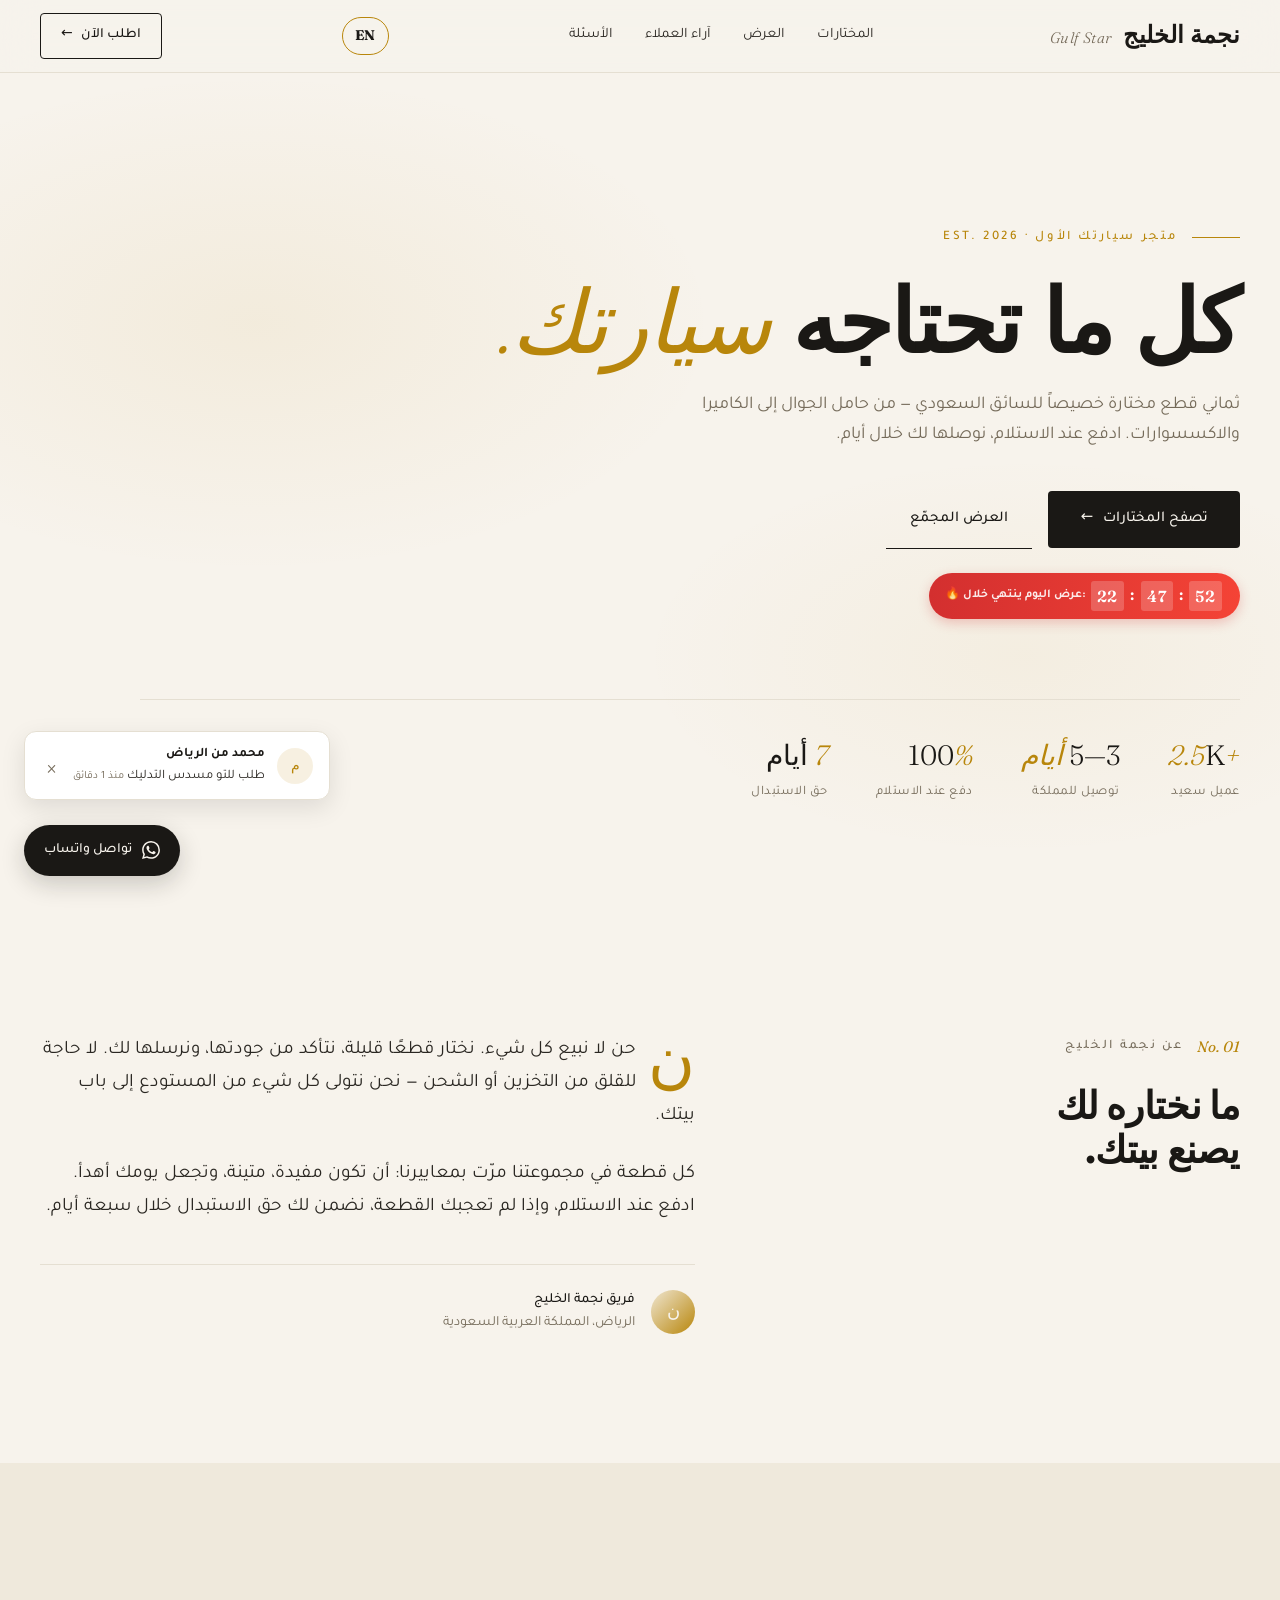
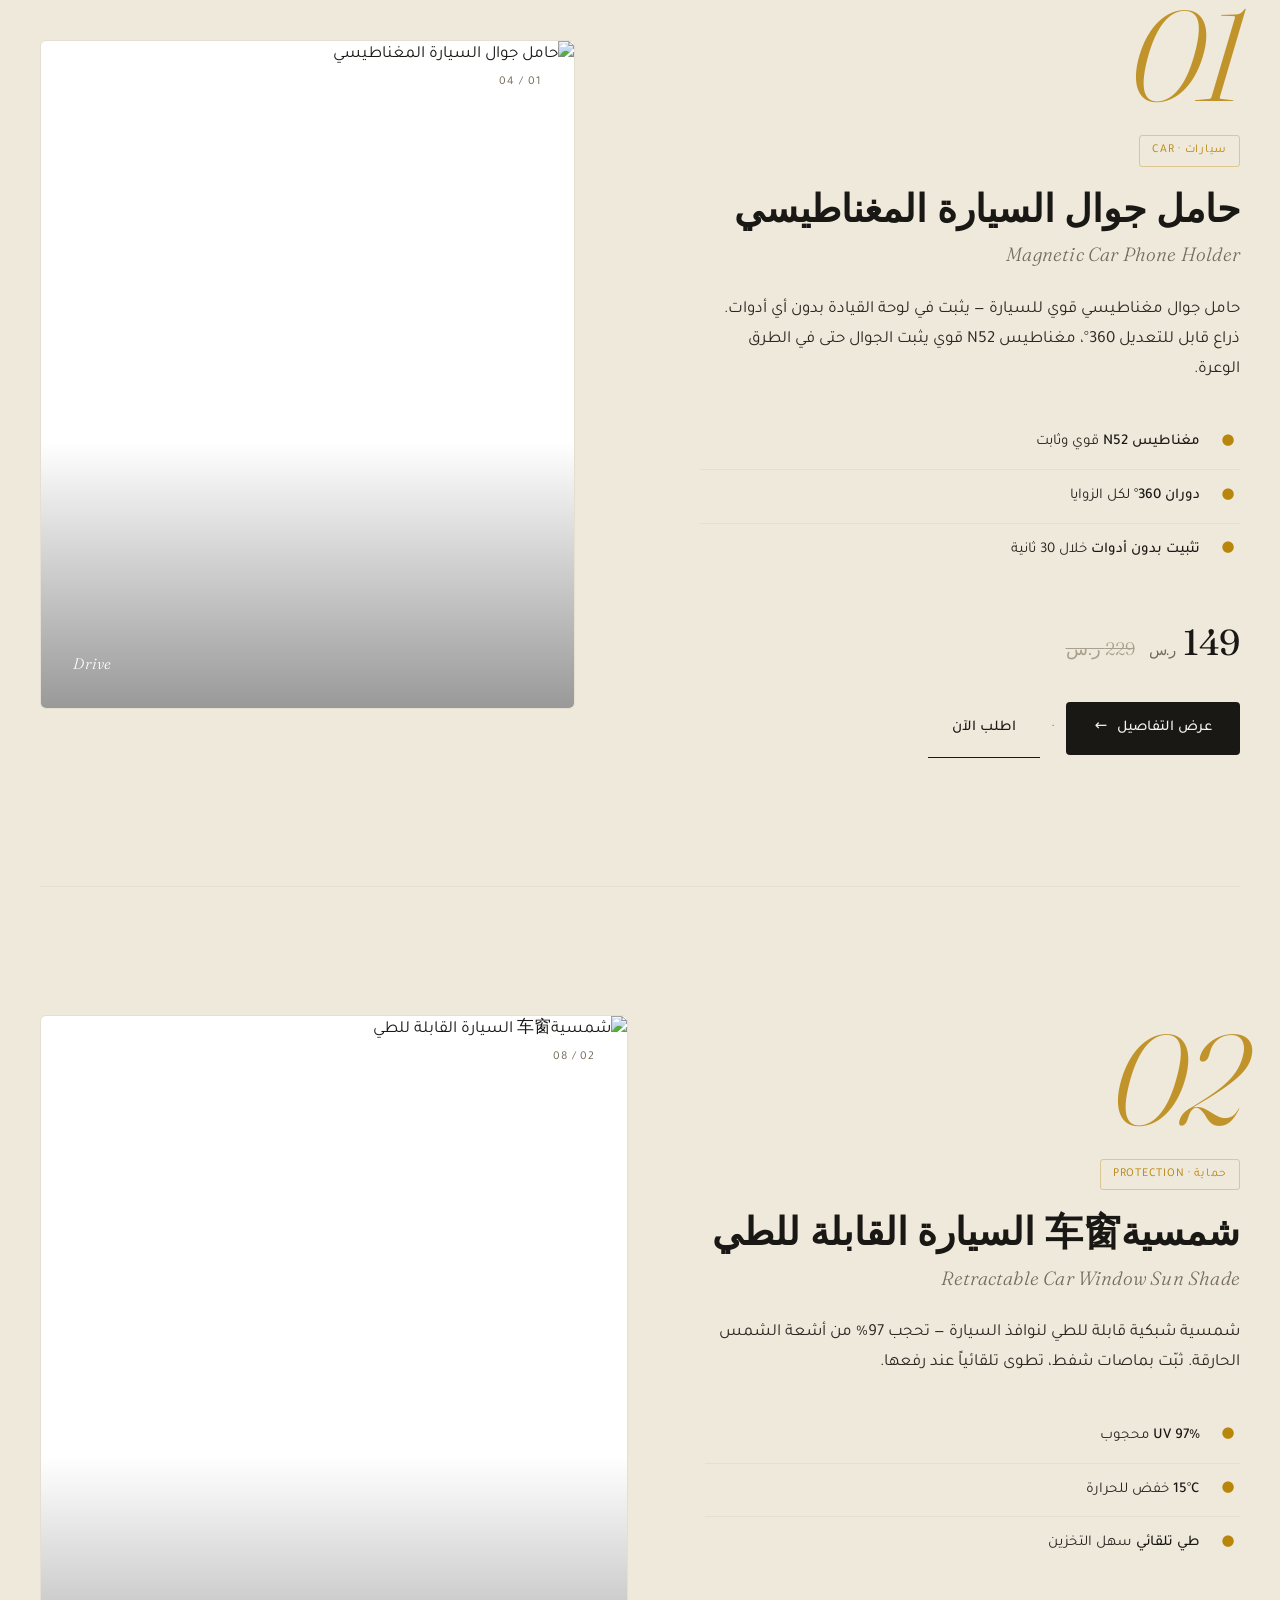
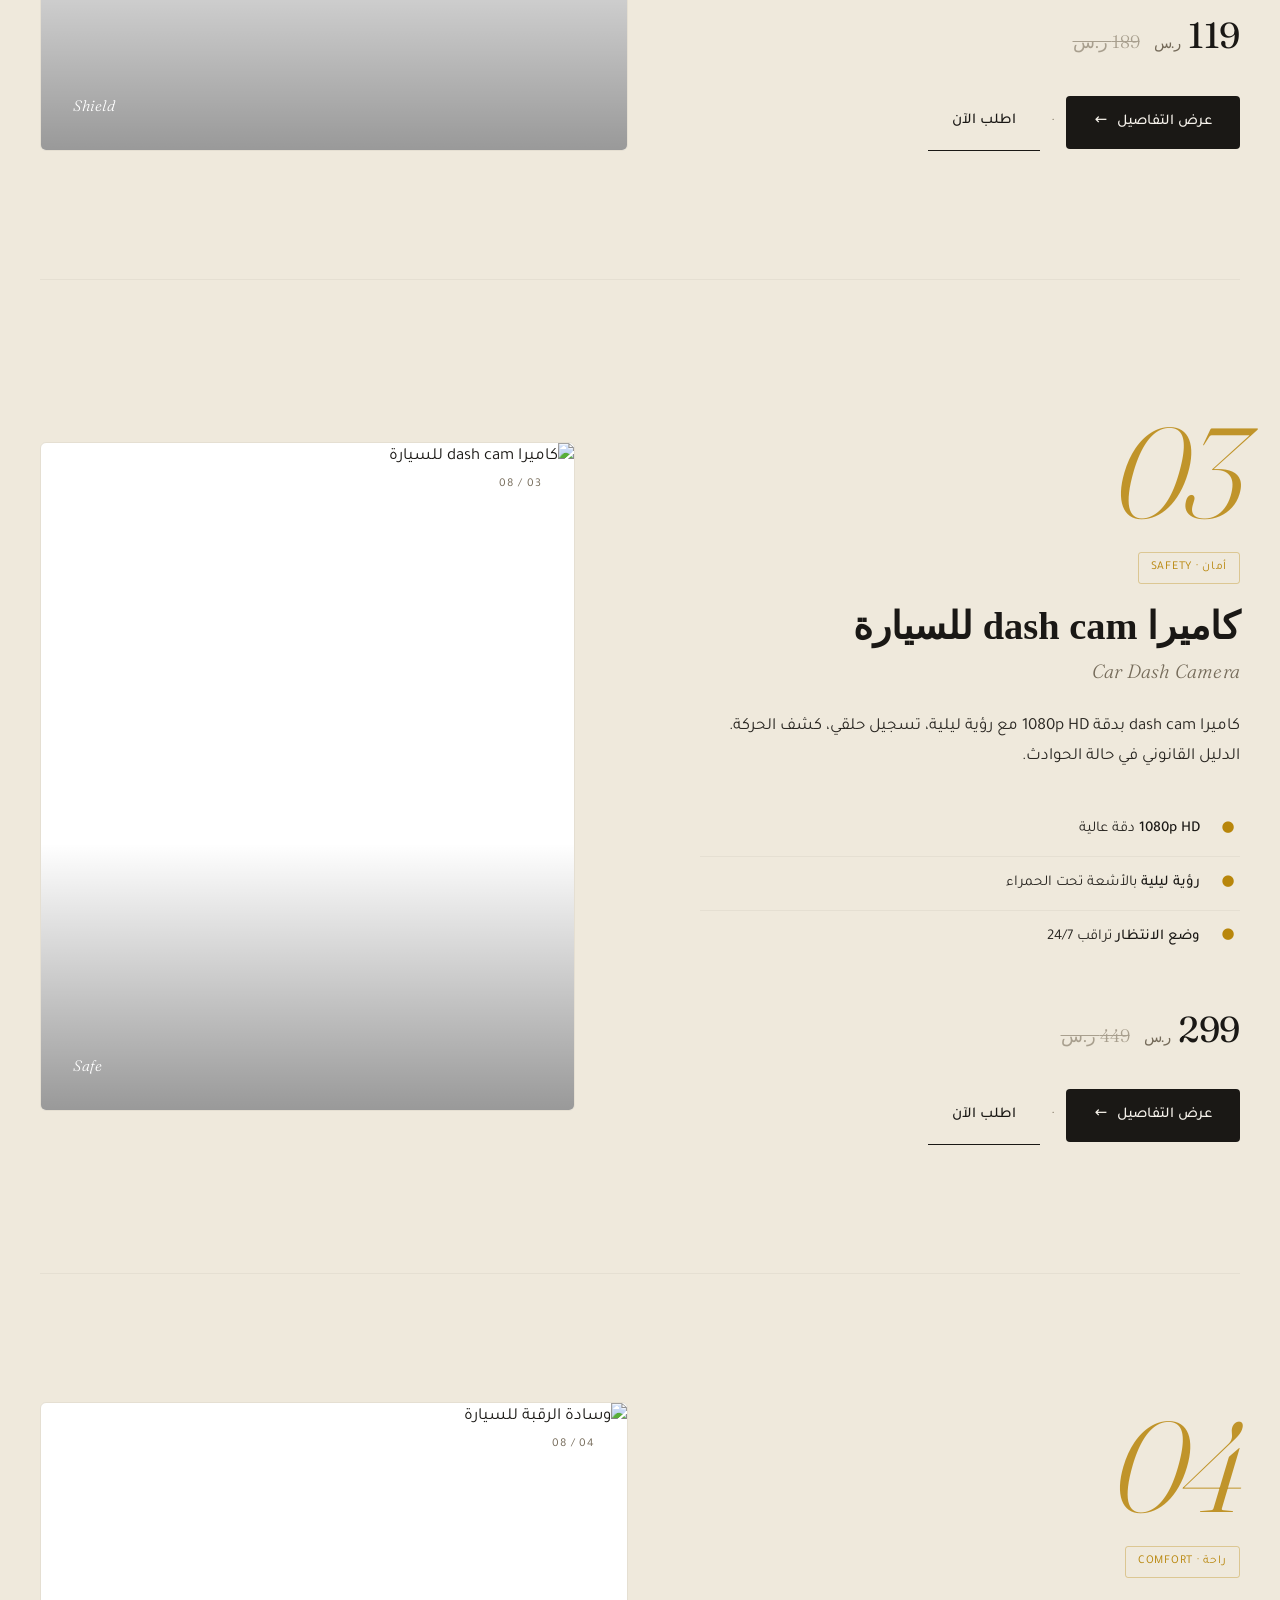
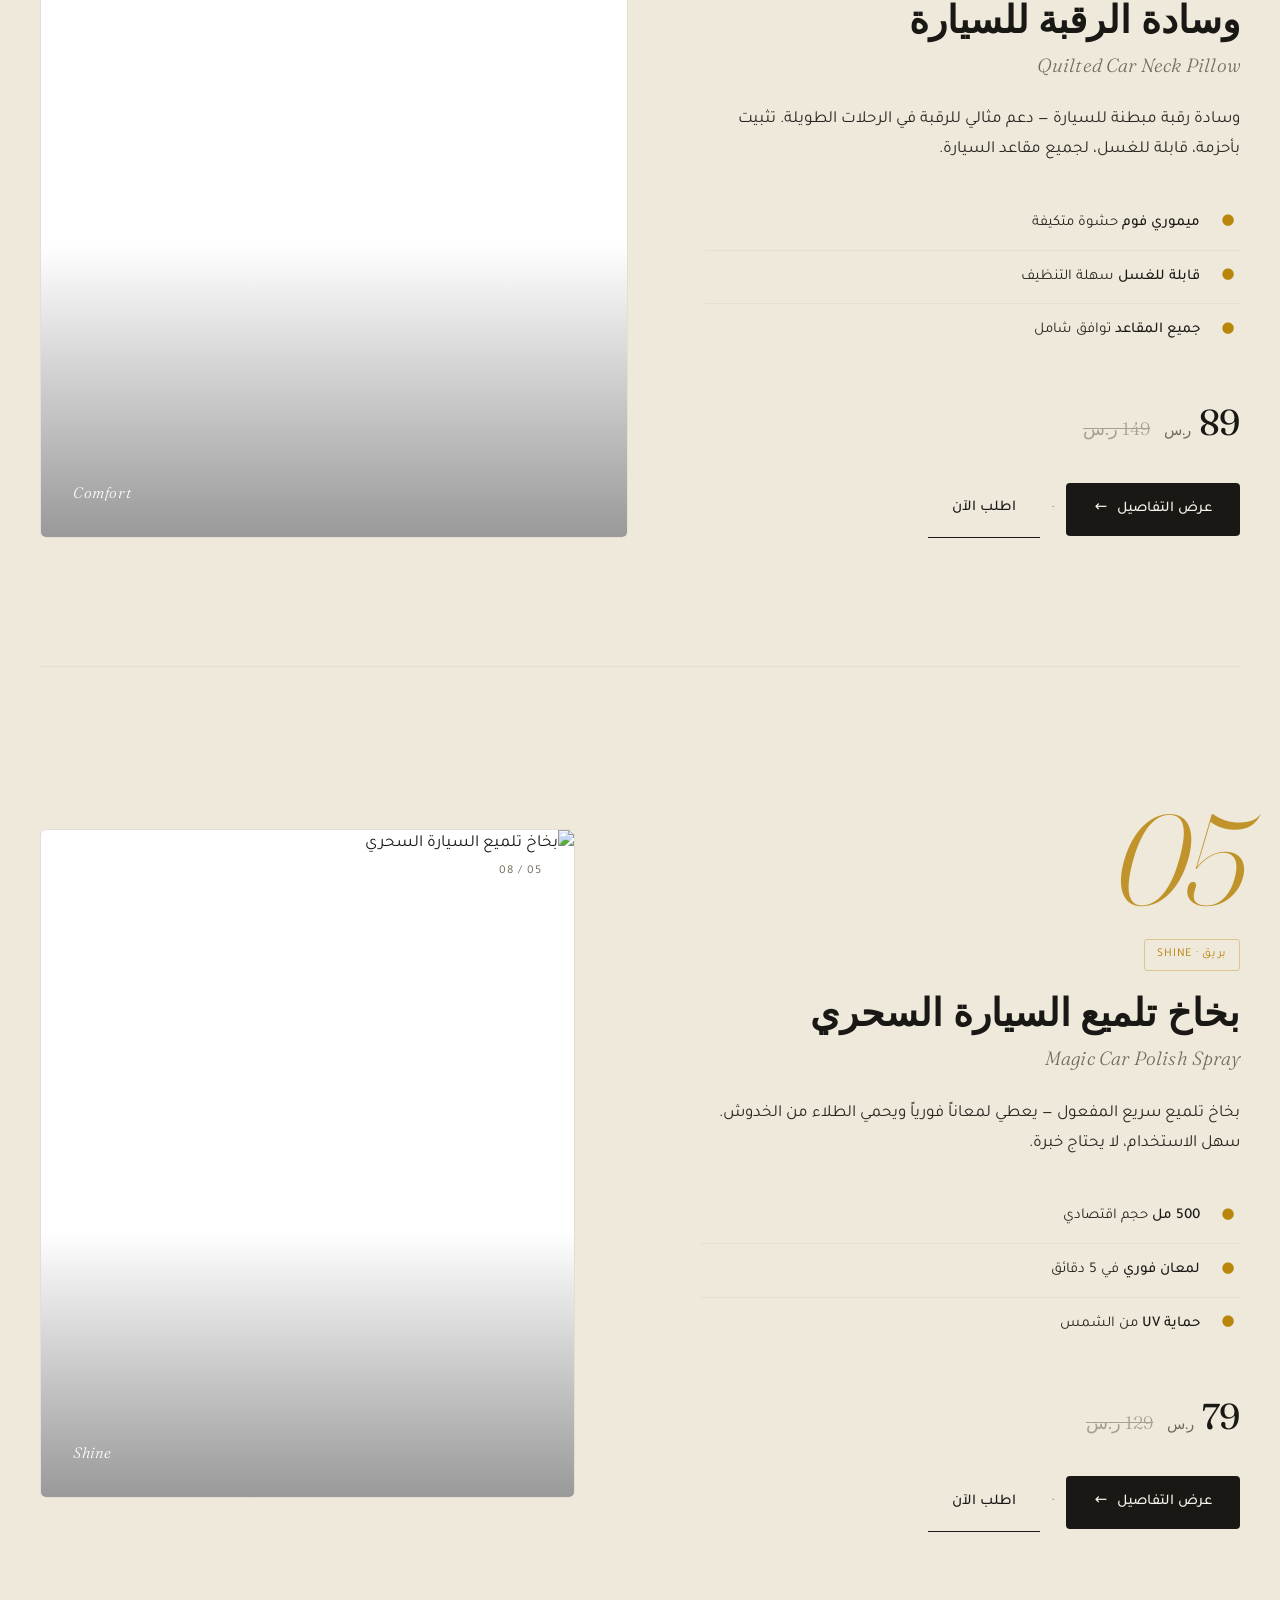
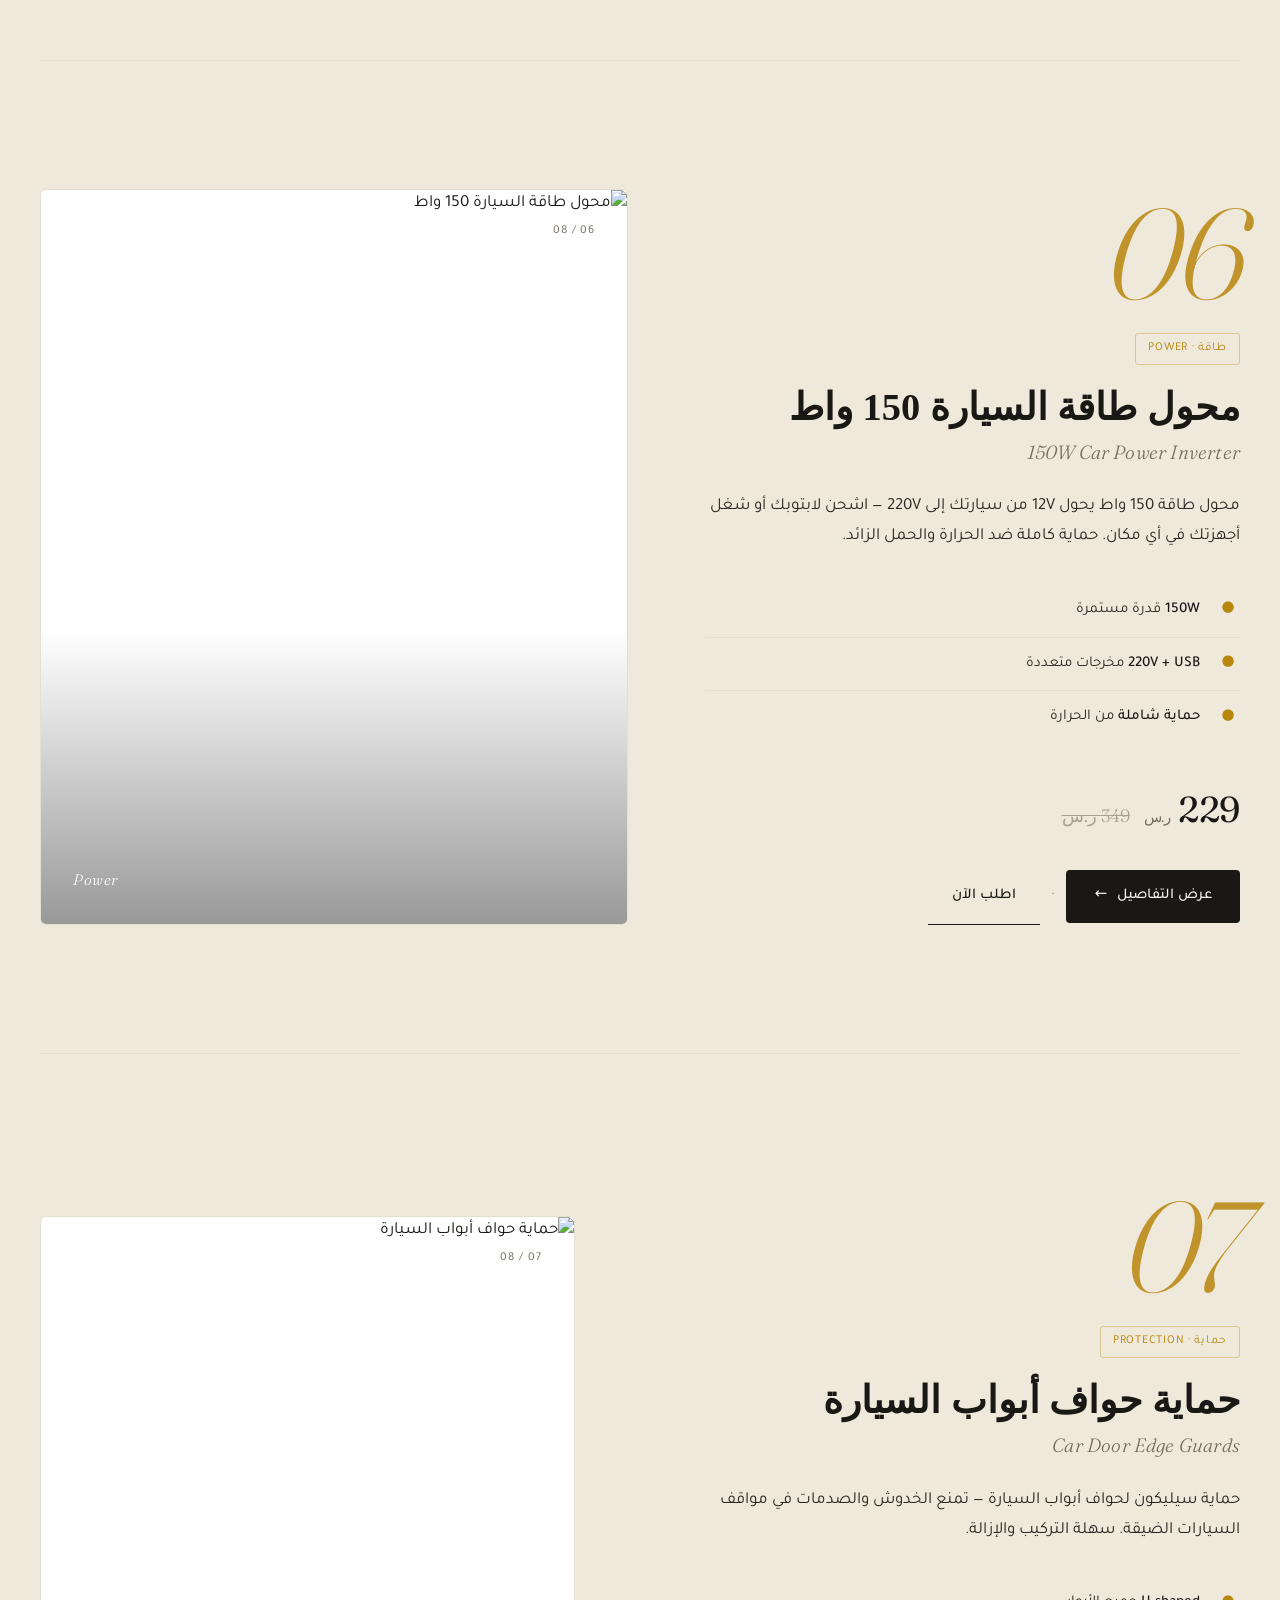
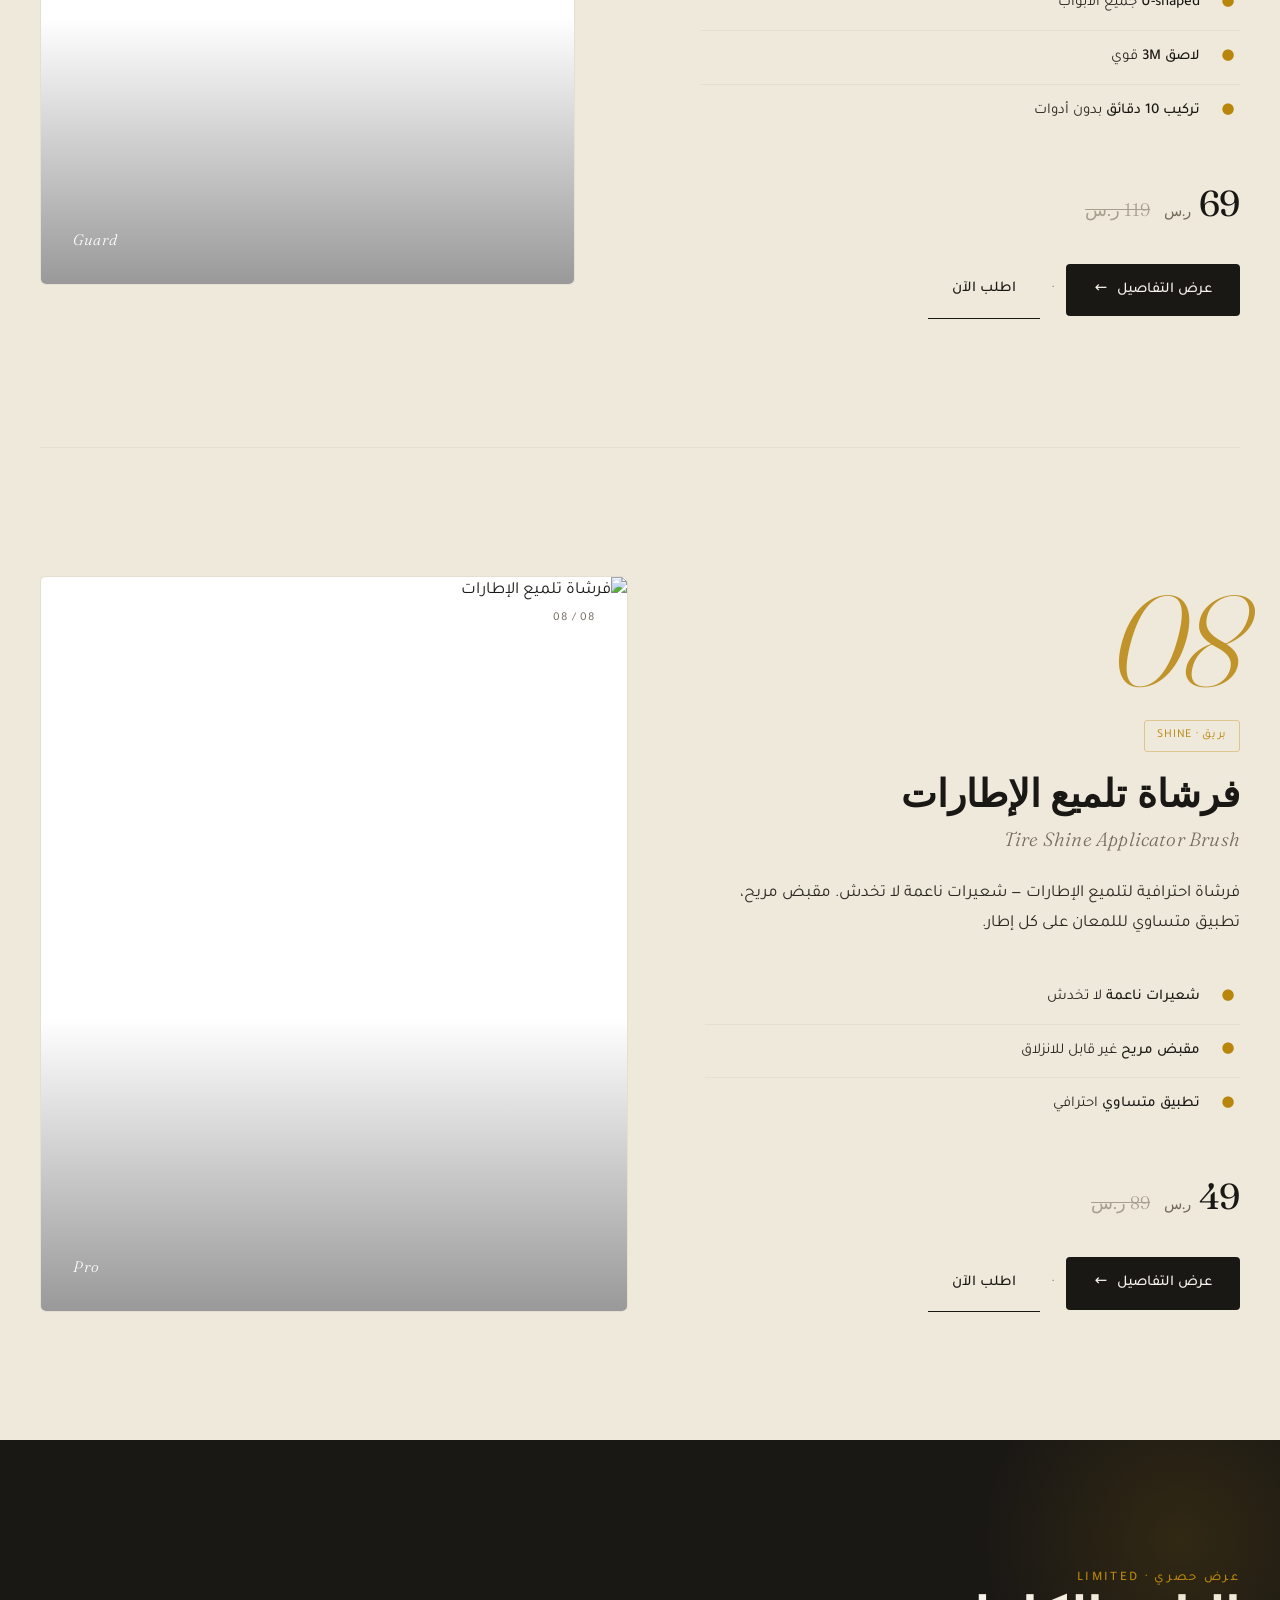
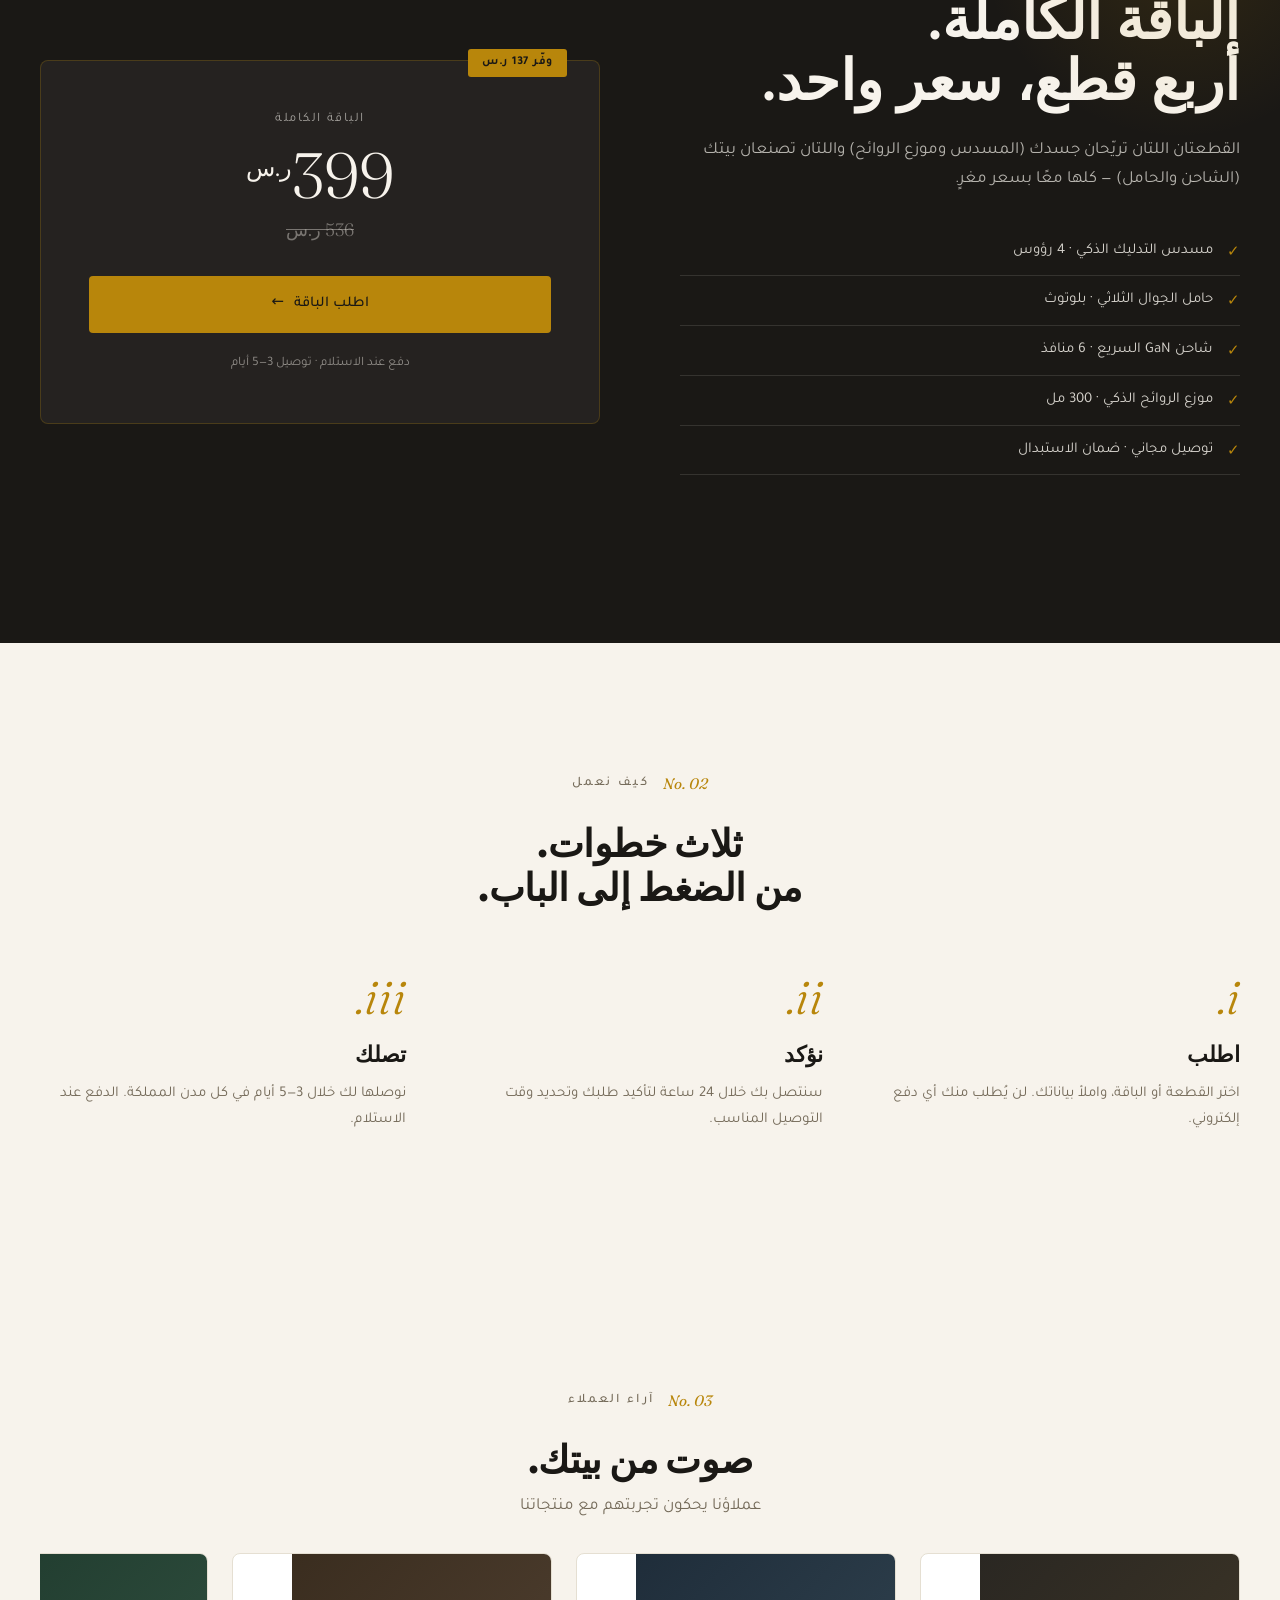
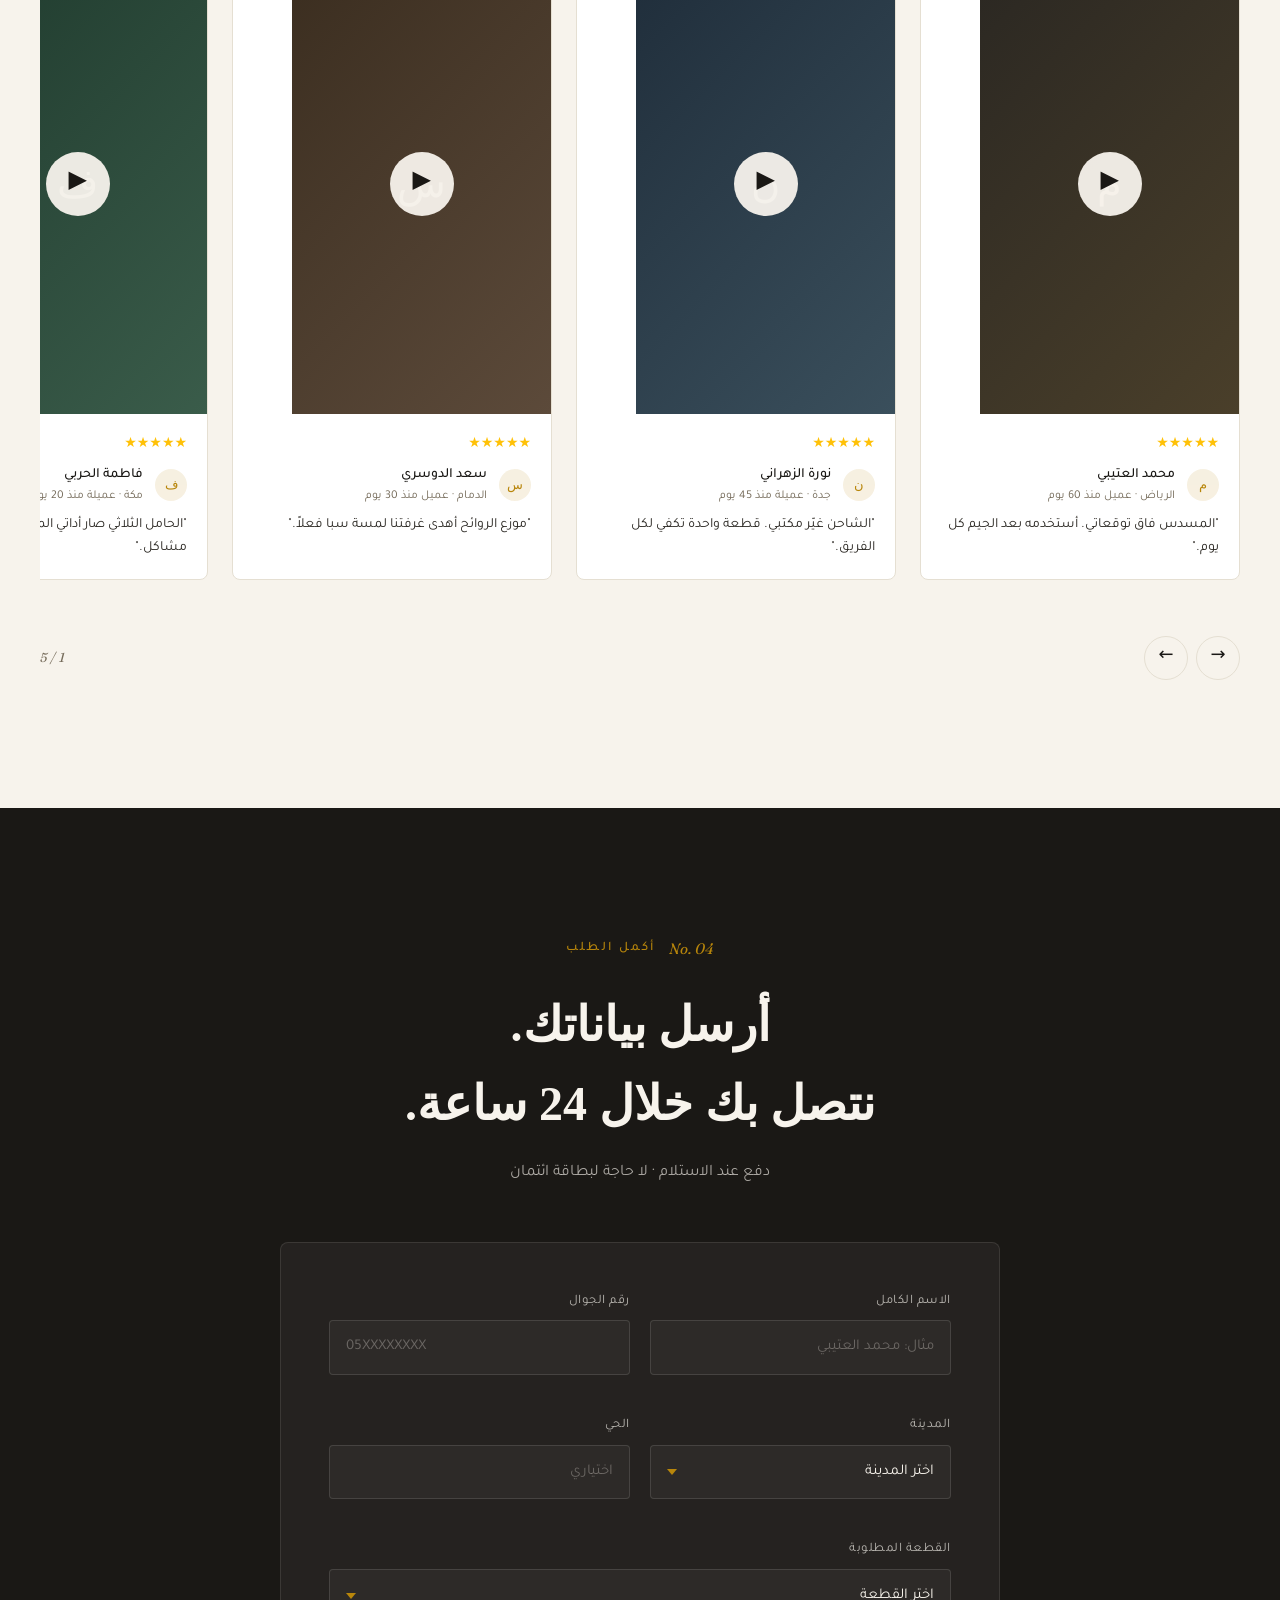
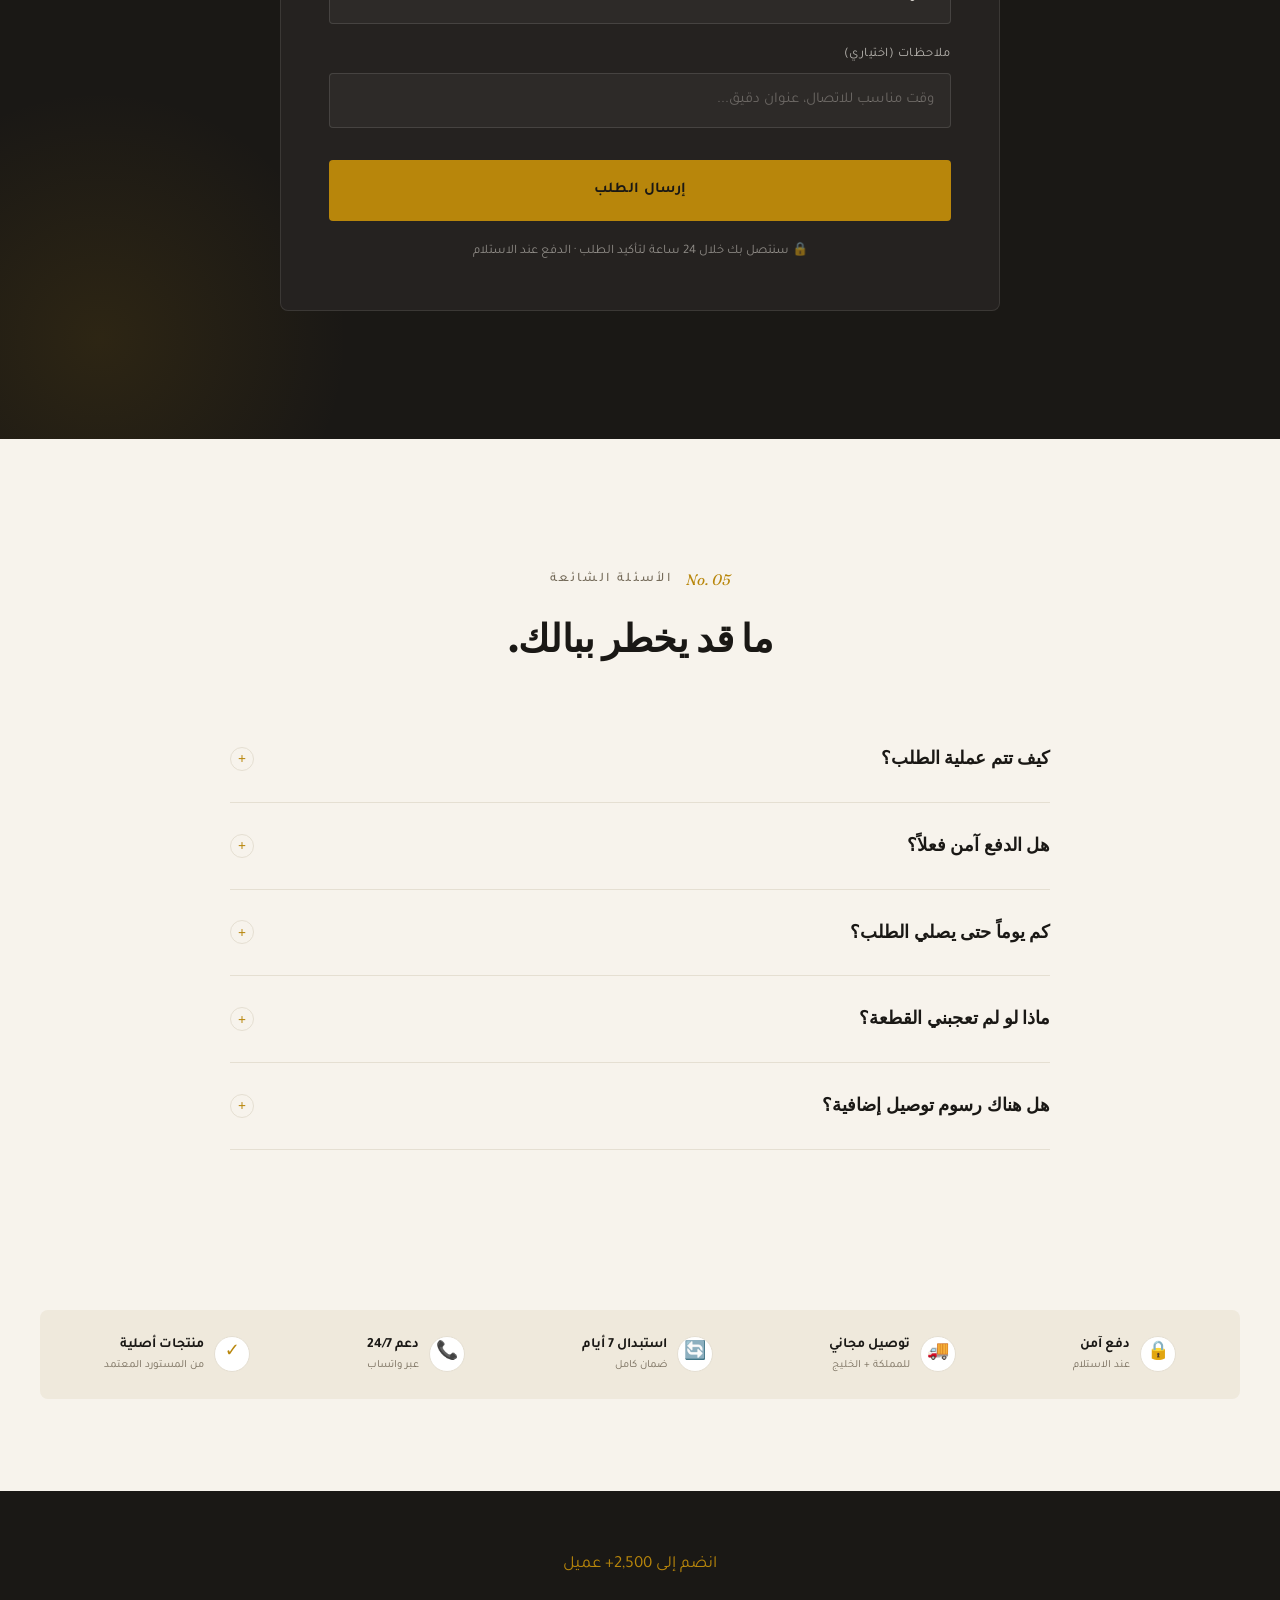
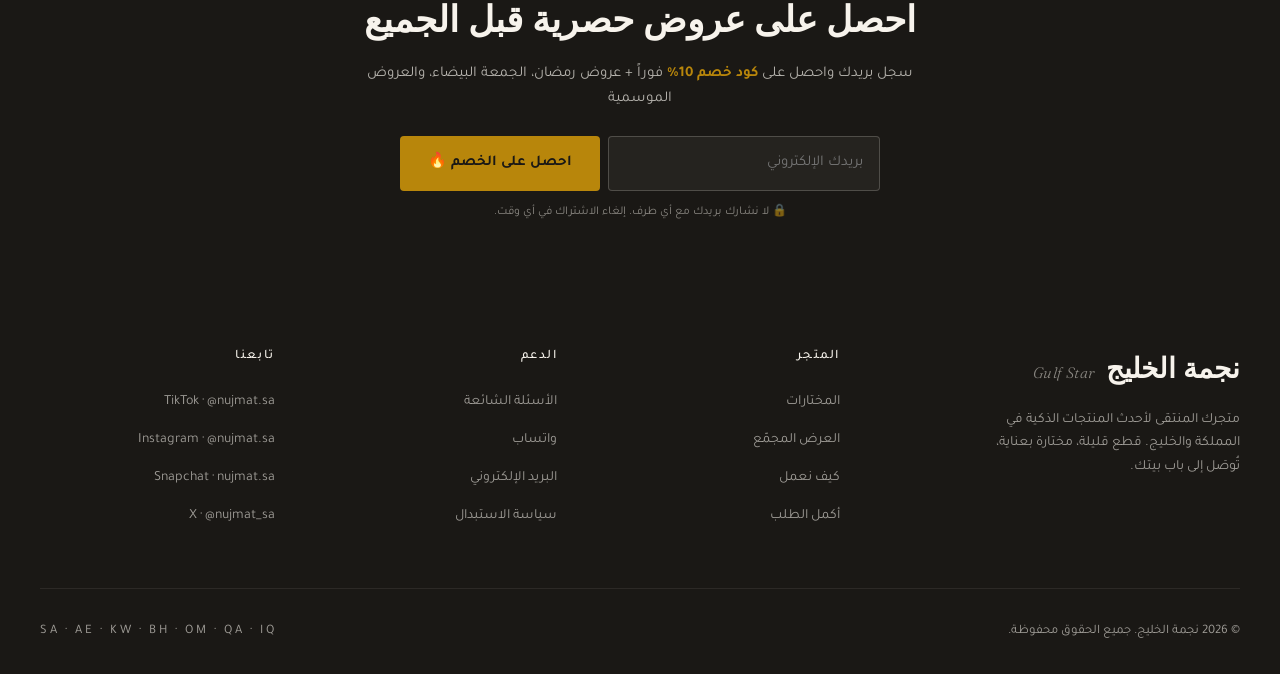
==== index.html @ fbf9e4af "Car-solution store: 8 car products from Zambeel (phone mount, sun shade, dash cam, neck pillow, poli" ====
<!DOCTYPE html>
<html lang="ar" dir="rtl">
<head>
<meta charset="UTF-8">
<meta name="viewport" content="width=device-width, initial-scale=1, viewport-fit=cover">
<meta name="theme-color" content="#F7F3EC">
<meta name="description" content="نجمة الخليج — مختارات منتقاة من المنتجات الذكية لمنزلك. توصيل سريع، دفع عند الاستلام، كل مدن المملكة.">
<title>نجمة الخليج | مختارات لمنزلك</title>
<link rel="preconnect" href="https://fonts.bunny.net" crossorigin>
<link href="https://fonts.bunny.net/css?family=aref-ruqaa:400,700|reem-kufi:400,500,700|fraunces:300,400,600,800|tajawal:300,400,500,700&display=swap" rel="stylesheet">
<link rel="stylesheet" href="style.css">

<!-- Pixels injected by app.js based on config.json -->
</head>
<body>

<!-- ============================ NAV ============================ -->
<nav class="nav">
  <div class="nav-inner">
    <a href="index.html" class="brand">
      <span class="brand-ar" data-brand="ar">نجمة الخليج</span>
      <span class="brand-en" data-brand="en">Gulf Star</span>
    </a>
    <div class="nav-links">
      <a href="#products">المختارات</a>
      <a href="#bundle">العرض</a>
      <a href="#reviews">آراء العملاء</a>
      <a href="#faq">الأسئلة</a>
    </div>
    <button class="lang-toggle" onclick="toggleLanguage()" title="Switch to English">EN</button>
    <a href="#order" class="nav-cta">اطلب الآن</a>
  </div>
</nav>

<!-- ============================ HERO ============================ -->
<header class="hero">
  <div class="wrap">
    <div class="hero-inner">
      <div class="hero-eyebrow">
        <span class="line"></span>
        <span>متجر سيارتك الأول · EST. 2026</span>
      </div>
      <h1 class="hero-title">كل ما تحتاجه <span class="accent">سيارتك.</span></h1>
      <p class="hero-sub">ثماني قطع مختارة خصيصاً للسائق السعودي — من حامل الجوال إلى الكاميرا والاكسسوارات. ادفع عند الاستلام، نوصلها لك خلال أيام.</p>
      <div class="hero-actions">
        <a href="#products" class="btn-primary">تصفح المختارات</a>
        <a href="#bundle" class="btn-ghost">العرض المجمّع</a>
      </div>

      <!-- Countdown timer (urgency) -->
      <div style="margin-top:24px">
        <div class="countdown-timer" id="countdownTimer">
          <span class="ct-label">🔥 عرض اليوم ينتهي خلال:</span>
          <span class="ct-digits">
            <span id="cdH">08</span>:<span id="cdM">45</span>:<span id="cdS">12</span>
          </span>
        </div>
      </div>

      <div class="hero-meta">
        <div class="meta-item">
          <span class="meta-num"><em>+2.5</em>K</span>
          <span class="meta-label">عميل سعيد</span>
        </div>
        <div class="meta-item">
          <span class="meta-num">3—5 <em>أيام</em></span>
          <span class="meta-label">توصيل للمملكة</span>
        </div>
        <div class="meta-item">
          <span class="meta-num">100<em>%</em></span>
          <span class="meta-label">دفع عند الاستلام</span>
        </div>
        <div class="meta-item">
          <span class="meta-num"><em>7</em> أيام</span>
          <span class="meta-label">حق الاستبدال</span>
        </div>
      </div>
    </div>
  </div>
</header>

<!-- ============================ INTRO ============================ -->
<section class="intro">
  <div class="wrap">
    <div class="intro-grid">
      <div>
        <div class="intro-label">
          <span class="num">No. 01</span>
          <span class="label">عن نجمة الخليج</span>
        </div>
        <h2 class="h2 serif">ما نختاره لك<br>يصنع بيتك.</h2>
      </div>
      <div class="intro-text">
        <p>نحن لا نبيع كل شيء. نختار قطعًا قليلة، نتأكد من جودتها، ونرسلها لك. لا حاجة للقلق من التخزين أو الشحن — نحن نتولى كل شيء من المستودع إلى باب بيتك.</p>
        <p>كل قطعة في مجموعتنا مرّت بمعاييرنا: أن تكون مفيدة، متينة، وتجعل يومك أهدأ. ادفع عند الاستلام، وإذا لم تعجبك القطعة، نضمن لك حق الاستبدال خلال سبعة أيام.</p>
        <div class="intro-sign">
          <div class="intro-sign-avatar">ن</div>
          <div class="intro-sign-text">
            <b>فريق نجمة الخليج</b>
            الرياض، المملكة العربية السعودية
          </div>
        </div>
      </div>
    </div>
  </div>
</section>

<!-- ============================ PRODUCTS ============================ -->
<section class="products" id="products">
  <div class="wrap">

    <article class="product-spread" id="p01">
      <div class="product-content">
        <div class="product-num">01</div>
        <span class="product-tag">سيارات · Car</span>
        <h3 class="product-title-ar">حامل جوال السيارة المغناطيسي</h3>
        <p class="product-title-en">Magnetic Car Phone Holder</p>
        <p class="product-desc">حامل جوال مغناطيسي قوي للسيارة — يثبت في لوحة القيادة بدون أي أدوات. ذراع قابل للتعديل 360°، مغناطيس N52 قوي يثبت الجوال حتى في الطرق الوعرة.</p>
        <ul class="product-specs">
          <li><span class="spec-icon">●</span><span class="spec-text"><b>مغناطيس N52</b> قوي وثابت</span></li>
          <li><span class="spec-icon">●</span><span class="spec-text"><b>دوران 360°</b> لكل الزوايا</span></li>
          <li><span class="spec-icon">●</span><span class="spec-text"><b>تثبيت بدون أدوات</b> خلال 30 ثانية</span></li>
        </ul>
        <div class="product-price-row">
          <span class="product-price">149 <span class="product-price-currency">ر.س</span></span>
          <span class="product-price-old">229 ر.س</span>
        </div>
        <div class="product-cta">
          <a href="product.html?id=01" class="btn-primary">عرض التفاصيل</a>
          <span class="product-cta-note">·</span>
          <a href="checkout.html?id=01" class="btn-ghost">اطلب الآن</a>
        </div>
      </div>
      <a href="product.html?id=01" class="product-visual pv-1 has-image">
        <div class="product-bg-label">01 / 04</div>
        <img src="https://cdn.jsdelivr.net/gh/MASUd9330/nujmat-store@main/images/p01-main.jpg" alt="حامل جوال السيارة المغناطيسي" loading="lazy">
        <div class="product-monogram-en">Drive</div>
      </a>
    </article>

    <article class="product-spread reverse" id="p02">
      <div class="product-content">
        <div class="product-num">02</div>
        <span class="product-tag">حماية · Protection</span>
        <h3 class="product-title-ar">شمسية车窗 السيارة القابلة للطي</h3>
        <p class="product-title-en">Retractable Car Window Sun Shade</p>
        <p class="product-desc">شمسية شبكية قابلة للطي لنوافذ السيارة — تحجب 97% من أشعة الشمس الحارقة. ثبّت بماصات شفط، تطوى تلقائياً عند رفعها.</p>
        <ul class="product-specs">
          <li><span class="spec-icon">●</span><span class="spec-text"><b>97% UV</b> محجوب</span></li>
          <li><span class="spec-icon">●</span><span class="spec-text"><b>15°C</b> خفض للحرارة</span></li>
          <li><span class="spec-icon">●</span><span class="spec-text"><b>طي تلقائي</b> سهل التخزين</span></li>
        </ul>
        <div class="product-price-row">
          <span class="product-price">119 <span class="product-price-currency">ر.س</span></span>
          <span class="product-price-old">189 ر.س</span>
        </div>
        <div class="product-cta">
          <a href="product.html?id=02" class="btn-primary">عرض التفاصيل</a>
          <span class="product-cta-note">·</span>
          <a href="checkout.html?id=02" class="btn-ghost">اطلب الآن</a>
        </div>
      </div>
      <a href="product.html?id=02" class="product-visual pv-2 has-image">
        <div class="product-bg-label">02 / 08</div>
        <img src="https://cdn.jsdelivr.net/gh/MASUd9330/nujmat-store@main/images/p02-main.jpg" alt="شمسية车窗 السيارة القابلة للطي" loading="lazy">
        <div class="product-monogram-en">Shield</div>
      </a>
    </article>

    <article class="product-spread" id="p03">
      <div class="product-content">
        <div class="product-num">03</div>
        <span class="product-tag">أمان · Safety</span>
        <h3 class="product-title-ar">كاميرا dash cam للسيارة</h3>
        <p class="product-title-en">Car Dash Camera</p>
        <p class="product-desc">كاميرا dash cam بدقة 1080p HD مع رؤية ليلية، تسجيل حلقي، كشف الحركة. الدليل القانوني في حالة الحوادث.</p>
        <ul class="product-specs">
          <li><span class="spec-icon">●</span><span class="spec-text"><b>1080p HD</b> دقة عالية</span></li>
          <li><span class="spec-icon">●</span><span class="spec-text"><b>رؤية ليلية</b> بالأشعة تحت الحمراء</span></li>
          <li><span class="spec-icon">●</span><span class="spec-text"><b>وضع الانتظار</b> تراقب 24/7</span></li>
        </ul>
        <div class="product-price-row">
          <span class="product-price">299 <span class="product-price-currency">ر.س</span></span>
          <span class="product-price-old">449 ر.س</span>
        </div>
        <div class="product-cta">
          <a href="product.html?id=03" class="btn-primary">عرض التفاصيل</a>
          <span class="product-cta-note">·</span>
          <a href="checkout.html?id=03" class="btn-ghost">اطلب الآن</a>
        </div>
      </div>
      <a href="product.html?id=03" class="product-visual pv-3 has-image">
        <div class="product-bg-label">03 / 08</div>
        <img src="https://cdn.jsdelivr.net/gh/MASUd9330/nujmat-store@main/images/p03-main.jpg" alt="كاميرا dash cam للسيارة" loading="lazy">
        <div class="product-monogram-en">Safe</div>
      </a>
    </article>

    <article class="product-spread reverse" id="p04">
      <div class="product-content">
        <div class="product-num">04</div>
        <span class="product-tag">راحة · Comfort</span>
        <h3 class="product-title-ar">وسادة الرقبة للسيارة</h3>
        <p class="product-title-en">Quilted Car Neck Pillow</p>
        <p class="product-desc">وسادة رقبة مبطنة للسيارة — دعم مثالي للرقبة في الرحلات الطويلة. تثبيت بأحزمة، قابلة للغسل، لجميع مقاعد السيارة.</p>
        <ul class="product-specs">
          <li><span class="spec-icon">●</span><span class="spec-text"><b>ميموري فوم</b> حشوة متكيفة</span></li>
          <li><span class="spec-icon">●</span><span class="spec-text"><b>قابلة للغسل</b> سهلة التنظيف</span></li>
          <li><span class="spec-icon">●</span><span class="spec-text"><b>جميع المقاعد</b> توافق شامل</span></li>
        </ul>
        <div class="product-price-row">
          <span class="product-price">89 <span class="product-price-currency">ر.س</span></span>
          <span class="product-price-old">149 ر.س</span>
        </div>
        <div class="product-cta">
          <a href="product.html?id=04" class="btn-primary">عرض التفاصيل</a>
          <span class="product-cta-note">·</span>
          <a href="checkout.html?id=04" class="btn-ghost">اطلب الآن</a>
        </div>
      </div>
      <a href="product.html?id=04" class="product-visual pv-4 has-image">
        <div class="product-bg-label">04 / 08</div>
        <img src="https://cdn.jsdelivr.net/gh/MASUd9330/nujmat-store@main/images/p04-main.jpg" alt="وسادة الرقبة للسيارة" loading="lazy">
        <div class="product-monogram-en">Comfort</div>
      </a>
    </article>

    <article class="product-spread" id="p05">
      <div class="product-content">
        <div class="product-num">05</div>
        <span class="product-tag">بريق · Shine</span>
        <h3 class="product-title-ar">بخاخ تلميع السيارة السحري</h3>
        <p class="product-title-en">Magic Car Polish Spray</p>
        <p class="product-desc">بخاخ تلميع سريع المفعول — يعطي لمعاناً فورياً ويحمي الطلاء من الخدوش. سهل الاستخدام، لا يحتاج خبرة.</p>
        <ul class="product-specs">
          <li><span class="spec-icon">●</span><span class="spec-text"><b>500 مل</b> حجم اقتصادي</span></li>
          <li><span class="spec-icon">●</span><span class="spec-text"><b>لمعان فوري</b> في 5 دقائق</span></li>
          <li><span class="spec-icon">●</span><span class="spec-text"><b>حماية UV</b> من الشمس</span></li>
        </ul>
        <div class="product-price-row">
          <span class="product-price">79 <span class="product-price-currency">ر.س</span></span>
          <span class="product-price-old">129 ر.س</span>
        </div>
        <div class="product-cta">
          <a href="product.html?id=05" class="btn-primary">عرض التفاصيل</a>
          <span class="product-cta-note">·</span>
          <a href="checkout.html?id=05" class="btn-ghost">اطلب الآن</a>
        </div>
      </div>
      <a href="product.html?id=05" class="product-visual pv-1 has-image">
        <div class="product-bg-label">05 / 08</div>
        <img src="https://cdn.jsdelivr.net/gh/MASUd9330/nujmat-store@main/images/p05-main.jpg" alt="بخاخ تلميع السيارة السحري" loading="lazy">
        <div class="product-monogram-en">Shine</div>
      </a>
    </article>

    <article class="product-spread reverse" id="p06">
      <div class="product-content">
        <div class="product-num">06</div>
        <span class="product-tag">طاقة · Power</span>
        <h3 class="product-title-ar">محول طاقة السيارة 150 واط</h3>
        <p class="product-title-en">150W Car Power Inverter</p>
        <p class="product-desc">محول طاقة 150 واط يحول 12V من سيارتك إلى 220V — اشحن لابتوبك أو شغل أجهزتك في أي مكان. حماية كاملة ضد الحرارة والحمل الزائد.</p>
        <ul class="product-specs">
          <li><span class="spec-icon">●</span><span class="spec-text"><b>150W</b> قدرة مستمرة</span></li>
          <li><span class="spec-icon">●</span><span class="spec-text"><b>220V + USB</b> مخرجات متعددة</span></li>
          <li><span class="spec-icon">●</span><span class="spec-text"><b>حماية شاملة</b> من الحرارة</span></li>
        </ul>
        <div class="product-price-row">
          <span class="product-price">229 <span class="product-price-currency">ر.س</span></span>
          <span class="product-price-old">349 ر.س</span>
        </div>
        <div class="product-cta">
          <a href="product.html?id=06" class="btn-primary">عرض التفاصيل</a>
          <span class="product-cta-note">·</span>
          <a href="checkout.html?id=06" class="btn-ghost">اطلب الآن</a>
        </div>
      </div>
      <a href="product.html?id=06" class="product-visual pv-2 has-image">
        <div class="product-bg-label">06 / 08</div>
        <img src="https://cdn.jsdelivr.net/gh/MASUd9330/nujmat-store@main/images/p06-main.jpg" alt="محول طاقة السيارة 150 واط" loading="lazy">
        <div class="product-monogram-en">Power</div>
      </a>
    </article>

    <article class="product-spread" id="p07">
      <div class="product-content">
        <div class="product-num">07</div>
        <span class="product-tag">حماية · Protection</span>
        <h3 class="product-title-ar">حماية حواف أبواب السيارة</h3>
        <p class="product-title-en">Car Door Edge Guards</p>
        <p class="product-desc">حماية سيليكون لحواف أبواب السيارة — تمنع الخدوش والصدمات في مواقف السيارات الضيقة. سهلة التركيب والإزالة.</p>
        <ul class="product-specs">
          <li><span class="spec-icon">●</span><span class="spec-text"><b>U-shaped</b> جميع الأبواب</span></li>
          <li><span class="spec-icon">●</span><span class="spec-text"><b>لاصق 3M</b> قوي</span></li>
          <li><span class="spec-icon">●</span><span class="spec-text"><b>تركيب 10 دقائق</b> بدون أدوات</span></li>
        </ul>
        <div class="product-price-row">
          <span class="product-price">69 <span class="product-price-currency">ر.س</span></span>
          <span class="product-price-old">119 ر.س</span>
        </div>
        <div class="product-cta">
          <a href="product.html?id=07" class="btn-primary">عرض التفاصيل</a>
          <span class="product-cta-note">·</span>
          <a href="checkout.html?id=07" class="btn-ghost">اطلب الآن</a>
        </div>
      </div>
      <a href="product.html?id=07" class="product-visual pv-3 has-image">
        <div class="product-bg-label">07 / 08</div>
        <img src="https://cdn.jsdelivr.net/gh/MASUd9330/nujmat-store@main/images/p07-main.jpg" alt="حماية حواف أبواب السيارة" loading="lazy">
        <div class="product-monogram-en">Guard</div>
      </a>
    </article>

    <article class="product-spread reverse" id="p08">
      <div class="product-content">
        <div class="product-num">08</div>
        <span class="product-tag">بريق · Shine</span>
        <h3 class="product-title-ar">فرشاة تلميع الإطارات</h3>
        <p class="product-title-en">Tire Shine Applicator Brush</p>
        <p class="product-desc">فرشاة احترافية لتلميع الإطارات — شعيرات ناعمة لا تخدش. مقبض مريح، تطبيق متساوي لللمعان على كل إطار.</p>
        <ul class="product-specs">
          <li><span class="spec-icon">●</span><span class="spec-text"><b>شعيرات ناعمة</b> لا تخدش</span></li>
          <li><span class="spec-icon">●</span><span class="spec-text"><b>مقبض مريح</b> غير قابل للانزلاق</span></li>
          <li><span class="spec-icon">●</span><span class="spec-text"><b>تطبيق متساوي</b> احترافي</span></li>
        </ul>
        <div class="product-price-row">
          <span class="product-price">49 <span class="product-price-currency">ر.س</span></span>
          <span class="product-price-old">89 ر.س</span>
        </div>
        <div class="product-cta">
          <a href="product.html?id=08" class="btn-primary">عرض التفاصيل</a>
          <span class="product-cta-note">·</span>
          <a href="checkout.html?id=08" class="btn-ghost">اطلب الآن</a>
        </div>
      </div>
      <a href="product.html?id=08" class="product-visual pv-4 has-image">
        <div class="product-bg-label">08 / 08</div>
        <img src="https://cdn.jsdelivr.net/gh/MASUd9330/nujmat-store@main/images/p08-main.jpg" alt="فرشاة تلميع الإطارات" loading="lazy">
        <div class="product-monogram-en">Pro</div>
      </a>
    </article>

  </div>
</section>

<!-- ============================ BUNDLE ============================ -->
<section class="bundle" id="bundle">
  <div class="wrap">
    <div class="bundle-grid">
      <div>
        <div class="bundle-eyebrow label">عرض حصري · Limited</div>
        <h2 class="bundle-title">الباقة الكاملة.<br>أربع قطع، سعر واحد.</h2>
        <p class="bundle-desc">القطعتان اللتان تريّحان جسدك (المسدس وموزع الروائح) واللتان تصنعان بيتك (الشاحن والحامل) — كلها معًا بسعر مغرٍ.</p>
        <ul class="bundle-list">
          <li><span class="check">✓</span> مسدس التدليك الذكي · 4 رؤوس</li>
          <li><span class="check">✓</span> حامل الجوال الثلاثي · بلوتوث</li>
          <li><span class="check">✓</span> شاحن GaN السريع · 6 منافذ</li>
          <li><span class="check">✓</span> موزع الروائح الذكي · 300 مل</li>
          <li><span class="check">✓</span> توصيل مجاني · ضمان الاستبدال</li>
        </ul>
      </div>
      <div class="bundle-price-card">
        <span class="save">وفّر 137 ر.س</span>
        <div class="bundle-price-label">الباقة الكاملة</div>
        <div class="bundle-price-amt">399<sup>ر.س</sup></div>
        <div class="bundle-price-old">536 ر.س</div>
        <a href="checkout.html?bundle=1" class="btn-primary gold full">اطلب الباقة</a>
        <p class="bundle-foot">دفع عند الاستلام · توصيل 3—5 أيام</p>
      </div>
    </div>
  </div>
</section>

<!-- ============================ HOW ============================ -->
<section class="how" id="how">
  <div class="wrap">
    <div style="text-align:center;max-width:640px;margin:0 auto">
      <div class="intro-label" style="justify-content:center">
        <span class="num">No. 02</span>
        <span class="label">كيف نعمل</span>
      </div>
      <h2 class="h2 serif" style="margin-top:16px">ثلاث خطوات.<br>من الضغط إلى الباب.</h2>
    </div>

    <div class="how-grid">
      <div class="how-step">
        <div class="how-num">i.</div>
        <h3 class="how-title">اطلب</h3>
        <p class="how-text">اختر القطعة أو الباقة، واملأ بياناتك. لن يُطلب منك أي دفع إلكتروني.</p>
      </div>
      <div class="how-step">
        <div class="how-num">ii.</div>
        <h3 class="how-title">نؤكد</h3>
        <p class="how-text">سنتصل بك خلال 24 ساعة لتأكيد طلبك وتحديد وقت التوصيل المناسب.</p>
      </div>
      <div class="how-step">
        <div class="how-num">iii.</div>
        <h3 class="how-title">تصلك</h3>
        <p class="how-text">نوصلها لك خلال 3—5 أيام في كل مدن المملكة. الدفع عند الاستلام.</p>
      </div>
    </div>
  </div>
</section>

<!-- ============================ REVIEW VIDEOS CAROUSEL ============================ -->
<section class="review-videos" id="reviews">
  <div class="wrap">
    <div style="text-align:center;max-width:640px;margin:0 auto">
      <div class="intro-label" style="justify-content:center">
        <span class="num">No. 03</span>
        <span class="label">آراء العملاء</span>
      </div>
      <h2 class="h2 serif" style="margin-top:16px">صوت من بيتك.</h2>
      <p class="muted" style="margin-top:12px">عملاؤنا يحكون تجربتهم مع منتجاتنا</p>
    </div>

    <div class="review-track" id="reviewTrack">
      <div class="review-card" data-video="r1">
        <div class="review-thumb">
          <div class="review-thumb-poster review-poster-1">م</div>
          <div class="review-play">▶</div>
        </div>
        <div class="review-info">
          <div class="review-stars">★★★★★</div>
          <div class="review-author">
            <div class="review-avatar">م</div>
            <div>
              <div class="review-name">محمد العتيبي</div>
              <div class="review-loc">الرياض · عميل منذ 60 يوم</div>
            </div>
          </div>
          <p class="review-quote">"المسدس فاق توقعاتي. أستخدمه بعد الجيم كل يوم."</p>
        </div>
      </div>

      <div class="review-card" data-video="r2">
        <div class="review-thumb">
          <div class="review-thumb-poster review-poster-2">ن</div>
          <div class="review-play">▶</div>
        </div>
        <div class="review-info">
          <div class="review-stars">★★★★★</div>
          <div class="review-author">
            <div class="review-avatar">ن</div>
            <div>
              <div class="review-name">نورة الزهراني</div>
              <div class="review-loc">جدة · عميلة منذ 45 يوم</div>
            </div>
          </div>
          <p class="review-quote">"الشاحن غيّر مكتبي. قطعة واحدة تكفي لكل الفريق."</p>
        </div>
      </div>

      <div class="review-card" data-video="r3">
        <div class="review-thumb">
          <div class="review-thumb-poster review-poster-3">س</div>
          <div class="review-play">▶</div>
        </div>
        <div class="review-info">
          <div class="review-stars">★★★★★</div>
          <div class="review-author">
            <div class="review-avatar">س</div>
            <div>
              <div class="review-name">سعد الدوسري</div>
              <div class="review-loc">الدمام · عميل منذ 30 يوم</div>
            </div>
          </div>
          <p class="review-quote">"موزع الروائح أهدى غرفتنا لمسة سبا فعلاً."</p>
        </div>
      </div>

      <div class="review-card" data-video="r4">
        <div class="review-thumb">
          <div class="review-thumb-poster review-poster-4">ف</div>
          <div class="review-play">▶</div>
        </div>
        <div class="review-info">
          <div class="review-stars">★★★★★</div>
          <div class="review-author">
            <div class="review-avatar">ف</div>
            <div>
              <div class="review-name">فاطمة الحربي</div>
              <div class="review-loc">مكة · عميلة منذ 20 يوم</div>
            </div>
          </div>
          <p class="review-quote">"الحامل الثلاثي صار أداتي المفضلة. بث مباشر بدون مشاكل."</p>
        </div>
      </div>

      <div class="review-card" data-video="r5">
        <div class="review-thumb">
          <div class="review-thumb-poster review-poster-5">ع</div>
          <div class="review-play">▶</div>
        </div>
        <div class="review-info">
          <div class="review-stars">★★★★★</div>
          <div class="review-author">
            <div class="review-avatar">ع</div>
            <div>
              <div class="review-name">عبدالله الشهري</div>
              <div class="review-loc">أبها · عميل منذ 15 يوم</div>
            </div>
          </div>
          <p class="review-quote">"الباقة الكاملة كانت أحسن قرار. كل قطعة مفيدة."</p>
        </div>
      </div>
    </div>

    <div class="review-controls">
      <div class="review-nav">
        <button id="reviewPrev" aria-label="السابق">→</button>
        <button id="reviewNext" aria-label="التالي">←</button>
      </div>
      <div class="review-progress"><span id="reviewCurrent">1</span> / 5</div>
    </div>
  </div>
</section>

<!-- ============================ ORDER ============================ -->
<section class="order" id="order">
  <div class="wrap">
    <div class="order-inner">
      <div class="intro-label" style="justify-content:center">
        <span class="num">No. 04</span>
        <span class="label order-eyebrow">أكمل الطلب</span>
      </div>
      <h2 class="order-title">أرسل بياناتك.<br>نتصل بك خلال 24 ساعة.</h2>
      <p class="order-sub">دفع عند الاستلام · لا حاجة لبطاقة ائتمان</p>

      <form class="form-card" id="orderForm" onsubmit="return handleHomeOrder(event)">
        <div class="form-row">
          <div class="form-field">
            <label class="form-label">الاسم الكامل</label>
            <input type="text" class="form-input" name="name" required placeholder="مثال: محمد العتيبي">
          </div>
          <div class="form-field">
            <label class="form-label">رقم الجوال</label>
            <input type="tel" class="form-input" name="phone" required placeholder="05XXXXXXXX" pattern="[0-9]{10}">
          </div>
        </div>

        <div class="form-row">
          <div class="form-field">
            <label class="form-label">المدينة</label>
            <select class="form-select" name="city" required>
              <option value="">اختر المدينة</option>
              <option>الرياض</option><option>جدة</option><option>مكة المكرمة</option>
              <option>المدينة المنورة</option><option>الدمام</option><option>الخبر</option>
              <option>الطائف</option><option>تبوك</option><option>أبها</option>
              <option>حائل</option><option>بريدة</option><option>الجبيل</option>
              <option>الخرج</option><option>نجران</option><option>جيزان</option><option>أخرى</option>
            </select>
          </div>
          <div class="form-field">
            <label class="form-label">الحي</label>
            <input type="text" class="form-input" name="district" placeholder="اختياري">
          </div>
        </div>

        <div class="form-field">
          <label class="form-label">القطعة المطلوبة</label>
          <select class="form-select" name="product" required>
            <option value="">اختر القطعة</option>
            <option value="01">01 · مسدس التدليك الذكي — 139 ر.س</option>
            <option value="02">02 · حامل الجوال الثلاثي — 129 ر.س</option>
            <option value="03">03 · الشاحن GaN 6 منافذ — 149 ر.س</option>
            <option value="04">04 · موزع الروائح الذكي — 119 ر.س</option>
            <option value="bundle">الباقة الكاملة (4 قطع) — 399 ر.س</option>
          </select>
        </div>

        <div class="form-field">
          <label class="form-label">ملاحظات (اختياري)</label>
          <input type="text" class="form-input" name="notes" placeholder="وقت مناسب للاتصال، عنوان دقيق...">
        </div>

        <button type="submit" class="form-submit">إرسال الطلب</button>
        <p class="form-note">🔒 سنتصل بك خلال 24 ساعة لتأكيد الطلب · الدفع عند الاستلام</p>
      </form>
    </div>
  </div>
</section>

<!-- ============================ FAQ ============================ -->
<section class="faq" id="faq">
  <div class="wrap">
    <div style="text-align:center;max-width:640px;margin:0 auto">
      <div class="intro-label" style="justify-content:center">
        <span class="num">No. 05</span>
        <span class="label">الأسئلة الشائعة</span>
      </div>
      <h2 class="h2 serif" style="margin-top:16px">ما قد يخطر ببالك.</h2>
    </div>

    <div class="faq-list">
      <div class="faq-item">
        <button class="faq-q">كيف تتم عملية الطلب؟ <span class="toggle">+</span></button>
        <div class="faq-a"><p>تختار القطعة، تملأ بياناتك في النموذج أعلاه، ونتصل بك خلال 24 ساعة لتأكيد طلبك. ثم نوصلها لك خلال 3—5 أيام عمل في كل مدن المملكة.</p></div>
      </div>
      <div class="faq-item">
        <button class="faq-q">هل الدفع آمن فعلاً؟ <span class="toggle">+</span></button>
        <div class="faq-a"><p>نعم. لا نطلب أي بطاقة ائتمان أو دفع إلكتروني. تدفع نقداً عند استلام القطعة، بعد أن تتأكد منها بنفسك.</p></div>
      </div>
      <div class="faq-item">
        <button class="faq-q">كم يوماً حتى يصلي الطلب؟ <span class="toggle">+</span></button>
        <div class="faq-a"><p>3—5 أيام عمل لجميع مدن المملكة. الرياض وجدة والدمام عادةً 2—3 أيام.</p></div>
      </div>
      <div class="faq-item">
        <button class="faq-q">ماذا لو لم تعجبني القطعة؟ <span class="toggle">+</span></button>
        <div class="faq-a"><p>نضمن لك حق الاستبدال أو الاسترجاع خلال 7 أيام من الاستلام، بدون أي سؤال. ثقتك أهم من أي عملية بيع.</p></div>
      </div>
      <div class="faq-item">
        <button class="faq-q">هل هناك رسوم توصيل إضافية؟ <span class="toggle">+</span></button>
        <div class="faq-a"><p>السعر الذي تراه هو ما تدفعه. لا رسوم خفية. الطلبات فوق 150 ر.س توصيلها مجاني.</p></div>
      </div>
    </div>
  </div>
</section>

<!-- ============================ TRUST BADGES ROW ============================ -->
<section style="padding:0 0 60px;background:var(--bg)">
  <div class="wrap">
    <div class="trust-badges-row">
      <div class="trust-badge">
        <div class="tb-icon">🔒</div>
        <div class="trust-badge-text"><b>دفع آمن</b><small>عند الاستلام</small></div>
      </div>
      <div class="trust-badge">
        <div class="tb-icon">🚚</div>
        <div class="trust-badge-text"><b>توصيل مجاني</b><small>للمملكة + الخليج</small></div>
      </div>
      <div class="trust-badge">
        <div class="tb-icon">🔄</div>
        <div class="trust-badge-text"><b>استبدال 7 أيام</b><small>ضمان كامل</small></div>
      </div>
      <div class="trust-badge">
        <div class="tb-icon">📞</div>
        <div class="trust-badge-text"><b>دعم 24/7</b><small>عبر واتساب</small></div>
      </div>
      <div class="trust-badge">
        <div class="tb-icon">✓</div>
        <div class="trust-badge-text"><b>منتجات أصلية</b><small>من المستورد المعتمد</small></div>
      </div>
    </div>
  </div>
</section>

<!-- ============================ LIVE NOTIFICATION ============================ -->
<div class="live-notification" id="liveNotification">
  <div class="ln-avatar" id="lnAvatar">م</div>
  <div class="ln-content">
    <b id="lnName">محمد من الرياض</b>
    <span id="lnAction">طلب للتو مسدس التدليك</span>
    <small id="lnTime">منذ 3 دقائق</small>
  </div>
  <button class="ln-close" onclick="document.getElementById('liveNotification').classList.remove('show')">×</button>
</div>

<!-- ============================ EXIT INTENT POPUP ============================ -->
<div class="exit-popup" id="exitPopup">
  <div class="exit-popup-content">
    <button class="exit-popup-close" onclick="closeExitPopup()">×</button>
    <div class="exit-popup-icon">🎁</div>
    <h3 class="exit-popup-title">قبل ما تطلع...</h3>
    <p class="exit-popup-sub">احصل على <strong>خصم 10%</strong> على طلبك الأول</p>
    <input type="text" class="exit-popup-input" id="exitName" placeholder="اسمك">
    <input type="tel" class="exit-popup-input" id="exitPhone" placeholder="رقم جوالك (واتساب)">
    <button class="exit-popup-btn" onclick="claimExitOffer()">احصل على الخصم 🔥</button>
    <p class="exit-popup-note">سيصلك رمز الخصم عبر واتساب خلال دقيقة</p>
  </div>
</div>

<!-- ============================ NEWSLETTER ============================ -->
<section style="background:var(--dark);color:var(--bg);padding:60px 0">
  <div class="wrap" style="text-align:center;max-width:640px;margin:0 auto">
    <div class="intro-eyebrow" style="color:var(--gold)">انضم إلى 2,500+ عميل</div>
    <h2 style="font-family:'Aref Ruqaa',serif;font-size:clamp(1.75rem,3vw,2.25rem);font-weight:700;margin:12px 0 12px">احصل على عروض حصرية قبل الجميع</h2>
    <p style="color:rgba(247,243,236,0.7);margin-bottom:24px;font-size:0.9375rem">سجل بريدك واحصل على <strong style="color:var(--gold)">كود خصم 10%</strong> فوراً + عروض رمضان، الجمعة البيضاء، والعروض الموسمية</p>
    <form id="newsletterForm" onsubmit="return handleNewsletter(event)" style="display:flex;gap:8px;max-width:480px;margin:0 auto;flex-wrap:wrap">
      <input type="email" id="nlEmail" required placeholder="بريدك الإلكتروني" style="flex:1;min-width:200px;padding:14px 16px;background:rgba(247,243,236,0.05);border:1px solid rgba(247,243,236,0.2);border-radius:4px;color:var(--bg);font-size:0.9375rem">
      <button type="submit" style="padding:14px 28px;background:var(--gold);color:var(--dark);border-radius:4px;font-weight:600;font-size:0.9375rem;cursor:pointer;border:none;white-space:nowrap">احصل على الخصم 🔥</button>
    </form>
    <p style="color:rgba(247,243,236,0.5);font-size:0.75rem;margin-top:12px">🔒 لا نشارك بريدك مع أي طرف. إلغاء الاشتراك في أي وقت.</p>
  </div>
</section>

<!-- ============================ FOOTER ============================ -->
<footer>
  <div class="wrap">
    <div class="footer-grid">
      <div class="footer-brand">
        <div class="brand">
          <span class="brand-ar">نجمة الخليج</span>
          <span class="brand-en">Gulf Star</span>
        </div>
        <p>متجرك المنتقى لأحدث المنتجات الذكية في المملكة والخليج. قطع قليلة، مختارة بعناية، تُوصَل إلى باب بيتك.</p>
      </div>
      <div class="footer-col">
        <h4>المتجر</h4>
        <ul>
          <li><a href="#products">المختارات</a></li>
          <li><a href="#bundle">العرض المجمّع</a></li>
          <li><a href="#how">كيف نعمل</a></li>
          <li><a href="#order">أكمل الطلب</a></li>
        </ul>
      </div>
      <div class="footer-col">
        <h4>الدعم</h4>
        <ul>
          <li><a href="#faq">الأسئلة الشائعة</a></li>
          <li><a href="https://wa.me/880158126134" target="_blank" data-whatsapp>واتساب</a></li>
          <li><a href="mailto:hello@nujmat.sa">البريد الإلكتروني</a></li>
          <li><a href="returns.html">سياسة الاستبدال</a></li>
        </ul>
      </div>
      <div class="footer-col">
        <h4>تابعنا</h4>
        <ul>
          <li><a href="https://www.tiktok.com/@nujmat.sa" data-social="tiktok" target="_blank" rel="noopener">TikTok · @nujmat.sa</a></li>
          <li><a href="https://www.instagram.com/nujmat.sa" data-social="instagram" target="_blank" rel="noopener">Instagram · @nujmat.sa</a></li>
          <li><a href="https://www.snapchat.com/add/nujmat.sa" data-social="snapchat" target="_blank" rel="noopener">Snapchat · nujmat.sa</a></li>
          <li><a href="https://twitter.com/nujmat_sa" data-social="twitter" target="_blank" rel="noopener">X · @nujmat_sa</a></li>
        </ul>
      </div>
    </div>
    <div class="footer-bottom">
      <span data-footer="copyright">© 2026 نجمة الخليج. جميع الحقوق محفوظة.</span>
      <span class="flags">SA · AE · KW · BH · OM · QA · IQ</span>
    </div>
  </div>
</footer>

<!-- ============================ VIDEO REVIEW MODAL ============================ -->
<div class="modal" id="videoModal">
  <button class="modal-close" onclick="closeVideoModal()">×</button>
  <div class="modal-content">
    <div class="review-thumb-poster" id="modalPoster">▶</div>
  </div>
</div>

<!-- ============================ FLOATING WHATSAPP ============================ -->
<a href="https://wa.me/880158126134?text=مرحباً، أريد الاستفسار عن منتج" class="wa-float" data-whatsapp target="_blank" aria-label="تواصل عبر واتساب">
  <svg viewBox="0 0 24 24" fill="currentColor"><path d="M17.472 14.382c-.297-.149-1.758-.867-2.03-.967-.273-.099-.471-.148-.67.15-.197.297-.767.966-.94 1.164-.173.199-.347.223-.644.075-.297-.15-1.255-.463-2.39-1.475-.883-.788-1.48-1.761-1.653-2.059-.173-.297-.018-.458.13-.606.134-.133.298-.347.446-.52.149-.174.198-.298.298-.497.099-.198.05-.371-.025-.52-.075-.149-.669-1.612-.916-2.207-.242-.579-.487-.5-.669-.51-.173-.008-.371-.01-.57-.01-.198 0-.52.074-.792.372-.272.297-1.04 1.016-1.04 2.479 0 1.462 1.065 2.875 1.213 3.074.149.198 2.096 3.2 5.077 4.487.709.306 1.262.489 1.694.625.712.227 1.36.195 1.871.118.571-.085 1.758-.719 2.006-1.413.248-.694.248-1.289.173-1.413-.074-.124-.272-.198-.57-.347m-5.421 7.403h-.004a9.87 9.87 0 01-5.031-1.378l-.361-.214-3.741.982.998-3.648-.235-.374a9.86 9.86 0 01-1.51-5.26c.001-5.45 4.436-9.884 9.888-9.884 2.64 0 5.122 1.03 6.988 2.898a9.825 9.825 0 012.893 6.994c-.003 5.45-4.437 9.884-9.885 9.884m8.413-18.297A11.815 11.815 0 0012.05 0C5.495 0 .16 5.335.157 11.892c0 2.096.547 4.142 1.588 5.945L.057 24l6.305-1.654a11.882 11.882 0 005.683 1.448h.005c6.554 0 11.89-5.335 11.893-11.893a11.821 11.821 0 00-3.48-8.413z"/></svg>
  <span>تواصل واتساب</span>
</a>

<script src="app.js"></script>
<script>
  // Home page order form → checkout
  function handleHomeOrder(e) {
    e.preventDefault();
    const d = Object.fromEntries(new FormData(e.target));
    const productParam = d.product === 'bundle' ? '?bundle=1' : `?id=${d.product}`;
    const checkoutUrl = `checkout.html${productParam}&qty=1&name=${encodeURIComponent(d.name)}&phone=${encodeURIComponent(d.phone)}&city=${encodeURIComponent(d.city)}&district=${encodeURIComponent(d.district || '')}`;
    window.location.href = checkoutUrl;
  }

  // Review video carousel
  const track = document.getElementById('reviewTrack');
  const prev = document.getElementById('reviewPrev');
  const next = document.getElementById('reviewNext');
  const counter = document.getElementById('reviewCurrent');
  let current = 0;
  const total = 5;

  function update() {
    const card = track.querySelector('.review-card');
    const cardWidth = card.offsetWidth + 24; // gap
    track.scrollTo({ left: current * cardWidth, behavior: 'smooth' });
    counter.textContent = (current + 1).toString().padStart(1, '0');
  }
  prev.addEventListener('click', () => { current = Math.max(0, current - 1); update(); });
  next.addEventListener('click', () => { current = Math.min(total - 1, current + 1); update(); });
  // Note: In RTL the visual order is reversed - prev/next labels reflect physical direction

  // Video modal (placeholder - real video integration when available)
  function openVideoModal(videoId) {
    const card = document.querySelector(`[data-video="${videoId}"]`);
    const poster = card.querySelector('.review-thumb-poster').cloneNode(true);
    poster.textContent = '▶';
    poster.style.fontSize = '4rem';
    document.getElementById('modalPoster').replaceWith(poster);
    poster.id = 'modalPoster';
    document.getElementById('videoModal').classList.add('open');
  }
  function closeVideoModal() {
    document.getElementById('videoModal').classList.remove('open');
  }
  document.querySelectorAll('.review-card').forEach(card => {
    card.addEventListener('click', () => openVideoModal(card.dataset.video));
  });
  document.getElementById('videoModal').addEventListener('click', (e) => {
    if (e.target.id === 'videoModal') closeVideoModal();
  });

  // ====== COUNTDOWN TIMER (24h) ======
  (function() {
    const now = new Date();
    const endOfDay = new Date(now);
    endOfDay.setHours(23, 59, 59, 999);
    function tick() {
      const now = new Date();
      let diff = endOfDay - now;
      if (diff < 0) {
        endOfDay.setDate(endOfDay.getDate() + 1);
        diff = endOfDay - now;
      }
      const h = Math.floor(diff / 3600000);
      const m = Math.floor((diff % 3600000) / 60000);
      const s = Math.floor((diff % 60000) / 1000);
      document.getElementById('cdH').textContent = String(h).padStart(2, '0');
      document.getElementById('cdM').textContent = String(m).padStart(2, '0');
      document.getElementById('cdS').textContent = String(s).padStart(2, '0');
    }
    tick(); setInterval(tick, 1000);
  })();

  // ====== LIVE ACTIVITY NOTIFICATIONS (rotate) ======
  const activities = [
    { name: 'محمد', city: 'الرياض', action: 'طلب للتو مسدس التدليك' },
    { name: 'فاطمة', city: 'جدة', action: 'اشترت الباقة الكاملة' },
    { name: 'سعود', city: 'الدمام', action: 'طلب حامل الجوال' },
    { name: 'نورة', city: 'مكة', action: 'اشترت موزع الروائح' },
    { name: 'خالد', city: 'الخبر', action: 'طلب الشاحن السريع' },
    { name: 'أحمد', city: 'الطائف', action: 'طلب مسدس التدليك' },
    { name: 'سارة', city: 'أبها', action: 'اشترت الباقة الكاملة' }
  ];
  let actIdx = 0;
  function showActivity() {
    const a = activities[actIdx % activities.length];
    document.getElementById('lnAvatar').textContent = a.name.charAt(0);
    document.getElementById('lnName').textContent = a.name + ' من ' + a.city;
    document.getElementById('lnAction').textContent = a.action;
    document.getElementById('lnTime').textContent = 'منذ ' + (Math.floor(Math.random() * 7) + 1) + ' دقائق';
    document.getElementById('liveNotification').classList.add('show');
    setTimeout(() => {
      document.getElementById('liveNotification').classList.remove('show');
    }, 5000);
    actIdx++;
  }
  setTimeout(showActivity, 4000); // first one after 4s
  setInterval(showActivity, 15000); // then every 15s

  // ====== EXIT INTENT POPUP ======
  let exitShown = false;
  document.addEventListener('mouseleave', (e) => {
    if (e.clientY < 10 && !exitShown && !sessionStorage.getItem('exit_dismissed')) {
      document.getElementById('exitPopup').classList.add('show');
      exitShown = true;
    }
  });

  function closeExitPopup() {
    document.getElementById('exitPopup').classList.remove('show');
    sessionStorage.setItem('exit_dismissed', '1');
  }

  // ====== NEWSLETTER FORM ======
  function handleNewsletter(e) {
    e.preventDefault();
    const email = document.getElementById('nlEmail').value.trim();
    if (!email || !email.includes('@')) {
      showToast('الرجاء إدخال بريد إلكتروني صحيح');
      return;
    }
    if (typeof fbq !== 'undefined') fbq('track', 'Subscribe', { content_name: 'newsletter' });
    if (typeof ttq !== 'undefined') ttq.track('Subscribe', { content_name: 'newsletter' });
    saveToGoogleSheets({
      orderNum: 'NL-' + Date.now().toString(36).toUpperCase(),
      timestamp: new Date().toISOString(),
      name: '', phone: '', email: email,
      marketingConsent: true,
      city: '', district: '',
      productName: 'NEWSLETTER-SUBSCRIPTION',
      qty: 0, unitPrice: 0,
      subtotal: 0, discountPct: 0, discountAmt: 0, total: 0,
      payment: 'cod'
    });
    // Open WhatsApp with coupon message
    const msg = `مرحباً! أنا مشترك جديد وأريد كود الخصم 10% 🎁\nEmail: ${email}`;
    window.open(`https://wa.me/880158126134?text=${encodeURIComponent(msg)}`, '_blank');
    document.getElementById('newsletterForm').reset();
    showToast('✅ شكراً للاشتراك! تم إرسال كود الخصم عبر واتساب');
    // Show success state
    document.getElementById('newsletterForm').innerHTML = '<p style="color:var(--gold);font-size:1.0625rem;font-weight:600;padding:16px 0">✅ تم الاشتراك بنجاح! تفقد واتساب لكود الخصم 🎁</p>';
  }

  function claimExitOffer() {
    const name = document.getElementById('exitName').value.trim();
    const phone = document.getElementById('exitPhone').value.trim();
    if (!name || !phone) {
      showToast('الرجاء إدخال الاسم ورقم الجوال');
      return;
    }
    if (typeof fbq !== 'undefined') fbq('track', 'Lead', { content_name: 'exit-popup-10pct' });
    if (typeof ttq !== 'undefined') ttq.track('SubmitForm');
    saveToGoogleSheets({
      orderNum: 'EXIT-LEAD-' + Date.now().toString(36).toUpperCase(),
      timestamp: new Date().toISOString(),
      name, phone, city: '', district: '',
      productName: 'EXIT-10%-OFFER', qty: 1, unitPrice: 0,
      subtotal: 0, discountPct: 0, discountAmt: 0, total: 0,
      payment: 'cod'
    });
    const msg = `مرحباً! أنا ${name} وأريد الحصول على كود خصم 10% من نجمة الخليج 🌟`;
    window.open(`https://wa.me/880158126134?text=${encodeURIComponent(msg)}`, '_blank');
    closeExitPopup();
    showToast('✅ شكراً! سيتم التواصل معك خلال دقائق');
  }
</script>

</body>
</html>
---- style.css ----
/* ============================================
   نجمة الخليج — Shared Stylesheet
   ============================================ */

:root {
  --bg: #F7F3EC;
  --bg-soft: #EFE9DC;
  --bg-card: #FFFFFF;
  --ink: #1A1815;
  --ink-soft: #2A2722;
  --muted: #756B5A;
  --muted-soft: #A89F8E;
  --line: #E5DFD2;
  --line-soft: #F0EADC;
  --gold: #B8860B;
  --gold-soft: rgba(184, 134, 11, 0.12);
  --gold-line: rgba(184, 134, 11, 0.35);
  --dark: #1A1815;
  --dark-card: #252220;
  --t-display: clamp(2.75rem, 7vw, 5.5rem);
  --t-h1: clamp(2rem, 4.5vw, 3.5rem);
  --t-h2: clamp(1.5rem, 3vw, 2.5rem);
  --t-h3: clamp(1.125rem, 1.5vw, 1.375rem);
  --t-body: 1.0625rem;
  --t-small: 0.875rem;
  --t-mono: 0.8125rem;
  --sec: clamp(72px, 10vw, 144px);
  --gutter: clamp(20px, 4vw, 40px);
  --gap: clamp(20px, 2.5vw, 32px);
  --container: 1280px;
  --ease: cubic-bezier(0.16, 1, 0.3, 1);
}

*, *::before, *::after { box-sizing: border-box; margin: 0; padding: 0; }
html { scroll-behavior: smooth; -webkit-text-size-adjust: 100%; }
body {
  font-family: 'Tajawal', system-ui, sans-serif;
  background: var(--bg);
  color: var(--ink);
  line-height: 1.65;
  direction: rtl;
  font-size: var(--t-body);
  -webkit-font-smoothing: antialiased;
  -moz-osx-font-smoothing: grayscale;
  overflow-x: hidden;
  min-height: 100vh;
}
img, svg { max-width: 100%; display: block; }
a { color: inherit; text-decoration: none; }
button { font: inherit; border: none; background: none; cursor: pointer; color: inherit; }
input, textarea, select { font: inherit; color: inherit; border: none; outline: none; background: none; }
::selection { background: var(--gold); color: var(--bg); }

.serif { font-family: 'Aref Ruqaa', 'Fraunces', serif; font-weight: 700; letter-spacing: -0.01em; }
.fraunces { font-family: 'Fraunces', serif; font-weight: 300; letter-spacing: -0.02em; }
.reem { font-family: 'Reem Kufi', sans-serif; }
.display { font-size: var(--t-display); line-height: 0.95; }
.h1 { font-size: var(--t-h1); line-height: 1.1; }
.h2 { font-size: var(--t-h2); line-height: 1.15; }
.h3 { font-size: var(--t-h3); line-height: 1.3; }
.label { font-size: var(--t-mono); letter-spacing: 0.18em; text-transform: uppercase; color: var(--muted); font-weight: 500; }
.muted { color: var(--muted); }

.wrap { max-width: var(--container); margin: 0 auto; padding: 0 var(--gutter); }
section { padding: var(--sec) 0; position: relative; }
.divider { height: 1px; background: var(--line); margin: 0; }

/* ====== NAV ====== */
.nav { position: sticky; top: 0; z-index: 50; backdrop-filter: blur(20px); -webkit-backdrop-filter: blur(20px); background: rgba(247, 243, 236, 0.78); border-bottom: 1px solid var(--line); }
.nav-inner { display: flex; align-items: center; justify-content: space-between; height: 72px; max-width: var(--container); margin: 0 auto; padding: 0 var(--gutter); }
.brand { display: flex; align-items: baseline; gap: 10px; }
.brand-ar { font-family: 'Aref Ruqaa', serif; font-size: 1.5rem; font-weight: 700; color: var(--ink); }
.brand-en { font-family: 'Fraunces', serif; font-style: italic; font-weight: 300; font-size: 0.95rem; color: var(--muted); letter-spacing: 0.04em; }
.nav-links { display: flex; gap: 32px; align-items: center; }
.nav-links a { font-size: 0.9rem; color: var(--ink-soft); transition: color 0.2s var(--ease); }
.nav-links a:hover { color: var(--gold); }
.nav-cta { display: inline-flex; align-items: center; gap: 8px; padding: 10px 20px; border: 1px solid var(--ink); border-radius: 4px; font-size: 0.875rem; font-weight: 500; transition: all 0.2s var(--ease); }
.nav-cta:hover { background: var(--ink); color: var(--bg); }
.nav-cta::after { content: "←"; }
@media (max-width: 768px) { .nav-links { display: none; } }

/* ====== BUTTONS ====== */
.btn-primary { display: inline-flex; align-items: center; gap: 10px; padding: 16px 32px; background: var(--ink); color: var(--bg); border-radius: 4px; font-weight: 500; font-size: 0.9375rem; transition: all 0.2s var(--ease); cursor: pointer; }
.btn-primary:hover { background: var(--gold); transform: translateY(-1px); }
.btn-primary::after { content: "←"; transition: transform 0.2s var(--ease); }
.btn-primary:hover::after { transform: translateX(4px); }
.btn-primary.full { width: 100%; justify-content: center; }
.btn-primary.gold { background: var(--gold); color: var(--dark); }
.btn-primary.gold:hover { background: var(--bg); }
.btn-ghost { display: inline-flex; align-items: center; gap: 8px; padding: 16px 24px; color: var(--ink); font-weight: 500; font-size: 0.9375rem; border-bottom: 1px solid var(--ink); transition: all 0.2s var(--ease); }
.btn-ghost:hover { color: var(--gold); border-color: var(--gold); }

/* ====== HERO (home) ====== */
.hero { padding: clamp(80px, 12vw, 160px) 0 clamp(60px, 8vw, 120px); position: relative; overflow: hidden; }
.hero::before { content: ''; position: absolute; inset: 0; background: radial-gradient(ellipse 60% 50% at 20% 30%, rgba(184, 134, 11, 0.07), transparent 60%), radial-gradient(ellipse 50% 40% at 80% 70%, rgba(184, 134, 11, 0.05), transparent 60%); pointer-events: none; }
.hero-inner { position: relative; z-index: 1; max-width: 1100px; }
.hero-eyebrow { display: flex; align-items: center; gap: 14px; margin-bottom: 32px; }
.hero-eyebrow .line { width: 48px; height: 1px; background: var(--gold); }
.hero-eyebrow span { font-size: var(--t-mono); letter-spacing: 0.2em; text-transform: uppercase; color: var(--gold); font-weight: 500; }
.hero-title { font-family: 'Aref Ruqaa', serif; font-size: var(--t-display); line-height: 0.95; font-weight: 700; color: var(--ink); margin-bottom: 24px; letter-spacing: -0.015em; }
.hero-title .accent { color: var(--gold); font-style: italic; font-family: 'Fraunces', serif; font-weight: 300; }
.hero-sub { font-size: 1.125rem; color: var(--muted); max-width: 540px; line-height: 1.7; margin-bottom: 40px; }
.hero-actions { display: flex; gap: 16px; align-items: center; flex-wrap: wrap; }
.hero-meta { display: flex; gap: 48px; margin-top: 80px; padding-top: 32px; border-top: 1px solid var(--line); }
.meta-item { display: flex; flex-direction: column; gap: 4px; }
.meta-num { font-family: 'Fraunces', serif; font-size: 1.75rem; font-weight: 300; color: var(--ink); }
.meta-num em { font-style: italic; color: var(--gold); }
.meta-label { font-size: 0.8125rem; color: var(--muted); letter-spacing: 0.04em; }
@media (max-width: 640px) { .hero-meta { gap: 24px; flex-wrap: wrap; } .meta-num { font-size: 1.5rem; } }

/* ====== PRODUCT SPREAD (home) ====== */
.intro-label { display: flex; align-items: center; gap: 14px; margin-bottom: 24px; }
.intro-label .num { font-family: 'Fraunces', serif; font-style: italic; font-size: 0.95rem; color: var(--gold); }
.intro-text p { font-size: 1.1875rem; line-height: 1.75; color: var(--ink-soft); margin-bottom: 24px; }
.intro-text p:first-of-type::first-letter { font-family: 'Aref Ruqaa', serif; font-size: 4rem; line-height: 0.8; float: right; margin-left: 12px; color: var(--gold); }
.intro-sign { display: flex; align-items: center; gap: 16px; margin-top: 40px; padding-top: 24px; border-top: 1px solid var(--line); }
.intro-sign-avatar { width: 44px; height: 44px; border-radius: 50%; background: linear-gradient(135deg, var(--gold-soft), var(--gold)); display: flex; align-items: center; justify-content: center; font-family: 'Aref Ruqaa', serif; font-size: 1.125rem; color: var(--bg); }
.intro-sign-text { font-size: 0.875rem; color: var(--muted); }
.intro-sign-text b { color: var(--ink); font-weight: 500; display: block; }
.intro-grid { display: grid; grid-template-columns: 1fr 1.4fr; gap: clamp(40px, 6vw, 96px); align-items: start; }
@media (max-width: 768px) { .intro-grid { grid-template-columns: 1fr; } }

.products { background: var(--bg-soft); padding-top: 0; padding-bottom: 0; }
.product-spread { display: grid; grid-template-columns: 1.1fr 1fr; gap: clamp(40px, 6vw, 96px); align-items: center; padding: clamp(72px, 10vw, 144px) 0; border-bottom: 1px solid var(--line); }
.product-spread:last-child { border-bottom: none; }
.product-spread.reverse { grid-template-columns: 1fr 1.1fr; }
.product-spread.reverse .product-visual { order: 2; }
@media (max-width: 900px) { .product-spread, .product-spread.reverse { grid-template-columns: 1fr; } .product-spread.reverse .product-visual { order: 0; } }
.product-content { max-width: 540px; }
.product-num { font-family: 'Fraunces', serif; font-size: clamp(5rem, 10vw, 8rem); font-weight: 300; font-style: italic; line-height: 1; color: var(--gold); opacity: 0.85; margin-bottom: 16px; letter-spacing: -0.04em; }
.product-tag { display: inline-flex; align-items: center; gap: 8px; padding: 5px 12px; border: 1px solid var(--gold-line); border-radius: 3px; color: var(--gold); font-size: 0.75rem; letter-spacing: 0.06em; text-transform: uppercase; margin-bottom: 20px; }
.product-title-ar { font-family: 'Aref Ruqaa', serif; font-size: clamp(1.75rem, 3vw, 2.5rem); line-height: 1.15; font-weight: 700; color: var(--ink); margin-bottom: 8px; }
.product-title-en { font-family: 'Fraunces', serif; font-style: italic; font-weight: 300; font-size: clamp(1rem, 1.5vw, 1.25rem); color: var(--muted); margin-bottom: 24px; letter-spacing: 0.01em; }
.product-desc { font-size: 1.0625rem; line-height: 1.75; color: var(--ink-soft); margin-bottom: 32px; }
.product-specs { list-style: none; margin-bottom: 36px; }
.product-specs li { display: flex; align-items: flex-start; gap: 16px; padding: 14px 0; border-bottom: 1px solid var(--line); font-size: 0.9375rem; }
.product-specs li:last-child { border-bottom: none; }
.spec-icon { width: 24px; height: 24px; flex-shrink: 0; display: inline-flex; align-items: center; justify-content: center; color: var(--gold); }
.spec-text { color: var(--ink-soft); }
.spec-text b { color: var(--ink); font-weight: 500; }
.product-price-row { display: flex; align-items: baseline; gap: 14px; margin-bottom: 28px; }
.product-price { font-family: 'Fraunces', serif; font-size: 2.25rem; font-weight: 400; color: var(--ink); letter-spacing: -0.01em; }
.product-price-currency { font-size: 0.95rem; color: var(--muted); font-weight: 300; }
.product-price-old { font-family: 'Fraunces', serif; font-size: 1.125rem; color: var(--muted-soft); text-decoration: line-through; font-weight: 300; }
.product-cta { display: flex; gap: 12px; align-items: center; flex-wrap: wrap; }
.product-cta .btn-primary { padding: 14px 28px; font-size: 0.9375rem; }
.product-cta-note { font-size: 0.8125rem; color: var(--muted); }
.product-visual { aspect-ratio: 4/5; border-radius: 6px; position: relative; overflow: hidden; display: flex; align-items: center; justify-content: center; background: var(--bg); border: 1px solid var(--line); }
.product-visual.has-image { background: #FFFFFF; }
.product-visual.has-image img { width: 100%; height: 100%; object-fit: cover; display: block; transition: transform 0.4s var(--ease); }
.product-visual.has-image:hover img { transform: scale(1.05); }
.product-visual.has-image::after { content: ''; position: absolute; inset: 0; background: linear-gradient(180deg, transparent 60%, rgba(0,0,0,0.4)); pointer-events: none; }
.product-visual.has-image .product-monogram-en { color: #FFF; z-index: 2; }
.product-visual::after { content: ''; position: absolute; inset: 0; background: radial-gradient(circle at 50% 30%, rgba(184, 134, 11, 0.06), transparent 70%); pointer-events: none; }
.product-monogram { font-family: 'Aref Ruqaa', serif; font-size: clamp(7rem, 18vw, 14rem); font-weight: 700; color: var(--ink); opacity: 0.92; line-height: 1; position: relative; z-index: 1; letter-spacing: -0.04em; }
.product-monogram-en { position: absolute; bottom: 32px; left: 32px; font-family: 'Fraunces', serif; font-style: italic; font-weight: 300; font-size: 0.95rem; color: var(--muted); letter-spacing: 0.04em; }
.product-bg-label { position: absolute; top: 32px; right: 32px; font-size: 0.75rem; color: var(--muted); letter-spacing: 0.08em; text-transform: uppercase; }
.pv-1 { background: linear-gradient(180deg, #F5EFE3 0%, #E8DDC6 100%); }
.pv-2 { background: linear-gradient(180deg, #EFE9DC 0%, #DDD3BD 100%); }
.pv-3 { background: linear-gradient(180deg, #E9E3D2 0%, #D4C9AE 100%); }
.pv-4 { background: linear-gradient(180deg, #F2ECDF 0%, #E1D5BB 100%); }

/* ====== BUNDLE ====== */
.bundle { background: var(--dark); color: var(--bg); padding: var(--sec) 0; position: relative; overflow: hidden; }
.bundle::before { content: ''; position: absolute; top: -100px; right: -100px; width: 400px; height: 400px; background: radial-gradient(circle, rgba(184, 134, 11, 0.15), transparent 70%); pointer-events: none; }
.bundle-grid { display: grid; grid-template-columns: 1fr 1fr; gap: 80px; align-items: center; }
@media (max-width: 900px) { .bundle-grid { grid-template-columns: 1fr; gap: 48px; } }
.bundle-eyebrow { color: var(--gold); }
.bundle-title { font-family: 'Aref Ruqaa', serif; font-size: clamp(2.25rem, 5vw, 3.5rem); line-height: 1.1; font-weight: 700; margin-bottom: 24px; }
.bundle-desc { color: rgba(247, 243, 236, 0.7); font-size: 1.0625rem; line-height: 1.7; margin-bottom: 32px; }
.bundle-list { list-style: none; margin-bottom: 40px; }
.bundle-list li { display: flex; align-items: center; gap: 14px; padding: 12px 0; border-bottom: 1px solid rgba(247, 243, 236, 0.12); font-size: 0.9375rem; color: rgba(247, 243, 236, 0.85); }
.bundle-list .check { color: var(--gold); font-family: 'Fraunces', serif; }
.bundle-price-card { background: var(--dark-card); border: 1px solid rgba(184, 134, 11, 0.25); border-radius: 8px; padding: 48px; text-align: center; position: relative; }
.bundle-price-card .save { position: absolute; top: -12px; right: 32px; background: var(--gold); color: var(--dark); padding: 4px 14px; border-radius: 3px; font-size: 0.75rem; font-weight: 700; letter-spacing: 0.06em; text-transform: uppercase; }
.bundle-price-label { font-size: 0.8125rem; color: rgba(247, 243, 236, 0.6); letter-spacing: 0.12em; text-transform: uppercase; margin-bottom: 12px; }
.bundle-price-amt { font-family: 'Fraunces', serif; font-size: 4rem; font-weight: 300; color: var(--bg); line-height: 1; margin-bottom: 8px; }
.bundle-price-amt sup { font-size: 1.5rem; vertical-align: super; }
.bundle-price-old { font-family: 'Fraunces', serif; color: rgba(247, 243, 236, 0.4); text-decoration: line-through; font-size: 1.125rem; font-weight: 300; margin-bottom: 32px; }
.bundle-foot { font-size: 0.8125rem; color: rgba(247, 243, 236, 0.5); margin-top: 20px; }

/* ====== HOW ====== */
.how-grid { display: grid; grid-template-columns: repeat(3, 1fr); gap: clamp(32px, 4vw, 64px); margin-top: 64px; }
@media (max-width: 768px) { .how-grid { grid-template-columns: 1fr; gap: 40px; } }
.how-num { font-family: 'Fraunces', serif; font-style: italic; font-size: 3rem; color: var(--gold); font-weight: 300; line-height: 1; margin-bottom: 16px; }
.how-title { font-family: 'Aref Ruqaa', serif; font-size: 1.375rem; font-weight: 700; color: var(--ink); margin-bottom: 8px; }
.how-text { color: var(--muted); font-size: 0.9375rem; line-height: 1.7; }

/* ====== TESTIMONIALS ====== */
.testimonials { background: var(--bg-soft); }
.test-grid { display: grid; grid-template-columns: repeat(3, 1fr); gap: 32px; margin-top: 64px; }
@media (max-width: 900px) { .test-grid { grid-template-columns: 1fr; gap: 24px; } }
.test-card { background: var(--bg-card); padding: 36px 32px; border-radius: 4px; border: 1px solid var(--line); position: relative; }
.test-card::before { content: '"'; position: absolute; top: 12px; right: 24px; font-family: 'Aref Ruqaa', serif; font-size: 4rem; color: var(--gold); opacity: 0.3; line-height: 1; }
.test-text { font-size: 0.9375rem; color: var(--ink-soft); line-height: 1.75; margin-bottom: 24px; min-height: 90px; }
.test-author { display: flex; align-items: center; gap: 12px; padding-top: 16px; border-top: 1px solid var(--line); }
.test-avatar { width: 36px; height: 36px; border-radius: 50%; background: var(--gold-soft); display: flex; align-items: center; justify-content: center; font-family: 'Aref Ruqaa', serif; color: var(--gold); font-size: 0.875rem; }
.test-name { font-weight: 500; color: var(--ink); font-size: 0.875rem; }
.test-meta { font-size: 0.75rem; color: var(--muted); }

/* ====== REVIEW VIDEOS CAROUSEL ====== */
.review-videos { background: var(--bg); }
.review-track { display: flex; gap: 24px; overflow-x: auto; scroll-snap-type: x mandatory; padding: 32px 0; -webkit-overflow-scrolling: touch; scrollbar-width: thin; }
.review-track::-webkit-scrollbar { height: 6px; }
.review-track::-webkit-scrollbar-thumb { background: var(--line); border-radius: 3px; }
.review-card { flex: 0 0 320px; scroll-snap-align: start; position: relative; border-radius: 8px; overflow: hidden; background: var(--bg-card); border: 1px solid var(--line); cursor: pointer; transition: transform 0.3s var(--ease), box-shadow 0.3s var(--ease); }
.review-card:hover { transform: translateY(-4px); box-shadow: 0 12px 32px rgba(0,0,0,0.08); }
.review-thumb { aspect-ratio: 9/16; max-height: 460px; position: relative; overflow: hidden; background: linear-gradient(135deg, var(--bg-soft), var(--bg-card)); display: flex; align-items: center; justify-content: center; }
.review-thumb-poster { position: absolute; inset: 0; display: flex; align-items: center; justify-content: center; font-family: 'Aref Ruqaa', serif; color: var(--ink); font-size: 2.5rem; }
.review-poster-1 { background: linear-gradient(135deg, #2A2722, #4A3F2A); color: #E8DDC6; }
.review-poster-2 { background: linear-gradient(135deg, #1F2D3A, #3A4F5C); color: #C6D9E0; }
.review-poster-3 { background: linear-gradient(135deg, #3A2D1F, #5C4A3A); color: #E0D6C0; }
.review-poster-4 { background: linear-gradient(135deg, #1F3A2D, #3A5C4A); color: #C0E0CC; }
.review-poster-5 { background: linear-gradient(135deg, #2D1F3A, #4A3A5C); color: #D0C0E0; }
.review-play { position: absolute; top: 50%; left: 50%; transform: translate(-50%, -50%); width: 64px; height: 64px; border-radius: 50%; background: rgba(247, 243, 236, 0.95); display: flex; align-items: center; justify-content: center; color: var(--ink); font-size: 1.5rem; z-index: 2; transition: transform 0.2s var(--ease); }
.review-card:hover .review-play { transform: translate(-50%, -50%) scale(1.1); }
.review-info { padding: 20px; }
.review-author { display: flex; align-items: center; gap: 12px; margin-bottom: 8px; }
.review-avatar { width: 32px; height: 32px; border-radius: 50%; background: var(--gold-soft); display: flex; align-items: center; justify-content: center; font-family: 'Aref Ruqaa', serif; color: var(--gold); font-size: 0.8125rem; }
.review-name { font-weight: 500; color: var(--ink); font-size: 0.875rem; }
.review-loc { font-size: 0.75rem; color: var(--muted); }
.review-quote { font-size: 0.875rem; color: var(--ink-soft); line-height: 1.6; }
.review-stars { color: #FFC107; font-size: 0.875rem; margin-bottom: 6px; }
.review-controls { display: flex; justify-content: space-between; align-items: center; margin-top: 24px; }
.review-nav { display: flex; gap: 8px; }
.review-nav button { width: 44px; height: 44px; border: 1px solid var(--line); border-radius: 50%; display: flex; align-items: center; justify-content: center; color: var(--ink); transition: all 0.2s var(--ease); font-size: 1.125rem; }
.review-nav button:hover { background: var(--ink); color: var(--bg); border-color: var(--ink); }
.review-progress { font-size: 0.8125rem; color: var(--muted); font-family: 'Fraunces', serif; font-style: italic; }

/* ====== ORDER FORM ====== */
.order { background: var(--dark); color: var(--bg); position: relative; overflow: hidden; }
.order::before { content: ''; position: absolute; bottom: -150px; left: -150px; width: 500px; height: 500px; background: radial-gradient(circle, rgba(184, 134, 11, 0.12), transparent 70%); pointer-events: none; }
.order-inner { max-width: 720px; margin: 0 auto; position: relative; z-index: 1; }
.order-eyebrow { color: var(--gold); text-align: center; display: block; }
.order-title { font-family: 'Aref Ruqaa', serif; font-size: clamp(2rem, 4vw, 3rem); text-align: center; margin: 16px 0 16px; }
.order-sub { text-align: center; color: rgba(247, 243, 236, 0.65); margin-bottom: 56px; font-size: 1rem; }
.form-card { background: var(--dark-card); border: 1px solid rgba(247, 243, 236, 0.1); border-radius: 8px; padding: 48px; }
@media (max-width: 640px) { .form-card { padding: 32px 24px; } }
.form-row { display: grid; grid-template-columns: 1fr 1fr; gap: 20px; margin-bottom: 20px; }
@media (max-width: 640px) { .form-row { grid-template-columns: 1fr; } }
.form-field { margin-bottom: 20px; }
.form-label { display: block; font-size: 0.8125rem; color: rgba(247, 243, 236, 0.7); margin-bottom: 8px; letter-spacing: 0.04em; }
.form-input, .form-select, .form-textarea { width: 100%; padding: 14px 16px; background: rgba(247, 243, 236, 0.04); border: 1px solid rgba(247, 243, 236, 0.12); border-radius: 4px; color: var(--bg); font-size: 0.9375rem; transition: all 0.2s var(--ease); font-family: 'Tajawal', sans-serif; }
.form-input::placeholder, .form-textarea::placeholder { color: rgba(247, 243, 236, 0.3); }
.form-input:focus, .form-select:focus, .form-textarea:focus { border-color: var(--gold); background: rgba(184, 134, 11, 0.05); }
.form-select { cursor: pointer; appearance: none; background-image: url("data:image/svg+xml,%3Csvg xmlns='http://www.w3.org/2000/svg' width='10' height='6' viewBox='0 0 10 6'%3E%3Cpath fill='%23B8860B' d='M5 6L0 0h10z'/%3E%3C/svg%3E"); background-repeat: no-repeat; background-position: left 16px center; padding-left: 36px; }
.form-select option { background: var(--dark-card); color: var(--bg); }
.form-textarea { resize: vertical; min-height: 80px; }
.form-submit { width: 100%; padding: 18px; background: var(--gold); color: var(--dark); border-radius: 4px; font-size: 0.9375rem; font-weight: 600; margin-top: 12px; transition: all 0.2s var(--ease); letter-spacing: 0.02em; }
.form-submit:hover { background: var(--bg); transform: translateY(-1px); }
.form-submit:disabled { opacity: 0.5; cursor: not-allowed; }
.form-note { text-align: center; font-size: 0.8125rem; color: rgba(247, 243, 236, 0.5); margin-top: 20px; }
.form-checkbox { display: flex; align-items: flex-start; gap: 10px; font-size: 0.8125rem; color: rgba(247, 243, 236, 0.7); line-height: 1.6; }
.form-checkbox input { width: 16px; height: 16px; margin-top: 2px; accent-color: var(--gold); flex-shrink: 0; }

/* ====== FAQ ====== */
.faq-list { max-width: 820px; margin: 56px auto 0; }
.faq-item { border-bottom: 1px solid var(--line); }
.faq-q { display: flex; align-items: center; justify-content: space-between; width: 100%; padding: 28px 0; text-align: right; font-family: 'Aref Ruqaa', serif; font-size: 1.125rem; color: var(--ink); font-weight: 700; }
.faq-q .toggle { width: 24px; height: 24px; border: 1px solid var(--line); border-radius: 50%; display: flex; align-items: center; justify-content: center; color: var(--gold); transition: all 0.2s var(--ease); font-size: 0.875rem; }
.faq-item.open .toggle { background: var(--gold); color: var(--bg); border-color: var(--gold); transform: rotate(45deg); }
.faq-a { max-height: 0; overflow: hidden; transition: max-height 0.3s var(--ease), padding 0.3s var(--ease); color: var(--muted); font-size: 0.9375rem; line-height: 1.75; }
.faq-item.open .faq-a { max-height: 300px; padding-bottom: 28px; }

/* ====== FOOTER ====== */
footer { background: var(--dark); color: rgba(247, 243, 236, 0.6); padding: 64px 0 32px; }
.footer-grid { display: grid; grid-template-columns: 1.5fr 1fr 1fr 1fr; gap: 48px; margin-bottom: 48px; }
@media (max-width: 768px) { .footer-grid { grid-template-columns: 1fr 1fr; gap: 32px; } }
.footer-brand .brand-ar { color: var(--bg); font-size: 1.75rem; }
.footer-brand .brand-en { color: rgba(247, 243, 236, 0.5); }
.footer-brand p { font-size: 0.875rem; line-height: 1.7; margin-top: 16px; max-width: 280px; }
.footer-col h4 { font-size: 0.8125rem; letter-spacing: 0.12em; text-transform: uppercase; color: var(--bg); margin-bottom: 20px; font-weight: 500; }
.footer-col ul { list-style: none; }
.footer-col li { margin-bottom: 10px; }
.footer-col a { font-size: 0.875rem; transition: color 0.2s var(--ease); }
.footer-col a:hover { color: var(--gold); }
.footer-bottom { padding-top: 32px; border-top: 1px solid rgba(247, 243, 236, 0.08); display: flex; justify-content: space-between; align-items: center; flex-wrap: wrap; gap: 16px; font-size: 0.8125rem; }
.footer-bottom .flags { letter-spacing: 0.2em; }

/* ====== WHATSAPP FLOAT ====== */
.wa-float { position: fixed; bottom: 24px; left: 24px; z-index: 100; display: inline-flex; align-items: center; gap: 10px; padding: 14px 20px; background: var(--ink); color: var(--bg); border-radius: 100px; font-size: 0.875rem; font-weight: 500; box-shadow: 0 8px 24px rgba(26, 24, 21, 0.2); transition: all 0.2s var(--ease); }
.wa-float:hover { background: #25D366; transform: translateY(-2px); box-shadow: 0 12px 32px rgba(37, 211, 102, 0.3); }
.wa-float svg { width: 18px; height: 18px; }
@media (max-width: 480px) { .wa-float span { display: none; } .wa-float { padding: 14px; } }

/* ====== ANIMATIONS ====== */
@keyframes fadeUp { from { opacity: 0; transform: translateY(20px); } to { opacity: 1; transform: translateY(0); } }
.reveal { opacity: 0; transform: translateY(20px); transition: opacity 0.7s var(--ease), transform 0.7s var(--ease); }
.reveal.in { opacity: 1; transform: translateY(0); }

::-webkit-scrollbar { width: 8px; height: 8px; }
::-webkit-scrollbar-track { background: var(--bg-soft); }
::-webkit-scrollbar-thumb { background: var(--muted-soft); border-radius: 0; }
::-webkit-scrollbar-thumb:hover { background: var(--muted); }
@media (prefers-reduced-motion: reduce) { * { animation: none !important; transition: none !important; } }

/* ====== PRODUCT PAGE SPECIFIC ====== */
.breadcrumb { display: flex; align-items: center; gap: 8px; padding: 24px 0; font-size: 0.875rem; color: var(--muted); }
.breadcrumb a { color: var(--muted); transition: color 0.2s var(--ease); }
.breadcrumb a:hover { color: var(--gold); }
.breadcrumb .sep { color: var(--muted-soft); }
.breadcrumb .current { color: var(--ink); }

.product-page { padding: 32px 0 80px; }
.product-grid { display: grid; grid-template-columns: 1.1fr 1fr; gap: clamp(40px, 6vw, 80px); align-items: start; }
@media (max-width: 900px) { .product-grid { grid-template-columns: 1fr; } }

.gallery-main { aspect-ratio: 1; border-radius: 8px; overflow: hidden; position: relative; background: var(--bg-soft); border: 1px solid var(--line); margin-bottom: 16px; }
.gallery-main-img { width: 100%; height: 100%; display: flex; align-items: center; justify-content: center; transition: transform 0.3s var(--ease); cursor: zoom-in; }
.gallery-main:hover .gallery-main-img { transform: scale(1.05); }
.gallery-main-num { position: absolute; top: 24px; right: 24px; font-family: 'Fraunces', serif; font-style: italic; font-size: 0.875rem; color: rgba(0,0,0,0.4); }
.gallery-main-tag { position: absolute; top: 24px; left: 24px; font-size: 0.75rem; color: var(--muted); letter-spacing: 0.08em; text-transform: uppercase; }
.gallery-main-monogram { font-family: 'Aref Ruqaa', serif; font-size: clamp(8rem, 20vw, 18rem); font-weight: 700; color: var(--ink); opacity: 0.92; line-height: 1; letter-spacing: -0.04em; }
.gallery-main-label { position: absolute; bottom: 24px; left: 24px; font-family: 'Fraunces', serif; font-style: italic; font-weight: 300; font-size: 1rem; color: var(--muted); }
.gallery-thumbs { display: grid; grid-template-columns: repeat(5, 1fr); gap: 8px; }
.gallery-thumb { aspect-ratio: 1; border-radius: 6px; overflow: hidden; background: var(--bg-soft); border: 1px solid var(--line); cursor: pointer; transition: all 0.2s var(--ease); display: flex; align-items: center; justify-content: center; position: relative; }
.gallery-thumb:hover { border-color: var(--gold-line); }
.gallery-thumb.active { border-color: var(--gold); border-width: 2px; }
.gallery-thumb-num { font-family: 'Fraunces', serif; font-style: italic; font-size: 0.95rem; color: var(--muted); }
.gallery-thumb-gv { font-family: 'Aref Ruqaa', serif; font-size: 0.875rem; color: var(--muted); }

.product-side { padding-top: 16px; }
.product-side-tag { display: inline-flex; align-items: center; gap: 8px; padding: 5px 12px; border: 1px solid var(--gold-line); border-radius: 3px; color: var(--gold); font-size: 0.75rem; letter-spacing: 0.06em; text-transform: uppercase; margin-bottom: 16px; }
.product-side-title { font-family: 'Aref Ruqaa', serif; font-size: clamp(2rem, 3.5vw, 2.75rem); line-height: 1.15; font-weight: 700; color: var(--ink); margin-bottom: 8px; }
.product-side-title-en { font-family: 'Fraunces', serif; font-style: italic; font-weight: 300; font-size: 1.125rem; color: var(--muted); margin-bottom: 16px; }
.product-rating { display: flex; align-items: center; gap: 8px; margin-bottom: 20px; font-size: 0.875rem; }
.product-rating-stars { color: #FFC107; }
.product-rating-count { color: var(--muted); }
.product-side-desc { color: var(--ink-soft); line-height: 1.75; margin-bottom: 28px; }
.product-side-price { display: flex; align-items: baseline; gap: 14px; margin-bottom: 8px; }
.product-side-price-amt { font-family: 'Fraunces', serif; font-size: 2.5rem; font-weight: 400; color: var(--ink); }
.product-side-price-old { font-size: 1.125rem; color: var(--muted-soft); text-decoration: line-through; }
.product-side-save { display: inline-block; padding: 4px 10px; background: var(--gold-soft); color: var(--gold); border-radius: 3px; font-size: 0.75rem; font-weight: 600; letter-spacing: 0.04em; margin-bottom: 32px; }

/* Quantity selector */
.qty-row { display: flex; align-items: center; gap: 16px; margin-bottom: 16px; }
.qty-label { font-size: 0.875rem; color: var(--ink-soft); font-weight: 500; }
.qty-selector { display: flex; align-items: center; border: 1px solid var(--line); border-radius: 4px; overflow: hidden; }
.qty-btn { width: 44px; height: 44px; display: flex; align-items: center; justify-content: center; color: var(--ink); transition: all 0.15s var(--ease); font-size: 1.125rem; }
.qty-btn:hover { background: var(--bg-soft); color: var(--gold); }
.qty-input { width: 56px; height: 44px; border: none; text-align: center; font-size: 1rem; font-weight: 500; color: var(--ink); background: var(--bg-card); border-left: 1px solid var(--line); border-right: 1px solid var(--line); -moz-appearance: textfield; }
.qty-input::-webkit-outer-spin-button, .qty-input::-webkit-inner-spin-button { -webkit-appearance: none; margin: 0; }

/* Discount indicator */
.discount-tiers { background: var(--bg-soft); border: 1px solid var(--line); border-radius: 6px; padding: 16px; margin-bottom: 24px; }
.discount-tier { display: flex; align-items: center; justify-content: space-between; padding: 8px 0; font-size: 0.875rem; color: var(--ink-soft); border-bottom: 1px solid var(--line); }
.discount-tier:last-child { border-bottom: none; }
.discount-tier.active { color: var(--gold); font-weight: 600; }
.discount-tier .qty { font-family: 'Fraunces', serif; font-weight: 500; }
.discount-tier .pct { font-family: 'Fraunces', serif; font-weight: 500; }

.product-side-actions { display: flex; flex-direction: column; gap: 12px; margin-bottom: 32px; }
.product-side-actions .btn-primary { width: 100%; justify-content: center; }
.product-side-secondary { display: flex; gap: 12px; }
.product-side-secondary .btn-primary { background: var(--bg-soft); color: var(--ink); }
.product-side-secondary .btn-primary:hover { background: var(--ink); color: var(--bg); }

.product-trust { display: grid; grid-template-columns: repeat(3, 1fr); gap: 12px; padding: 20px 0; border-top: 1px solid var(--line); border-bottom: 1px solid var(--line); }
.trust-item { text-align: center; }
.trust-icon { font-size: 1.25rem; color: var(--gold); margin-bottom: 4px; }
.trust-label { font-size: 0.75rem; color: var(--muted); letter-spacing: 0.04em; }

/* Tabs */
.product-tabs { margin-top: 80px; }
.tabs-nav { display: flex; gap: 0; border-bottom: 1px solid var(--line); margin-bottom: 32px; overflow-x: auto; }
.tab-btn { padding: 16px 24px; font-family: 'Aref Ruqaa', serif; font-size: 1rem; color: var(--muted); font-weight: 500; border-bottom: 2px solid transparent; transition: all 0.2s var(--ease); white-space: nowrap; }
.tab-btn:hover { color: var(--ink); }
.tab-btn.active { color: var(--ink); border-bottom-color: var(--gold); }
.tab-panel { display: none; }
.tab-panel.active { display: block; }
.tab-panel h4 { font-family: 'Aref Ruqaa', serif; font-size: 1.25rem; font-weight: 700; margin-bottom: 16px; }
.tab-panel p { color: var(--ink-soft); line-height: 1.75; margin-bottom: 16px; }
.tab-panel ul { list-style: none; }
.tab-panel ul li { padding: 12px 0; border-bottom: 1px solid var(--line); display: flex; justify-content: space-between; gap: 16px; }
.tab-panel ul li b { color: var(--ink); font-weight: 500; }

/* Sticky mobile CTA */
.sticky-cta { position: fixed; bottom: 0; left: 0; right: 0; z-index: 90; background: var(--bg); border-top: 1px solid var(--line); padding: 12px 16px; display: none; gap: 12px; align-items: center; box-shadow: 0 -4px 16px rgba(0,0,0,0.06); }
.sticky-cta-info { flex: 1; }
.sticky-cta-price { font-family: 'Fraunces', serif; font-size: 1.25rem; font-weight: 500; color: var(--ink); }
.sticky-cta-name { font-size: 0.75rem; color: var(--muted); }
.sticky-cta .btn-primary { padding: 12px 20px; font-size: 0.875rem; }
@media (max-width: 900px) { .sticky-cta { display: flex; } body { padding-bottom: 80px; } }

/* ====== CHECKOUT PAGE ====== */
.checkout-grid { display: grid; grid-template-columns: 1.4fr 1fr; gap: clamp(32px, 4vw, 64px); align-items: start; }
@media (max-width: 900px) { .checkout-grid { grid-template-columns: 1fr; } }
.checkout-form-card { background: var(--bg-card); border: 1px solid var(--line); border-radius: 8px; padding: 40px; }
@media (max-width: 640px) { .checkout-form-card { padding: 28px 20px; } }
.checkout-section { margin-bottom: 36px; }
.checkout-section h3 { font-family: 'Aref Ruqaa', serif; font-size: 1.25rem; font-weight: 700; margin-bottom: 20px; display: flex; align-items: center; gap: 12px; }
.checkout-section h3 .step-num { width: 28px; height: 28px; border-radius: 50%; background: var(--gold-soft); color: var(--gold); display: inline-flex; align-items: center; justify-content: center; font-size: 0.875rem; font-family: 'Fraunces', serif; }
.checkout-input, .checkout-select, .checkout-textarea { width: 100%; padding: 14px 16px; background: var(--bg); border: 1px solid var(--line); border-radius: 4px; color: var(--ink); font-size: 0.9375rem; transition: all 0.2s var(--ease); font-family: 'Tajawal', sans-serif; }
.checkout-input:focus, .checkout-select:focus, .checkout-textarea:focus { border-color: var(--gold); background: var(--bg-card); }
.checkout-input::placeholder, .checkout-textarea::placeholder { color: var(--muted-soft); }
.checkout-select { cursor: pointer; appearance: none; background-image: url("data:image/svg+xml,%3Csvg xmlns='http://www.w3.org/2000/svg' width='10' height='6' viewBox='0 0 10 6'%3E%3Cpath fill='%23B8860B' d='M5 6L0 0h10z'/%3E%3C/svg%3E"); background-repeat: no-repeat; background-position: left 16px center; padding-left: 36px; }
.checkout-textarea { resize: vertical; min-height: 100px; }
.checkout-label { display: block; font-size: 0.8125rem; color: var(--ink-soft); margin-bottom: 8px; font-weight: 500; }
.checkout-row { display: grid; grid-template-columns: 1fr 1fr; gap: 16px; margin-bottom: 16px; }
@media (max-width: 640px) { .checkout-row { grid-template-columns: 1fr; } }
.checkout-payment { display: grid; gap: 12px; }
.payment-option { display: flex; align-items: center; gap: 12px; padding: 16px; border: 1px solid var(--line); border-radius: 6px; cursor: pointer; transition: all 0.2s var(--ease); }
.payment-option:hover { border-color: var(--gold-line); }
.payment-option input { width: 18px; height: 18px; accent-color: var(--gold); }
.payment-option.selected { border-color: var(--gold); background: var(--gold-soft); }
.payment-info { flex: 1; }
.payment-name { font-weight: 500; color: var(--ink); font-size: 0.9375rem; }
.payment-desc { font-size: 0.8125rem; color: var(--muted); }
.payment-icon { font-size: 1.5rem; }

.checkout-summary { position: sticky; top: 96px; background: var(--bg-card); border: 1px solid var(--line); border-radius: 8px; padding: 32px; }
.summary-product { display: flex; gap: 16px; padding-bottom: 20px; border-bottom: 1px solid var(--line); margin-bottom: 20px; }
.summary-img { width: 80px; height: 80px; border-radius: 6px; flex-shrink: 0; display: flex; align-items: center; justify-content: center; font-family: 'Aref Ruqaa', serif; font-size: 2rem; }
.summary-info { flex: 1; }
.summary-name { font-weight: 500; color: var(--ink); font-size: 0.9375rem; margin-bottom: 4px; }
.summary-qty { font-size: 0.8125rem; color: var(--muted); }
.summary-line { display: flex; justify-content: space-between; align-items: center; padding: 8px 0; font-size: 0.9375rem; color: var(--ink-soft); }
.summary-line.discount { color: var(--gold); }
.summary-line.total { font-size: 1.25rem; font-weight: 600; color: var(--ink); border-top: 1px solid var(--line); padding-top: 16px; margin-top: 8px; }
.summary-line .amt { font-family: 'Fraunces', serif; }
.checkout-submit { width: 100%; margin-top: 24px; padding: 18px; background: var(--gold); color: var(--dark); border-radius: 4px; font-size: 0.9375rem; font-weight: 600; transition: all 0.2s var(--ease); }
.checkout-submit:hover { background: var(--ink); color: var(--gold); }
.checkout-submit:disabled { opacity: 0.5; cursor: not-allowed; }
.summary-trust { display: flex; flex-direction: column; gap: 8px; margin-top: 20px; padding-top: 20px; border-top: 1px solid var(--line); font-size: 0.8125rem; color: var(--muted); }
.summary-trust div { display: flex; align-items: center; gap: 8px; }
.summary-trust .icon { color: var(--gold); }

/* ====== SUCCESS PAGE ====== */
.success-page { min-height: 70vh; display: flex; align-items: center; padding: 80px 0; background: var(--bg); }
.success-inner { max-width: 640px; margin: 0 auto; text-align: center; padding: 0 var(--gutter); }
.success-icon { width: 96px; height: 96px; border-radius: 50%; background: var(--gold-soft); display: inline-flex; align-items: center; justify-content: center; color: var(--gold); font-size: 3rem; margin-bottom: 32px; }
.success-title { font-family: 'Aref Ruqaa', serif; font-size: clamp(2.25rem, 4vw, 3rem); font-weight: 700; color: var(--ink); margin-bottom: 16px; }
.success-sub { color: var(--muted); font-size: 1.0625rem; line-height: 1.7; margin-bottom: 40px; }
.success-order { background: var(--bg-card); border: 1px solid var(--line); border-radius: 8px; padding: 32px; margin-bottom: 32px; text-align: right; }
.success-order-num { font-family: 'Fraunces', serif; font-style: italic; color: var(--gold); font-size: 0.875rem; margin-bottom: 12px; }
.success-order-line { display: flex; justify-content: space-between; padding: 8px 0; font-size: 0.9375rem; color: var(--ink-soft); border-bottom: 1px solid var(--line); }
.success-order-line:last-child { border-bottom: none; }
.success-order-line b { color: var(--ink); font-weight: 500; }
.success-actions { display: flex; gap: 12px; justify-content: center; flex-wrap: wrap; }

/* ====== MODAL (video review) ====== */
.modal { display: none; position: fixed; inset: 0; z-index: 200; background: rgba(26, 24, 21, 0.9); align-items: center; justify-content: center; padding: 20px; }
.modal.open { display: flex; }
.modal-close { position: absolute; top: 20px; right: 20px; width: 44px; height: 44px; border-radius: 50%; background: rgba(247, 243, 236, 0.1); color: var(--bg); display: flex; align-items: center; justify-content: center; font-size: 1.5rem; z-index: 1; }
.modal-content { max-width: 400px; width: 100%; aspect-ratio: 9/16; background: var(--dark); border-radius: 12px; position: relative; overflow: hidden; display: flex; align-items: center; justify-content: center; }
.modal-content .review-thumb-poster { width: 100%; height: 100%; display: flex; align-items: center; justify-content: center; font-family: 'Aref Ruqaa', serif; font-size: 4rem; }

/* ====== TOAST ====== */
.toast { position: fixed; bottom: 100px; left: 50%; transform: translateX(-50%); z-index: 150; background: var(--ink); color: var(--bg); padding: 14px 24px; border-radius: 6px; font-size: 0.875rem; opacity: 0; transition: opacity 0.3s var(--ease); pointer-events: none; }
.toast.show { opacity: 1; }

/* ============================================
   URGENCY & TRUST ENHANCEMENTS (added by audit)
   ============================================ */

/* Trust strip at top of checkout */
.checkout-trust-strip { display: flex; gap: 12px; background: #fff; border: 1px solid var(--line); border-radius: 8px; padding: 12px 16px; margin-bottom: 24px; flex-wrap: wrap; }
.ct-item { display: flex; align-items: center; gap: 8px; font-size: 0.8125rem; color: var(--ink-soft); flex: 1; min-width: 150px; }
.ct-icon { font-size: 1rem; color: var(--gold); }

/* Risk reversal block under submit */
.risk-reversal { display: flex; flex-direction: column; gap: 8px; margin-top: 16px; padding: 16px; background: var(--gold-soft); border: 1px solid var(--gold-line); border-radius: 6px; }
.rr-item { display: flex; align-items: center; gap: 10px; font-size: 0.875rem; color: var(--ink-soft); font-weight: 500; }
.rr-icon { color: var(--gold); font-weight: 700; font-size: 1rem; }

/* Recommended tag in payment */
.recommended { background: var(--gold); color: #fff; font-size: 0.625rem; padding: 2px 6px; border-radius: 3px; margin-right: 6px; font-weight: 600; letter-spacing: 0.04em; }
.save-tag { background: #2E7D32; color: #fff; font-size: 0.625rem; padding: 2px 6px; border-radius: 3px; margin-right: 6px; font-weight: 600; letter-spacing: 0.04em; }
.submit-emoji { font-size: 1.125rem; }

/* Countdown timer */
.countdown-timer { display: inline-flex; align-items: center; gap: 12px; background: linear-gradient(90deg, #D32F2F, #F44336); color: #fff; padding: 8px 16px; border-radius: 50px; font-size: 0.875rem; font-weight: 600; box-shadow: 0 4px 12px rgba(211,47,47,0.25); }
.countdown-timer .ct-label { font-size: 0.75rem; opacity: 0.9; }
.countdown-timer .ct-digits { font-family: 'Fraunces', serif; font-variant-numeric: tabular-nums; font-size: 1rem; letter-spacing: 0.05em; }
.countdown-timer .ct-digits span { background: rgba(255,255,255,0.2); padding: 2px 6px; border-radius: 3px; margin: 0 2px; }

/* Stock counter (scarcity) */
.stock-counter { display: flex; align-items: center; gap: 8px; background: #FFF3E0; border: 1px solid #FFCC80; color: #E65100; padding: 8px 14px; border-radius: 6px; font-size: 0.8125rem; font-weight: 500; margin-top: 12px; }
.stock-counter .pulse-dot { width: 8px; height: 8px; border-radius: 50%; background: #E65100; animation: pulseDot 1.5s infinite; }
@keyframes pulseDot { 0%, 100% { opacity: 1; transform: scale(1); } 50% { opacity: 0.5; transform: scale(1.3); } }

/* Live activity notifications */
.live-notification { position: fixed; bottom: 100px; left: 24px; background: #fff; border: 1px solid var(--line); border-radius: 12px; padding: 12px 16px; box-shadow: 0 8px 24px rgba(0,0,0,0.1); z-index: 95; display: flex; align-items: center; gap: 12px; max-width: 320px; opacity: 0; transform: translateY(20px); transition: all 0.4s var(--ease); pointer-events: none; }
.live-notification.show { opacity: 1; transform: translateY(0); pointer-events: auto; }
.ln-avatar { width: 36px; height: 36px; border-radius: 50%; background: var(--gold-soft); display: flex; align-items: center; justify-content: center; color: var(--gold); font-family: 'Aref Ruqaa', serif; font-size: 0.875rem; flex-shrink: 0; }
.ln-content { flex: 1; font-size: 0.8125rem; color: var(--ink-soft); }
.ln-content b { color: var(--ink); display: block; }
.ln-content small { color: var(--muted); font-size: 0.6875rem; }
.ln-close { background: none; border: none; color: var(--muted); cursor: pointer; font-size: 1.125rem; padding: 0; width: 20px; height: 20px; }

/* Trust badges row */
.trust-badges-row { display: flex; justify-content: space-around; align-items: center; padding: 24px 16px; background: var(--bg-soft); border-radius: 8px; margin: 32px 0; flex-wrap: wrap; gap: 20px; }
.trust-badge { display: flex; align-items: center; gap: 10px; font-size: 0.875rem; color: var(--ink-soft); }
.trust-badge .tb-icon { width: 36px; height: 36px; background: #fff; border: 1px solid var(--line); border-radius: 50%; display: flex; align-items: center; justify-content: center; color: var(--gold); font-size: 1.125rem; }
.trust-badge-text { display: flex; flex-direction: column; }
.trust-badge-text b { color: var(--ink); font-weight: 600; }
.trust-badge-text small { color: var(--muted); font-size: 0.6875rem; }

/* Exit intent popup */
.exit-popup { display: none; position: fixed; inset: 0; z-index: 250; background: rgba(26, 24, 21, 0.85); align-items: center; justify-content: center; padding: 20px; backdrop-filter: blur(8px); }
.exit-popup.show { display: flex; animation: fadeIn 0.3s var(--ease); }
.exit-popup-content { background: #fff; border-radius: 16px; padding: 40px 32px; max-width: 420px; width: 100%; position: relative; text-align: center; box-shadow: 0 24px 60px rgba(0,0,0,0.3); }
.exit-popup-close { position: absolute; top: 16px; left: 16px; width: 32px; height: 32px; border-radius: 50%; background: var(--bg-soft); color: var(--ink); display: flex; align-items: center; justify-content: center; font-size: 1.25rem; cursor: pointer; }
.exit-popup-icon { font-size: 3rem; margin-bottom: 12px; }
.exit-popup-title { font-family: 'Aref Ruqaa', serif; font-size: 1.625rem; font-weight: 700; margin-bottom: 8px; color: var(--ink); }
.exit-popup-sub { color: var(--muted); font-size: 0.9375rem; margin-bottom: 24px; }
.exit-popup-sub strong { color: var(--gold); }
.exit-popup-input { width: 100%; padding: 14px 16px; border: 1px solid var(--line); border-radius: 8px; font-size: 0.9375rem; margin-bottom: 12px; font-family: inherit; }
.exit-popup-input:focus { border-color: var(--gold); outline: none; }
.exit-popup-btn { width: 100%; padding: 16px; background: var(--gold); color: #fff; border-radius: 8px; font-size: 0.9375rem; font-weight: 600; cursor: pointer; border: none; transition: all 0.2s var(--ease); }
.exit-popup-btn:hover { background: var(--ink); transform: translateY(-1px); }
.exit-popup-note { color: var(--muted); font-size: 0.75rem; margin-top: 12px; }

@keyframes fadeIn { from { opacity: 0; } to { opacity: 1; } }

/* UGC review with photos */
.test-card.ugc { padding: 0; overflow: hidden; }
.ugc-photos { display: grid; grid-template-columns: repeat(3, 1fr); gap: 4px; margin-bottom: 16px; }
.ugc-photo { aspect-ratio: 1; background: var(--bg-soft); border-radius: 4px; overflow: hidden; }
.ugc-photo img { width: 100%; height: 100%; object-fit: cover; }

/* Legal pages */
.legal-page { padding: 60px 0 80px; background: var(--bg); min-height: 80vh; }
.legal-container { max-width: 800px; margin: 0 auto; padding: 0 var(--gutter); }
.back-link { display: inline-block; color: var(--muted); font-size: 0.875rem; margin-bottom: 24px; transition: color 0.2s var(--ease); }
.back-link:hover { color: var(--gold); }
.legal-eyebrow { font-size: var(--t-mono); letter-spacing: 0.2em; text-transform: uppercase; color: var(--gold); font-weight: 500; margin-bottom: 12px; }
.legal-title { font-family: 'Aref Ruqaa', serif; font-size: clamp(2.25rem, 4vw, 3rem); font-weight: 700; line-height: 1.1; margin-bottom: 12px; color: var(--ink); }
.legal-updated { color: var(--muted); font-size: 0.875rem; margin-bottom: 40px; padding-bottom: 24px; border-bottom: 1px solid var(--line); }
.legal-section { margin-bottom: 32px; }
.legal-section h2 { font-family: 'Aref Ruqaa', serif; font-size: 1.375rem; font-weight: 700; color: var(--ink); margin-bottom: 12px; }
.legal-section p { color: var(--ink-soft); line-height: 1.8; margin-bottom: 12px; font-size: 0.9375rem; }
.legal-section ul, .legal-section ol { padding-right: 24px; color: var(--ink-soft); line-height: 1.8; margin-bottom: 16px; }
.legal-section li { margin-bottom: 8px; }
.legal-section strong { color: var(--ink); font-weight: 600; }
.legal-highlight { background: var(--gold-soft); border: 1px solid var(--gold-line); border-radius: 8px; padding: 24px; margin-bottom: 32px; }
.legal-highlight h3 { font-family: 'Aref Ruqaa', serif; color: var(--ink); }
.legal-highlight p { color: var(--ink-soft); }
@media (max-width: 640px) { .exit-popup-content { padding: 32px 24px; } .live-notification { left: 16px; right: 16px; max-width: none; } }

/* Discount tiers table in checkout */
.discount-tiers-checkout { background: var(--bg-soft); border: 1px solid var(--line); border-radius: 8px; padding: 4px 16px; margin-top: 16px; }
.discount-tiers-checkout .dt-row { display: flex; align-items: center; justify-content: space-between; padding: 10px 0; border-bottom: 1px solid var(--line); font-size: 0.875rem; color: var(--ink-soft); transition: all 0.2s; }
.discount-tiers-checkout .dt-row:last-child { border-bottom: none; }
.discount-tiers-checkout .dt-row.active { color: var(--gold); font-weight: 600; }
.discount-tiers-checkout .dt-row.highlight { color: var(--ink); font-weight: 600; background: linear-gradient(90deg, rgba(255,107,53,0.08), transparent); padding-left: 12px; padding-right: 12px; border-radius: 4px; margin: 2px -8px; }
.discount-tiers-checkout .dt-row .dt-pct { font-family: 'Fraunces', serif; font-weight: 500; }

/* Savings badge (prominent) */
.savings-badge { background: linear-gradient(90deg, #2E7D32, #43A047); color: #fff; padding: 12px 16px; border-radius: 8px; text-align: center; margin-top: 12px; font-size: 1rem; box-shadow: 0 4px 12px rgba(46,125,50,0.2); animation: pulseGlow 2s infinite; }
@keyframes pulseGlow { 0%, 100% { box-shadow: 0 4px 12px rgba(46,125,50,0.2); } 50% { box-shadow: 0 6px 20px rgba(46,125,50,0.4); } }
.summary-line.discount-saved b { color: #2E7D32; }
.summary-line.discount-saved .amt { color: #2E7D32; font-weight: 700; font-size: 1.0625rem; }

/* Gallery image fix */
.gallery-img-real { width: 100%; height: 100%; object-fit: cover; position: absolute; top: 0; left: 0; z-index: 1; }
.gallery-main-img { position: relative; overflow: hidden; }

/* Reduce monogram size as fallback (was clamp(8rem, 20vw, 18rem) = too big) */
.gallery-main-monogram { font-size: clamp(2.5rem, 8vw, 5rem) !important; opacity: 0.85; }
.product-monogram { font-size: clamp(4rem, 12vw, 8rem) !important; }

/* ============== LANGUAGE TOGGLE ============== */
.lang-toggle {
  background: transparent;
  border: 1.5px solid var(--gold, #B8860B);
  color: var(--ink, #2A1A0A);
  padding: 6px 12px;
  border-radius: 999px;
  font-size: 0.875rem;
  font-weight: 700;
  cursor: pointer;
  letter-spacing: 0.5px;
  font-family: 'Fraunces', 'Tajawal', sans-serif;
  transition: all 0.2s;
  margin: 0 4px;
}
.lang-toggle:hover {
  background: var(--gold, #B8860B);
  color: #fff;
}

/* ============== ENGLISH (LTR) MODE ============== */
body.lang-en { direction: ltr; text-align: left; }
body.lang-en .nav-inner { direction: ltr; }
body.lang-en .nav-links { flex-direction: row; }
body.lang-en .brand-en { display: inline; }
body.lang-en .brand-ar { display: none; }
body.lang-en .nav-cta,
body.lang-en .nav-links a { font-family: 'Fraunces', 'Inter', system-ui, sans-serif; }

/* In Arabic mode, hide English brand */
body.lang-ar .brand-en { display: none; }
body.lang-ar .brand-ar { display: inline; }

/* Font swap for English */
body.lang-en .hero-title,
body.lang-en .product-title-ar,
body.lang-en .h2,
body.lang-en .exit-popup-title,
body.lang-en h1, body.lang-en h2, body.lang-en h3,
body.lang-en .nav-cta {
  font-family: 'Fraunces', 'Inter', system-ui, sans-serif;
}

/* Reusable utility: hide in opposite language */
body.lang-en [data-lang="ar"] { display: none !important; }
body.lang-ar [data-lang="en"] { display: none !important; }

/* Product page: in LTR, gallery and content side swap back naturally */
body.lang-en .product-page-grid { direction: ltr; }
body.lang-en .related-grid { direction: ltr; }

/* Forms: align labels left in English */
body.lang-en label { text-align: left; }
body.lang-en input, body.lang-en textarea, body.lang-en select { text-align: left; direction: ltr; }
body.lang-en .form-grid { direction: ltr; }
body.lang-en .checkout-grid { direction: ltr; }
body.lang-en .checkout-summary { text-align: left; }

/* Countdown timer: keep LTR digits even in Arabic mode */
.countdown-timer, .ct-digits { direction: ltr; display: inline-flex; gap: 4px; }
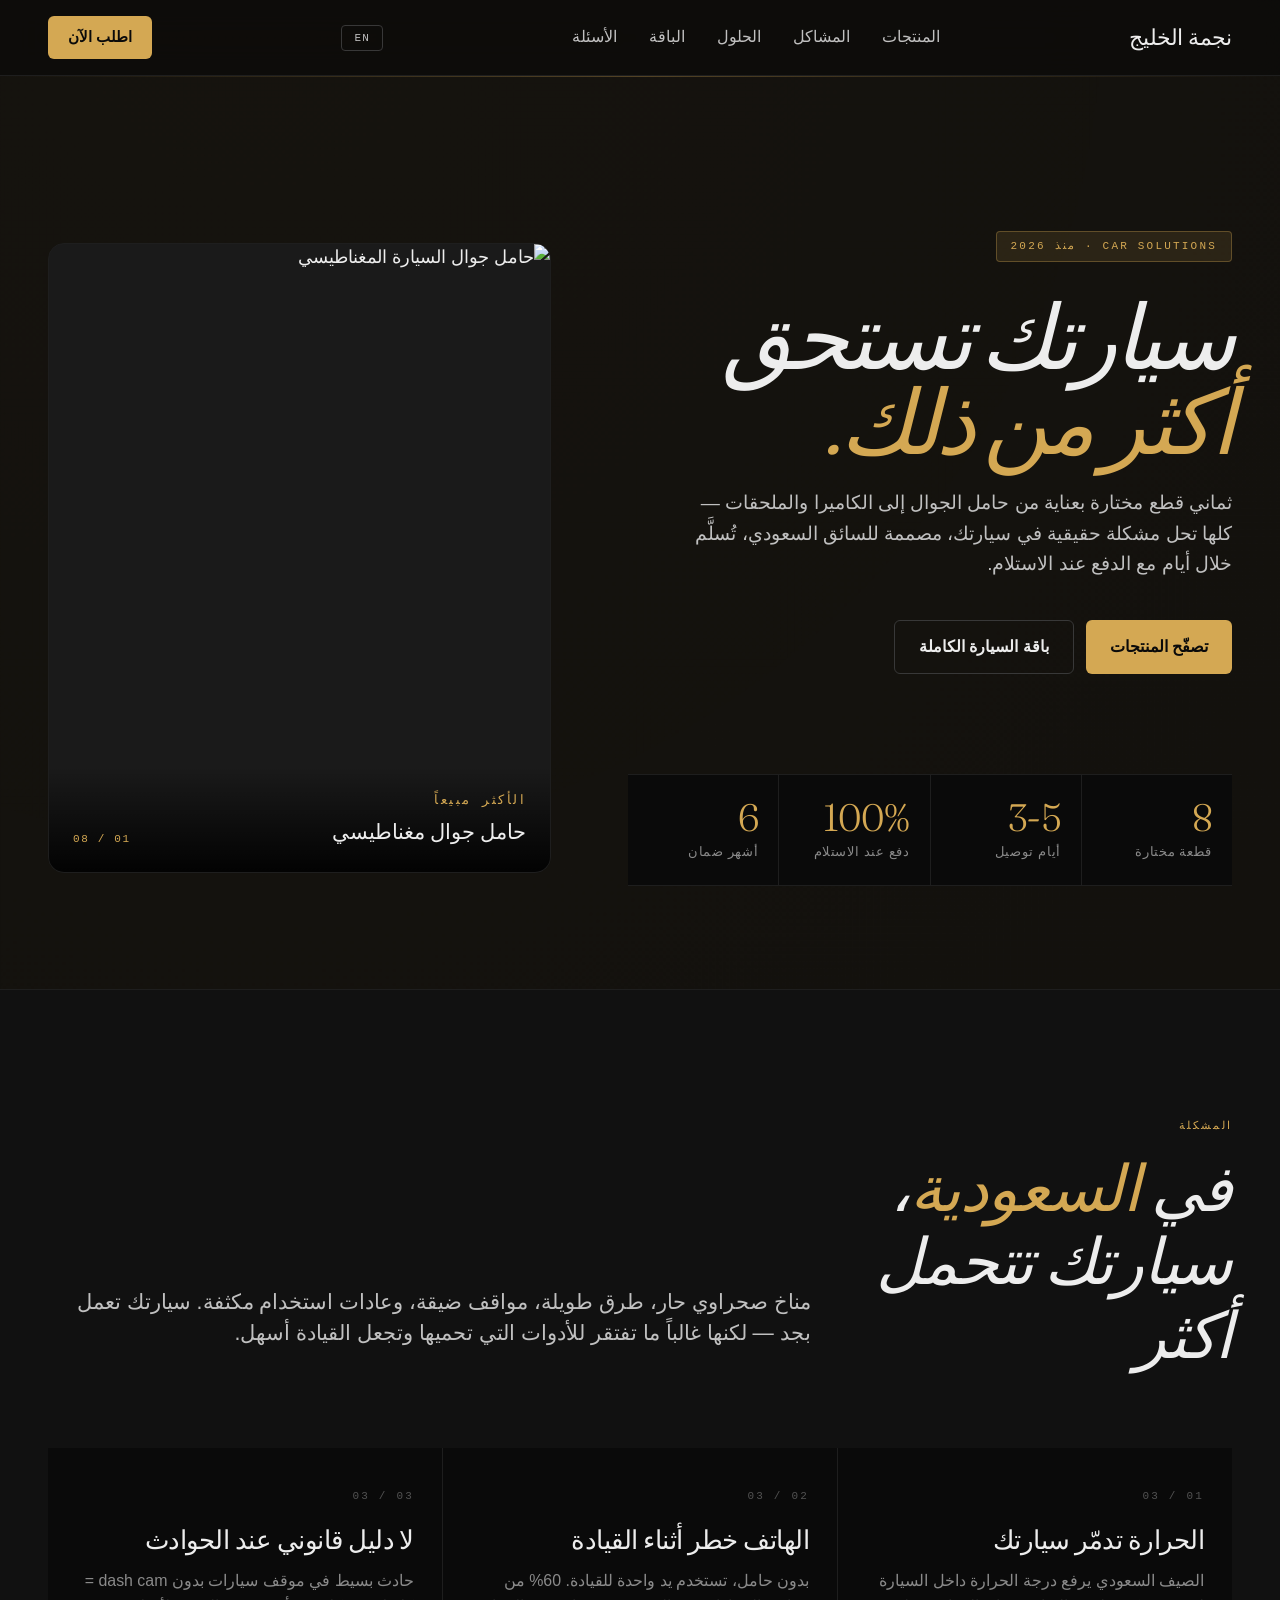
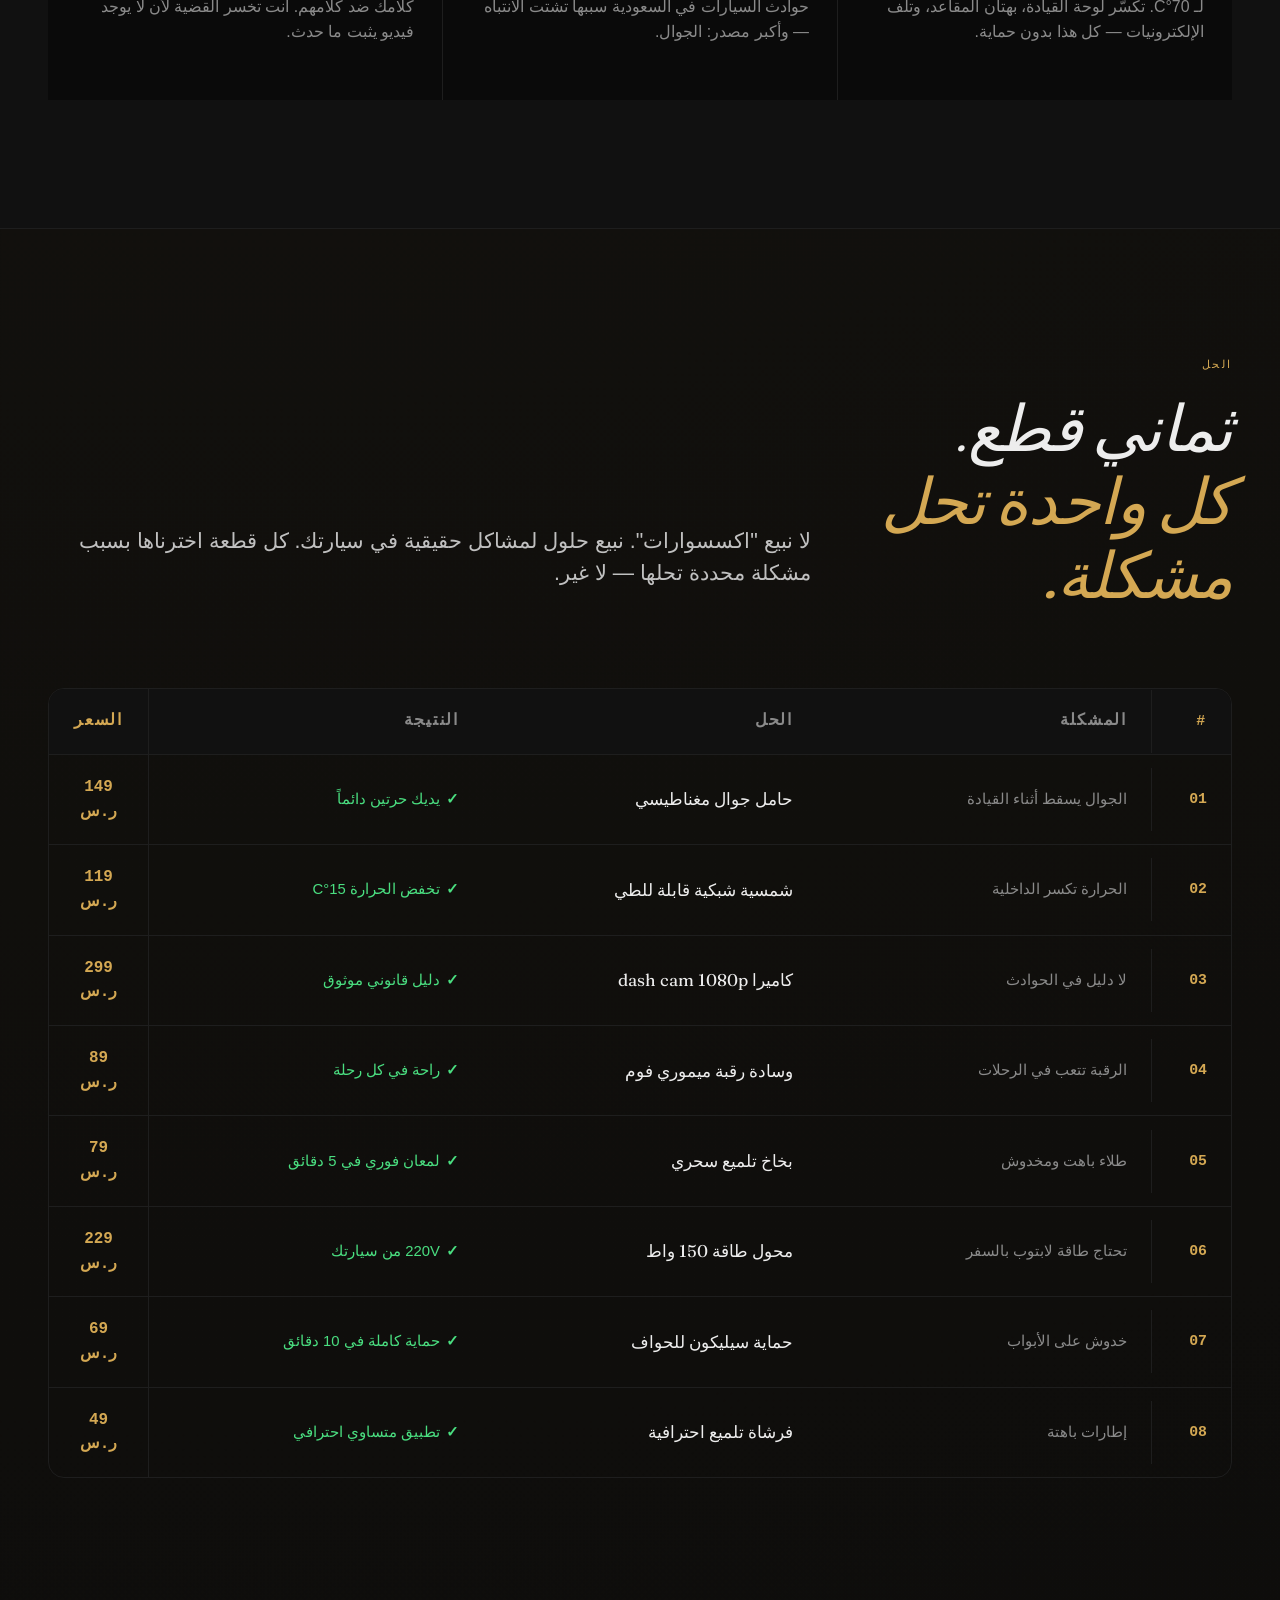
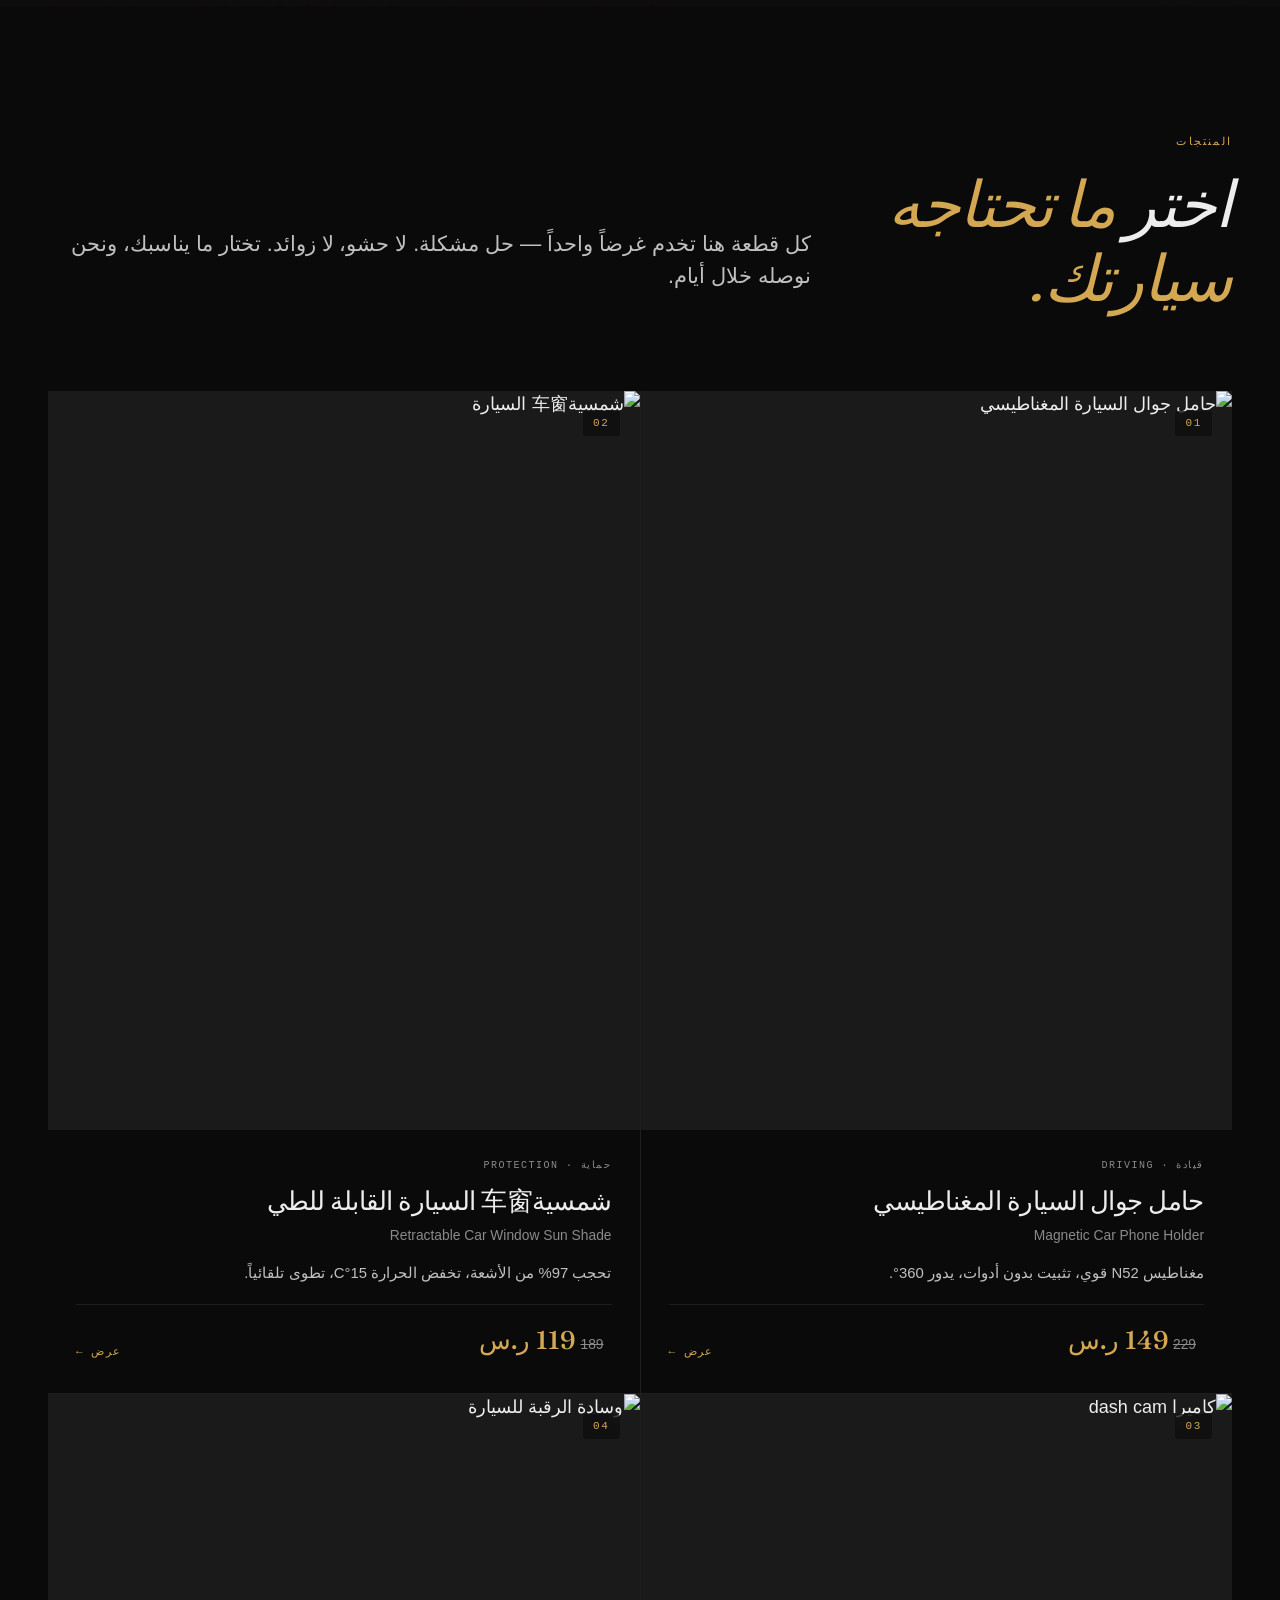
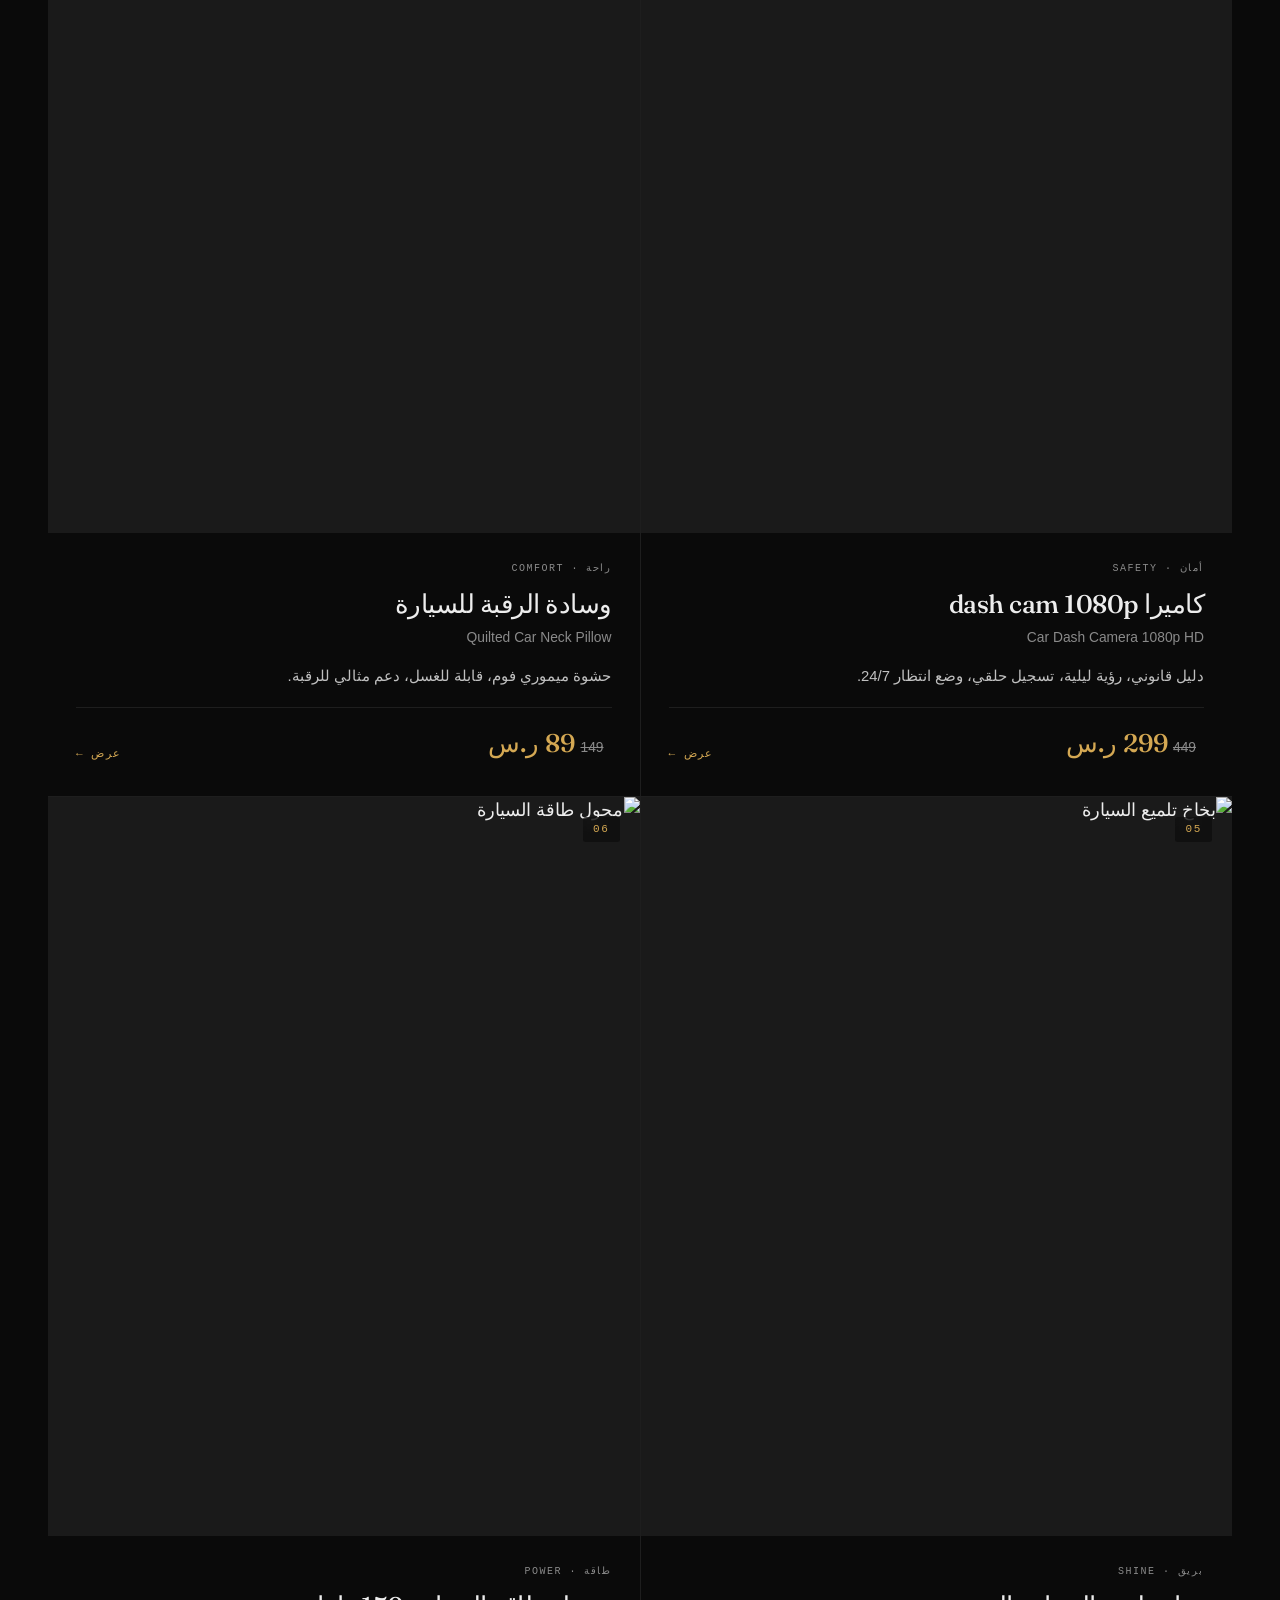
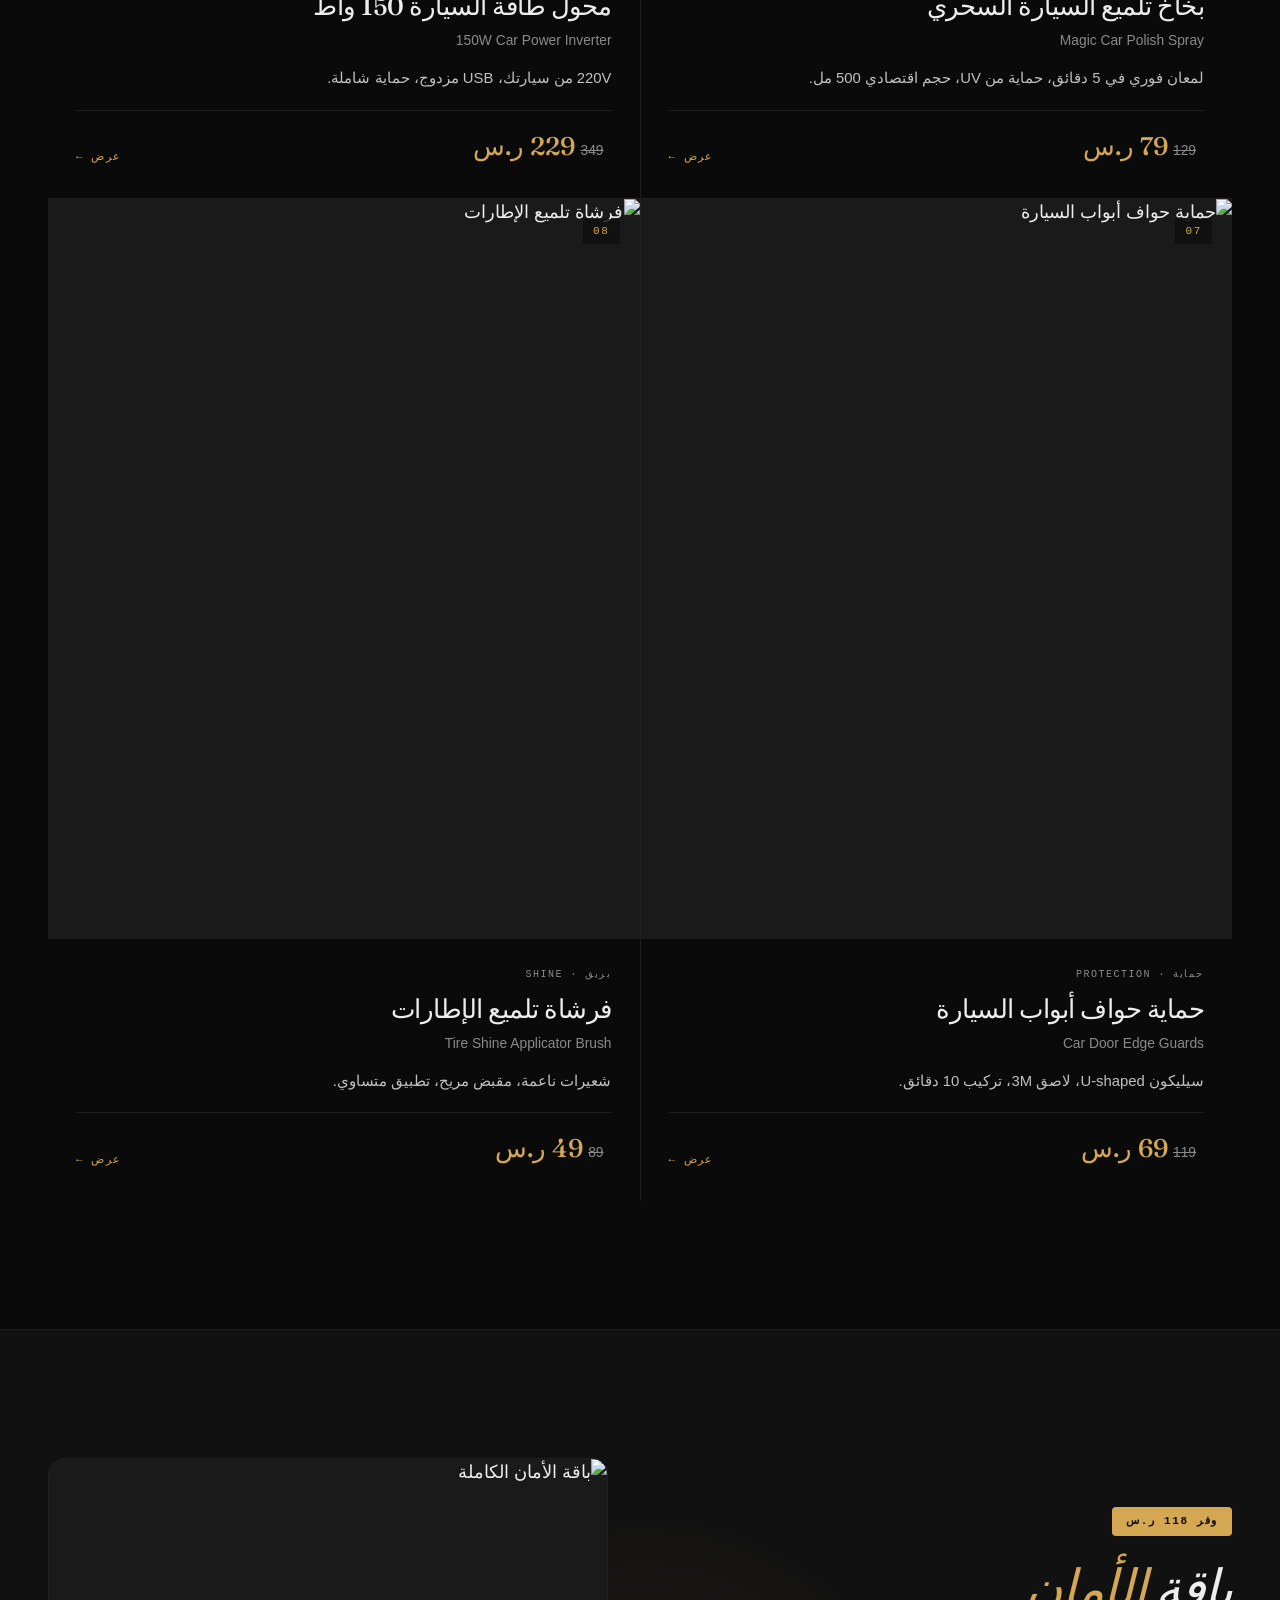
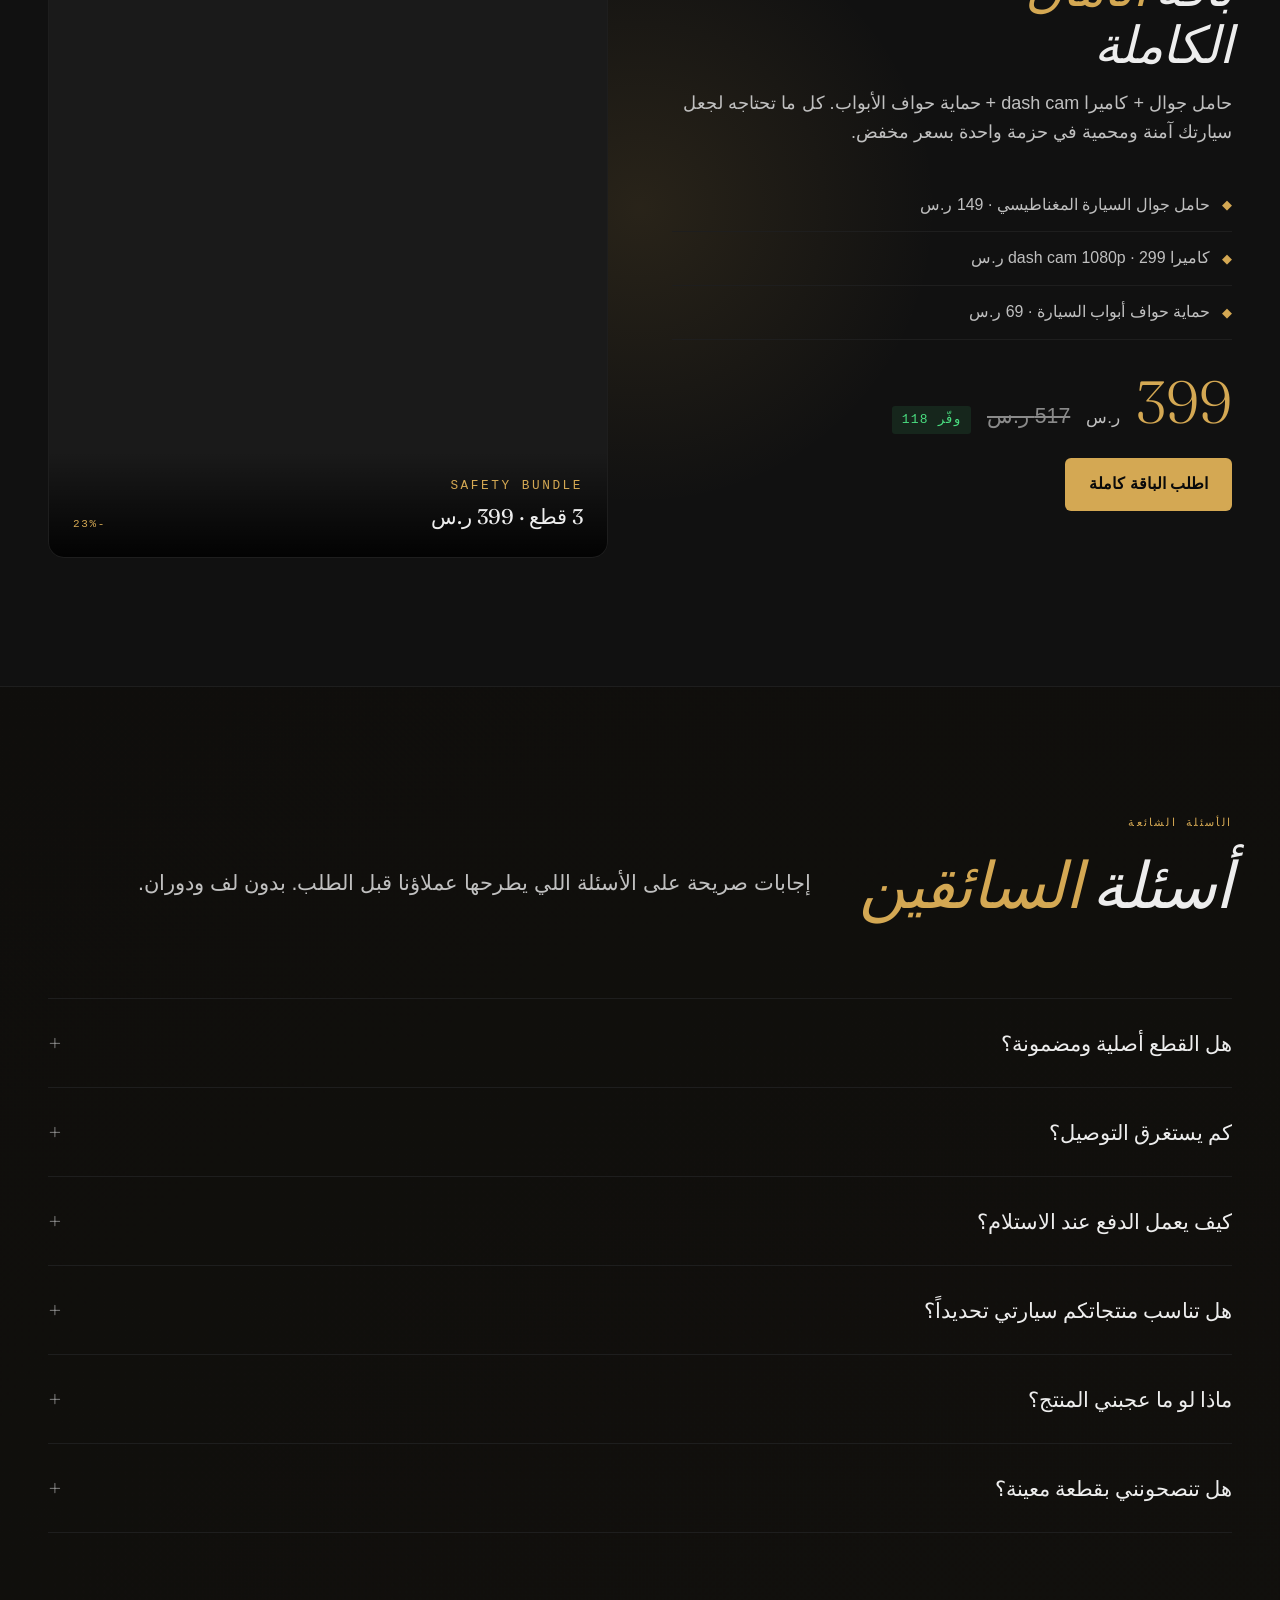
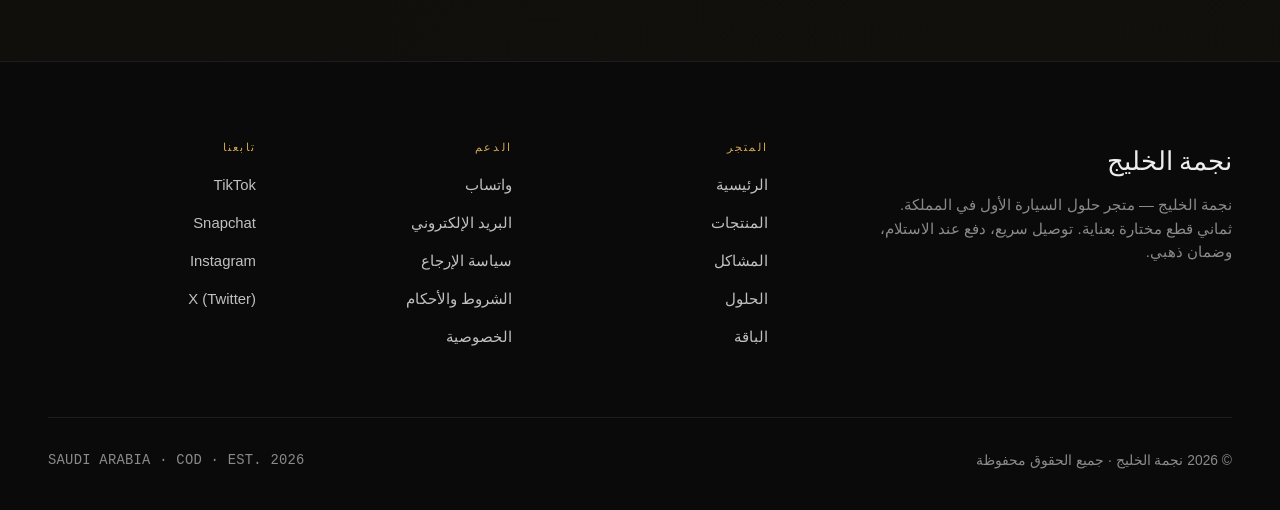
==== commit a044b5e7: "Premium redesign: dark editorial with problem-solution matrix and 8 car products" ====
--- a/index.html
+++ b/index.html
@@ -2,14 +2,13 @@
 <html lang="ar" dir="rtl">
 <head>
 <meta charset="UTF-8">
-<meta name="viewport" content="width=device-width, initial-scale=1, viewport-fit=cover">
-<meta name="theme-color" content="#F7F3EC">
-<meta name="description" content="نجمة الخليج — مختارات منتقاة من المنتجات الذكية لمنزلك. توصيل سريع، دفع عند الاستلام، كل مدن المملكة.">
-<title>نجمة الخليج | مختارات لمنزلك</title>
+<meta name="viewport" content="width=device-width, initial-scale=1.0, viewport-fit=cover">
+<meta name="theme-color" content="#0a0a0a">
+<meta name="description" content="نجمة الخليج — متجر حلول السيارة الأول في المملكة. كل ما تحتاجه سيارتك في مكان واحد.">
+<title>نجمة الخليج · Car Solutions</title>
 <link rel="preconnect" href="https://fonts.bunny.net" crossorigin>
-<link href="https://fonts.bunny.net/css?family=aref-ruqaa:400,700|reem-kufi:400,500,700|fraunces:300,400,600,800|tajawal:300,400,500,700&display=swap" rel="stylesheet">
+<link href="https://fonts.bunny.net/css?family=fraunces:300,400,500,600,700,800|inter-tight:300,400,500,600,700,800|jetbrains-mono:400,500,600&display=swap" rel="stylesheet">
 <link rel="stylesheet" href="style.css">
-
 <!-- Pixels injected by app.js based on config.json -->
 </head>
 <body>
@@ -22,893 +21,520 @@
       <span class="brand-en" data-brand="en">Gulf Star</span>
     </a>
     <div class="nav-links">
-      <a href="#products">المختارات</a>
-      <a href="#bundle">العرض</a>
-      <a href="#reviews">آراء العملاء</a>
+      <a href="#products">المنتجات</a>
+      <a href="#problems">المشاكل</a>
+      <a href="#solutions">الحلول</a>
+      <a href="#bundle">الباقة</a>
       <a href="#faq">الأسئلة</a>
     </div>
     <button class="lang-toggle" onclick="toggleLanguage()" title="Switch to English">EN</button>
-    <a href="#order" class="nav-cta">اطلب الآن</a>
+    <a href="#products" class="nav-cta">اطلب الآن</a>
   </div>
 </nav>
 
 <!-- ============================ HERO ============================ -->
 <header class="hero">
   <div class="wrap">
-    <div class="hero-inner">
-      <div class="hero-eyebrow">
-        <span class="line"></span>
-        <span>متجر سيارتك الأول · EST. 2026</span>
-      </div>
-      <h1 class="hero-title">كل ما تحتاجه <span class="accent">سيارتك.</span></h1>
-      <p class="hero-sub">ثماني قطع مختارة خصيصاً للسائق السعودي — من حامل الجوال إلى الكاميرا والاكسسوارات. ادفع عند الاستلام، نوصلها لك خلال أيام.</p>
-      <div class="hero-actions">
-        <a href="#products" class="btn-primary">تصفح المختارات</a>
-        <a href="#bundle" class="btn-ghost">العرض المجمّع</a>
-      </div>
-
-      <!-- Countdown timer (urgency) -->
-      <div style="margin-top:24px">
-        <div class="countdown-timer" id="countdownTimer">
-          <span class="ct-label">🔥 عرض اليوم ينتهي خلال:</span>
-          <span class="ct-digits">
-            <span id="cdH">08</span>:<span id="cdM">45</span>:<span id="cdS">12</span>
-          </span>
-        </div>
-      </div>
-
-      <div class="hero-meta">
-        <div class="meta-item">
-          <span class="meta-num"><em>+2.5</em>K</span>
-          <span class="meta-label">عميل سعيد</span>
-        </div>
-        <div class="meta-item">
-          <span class="meta-num">3—5 <em>أيام</em></span>
-          <span class="meta-label">توصيل للمملكة</span>
-        </div>
-        <div class="meta-item">
-          <span class="meta-num">100<em>%</em></span>
-          <span class="meta-label">دفع عند الاستلام</span>
-        </div>
-        <div class="meta-item">
-          <span class="meta-num"><em>7</em> أيام</span>
-          <span class="meta-label">حق الاستبدال</span>
+    <div class="hero-grid">
+      <div>
+        <div class="hero-eyebrow">
+          <span class="hero-eyebrow-text">CAR SOLUTIONS · منذ 2026</span>
+        </div>
+        <h1 class="hero-headline">
+          سيارتك تستحق<br>
+          <em>أكثر من ذلك.</em>
+        </h1>
+        <p class="hero-sub">
+          ثماني قطع مختارة بعناية من حامل الجوال إلى الكاميرا والملحقات — كلها تحل مشكلة حقيقية في سيارتك، مصممة للسائق السعودي، تُسلَّم خلال أيام مع الدفع عند الاستلام.
+        </p>
+        <div class="hero-actions">
+          <a href="#products" class="btn btn-primary">تصفّح المنتجات</a>
+          <a href="#bundle" class="btn btn-ghost">باقة السيارة الكاملة</a>
+        </div>
+        <div class="hero-stats">
+          <div class="stat">
+            <div class="stat-num">8</div>
+            <div class="stat-label">قطعة مختارة</div>
+          </div>
+          <div class="stat">
+            <div class="stat-num">3-5</div>
+            <div class="stat-label">أيام توصيل</div>
+          </div>
+          <div class="stat">
+            <div class="stat-num">100%</div>
+            <div class="stat-label">دفع عند الاستلام</div>
+          </div>
+          <div class="stat">
+            <div class="stat-num">6</div>
+            <div class="stat-label">أشهر ضمان</div>
+          </div>
+        </div>
+      </div>
+      <div class="hero-visual reveal">
+        <img src="https://cdn.jsdelivr.net/gh/MASUd9330/nujmat-store@main/images/p01-main.jpg" alt="حامل جوال السيارة المغناطيسي" loading="eager">
+        <div class="hero-visual-overlay">
+          <div>
+            <div class="eyebrow" style="color: var(--gold); margin-bottom: 4px;">الأكثر مبيعاً</div>
+            <div style="font-family: Fraunces, serif; font-size: 1.25rem;">حامل جوال مغناطيسي</div>
+          </div>
+          <div class="hero-visual-tag">01 / 08</div>
         </div>
       </div>
     </div>
   </div>
 </header>
 
-<!-- ============================ INTRO ============================ -->
-<section class="intro">
-  <div class="wrap">
-    <div class="intro-grid">
-      <div>
-        <div class="intro-label">
-          <span class="num">No. 01</span>
-          <span class="label">عن نجمة الخليج</span>
-        </div>
-        <h2 class="h2 serif">ما نختاره لك<br>يصنع بيتك.</h2>
-      </div>
-      <div class="intro-text">
-        <p>نحن لا نبيع كل شيء. نختار قطعًا قليلة، نتأكد من جودتها، ونرسلها لك. لا حاجة للقلق من التخزين أو الشحن — نحن نتولى كل شيء من المستودع إلى باب بيتك.</p>
-        <p>كل قطعة في مجموعتنا مرّت بمعاييرنا: أن تكون مفيدة، متينة، وتجعل يومك أهدأ. ادفع عند الاستلام، وإذا لم تعجبك القطعة، نضمن لك حق الاستبدال خلال سبعة أيام.</p>
-        <div class="intro-sign">
-          <div class="intro-sign-avatar">ن</div>
-          <div class="intro-sign-text">
-            <b>فريق نجمة الخليج</b>
-            الرياض، المملكة العربية السعودية
-          </div>
-        </div>
+<!-- ============================ THE PROBLEM ============================ -->
+<section class="problem section" id="problems">
+  <div class="wrap">
+    <div class="section-header">
+      <div>
+        <span class="section-eyebrow">المشكلة</span>
+        <h2 class="section-title">في <em>السعودية</em>،<br>سيارتك تتحمل أكثر</h2>
+      </div>
+      <p class="lede">مناخ صحراوي حار، طرق طويلة، مواقف ضيقة، وعادات استخدام مكثفة. سيارتك تعمل بجد — لكنها غالباً ما تفتقر للأدوات التي تحميها وتجعل القيادة أسهل.</p>
+    </div>
+
+    <div class="problem-grid">
+      <div class="problem-card">
+        <div class="problem-num">01 / 03</div>
+        <h3 class="problem-title">الحرارة تدمّر سيارتك</h3>
+        <p class="problem-desc">الصيف السعودي يرفع درجة الحرارة داخل السيارة لـ 70°C. تكسّر لوحة القيادة، بهتان المقاعد، وتلف الإلكترونيات — كل هذا بدون حماية.</p>
+      </div>
+      <div class="problem-card">
+        <div class="problem-num">02 / 03</div>
+        <h3 class="problem-title">الهاتف خطر أثناء القيادة</h3>
+        <p class="problem-desc">بدون حامل، تستخدم يد واحدة للقيادة. 60% من حوادث السيارات في السعودية سببها تشتت الانتباه — وأكبر مصدر: الجوال.</p>
+      </div>
+      <div class="problem-card">
+        <div class="problem-num">03 / 03</div>
+        <h3 class="problem-title">لا دليل قانوني عند الحوادث</h3>
+        <p class="problem-desc">حادث بسيط في موقف سيارات بدون dash cam = كلامك ضد كلامهم. أنت تخسر القضية لأن لا يوجد فيديو يثبت ما حدث.</p>
       </div>
     </div>
   </div>
 </section>
 
+<!-- ============================ SOLUTION MATRIX ============================ -->
+<section class="section" id="solutions">
+  <div class="wrap">
+    <div class="section-header">
+      <div>
+        <span class="section-eyebrow">الحل</span>
+        <h2 class="section-title">ثماني قطع.<br><em>كل واحدة تحل مشكلة.</em></h2>
+      </div>
+      <p class="lede">لا نبيع "اكسسوارات". نبيع حلول لمشاكل حقيقية في سيارتك. كل قطعة اخترناها بسبب مشكلة محددة تحلها — لا غير.</p>
+    </div>
+
+    <div class="solution-table">
+      <div class="solution-row solution-header-row">
+        <div class="solution-cell solution-num">#</div>
+        <div class="solution-cell">المشكلة</div>
+        <div class="solution-cell">الحل</div>
+        <div class="solution-cell">النتيجة</div>
+        <div class="solution-cell solution-price">السعر</div>
+      </div>
+      <div class="solution-row">
+        <div class="solution-cell solution-num">01</div>
+        <div class="solution-cell solution-problem">الجوال يسقط أثناء القيادة</div>
+        <div class="solution-cell solution-product">حامل جوال مغناطيسي</div>
+        <div class="solution-cell solution-fix">يديك حرتين دائماً</div>
+        <div class="solution-cell solution-price">149 ر.س</div>
+      </div>
+      <div class="solution-row">
+        <div class="solution-cell solution-num">02</div>
+        <div class="solution-cell solution-problem">الحرارة تكسر الداخلية</div>
+        <div class="solution-cell solution-product">شمسية شبكية قابلة للطي</div>
+        <div class="solution-cell solution-fix">تخفض الحرارة 15°C</div>
+        <div class="solution-cell solution-price">119 ر.س</div>
+      </div>
+      <div class="solution-row">
+        <div class="solution-cell solution-num">03</div>
+        <div class="solution-cell solution-problem">لا دليل في الحوادث</div>
+        <div class="solution-cell solution-product">كاميرا dash cam 1080p</div>
+        <div class="solution-cell solution-fix">دليل قانوني موثوق</div>
+        <div class="solution-cell solution-price">299 ر.س</div>
+      </div>
+      <div class="solution-row">
+        <div class="solution-cell solution-num">04</div>
+        <div class="solution-cell solution-problem">الرقبة تتعب في الرحلات</div>
+        <div class="solution-cell solution-product">وسادة رقبة ميموري فوم</div>
+        <div class="solution-cell solution-fix">راحة في كل رحلة</div>
+        <div class="solution-cell solution-price">89 ر.س</div>
+      </div>
+      <div class="solution-row">
+        <div class="solution-cell solution-num">05</div>
+        <div class="solution-cell solution-problem">طلاء باهت ومخدوش</div>
+        <div class="solution-cell solution-product">بخاخ تلميع سحري</div>
+        <div class="solution-cell solution-fix">لمعان فوري في 5 دقائق</div>
+        <div class="solution-cell solution-price">79 ر.س</div>
+      </div>
+      <div class="solution-row">
+        <div class="solution-cell solution-num">06</div>
+        <div class="solution-cell solution-problem">تحتاج طاقة لابتوب بالسفر</div>
+        <div class="solution-cell solution-product">محول طاقة 150 واط</div>
+        <div class="solution-cell solution-fix">220V من سيارتك</div>
+        <div class="solution-cell solution-price">229 ر.س</div>
+      </div>
+      <div class="solution-row">
+        <div class="solution-cell solution-num">07</div>
+        <div class="solution-cell solution-problem">خدوش على الأبواب</div>
+        <div class="solution-cell solution-product">حماية سيليكون للحواف</div>
+        <div class="solution-cell solution-fix">حماية كاملة في 10 دقائق</div>
+        <div class="solution-cell solution-price">69 ر.س</div>
+      </div>
+      <div class="solution-row">
+        <div class="solution-cell solution-num">08</div>
+        <div class="solution-cell solution-problem">إطارات باهتة</div>
+        <div class="solution-cell solution-product">فرشاة تلميع احترافية</div>
+        <div class="solution-cell solution-fix">تطبيق متساوي احترافي</div>
+        <div class="solution-cell solution-price">49 ر.س</div>
+      </div>
+    </div>
+  </div>
+</section>
+
 <!-- ============================ PRODUCTS ============================ -->
-<section class="products" id="products">
-  <div class="wrap">
-
-    <article class="product-spread" id="p01">
-      <div class="product-content">
-        <div class="product-num">01</div>
-        <span class="product-tag">سيارات · Car</span>
-        <h3 class="product-title-ar">حامل جوال السيارة المغناطيسي</h3>
-        <p class="product-title-en">Magnetic Car Phone Holder</p>
-        <p class="product-desc">حامل جوال مغناطيسي قوي للسيارة — يثبت في لوحة القيادة بدون أي أدوات. ذراع قابل للتعديل 360°، مغناطيس N52 قوي يثبت الجوال حتى في الطرق الوعرة.</p>
-        <ul class="product-specs">
-          <li><span class="spec-icon">●</span><span class="spec-text"><b>مغناطيس N52</b> قوي وثابت</span></li>
-          <li><span class="spec-icon">●</span><span class="spec-text"><b>دوران 360°</b> لكل الزوايا</span></li>
-          <li><span class="spec-icon">●</span><span class="spec-text"><b>تثبيت بدون أدوات</b> خلال 30 ثانية</span></li>
+<section class="products-section section" id="products">
+  <div class="wrap">
+    <div class="section-header">
+      <div>
+        <span class="section-eyebrow">المنتجات</span>
+        <h2 class="section-title">اختر <em>ما تحتاجه سيارتك.</em></h2>
+      </div>
+      <p class="lede">كل قطعة هنا تخدم غرضاً واحداً — حل مشكلة. لا حشو، لا زوائد. تختار ما يناسبك، ونحن نوصله خلال أيام.</p>
+    </div>
+
+    <div class="products-grid">
+      <a href="product.html?id=01" class="product-card">
+        <div class="product-card-image">
+          <img src="https://cdn.jsdelivr.net/gh/MASUd9330/nujmat-store@main/images/p01-main.jpg" alt="حامل جوال السيارة المغناطيسي" loading="lazy">
+          <div class="product-card-num">01</div>
+        </div>
+        <div class="product-card-body">
+          <div class="product-card-tag">قيادة · Driving</div>
+          <h3 class="product-card-title">حامل جوال السيارة المغناطيسي</h3>
+          <div class="product-card-en">Magnetic Car Phone Holder</div>
+          <p class="product-card-desc">مغناطيس N52 قوي، تثبيت بدون أدوات، يدور 360°.</p>
+          <div class="product-card-foot">
+            <div>
+              <span class="product-card-old">229</span>
+              <span class="product-card-price">149 ر.س</span>
+            </div>
+            <span class="product-card-cta">عرض ←</span>
+          </div>
+        </div>
+      </a>
+
+      <a href="product.html?id=02" class="product-card">
+        <div class="product-card-image">
+          <img src="https://cdn.jsdelivr.net/gh/MASUd9330/nujmat-store@main/images/p02-main.jpg" alt="شمسية车窗 السيارة" loading="lazy">
+          <div class="product-card-num">02</div>
+        </div>
+        <div class="product-card-body">
+          <div class="product-card-tag">حماية · Protection</div>
+          <h3 class="product-card-title">شمسية车窗 السيارة القابلة للطي</h3>
+          <div class="product-card-en">Retractable Car Window Sun Shade</div>
+          <p class="product-card-desc">تحجب 97% من الأشعة، تخفض الحرارة 15°C، تطوى تلقائياً.</p>
+          <div class="product-card-foot">
+            <div>
+              <span class="product-card-old">189</span>
+              <span class="product-card-price">119 ر.س</span>
+            </div>
+            <span class="product-card-cta">عرض ←</span>
+          </div>
+        </div>
+      </a>
+
+      <a href="product.html?id=03" class="product-card">
+        <div class="product-card-image">
+          <img src="https://cdn.jsdelivr.net/gh/MASUd9330/nujmat-store@main/images/p03-main.jpg" alt="كاميرا dash cam" loading="lazy">
+          <div class="product-card-num">03</div>
+        </div>
+        <div class="product-card-body">
+          <div class="product-card-tag">أمان · Safety</div>
+          <h3 class="product-card-title">كاميرا dash cam 1080p</h3>
+          <div class="product-card-en">Car Dash Camera 1080p HD</div>
+          <p class="product-card-desc">دليل قانوني، رؤية ليلية، تسجيل حلقي، وضع انتظار 24/7.</p>
+          <div class="product-card-foot">
+            <div>
+              <span class="product-card-old">449</span>
+              <span class="product-card-price">299 ر.س</span>
+            </div>
+            <span class="product-card-cta">عرض ←</span>
+          </div>
+        </div>
+      </a>
+
+      <a href="product.html?id=04" class="product-card">
+        <div class="product-card-image">
+          <img src="https://cdn.jsdelivr.net/gh/MASUd9330/nujmat-store@main/images/p04-main.jpg" alt="وسادة الرقبة للسيارة" loading="lazy">
+          <div class="product-card-num">04</div>
+        </div>
+        <div class="product-card-body">
+          <div class="product-card-tag">راحة · Comfort</div>
+          <h3 class="product-card-title">وسادة الرقبة للسيارة</h3>
+          <div class="product-card-en">Quilted Car Neck Pillow</div>
+          <p class="product-card-desc">حشوة ميموري فوم، قابلة للغسل، دعم مثالي للرقبة.</p>
+          <div class="product-card-foot">
+            <div>
+              <span class="product-card-old">149</span>
+              <span class="product-card-price">89 ر.س</span>
+            </div>
+            <span class="product-card-cta">عرض ←</span>
+          </div>
+        </div>
+      </a>
+
+      <a href="product.html?id=05" class="product-card">
+        <div class="product-card-image">
+          <img src="https://cdn.jsdelivr.net/gh/MASUd9330/nujmat-store@main/images/p05-main.jpg" alt="بخاخ تلميع السيارة" loading="lazy">
+          <div class="product-card-num">05</div>
+        </div>
+        <div class="product-card-body">
+          <div class="product-card-tag">بريق · Shine</div>
+          <h3 class="product-card-title">بخاخ تلميع السيارة السحري</h3>
+          <div class="product-card-en">Magic Car Polish Spray</div>
+          <p class="product-card-desc">لمعان فوري في 5 دقائق، حماية من UV، حجم اقتصادي 500 مل.</p>
+          <div class="product-card-foot">
+            <div>
+              <span class="product-card-old">129</span>
+              <span class="product-card-price">79 ر.س</span>
+            </div>
+            <span class="product-card-cta">عرض ←</span>
+          </div>
+        </div>
+      </a>
+
+      <a href="product.html?id=06" class="product-card">
+        <div class="product-card-image">
+          <img src="https://cdn.jsdelivr.net/gh/MASUd9330/nujmat-store@main/images/p06-main.jpg" alt="محول طاقة السيارة" loading="lazy">
+          <div class="product-card-num">06</div>
+        </div>
+        <div class="product-card-body">
+          <div class="product-card-tag">طاقة · Power</div>
+          <h3 class="product-card-title">محول طاقة السيارة 150 واط</h3>
+          <div class="product-card-en">150W Car Power Inverter</div>
+          <p class="product-desc" style="font-size:0.875rem;color:var(--text-2);line-height:1.5;margin-bottom:20px">220V من سيارتك، USB مزدوج، حماية شاملة.</p>
+          <div class="product-card-foot">
+            <div>
+              <span class="product-card-old">349</span>
+              <span class="product-card-price">229 ر.س</span>
+            </div>
+            <span class="product-card-cta">عرض ←</span>
+          </div>
+        </div>
+      </a>
+
+      <a href="product.html?id=07" class="product-card">
+        <div class="product-card-image">
+          <img src="https://cdn.jsdelivr.net/gh/MASUd9330/nujmat-store@main/images/p07-main.jpg" alt="حماية حواف أبواب السيارة" loading="lazy">
+          <div class="product-card-num">07</div>
+        </div>
+        <div class="product-card-body">
+          <div class="product-card-tag">حماية · Protection</div>
+          <h3 class="product-card-title">حماية حواف أبواب السيارة</h3>
+          <div class="product-card-en">Car Door Edge Guards</div>
+          <p class="product-card-desc">سيليكون U-shaped، لاصق 3M، تركيب 10 دقائق.</p>
+          <div class="product-card-foot">
+            <div>
+              <span class="product-card-old">119</span>
+              <span class="product-card-price">69 ر.س</span>
+            </div>
+            <span class="product-card-cta">عرض ←</span>
+          </div>
+        </div>
+      </a>
+
+      <a href="product.html?id=08" class="product-card">
+        <div class="product-card-image">
+          <img src="https://cdn.jsdelivr.net/gh/MASUd9330/nujmat-store@main/images/p08-main.jpg" alt="فرشاة تلميع الإطارات" loading="lazy">
+          <div class="product-card-num">08</div>
+        </div>
+        <div class="product-card-body">
+          <div class="product-card-tag">بريق · Shine</div>
+          <h3 class="product-card-title">فرشاة تلميع الإطارات</h3>
+          <div class="product-card-en">Tire Shine Applicator Brush</div>
+          <p class="product-card-desc">شعيرات ناعمة، مقبض مريح، تطبيق متساوي.</p>
+          <div class="product-card-foot">
+            <div>
+              <span class="product-card-old">89</span>
+              <span class="product-card-price">49 ر.س</span>
+            </div>
+            <span class="product-card-cta">عرض ←</span>
+          </div>
+        </div>
+      </a>
+    </div>
+  </div>
+</section>
+
+<!-- ============================ BUNDLE ============================ -->
+<section class="bundle section" id="bundle">
+  <div class="wrap">
+    <div class="bundle-grid">
+      <div>
+        <div class="bundle-badge">وفر 118 ر.س</div>
+        <h2 class="bundle-title">باقة <em>الأمان</em><br>الكاملة</h2>
+        <p class="bundle-desc">حامل جوال + كاميرا dash cam + حماية حواف الأبواب. كل ما تحتاجه لجعل سيارتك آمنة ومحمية في حزمة واحدة بسعر مخفض.</p>
+        <ul class="bundle-items">
+          <li>حامل جوال السيارة المغناطيسي · 149 ر.س</li>
+          <li>كاميرا dash cam 1080p · 299 ر.س</li>
+          <li>حماية حواف أبواب السيارة · 69 ر.س</li>
         </ul>
-        <div class="product-price-row">
-          <span class="product-price">149 <span class="product-price-currency">ر.س</span></span>
-          <span class="product-price-old">229 ر.س</span>
-        </div>
-        <div class="product-cta">
-          <a href="product.html?id=01" class="btn-primary">عرض التفاصيل</a>
-          <span class="product-cta-note">·</span>
-          <a href="checkout.html?id=01" class="btn-ghost">اطلب الآن</a>
-        </div>
-      </div>
-      <a href="product.html?id=01" class="product-visual pv-1 has-image">
-        <div class="product-bg-label">01 / 04</div>
-        <img src="https://cdn.jsdelivr.net/gh/MASUd9330/nujmat-store@main/images/p01-main.jpg" alt="حامل جوال السيارة المغناطيسي" loading="lazy">
-        <div class="product-monogram-en">Drive</div>
-      </a>
-    </article>
-
-    <article class="product-spread reverse" id="p02">
-      <div class="product-content">
-        <div class="product-num">02</div>
-        <span class="product-tag">حماية · Protection</span>
-        <h3 class="product-title-ar">شمسية车窗 السيارة القابلة للطي</h3>
-        <p class="product-title-en">Retractable Car Window Sun Shade</p>
-        <p class="product-desc">شمسية شبكية قابلة للطي لنوافذ السيارة — تحجب 97% من أشعة الشمس الحارقة. ثبّت بماصات شفط، تطوى تلقائياً عند رفعها.</p>
-        <ul class="product-specs">
-          <li><span class="spec-icon">●</span><span class="spec-text"><b>97% UV</b> محجوب</span></li>
-          <li><span class="spec-icon">●</span><span class="spec-text"><b>15°C</b> خفض للحرارة</span></li>
-          <li><span class="spec-icon">●</span><span class="spec-text"><b>طي تلقائي</b> سهل التخزين</span></li>
-        </ul>
-        <div class="product-price-row">
-          <span class="product-price">119 <span class="product-price-currency">ر.س</span></span>
-          <span class="product-price-old">189 ر.س</span>
-        </div>
-        <div class="product-cta">
-          <a href="product.html?id=02" class="btn-primary">عرض التفاصيل</a>
-          <span class="product-cta-note">·</span>
-          <a href="checkout.html?id=02" class="btn-ghost">اطلب الآن</a>
-        </div>
-      </div>
-      <a href="product.html?id=02" class="product-visual pv-2 has-image">
-        <div class="product-bg-label">02 / 08</div>
-        <img src="https://cdn.jsdelivr.net/gh/MASUd9330/nujmat-store@main/images/p02-main.jpg" alt="شمسية车窗 السيارة القابلة للطي" loading="lazy">
-        <div class="product-monogram-en">Shield</div>
-      </a>
-    </article>
-
-    <article class="product-spread" id="p03">
-      <div class="product-content">
-        <div class="product-num">03</div>
-        <span class="product-tag">أمان · Safety</span>
-        <h3 class="product-title-ar">كاميرا dash cam للسيارة</h3>
-        <p class="product-title-en">Car Dash Camera</p>
-        <p class="product-desc">كاميرا dash cam بدقة 1080p HD مع رؤية ليلية، تسجيل حلقي، كشف الحركة. الدليل القانوني في حالة الحوادث.</p>
-        <ul class="product-specs">
-          <li><span class="spec-icon">●</span><span class="spec-text"><b>1080p HD</b> دقة عالية</span></li>
-          <li><span class="spec-icon">●</span><span class="spec-text"><b>رؤية ليلية</b> بالأشعة تحت الحمراء</span></li>
-          <li><span class="spec-icon">●</span><span class="spec-text"><b>وضع الانتظار</b> تراقب 24/7</span></li>
-        </ul>
-        <div class="product-price-row">
-          <span class="product-price">299 <span class="product-price-currency">ر.س</span></span>
-          <span class="product-price-old">449 ر.س</span>
-        </div>
-        <div class="product-cta">
-          <a href="product.html?id=03" class="btn-primary">عرض التفاصيل</a>
-          <span class="product-cta-note">·</span>
-          <a href="checkout.html?id=03" class="btn-ghost">اطلب الآن</a>
-        </div>
-      </div>
-      <a href="product.html?id=03" class="product-visual pv-3 has-image">
-        <div class="product-bg-label">03 / 08</div>
-        <img src="https://cdn.jsdelivr.net/gh/MASUd9330/nujmat-store@main/images/p03-main.jpg" alt="كاميرا dash cam للسيارة" loading="lazy">
-        <div class="product-monogram-en">Safe</div>
-      </a>
-    </article>
-
-    <article class="product-spread reverse" id="p04">
-      <div class="product-content">
-        <div class="product-num">04</div>
-        <span class="product-tag">راحة · Comfort</span>
-        <h3 class="product-title-ar">وسادة الرقبة للسيارة</h3>
-        <p class="product-title-en">Quilted Car Neck Pillow</p>
-        <p class="product-desc">وسادة رقبة مبطنة للسيارة — دعم مثالي للرقبة في الرحلات الطويلة. تثبيت بأحزمة، قابلة للغسل، لجميع مقاعد السيارة.</p>
-        <ul class="product-specs">
-          <li><span class="spec-icon">●</span><span class="spec-text"><b>ميموري فوم</b> حشوة متكيفة</span></li>
-          <li><span class="spec-icon">●</span><span class="spec-text"><b>قابلة للغسل</b> سهلة التنظيف</span></li>
-          <li><span class="spec-icon">●</span><span class="spec-text"><b>جميع المقاعد</b> توافق شامل</span></li>
-        </ul>
-        <div class="product-price-row">
-          <span class="product-price">89 <span class="product-price-currency">ر.س</span></span>
-          <span class="product-price-old">149 ر.س</span>
-        </div>
-        <div class="product-cta">
-          <a href="product.html?id=04" class="btn-primary">عرض التفاصيل</a>
-          <span class="product-cta-note">·</span>
-          <a href="checkout.html?id=04" class="btn-ghost">اطلب الآن</a>
-        </div>
-      </div>
-      <a href="product.html?id=04" class="product-visual pv-4 has-image">
-        <div class="product-bg-label">04 / 08</div>
-        <img src="https://cdn.jsdelivr.net/gh/MASUd9330/nujmat-store@main/images/p04-main.jpg" alt="وسادة الرقبة للسيارة" loading="lazy">
-        <div class="product-monogram-en">Comfort</div>
-      </a>
-    </article>
-
-    <article class="product-spread" id="p05">
-      <div class="product-content">
-        <div class="product-num">05</div>
-        <span class="product-tag">بريق · Shine</span>
-        <h3 class="product-title-ar">بخاخ تلميع السيارة السحري</h3>
-        <p class="product-title-en">Magic Car Polish Spray</p>
-        <p class="product-desc">بخاخ تلميع سريع المفعول — يعطي لمعاناً فورياً ويحمي الطلاء من الخدوش. سهل الاستخدام، لا يحتاج خبرة.</p>
-        <ul class="product-specs">
-          <li><span class="spec-icon">●</span><span class="spec-text"><b>500 مل</b> حجم اقتصادي</span></li>
-          <li><span class="spec-icon">●</span><span class="spec-text"><b>لمعان فوري</b> في 5 دقائق</span></li>
-          <li><span class="spec-icon">●</span><span class="spec-text"><b>حماية UV</b> من الشمس</span></li>
-        </ul>
-        <div class="product-price-row">
-          <span class="product-price">79 <span class="product-price-currency">ر.س</span></span>
-          <span class="product-price-old">129 ر.س</span>
-        </div>
-        <div class="product-cta">
-          <a href="product.html?id=05" class="btn-primary">عرض التفاصيل</a>
-          <span class="product-cta-note">·</span>
-          <a href="checkout.html?id=05" class="btn-ghost">اطلب الآن</a>
-        </div>
-      </div>
-      <a href="product.html?id=05" class="product-visual pv-1 has-image">
-        <div class="product-bg-label">05 / 08</div>
-        <img src="https://cdn.jsdelivr.net/gh/MASUd9330/nujmat-store@main/images/p05-main.jpg" alt="بخاخ تلميع السيارة السحري" loading="lazy">
-        <div class="product-monogram-en">Shine</div>
-      </a>
-    </article>
-
-    <article class="product-spread reverse" id="p06">
-      <div class="product-content">
-        <div class="product-num">06</div>
-        <span class="product-tag">طاقة · Power</span>
-        <h3 class="product-title-ar">محول طاقة السيارة 150 واط</h3>
-        <p class="product-title-en">150W Car Power Inverter</p>
-        <p class="product-desc">محول طاقة 150 واط يحول 12V من سيارتك إلى 220V — اشحن لابتوبك أو شغل أجهزتك في أي مكان. حماية كاملة ضد الحرارة والحمل الزائد.</p>
-        <ul class="product-specs">
-          <li><span class="spec-icon">●</span><span class="spec-text"><b>150W</b> قدرة مستمرة</span></li>
-          <li><span class="spec-icon">●</span><span class="spec-text"><b>220V + USB</b> مخرجات متعددة</span></li>
-          <li><span class="spec-icon">●</span><span class="spec-text"><b>حماية شاملة</b> من الحرارة</span></li>
-        </ul>
-        <div class="product-price-row">
-          <span class="product-price">229 <span class="product-price-currency">ر.س</span></span>
-          <span class="product-price-old">349 ر.س</span>
-        </div>
-        <div class="product-cta">
-          <a href="product.html?id=06" class="btn-primary">عرض التفاصيل</a>
-          <span class="product-cta-note">·</span>
-          <a href="checkout.html?id=06" class="btn-ghost">اطلب الآن</a>
-        </div>
-      </div>
-      <a href="product.html?id=06" class="product-visual pv-2 has-image">
-        <div class="product-bg-label">06 / 08</div>
-        <img src="https://cdn.jsdelivr.net/gh/MASUd9330/nujmat-store@main/images/p06-main.jpg" alt="محول طاقة السيارة 150 واط" loading="lazy">
-        <div class="product-monogram-en">Power</div>
-      </a>
-    </article>
-
-    <article class="product-spread" id="p07">
-      <div class="product-content">
-        <div class="product-num">07</div>
-        <span class="product-tag">حماية · Protection</span>
-        <h3 class="product-title-ar">حماية حواف أبواب السيارة</h3>
-        <p class="product-title-en">Car Door Edge Guards</p>
-        <p class="product-desc">حماية سيليكون لحواف أبواب السيارة — تمنع الخدوش والصدمات في مواقف السيارات الضيقة. سهلة التركيب والإزالة.</p>
-        <ul class="product-specs">
-          <li><span class="spec-icon">●</span><span class="spec-text"><b>U-shaped</b> جميع الأبواب</span></li>
-          <li><span class="spec-icon">●</span><span class="spec-text"><b>لاصق 3M</b> قوي</span></li>
-          <li><span class="spec-icon">●</span><span class="spec-text"><b>تركيب 10 دقائق</b> بدون أدوات</span></li>
-        </ul>
-        <div class="product-price-row">
-          <span class="product-price">69 <span class="product-price-currency">ر.س</span></span>
-          <span class="product-price-old">119 ر.س</span>
-        </div>
-        <div class="product-cta">
-          <a href="product.html?id=07" class="btn-primary">عرض التفاصيل</a>
-          <span class="product-cta-note">·</span>
-          <a href="checkout.html?id=07" class="btn-ghost">اطلب الآن</a>
-        </div>
-      </div>
-      <a href="product.html?id=07" class="product-visual pv-3 has-image">
-        <div class="product-bg-label">07 / 08</div>
-        <img src="https://cdn.jsdelivr.net/gh/MASUd9330/nujmat-store@main/images/p07-main.jpg" alt="حماية حواف أبواب السيارة" loading="lazy">
-        <div class="product-monogram-en">Guard</div>
-      </a>
-    </article>
-
-    <article class="product-spread reverse" id="p08">
-      <div class="product-content">
-        <div class="product-num">08</div>
-        <span class="product-tag">بريق · Shine</span>
-        <h3 class="product-title-ar">فرشاة تلميع الإطارات</h3>
-        <p class="product-title-en">Tire Shine Applicator Brush</p>
-        <p class="product-desc">فرشاة احترافية لتلميع الإطارات — شعيرات ناعمة لا تخدش. مقبض مريح، تطبيق متساوي لللمعان على كل إطار.</p>
-        <ul class="product-specs">
-          <li><span class="spec-icon">●</span><span class="spec-text"><b>شعيرات ناعمة</b> لا تخدش</span></li>
-          <li><span class="spec-icon">●</span><span class="spec-text"><b>مقبض مريح</b> غير قابل للانزلاق</span></li>
-          <li><span class="spec-icon">●</span><span class="spec-text"><b>تطبيق متساوي</b> احترافي</span></li>
-        </ul>
-        <div class="product-price-row">
-          <span class="product-price">49 <span class="product-price-currency">ر.س</span></span>
-          <span class="product-price-old">89 ر.س</span>
-        </div>
-        <div class="product-cta">
-          <a href="product.html?id=08" class="btn-primary">عرض التفاصيل</a>
-          <span class="product-cta-note">·</span>
-          <a href="checkout.html?id=08" class="btn-ghost">اطلب الآن</a>
-        </div>
-      </div>
-      <a href="product.html?id=08" class="product-visual pv-4 has-image">
-        <div class="product-bg-label">08 / 08</div>
-        <img src="https://cdn.jsdelivr.net/gh/MASUd9330/nujmat-store@main/images/p08-main.jpg" alt="فرشاة تلميع الإطارات" loading="lazy">
-        <div class="product-monogram-en">Pro</div>
-      </a>
-    </article>
-
+        <div class="bundle-price-row">
+          <span class="bundle-price">399</span>
+          <span style="color: var(--text-2); font-size: 1rem;">ر.س</span>
+          <span class="bundle-old-price">517 ر.س</span>
+          <span class="bundle-save">وفّر 118</span>
+        </div>
+        <a href="checkout.html?bundle=1" class="btn btn-primary">اطلب الباقة كاملة</a>
+      </div>
+      <div>
+        <div class="hero-visual">
+          <img src="https://cdn.jsdelivr.net/gh/MASUd9330/nujmat-store@main/images/p03-main.jpg" alt="باقة الأمان الكاملة" loading="lazy">
+          <div class="hero-visual-overlay">
+            <div>
+              <div class="eyebrow" style="color: var(--gold); margin-bottom: 4px;">SAFETY BUNDLE</div>
+              <div style="font-family: Fraunces, serif; font-size: 1.25rem;">3 قطع · 399 ر.س</div>
+            </div>
+            <div class="hero-visual-tag">-23%</div>
+          </div>
+        </div>
+      </div>
+    </div>
   </div>
 </section>
 
-<!-- ============================ BUNDLE ============================ -->
-<section class="bundle" id="bundle">
-  <div class="wrap">
-    <div class="bundle-grid">
-      <div>
-        <div class="bundle-eyebrow label">عرض حصري · Limited</div>
-        <h2 class="bundle-title">الباقة الكاملة.<br>أربع قطع، سعر واحد.</h2>
-        <p class="bundle-desc">القطعتان اللتان تريّحان جسدك (المسدس وموزع الروائح) واللتان تصنعان بيتك (الشاحن والحامل) — كلها معًا بسعر مغرٍ.</p>
-        <ul class="bundle-list">
-          <li><span class="check">✓</span> مسدس التدليك الذكي · 4 رؤوس</li>
-          <li><span class="check">✓</span> حامل الجوال الثلاثي · بلوتوث</li>
-          <li><span class="check">✓</span> شاحن GaN السريع · 6 منافذ</li>
-          <li><span class="check">✓</span> موزع الروائح الذكي · 300 مل</li>
-          <li><span class="check">✓</span> توصيل مجاني · ضمان الاستبدال</li>
-        </ul>
-      </div>
-      <div class="bundle-price-card">
-        <span class="save">وفّر 137 ر.س</span>
-        <div class="bundle-price-label">الباقة الكاملة</div>
-        <div class="bundle-price-amt">399<sup>ر.س</sup></div>
-        <div class="bundle-price-old">536 ر.س</div>
-        <a href="checkout.html?bundle=1" class="btn-primary gold full">اطلب الباقة</a>
-        <p class="bundle-foot">دفع عند الاستلام · توصيل 3—5 أيام</p>
-      </div>
-    </div>
-  </div>
-</section>
-
-<!-- ============================ HOW ============================ -->
-<section class="how" id="how">
-  <div class="wrap">
-    <div style="text-align:center;max-width:640px;margin:0 auto">
-      <div class="intro-label" style="justify-content:center">
-        <span class="num">No. 02</span>
-        <span class="label">كيف نعمل</span>
-      </div>
-      <h2 class="h2 serif" style="margin-top:16px">ثلاث خطوات.<br>من الضغط إلى الباب.</h2>
-    </div>
-
-    <div class="how-grid">
-      <div class="how-step">
-        <div class="how-num">i.</div>
-        <h3 class="how-title">اطلب</h3>
-        <p class="how-text">اختر القطعة أو الباقة، واملأ بياناتك. لن يُطلب منك أي دفع إلكتروني.</p>
-      </div>
-      <div class="how-step">
-        <div class="how-num">ii.</div>
-        <h3 class="how-title">نؤكد</h3>
-        <p class="how-text">سنتصل بك خلال 24 ساعة لتأكيد طلبك وتحديد وقت التوصيل المناسب.</p>
-      </div>
-      <div class="how-step">
-        <div class="how-num">iii.</div>
-        <h3 class="how-title">تصلك</h3>
-        <p class="how-text">نوصلها لك خلال 3—5 أيام في كل مدن المملكة. الدفع عند الاستلام.</p>
-      </div>
-    </div>
-  </div>
-</section>
-
-<!-- ============================ REVIEW VIDEOS CAROUSEL ============================ -->
-<section class="review-videos" id="reviews">
-  <div class="wrap">
-    <div style="text-align:center;max-width:640px;margin:0 auto">
-      <div class="intro-label" style="justify-content:center">
-        <span class="num">No. 03</span>
-        <span class="label">آراء العملاء</span>
-      </div>
-      <h2 class="h2 serif" style="margin-top:16px">صوت من بيتك.</h2>
-      <p class="muted" style="margin-top:12px">عملاؤنا يحكون تجربتهم مع منتجاتنا</p>
-    </div>
-
-    <div class="review-track" id="reviewTrack">
-      <div class="review-card" data-video="r1">
-        <div class="review-thumb">
-          <div class="review-thumb-poster review-poster-1">م</div>
-          <div class="review-play">▶</div>
-        </div>
-        <div class="review-info">
-          <div class="review-stars">★★★★★</div>
-          <div class="review-author">
-            <div class="review-avatar">م</div>
-            <div>
-              <div class="review-name">محمد العتيبي</div>
-              <div class="review-loc">الرياض · عميل منذ 60 يوم</div>
-            </div>
-          </div>
-          <p class="review-quote">"المسدس فاق توقعاتي. أستخدمه بعد الجيم كل يوم."</p>
-        </div>
-      </div>
-
-      <div class="review-card" data-video="r2">
-        <div class="review-thumb">
-          <div class="review-thumb-poster review-poster-2">ن</div>
-          <div class="review-play">▶</div>
-        </div>
-        <div class="review-info">
-          <div class="review-stars">★★★★★</div>
-          <div class="review-author">
-            <div class="review-avatar">ن</div>
-            <div>
-              <div class="review-name">نورة الزهراني</div>
-              <div class="review-loc">جدة · عميلة منذ 45 يوم</div>
-            </div>
-          </div>
-          <p class="review-quote">"الشاحن غيّر مكتبي. قطعة واحدة تكفي لكل الفريق."</p>
-        </div>
-      </div>
-
-      <div class="review-card" data-video="r3">
-        <div class="review-thumb">
-          <div class="review-thumb-poster review-poster-3">س</div>
-          <div class="review-play">▶</div>
-        </div>
-        <div class="review-info">
-          <div class="review-stars">★★★★★</div>
-          <div class="review-author">
-            <div class="review-avatar">س</div>
-            <div>
-              <div class="review-name">سعد الدوسري</div>
-              <div class="review-loc">الدمام · عميل منذ 30 يوم</div>
-            </div>
-          </div>
-          <p class="review-quote">"موزع الروائح أهدى غرفتنا لمسة سبا فعلاً."</p>
-        </div>
-      </div>
-
-      <div class="review-card" data-video="r4">
-        <div class="review-thumb">
-          <div class="review-thumb-poster review-poster-4">ف</div>
-          <div class="review-play">▶</div>
-        </div>
-        <div class="review-info">
-          <div class="review-stars">★★★★★</div>
-          <div class="review-author">
-            <div class="review-avatar">ف</div>
-            <div>
-              <div class="review-name">فاطمة الحربي</div>
-              <div class="review-loc">مكة · عميلة منذ 20 يوم</div>
-            </div>
-          </div>
-          <p class="review-quote">"الحامل الثلاثي صار أداتي المفضلة. بث مباشر بدون مشاكل."</p>
-        </div>
-      </div>
-
-      <div class="review-card" data-video="r5">
-        <div class="review-thumb">
-          <div class="review-thumb-poster review-poster-5">ع</div>
-          <div class="review-play">▶</div>
-        </div>
-        <div class="review-info">
-          <div class="review-stars">★★★★★</div>
-          <div class="review-author">
-            <div class="review-avatar">ع</div>
-            <div>
-              <div class="review-name">عبدالله الشهري</div>
-              <div class="review-loc">أبها · عميل منذ 15 يوم</div>
-            </div>
-          </div>
-          <p class="review-quote">"الباقة الكاملة كانت أحسن قرار. كل قطعة مفيدة."</p>
-        </div>
-      </div>
-    </div>
-
-    <div class="review-controls">
-      <div class="review-nav">
-        <button id="reviewPrev" aria-label="السابق">→</button>
-        <button id="reviewNext" aria-label="التالي">←</button>
-      </div>
-      <div class="review-progress"><span id="reviewCurrent">1</span> / 5</div>
-    </div>
-  </div>
-</section>
-
-<!-- ============================ ORDER ============================ -->
-<section class="order" id="order">
-  <div class="wrap">
-    <div class="order-inner">
-      <div class="intro-label" style="justify-content:center">
-        <span class="num">No. 04</span>
-        <span class="label order-eyebrow">أكمل الطلب</span>
-      </div>
-      <h2 class="order-title">أرسل بياناتك.<br>نتصل بك خلال 24 ساعة.</h2>
-      <p class="order-sub">دفع عند الاستلام · لا حاجة لبطاقة ائتمان</p>
-
-      <form class="form-card" id="orderForm" onsubmit="return handleHomeOrder(event)">
-        <div class="form-row">
-          <div class="form-field">
-            <label class="form-label">الاسم الكامل</label>
-            <input type="text" class="form-input" name="name" required placeholder="مثال: محمد العتيبي">
-          </div>
-          <div class="form-field">
-            <label class="form-label">رقم الجوال</label>
-            <input type="tel" class="form-input" name="phone" required placeholder="05XXXXXXXX" pattern="[0-9]{10}">
-          </div>
-        </div>
-
-        <div class="form-row">
-          <div class="form-field">
-            <label class="form-label">المدينة</label>
-            <select class="form-select" name="city" required>
-              <option value="">اختر المدينة</option>
-              <option>الرياض</option><option>جدة</option><option>مكة المكرمة</option>
-              <option>المدينة المنورة</option><option>الدمام</option><option>الخبر</option>
-              <option>الطائف</option><option>تبوك</option><option>أبها</option>
-              <option>حائل</option><option>بريدة</option><option>الجبيل</option>
-              <option>الخرج</option><option>نجران</option><option>جيزان</option><option>أخرى</option>
-            </select>
-          </div>
-          <div class="form-field">
-            <label class="form-label">الحي</label>
-            <input type="text" class="form-input" name="district" placeholder="اختياري">
-          </div>
-        </div>
-
-        <div class="form-field">
-          <label class="form-label">القطعة المطلوبة</label>
-          <select class="form-select" name="product" required>
-            <option value="">اختر القطعة</option>
-            <option value="01">01 · مسدس التدليك الذكي — 139 ر.س</option>
-            <option value="02">02 · حامل الجوال الثلاثي — 129 ر.س</option>
-            <option value="03">03 · الشاحن GaN 6 منافذ — 149 ر.س</option>
-            <option value="04">04 · موزع الروائح الذكي — 119 ر.س</option>
-            <option value="bundle">الباقة الكاملة (4 قطع) — 399 ر.س</option>
-          </select>
-        </div>
-
-        <div class="form-field">
-          <label class="form-label">ملاحظات (اختياري)</label>
-          <input type="text" class="form-input" name="notes" placeholder="وقت مناسب للاتصال، عنوان دقيق...">
-        </div>
-
-        <button type="submit" class="form-submit">إرسال الطلب</button>
-        <p class="form-note">🔒 سنتصل بك خلال 24 ساعة لتأكيد الطلب · الدفع عند الاستلام</p>
-      </form>
-    </div>
-  </div>
-</section>
-
 <!-- ============================ FAQ ============================ -->
-<section class="faq" id="faq">
-  <div class="wrap">
-    <div style="text-align:center;max-width:640px;margin:0 auto">
-      <div class="intro-label" style="justify-content:center">
-        <span class="num">No. 05</span>
-        <span class="label">الأسئلة الشائعة</span>
-      </div>
-      <h2 class="h2 serif" style="margin-top:16px">ما قد يخطر ببالك.</h2>
+<section class="section" id="faq">
+  <div class="wrap">
+    <div class="section-header">
+      <div>
+        <span class="section-eyebrow">الأسئلة الشائعة</span>
+        <h2 class="section-title">أسئلة <em>السائقين</em></h2>
+      </div>
+      <p class="lede">إجابات صريحة على الأسئلة اللي يطرحها عملاؤنا قبل الطلب. بدون لف ودوران.</p>
     </div>
 
     <div class="faq-list">
       <div class="faq-item">
-        <button class="faq-q">كيف تتم عملية الطلب؟ <span class="toggle">+</span></button>
-        <div class="faq-a"><p>تختار القطعة، تملأ بياناتك في النموذج أعلاه، ونتصل بك خلال 24 ساعة لتأكيد طلبك. ثم نوصلها لك خلال 3—5 أيام عمل في كل مدن المملكة.</p></div>
+        <button class="faq-q">هل القطع أصلية ومضمونة؟</button>
+        <div class="faq-a">
+          <p>نعم. كل قطعة تأتي من كتالوج Zambeel KSA الموثوق — مورد معتمد منذ سنوات في السوق السعودي. نمنحك ضمان ذهبي لمدة 6 أشهر على كل قطعة. إذا وصلت معطوبة، استبدالك مجاني خلال 7 أيام.</p>
+        </div>
       </div>
       <div class="faq-item">
-        <button class="faq-q">هل الدفع آمن فعلاً؟ <span class="toggle">+</span></button>
-        <div class="faq-a"><p>نعم. لا نطلب أي بطاقة ائتمان أو دفع إلكتروني. تدفع نقداً عند استلام القطعة، بعد أن تتأكد منها بنفسك.</p></div>
+        <button class="faq-q">كم يستغرق التوصيل؟</button>
+        <div class="faq-a">
+          <p>3-5 أيام عمل لكل مدن المملكة العربية السعودية. التوصيل عبر شركاء لوجستيات محليين — يعني لا انتظار طويل من الصين. الطلبات قبل الساعة 4 مساءً تُشحن في نفس اليوم.</p>
+        </div>
       </div>
       <div class="faq-item">
-        <button class="faq-q">كم يوماً حتى يصلي الطلب؟ <span class="toggle">+</span></button>
-        <div class="faq-a"><p>3—5 أيام عمل لجميع مدن المملكة. الرياض وجدة والدمام عادةً 2—3 أيام.</p></div>
+        <button class="faq-q">كيف يعمل الدفع عند الاستلام؟</button>
+        <div class="faq-a">
+          <p>بسيط: تطلب الجوال، نوصل لك خلال أيام، تدفع للمندوب نقداً عند استلام الشحنة. لا حاجة لبطاقة ائتمان، لا تحويلات بنكية. تفحص المنتج، ثم تدفع فقط إذا أعجبك.</p>
+        </div>
       </div>
       <div class="faq-item">
-        <button class="faq-q">ماذا لو لم تعجبني القطعة؟ <span class="toggle">+</span></button>
-        <div class="faq-a"><p>نضمن لك حق الاستبدال أو الاسترجاع خلال 7 أيام من الاستلام، بدون أي سؤال. ثقتك أهم من أي عملية بيع.</p></div>
+        <button class="faq-q">هل تناسب منتجاتكم سيارتي تحديداً؟</button>
+        <div class="faq-a">
+          <p>صُممت كل قطعة لتكون متوافقة مع معظم السيارات — سيدان، SUV، بيك أب. صفحة كل منتج توضح التوافق بالتفصيل. إذا لم تكن متأكداً، راسلنا على واتساب قبل الطلب وسنرشدك.</p>
+        </div>
       </div>
       <div class="faq-item">
-        <button class="faq-q">هل هناك رسوم توصيل إضافية؟ <span class="toggle">+</span></button>
-        <div class="faq-a"><p>السعر الذي تراه هو ما تدفعه. لا رسوم خفية. الطلبات فوق 150 ر.س توصيلها مجاني.</p></div>
+        <button class="faq-q">ماذا لو ما عجبني المنتج؟</button>
+        <div class="faq-a">
+          <p>حقك كامل. خلال 7 أيام من الاستلام، تقدر ترجع القطعة بدون أي سؤال ونرجع لك المبلغ كاملاً. لا شروط خفية، لا رسوم إضافية. ثقتك أهم من أي طلب.</p>
+        </div>
+      </div>
+      <div class="faq-item">
+        <button class="faq-q">هل تنصحونني بقطعة معينة؟</button>
+        <div class="faq-a">
+          <p>يعتمد على أولويتك. إذا كانت سلامتك على الطريق أهم، ابدأ بكاميرا dash cam + حامل الجوال. إذا كان مظهر السيارة يهمك، ابدأ بفرشاة التلميع + بخاخ اللمعان. أو اشترِ باقة الأمان — تغطي الثلاثة بسعر مخفض.</p>
+        </div>
       </div>
     </div>
   </div>
 </section>
 
-<!-- ============================ TRUST BADGES ROW ============================ -->
-<section style="padding:0 0 60px;background:var(--bg)">
-  <div class="wrap">
-    <div class="trust-badges-row">
-      <div class="trust-badge">
-        <div class="tb-icon">🔒</div>
-        <div class="trust-badge-text"><b>دفع آمن</b><small>عند الاستلام</small></div>
-      </div>
-      <div class="trust-badge">
-        <div class="tb-icon">🚚</div>
-        <div class="trust-badge-text"><b>توصيل مجاني</b><small>للمملكة + الخليج</small></div>
-      </div>
-      <div class="trust-badge">
-        <div class="tb-icon">🔄</div>
-        <div class="trust-badge-text"><b>استبدال 7 أيام</b><small>ضمان كامل</small></div>
-      </div>
-      <div class="trust-badge">
-        <div class="tb-icon">📞</div>
-        <div class="trust-badge-text"><b>دعم 24/7</b><small>عبر واتساب</small></div>
-      </div>
-      <div class="trust-badge">
-        <div class="tb-icon">✓</div>
-        <div class="trust-badge-text"><b>منتجات أصلية</b><small>من المستورد المعتمد</small></div>
-      </div>
-    </div>
-  </div>
-</section>
-
-<!-- ============================ LIVE NOTIFICATION ============================ -->
-<div class="live-notification" id="liveNotification">
-  <div class="ln-avatar" id="lnAvatar">م</div>
-  <div class="ln-content">
-    <b id="lnName">محمد من الرياض</b>
-    <span id="lnAction">طلب للتو مسدس التدليك</span>
-    <small id="lnTime">منذ 3 دقائق</small>
-  </div>
-  <button class="ln-close" onclick="document.getElementById('liveNotification').classList.remove('show')">×</button>
-</div>
-
-<!-- ============================ EXIT INTENT POPUP ============================ -->
-<div class="exit-popup" id="exitPopup">
-  <div class="exit-popup-content">
-    <button class="exit-popup-close" onclick="closeExitPopup()">×</button>
-    <div class="exit-popup-icon">🎁</div>
-    <h3 class="exit-popup-title">قبل ما تطلع...</h3>
-    <p class="exit-popup-sub">احصل على <strong>خصم 10%</strong> على طلبك الأول</p>
-    <input type="text" class="exit-popup-input" id="exitName" placeholder="اسمك">
-    <input type="tel" class="exit-popup-input" id="exitPhone" placeholder="رقم جوالك (واتساب)">
-    <button class="exit-popup-btn" onclick="claimExitOffer()">احصل على الخصم 🔥</button>
-    <p class="exit-popup-note">سيصلك رمز الخصم عبر واتساب خلال دقيقة</p>
-  </div>
-</div>
-
-<!-- ============================ NEWSLETTER ============================ -->
-<section style="background:var(--dark);color:var(--bg);padding:60px 0">
-  <div class="wrap" style="text-align:center;max-width:640px;margin:0 auto">
-    <div class="intro-eyebrow" style="color:var(--gold)">انضم إلى 2,500+ عميل</div>
-    <h2 style="font-family:'Aref Ruqaa',serif;font-size:clamp(1.75rem,3vw,2.25rem);font-weight:700;margin:12px 0 12px">احصل على عروض حصرية قبل الجميع</h2>
-    <p style="color:rgba(247,243,236,0.7);margin-bottom:24px;font-size:0.9375rem">سجل بريدك واحصل على <strong style="color:var(--gold)">كود خصم 10%</strong> فوراً + عروض رمضان، الجمعة البيضاء، والعروض الموسمية</p>
-    <form id="newsletterForm" onsubmit="return handleNewsletter(event)" style="display:flex;gap:8px;max-width:480px;margin:0 auto;flex-wrap:wrap">
-      <input type="email" id="nlEmail" required placeholder="بريدك الإلكتروني" style="flex:1;min-width:200px;padding:14px 16px;background:rgba(247,243,236,0.05);border:1px solid rgba(247,243,236,0.2);border-radius:4px;color:var(--bg);font-size:0.9375rem">
-      <button type="submit" style="padding:14px 28px;background:var(--gold);color:var(--dark);border-radius:4px;font-weight:600;font-size:0.9375rem;cursor:pointer;border:none;white-space:nowrap">احصل على الخصم 🔥</button>
-    </form>
-    <p style="color:rgba(247,243,236,0.5);font-size:0.75rem;margin-top:12px">🔒 لا نشارك بريدك مع أي طرف. إلغاء الاشتراك في أي وقت.</p>
-  </div>
-</section>
-
 <!-- ============================ FOOTER ============================ -->
-<footer>
+<footer class="footer">
   <div class="wrap">
     <div class="footer-grid">
-      <div class="footer-brand">
-        <div class="brand">
-          <span class="brand-ar">نجمة الخليج</span>
-          <span class="brand-en">Gulf Star</span>
-        </div>
-        <p>متجرك المنتقى لأحدث المنتجات الذكية في المملكة والخليج. قطع قليلة، مختارة بعناية، تُوصَل إلى باب بيتك.</p>
+      <div>
+        <div class="footer-brand">نجمة الخليج</div>
+        <p class="footer-desc" data-footer="about">نجمة الخليج — متجر حلول السيارة الأول في المملكة. ثماني قطع مختارة بعناية. توصيل سريع، دفع عند الاستلام، وضمان ذهبي.</p>
       </div>
       <div class="footer-col">
         <h4>المتجر</h4>
-        <ul>
-          <li><a href="#products">المختارات</a></li>
-          <li><a href="#bundle">العرض المجمّع</a></li>
-          <li><a href="#how">كيف نعمل</a></li>
-          <li><a href="#order">أكمل الطلب</a></li>
+        <ul data-footer="links">
+          <li><a href="index.html">الرئيسية</a></li>
+          <li><a href="index.html#products">المنتجات</a></li>
+          <li><a href="index.html#problems">المشاكل</a></li>
+          <li><a href="index.html#solutions">الحلول</a></li>
+          <li><a href="index.html#bundle">الباقة</a></li>
         </ul>
       </div>
       <div class="footer-col">
         <h4>الدعم</h4>
         <ul>
-          <li><a href="#faq">الأسئلة الشائعة</a></li>
-          <li><a href="https://wa.me/880158126134" target="_blank" data-whatsapp>واتساب</a></li>
+          <li><a href="#" data-whatsapp>واتساب</a></li>
           <li><a href="mailto:hello@nujmat.sa">البريد الإلكتروني</a></li>
-          <li><a href="returns.html">سياسة الاستبدال</a></li>
+          <li><a href="returns.html">سياسة الإرجاع</a></li>
+          <li><a href="terms.html">الشروط والأحكام</a></li>
+          <li><a href="privacy.html">الخصوصية</a></li>
         </ul>
       </div>
       <div class="footer-col">
         <h4>تابعنا</h4>
         <ul>
-          <li><a href="https://www.tiktok.com/@nujmat.sa" data-social="tiktok" target="_blank" rel="noopener">TikTok · @nujmat.sa</a></li>
-          <li><a href="https://www.instagram.com/nujmat.sa" data-social="instagram" target="_blank" rel="noopener">Instagram · @nujmat.sa</a></li>
-          <li><a href="https://www.snapchat.com/add/nujmat.sa" data-social="snapchat" target="_blank" rel="noopener">Snapchat · nujmat.sa</a></li>
-          <li><a href="https://twitter.com/nujmat_sa" data-social="twitter" target="_blank" rel="noopener">X · @nujmat_sa</a></li>
+          <li><a href="https://www.tiktok.com/@nujmat.sa" data-social="tiktok" target="_blank" rel="noopener">TikTok</a></li>
+          <li><a href="https://www.snapchat.com/add/nujmat.sa" data-social="snapchat" target="_blank" rel="noopener">Snapchat</a></li>
+          <li><a href="https://www.instagram.com/nujmat.sa" data-social="instagram" target="_blank" rel="noopener">Instagram</a></li>
+          <li><a href="https://twitter.com/nujmat_sa" data-social="twitter" target="_blank" rel="noopener">X (Twitter)</a></li>
         </ul>
       </div>
     </div>
     <div class="footer-bottom">
-      <span data-footer="copyright">© 2026 نجمة الخليج. جميع الحقوق محفوظة.</span>
-      <span class="flags">SA · AE · KW · BH · OM · QA · IQ</span>
+      <span data-footer="copyright">© 2026 نجمة الخليج · جميع الحقوق محفوظة</span>
+      <span class="mono">SAUDI ARABIA · COD · EST. 2026</span>
     </div>
   </div>
 </footer>
-
-<!-- ============================ VIDEO REVIEW MODAL ============================ -->
-<div class="modal" id="videoModal">
-  <button class="modal-close" onclick="closeVideoModal()">×</button>
-  <div class="modal-content">
-    <div class="review-thumb-poster" id="modalPoster">▶</div>
-  </div>
-</div>
-
-<!-- ============================ FLOATING WHATSAPP ============================ -->
-<a href="https://wa.me/880158126134?text=مرحباً، أريد الاستفسار عن منتج" class="wa-float" data-whatsapp target="_blank" aria-label="تواصل عبر واتساب">
-  <svg viewBox="0 0 24 24" fill="currentColor"><path d="M17.472 14.382c-.297-.149-1.758-.867-2.03-.967-.273-.099-.471-.148-.67.15-.197.297-.767.966-.94 1.164-.173.199-.347.223-.644.075-.297-.15-1.255-.463-2.39-1.475-.883-.788-1.48-1.761-1.653-2.059-.173-.297-.018-.458.13-.606.134-.133.298-.347.446-.52.149-.174.198-.298.298-.497.099-.198.05-.371-.025-.52-.075-.149-.669-1.612-.916-2.207-.242-.579-.487-.5-.669-.51-.173-.008-.371-.01-.57-.01-.198 0-.52.074-.792.372-.272.297-1.04 1.016-1.04 2.479 0 1.462 1.065 2.875 1.213 3.074.149.198 2.096 3.2 5.077 4.487.709.306 1.262.489 1.694.625.712.227 1.36.195 1.871.118.571-.085 1.758-.719 2.006-1.413.248-.694.248-1.289.173-1.413-.074-.124-.272-.198-.57-.347m-5.421 7.403h-.004a9.87 9.87 0 01-5.031-1.378l-.361-.214-3.741.982.998-3.648-.235-.374a9.86 9.86 0 01-1.51-5.26c.001-5.45 4.436-9.884 9.888-9.884 2.64 0 5.122 1.03 6.988 2.898a9.825 9.825 0 012.893 6.994c-.003 5.45-4.437 9.884-9.885 9.884m8.413-18.297A11.815 11.815 0 0012.05 0C5.495 0 .16 5.335.157 11.892c0 2.096.547 4.142 1.588 5.945L.057 24l6.305-1.654a11.882 11.882 0 005.683 1.448h.005c6.554 0 11.89-5.335 11.893-11.893a11.821 11.821 0 00-3.48-8.413z"/></svg>
-  <span>تواصل واتساب</span>
-</a>
 
 <script src="app.js"></script>
 <script>
-  // Home page order form → checkout
-  function handleHomeOrder(e) {
-    e.preventDefault();
-    const d = Object.fromEntries(new FormData(e.target));
-    const productParam = d.product === 'bundle' ? '?bundle=1' : `?id=${d.product}`;
-    const checkoutUrl = `checkout.html${productParam}&qty=1&name=${encodeURIComponent(d.name)}&phone=${encodeURIComponent(d.phone)}&city=${encodeURIComponent(d.city)}&district=${encodeURIComponent(d.district || '')}`;
-    window.location.href = checkoutUrl;
-  }
-
-  // Review video carousel
-  const track = document.getElementById('reviewTrack');
-  const prev = document.getElementById('reviewPrev');
-  const next = document.getElementById('reviewNext');
-  const counter = document.getElementById('reviewCurrent');
-  let current = 0;
-  const total = 5;
-
-  function update() {
-    const card = track.querySelector('.review-card');
-    const cardWidth = card.offsetWidth + 24; // gap
-    track.scrollTo({ left: current * cardWidth, behavior: 'smooth' });
-    counter.textContent = (current + 1).toString().padStart(1, '0');
-  }
-  prev.addEventListener('click', () => { current = Math.max(0, current - 1); update(); });
-  next.addEventListener('click', () => { current = Math.min(total - 1, current + 1); update(); });
-  // Note: In RTL the visual order is reversed - prev/next labels reflect physical direction
-
-  // Video modal (placeholder - real video integration when available)
-  function openVideoModal(videoId) {
-    const card = document.querySelector(`[data-video="${videoId}"]`);
-    const poster = card.querySelector('.review-thumb-poster').cloneNode(true);
-    poster.textContent = '▶';
-    poster.style.fontSize = '4rem';
-    document.getElementById('modalPoster').replaceWith(poster);
-    poster.id = 'modalPoster';
-    document.getElementById('videoModal').classList.add('open');
-  }
-  function closeVideoModal() {
-    document.getElementById('videoModal').classList.remove('open');
-  }
-  document.querySelectorAll('.review-card').forEach(card => {
-    card.addEventListener('click', () => openVideoModal(card.dataset.video));
+  // FAQ toggle
+  document.querySelectorAll('.faq-q').forEach(btn => {
+    btn.addEventListener('click', () => {
+      const item = btn.parentElement;
+      const wasOpen = item.classList.contains('open');
+      document.querySelectorAll('.faq-item').forEach(i => i.classList.remove('open'));
+      if (!wasOpen) item.classList.add('open');
+    });
   });
-  document.getElementById('videoModal').addEventListener('click', (e) => {
-    if (e.target.id === 'videoModal') closeVideoModal();
+
+  // Reveal on scroll
+  const observer = new IntersectionObserver((entries) => {
+    entries.forEach(e => {
+      if (e.isIntersecting) {
+        e.target.classList.add('reveal');
+        observer.unobserve(e.target);
+      }
+    });
+  }, { threshold: 0.1 });
+  document.querySelectorAll('section, .product-card, .problem-card, .hero-visual, .bundle-grid > div').forEach(el => {
+    el.style.opacity = '0';
+    el.style.transform = 'translateY(20px)';
+    el.style.transition = 'opacity 0.6s ease, transform 0.6s ease';
+    observer.observe(el);
   });
 
-  // ====== COUNTDOWN TIMER (24h) ======
-  (function() {
-    const now = new Date();
-    const endOfDay = new Date(now);
-    endOfDay.setHours(23, 59, 59, 999);
-    function tick() {
-      const now = new Date();
-      let diff = endOfDay - now;
-      if (diff < 0) {
-        endOfDay.setDate(endOfDay.getDate() + 1);
-        diff = endOfDay - now;
-      }
-      const h = Math.floor(diff / 3600000);
-      const m = Math.floor((diff % 3600000) / 60000);
-      const s = Math.floor((diff % 60000) / 1000);
-      document.getElementById('cdH').textContent = String(h).padStart(2, '0');
-      document.getElementById('cdM').textContent = String(m).padStart(2, '0');
-      document.getElementById('cdS').textContent = String(s).padStart(2, '0');
-    }
-    tick(); setInterval(tick, 1000);
-  })();
-
-  // ====== LIVE ACTIVITY NOTIFICATIONS (rotate) ======
-  const activities = [
-    { name: 'محمد', city: 'الرياض', action: 'طلب للتو مسدس التدليك' },
-    { name: 'فاطمة', city: 'جدة', action: 'اشترت الباقة الكاملة' },
-    { name: 'سعود', city: 'الدمام', action: 'طلب حامل الجوال' },
-    { name: 'نورة', city: 'مكة', action: 'اشترت موزع الروائح' },
-    { name: 'خالد', city: 'الخبر', action: 'طلب الشاحن السريع' },
-    { name: 'أحمد', city: 'الطائف', action: 'طلب مسدس التدليك' },
-    { name: 'سارة', city: 'أبها', action: 'اشترت الباقة الكاملة' }
-  ];
-  let actIdx = 0;
-  function showActivity() {
-    const a = activities[actIdx % activities.length];
-    document.getElementById('lnAvatar').textContent = a.name.charAt(0);
-    document.getElementById('lnName').textContent = a.name + ' من ' + a.city;
-    document.getElementById('lnAction').textContent = a.action;
-    document.getElementById('lnTime').textContent = 'منذ ' + (Math.floor(Math.random() * 7) + 1) + ' دقائق';
-    document.getElementById('liveNotification').classList.add('show');
-    setTimeout(() => {
-      document.getElementById('liveNotification').classList.remove('show');
-    }, 5000);
-    actIdx++;
-  }
-  setTimeout(showActivity, 4000); // first one after 4s
-  setInterval(showActivity, 15000); // then every 15s
-
-  // ====== EXIT INTENT POPUP ======
-  let exitShown = false;
-  document.addEventListener('mouseleave', (e) => {
-    if (e.clientY < 10 && !exitShown && !sessionStorage.getItem('exit_dismissed')) {
-      document.getElementById('exitPopup').classList.add('show');
-      exitShown = true;
-    }
-  });
-
-  function closeExitPopup() {
-    document.getElementById('exitPopup').classList.remove('show');
-    sessionStorage.setItem('exit_dismissed', '1');
-  }
-
-  // ====== NEWSLETTER FORM ======
-  function handleNewsletter(e) {
-    e.preventDefault();
-    const email = document.getElementById('nlEmail').value.trim();
-    if (!email || !email.includes('@')) {
-      showToast('الرجاء إدخال بريد إلكتروني صحيح');
-      return;
-    }
-    if (typeof fbq !== 'undefined') fbq('track', 'Subscribe', { content_name: 'newsletter' });
-    if (typeof ttq !== 'undefined') ttq.track('Subscribe', { content_name: 'newsletter' });
-    saveToGoogleSheets({
-      orderNum: 'NL-' + Date.now().toString(36).toUpperCase(),
-      timestamp: new Date().toISOString(),
-      name: '', phone: '', email: email,
-      marketingConsent: true,
-      city: '', district: '',
-      productName: 'NEWSLETTER-SUBSCRIPTION',
-      qty: 0, unitPrice: 0,
-      subtotal: 0, discountPct: 0, discountAmt: 0, total: 0,
-      payment: 'cod'
-    });
-    // Open WhatsApp with coupon message
-    const msg = `مرحباً! أنا مشترك جديد وأريد كود الخصم 10% 🎁\nEmail: ${email}`;
-    window.open(`https://wa.me/880158126134?text=${encodeURIComponent(msg)}`, '_blank');
-    document.getElementById('newsletterForm').reset();
-    showToast('✅ شكراً للاشتراك! تم إرسال كود الخصم عبر واتساب');
-    // Show success state
-    document.getElementById('newsletterForm').innerHTML = '<p style="color:var(--gold);font-size:1.0625rem;font-weight:600;padding:16px 0">✅ تم الاشتراك بنجاح! تفقد واتساب لكود الخصم 🎁</p>';
-  }
-
-  function claimExitOffer() {
-    const name = document.getElementById('exitName').value.trim();
-    const phone = document.getElementById('exitPhone').value.trim();
-    if (!name || !phone) {
-      showToast('الرجاء إدخال الاسم ورقم الجوال');
-      return;
-    }
-    if (typeof fbq !== 'undefined') fbq('track', 'Lead', { content_name: 'exit-popup-10pct' });
-    if (typeof ttq !== 'undefined') ttq.track('SubmitForm');
-    saveToGoogleSheets({
-      orderNum: 'EXIT-LEAD-' + Date.now().toString(36).toUpperCase(),
-      timestamp: new Date().toISOString(),
-      name, phone, city: '', district: '',
-      productName: 'EXIT-10%-OFFER', qty: 1, unitPrice: 0,
-      subtotal: 0, discountPct: 0, discountAmt: 0, total: 0,
-      payment: 'cod'
-    });
-    const msg = `مرحباً! أنا ${name} وأريد الحصول على كود خصم 10% من نجمة الخليج 🌟`;
-    window.open(`https://wa.me/880158126134?text=${encodeURIComponent(msg)}`, '_blank');
-    closeExitPopup();
-    showToast('✅ شكراً! سيتم التواصل معك خلال دقائق');
-  }
+  // Style observer
+  const styleEl = document.createElement('style');
+  styleEl.textContent = '.reveal { opacity: 1 !important; transform: translateY(0) !important; }';
+  document.head.appendChild(styleEl);
 </script>
-
 </body>
 </html>
--- a/style.css
+++ b/style.css
@@ -1,623 +1,988 @@
-/* ============================================
-   نجمة الخليج — Shared Stylesheet
-   ============================================ */
-
+/* =====================================================
+   نجمة الخليج - Car Solutions Edition
+   Premium Dark Editorial Design System
+   ===================================================== */
+
+/* ============== DESIGN TOKENS ============== */
 :root {
-  --bg: #F7F3EC;
-  --bg-soft: #EFE9DC;
-  --bg-card: #FFFFFF;
-  --ink: #1A1815;
-  --ink-soft: #2A2722;
-  --muted: #756B5A;
-  --muted-soft: #A89F8E;
-  --line: #E5DFD2;
-  --line-soft: #F0EADC;
-  --gold: #B8860B;
-  --gold-soft: rgba(184, 134, 11, 0.12);
-  --gold-line: rgba(184, 134, 11, 0.35);
-  --dark: #1A1815;
-  --dark-card: #252220;
-  --t-display: clamp(2.75rem, 7vw, 5.5rem);
-  --t-h1: clamp(2rem, 4.5vw, 3.5rem);
-  --t-h2: clamp(1.5rem, 3vw, 2.5rem);
-  --t-h3: clamp(1.125rem, 1.5vw, 1.375rem);
-  --t-body: 1.0625rem;
-  --t-small: 0.875rem;
-  --t-mono: 0.8125rem;
-  --sec: clamp(72px, 10vw, 144px);
-  --gutter: clamp(20px, 4vw, 40px);
-  --gap: clamp(20px, 2.5vw, 32px);
-  --container: 1280px;
-  --ease: cubic-bezier(0.16, 1, 0.3, 1);
-}
-
-*, *::before, *::after { box-sizing: border-box; margin: 0; padding: 0; }
-html { scroll-behavior: smooth; -webkit-text-size-adjust: 100%; }
-body {
-  font-family: 'Tajawal', system-ui, sans-serif;
+  /* Surfaces */
+  --bg:           #0a0a0a;
+  --bg-subtle:    #111111;
+  --bg-raised:    #1a1a1a;
+  --bg-card:      #141414;
+  --bg-overlay:   #1f1f1f;
+  --border:       #262626;
+  --border-soft:  #1e1e1e;
+  --border-emph:  #383838;
+
+  /* Text */
+  --text:         #ededed;
+  --text-2:       #c0c0c0;
+  --text-muted:   #8a8a8a;
+  --text-faint:   #525252;
+
+  /* Accent — Gulf Gold */
+  --gold:         #d4a853;
+  --gold-2:       #e8c075;
+  --gold-3:       #b88a3e;
+  --gold-soft:    rgba(212, 168, 83, 0.12);
+  --gold-line:    rgba(212, 168, 83, 0.32);
+
+  /* Functional */
+  --success:      #4ade80;
+  --danger:       #f87171;
+  --warn:         #fbbf24;
+
+  /* Spacing */
+  --space-1: 4px;
+  --space-2: 8px;
+  --space-3: 12px;
+  --space-4: 16px;
+  --space-5: 24px;
+  --space-6: 32px;
+  --space-7: 48px;
+  --space-8: 64px;
+  --space-9: 96px;
+  --space-10: 128px;
+
+  /* Type scale */
+  --text-hero: clamp(3rem, 7vw, 6rem);
+  --text-h1: clamp(2.25rem, 5vw, 4rem);
+  --text-h2: clamp(1.75rem, 3vw, 2.75rem);
+  --text-h3: clamp(1.25rem, 2vw, 1.75rem);
+  --text-body: 1.0625rem;
+  --text-sm: 0.9375rem;
+  --text-xs: 0.8125rem;
+  --leading: 1.55;
+  --leading-tight: 1.15;
+
+  /* Geometry */
+  --radius-sm: 4px;
+  --radius: 8px;
+  --radius-lg: 16px;
+  --radius-xl: 24px;
+  --max: 1280px;
+}
+
+/* ============== FONT SETUP ============== */
+@import url('https://fonts.bunny.net/css?family=fraunces:300,400,500,600,700,800|inter-tight:300,400,500,600,700,800|jetbrains-mono:400,500,600&display=swap');
+
+* { box-sizing: border-box; margin: 0; padding: 0; }
+
+html, body {
   background: var(--bg);
-  color: var(--ink);
-  line-height: 1.65;
+  color: var(--text);
+  font-family: 'Inter Tight', -apple-system, BlinkMacSystemFont, sans-serif;
+  font-size: var(--text-body);
+  line-height: var(--leading);
   direction: rtl;
-  font-size: var(--t-body);
   -webkit-font-smoothing: antialiased;
   -moz-osx-font-smoothing: grayscale;
+}
+
+body {
   overflow-x: hidden;
-  min-height: 100vh;
-}
-img, svg { max-width: 100%; display: block; }
-a { color: inherit; text-decoration: none; }
-button { font: inherit; border: none; background: none; cursor: pointer; color: inherit; }
-input, textarea, select { font: inherit; color: inherit; border: none; outline: none; background: none; }
-::selection { background: var(--gold); color: var(--bg); }
-
-.serif { font-family: 'Aref Ruqaa', 'Fraunces', serif; font-weight: 700; letter-spacing: -0.01em; }
-.fraunces { font-family: 'Fraunces', serif; font-weight: 300; letter-spacing: -0.02em; }
-.reem { font-family: 'Reem Kufi', sans-serif; }
-.display { font-size: var(--t-display); line-height: 0.95; }
-.h1 { font-size: var(--t-h1); line-height: 1.1; }
-.h2 { font-size: var(--t-h2); line-height: 1.15; }
-.h3 { font-size: var(--t-h3); line-height: 1.3; }
-.label { font-size: var(--t-mono); letter-spacing: 0.18em; text-transform: uppercase; color: var(--muted); font-weight: 500; }
-.muted { color: var(--muted); }
-
-.wrap { max-width: var(--container); margin: 0 auto; padding: 0 var(--gutter); }
-section { padding: var(--sec) 0; position: relative; }
-.divider { height: 1px; background: var(--line); margin: 0; }
-
-/* ====== NAV ====== */
-.nav { position: sticky; top: 0; z-index: 50; backdrop-filter: blur(20px); -webkit-backdrop-filter: blur(20px); background: rgba(247, 243, 236, 0.78); border-bottom: 1px solid var(--line); }
-.nav-inner { display: flex; align-items: center; justify-content: space-between; height: 72px; max-width: var(--container); margin: 0 auto; padding: 0 var(--gutter); }
-.brand { display: flex; align-items: baseline; gap: 10px; }
-.brand-ar { font-family: 'Aref Ruqaa', serif; font-size: 1.5rem; font-weight: 700; color: var(--ink); }
-.brand-en { font-family: 'Fraunces', serif; font-style: italic; font-weight: 300; font-size: 0.95rem; color: var(--muted); letter-spacing: 0.04em; }
-.nav-links { display: flex; gap: 32px; align-items: center; }
-.nav-links a { font-size: 0.9rem; color: var(--ink-soft); transition: color 0.2s var(--ease); }
-.nav-links a:hover { color: var(--gold); }
-.nav-cta { display: inline-flex; align-items: center; gap: 8px; padding: 10px 20px; border: 1px solid var(--ink); border-radius: 4px; font-size: 0.875rem; font-weight: 500; transition: all 0.2s var(--ease); }
-.nav-cta:hover { background: var(--ink); color: var(--bg); }
-.nav-cta::after { content: "←"; }
-@media (max-width: 768px) { .nav-links { display: none; } }
-
-/* ====== BUTTONS ====== */
-.btn-primary { display: inline-flex; align-items: center; gap: 10px; padding: 16px 32px; background: var(--ink); color: var(--bg); border-radius: 4px; font-weight: 500; font-size: 0.9375rem; transition: all 0.2s var(--ease); cursor: pointer; }
-.btn-primary:hover { background: var(--gold); transform: translateY(-1px); }
-.btn-primary::after { content: "←"; transition: transform 0.2s var(--ease); }
-.btn-primary:hover::after { transform: translateX(4px); }
-.btn-primary.full { width: 100%; justify-content: center; }
-.btn-primary.gold { background: var(--gold); color: var(--dark); }
-.btn-primary.gold:hover { background: var(--bg); }
-.btn-ghost { display: inline-flex; align-items: center; gap: 8px; padding: 16px 24px; color: var(--ink); font-weight: 500; font-size: 0.9375rem; border-bottom: 1px solid var(--ink); transition: all 0.2s var(--ease); }
-.btn-ghost:hover { color: var(--gold); border-color: var(--gold); }
-
-/* ====== HERO (home) ====== */
-.hero { padding: clamp(80px, 12vw, 160px) 0 clamp(60px, 8vw, 120px); position: relative; overflow: hidden; }
-.hero::before { content: ''; position: absolute; inset: 0; background: radial-gradient(ellipse 60% 50% at 20% 30%, rgba(184, 134, 11, 0.07), transparent 60%), radial-gradient(ellipse 50% 40% at 80% 70%, rgba(184, 134, 11, 0.05), transparent 60%); pointer-events: none; }
-.hero-inner { position: relative; z-index: 1; max-width: 1100px; }
-.hero-eyebrow { display: flex; align-items: center; gap: 14px; margin-bottom: 32px; }
-.hero-eyebrow .line { width: 48px; height: 1px; background: var(--gold); }
-.hero-eyebrow span { font-size: var(--t-mono); letter-spacing: 0.2em; text-transform: uppercase; color: var(--gold); font-weight: 500; }
-.hero-title { font-family: 'Aref Ruqaa', serif; font-size: var(--t-display); line-height: 0.95; font-weight: 700; color: var(--ink); margin-bottom: 24px; letter-spacing: -0.015em; }
-.hero-title .accent { color: var(--gold); font-style: italic; font-family: 'Fraunces', serif; font-weight: 300; }
-.hero-sub { font-size: 1.125rem; color: var(--muted); max-width: 540px; line-height: 1.7; margin-bottom: 40px; }
-.hero-actions { display: flex; gap: 16px; align-items: center; flex-wrap: wrap; }
-.hero-meta { display: flex; gap: 48px; margin-top: 80px; padding-top: 32px; border-top: 1px solid var(--line); }
-.meta-item { display: flex; flex-direction: column; gap: 4px; }
-.meta-num { font-family: 'Fraunces', serif; font-size: 1.75rem; font-weight: 300; color: var(--ink); }
-.meta-num em { font-style: italic; color: var(--gold); }
-.meta-label { font-size: 0.8125rem; color: var(--muted); letter-spacing: 0.04em; }
-@media (max-width: 640px) { .hero-meta { gap: 24px; flex-wrap: wrap; } .meta-num { font-size: 1.5rem; } }
-
-/* ====== PRODUCT SPREAD (home) ====== */
-.intro-label { display: flex; align-items: center; gap: 14px; margin-bottom: 24px; }
-.intro-label .num { font-family: 'Fraunces', serif; font-style: italic; font-size: 0.95rem; color: var(--gold); }
-.intro-text p { font-size: 1.1875rem; line-height: 1.75; color: var(--ink-soft); margin-bottom: 24px; }
-.intro-text p:first-of-type::first-letter { font-family: 'Aref Ruqaa', serif; font-size: 4rem; line-height: 0.8; float: right; margin-left: 12px; color: var(--gold); }
-.intro-sign { display: flex; align-items: center; gap: 16px; margin-top: 40px; padding-top: 24px; border-top: 1px solid var(--line); }
-.intro-sign-avatar { width: 44px; height: 44px; border-radius: 50%; background: linear-gradient(135deg, var(--gold-soft), var(--gold)); display: flex; align-items: center; justify-content: center; font-family: 'Aref Ruqaa', serif; font-size: 1.125rem; color: var(--bg); }
-.intro-sign-text { font-size: 0.875rem; color: var(--muted); }
-.intro-sign-text b { color: var(--ink); font-weight: 500; display: block; }
-.intro-grid { display: grid; grid-template-columns: 1fr 1.4fr; gap: clamp(40px, 6vw, 96px); align-items: start; }
-@media (max-width: 768px) { .intro-grid { grid-template-columns: 1fr; } }
-
-.products { background: var(--bg-soft); padding-top: 0; padding-bottom: 0; }
-.product-spread { display: grid; grid-template-columns: 1.1fr 1fr; gap: clamp(40px, 6vw, 96px); align-items: center; padding: clamp(72px, 10vw, 144px) 0; border-bottom: 1px solid var(--line); }
-.product-spread:last-child { border-bottom: none; }
-.product-spread.reverse { grid-template-columns: 1fr 1.1fr; }
-.product-spread.reverse .product-visual { order: 2; }
-@media (max-width: 900px) { .product-spread, .product-spread.reverse { grid-template-columns: 1fr; } .product-spread.reverse .product-visual { order: 0; } }
-.product-content { max-width: 540px; }
-.product-num { font-family: 'Fraunces', serif; font-size: clamp(5rem, 10vw, 8rem); font-weight: 300; font-style: italic; line-height: 1; color: var(--gold); opacity: 0.85; margin-bottom: 16px; letter-spacing: -0.04em; }
-.product-tag { display: inline-flex; align-items: center; gap: 8px; padding: 5px 12px; border: 1px solid var(--gold-line); border-radius: 3px; color: var(--gold); font-size: 0.75rem; letter-spacing: 0.06em; text-transform: uppercase; margin-bottom: 20px; }
-.product-title-ar { font-family: 'Aref Ruqaa', serif; font-size: clamp(1.75rem, 3vw, 2.5rem); line-height: 1.15; font-weight: 700; color: var(--ink); margin-bottom: 8px; }
-.product-title-en { font-family: 'Fraunces', serif; font-style: italic; font-weight: 300; font-size: clamp(1rem, 1.5vw, 1.25rem); color: var(--muted); margin-bottom: 24px; letter-spacing: 0.01em; }
-.product-desc { font-size: 1.0625rem; line-height: 1.75; color: var(--ink-soft); margin-bottom: 32px; }
-.product-specs { list-style: none; margin-bottom: 36px; }
-.product-specs li { display: flex; align-items: flex-start; gap: 16px; padding: 14px 0; border-bottom: 1px solid var(--line); font-size: 0.9375rem; }
-.product-specs li:last-child { border-bottom: none; }
-.spec-icon { width: 24px; height: 24px; flex-shrink: 0; display: inline-flex; align-items: center; justify-content: center; color: var(--gold); }
-.spec-text { color: var(--ink-soft); }
-.spec-text b { color: var(--ink); font-weight: 500; }
-.product-price-row { display: flex; align-items: baseline; gap: 14px; margin-bottom: 28px; }
-.product-price { font-family: 'Fraunces', serif; font-size: 2.25rem; font-weight: 400; color: var(--ink); letter-spacing: -0.01em; }
-.product-price-currency { font-size: 0.95rem; color: var(--muted); font-weight: 300; }
-.product-price-old { font-family: 'Fraunces', serif; font-size: 1.125rem; color: var(--muted-soft); text-decoration: line-through; font-weight: 300; }
-.product-cta { display: flex; gap: 12px; align-items: center; flex-wrap: wrap; }
-.product-cta .btn-primary { padding: 14px 28px; font-size: 0.9375rem; }
-.product-cta-note { font-size: 0.8125rem; color: var(--muted); }
-.product-visual { aspect-ratio: 4/5; border-radius: 6px; position: relative; overflow: hidden; display: flex; align-items: center; justify-content: center; background: var(--bg); border: 1px solid var(--line); }
-.product-visual.has-image { background: #FFFFFF; }
-.product-visual.has-image img { width: 100%; height: 100%; object-fit: cover; display: block; transition: transform 0.4s var(--ease); }
-.product-visual.has-image:hover img { transform: scale(1.05); }
-.product-visual.has-image::after { content: ''; position: absolute; inset: 0; background: linear-gradient(180deg, transparent 60%, rgba(0,0,0,0.4)); pointer-events: none; }
-.product-visual.has-image .product-monogram-en { color: #FFF; z-index: 2; }
-.product-visual::after { content: ''; position: absolute; inset: 0; background: radial-gradient(circle at 50% 30%, rgba(184, 134, 11, 0.06), transparent 70%); pointer-events: none; }
-.product-monogram { font-family: 'Aref Ruqaa', serif; font-size: clamp(7rem, 18vw, 14rem); font-weight: 700; color: var(--ink); opacity: 0.92; line-height: 1; position: relative; z-index: 1; letter-spacing: -0.04em; }
-.product-monogram-en { position: absolute; bottom: 32px; left: 32px; font-family: 'Fraunces', serif; font-style: italic; font-weight: 300; font-size: 0.95rem; color: var(--muted); letter-spacing: 0.04em; }
-.product-bg-label { position: absolute; top: 32px; right: 32px; font-size: 0.75rem; color: var(--muted); letter-spacing: 0.08em; text-transform: uppercase; }
-.pv-1 { background: linear-gradient(180deg, #F5EFE3 0%, #E8DDC6 100%); }
-.pv-2 { background: linear-gradient(180deg, #EFE9DC 0%, #DDD3BD 100%); }
-.pv-3 { background: linear-gradient(180deg, #E9E3D2 0%, #D4C9AE 100%); }
-.pv-4 { background: linear-gradient(180deg, #F2ECDF 0%, #E1D5BB 100%); }
-
-/* ====== BUNDLE ====== */
-.bundle { background: var(--dark); color: var(--bg); padding: var(--sec) 0; position: relative; overflow: hidden; }
-.bundle::before { content: ''; position: absolute; top: -100px; right: -100px; width: 400px; height: 400px; background: radial-gradient(circle, rgba(184, 134, 11, 0.15), transparent 70%); pointer-events: none; }
-.bundle-grid { display: grid; grid-template-columns: 1fr 1fr; gap: 80px; align-items: center; }
-@media (max-width: 900px) { .bundle-grid { grid-template-columns: 1fr; gap: 48px; } }
-.bundle-eyebrow { color: var(--gold); }
-.bundle-title { font-family: 'Aref Ruqaa', serif; font-size: clamp(2.25rem, 5vw, 3.5rem); line-height: 1.1; font-weight: 700; margin-bottom: 24px; }
-.bundle-desc { color: rgba(247, 243, 236, 0.7); font-size: 1.0625rem; line-height: 1.7; margin-bottom: 32px; }
-.bundle-list { list-style: none; margin-bottom: 40px; }
-.bundle-list li { display: flex; align-items: center; gap: 14px; padding: 12px 0; border-bottom: 1px solid rgba(247, 243, 236, 0.12); font-size: 0.9375rem; color: rgba(247, 243, 236, 0.85); }
-.bundle-list .check { color: var(--gold); font-family: 'Fraunces', serif; }
-.bundle-price-card { background: var(--dark-card); border: 1px solid rgba(184, 134, 11, 0.25); border-radius: 8px; padding: 48px; text-align: center; position: relative; }
-.bundle-price-card .save { position: absolute; top: -12px; right: 32px; background: var(--gold); color: var(--dark); padding: 4px 14px; border-radius: 3px; font-size: 0.75rem; font-weight: 700; letter-spacing: 0.06em; text-transform: uppercase; }
-.bundle-price-label { font-size: 0.8125rem; color: rgba(247, 243, 236, 0.6); letter-spacing: 0.12em; text-transform: uppercase; margin-bottom: 12px; }
-.bundle-price-amt { font-family: 'Fraunces', serif; font-size: 4rem; font-weight: 300; color: var(--bg); line-height: 1; margin-bottom: 8px; }
-.bundle-price-amt sup { font-size: 1.5rem; vertical-align: super; }
-.bundle-price-old { font-family: 'Fraunces', serif; color: rgba(247, 243, 236, 0.4); text-decoration: line-through; font-size: 1.125rem; font-weight: 300; margin-bottom: 32px; }
-.bundle-foot { font-size: 0.8125rem; color: rgba(247, 243, 236, 0.5); margin-top: 20px; }
-
-/* ====== HOW ====== */
-.how-grid { display: grid; grid-template-columns: repeat(3, 1fr); gap: clamp(32px, 4vw, 64px); margin-top: 64px; }
-@media (max-width: 768px) { .how-grid { grid-template-columns: 1fr; gap: 40px; } }
-.how-num { font-family: 'Fraunces', serif; font-style: italic; font-size: 3rem; color: var(--gold); font-weight: 300; line-height: 1; margin-bottom: 16px; }
-.how-title { font-family: 'Aref Ruqaa', serif; font-size: 1.375rem; font-weight: 700; color: var(--ink); margin-bottom: 8px; }
-.how-text { color: var(--muted); font-size: 0.9375rem; line-height: 1.7; }
-
-/* ====== TESTIMONIALS ====== */
-.testimonials { background: var(--bg-soft); }
-.test-grid { display: grid; grid-template-columns: repeat(3, 1fr); gap: 32px; margin-top: 64px; }
-@media (max-width: 900px) { .test-grid { grid-template-columns: 1fr; gap: 24px; } }
-.test-card { background: var(--bg-card); padding: 36px 32px; border-radius: 4px; border: 1px solid var(--line); position: relative; }
-.test-card::before { content: '"'; position: absolute; top: 12px; right: 24px; font-family: 'Aref Ruqaa', serif; font-size: 4rem; color: var(--gold); opacity: 0.3; line-height: 1; }
-.test-text { font-size: 0.9375rem; color: var(--ink-soft); line-height: 1.75; margin-bottom: 24px; min-height: 90px; }
-.test-author { display: flex; align-items: center; gap: 12px; padding-top: 16px; border-top: 1px solid var(--line); }
-.test-avatar { width: 36px; height: 36px; border-radius: 50%; background: var(--gold-soft); display: flex; align-items: center; justify-content: center; font-family: 'Aref Ruqaa', serif; color: var(--gold); font-size: 0.875rem; }
-.test-name { font-weight: 500; color: var(--ink); font-size: 0.875rem; }
-.test-meta { font-size: 0.75rem; color: var(--muted); }
-
-/* ====== REVIEW VIDEOS CAROUSEL ====== */
-.review-videos { background: var(--bg); }
-.review-track { display: flex; gap: 24px; overflow-x: auto; scroll-snap-type: x mandatory; padding: 32px 0; -webkit-overflow-scrolling: touch; scrollbar-width: thin; }
-.review-track::-webkit-scrollbar { height: 6px; }
-.review-track::-webkit-scrollbar-thumb { background: var(--line); border-radius: 3px; }
-.review-card { flex: 0 0 320px; scroll-snap-align: start; position: relative; border-radius: 8px; overflow: hidden; background: var(--bg-card); border: 1px solid var(--line); cursor: pointer; transition: transform 0.3s var(--ease), box-shadow 0.3s var(--ease); }
-.review-card:hover { transform: translateY(-4px); box-shadow: 0 12px 32px rgba(0,0,0,0.08); }
-.review-thumb { aspect-ratio: 9/16; max-height: 460px; position: relative; overflow: hidden; background: linear-gradient(135deg, var(--bg-soft), var(--bg-card)); display: flex; align-items: center; justify-content: center; }
-.review-thumb-poster { position: absolute; inset: 0; display: flex; align-items: center; justify-content: center; font-family: 'Aref Ruqaa', serif; color: var(--ink); font-size: 2.5rem; }
-.review-poster-1 { background: linear-gradient(135deg, #2A2722, #4A3F2A); color: #E8DDC6; }
-.review-poster-2 { background: linear-gradient(135deg, #1F2D3A, #3A4F5C); color: #C6D9E0; }
-.review-poster-3 { background: linear-gradient(135deg, #3A2D1F, #5C4A3A); color: #E0D6C0; }
-.review-poster-4 { background: linear-gradient(135deg, #1F3A2D, #3A5C4A); color: #C0E0CC; }
-.review-poster-5 { background: linear-gradient(135deg, #2D1F3A, #4A3A5C); color: #D0C0E0; }
-.review-play { position: absolute; top: 50%; left: 50%; transform: translate(-50%, -50%); width: 64px; height: 64px; border-radius: 50%; background: rgba(247, 243, 236, 0.95); display: flex; align-items: center; justify-content: center; color: var(--ink); font-size: 1.5rem; z-index: 2; transition: transform 0.2s var(--ease); }
-.review-card:hover .review-play { transform: translate(-50%, -50%) scale(1.1); }
-.review-info { padding: 20px; }
-.review-author { display: flex; align-items: center; gap: 12px; margin-bottom: 8px; }
-.review-avatar { width: 32px; height: 32px; border-radius: 50%; background: var(--gold-soft); display: flex; align-items: center; justify-content: center; font-family: 'Aref Ruqaa', serif; color: var(--gold); font-size: 0.8125rem; }
-.review-name { font-weight: 500; color: var(--ink); font-size: 0.875rem; }
-.review-loc { font-size: 0.75rem; color: var(--muted); }
-.review-quote { font-size: 0.875rem; color: var(--ink-soft); line-height: 1.6; }
-.review-stars { color: #FFC107; font-size: 0.875rem; margin-bottom: 6px; }
-.review-controls { display: flex; justify-content: space-between; align-items: center; margin-top: 24px; }
-.review-nav { display: flex; gap: 8px; }
-.review-nav button { width: 44px; height: 44px; border: 1px solid var(--line); border-radius: 50%; display: flex; align-items: center; justify-content: center; color: var(--ink); transition: all 0.2s var(--ease); font-size: 1.125rem; }
-.review-nav button:hover { background: var(--ink); color: var(--bg); border-color: var(--ink); }
-.review-progress { font-size: 0.8125rem; color: var(--muted); font-family: 'Fraunces', serif; font-style: italic; }
-
-/* ====== ORDER FORM ====== */
-.order { background: var(--dark); color: var(--bg); position: relative; overflow: hidden; }
-.order::before { content: ''; position: absolute; bottom: -150px; left: -150px; width: 500px; height: 500px; background: radial-gradient(circle, rgba(184, 134, 11, 0.12), transparent 70%); pointer-events: none; }
-.order-inner { max-width: 720px; margin: 0 auto; position: relative; z-index: 1; }
-.order-eyebrow { color: var(--gold); text-align: center; display: block; }
-.order-title { font-family: 'Aref Ruqaa', serif; font-size: clamp(2rem, 4vw, 3rem); text-align: center; margin: 16px 0 16px; }
-.order-sub { text-align: center; color: rgba(247, 243, 236, 0.65); margin-bottom: 56px; font-size: 1rem; }
-.form-card { background: var(--dark-card); border: 1px solid rgba(247, 243, 236, 0.1); border-radius: 8px; padding: 48px; }
-@media (max-width: 640px) { .form-card { padding: 32px 24px; } }
-.form-row { display: grid; grid-template-columns: 1fr 1fr; gap: 20px; margin-bottom: 20px; }
-@media (max-width: 640px) { .form-row { grid-template-columns: 1fr; } }
-.form-field { margin-bottom: 20px; }
-.form-label { display: block; font-size: 0.8125rem; color: rgba(247, 243, 236, 0.7); margin-bottom: 8px; letter-spacing: 0.04em; }
-.form-input, .form-select, .form-textarea { width: 100%; padding: 14px 16px; background: rgba(247, 243, 236, 0.04); border: 1px solid rgba(247, 243, 236, 0.12); border-radius: 4px; color: var(--bg); font-size: 0.9375rem; transition: all 0.2s var(--ease); font-family: 'Tajawal', sans-serif; }
-.form-input::placeholder, .form-textarea::placeholder { color: rgba(247, 243, 236, 0.3); }
-.form-input:focus, .form-select:focus, .form-textarea:focus { border-color: var(--gold); background: rgba(184, 134, 11, 0.05); }
-.form-select { cursor: pointer; appearance: none; background-image: url("data:image/svg+xml,%3Csvg xmlns='http://www.w3.org/2000/svg' width='10' height='6' viewBox='0 0 10 6'%3E%3Cpath fill='%23B8860B' d='M5 6L0 0h10z'/%3E%3C/svg%3E"); background-repeat: no-repeat; background-position: left 16px center; padding-left: 36px; }
-.form-select option { background: var(--dark-card); color: var(--bg); }
-.form-textarea { resize: vertical; min-height: 80px; }
-.form-submit { width: 100%; padding: 18px; background: var(--gold); color: var(--dark); border-radius: 4px; font-size: 0.9375rem; font-weight: 600; margin-top: 12px; transition: all 0.2s var(--ease); letter-spacing: 0.02em; }
-.form-submit:hover { background: var(--bg); transform: translateY(-1px); }
-.form-submit:disabled { opacity: 0.5; cursor: not-allowed; }
-.form-note { text-align: center; font-size: 0.8125rem; color: rgba(247, 243, 236, 0.5); margin-top: 20px; }
-.form-checkbox { display: flex; align-items: flex-start; gap: 10px; font-size: 0.8125rem; color: rgba(247, 243, 236, 0.7); line-height: 1.6; }
-.form-checkbox input { width: 16px; height: 16px; margin-top: 2px; accent-color: var(--gold); flex-shrink: 0; }
-
-/* ====== FAQ ====== */
-.faq-list { max-width: 820px; margin: 56px auto 0; }
-.faq-item { border-bottom: 1px solid var(--line); }
-.faq-q { display: flex; align-items: center; justify-content: space-between; width: 100%; padding: 28px 0; text-align: right; font-family: 'Aref Ruqaa', serif; font-size: 1.125rem; color: var(--ink); font-weight: 700; }
-.faq-q .toggle { width: 24px; height: 24px; border: 1px solid var(--line); border-radius: 50%; display: flex; align-items: center; justify-content: center; color: var(--gold); transition: all 0.2s var(--ease); font-size: 0.875rem; }
-.faq-item.open .toggle { background: var(--gold); color: var(--bg); border-color: var(--gold); transform: rotate(45deg); }
-.faq-a { max-height: 0; overflow: hidden; transition: max-height 0.3s var(--ease), padding 0.3s var(--ease); color: var(--muted); font-size: 0.9375rem; line-height: 1.75; }
-.faq-item.open .faq-a { max-height: 300px; padding-bottom: 28px; }
-
-/* ====== FOOTER ====== */
-footer { background: var(--dark); color: rgba(247, 243, 236, 0.6); padding: 64px 0 32px; }
-.footer-grid { display: grid; grid-template-columns: 1.5fr 1fr 1fr 1fr; gap: 48px; margin-bottom: 48px; }
-@media (max-width: 768px) { .footer-grid { grid-template-columns: 1fr 1fr; gap: 32px; } }
-.footer-brand .brand-ar { color: var(--bg); font-size: 1.75rem; }
-.footer-brand .brand-en { color: rgba(247, 243, 236, 0.5); }
-.footer-brand p { font-size: 0.875rem; line-height: 1.7; margin-top: 16px; max-width: 280px; }
-.footer-col h4 { font-size: 0.8125rem; letter-spacing: 0.12em; text-transform: uppercase; color: var(--bg); margin-bottom: 20px; font-weight: 500; }
+  background:
+    radial-gradient(circle at 20% 0%, rgba(212, 168, 83, 0.06) 0%, transparent 50%),
+    radial-gradient(circle at 80% 100%, rgba(212, 168, 83, 0.04) 0%, transparent 50%),
+    var(--bg);
+}
+
+/* ============== TYPOGRAPHY ============== */
+h1, h2, h3, h4 {
+  font-family: 'Fraunces', Georgia, serif;
+  font-weight: 400;
+  line-height: var(--leading-tight);
+  letter-spacing: -0.02em;
+  color: var(--text);
+}
+
+h1 { font-size: var(--text-h1); }
+h2 { font-size: var(--text-h2); }
+h3 { font-size: var(--text-h3); }
+
+.hero-headline {
+  font-size: var(--text-hero);
+  font-weight: 300;
+  font-style: italic;
+  letter-spacing: -0.04em;
+  line-height: 0.95;
+}
+
+.mono {
+  font-family: 'JetBrains Mono', monospace;
+  letter-spacing: 0.02em;
+}
+
+.eyebrow {
+  font-family: 'JetBrains Mono', monospace;
+  font-size: 0.75rem;
+  font-weight: 500;
+  letter-spacing: 0.2em;
+  text-transform: uppercase;
+  color: var(--gold);
+}
+
+p { color: var(--text-2); margin-bottom: 1em; }
+.lede { font-size: 1.25rem; color: var(--text-2); line-height: 1.5; }
+
+/* ============== LAYOUT ============== */
+.wrap {
+  max-width: var(--max);
+  margin: 0 auto;
+  padding: 0 clamp(20px, 4vw, 48px);
+}
+
+.section { padding: clamp(80px, 10vw, 160px) 0; }
+.section-tight { padding: clamp(48px, 6vw, 96px) 0; }
+
+.grid { display: grid; gap: 1px; background: var(--border-soft); }
+.grid-2 { grid-template-columns: 1fr 1fr; }
+.grid-3 { grid-template-columns: repeat(3, 1fr); }
+.grid-4 { grid-template-columns: repeat(4, 1fr); }
+.grid-asym { grid-template-columns: 1.4fr 1fr; }
+
+.cell { background: var(--bg); padding: clamp(24px, 3vw, 48px); }
+
+@media (max-width: 900px) {
+  .grid-2, .grid-3, .grid-4, .grid-asym { grid-template-columns: 1fr; }
+}
+
+/* ============== NAV ============== */
+.nav {
+  position: sticky;
+  top: 0;
+  z-index: 100;
+  background: rgba(10, 10, 10, 0.7);
+  backdrop-filter: blur(20px) saturate(180%);
+  border-bottom: 1px solid var(--border-soft);
+  padding: 16px 0;
+}
+
+.nav-inner {
+  max-width: var(--max);
+  margin: 0 auto;
+  padding: 0 clamp(20px, 4vw, 48px);
+  display: flex;
+  align-items: center;
+  justify-content: space-between;
+  gap: 24px;
+}
+
+.brand {
+  display: flex;
+  align-items: baseline;
+  gap: 10px;
+  text-decoration: none;
+  color: var(--text);
+}
+
+.brand-ar {
+  font-family: 'Fraunces', serif;
+  font-size: 22px;
+  font-weight: 500;
+  letter-spacing: -0.01em;
+  color: var(--text);
+}
+
+.brand-en {
+  font-family: 'JetBrains Mono', monospace;
+  font-size: 11px;
+  color: var(--gold);
+  letter-spacing: 0.15em;
+  text-transform: uppercase;
+}
+
+.nav-links {
+  display: flex;
+  gap: 32px;
+  font-size: 0.9375rem;
+}
+
+.nav-links a {
+  color: var(--text-2);
+  text-decoration: none;
+  transition: color 0.2s;
+}
+
+.nav-links a:hover { color: var(--text); }
+
+.nav-cta {
+  background: var(--gold);
+  color: #0a0a0a;
+  padding: 10px 20px;
+  border-radius: 6px;
+  font-weight: 600;
+  font-size: 0.875rem;
+  text-decoration: none;
+  transition: all 0.2s;
+}
+
+.nav-cta:hover {
+  background: var(--gold-2);
+  transform: translateY(-1px);
+}
+
+.lang-toggle {
+  background: transparent;
+  border: 1px solid var(--border-emph);
+  color: var(--text-2);
+  padding: 6px 12px;
+  border-radius: 4px;
+  font-family: 'JetBrains Mono', monospace;
+  font-size: 11px;
+  font-weight: 500;
+  cursor: pointer;
+  letter-spacing: 0.1em;
+  transition: all 0.2s;
+}
+
+.lang-toggle:hover { border-color: var(--gold); color: var(--gold); }
+
+@media (max-width: 768px) {
+  .nav-links { display: none; }
+}
+
+/* ============== HERO ============== */
+.hero {
+  position: relative;
+  padding: clamp(80px, 12vw, 160px) 0 clamp(60px, 8vw, 120px);
+  overflow: hidden;
+}
+
+.hero::before {
+  content: '';
+  position: absolute;
+  top: 0; left: 0; right: 0;
+  height: 1px;
+  background: linear-gradient(90deg, transparent, var(--gold-line) 50%, transparent);
+}
+
+.hero-grid {
+  display: grid;
+  grid-template-columns: 1.2fr 1fr;
+  gap: clamp(40px, 6vw, 80px);
+  align-items: center;
+}
+
+@media (max-width: 900px) {
+  .hero-grid { grid-template-columns: 1fr; }
+}
+
+.hero-eyebrow {
+  display: inline-flex;
+  align-items: center;
+  gap: 12px;
+  margin-bottom: 32px;
+  padding: 6px 14px;
+  background: var(--gold-soft);
+  border: 1px solid var(--gold-line);
+  border-radius: 4px;
+}
+
+.hero-eyebrow-text {
+  font-family: 'JetBrains Mono', monospace;
+  font-size: 11px;
+  color: var(--gold);
+  letter-spacing: 0.2em;
+  text-transform: uppercase;
+}
+
+.hero-headline {
+  margin-bottom: 24px;
+}
+
+.hero-headline em {
+  font-style: italic;
+  color: var(--gold);
+  font-weight: 400;
+}
+
+.hero-sub {
+  font-size: 1.125rem;
+  color: var(--text-2);
+  line-height: 1.6;
+  margin-bottom: 40px;
+  max-width: 540px;
+}
+
+.hero-actions {
+  display: flex;
+  gap: 12px;
+  margin-bottom: 56px;
+  flex-wrap: wrap;
+}
+
+.btn {
+  display: inline-flex;
+  align-items: center;
+  gap: 8px;
+  padding: 14px 24px;
+  border-radius: 6px;
+  font-weight: 600;
+  font-size: 0.9375rem;
+  text-decoration: none;
+  cursor: pointer;
+  transition: all 0.18s;
+  border: none;
+  font-family: inherit;
+}
+
+.btn-primary {
+  background: var(--gold);
+  color: #0a0a0a;
+}
+
+.btn-primary:hover {
+  background: var(--gold-2);
+  transform: translateY(-1px);
+}
+
+.btn-ghost {
+  background: transparent;
+  color: var(--text);
+  border: 1px solid var(--border-emph);
+}
+
+.btn-ghost:hover {
+  border-color: var(--gold);
+  color: var(--gold);
+}
+
+.btn-outline-gold {
+  background: transparent;
+  color: var(--gold);
+  border: 1px solid var(--gold);
+}
+
+.btn-outline-gold:hover {
+  background: var(--gold-soft);
+}
+
+/* Hero stats strip */
+.hero-stats {
+  display: grid;
+  grid-template-columns: repeat(4, 1fr);
+  gap: 1px;
+  background: var(--border-soft);
+  border-top: 1px solid var(--border-soft);
+  border-bottom: 1px solid var(--border-soft);
+  margin-top: clamp(60px, 8vw, 100px);
+}
+
+.stat {
+  background: var(--bg);
+  padding: 24px 20px;
+}
+
+.stat-num {
+  font-family: 'Fraunces', serif;
+  font-size: 2.25rem;
+  font-weight: 300;
+  color: var(--gold);
+  letter-spacing: -0.02em;
+  line-height: 1;
+  margin-bottom: 4px;
+}
+
+.stat-label {
+  font-size: 0.75rem;
+  color: var(--text-muted);
+  letter-spacing: 0.05em;
+}
+
+@media (max-width: 600px) {
+  .hero-stats { grid-template-columns: repeat(2, 1fr); }
+}
+
+/* Hero product visual */
+.hero-visual {
+  position: relative;
+  aspect-ratio: 4/5;
+  background: var(--bg-raised);
+  border: 1px solid var(--border-soft);
+  border-radius: var(--radius-lg);
+  overflow: hidden;
+}
+
+.hero-visual img {
+  width: 100%;
+  height: 100%;
+  object-fit: cover;
+}
+
+.hero-visual-overlay {
+  position: absolute;
+  bottom: 0; left: 0; right: 0;
+  padding: 24px;
+  background: linear-gradient(to top, rgba(0,0,0,0.9), transparent);
+  display: flex;
+  justify-content: space-between;
+  align-items: flex-end;
+}
+
+.hero-visual-tag {
+  font-family: 'JetBrains Mono', monospace;
+  font-size: 11px;
+  color: var(--gold);
+  letter-spacing: 0.15em;
+  text-transform: uppercase;
+}
+
+/* ============== SECTION HEADERS ============== */
+.section-header {
+  display: grid;
+  grid-template-columns: 1fr 2fr;
+  gap: 40px;
+  margin-bottom: clamp(48px, 6vw, 80px);
+  align-items: end;
+}
+
+.section-eyebrow {
+  font-family: 'JetBrains Mono', monospace;
+  font-size: 11px;
+  color: var(--gold);
+  letter-spacing: 0.2em;
+  text-transform: uppercase;
+  margin-bottom: 16px;
+  display: block;
+}
+
+.section-title {
+  font-size: var(--text-h1);
+  font-weight: 300;
+  font-style: italic;
+}
+
+.section-title em {
+  color: var(--gold);
+  font-weight: 400;
+}
+
+@media (max-width: 900px) {
+  .section-header { grid-template-columns: 1fr; }
+}
+
+/* ============== PROBLEM SECTION ============== */
+.problem {
+  border-top: 1px solid var(--border-soft);
+  border-bottom: 1px solid var(--border-soft);
+  background: var(--bg-subtle);
+}
+
+.problem-grid {
+  display: grid;
+  grid-template-columns: repeat(3, 1fr);
+  gap: 1px;
+  background: var(--border-soft);
+  margin-top: 48px;
+}
+
+.problem-card {
+  background: var(--bg);
+  padding: 40px 28px;
+}
+
+.problem-num {
+  font-family: 'JetBrains Mono', monospace;
+  font-size: 11px;
+  color: var(--text-faint);
+  letter-spacing: 0.2em;
+  margin-bottom: 20px;
+}
+
+.problem-title {
+  font-family: 'Fraunces', serif;
+  font-size: 1.5rem;
+  font-weight: 500;
+  color: var(--text);
+  margin-bottom: 12px;
+  line-height: 1.2;
+}
+
+.problem-desc {
+  color: var(--text-muted);
+  font-size: 0.9375rem;
+  line-height: 1.6;
+}
+
+@media (max-width: 900px) {
+  .problem-grid { grid-template-columns: 1fr; }
+}
+
+/* ============== SOLUTION TABLE ============== */
+.solution-table {
+  margin-top: 48px;
+  border: 1px solid var(--border-soft);
+  border-radius: var(--radius-lg);
+  overflow: hidden;
+}
+
+.solution-row {
+  display: grid;
+  grid-template-columns: 80px 1fr 1fr 1fr 100px;
+  align-items: center;
+  border-bottom: 1px solid var(--border-soft);
+  transition: background 0.18s;
+}
+
+.solution-row:last-child { border-bottom: none; }
+.solution-row:hover { background: var(--bg-subtle); }
+
+.solution-cell {
+  padding: 20px 24px;
+  font-size: 0.9375rem;
+}
+
+.solution-num {
+  font-family: 'JetBrains Mono', monospace;
+  font-size: 0.875rem;
+  color: var(--gold);
+  font-weight: 600;
+  border-left: 1px solid var(--border-soft);
+}
+
+.solution-problem {
+  color: var(--text-muted);
+  font-size: 0.875rem;
+}
+
+.solution-product {
+  font-family: 'Fraunces', serif;
+  font-size: 1rem;
+  color: var(--text);
+}
+
+.solution-fix {
+  color: var(--success);
+  font-size: 0.875rem;
+  display: flex;
+  align-items: center;
+  gap: 6px;
+}
+
+.solution-fix::before {
+  content: '✓';
+  color: var(--success);
+  font-weight: 700;
+}
+
+.solution-price {
+  font-family: 'JetBrains Mono', monospace;
+  font-size: 0.9375rem;
+  color: var(--gold);
+  font-weight: 600;
+  text-align: center;
+  border-right: 1px solid var(--border-soft);
+}
+
+.solution-header-row {
+  background: var(--bg-subtle);
+  font-family: 'JetBrains Mono', monospace;
+  font-size: 0.6875rem;
+  color: var(--text-muted);
+  letter-spacing: 0.15em;
+  text-transform: uppercase;
+}
+
+.solution-header-row .solution-cell {
+  font-weight: 600;
+}
+
+@media (max-width: 900px) {
+  .solution-row { grid-template-columns: 1fr; gap: 0; }
+  .solution-cell { padding: 12px 16px; border-bottom: 1px solid var(--border-soft); }
+  .solution-cell:last-child { border-bottom: none; }
+  .solution-num, .solution-price { display: none; }
+}
+
+/* ============== PRODUCT SHOWCASE ============== */
+.products-section { background: var(--bg); }
+
+.products-grid {
+  display: grid;
+  grid-template-columns: repeat(2, 1fr);
+  gap: 1px;
+  background: var(--border-soft);
+  margin-top: 48px;
+}
+
+.product-card {
+  background: var(--bg);
+  position: relative;
+  overflow: hidden;
+  transition: all 0.3s;
+  text-decoration: none;
+  color: inherit;
+  display: block;
+}
+
+.product-card:hover {
+  background: var(--bg-subtle);
+}
+
+.product-card:hover .product-card-image img {
+  transform: scale(1.04);
+}
+
+.product-card-image {
+  aspect-ratio: 4/5;
+  background: var(--bg-raised);
+  overflow: hidden;
+  position: relative;
+}
+
+.product-card-image img {
+  width: 100%;
+  height: 100%;
+  object-fit: cover;
+  transition: transform 0.5s ease;
+}
+
+.product-card-num {
+  position: absolute;
+  top: 20px;
+  right: 20px;
+  font-family: 'JetBrains Mono', monospace;
+  font-size: 11px;
+  color: var(--gold);
+  letter-spacing: 0.15em;
+  background: rgba(10, 10, 10, 0.6);
+  backdrop-filter: blur(8px);
+  padding: 4px 10px;
+  border-radius: 3px;
+}
+
+.product-card-body {
+  padding: 28px 28px 32px;
+}
+
+.product-card-tag {
+  font-family: 'JetBrains Mono', monospace;
+  font-size: 10px;
+  color: var(--text-muted);
+  letter-spacing: 0.15em;
+  text-transform: uppercase;
+  margin-bottom: 12px;
+}
+
+.product-card-title {
+  font-family: 'Fraunces', serif;
+  font-size: 1.5rem;
+  font-weight: 500;
+  color: var(--text);
+  line-height: 1.2;
+  margin-bottom: 8px;
+}
+
+.product-card-en {
+  font-size: 0.8125rem;
+  color: var(--text-muted);
+  margin-bottom: 16px;
+}
+
+.product-card-desc {
+  color: var(--text-2);
+  font-size: 0.875rem;
+  line-height: 1.5;
+  margin-bottom: 20px;
+}
+
+.product-card-foot {
+  display: flex;
+  justify-content: space-between;
+  align-items: end;
+  padding-top: 16px;
+  border-top: 1px solid var(--border-soft);
+}
+
+.product-card-price {
+  font-family: 'Fraunces', serif;
+  font-size: 1.5rem;
+  color: var(--gold);
+  font-weight: 500;
+}
+
+.product-card-old {
+  font-size: 0.8125rem;
+  color: var(--text-muted);
+  text-decoration: line-through;
+  margin-right: 8px;
+}
+
+.product-card-cta {
+  font-family: 'JetBrains Mono', monospace;
+  font-size: 11px;
+  color: var(--gold);
+  letter-spacing: 0.1em;
+  text-transform: uppercase;
+}
+
+@media (max-width: 768px) {
+  .products-grid { grid-template-columns: 1fr; }
+}
+
+/* ============== BUNDLE ============== */
+.bundle {
+  background: var(--bg-subtle);
+  border-top: 1px solid var(--border-soft);
+  border-bottom: 1px solid var(--border-soft);
+  position: relative;
+  overflow: hidden;
+}
+
+.bundle::before {
+  content: '';
+  position: absolute;
+  top: 50%;
+  left: 50%;
+  transform: translate(-50%, -50%);
+  width: 600px;
+  height: 600px;
+  background: radial-gradient(circle, var(--gold-soft) 0%, transparent 70%);
+  pointer-events: none;
+}
+
+.bundle-grid {
+  display: grid;
+  grid-template-columns: 1fr 1fr;
+  gap: 64px;
+  align-items: center;
+  position: relative;
+}
+
+.bundle-badge {
+  display: inline-block;
+  background: var(--gold);
+  color: #0a0a0a;
+  padding: 6px 14px;
+  border-radius: 4px;
+  font-family: 'JetBrains Mono', monospace;
+  font-size: 11px;
+  font-weight: 600;
+  letter-spacing: 0.15em;
+  margin-bottom: 24px;
+}
+
+.bundle-title {
+  font-size: clamp(2rem, 4vw, 3.25rem);
+  font-weight: 300;
+  font-style: italic;
+  margin-bottom: 16px;
+  line-height: 1.1;
+}
+
+.bundle-title em { color: var(--gold); }
+
+.bundle-desc {
+  font-size: 1.0625rem;
+  color: var(--text-2);
+  margin-bottom: 32px;
+  line-height: 1.6;
+}
+
+.bundle-items {
+  list-style: none;
+  margin-bottom: 32px;
+}
+
+.bundle-items li {
+  display: flex;
+  align-items: center;
+  gap: 12px;
+  padding: 14px 0;
+  border-bottom: 1px solid var(--border-soft);
+  color: var(--text-2);
+  font-size: 0.9375rem;
+}
+
+.bundle-items li::before {
+  content: '◆';
+  color: var(--gold);
+  font-size: 0.75rem;
+}
+
+.bundle-price-row {
+  display: flex;
+  align-items: baseline;
+  gap: 16px;
+  margin-bottom: 24px;
+}
+
+.bundle-price {
+  font-family: 'Fraunces', serif;
+  font-size: 3.5rem;
+  font-weight: 300;
+  color: var(--gold);
+  line-height: 1;
+}
+
+.bundle-old-price {
+  font-size: 1.25rem;
+  color: var(--text-muted);
+  text-decoration: line-through;
+}
+
+.bundle-save {
+  font-family: 'JetBrains Mono', monospace;
+  font-size: 13px;
+  color: var(--success);
+  background: rgba(74, 222, 128, 0.1);
+  padding: 4px 10px;
+  border-radius: 3px;
+  letter-spacing: 0.1em;
+}
+
+@media (max-width: 900px) {
+  .bundle-grid { grid-template-columns: 1fr; gap: 40px; }
+}
+
+/* ============== FAQ ============== */
+.faq-list {
+  margin-top: 48px;
+  border-top: 1px solid var(--border-soft);
+}
+
+.faq-item {
+  border-bottom: 1px solid var(--border-soft);
+}
+
+.faq-q {
+  width: 100%;
+  background: transparent;
+  border: none;
+  padding: 28px 0;
+  text-align: right;
+  font-family: 'Fraunces', serif;
+  font-size: 1.25rem;
+  color: var(--text);
+  cursor: pointer;
+  display: flex;
+  justify-content: space-between;
+  align-items: center;
+  font-weight: 400;
+  transition: color 0.2s;
+}
+
+.faq-q:hover { color: var(--gold); }
+
+.faq-q::after {
+  content: '+';
+  font-size: 1.5rem;
+  color: var(--text-muted);
+  font-weight: 300;
+}
+
+.faq-item.open .faq-q::after { content: '−'; }
+
+.faq-a {
+  max-height: 0;
+  overflow: hidden;
+  transition: max-height 0.3s ease, padding 0.3s ease;
+  color: var(--text-2);
+  line-height: 1.6;
+}
+
+.faq-item.open .faq-a {
+  max-height: 500px;
+  padding-bottom: 28px;
+}
+
+/* ============== FOOTER ============== */
+.footer {
+  background: var(--bg);
+  border-top: 1px solid var(--border-soft);
+  padding: 80px 0 40px;
+}
+
+.footer-grid {
+  display: grid;
+  grid-template-columns: 2fr 1fr 1fr 1fr;
+  gap: 48px;
+  margin-bottom: 56px;
+}
+
+.footer-brand {
+  font-family: 'Fraunces', serif;
+  font-size: 1.5rem;
+  color: var(--text);
+  margin-bottom: 12px;
+}
+
+.footer-desc {
+  color: var(--text-muted);
+  font-size: 0.875rem;
+  line-height: 1.6;
+  max-width: 360px;
+}
+
+.footer-col h4 {
+  font-family: 'JetBrains Mono', monospace;
+  font-size: 11px;
+  color: var(--gold);
+  letter-spacing: 0.2em;
+  text-transform: uppercase;
+  margin-bottom: 16px;
+  font-weight: 500;
+}
+
 .footer-col ul { list-style: none; }
 .footer-col li { margin-bottom: 10px; }
-.footer-col a { font-size: 0.875rem; transition: color 0.2s var(--ease); }
+.footer-col a {
+  color: var(--text-2);
+  text-decoration: none;
+  font-size: 0.875rem;
+  transition: color 0.2s;
+}
 .footer-col a:hover { color: var(--gold); }
-.footer-bottom { padding-top: 32px; border-top: 1px solid rgba(247, 243, 236, 0.08); display: flex; justify-content: space-between; align-items: center; flex-wrap: wrap; gap: 16px; font-size: 0.8125rem; }
-.footer-bottom .flags { letter-spacing: 0.2em; }
-
-/* ====== WHATSAPP FLOAT ====== */
-.wa-float { position: fixed; bottom: 24px; left: 24px; z-index: 100; display: inline-flex; align-items: center; gap: 10px; padding: 14px 20px; background: var(--ink); color: var(--bg); border-radius: 100px; font-size: 0.875rem; font-weight: 500; box-shadow: 0 8px 24px rgba(26, 24, 21, 0.2); transition: all 0.2s var(--ease); }
-.wa-float:hover { background: #25D366; transform: translateY(-2px); box-shadow: 0 12px 32px rgba(37, 211, 102, 0.3); }
-.wa-float svg { width: 18px; height: 18px; }
-@media (max-width: 480px) { .wa-float span { display: none; } .wa-float { padding: 14px; } }
-
-/* ====== ANIMATIONS ====== */
-@keyframes fadeUp { from { opacity: 0; transform: translateY(20px); } to { opacity: 1; transform: translateY(0); } }
-.reveal { opacity: 0; transform: translateY(20px); transition: opacity 0.7s var(--ease), transform 0.7s var(--ease); }
-.reveal.in { opacity: 1; transform: translateY(0); }
-
-::-webkit-scrollbar { width: 8px; height: 8px; }
-::-webkit-scrollbar-track { background: var(--bg-soft); }
-::-webkit-scrollbar-thumb { background: var(--muted-soft); border-radius: 0; }
-::-webkit-scrollbar-thumb:hover { background: var(--muted); }
-@media (prefers-reduced-motion: reduce) { * { animation: none !important; transition: none !important; } }
-
-/* ====== PRODUCT PAGE SPECIFIC ====== */
-.breadcrumb { display: flex; align-items: center; gap: 8px; padding: 24px 0; font-size: 0.875rem; color: var(--muted); }
-.breadcrumb a { color: var(--muted); transition: color 0.2s var(--ease); }
-.breadcrumb a:hover { color: var(--gold); }
-.breadcrumb .sep { color: var(--muted-soft); }
-.breadcrumb .current { color: var(--ink); }
-
-.product-page { padding: 32px 0 80px; }
-.product-grid { display: grid; grid-template-columns: 1.1fr 1fr; gap: clamp(40px, 6vw, 80px); align-items: start; }
-@media (max-width: 900px) { .product-grid { grid-template-columns: 1fr; } }
-
-.gallery-main { aspect-ratio: 1; border-radius: 8px; overflow: hidden; position: relative; background: var(--bg-soft); border: 1px solid var(--line); margin-bottom: 16px; }
-.gallery-main-img { width: 100%; height: 100%; display: flex; align-items: center; justify-content: center; transition: transform 0.3s var(--ease); cursor: zoom-in; }
-.gallery-main:hover .gallery-main-img { transform: scale(1.05); }
-.gallery-main-num { position: absolute; top: 24px; right: 24px; font-family: 'Fraunces', serif; font-style: italic; font-size: 0.875rem; color: rgba(0,0,0,0.4); }
-.gallery-main-tag { position: absolute; top: 24px; left: 24px; font-size: 0.75rem; color: var(--muted); letter-spacing: 0.08em; text-transform: uppercase; }
-.gallery-main-monogram { font-family: 'Aref Ruqaa', serif; font-size: clamp(8rem, 20vw, 18rem); font-weight: 700; color: var(--ink); opacity: 0.92; line-height: 1; letter-spacing: -0.04em; }
-.gallery-main-label { position: absolute; bottom: 24px; left: 24px; font-family: 'Fraunces', serif; font-style: italic; font-weight: 300; font-size: 1rem; color: var(--muted); }
-.gallery-thumbs { display: grid; grid-template-columns: repeat(5, 1fr); gap: 8px; }
-.gallery-thumb { aspect-ratio: 1; border-radius: 6px; overflow: hidden; background: var(--bg-soft); border: 1px solid var(--line); cursor: pointer; transition: all 0.2s var(--ease); display: flex; align-items: center; justify-content: center; position: relative; }
-.gallery-thumb:hover { border-color: var(--gold-line); }
-.gallery-thumb.active { border-color: var(--gold); border-width: 2px; }
-.gallery-thumb-num { font-family: 'Fraunces', serif; font-style: italic; font-size: 0.95rem; color: var(--muted); }
-.gallery-thumb-gv { font-family: 'Aref Ruqaa', serif; font-size: 0.875rem; color: var(--muted); }
-
-.product-side { padding-top: 16px; }
-.product-side-tag { display: inline-flex; align-items: center; gap: 8px; padding: 5px 12px; border: 1px solid var(--gold-line); border-radius: 3px; color: var(--gold); font-size: 0.75rem; letter-spacing: 0.06em; text-transform: uppercase; margin-bottom: 16px; }
-.product-side-title { font-family: 'Aref Ruqaa', serif; font-size: clamp(2rem, 3.5vw, 2.75rem); line-height: 1.15; font-weight: 700; color: var(--ink); margin-bottom: 8px; }
-.product-side-title-en { font-family: 'Fraunces', serif; font-style: italic; font-weight: 300; font-size: 1.125rem; color: var(--muted); margin-bottom: 16px; }
-.product-rating { display: flex; align-items: center; gap: 8px; margin-bottom: 20px; font-size: 0.875rem; }
-.product-rating-stars { color: #FFC107; }
-.product-rating-count { color: var(--muted); }
-.product-side-desc { color: var(--ink-soft); line-height: 1.75; margin-bottom: 28px; }
-.product-side-price { display: flex; align-items: baseline; gap: 14px; margin-bottom: 8px; }
-.product-side-price-amt { font-family: 'Fraunces', serif; font-size: 2.5rem; font-weight: 400; color: var(--ink); }
-.product-side-price-old { font-size: 1.125rem; color: var(--muted-soft); text-decoration: line-through; }
-.product-side-save { display: inline-block; padding: 4px 10px; background: var(--gold-soft); color: var(--gold); border-radius: 3px; font-size: 0.75rem; font-weight: 600; letter-spacing: 0.04em; margin-bottom: 32px; }
-
-/* Quantity selector */
-.qty-row { display: flex; align-items: center; gap: 16px; margin-bottom: 16px; }
-.qty-label { font-size: 0.875rem; color: var(--ink-soft); font-weight: 500; }
-.qty-selector { display: flex; align-items: center; border: 1px solid var(--line); border-radius: 4px; overflow: hidden; }
-.qty-btn { width: 44px; height: 44px; display: flex; align-items: center; justify-content: center; color: var(--ink); transition: all 0.15s var(--ease); font-size: 1.125rem; }
-.qty-btn:hover { background: var(--bg-soft); color: var(--gold); }
-.qty-input { width: 56px; height: 44px; border: none; text-align: center; font-size: 1rem; font-weight: 500; color: var(--ink); background: var(--bg-card); border-left: 1px solid var(--line); border-right: 1px solid var(--line); -moz-appearance: textfield; }
-.qty-input::-webkit-outer-spin-button, .qty-input::-webkit-inner-spin-button { -webkit-appearance: none; margin: 0; }
-
-/* Discount indicator */
-.discount-tiers { background: var(--bg-soft); border: 1px solid var(--line); border-radius: 6px; padding: 16px; margin-bottom: 24px; }
-.discount-tier { display: flex; align-items: center; justify-content: space-between; padding: 8px 0; font-size: 0.875rem; color: var(--ink-soft); border-bottom: 1px solid var(--line); }
-.discount-tier:last-child { border-bottom: none; }
-.discount-tier.active { color: var(--gold); font-weight: 600; }
-.discount-tier .qty { font-family: 'Fraunces', serif; font-weight: 500; }
-.discount-tier .pct { font-family: 'Fraunces', serif; font-weight: 500; }
-
-.product-side-actions { display: flex; flex-direction: column; gap: 12px; margin-bottom: 32px; }
-.product-side-actions .btn-primary { width: 100%; justify-content: center; }
-.product-side-secondary { display: flex; gap: 12px; }
-.product-side-secondary .btn-primary { background: var(--bg-soft); color: var(--ink); }
-.product-side-secondary .btn-primary:hover { background: var(--ink); color: var(--bg); }
-
-.product-trust { display: grid; grid-template-columns: repeat(3, 1fr); gap: 12px; padding: 20px 0; border-top: 1px solid var(--line); border-bottom: 1px solid var(--line); }
-.trust-item { text-align: center; }
-.trust-icon { font-size: 1.25rem; color: var(--gold); margin-bottom: 4px; }
-.trust-label { font-size: 0.75rem; color: var(--muted); letter-spacing: 0.04em; }
-
-/* Tabs */
-.product-tabs { margin-top: 80px; }
-.tabs-nav { display: flex; gap: 0; border-bottom: 1px solid var(--line); margin-bottom: 32px; overflow-x: auto; }
-.tab-btn { padding: 16px 24px; font-family: 'Aref Ruqaa', serif; font-size: 1rem; color: var(--muted); font-weight: 500; border-bottom: 2px solid transparent; transition: all 0.2s var(--ease); white-space: nowrap; }
-.tab-btn:hover { color: var(--ink); }
-.tab-btn.active { color: var(--ink); border-bottom-color: var(--gold); }
-.tab-panel { display: none; }
-.tab-panel.active { display: block; }
-.tab-panel h4 { font-family: 'Aref Ruqaa', serif; font-size: 1.25rem; font-weight: 700; margin-bottom: 16px; }
-.tab-panel p { color: var(--ink-soft); line-height: 1.75; margin-bottom: 16px; }
-.tab-panel ul { list-style: none; }
-.tab-panel ul li { padding: 12px 0; border-bottom: 1px solid var(--line); display: flex; justify-content: space-between; gap: 16px; }
-.tab-panel ul li b { color: var(--ink); font-weight: 500; }
-
-/* Sticky mobile CTA */
-.sticky-cta { position: fixed; bottom: 0; left: 0; right: 0; z-index: 90; background: var(--bg); border-top: 1px solid var(--line); padding: 12px 16px; display: none; gap: 12px; align-items: center; box-shadow: 0 -4px 16px rgba(0,0,0,0.06); }
-.sticky-cta-info { flex: 1; }
-.sticky-cta-price { font-family: 'Fraunces', serif; font-size: 1.25rem; font-weight: 500; color: var(--ink); }
-.sticky-cta-name { font-size: 0.75rem; color: var(--muted); }
-.sticky-cta .btn-primary { padding: 12px 20px; font-size: 0.875rem; }
-@media (max-width: 900px) { .sticky-cta { display: flex; } body { padding-bottom: 80px; } }
-
-/* ====== CHECKOUT PAGE ====== */
-.checkout-grid { display: grid; grid-template-columns: 1.4fr 1fr; gap: clamp(32px, 4vw, 64px); align-items: start; }
-@media (max-width: 900px) { .checkout-grid { grid-template-columns: 1fr; } }
-.checkout-form-card { background: var(--bg-card); border: 1px solid var(--line); border-radius: 8px; padding: 40px; }
-@media (max-width: 640px) { .checkout-form-card { padding: 28px 20px; } }
-.checkout-section { margin-bottom: 36px; }
-.checkout-section h3 { font-family: 'Aref Ruqaa', serif; font-size: 1.25rem; font-weight: 700; margin-bottom: 20px; display: flex; align-items: center; gap: 12px; }
-.checkout-section h3 .step-num { width: 28px; height: 28px; border-radius: 50%; background: var(--gold-soft); color: var(--gold); display: inline-flex; align-items: center; justify-content: center; font-size: 0.875rem; font-family: 'Fraunces', serif; }
-.checkout-input, .checkout-select, .checkout-textarea { width: 100%; padding: 14px 16px; background: var(--bg); border: 1px solid var(--line); border-radius: 4px; color: var(--ink); font-size: 0.9375rem; transition: all 0.2s var(--ease); font-family: 'Tajawal', sans-serif; }
-.checkout-input:focus, .checkout-select:focus, .checkout-textarea:focus { border-color: var(--gold); background: var(--bg-card); }
-.checkout-input::placeholder, .checkout-textarea::placeholder { color: var(--muted-soft); }
-.checkout-select { cursor: pointer; appearance: none; background-image: url("data:image/svg+xml,%3Csvg xmlns='http://www.w3.org/2000/svg' width='10' height='6' viewBox='0 0 10 6'%3E%3Cpath fill='%23B8860B' d='M5 6L0 0h10z'/%3E%3C/svg%3E"); background-repeat: no-repeat; background-position: left 16px center; padding-left: 36px; }
-.checkout-textarea { resize: vertical; min-height: 100px; }
-.checkout-label { display: block; font-size: 0.8125rem; color: var(--ink-soft); margin-bottom: 8px; font-weight: 500; }
-.checkout-row { display: grid; grid-template-columns: 1fr 1fr; gap: 16px; margin-bottom: 16px; }
-@media (max-width: 640px) { .checkout-row { grid-template-columns: 1fr; } }
-.checkout-payment { display: grid; gap: 12px; }
-.payment-option { display: flex; align-items: center; gap: 12px; padding: 16px; border: 1px solid var(--line); border-radius: 6px; cursor: pointer; transition: all 0.2s var(--ease); }
-.payment-option:hover { border-color: var(--gold-line); }
-.payment-option input { width: 18px; height: 18px; accent-color: var(--gold); }
-.payment-option.selected { border-color: var(--gold); background: var(--gold-soft); }
-.payment-info { flex: 1; }
-.payment-name { font-weight: 500; color: var(--ink); font-size: 0.9375rem; }
-.payment-desc { font-size: 0.8125rem; color: var(--muted); }
-.payment-icon { font-size: 1.5rem; }
-
-.checkout-summary { position: sticky; top: 96px; background: var(--bg-card); border: 1px solid var(--line); border-radius: 8px; padding: 32px; }
-.summary-product { display: flex; gap: 16px; padding-bottom: 20px; border-bottom: 1px solid var(--line); margin-bottom: 20px; }
-.summary-img { width: 80px; height: 80px; border-radius: 6px; flex-shrink: 0; display: flex; align-items: center; justify-content: center; font-family: 'Aref Ruqaa', serif; font-size: 2rem; }
-.summary-info { flex: 1; }
-.summary-name { font-weight: 500; color: var(--ink); font-size: 0.9375rem; margin-bottom: 4px; }
-.summary-qty { font-size: 0.8125rem; color: var(--muted); }
-.summary-line { display: flex; justify-content: space-between; align-items: center; padding: 8px 0; font-size: 0.9375rem; color: var(--ink-soft); }
-.summary-line.discount { color: var(--gold); }
-.summary-line.total { font-size: 1.25rem; font-weight: 600; color: var(--ink); border-top: 1px solid var(--line); padding-top: 16px; margin-top: 8px; }
-.summary-line .amt { font-family: 'Fraunces', serif; }
-.checkout-submit { width: 100%; margin-top: 24px; padding: 18px; background: var(--gold); color: var(--dark); border-radius: 4px; font-size: 0.9375rem; font-weight: 600; transition: all 0.2s var(--ease); }
-.checkout-submit:hover { background: var(--ink); color: var(--gold); }
-.checkout-submit:disabled { opacity: 0.5; cursor: not-allowed; }
-.summary-trust { display: flex; flex-direction: column; gap: 8px; margin-top: 20px; padding-top: 20px; border-top: 1px solid var(--line); font-size: 0.8125rem; color: var(--muted); }
-.summary-trust div { display: flex; align-items: center; gap: 8px; }
-.summary-trust .icon { color: var(--gold); }
-
-/* ====== SUCCESS PAGE ====== */
-.success-page { min-height: 70vh; display: flex; align-items: center; padding: 80px 0; background: var(--bg); }
-.success-inner { max-width: 640px; margin: 0 auto; text-align: center; padding: 0 var(--gutter); }
-.success-icon { width: 96px; height: 96px; border-radius: 50%; background: var(--gold-soft); display: inline-flex; align-items: center; justify-content: center; color: var(--gold); font-size: 3rem; margin-bottom: 32px; }
-.success-title { font-family: 'Aref Ruqaa', serif; font-size: clamp(2.25rem, 4vw, 3rem); font-weight: 700; color: var(--ink); margin-bottom: 16px; }
-.success-sub { color: var(--muted); font-size: 1.0625rem; line-height: 1.7; margin-bottom: 40px; }
-.success-order { background: var(--bg-card); border: 1px solid var(--line); border-radius: 8px; padding: 32px; margin-bottom: 32px; text-align: right; }
-.success-order-num { font-family: 'Fraunces', serif; font-style: italic; color: var(--gold); font-size: 0.875rem; margin-bottom: 12px; }
-.success-order-line { display: flex; justify-content: space-between; padding: 8px 0; font-size: 0.9375rem; color: var(--ink-soft); border-bottom: 1px solid var(--line); }
-.success-order-line:last-child { border-bottom: none; }
-.success-order-line b { color: var(--ink); font-weight: 500; }
-.success-actions { display: flex; gap: 12px; justify-content: center; flex-wrap: wrap; }
-
-/* ====== MODAL (video review) ====== */
-.modal { display: none; position: fixed; inset: 0; z-index: 200; background: rgba(26, 24, 21, 0.9); align-items: center; justify-content: center; padding: 20px; }
-.modal.open { display: flex; }
-.modal-close { position: absolute; top: 20px; right: 20px; width: 44px; height: 44px; border-radius: 50%; background: rgba(247, 243, 236, 0.1); color: var(--bg); display: flex; align-items: center; justify-content: center; font-size: 1.5rem; z-index: 1; }
-.modal-content { max-width: 400px; width: 100%; aspect-ratio: 9/16; background: var(--dark); border-radius: 12px; position: relative; overflow: hidden; display: flex; align-items: center; justify-content: center; }
-.modal-content .review-thumb-poster { width: 100%; height: 100%; display: flex; align-items: center; justify-content: center; font-family: 'Aref Ruqaa', serif; font-size: 4rem; }
-
-/* ====== TOAST ====== */
-.toast { position: fixed; bottom: 100px; left: 50%; transform: translateX(-50%); z-index: 150; background: var(--ink); color: var(--bg); padding: 14px 24px; border-radius: 6px; font-size: 0.875rem; opacity: 0; transition: opacity 0.3s var(--ease); pointer-events: none; }
-.toast.show { opacity: 1; }
-
-/* ============================================
-   URGENCY & TRUST ENHANCEMENTS (added by audit)
-   ============================================ */
-
-/* Trust strip at top of checkout */
-.checkout-trust-strip { display: flex; gap: 12px; background: #fff; border: 1px solid var(--line); border-radius: 8px; padding: 12px 16px; margin-bottom: 24px; flex-wrap: wrap; }
-.ct-item { display: flex; align-items: center; gap: 8px; font-size: 0.8125rem; color: var(--ink-soft); flex: 1; min-width: 150px; }
-.ct-icon { font-size: 1rem; color: var(--gold); }
-
-/* Risk reversal block under submit */
-.risk-reversal { display: flex; flex-direction: column; gap: 8px; margin-top: 16px; padding: 16px; background: var(--gold-soft); border: 1px solid var(--gold-line); border-radius: 6px; }
-.rr-item { display: flex; align-items: center; gap: 10px; font-size: 0.875rem; color: var(--ink-soft); font-weight: 500; }
-.rr-icon { color: var(--gold); font-weight: 700; font-size: 1rem; }
-
-/* Recommended tag in payment */
-.recommended { background: var(--gold); color: #fff; font-size: 0.625rem; padding: 2px 6px; border-radius: 3px; margin-right: 6px; font-weight: 600; letter-spacing: 0.04em; }
-.save-tag { background: #2E7D32; color: #fff; font-size: 0.625rem; padding: 2px 6px; border-radius: 3px; margin-right: 6px; font-weight: 600; letter-spacing: 0.04em; }
-.submit-emoji { font-size: 1.125rem; }
-
-/* Countdown timer */
-.countdown-timer { display: inline-flex; align-items: center; gap: 12px; background: linear-gradient(90deg, #D32F2F, #F44336); color: #fff; padding: 8px 16px; border-radius: 50px; font-size: 0.875rem; font-weight: 600; box-shadow: 0 4px 12px rgba(211,47,47,0.25); }
-.countdown-timer .ct-label { font-size: 0.75rem; opacity: 0.9; }
-.countdown-timer .ct-digits { font-family: 'Fraunces', serif; font-variant-numeric: tabular-nums; font-size: 1rem; letter-spacing: 0.05em; }
-.countdown-timer .ct-digits span { background: rgba(255,255,255,0.2); padding: 2px 6px; border-radius: 3px; margin: 0 2px; }
-
-/* Stock counter (scarcity) */
-.stock-counter { display: flex; align-items: center; gap: 8px; background: #FFF3E0; border: 1px solid #FFCC80; color: #E65100; padding: 8px 14px; border-radius: 6px; font-size: 0.8125rem; font-weight: 500; margin-top: 12px; }
-.stock-counter .pulse-dot { width: 8px; height: 8px; border-radius: 50%; background: #E65100; animation: pulseDot 1.5s infinite; }
-@keyframes pulseDot { 0%, 100% { opacity: 1; transform: scale(1); } 50% { opacity: 0.5; transform: scale(1.3); } }
-
-/* Live activity notifications */
-.live-notification { position: fixed; bottom: 100px; left: 24px; background: #fff; border: 1px solid var(--line); border-radius: 12px; padding: 12px 16px; box-shadow: 0 8px 24px rgba(0,0,0,0.1); z-index: 95; display: flex; align-items: center; gap: 12px; max-width: 320px; opacity: 0; transform: translateY(20px); transition: all 0.4s var(--ease); pointer-events: none; }
-.live-notification.show { opacity: 1; transform: translateY(0); pointer-events: auto; }
-.ln-avatar { width: 36px; height: 36px; border-radius: 50%; background: var(--gold-soft); display: flex; align-items: center; justify-content: center; color: var(--gold); font-family: 'Aref Ruqaa', serif; font-size: 0.875rem; flex-shrink: 0; }
-.ln-content { flex: 1; font-size: 0.8125rem; color: var(--ink-soft); }
-.ln-content b { color: var(--ink); display: block; }
-.ln-content small { color: var(--muted); font-size: 0.6875rem; }
-.ln-close { background: none; border: none; color: var(--muted); cursor: pointer; font-size: 1.125rem; padding: 0; width: 20px; height: 20px; }
-
-/* Trust badges row */
-.trust-badges-row { display: flex; justify-content: space-around; align-items: center; padding: 24px 16px; background: var(--bg-soft); border-radius: 8px; margin: 32px 0; flex-wrap: wrap; gap: 20px; }
-.trust-badge { display: flex; align-items: center; gap: 10px; font-size: 0.875rem; color: var(--ink-soft); }
-.trust-badge .tb-icon { width: 36px; height: 36px; background: #fff; border: 1px solid var(--line); border-radius: 50%; display: flex; align-items: center; justify-content: center; color: var(--gold); font-size: 1.125rem; }
-.trust-badge-text { display: flex; flex-direction: column; }
-.trust-badge-text b { color: var(--ink); font-weight: 600; }
-.trust-badge-text small { color: var(--muted); font-size: 0.6875rem; }
-
-/* Exit intent popup */
-.exit-popup { display: none; position: fixed; inset: 0; z-index: 250; background: rgba(26, 24, 21, 0.85); align-items: center; justify-content: center; padding: 20px; backdrop-filter: blur(8px); }
-.exit-popup.show { display: flex; animation: fadeIn 0.3s var(--ease); }
-.exit-popup-content { background: #fff; border-radius: 16px; padding: 40px 32px; max-width: 420px; width: 100%; position: relative; text-align: center; box-shadow: 0 24px 60px rgba(0,0,0,0.3); }
-.exit-popup-close { position: absolute; top: 16px; left: 16px; width: 32px; height: 32px; border-radius: 50%; background: var(--bg-soft); color: var(--ink); display: flex; align-items: center; justify-content: center; font-size: 1.25rem; cursor: pointer; }
-.exit-popup-icon { font-size: 3rem; margin-bottom: 12px; }
-.exit-popup-title { font-family: 'Aref Ruqaa', serif; font-size: 1.625rem; font-weight: 700; margin-bottom: 8px; color: var(--ink); }
-.exit-popup-sub { color: var(--muted); font-size: 0.9375rem; margin-bottom: 24px; }
-.exit-popup-sub strong { color: var(--gold); }
-.exit-popup-input { width: 100%; padding: 14px 16px; border: 1px solid var(--line); border-radius: 8px; font-size: 0.9375rem; margin-bottom: 12px; font-family: inherit; }
-.exit-popup-input:focus { border-color: var(--gold); outline: none; }
-.exit-popup-btn { width: 100%; padding: 16px; background: var(--gold); color: #fff; border-radius: 8px; font-size: 0.9375rem; font-weight: 600; cursor: pointer; border: none; transition: all 0.2s var(--ease); }
-.exit-popup-btn:hover { background: var(--ink); transform: translateY(-1px); }
-.exit-popup-note { color: var(--muted); font-size: 0.75rem; margin-top: 12px; }
-
-@keyframes fadeIn { from { opacity: 0; } to { opacity: 1; } }
-
-/* UGC review with photos */
-.test-card.ugc { padding: 0; overflow: hidden; }
-.ugc-photos { display: grid; grid-template-columns: repeat(3, 1fr); gap: 4px; margin-bottom: 16px; }
-.ugc-photo { aspect-ratio: 1; background: var(--bg-soft); border-radius: 4px; overflow: hidden; }
-.ugc-photo img { width: 100%; height: 100%; object-fit: cover; }
-
-/* Legal pages */
-.legal-page { padding: 60px 0 80px; background: var(--bg); min-height: 80vh; }
-.legal-container { max-width: 800px; margin: 0 auto; padding: 0 var(--gutter); }
-.back-link { display: inline-block; color: var(--muted); font-size: 0.875rem; margin-bottom: 24px; transition: color 0.2s var(--ease); }
-.back-link:hover { color: var(--gold); }
-.legal-eyebrow { font-size: var(--t-mono); letter-spacing: 0.2em; text-transform: uppercase; color: var(--gold); font-weight: 500; margin-bottom: 12px; }
-.legal-title { font-family: 'Aref Ruqaa', serif; font-size: clamp(2.25rem, 4vw, 3rem); font-weight: 700; line-height: 1.1; margin-bottom: 12px; color: var(--ink); }
-.legal-updated { color: var(--muted); font-size: 0.875rem; margin-bottom: 40px; padding-bottom: 24px; border-bottom: 1px solid var(--line); }
-.legal-section { margin-bottom: 32px; }
-.legal-section h2 { font-family: 'Aref Ruqaa', serif; font-size: 1.375rem; font-weight: 700; color: var(--ink); margin-bottom: 12px; }
-.legal-section p { color: var(--ink-soft); line-height: 1.8; margin-bottom: 12px; font-size: 0.9375rem; }
-.legal-section ul, .legal-section ol { padding-right: 24px; color: var(--ink-soft); line-height: 1.8; margin-bottom: 16px; }
-.legal-section li { margin-bottom: 8px; }
-.legal-section strong { color: var(--ink); font-weight: 600; }
-.legal-highlight { background: var(--gold-soft); border: 1px solid var(--gold-line); border-radius: 8px; padding: 24px; margin-bottom: 32px; }
-.legal-highlight h3 { font-family: 'Aref Ruqaa', serif; color: var(--ink); }
-.legal-highlight p { color: var(--ink-soft); }
-@media (max-width: 640px) { .exit-popup-content { padding: 32px 24px; } .live-notification { left: 16px; right: 16px; max-width: none; } }
-
-/* Discount tiers table in checkout */
-.discount-tiers-checkout { background: var(--bg-soft); border: 1px solid var(--line); border-radius: 8px; padding: 4px 16px; margin-top: 16px; }
-.discount-tiers-checkout .dt-row { display: flex; align-items: center; justify-content: space-between; padding: 10px 0; border-bottom: 1px solid var(--line); font-size: 0.875rem; color: var(--ink-soft); transition: all 0.2s; }
-.discount-tiers-checkout .dt-row:last-child { border-bottom: none; }
-.discount-tiers-checkout .dt-row.active { color: var(--gold); font-weight: 600; }
-.discount-tiers-checkout .dt-row.highlight { color: var(--ink); font-weight: 600; background: linear-gradient(90deg, rgba(255,107,53,0.08), transparent); padding-left: 12px; padding-right: 12px; border-radius: 4px; margin: 2px -8px; }
-.discount-tiers-checkout .dt-row .dt-pct { font-family: 'Fraunces', serif; font-weight: 500; }
-
-/* Savings badge (prominent) */
-.savings-badge { background: linear-gradient(90deg, #2E7D32, #43A047); color: #fff; padding: 12px 16px; border-radius: 8px; text-align: center; margin-top: 12px; font-size: 1rem; box-shadow: 0 4px 12px rgba(46,125,50,0.2); animation: pulseGlow 2s infinite; }
-@keyframes pulseGlow { 0%, 100% { box-shadow: 0 4px 12px rgba(46,125,50,0.2); } 50% { box-shadow: 0 6px 20px rgba(46,125,50,0.4); } }
-.summary-line.discount-saved b { color: #2E7D32; }
-.summary-line.discount-saved .amt { color: #2E7D32; font-weight: 700; font-size: 1.0625rem; }
-
-/* Gallery image fix */
-.gallery-img-real { width: 100%; height: 100%; object-fit: cover; position: absolute; top: 0; left: 0; z-index: 1; }
-.gallery-main-img { position: relative; overflow: hidden; }
-
-/* Reduce monogram size as fallback (was clamp(8rem, 20vw, 18rem) = too big) */
-.gallery-main-monogram { font-size: clamp(2.5rem, 8vw, 5rem) !important; opacity: 0.85; }
-.product-monogram { font-size: clamp(4rem, 12vw, 8rem) !important; }
-
-/* ============== LANGUAGE TOGGLE ============== */
-.lang-toggle {
-  background: transparent;
-  border: 1.5px solid var(--gold, #B8860B);
-  color: var(--ink, #2A1A0A);
-  padding: 6px 12px;
-  border-radius: 999px;
-  font-size: 0.875rem;
-  font-weight: 700;
-  cursor: pointer;
-  letter-spacing: 0.5px;
-  font-family: 'Fraunces', 'Tajawal', sans-serif;
-  transition: all 0.2s;
-  margin: 0 4px;
-}
-.lang-toggle:hover {
-  background: var(--gold, #B8860B);
-  color: #fff;
-}
+
+.footer-bottom {
+  display: flex;
+  justify-content: space-between;
+  align-items: center;
+  padding-top: 32px;
+  border-top: 1px solid var(--border-soft);
+  color: var(--text-muted);
+  font-size: 0.8125rem;
+}
+
+@media (max-width: 768px) {
+  .footer-grid { grid-template-columns: 1fr 1fr; gap: 32px; }
+  .footer-bottom { flex-direction: column; gap: 12px; text-align: center; }
+}
+
+/* ============== ANIMATIONS ============== */
+@keyframes fadeUp {
+  from { opacity: 0; transform: translateY(24px); }
+  to { opacity: 1; transform: translateY(0); }
+}
+
+.reveal {
+  animation: fadeUp 0.6s ease-out both;
+}
+
+.reveal-1 { animation-delay: 0.1s; }
+.reveal-2 { animation-delay: 0.2s; }
+.reveal-3 { animation-delay: 0.3s; }
+.reveal-4 { animation-delay: 0.4s; }
 
 /* ============== ENGLISH (LTR) MODE ============== */
 body.lang-en { direction: ltr; text-align: left; }
-body.lang-en .nav-inner { direction: ltr; }
-body.lang-en .nav-links { flex-direction: row; }
+body.lang-en .product-card-num { right: auto; left: 20px; }
+body.lang-en .solution-num { border-left: none; border-right: 1px solid var(--border-soft); }
+body.lang-en .solution-price { border-right: none; border-left: 1px solid var(--border-soft); }
+body.lang-en .solution-fix::before { content: '✓'; }
+body.lang-en .brand-ar { display: none; }
 body.lang-en .brand-en { display: inline; }
-body.lang-en .brand-ar { display: none; }
-body.lang-en .nav-cta,
-body.lang-en .nav-links a { font-family: 'Fraunces', 'Inter', system-ui, sans-serif; }
-
-/* In Arabic mode, hide English brand */
 body.lang-ar .brand-en { display: none; }
 body.lang-ar .brand-ar { display: inline; }
-
-/* Font swap for English */
-body.lang-en .hero-title,
-body.lang-en .product-title-ar,
-body.lang-en .h2,
-body.lang-en .exit-popup-title,
-body.lang-en h1, body.lang-en h2, body.lang-en h3,
-body.lang-en .nav-cta {
-  font-family: 'Fraunces', 'Inter', system-ui, sans-serif;
-}
-
-/* Reusable utility: hide in opposite language */
-body.lang-en [data-lang="ar"] { display: none !important; }
-body.lang-ar [data-lang="en"] { display: none !important; }
-
-/* Product page: in LTR, gallery and content side swap back naturally */
-body.lang-en .product-page-grid { direction: ltr; }
-body.lang-en .related-grid { direction: ltr; }
-
-/* Forms: align labels left in English */
-body.lang-en label { text-align: left; }
-body.lang-en input, body.lang-en textarea, body.lang-en select { text-align: left; direction: ltr; }
-body.lang-en .form-grid { direction: ltr; }
-body.lang-en .checkout-grid { direction: ltr; }
-body.lang-en .checkout-summary { text-align: left; }
-
-/* Countdown timer: keep LTR digits even in Arabic mode */
-.countdown-timer, .ct-digits { direction: ltr; display: inline-flex; gap: 4px; }
-
+body.lang-en .product-card-old { margin-right: 0; margin-left: 8px; }
+
+/* ============== RTL/LTR SHARED ============== */
+.brand-en { display: none; }
+.brand-ar { display: inline; }
+
+/* ============== REDUCED MOTION ============== */
+@media (prefers-reduced-motion: reduce) {
+  *, *::before, *::after { animation-duration: 0.01ms !important; transition-duration: 0.01ms !important; }
+}
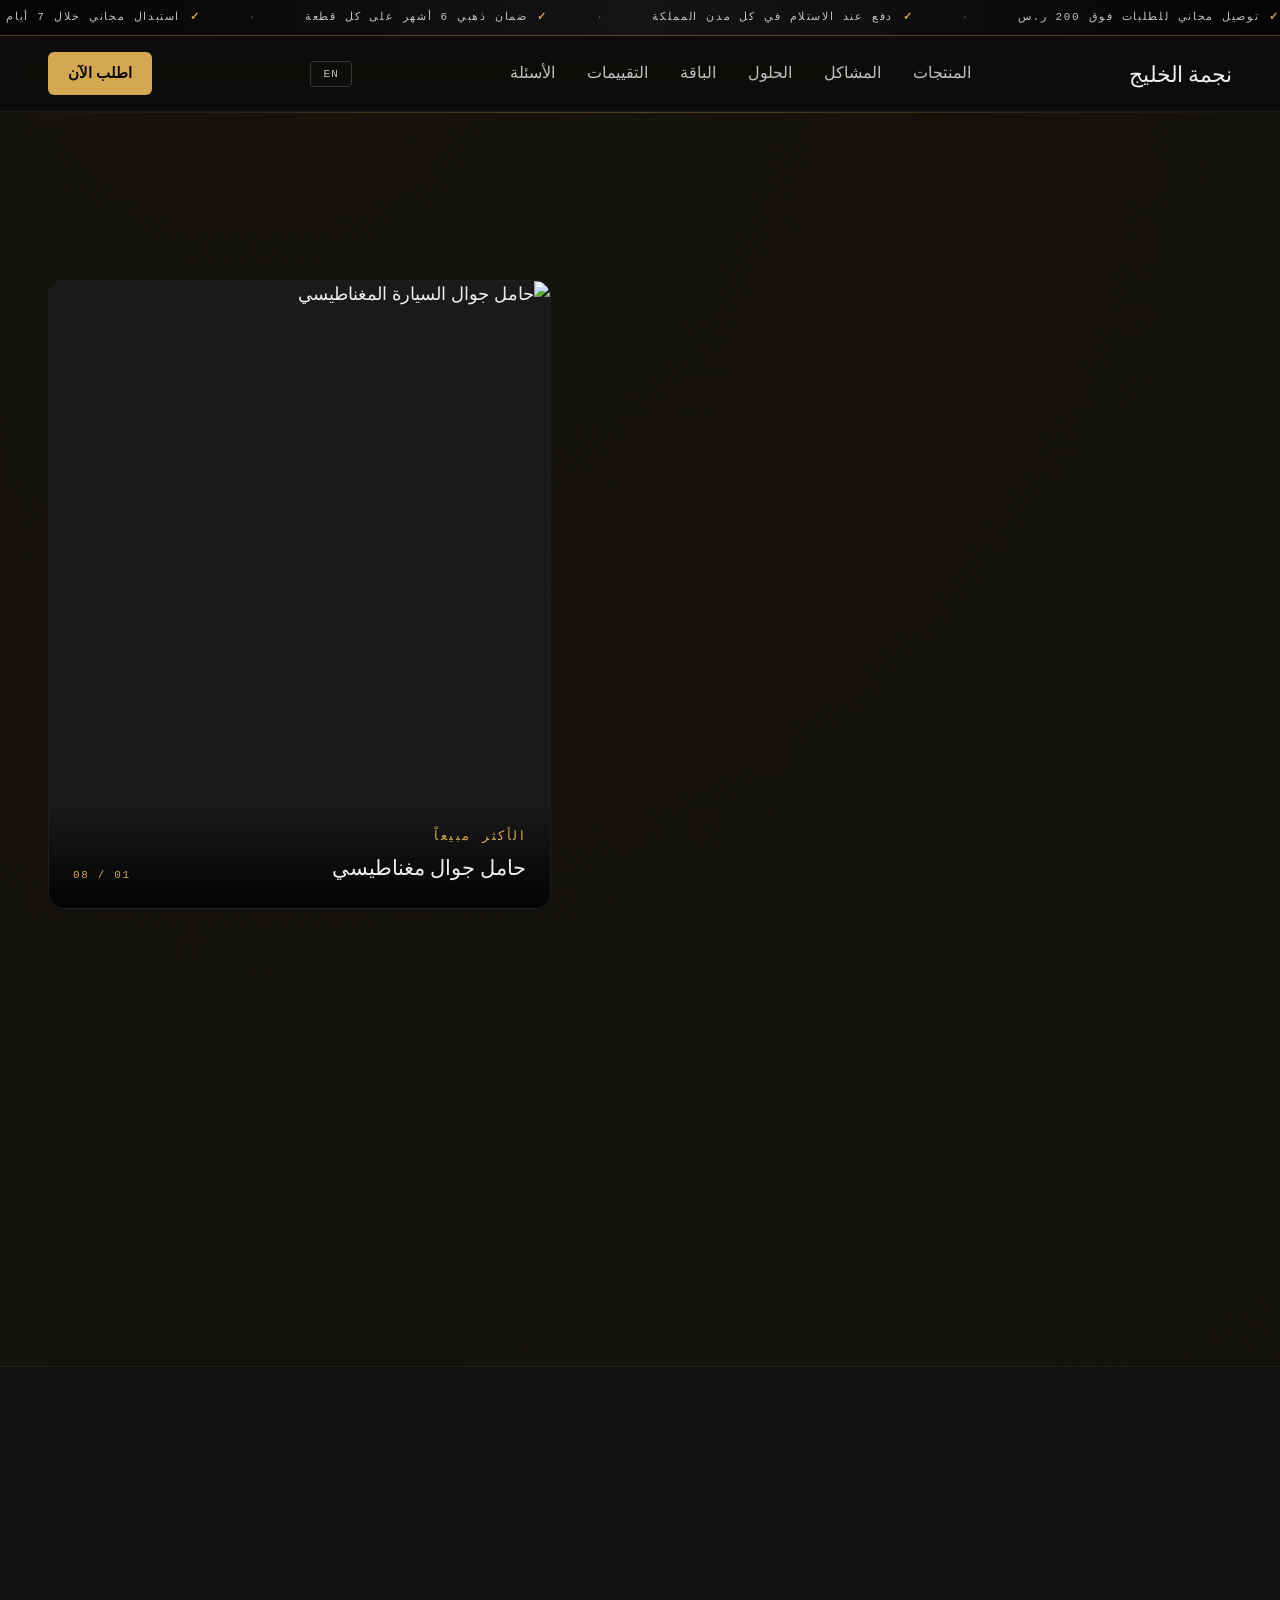
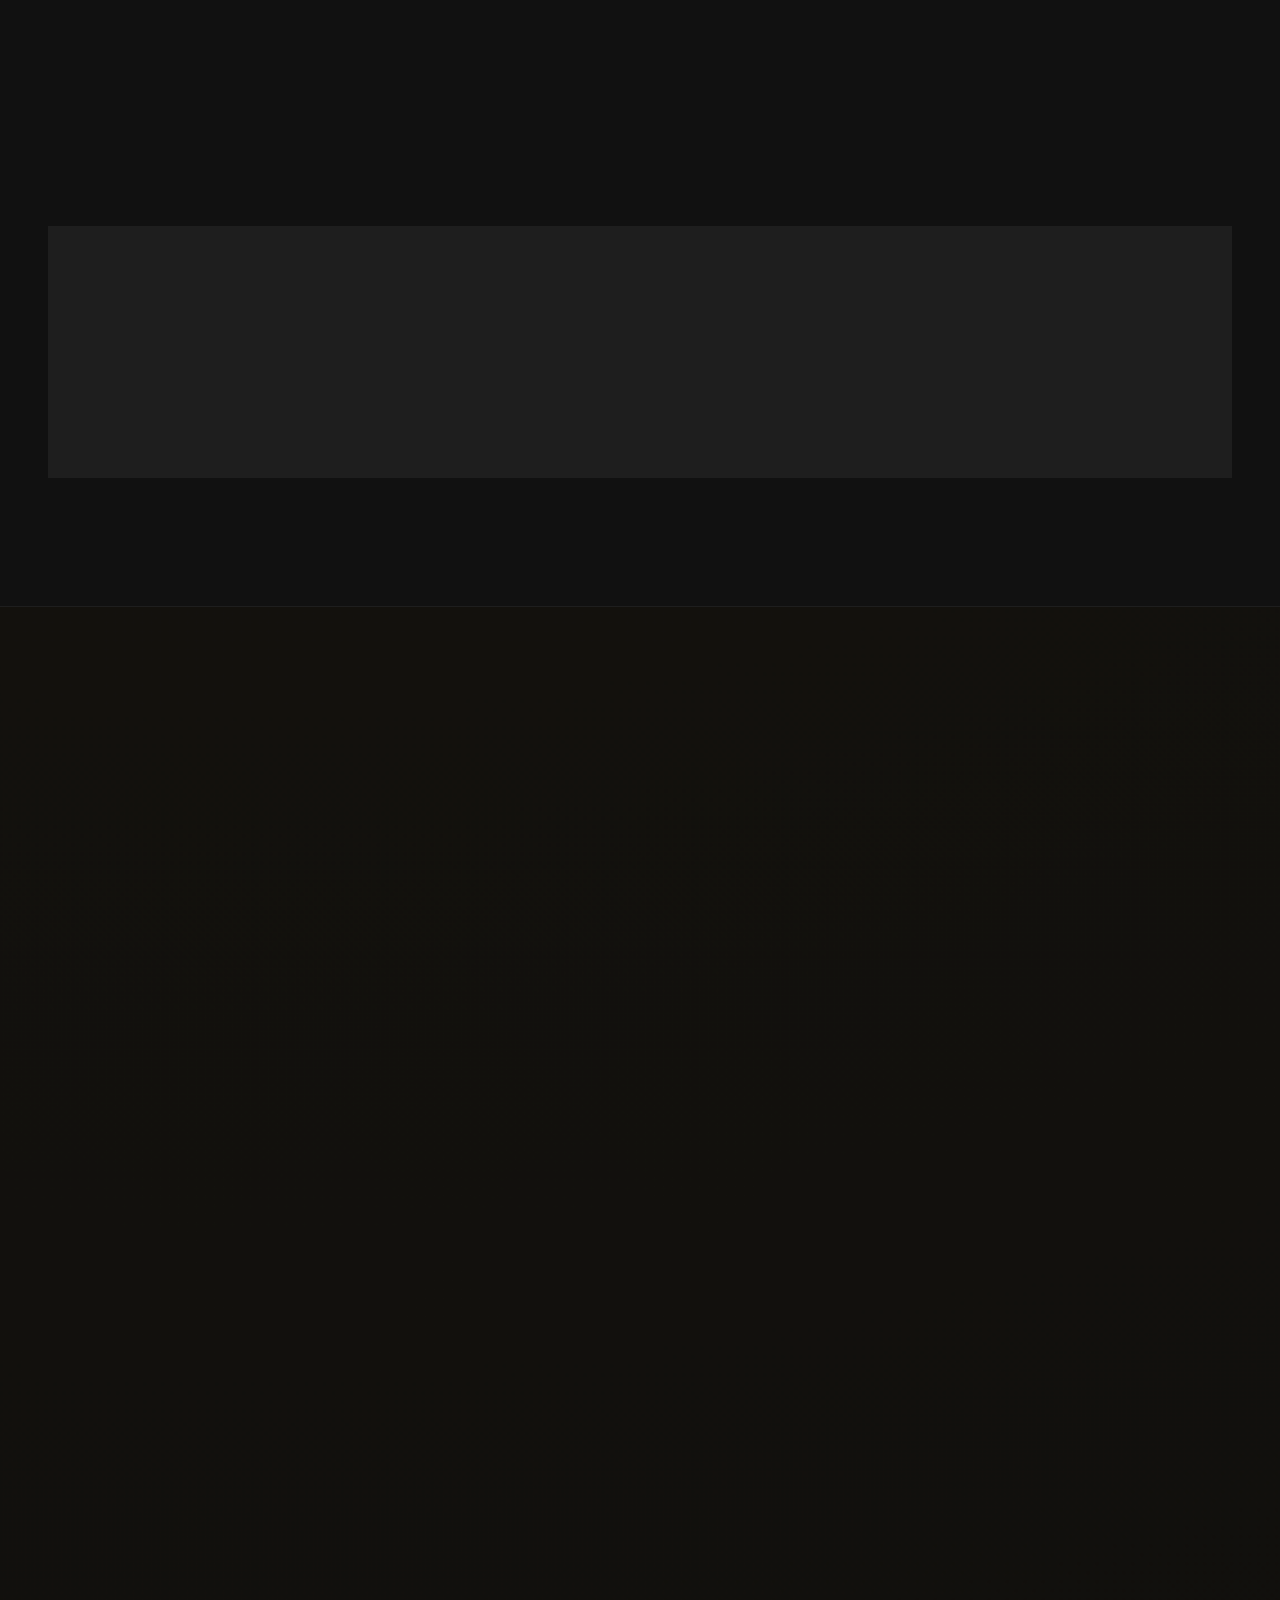
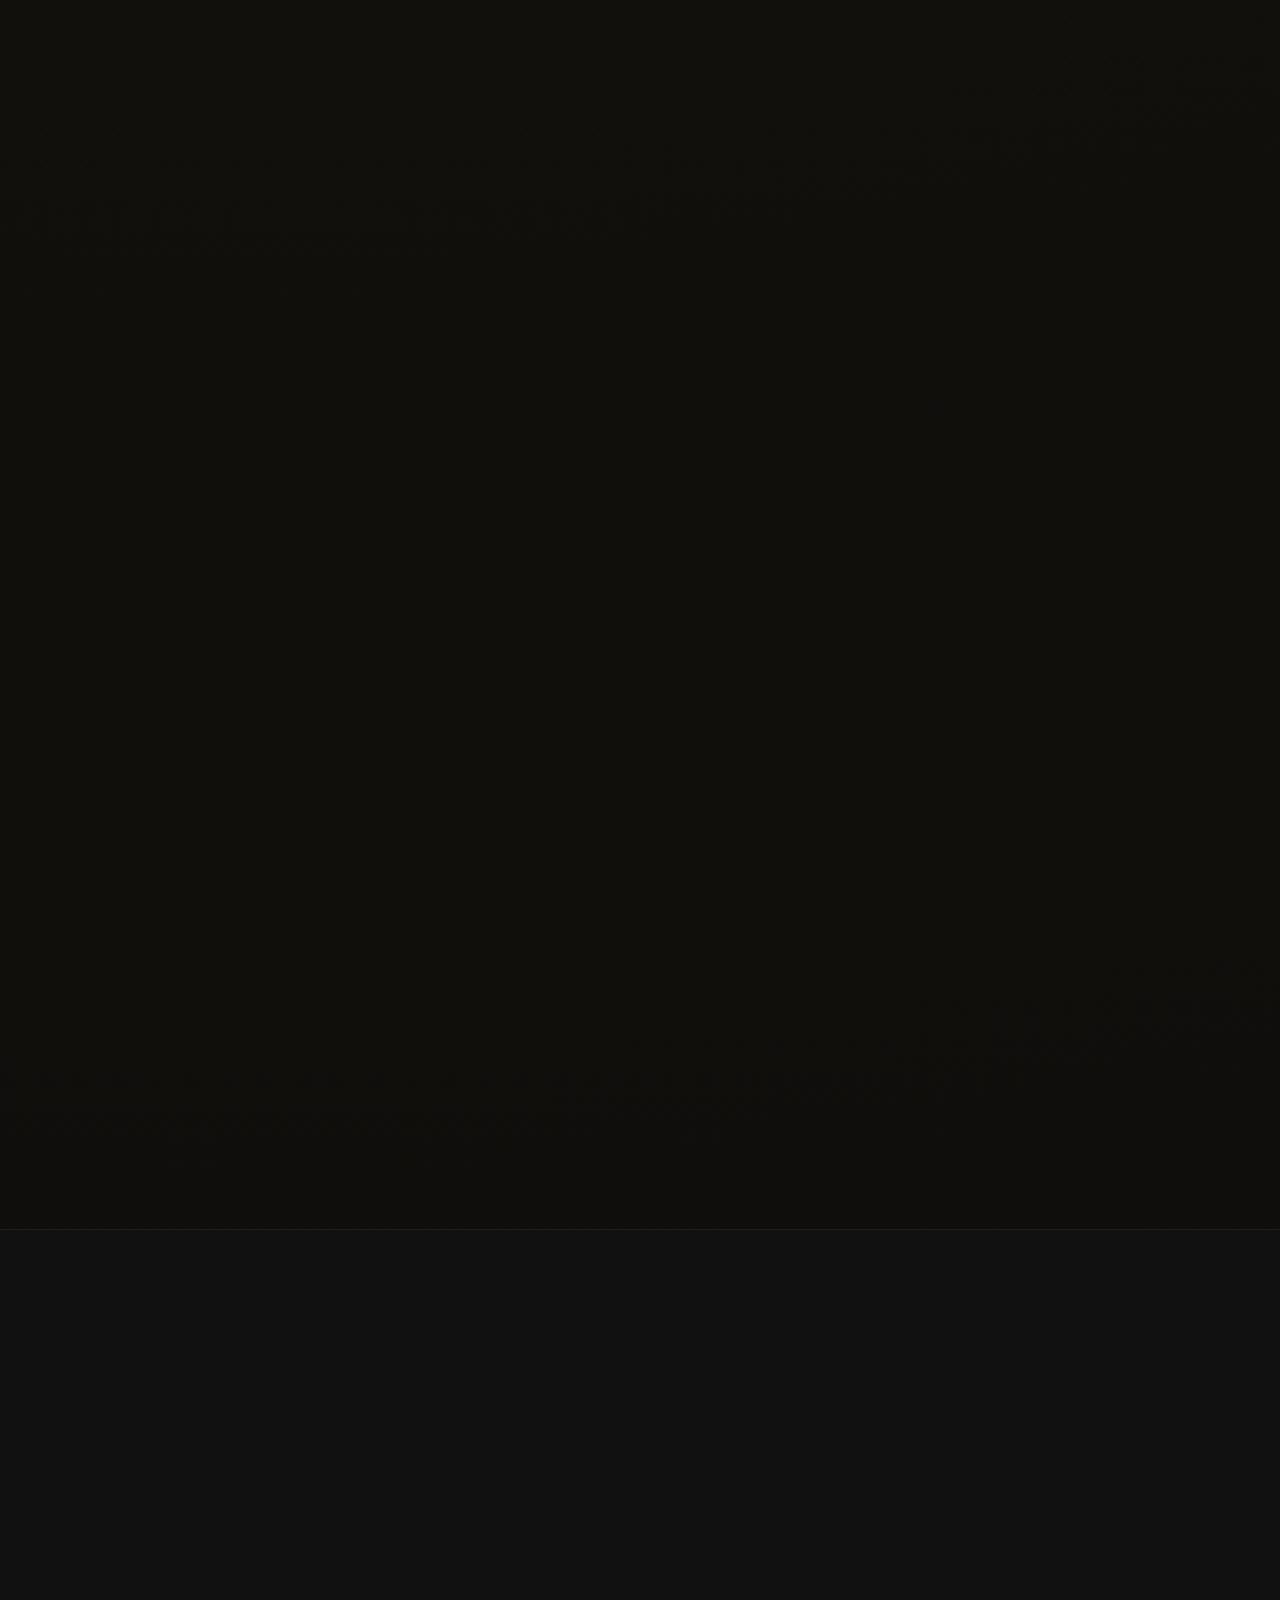
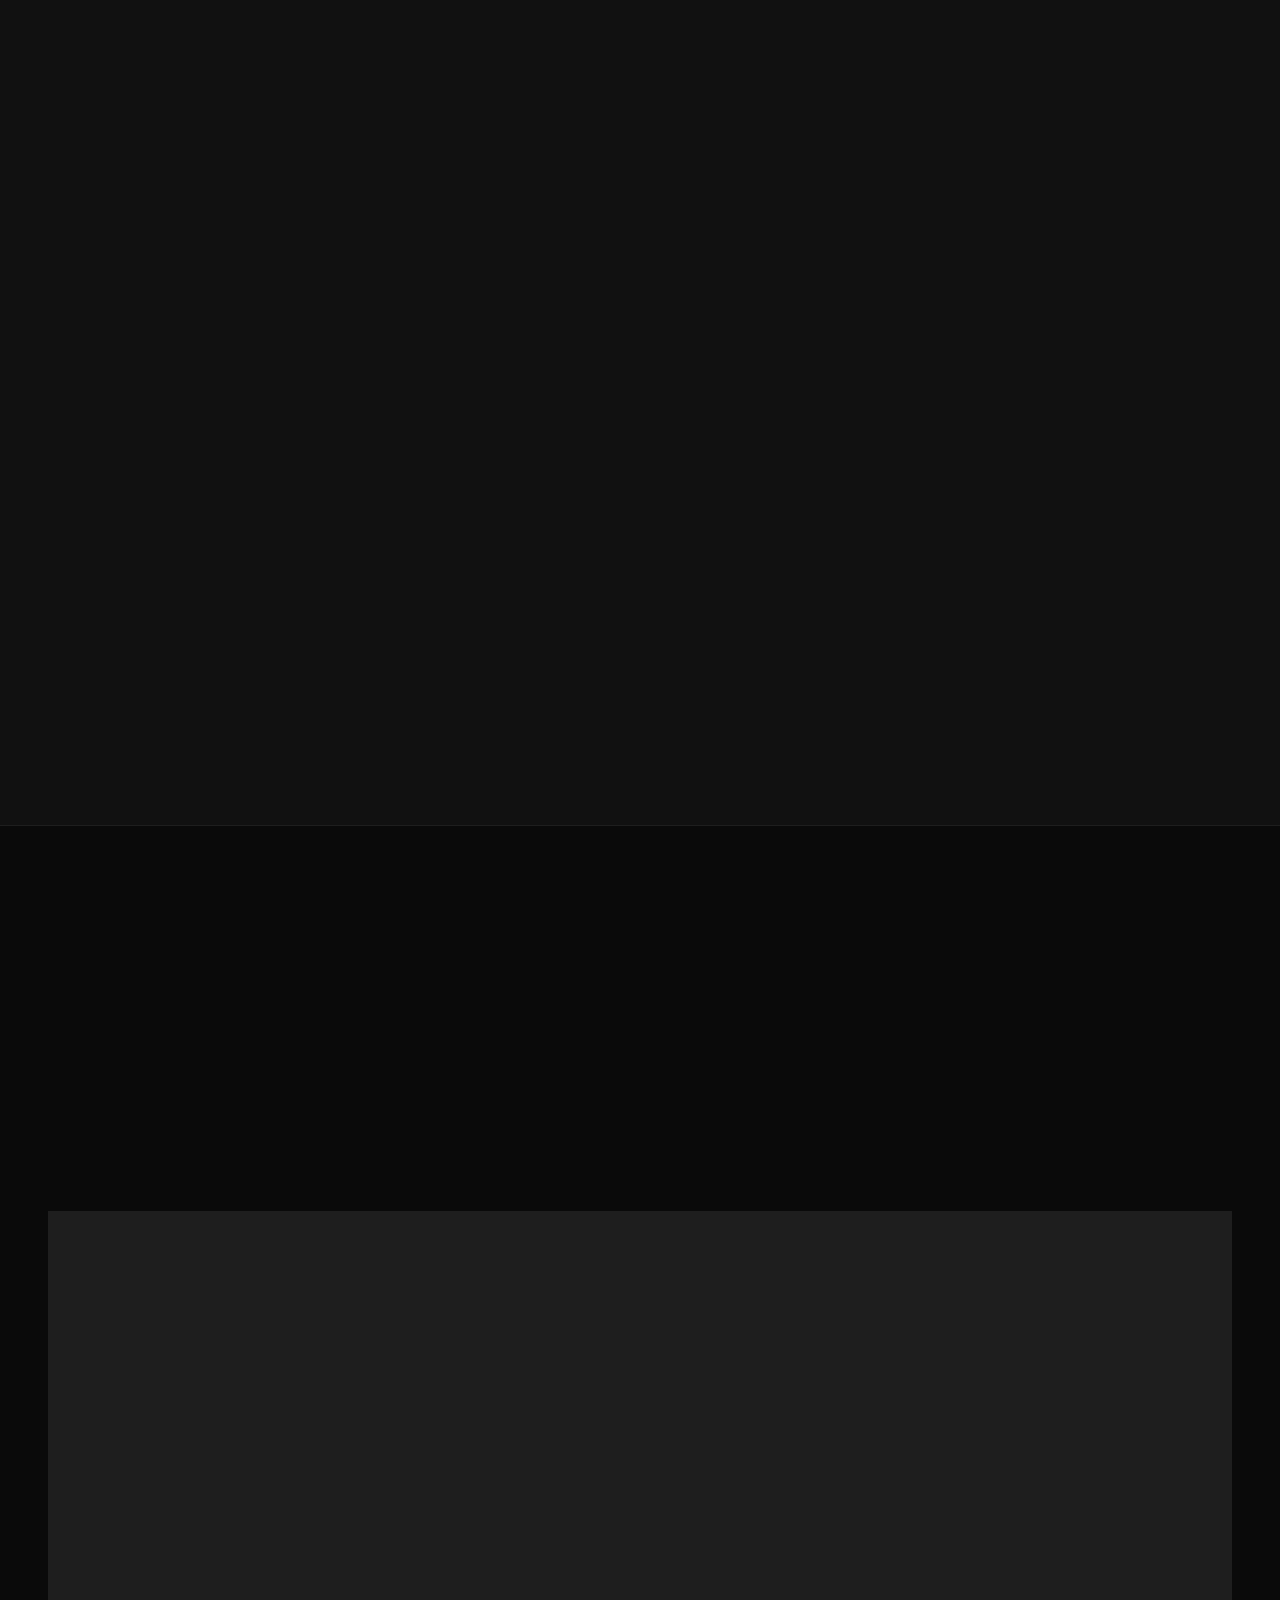
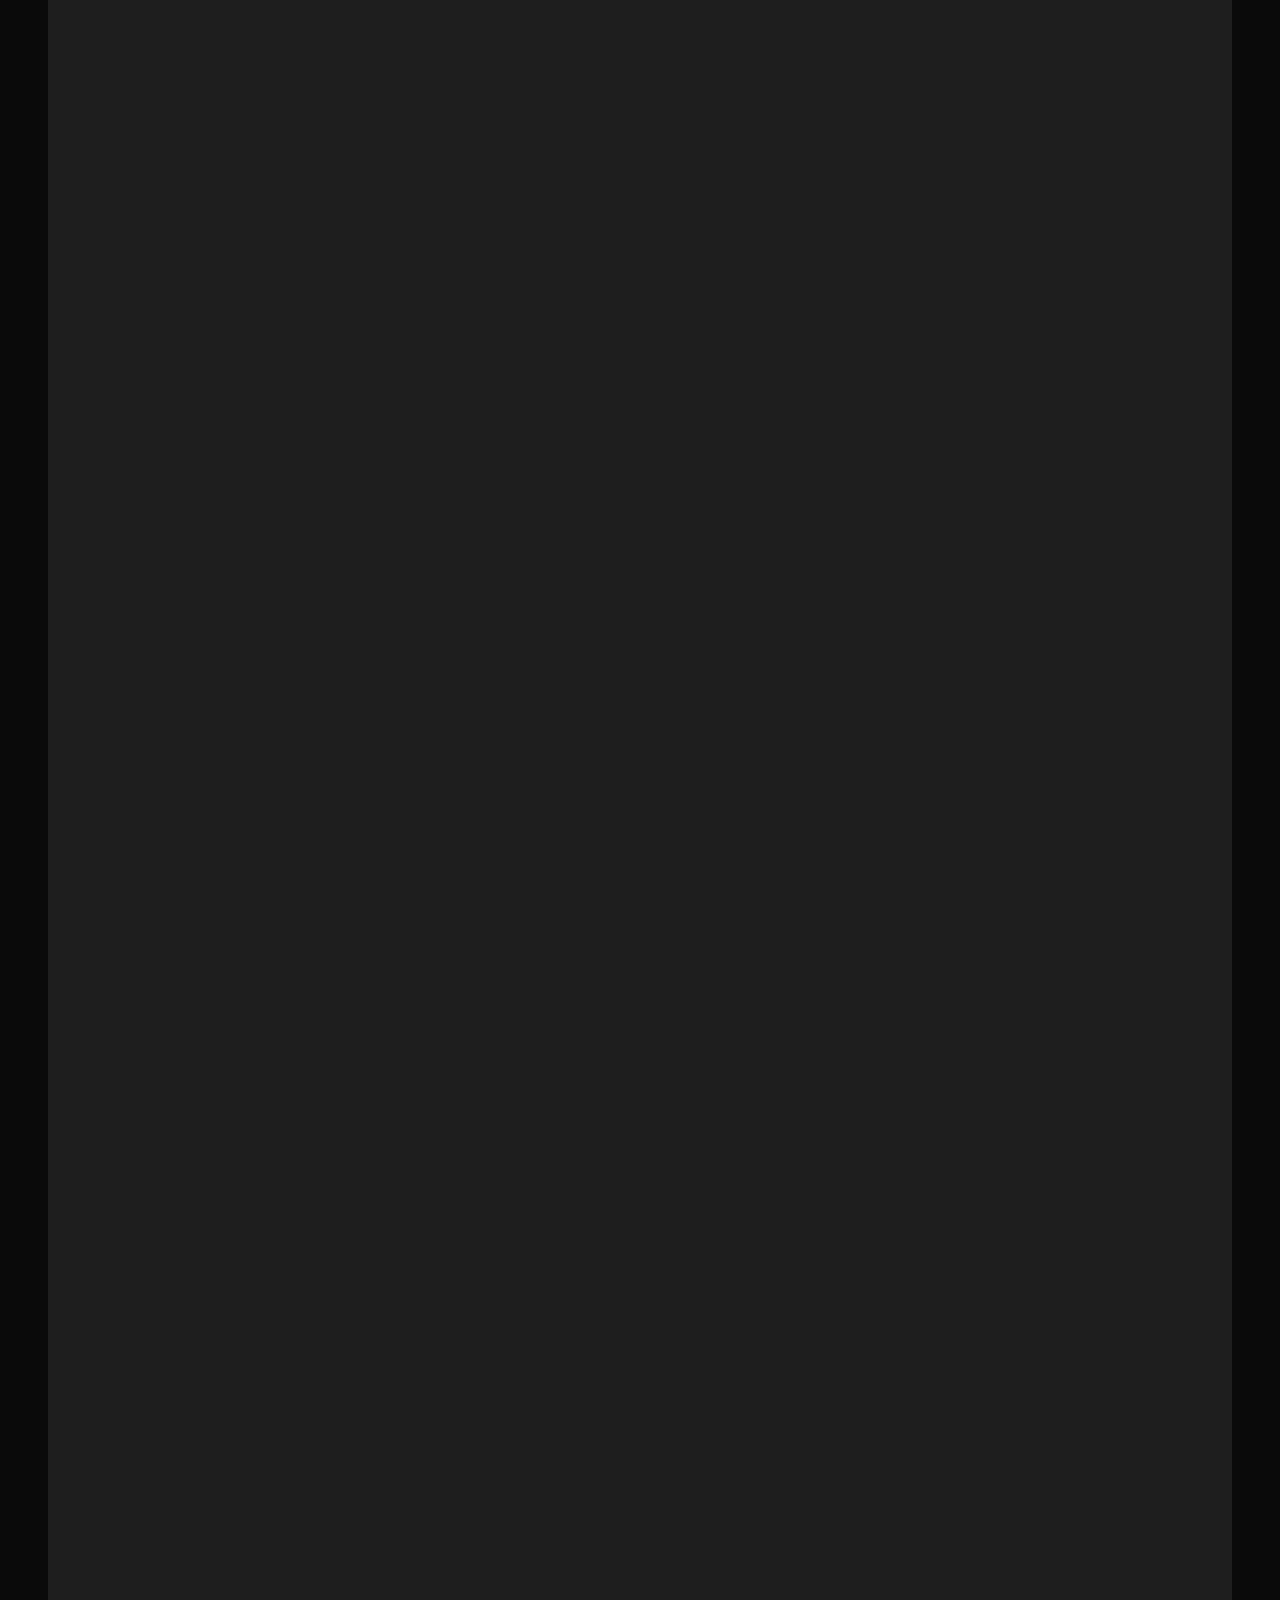
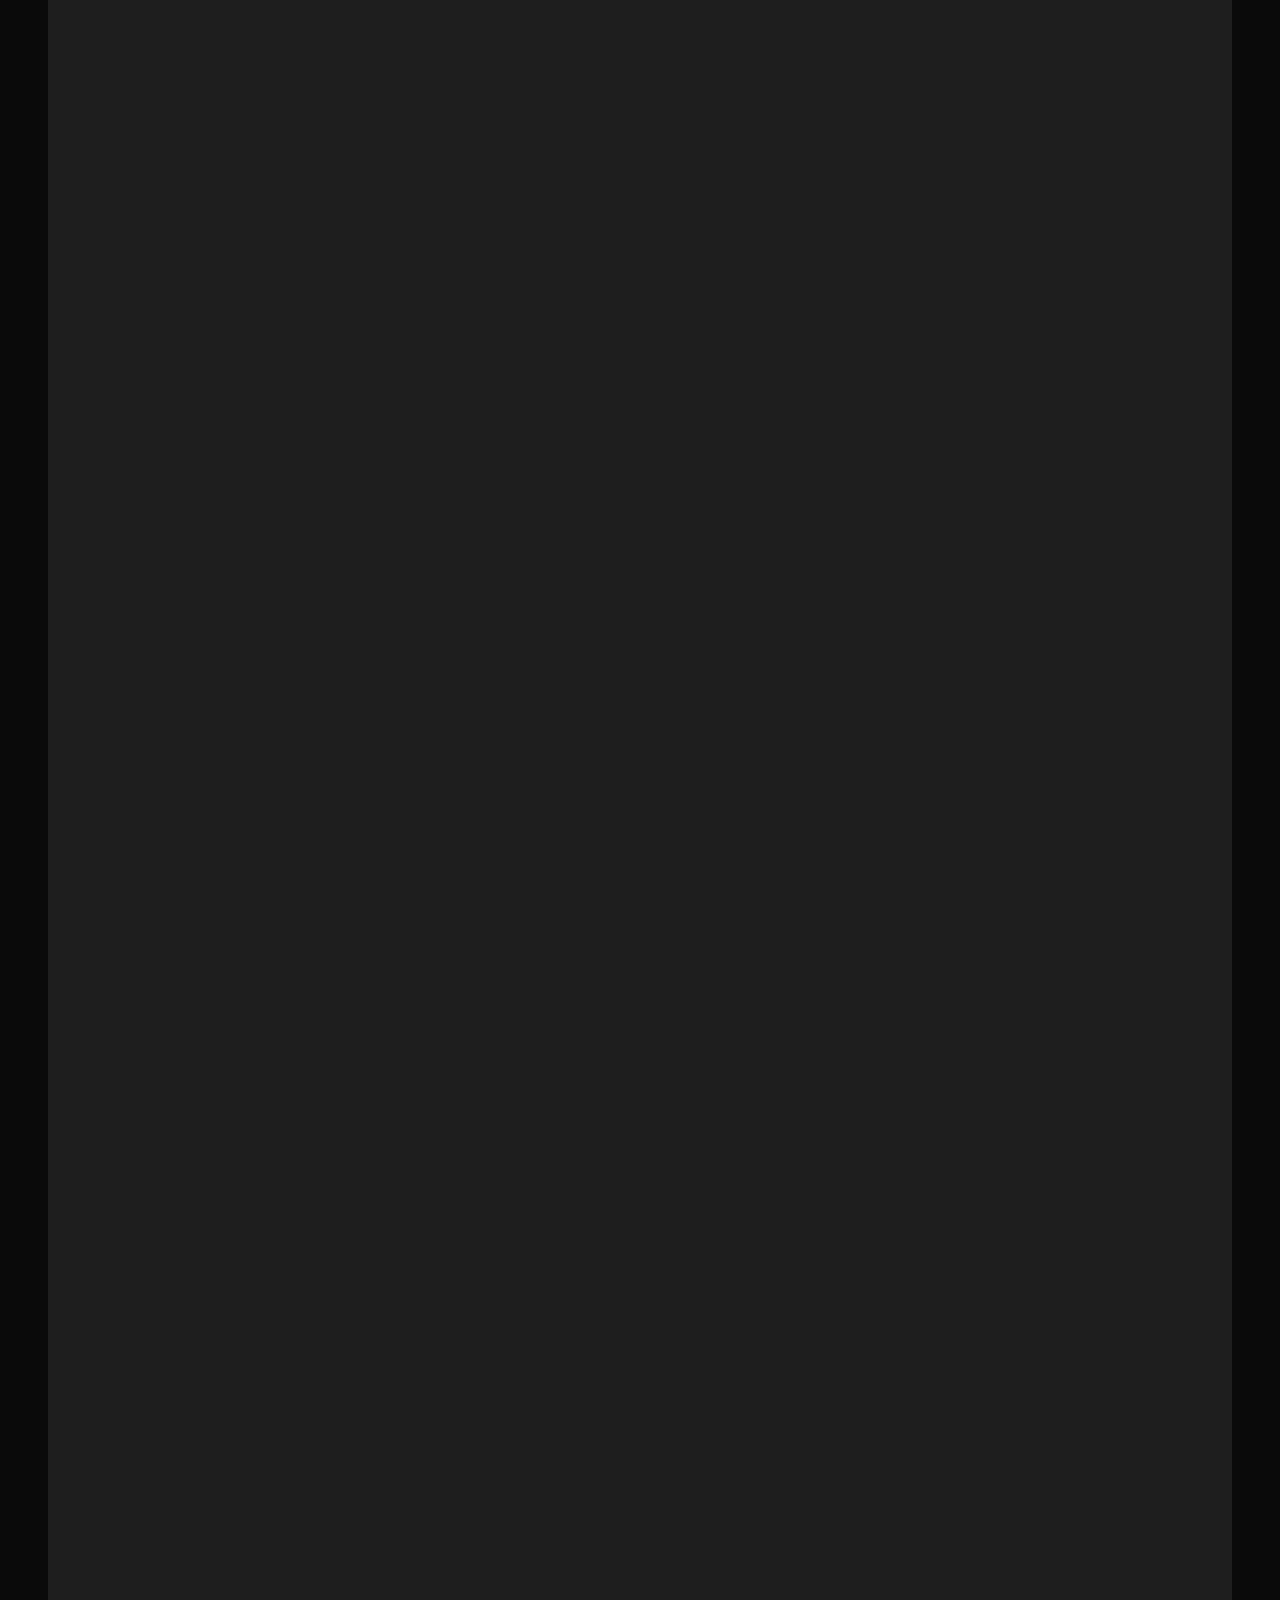
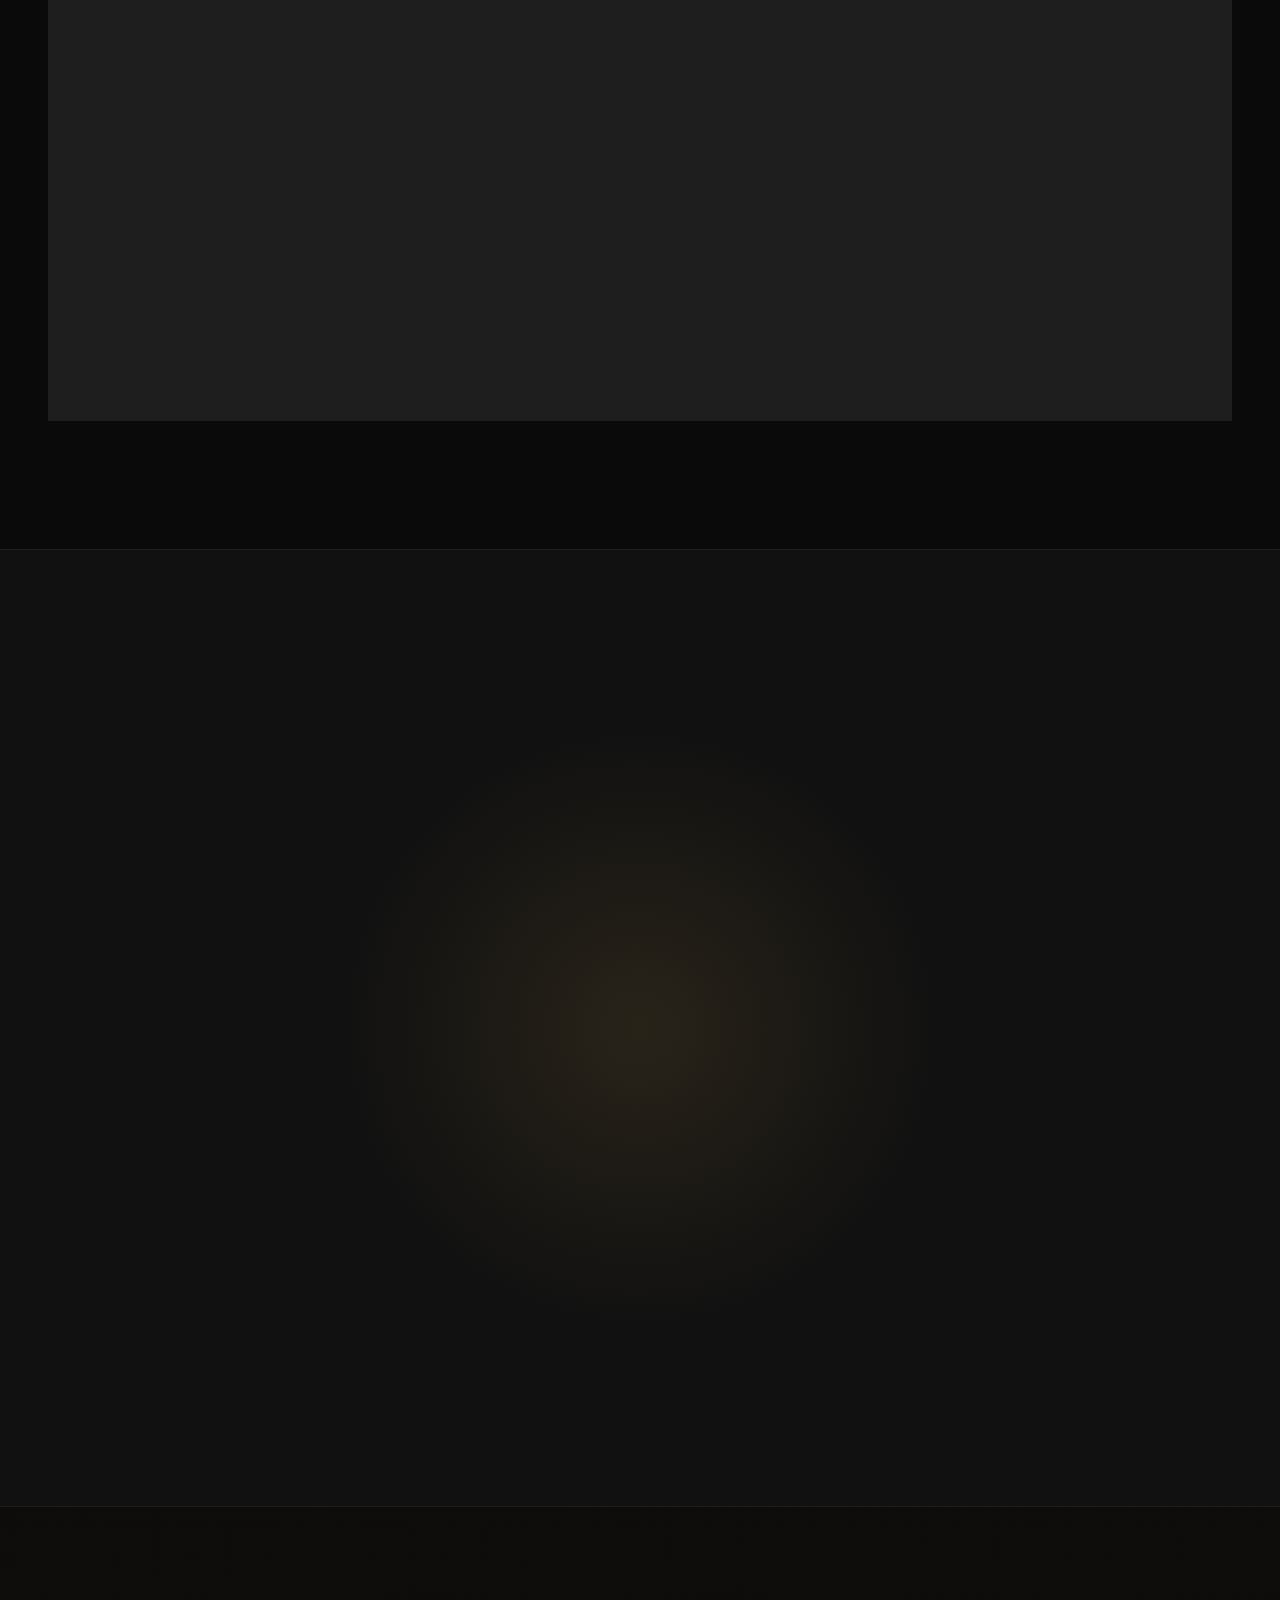
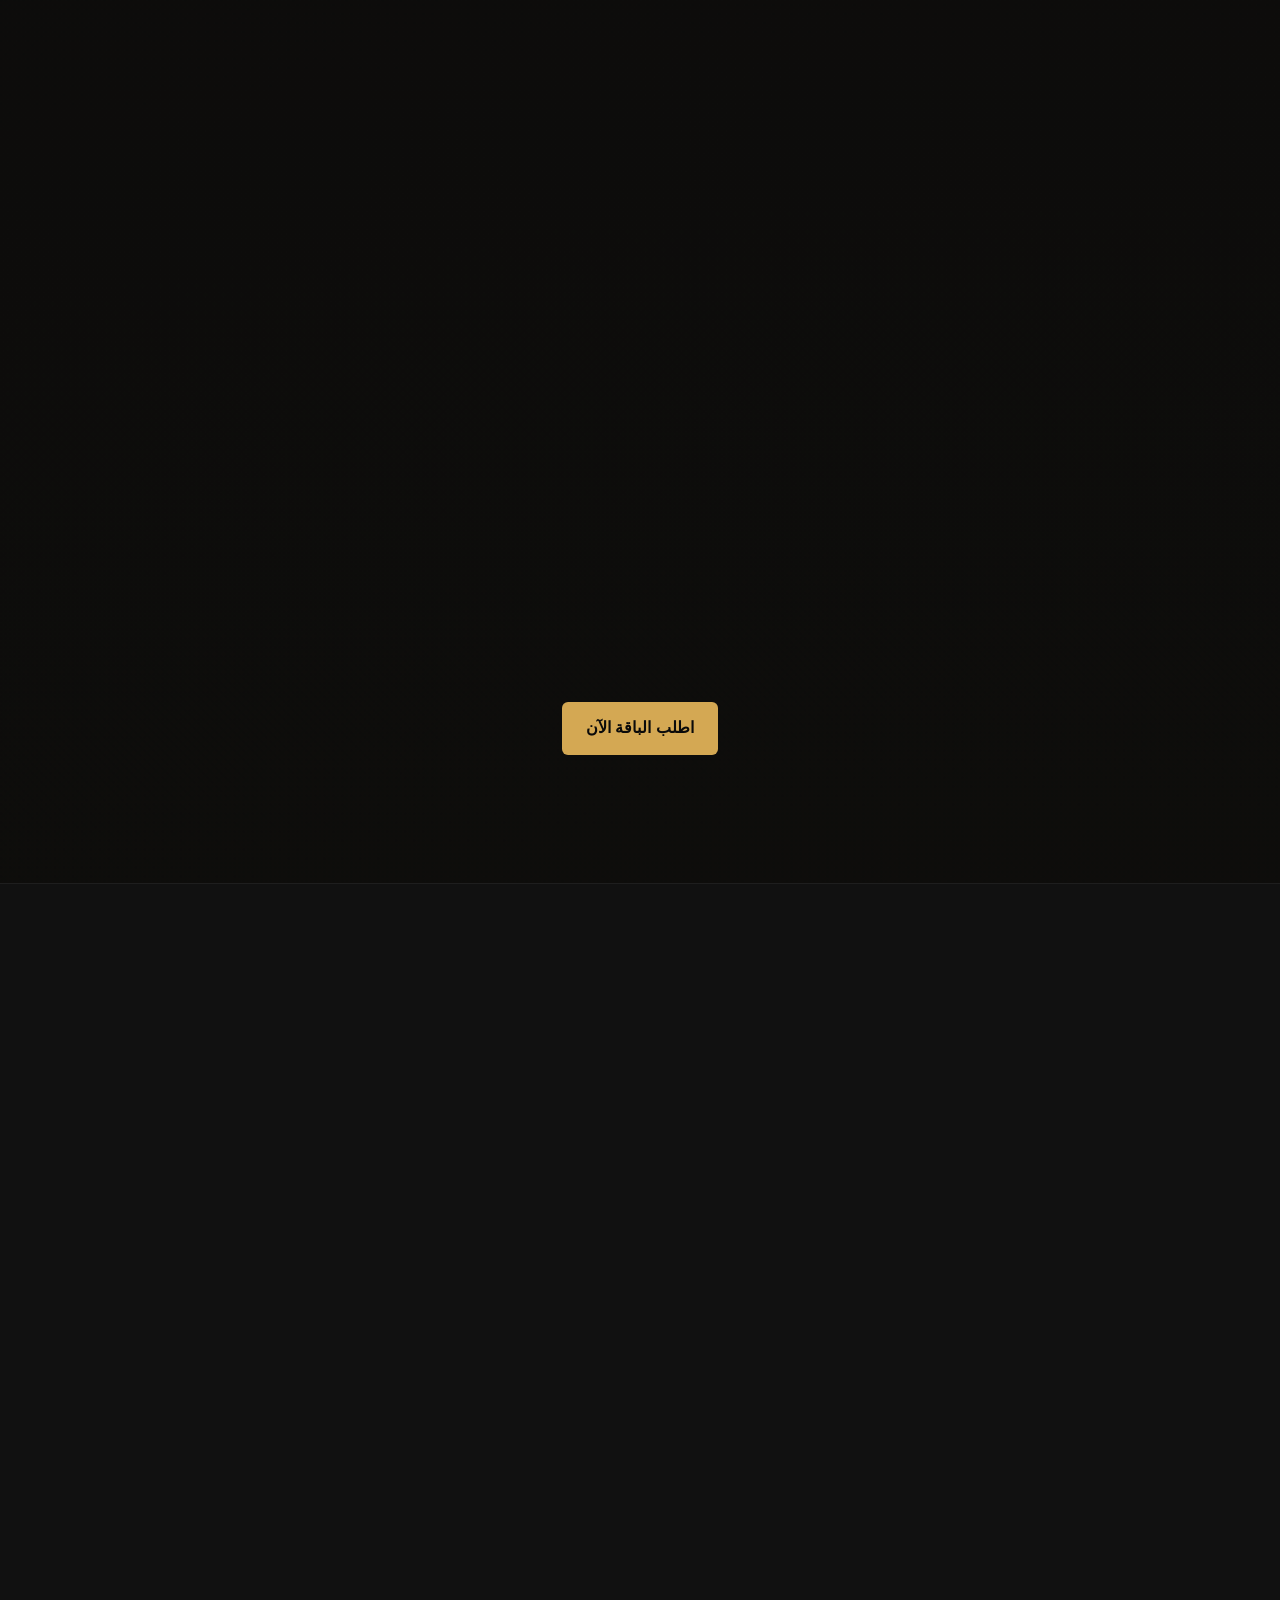
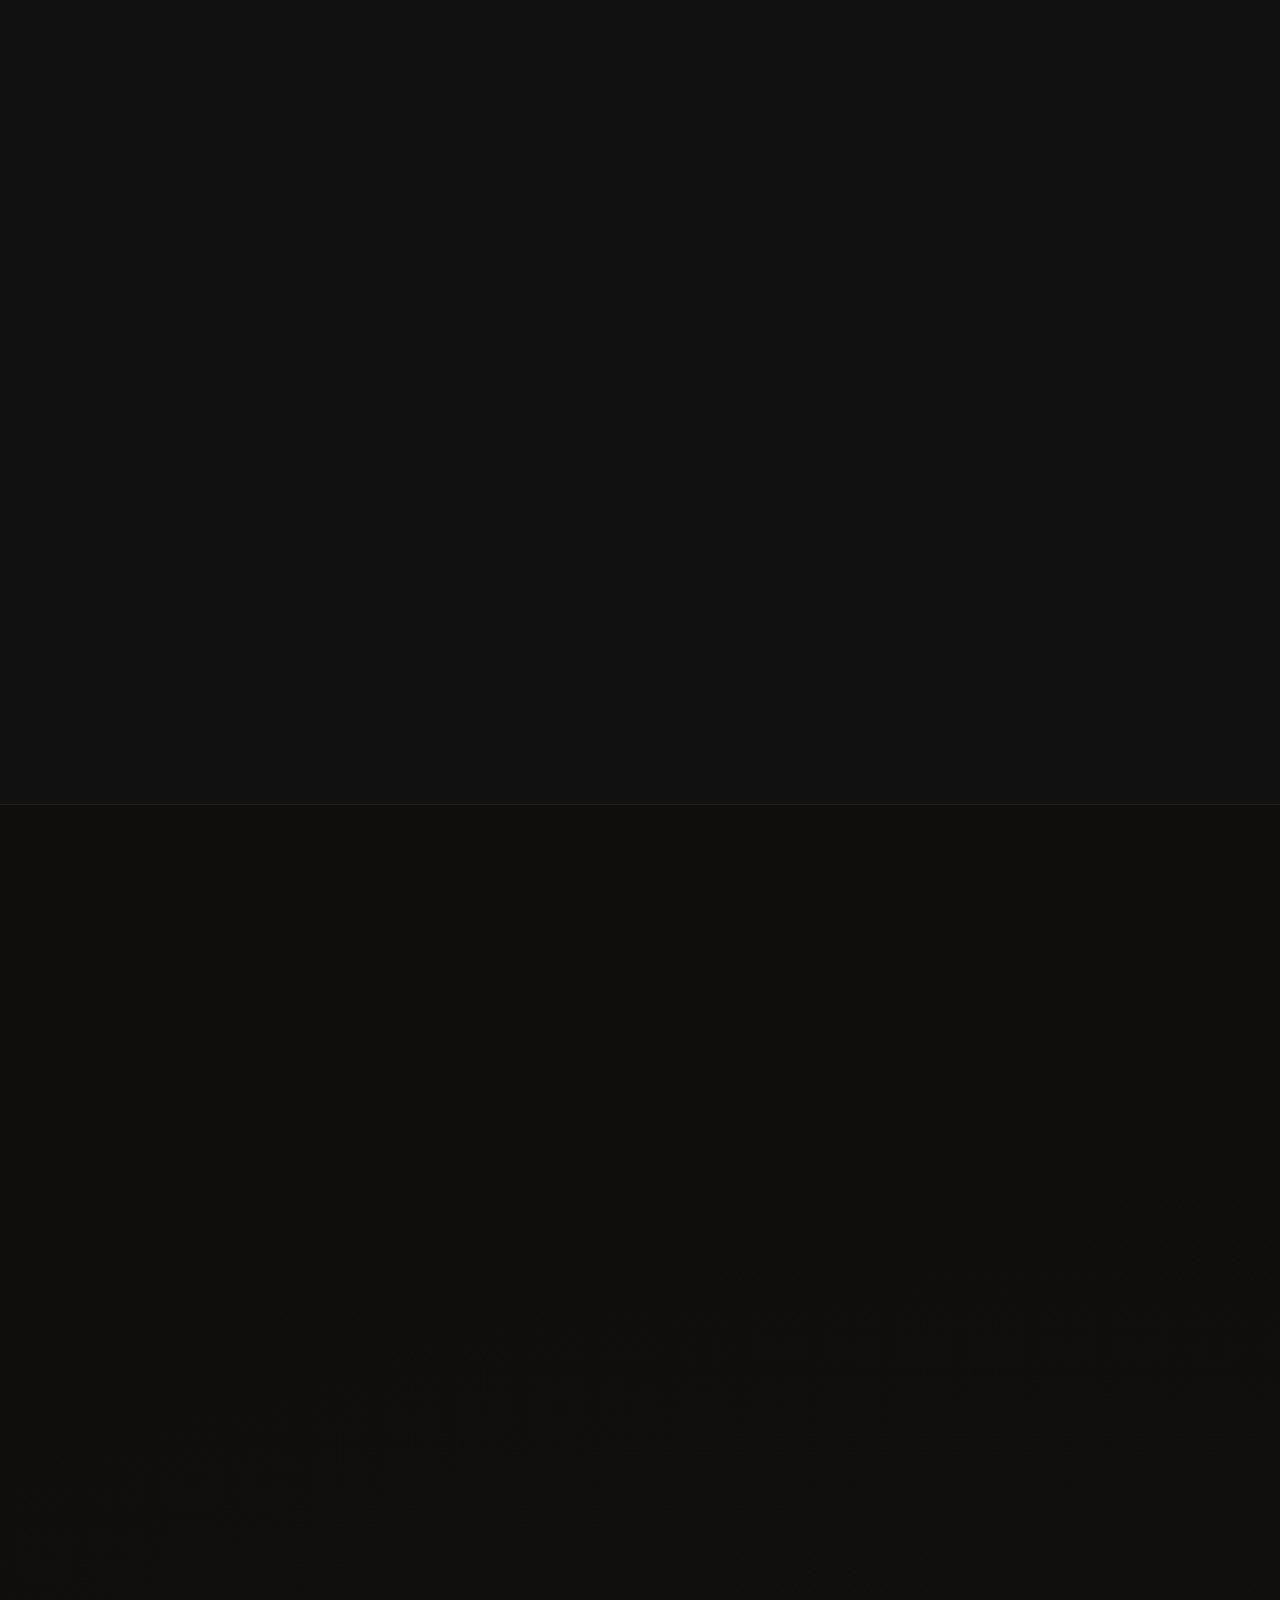
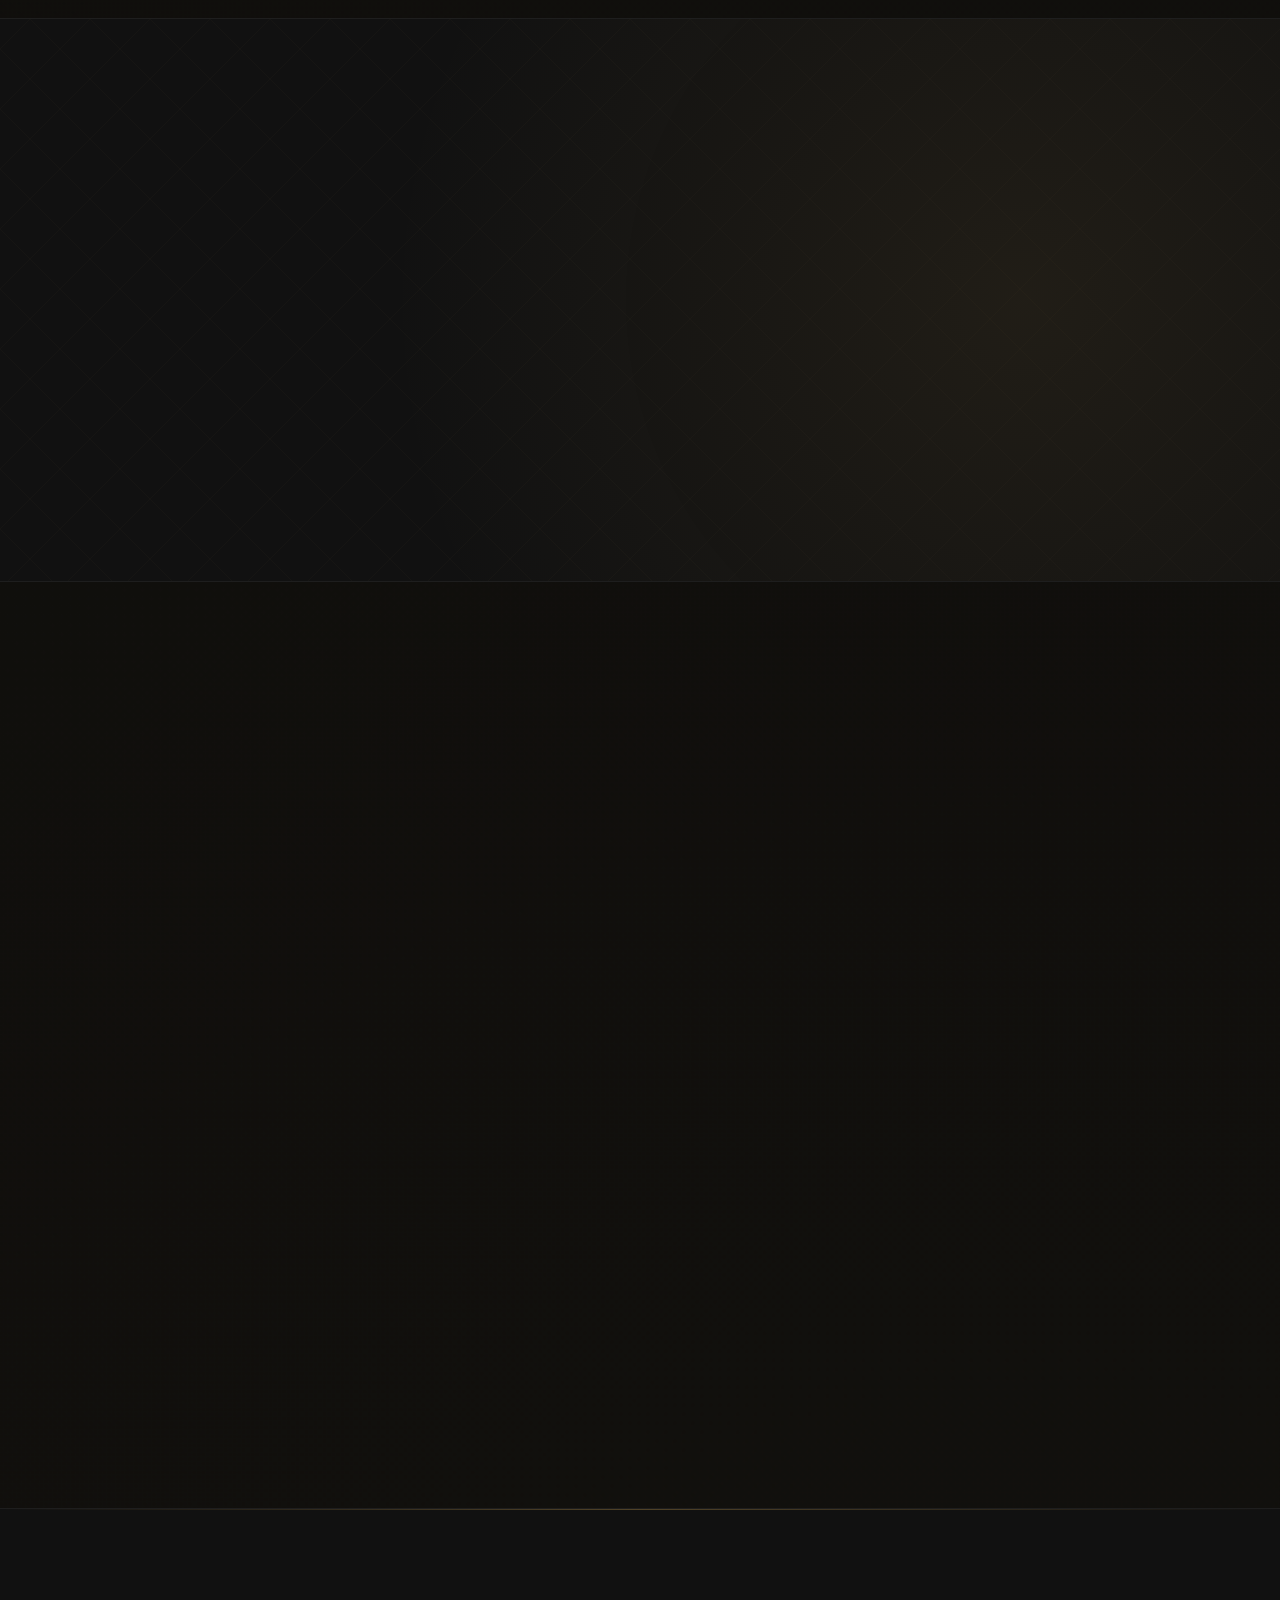
==== commit c1341b11: "Pick Ameen DNA upgrade: marquee, tsParticles, AOS, 3D tilt, floating WA, mobile CTA, confetti, befor" ====
--- a/index.html
+++ b/index.html
@@ -8,10 +8,38 @@
 <title>نجمة الخليج · Car Solutions</title>
 <link rel="preconnect" href="https://fonts.bunny.net" crossorigin>
 <link href="https://fonts.bunny.net/css?family=fraunces:300,400,500,600,700,800|inter-tight:300,400,500,600,700,800|jetbrains-mono:400,500,600&display=swap" rel="stylesheet">
+<link rel="stylesheet" href="https://unpkg.com/aos@2.3.4/dist/aos.css" rel="stylesheet">
 <link rel="stylesheet" href="style.css">
 <!-- Pixels injected by app.js based on config.json -->
 </head>
 <body>
+
+<!-- ============================ MARQUEE ============================ -->
+<div class="marquee" aria-label="عروض وتأكيدات">
+  <div class="marquee-track">
+    <span class="marquee-item"><span class="marquee-dot">✓</span> توصيل مجاني للطلبات فوق 200 ر.س</span>
+    <span class="marquee-sep">·</span>
+    <span class="marquee-item"><span class="marquee-dot">✓</span> دفع عند الاستلام في كل مدن المملكة</span>
+    <span class="marquee-sep">·</span>
+    <span class="marquee-item"><span class="marquee-dot">✓</span> ضمان ذهبي 6 أشهر على كل قطعة</span>
+    <span class="marquee-sep">·</span>
+    <span class="marquee-item"><span class="marquee-dot">✓</span> استبدال مجاني خلال 7 أيام</span>
+    <span class="marquee-sep">·</span>
+    <span class="marquee-item"><span class="marquee-dot">✓</span> دعم واتساب 24/7</span>
+    <span class="marquee-sep">·</span>
+    <!-- duplicate for seamless loop -->
+    <span class="marquee-item"><span class="marquee-dot">✓</span> توصيل مجاني للطلبات فوق 200 ر.س</span>
+    <span class="marquee-sep">·</span>
+    <span class="marquee-item"><span class="marquee-dot">✓</span> دفع عند الاستلام في كل مدن المملكة</span>
+    <span class="marquee-sep">·</span>
+    <span class="marquee-item"><span class="marquee-dot">✓</span> ضمان ذهبي 6 أشهر على كل قطعة</span>
+    <span class="marquee-sep">·</span>
+    <span class="marquee-item"><span class="marquee-dot">✓</span> استبدال مجاني خلال 7 أيام</span>
+    <span class="marquee-sep">·</span>
+    <span class="marquee-item"><span class="marquee-dot">✓</span> دعم واتساب 24/7</span>
+    <span class="marquee-sep">·</span>
+  </div>
+</div>
 
 <!-- ============================ NAV ============================ -->
 <nav class="nav">
@@ -25,6 +53,7 @@
       <a href="#problems">المشاكل</a>
       <a href="#solutions">الحلول</a>
       <a href="#bundle">الباقة</a>
+      <a href="#reviews">التقييمات</a>
       <a href="#faq">الأسئلة</a>
     </div>
     <button class="lang-toggle" onclick="toggleLanguage()" title="Switch to English">EN</button>
@@ -34,9 +63,10 @@
 
 <!-- ============================ HERO ============================ -->
 <header class="hero">
+  <div id="tsparticles" aria-hidden="true"></div>
   <div class="wrap">
     <div class="hero-grid">
-      <div>
+      <div data-aos="fade-up" data-aos-duration="800">
         <div class="hero-eyebrow">
           <span class="hero-eyebrow-text">CAR SOLUTIONS · منذ 2026</span>
         </div>
@@ -48,8 +78,8 @@
           ثماني قطع مختارة بعناية من حامل الجوال إلى الكاميرا والملحقات — كلها تحل مشكلة حقيقية في سيارتك، مصممة للسائق السعودي، تُسلَّم خلال أيام مع الدفع عند الاستلام.
         </p>
         <div class="hero-actions">
-          <a href="#products" class="btn btn-primary">تصفّح المنتجات</a>
-          <a href="#bundle" class="btn btn-ghost">باقة السيارة الكاملة</a>
+          <a href="#products" class="btn btn-primary" data-track="hero-cta-primary">تصفّح المنتجات</a>
+          <a href="#bundle" class="btn btn-ghost" data-track="hero-cta-bundle">باقة السيارة الكاملة</a>
         </div>
         <div class="hero-stats">
           <div class="stat">
@@ -70,7 +100,7 @@
           </div>
         </div>
       </div>
-      <div class="hero-visual reveal">
+      <div class="hero-visual reveal tilt-card" data-aos="fade-left" data-aos-duration="900" data-aos-delay="200">
         <img src="https://cdn.jsdelivr.net/gh/MASUd9330/nujmat-store@main/images/p01-main.jpg" alt="حامل جوال السيارة المغناطيسي" loading="eager">
         <div class="hero-visual-overlay">
           <div>
@@ -84,10 +114,38 @@
   </div>
 </header>
 
+<!-- ============================ CATEGORY TILES ============================ -->
+<section class="section-tight" id="categories">
+  <div class="wrap">
+    <div class="category-tiles" data-aos="fade-up" data-aos-duration="600">
+      <a href="#products" class="category-tile" data-aos="zoom-in" data-aos-delay="0">
+        <span class="category-tile-icon">🛡️</span>
+        <div class="category-tile-label">حماية وسلامة</div>
+        <div class="category-tile-count">04 قطع</div>
+      </a>
+      <a href="#products" class="category-tile" data-aos="zoom-in" data-aos-delay="100">
+        <span class="category-tile-icon">🧴</span>
+        <div class="category-tile-label">بريق وتلميع</div>
+        <div class="category-tile-count">02 قطعة</div>
+      </a>
+      <a href="#products" class="category-tile" data-aos="zoom-in" data-aos-delay="200">
+        <span class="category-tile-icon">⚡</span>
+        <div class="category-tile-label">طاقة</div>
+        <div class="category-tile-count">01 قطعة</div>
+      </a>
+      <a href="#products" class="category-tile" data-aos="zoom-in" data-aos-delay="300">
+        <span class="category-tile-icon">🛋️</span>
+        <div class="category-tile-label">راحة</div>
+        <div class="category-tile-count">01 قطعة</div>
+      </a>
+    </div>
+  </div>
+</section>
+
 <!-- ============================ THE PROBLEM ============================ -->
 <section class="problem section" id="problems">
   <div class="wrap">
-    <div class="section-header">
+    <div class="section-header" data-aos="fade-up">
       <div>
         <span class="section-eyebrow">المشكلة</span>
         <h2 class="section-title">في <em>السعودية</em>،<br>سيارتك تتحمل أكثر</h2>
@@ -96,17 +154,17 @@
     </div>
 
     <div class="problem-grid">
-      <div class="problem-card">
+      <div class="problem-card" data-aos="fade-up" data-aos-delay="0">
         <div class="problem-num">01 / 03</div>
         <h3 class="problem-title">الحرارة تدمّر سيارتك</h3>
         <p class="problem-desc">الصيف السعودي يرفع درجة الحرارة داخل السيارة لـ 70°C. تكسّر لوحة القيادة، بهتان المقاعد، وتلف الإلكترونيات — كل هذا بدون حماية.</p>
       </div>
-      <div class="problem-card">
+      <div class="problem-card" data-aos="fade-up" data-aos-delay="150">
         <div class="problem-num">02 / 03</div>
         <h3 class="problem-title">الهاتف خطر أثناء القيادة</h3>
         <p class="problem-desc">بدون حامل، تستخدم يد واحدة للقيادة. 60% من حوادث السيارات في السعودية سببها تشتت الانتباه — وأكبر مصدر: الجوال.</p>
       </div>
-      <div class="problem-card">
+      <div class="problem-card" data-aos="fade-up" data-aos-delay="300">
         <div class="problem-num">03 / 03</div>
         <h3 class="problem-title">لا دليل قانوني عند الحوادث</h3>
         <p class="problem-desc">حادث بسيط في موقف سيارات بدون dash cam = كلامك ضد كلامهم. أنت تخسر القضية لأن لا يوجد فيديو يثبت ما حدث.</p>
@@ -118,7 +176,7 @@
 <!-- ============================ SOLUTION MATRIX ============================ -->
 <section class="section" id="solutions">
   <div class="wrap">
-    <div class="section-header">
+    <div class="section-header" data-aos="fade-up">
       <div>
         <span class="section-eyebrow">الحل</span>
         <h2 class="section-title">ثماني قطع.<br><em>كل واحدة تحل مشكلة.</em></h2>
@@ -126,7 +184,7 @@
       <p class="lede">لا نبيع "اكسسوارات". نبيع حلول لمشاكل حقيقية في سيارتك. كل قطعة اخترناها بسبب مشكلة محددة تحلها — لا غير.</p>
     </div>
 
-    <div class="solution-table">
+    <div class="solution-table" data-aos="fade-up" data-aos-delay="100">
       <div class="solution-row solution-header-row">
         <div class="solution-cell solution-num">#</div>
         <div class="solution-cell">المشكلة</div>
@@ -194,10 +252,102 @@
   </div>
 </section>
 
+<!-- ============================ WHY NUJMAT (TRUST PILLARS) ============================ -->
+<section class="section" id="why">
+  <div class="wrap">
+    <div class="section-header" data-aos="fade-up">
+      <div>
+        <span class="section-eyebrow">لماذا نجمة الخليج</span>
+        <h2 class="section-title">أربع <em>ركائز</em><br>نبني عليها ثقتكم</h2>
+      </div>
+      <p class="lede">لسنا مجرد متجر dropshipping. كل قطعة في موقعنا مرت بفلتر صارم قبل أن نعرضها عليك. لأن ثقة العميل أهم من أي عملية بيع.</p>
+    </div>
+
+    <div class="trust-pillars">
+      <div class="trust-pillar" data-aos="fade-up" data-aos-delay="0">
+        <div class="trust-pillar-num">01 / 04</div>
+        <span class="trust-pillar-icon">✓</span>
+        <h3 class="trust-pillar-title">مختار بعناية</h3>
+        <p class="trust-pillar-desc">كل قطعة مرت باختبار جودة صارم، مراجعة أمازون السعودية، وتحقق من زامبيل قبل الإدراج.</p>
+      </div>
+      <div class="trust-pillar" data-aos="fade-up" data-aos-delay="100">
+        <div class="trust-pillar-num">02 / 04</div>
+        <span class="trust-pillar-icon">🛡️</span>
+        <h3 class="trust-pillar-title">مضمون 6 أشهر</h3>
+        <p class="trust-pillar-desc">ضمان ذهبي شامل على كل قطعة. إذا وصل معطوباً، استبدالك مجاني خلال 7 أيام — بدون أسئلة.</p>
+      </div>
+      <div class="trust-pillar" data-aos="fade-up" data-aos-delay="200">
+        <div class="trust-pillar-num">03 / 04</div>
+        <span class="trust-pillar-icon">🚚</span>
+        <h3 class="trust-pillar-title">توصيل سريع</h3>
+        <p class="trust-pillar-desc">3-5 أيام عمل لكل مدن المملكة. شركات لوجستيات محلية، لا انتظار من الصين. دفع عند الاستلام.</p>
+      </div>
+      <div class="trust-pillar" data-aos="fade-up" data-aos-delay="300">
+        <div class="trust-pillar-num">04 / 04</div>
+        <span class="trust-pillar-icon">💬</span>
+        <h3 class="trust-pillar-title">دعم 24/7</h3>
+        <p class="trust-pillar-desc">فريق دعم سعودي على واتساب يرد عليك خلال دقائق. قبل الطلب، أثناء التوصيل، وبعد الاستلام.</p>
+      </div>
+    </div>
+  </div>
+</section>
+
+<!-- ============================ HOW WE CURATE ============================ -->
+<section class="section" id="curate" style="background: var(--bg-subtle); border-top: 1px solid var(--border-soft); border-bottom: 1px solid var(--border-soft);">
+  <div class="wrap">
+    <div class="section-header" data-aos="fade-up">
+      <div>
+        <span class="section-eyebrow">كيف نختار</span>
+        <h2 class="section-title">ليش <em>تأخذ 8 قطع فقط</em><br>لا 80؟</h2>
+      </div>
+      <p class="lede">المنافسون يبيعون كل شيء — وهذا بالضبط المشكلة. نحن نبيع فقط ما نختبره ونثق فيه. قصة كل قطعة تبدأ قبل أشهر من وصولها للموقع.</p>
+    </div>
+
+    <div class="curate-grid">
+      <div class="curate-steps">
+        <div class="curate-step" data-aos="fade-left" data-aos-delay="0">
+          <div class="curate-step-num">01</div>
+          <div class="curate-step-content">
+            <h4>بحث السوق السعودي</h4>
+            <p>ندرس أمازون السعودية، نون، وزامبيل لتحديد المنتجات اللي عليها طلب حقيقي، لا مجرد ترندات مؤقتة.</p>
+          </div>
+        </div>
+        <div class="curate-step" data-aos="fade-left" data-aos-delay="100">
+          <div class="curate-step-num">02</div>
+          <div class="curate-step-content">
+            <h4>اختبار الجودة</h4>
+            <p>كل قطعة تُفحص يدوياً — الخامة، المتانة، الأداء. لو ما عجبتنا النتيجة، نرفض المورد حتى لو كانت الأكثر مبيعاً.</p>
+          </div>
+        </div>
+        <div class="curate-step" data-aos="fade-left" data-aos-delay="200">
+          <div class="curate-step-num">03</div>
+          <div class="curate-step-content">
+            <h4>تحقق من المراجعات</h4>
+            <p>نتأكد من تقييمات حقيقية 4+ نجوم، عدد مراجعات كبير (1000+)، وعدم وجود شكاوى متكررة في الجودة أو التوصيل.</p>
+          </div>
+        </div>
+        <div class="curate-step" data-aos="fade-left" data-aos-delay="300">
+          <div class="curate-step-num">04</div>
+          <div class="curate-step-content">
+            <h4>ضمان ذهبي</h4>
+            <p>نقف خلف كل قطعة بضمان 6 أشهر. لو حصلت مشكلة، نتحملها كاملة. ثقتك أغلى من هامش الربح.</p>
+          </div>
+        </div>
+      </div>
+      <div class="curate-visual" data-aos="fade-left" data-aos-delay="200">
+        <div class="curate-visual-text">
+          مختار<br>بعناية
+          <small>8 من 200+</small>
+        </div>
+      </div>
+    </div>
+  </div>
+</section>
+
 <!-- ============================ PRODUCTS ============================ -->
 <section class="products-section section" id="products">
   <div class="wrap">
-    <div class="section-header">
+    <div class="section-header" data-aos="fade-up">
       <div>
         <span class="section-eyebrow">المنتجات</span>
         <h2 class="section-title">اختر <em>ما تحتاجه سيارتك.</em></h2>
@@ -206,7 +356,7 @@
     </div>
 
     <div class="products-grid">
-      <a href="product.html?id=01" class="product-card">
+      <a href="product.html?id=01" class="product-card tilt-card" data-aos="fade-up" data-aos-delay="0">
         <div class="product-card-image">
           <img src="https://cdn.jsdelivr.net/gh/MASUd9330/nujmat-store@main/images/p01-main.jpg" alt="حامل جوال السيارة المغناطيسي" loading="lazy">
           <div class="product-card-num">01</div>
@@ -226,7 +376,7 @@
         </div>
       </a>
 
-      <a href="product.html?id=02" class="product-card">
+      <a href="product.html?id=02" class="product-card tilt-card" data-aos="fade-up" data-aos-delay="100">
         <div class="product-card-image">
           <img src="https://cdn.jsdelivr.net/gh/MASUd9330/nujmat-store@main/images/p02-main.jpg" alt="شمسية车窗 السيارة" loading="lazy">
           <div class="product-card-num">02</div>
@@ -246,7 +396,7 @@
         </div>
       </a>
 
-      <a href="product.html?id=03" class="product-card">
+      <a href="product.html?id=03" class="product-card tilt-card" data-aos="fade-up" data-aos-delay="200">
         <div class="product-card-image">
           <img src="https://cdn.jsdelivr.net/gh/MASUd9330/nujmat-store@main/images/p03-main.jpg" alt="كاميرا dash cam" loading="lazy">
           <div class="product-card-num">03</div>
@@ -266,7 +416,7 @@
         </div>
       </a>
 
-      <a href="product.html?id=04" class="product-card">
+      <a href="product.html?id=04" class="product-card tilt-card" data-aos="fade-up" data-aos-delay="300">
         <div class="product-card-image">
           <img src="https://cdn.jsdelivr.net/gh/MASUd9330/nujmat-store@main/images/p04-main.jpg" alt="وسادة الرقبة للسيارة" loading="lazy">
           <div class="product-card-num">04</div>
@@ -286,7 +436,7 @@
         </div>
       </a>
 
-      <a href="product.html?id=05" class="product-card">
+      <a href="product.html?id=05" class="product-card tilt-card" data-aos="fade-up" data-aos-delay="0">
         <div class="product-card-image">
           <img src="https://cdn.jsdelivr.net/gh/MASUd9330/nujmat-store@main/images/p05-main.jpg" alt="بخاخ تلميع السيارة" loading="lazy">
           <div class="product-card-num">05</div>
@@ -306,7 +456,7 @@
         </div>
       </a>
 
-      <a href="product.html?id=06" class="product-card">
+      <a href="product.html?id=06" class="product-card tilt-card" data-aos="fade-up" data-aos-delay="100">
         <div class="product-card-image">
           <img src="https://cdn.jsdelivr.net/gh/MASUd9330/nujmat-store@main/images/p06-main.jpg" alt="محول طاقة السيارة" loading="lazy">
           <div class="product-card-num">06</div>
@@ -315,7 +465,7 @@
           <div class="product-card-tag">طاقة · Power</div>
           <h3 class="product-card-title">محول طاقة السيارة 150 واط</h3>
           <div class="product-card-en">150W Car Power Inverter</div>
-          <p class="product-desc" style="font-size:0.875rem;color:var(--text-2);line-height:1.5;margin-bottom:20px">220V من سيارتك، USB مزدوج، حماية شاملة.</p>
+          <p class="product-card-desc">220V من سيارتك، USB مزدوج، حماية شاملة.</p>
           <div class="product-card-foot">
             <div>
               <span class="product-card-old">349</span>
@@ -326,7 +476,7 @@
         </div>
       </a>
 
-      <a href="product.html?id=07" class="product-card">
+      <a href="product.html?id=07" class="product-card tilt-card" data-aos="fade-up" data-aos-delay="200">
         <div class="product-card-image">
           <img src="https://cdn.jsdelivr.net/gh/MASUd9330/nujmat-store@main/images/p07-main.jpg" alt="حماية حواف أبواب السيارة" loading="lazy">
           <div class="product-card-num">07</div>
@@ -346,7 +496,7 @@
         </div>
       </a>
 
-      <a href="product.html?id=08" class="product-card">
+      <a href="product.html?id=08" class="product-card tilt-card" data-aos="fade-up" data-aos-delay="300">
         <div class="product-card-image">
           <img src="https://cdn.jsdelivr.net/gh/MASUd9330/nujmat-store@main/images/p08-main.jpg" alt="فرشاة تلميع الإطارات" loading="lazy">
           <div class="product-card-num">08</div>
@@ -373,7 +523,7 @@
 <section class="bundle section" id="bundle">
   <div class="wrap">
     <div class="bundle-grid">
-      <div>
+      <div data-aos="fade-left">
         <div class="bundle-badge">وفر 118 ر.س</div>
         <h2 class="bundle-title">باقة <em>الأمان</em><br>الكاملة</h2>
         <p class="bundle-desc">حامل جوال + كاميرا dash cam + حماية حواف الأبواب. كل ما تحتاجه لجعل سيارتك آمنة ومحمية في حزمة واحدة بسعر مخفض.</p>
@@ -388,10 +538,10 @@
           <span class="bundle-old-price">517 ر.س</span>
           <span class="bundle-save">وفّر 118</span>
         </div>
-        <a href="checkout.html?bundle=1" class="btn btn-primary">اطلب الباقة كاملة</a>
-      </div>
-      <div>
-        <div class="hero-visual">
+        <a href="checkout.html?bundle=1" class="btn btn-primary" data-track="bundle-cta">اطلب الباقة كاملة</a>
+      </div>
+      <div data-aos="fade-right" data-aos-delay="200">
+        <div class="hero-visual tilt-card">
           <img src="https://cdn.jsdelivr.net/gh/MASUd9330/nujmat-store@main/images/p03-main.jpg" alt="باقة الأمان الكاملة" loading="lazy">
           <div class="hero-visual-overlay">
             <div>
@@ -406,10 +556,249 @@
   </div>
 </section>
 
+<!-- ============================ BUNDLE COMPARISON ============================ -->
+<section class="section" id="compare">
+  <div class="wrap">
+    <div class="section-header" data-aos="fade-up">
+      <div>
+        <span class="section-eyebrow">قارن وقرر</span>
+        <h2 class="section-title">أي <em>خيار</em> يناسبك؟</h2>
+      </div>
+      <p class="lede">مقارنة صريحة بين الشراء المفرد والباقة. اختر حسب احتياجك الفعلي — لا أكثر.</p>
+    </div>
+
+    <div class="bundle-compare" data-aos="fade-up" data-aos-delay="100">
+      <div class="bundle-compare-head">
+        <div>الميزة</div>
+        <div>قطعة واحدة</div>
+        <div>قطعتان</div>
+        <div>الباقة</div>
+      </div>
+      <div class="bundle-compare-row">
+        <div class="bundle-compare-feature">حماية جوال أثناء القيادة</div>
+        <div class="bundle-compare-cell yes">✓</div>
+        <div class="bundle-compare-cell yes">✓</div>
+        <div class="bundle-compare-cell highlight">✓</div>
+      </div>
+      <div class="bundle-compare-row">
+        <div class="bundle-compare-feature">دليل قانوني في الحوادث</div>
+        <div class="bundle-compare-cell no">—</div>
+        <div class="bundle-compare-cell yes">✓</div>
+        <div class="bundle-compare-cell highlight">✓</div>
+      </div>
+      <div class="bundle-compare-row">
+        <div class="bundle-compare-feature">حماية جسم السيارة</div>
+        <div class="bundle-compare-cell no">—</div>
+        <div class="bundle-compare-cell no">—</div>
+        <div class="bundle-compare-cell highlight">✓</div>
+      </div>
+      <div class="bundle-compare-row">
+        <div class="bundle-compare-feature">خصم الكمية</div>
+        <div class="bundle-compare-cell no">0%</div>
+        <div class="bundle-compare-cell">10%</div>
+        <div class="bundle-compare-cell highlight">23%</div>
+      </div>
+      <div class="bundle-compare-row featured">
+        <div class="bundle-compare-feature">السعر الإجمالي</div>
+        <div class="bundle-compare-cell">149+ ر.س</div>
+        <div class="bundle-compare-cell">403 ر.س</div>
+        <div class="bundle-compare-cell highlight">399 ر.س</div>
+      </div>
+    </div>
+    <div class="bundle-compare-cta">
+      <a href="checkout.html?bundle=1" class="btn btn-primary" data-track="bundle-compare-cta">اطلب الباقة الآن</a>
+    </div>
+  </div>
+</section>
+
+<!-- ============================ BEFORE / AFTER ============================ -->
+<section class="section" id="beforeafter" style="background: var(--bg-subtle); border-top: 1px solid var(--border-soft); border-bottom: 1px solid var(--border-soft);">
+  <div class="wrap">
+    <div class="section-header" data-aos="fade-up">
+      <div>
+        <span class="section-eyebrow">قبل وبعد</span>
+        <h2 class="section-title">النتيجة <em>الفعلية</em><br>تظهر في 5 دقائق</h2>
+      </div>
+      <p class="lede">أربع قطع من مجموعتنا تعطي نتائج فورية وملموسة. الفرق واضح قبل وبعد.</p>
+    </div>
+
+    <div class="before-after">
+      <a href="product.html?id=05" class="ba-card" data-aos="fade-up" data-aos-delay="0">
+        <div class="ba-images">
+          <div class="ba-img">
+            <span class="ba-tag">قبل</span>
+            <img src="https://cdn.jsdelivr.net/gh/MASUd9330/nujmat-store@main/images/p05-main.jpg" alt="قبل البخاخ" loading="lazy" style="filter: grayscale(0.7) brightness(0.7);">
+          </div>
+          <div class="ba-img">
+            <span class="ba-tag after">بعد</span>
+            <img src="https://cdn.jsdelivr.net/gh/MASUd9330/nujmat-store@main/images/p05-main.jpg" alt="بعد البخاخ" loading="lazy">
+          </div>
+          <div class="ba-divider"></div>
+        </div>
+        <div class="ba-body">
+          <h4>بخاخ التلميع السحري</h4>
+          <p>طلاء باهت ومخدوش ← لمعان احترافي فوري. 5 دقائق فقط من التطبيق.</p>
+        </div>
+      </a>
+
+      <a href="product.html?id=02" class="ba-card" data-aos="fade-up" data-aos-delay="150">
+        <div class="ba-images">
+          <div class="ba-img">
+            <span class="ba-tag">قبل</span>
+            <img src="https://cdn.jsdelivr.net/gh/MASUd9330/nujmat-store@main/images/p02-main.jpg" alt="قبل الشمسية" loading="lazy" style="filter: sepia(0.5) brightness(0.85) saturate(1.4);">
+          </div>
+          <div class="ba-img">
+            <span class="ba-tag after">بعد</span>
+            <img src="https://cdn.jsdelivr.net/gh/MASUd9330/nujmat-store@main/images/p02-main.jpg" alt="بعد الشمسية" loading="lazy">
+          </div>
+          <div class="ba-divider"></div>
+        </div>
+        <div class="ba-body">
+          <h4>الشمسية الشبكية</h4>
+          <p>حرارة 70°C داخل السيارة ← تنخفض 15°C. حماية من UV بنسبة 97%.</p>
+        </div>
+      </a>
+
+      <a href="product.html?id=07" class="ba-card" data-aos="fade-up" data-aos-delay="0">
+        <div class="ba-images">
+          <div class="ba-img">
+            <span class="ba-tag">قبل</span>
+            <img src="https://cdn.jsdelivr.net/gh/MASUd9330/nujmat-store@main/images/p07-main.jpg" alt="قبل الحماية" loading="lazy" style="filter: grayscale(0.4);">
+          </div>
+          <div class="ba-img">
+            <span class="ba-tag after">بعد</span>
+            <img src="https://cdn.jsdelivr.net/gh/MASUd9330/nujmat-store@main/images/p07-main.jpg" alt="بعد الحماية" loading="lazy">
+          </div>
+          <div class="ba-divider"></div>
+        </div>
+        <div class="ba-body">
+          <h4>حماية الحواف</h4>
+          <p>حواف أبواب مكشوفة ومخدوشة ← حماية كاملة بسيليكون U-shaped شفاف.</p>
+        </div>
+      </a>
+
+      <a href="product.html?id=08" class="ba-card" data-aos="fade-up" data-aos-delay="150">
+        <div class="ba-images">
+          <div class="ba-img">
+            <span class="ba-tag">قبل</span>
+            <img src="https://cdn.jsdelivr.net/gh/MASUd9330/nujmat-store@main/images/p08-main.jpg" alt="قبل الفرشاة" loading="lazy" style="filter: grayscale(0.5) brightness(0.85);">
+          </div>
+          <div class="ba-img">
+            <span class="ba-tag after">بعد</span>
+            <img src="https://cdn.jsdelivr.net/gh/MASUd9330/nujmat-store@main/images/p08-main.jpg" alt="بعد الفرشاة" loading="lazy">
+          </div>
+          <div class="ba-divider"></div>
+        </div>
+        <div class="ba-body">
+          <h4>فرشاة تلميع الإطارات</h4>
+          <p>تطبيق متفاوت باليد ← تطبيق متساوي احترافي بدون فوضى.</p>
+        </div>
+      </a>
+    </div>
+  </div>
+</section>
+
+<!-- ============================ TESTIMONIALS ============================ -->
+<section class="section" id="reviews">
+  <div class="wrap">
+    <div class="section-header" data-aos="fade-up">
+      <div>
+        <span class="section-eyebrow">آراء العملاء</span>
+        <h2 class="section-title">ليش <em>يثقون</em><br>بنا في سيارتهم</h2>
+      </div>
+      <p class="lede">آراء حقيقية من عملاء حقيقيين في السعودية. كل مراجعة من طلب فعلي تم تسليمه — لا شهادات مدفوعة.</p>
+    </div>
+
+    <div class="testimonials-grid">
+      <div class="testimonial" data-aos="fade-up" data-aos-delay="0">
+        <div class="testimonial-stars">★ ★ ★ ★ ★</div>
+        <p class="testimonial-text">"الـ dash cam أنقذتني في حادث بسيط بموقف الراشد مول. السائق الثاني حاول ينكر، لكن الفيديو كل شيء. استرجعت تكاليف الإصلاح كاملة."</p>
+        <div class="testimonial-author">
+          <div class="testimonial-avatar">م</div>
+          <div>
+            <div class="testimonial-name">محمد العنزي</div>
+            <div class="testimonial-meta">RIYADH · CAMRY 2023</div>
+            <div class="testimonial-verified">✓ عميل موثّق</div>
+          </div>
+        </div>
+      </div>
+
+      <div class="testimonial" data-aos="fade-up" data-aos-delay="100">
+        <div class="testimonial-stars">★ ★ ★ ★ ★</div>
+        <p class="testimonial-text">"حامل الجوال المغناطيسي فعلاً قوي. كنت متخوفة من المغناطيس يضعف الجهاز، بس بعد شهر استخدام يومي ممتاز. والتصميم أنيق جداً."</p>
+        <div class="testimonial-author">
+          <div class="testimonial-avatar">س</div>
+          <div>
+            <div class="testimonial-name">سارة القحطاني</div>
+            <div class="testimonial-meta">JEDDAH · LEXUS ES350</div>
+            <div class="testimonial-verified">✓ عميل موثّق</div>
+          </div>
+        </div>
+      </div>
+
+      <div class="testimonial" data-aos="fade-up" data-aos-delay="200">
+        <div class="testimonial-stars">★ ★ ★ ★ ★</div>
+        <p class="testimonial-text">"الشمسية شبكية غيّرت شكل سيارتي. قبل كنت أرجع للسيارة ولوحة القيادة ساخنة جداً. الحين أقدر أتحمل جلستها 5 دقائق بدون مشكل."</p>
+        <div class="testimonial-author">
+          <div class="testimonial-avatar">خ</div>
+          <div>
+            <div class="testimonial-name">خالد الزهراني</div>
+            <div class="testimonial-meta">DAMMAM · HILUX 2024</div>
+            <div class="testimonial-verified">✓ عميل موثّق</div>
+          </div>
+        </div>
+      </div>
+    </div>
+  </div>
+</section>
+
+<!-- ============================ NEWSLETTER / WHATSAPP CAPTURE ============================ -->
+<section class="newsletter-section" id="newsletter">
+  <div class="wrap">
+    <div class="newsletter-grid">
+      <div data-aos="fade-left">
+        <span class="section-eyebrow">ابقى على اطلاع</span>
+        <h2 class="section-title">عروض <em>حصرية</em><br>كل أسبوع</h2>
+        <p class="lede" style="margin-top: 20px;">أدخل رقم واتسابك لتصلك عروض الجمعة، خصومات الباقات، وإطلاق المنتجات الجديدة قبل الجميع. لا رسائل مزعجة — وعد.</p>
+        <div style="margin-top: 32px; display: flex; gap: 32px; flex-wrap: wrap;">
+          <div>
+            <div class="stat-num" style="font-size: 2.5rem;">2,400+</div>
+            <div class="stat-label">مشترك نشط</div>
+          </div>
+          <div>
+            <div class="stat-num" style="font-size: 2.5rem;">1</div>
+            <div class="stat-label">رسالة أسبوعياً فقط</div>
+          </div>
+          <div>
+            <div class="stat-num" style="font-size: 2.5rem;">0</div>
+            <div class="stat-label">رسائل مزعجة</div>
+          </div>
+        </div>
+      </div>
+      <form class="newsletter-form" data-aos="fade-right" onsubmit="event.preventDefault(); showToast('تم الاشتراك! سنتواصل معك قريباً.'); this.reset();">
+        <div>
+          <label style="font-size: 12px; color: var(--gold); font-family: 'JetBrains Mono', monospace; letter-spacing: 0.15em; text-transform: uppercase;">رقم الواتساب</label>
+          <input type="tel" class="newsletter-input" placeholder="+966 5X XXX XXXX" required pattern="(\+966|0)?5\d{8}">
+        </div>
+        <div>
+          <label style="font-size: 12px; color: var(--gold); font-family: 'JetBrains Mono', monospace; letter-spacing: 0.15em; text-transform: uppercase;">المدينة</label>
+          <input type="text" class="newsletter-input" placeholder="الرياض، جدة، الدمام..." required>
+        </div>
+        <button type="submit" class="btn btn-primary" data-track="newsletter-submit" style="width: 100%; justify-content: center;">اشترك في العروض</button>
+        <div class="newsletter-trust">
+          <span>مجاني تماماً</span>
+          <span>إلغاء في أي وقت</span>
+          <span>لا مشاركة للبيانات</span>
+        </div>
+      </form>
+    </div>
+  </div>
+</section>
+
 <!-- ============================ FAQ ============================ -->
 <section class="section" id="faq">
   <div class="wrap">
-    <div class="section-header">
+    <div class="section-header" data-aos="fade-up">
       <div>
         <span class="section-eyebrow">الأسئلة الشائعة</span>
         <h2 class="section-title">أسئلة <em>السائقين</em></h2>
@@ -417,7 +806,7 @@
       <p class="lede">إجابات صريحة على الأسئلة اللي يطرحها عملاؤنا قبل الطلب. بدون لف ودوران.</p>
     </div>
 
-    <div class="faq-list">
+    <div class="faq-list" data-aos="fade-up" data-aos-delay="100">
       <div class="faq-item">
         <button class="faq-q">هل القطع أصلية ومضمونة؟</button>
         <div class="faq-a">
@@ -461,10 +850,26 @@
 <!-- ============================ FOOTER ============================ -->
 <footer class="footer">
   <div class="wrap">
+    <div class="footer-trust" data-aos="fade-up">
+      <div class="footer-trust-item"><span class="footer-trust-icon">✓</span> دفع عند الاستلام</div>
+      <div class="footer-trust-item"><span class="footer-trust-icon">↻</span> استبدال مجاني 7 أيام</div>
+      <div class="footer-trust-item"><span class="footer-trust-icon">★</span> ضمان ذهبي 6 أشهر</div>
+      <div class="footer-trust-item"><span class="footer-trust-icon">⚡</span> توصيل 3-5 أيام</div>
+      <div class="footer-trust-item"><span class="footer-trust-icon">💬</span> دعم واتساب 24/7</div>
+    </div>
+
     <div class="footer-grid">
       <div>
         <div class="footer-brand">نجمة الخليج</div>
         <p class="footer-desc" data-footer="about">نجمة الخليج — متجر حلول السيارة الأول في المملكة. ثماني قطع مختارة بعناية. توصيل سريع، دفع عند الاستلام، وضمان ذهبي.</p>
+        <div class="footer-payments">
+          <span class="footer-payment">COD</span>
+          <span class="footer-payment">Mada</span>
+          <span class="footer-payment">Visa</span>
+          <span class="footer-payment">MC</span>
+          <span class="footer-payment">Apple Pay</span>
+          <span class="footer-payment">Tabby</span>
+        </div>
       </div>
       <div class="footer-col">
         <h4>المتجر</h4>
@@ -474,6 +879,7 @@
           <li><a href="index.html#problems">المشاكل</a></li>
           <li><a href="index.html#solutions">الحلول</a></li>
           <li><a href="index.html#bundle">الباقة</a></li>
+          <li><a href="index.html#compare">قارن</a></li>
         </ul>
       </div>
       <div class="footer-col">
@@ -498,12 +904,20 @@
     </div>
     <div class="footer-bottom">
       <span data-footer="copyright">© 2026 نجمة الخليج · جميع الحقوق محفوظة</span>
-      <span class="mono">SAUDI ARABIA · COD · EST. 2026</span>
+      <span class="mono">
+        <span class="footer-saudi"><span class="footer-saudi-flag"></span> SAUDI ARABIA · COD · EST. 2026</span>
+      </span>
     </div>
   </div>
 </footer>
 
+<!-- ============================ LIBRARIES ============================ -->
 <script src="app.js"></script>
+<script src="https://cdn.jsdelivr.net/npm/tsparticles-slim@2.12.0/tsparticles.slim.bundle.min.js"></script>
+<script src="https://unpkg.com/aos@2.3.4/dist/aos.js"></script>
+<script src="https://cdnjs.cloudflare.com/ajax/libs/vanilla-tilt/1.8.1/vanilla-tilt.min.js"></script>
+<script src="https://cdn.jsdelivr.net/npm/canvas-confetti@1.9.2/dist/confetti.browser.min.js"></script>
+
 <script>
   // FAQ toggle
   document.querySelectorAll('.faq-q').forEach(btn => {
@@ -514,27 +928,6 @@
       if (!wasOpen) item.classList.add('open');
     });
   });
-
-  // Reveal on scroll
-  const observer = new IntersectionObserver((entries) => {
-    entries.forEach(e => {
-      if (e.isIntersecting) {
-        e.target.classList.add('reveal');
-        observer.unobserve(e.target);
-      }
-    });
-  }, { threshold: 0.1 });
-  document.querySelectorAll('section, .product-card, .problem-card, .hero-visual, .bundle-grid > div').forEach(el => {
-    el.style.opacity = '0';
-    el.style.transform = 'translateY(20px)';
-    el.style.transition = 'opacity 0.6s ease, transform 0.6s ease';
-    observer.observe(el);
-  });
-
-  // Style observer
-  const styleEl = document.createElement('style');
-  styleEl.textContent = '.reveal { opacity: 1 !important; transform: translateY(0) !important; }';
-  document.head.appendChild(styleEl);
 </script>
 </body>
 </html>
--- a/style.css
+++ b/style.css
@@ -986,3 +986,829 @@
 @media (prefers-reduced-motion: reduce) {
   *, *::before, *::after { animation-duration: 0.01ms !important; transition-duration: 0.01ms !important; }
 }
+
+/* =====================================================
+   PICK AMEEN DNA — UPGRADE LAYER v2
+   Marquee · Particles · 3D Tilt · Glass · Confetti
+   Loaded on top of the editorial system, never overrides.
+   ===================================================== */
+
+/* ============== 1. ANNOUNCEMENT MARQUEE ============== */
+.marquee {
+  position: relative;
+  background: linear-gradient(90deg, #050505 0%, #141414 50%, #050505 100%);
+  border-bottom: 1px solid var(--gold-line);
+  overflow: hidden;
+  padding: 9px 0;
+  font-family: 'JetBrains Mono', monospace;
+  font-size: 11px;
+  letter-spacing: 0.15em;
+  color: var(--text-2);
+  z-index: 99;
+}
+.marquee-track {
+  display: flex;
+  gap: 48px;
+  white-space: nowrap;
+  animation: marquee-scroll 38s linear infinite;
+  width: max-content;
+}
+.marquee-item {
+  display: inline-flex;
+  align-items: center;
+  gap: 10px;
+  text-transform: uppercase;
+}
+.marquee-dot { color: var(--gold); font-weight: 700; }
+.marquee-sep { color: var(--gold); opacity: 0.5; }
+@keyframes marquee-scroll {
+  from { transform: translateX(0); }
+  to { transform: translateX(-50%); }
+}
+.marquee:hover .marquee-track { animation-play-state: paused; }
+
+/* ============== 2. tsParticles HERO ============== */
+.hero { position: relative; isolation: isolate; }
+#tsparticles {
+  position: absolute;
+  inset: 0;
+  z-index: 0;
+  pointer-events: none;
+  opacity: 0.55;
+}
+.hero > .wrap { position: relative; z-index: 2; }
+
+/* ============== 3. 3D TILT (vanilla-tilt) ============== */
+.tilt-card { transform-style: preserve-3d; will-change: transform; }
+.tilt-card .tilt-inner { transform: translateZ(20px); }
+.tilt-card .tilt-glare {
+  position: absolute;
+  inset: 0;
+  background: linear-gradient(135deg, transparent 30%, rgba(255,255,255,0.04) 50%, transparent 70%);
+  pointer-events: none;
+  border-radius: inherit;
+}
+
+/* ============== 4. FLOATING WHATSAPP ============== */
+.float-wa {
+  position: fixed;
+  bottom: 90px;
+  left: 24px;
+  z-index: 90;
+  width: 56px;
+  height: 56px;
+  border-radius: 50%;
+  background: #25D366;
+  display: flex;
+  align-items: center;
+  justify-content: center;
+  box-shadow: 0 8px 24px rgba(37, 211, 102, 0.4), 0 0 0 4px rgba(37, 211, 102, 0.1);
+  transition: transform 0.3s, box-shadow 0.3s;
+  text-decoration: none;
+  animation: float-wa-pulse 2.5s ease-in-out infinite;
+}
+.float-wa:hover {
+  transform: scale(1.1);
+  box-shadow: 0 12px 32px rgba(37, 211, 102, 0.6);
+}
+.float-wa svg { width: 28px; height: 28px; fill: white; }
+.float-wa-label {
+  position: absolute;
+  right: 70px;
+  top: 50%;
+  transform: translateY(-50%);
+  background: var(--bg-raised);
+  color: var(--text);
+  padding: 8px 14px;
+  border-radius: 8px;
+  font-size: 13px;
+  font-weight: 600;
+  white-space: nowrap;
+  border: 1px solid var(--border-emph);
+  opacity: 0;
+  pointer-events: none;
+  transition: opacity 0.3s, transform 0.3s;
+  font-family: 'Inter Tight', sans-serif;
+}
+.float-wa:hover .float-wa-label { opacity: 1; transform: translateY(-50%) translateX(-4px); }
+@keyframes float-wa-pulse {
+  0%, 100% { box-shadow: 0 8px 24px rgba(37, 211, 102, 0.4), 0 0 0 4px rgba(37, 211, 102, 0.1); }
+  50% { box-shadow: 0 8px 24px rgba(37, 211, 102, 0.5), 0 0 0 12px rgba(37, 211, 102, 0.04); }
+}
+body.lang-en .float-wa { left: auto; right: 24px; }
+body.lang-en .float-wa-label { right: auto; left: 70px; }
+body.lang-en .float-wa:hover .float-wa-label { transform: translateY(-50%) translateX(4px); }
+@media (max-width: 768px) {
+  .float-wa { bottom: 88px; }
+}
+
+/* ============== 5. STICKY MOBILE CTA ============== */
+.mobile-sticky-cta {
+  display: none;
+  position: fixed;
+  bottom: 0; left: 0; right: 0;
+  z-index: 95;
+  padding: 12px 16px calc(12px + env(safe-area-inset-bottom, 0));
+  align-items: center;
+  justify-content: space-between;
+  gap: 12px;
+  backdrop-filter: blur(20px) saturate(180%);
+  background: rgba(20, 20, 20, 0.95);
+  border-top: 1px solid var(--gold-line);
+  box-shadow: 0 -8px 24px rgba(0,0,0,0.4);
+}
+.mobile-sticky-cta-text {
+  display: flex;
+  flex-direction: column;
+  flex: 1;
+  min-width: 0;
+}
+.mobile-sticky-cta-title {
+  font-size: 13px;
+  font-weight: 600;
+  color: var(--text);
+}
+.mobile-sticky-cta-sub {
+  font-size: 10px;
+  color: var(--text-muted);
+  font-family: 'JetBrains Mono', monospace;
+  letter-spacing: 0.1em;
+  margin-top: 2px;
+}
+.mobile-sticky-cta-btn {
+  background: var(--gold);
+  color: #0a0a0a;
+  padding: 12px 22px;
+  border-radius: 6px;
+  font-weight: 700;
+  font-size: 14px;
+  text-decoration: none;
+  white-space: nowrap;
+  border: none;
+  cursor: pointer;
+  font-family: inherit;
+  transition: all 0.2s;
+}
+.mobile-sticky-cta-btn:hover { background: var(--gold-2); }
+@media (max-width: 768px) {
+  .mobile-sticky-cta { display: flex; }
+  body { padding-bottom: 80px; }
+  .float-wa { left: 16px; bottom: 96px; }
+  body.lang-en .float-wa { left: auto; right: 16px; }
+}
+
+/* ============== 6. CATEGORY TILES ============== */
+.category-tiles {
+  display: grid;
+  grid-template-columns: repeat(4, 1fr);
+  gap: 12px;
+  margin-top: 32px;
+}
+.category-tile {
+  background: var(--bg-subtle);
+  border: 1px solid var(--border-soft);
+  border-radius: var(--radius);
+  padding: 28px 16px;
+  text-align: center;
+  text-decoration: none;
+  color: var(--text);
+  transition: all 0.3s;
+  position: relative;
+  overflow: hidden;
+}
+.category-tile::before {
+  content: '';
+  position: absolute;
+  top: 0; left: 50%;
+  transform: translateX(-50%);
+  width: 60%;
+  height: 1px;
+  background: linear-gradient(90deg, transparent, var(--gold), transparent);
+  opacity: 0;
+  transition: opacity 0.3s;
+}
+.category-tile:hover {
+  background: var(--bg-raised);
+  border-color: var(--gold-line);
+  transform: translateY(-2px);
+}
+.category-tile:hover::before { opacity: 1; }
+.category-tile-icon {
+  font-size: 32px;
+  margin-bottom: 10px;
+  display: block;
+}
+.category-tile-label {
+  font-size: 12px;
+  font-weight: 600;
+  letter-spacing: 0.05em;
+  color: var(--text);
+}
+.category-tile-count {
+  font-family: 'JetBrains Mono', monospace;
+  font-size: 10px;
+  color: var(--text-muted);
+  margin-top: 4px;
+  letter-spacing: 0.1em;
+}
+@media (max-width: 768px) {
+  .category-tiles { grid-template-columns: repeat(2, 1fr); }
+}
+
+/* ============== 7. TRUST / WHY NUJMAT ============== */
+.trust-pillars {
+  display: grid;
+  grid-template-columns: repeat(4, 1fr);
+  gap: 16px;
+  margin-top: 48px;
+}
+.trust-pillar {
+  text-align: center;
+  padding: 36px 20px;
+  background: var(--bg-subtle);
+  border: 1px solid var(--border-soft);
+  border-radius: var(--radius);
+  position: relative;
+  transition: all 0.3s;
+}
+.trust-pillar:hover {
+  border-color: var(--gold-line);
+  background: var(--bg-raised);
+  transform: translateY(-4px);
+}
+.trust-pillar-num {
+  font-family: 'JetBrains Mono', monospace;
+  font-size: 11px;
+  color: var(--gold);
+  letter-spacing: 0.2em;
+  margin-bottom: 14px;
+}
+.trust-pillar-icon {
+  font-size: 36px;
+  margin-bottom: 16px;
+  display: block;
+  line-height: 1;
+}
+.trust-pillar-title {
+  font-family: 'Fraunces', serif;
+  font-size: 1.125rem;
+  font-weight: 500;
+  color: var(--text);
+  margin-bottom: 8px;
+}
+.trust-pillar-desc {
+  font-size: 13px;
+  color: var(--text-muted);
+  line-height: 1.5;
+}
+@media (max-width: 900px) {
+  .trust-pillars { grid-template-columns: repeat(2, 1fr); }
+}
+
+/* ============== 8. HOW WE CURATE ============== */
+.curate-grid {
+  display: grid;
+  grid-template-columns: 1.3fr 1fr;
+  gap: 64px;
+  align-items: center;
+  margin-top: 48px;
+}
+.curate-steps {
+  display: flex;
+  flex-direction: column;
+  gap: 16px;
+}
+.curate-step {
+  display: grid;
+  grid-template-columns: 70px 1fr;
+  gap: 20px;
+  padding: 24px;
+  background: var(--bg-subtle);
+  border: 1px solid var(--border-soft);
+  border-radius: var(--radius);
+  transition: all 0.3s;
+  position: relative;
+  overflow: hidden;
+}
+.curate-step::before {
+  content: '';
+  position: absolute;
+  top: 0; right: 0;
+  width: 3px; height: 100%;
+  background: var(--gold);
+  transform: scaleY(0);
+  transform-origin: top;
+  transition: transform 0.3s;
+}
+.curate-step:hover { border-color: var(--gold-line); background: var(--bg-raised); }
+.curate-step:hover::before { transform: scaleY(1); }
+.curate-step-num {
+  font-family: 'Fraunces', serif;
+  font-size: 2.5rem;
+  font-weight: 300;
+  color: var(--gold);
+  line-height: 1;
+  font-style: italic;
+}
+.curate-step-content h4 {
+  font-family: 'Fraunces', serif;
+  font-size: 1.25rem;
+  font-weight: 500;
+  margin-bottom: 6px;
+  color: var(--text);
+}
+.curate-step-content p {
+  font-size: 14px;
+  color: var(--text-muted);
+  margin: 0;
+  line-height: 1.55;
+}
+.curate-visual {
+  aspect-ratio: 4/5;
+  background: linear-gradient(135deg, var(--bg-raised), var(--bg-subtle));
+  border: 1px solid var(--border-soft);
+  border-radius: var(--radius-lg);
+  position: relative;
+  overflow: hidden;
+  display: flex;
+  align-items: center;
+  justify-content: center;
+}
+.curate-visual-text {
+  font-family: 'Fraunces', serif;
+  font-size: clamp(2.5rem, 5vw, 4.5rem);
+  font-weight: 300;
+  font-style: italic;
+  color: var(--gold);
+  text-align: center;
+  line-height: 1.05;
+  opacity: 0.5;
+  letter-spacing: -0.02em;
+}
+.curate-visual-text small {
+  display: block;
+  font-size: 0.4em;
+  font-style: normal;
+  letter-spacing: 0.2em;
+  color: var(--text-2);
+  margin-top: 12px;
+  font-family: 'JetBrains Mono', monospace;
+}
+@media (max-width: 900px) {
+  .curate-grid { grid-template-columns: 1fr; gap: 40px; }
+}
+
+/* ============== 9. BUNDLE COMPARISON ============== */
+.bundle-compare {
+  margin-top: 48px;
+  border: 1px solid var(--border-soft);
+  border-radius: var(--radius-lg);
+  overflow: hidden;
+  background: var(--bg-subtle);
+}
+.bundle-compare-head, .bundle-compare-row {
+  display: grid;
+  grid-template-columns: 2fr 1fr 1fr 1fr;
+  padding: 18px 24px;
+  align-items: center;
+}
+.bundle-compare-head {
+  background: var(--bg-raised);
+  font-family: 'JetBrains Mono', monospace;
+  font-size: 10px;
+  color: var(--text-muted);
+  letter-spacing: 0.15em;
+  text-transform: uppercase;
+  border-bottom: 1px solid var(--border-soft);
+}
+.bundle-compare-row {
+  border-bottom: 1px solid var(--border-soft);
+  transition: background 0.2s;
+}
+.bundle-compare-row:last-child { border-bottom: none; }
+.bundle-compare-row:hover { background: var(--bg-raised); }
+.bundle-compare-row.featured {
+  background: linear-gradient(90deg, rgba(212, 168, 83, 0.1), transparent 80%);
+  position: relative;
+}
+.bundle-compare-row.featured::before {
+  content: '';
+  position: absolute;
+  top: 0; right: 0;
+  width: 4px; height: 100%;
+  background: var(--gold);
+}
+.bundle-compare-feature {
+  font-family: 'Fraunces', serif;
+  font-size: 1rem;
+  color: var(--text);
+}
+.bundle-compare-cell {
+  text-align: center;
+  font-family: 'JetBrains Mono', monospace;
+  font-size: 14px;
+  color: var(--text-2);
+}
+.bundle-compare-cell.yes { color: var(--success); }
+.bundle-compare-cell.no { color: var(--text-faint); }
+.bundle-compare-cell.highlight {
+  color: var(--gold);
+  font-weight: 700;
+  font-size: 1.125rem;
+}
+.bundle-compare-cta {
+  margin-top: 24px;
+  text-align: center;
+}
+@media (max-width: 768px) {
+  .bundle-compare-head, .bundle-compare-row {
+    grid-template-columns: 1.5fr 0.8fr 0.8fr 0.8fr;
+    font-size: 12px;
+    padding: 12px 14px;
+  }
+  .bundle-compare-feature { font-size: 13px; }
+  .bundle-compare-cell { font-size: 11px; }
+}
+
+/* ============== 10. BEFORE/AFTER GALLERY ============== */
+.before-after {
+  margin-top: 48px;
+  display: grid;
+  grid-template-columns: repeat(2, 1fr);
+  gap: 24px;
+}
+.ba-card {
+  background: var(--bg-subtle);
+  border: 1px solid var(--border-soft);
+  border-radius: var(--radius-lg);
+  overflow: hidden;
+  transition: all 0.3s;
+  text-decoration: none;
+  color: inherit;
+  display: block;
+}
+.ba-card:hover {
+  border-color: var(--gold);
+  transform: translateY(-4px);
+  box-shadow: 0 20px 40px rgba(0,0,0,0.3);
+}
+.ba-images {
+  display: grid;
+  grid-template-columns: 1fr 1fr;
+  position: relative;
+  aspect-ratio: 16/10;
+  background: var(--bg-raised);
+}
+.ba-img {
+  overflow: hidden;
+  position: relative;
+}
+.ba-img img {
+  width: 100%;
+  height: 100%;
+  object-fit: cover;
+  display: block;
+  transition: transform 0.4s;
+}
+.ba-card:hover .ba-img img { transform: scale(1.05); }
+.ba-tag {
+  position: absolute;
+  top: 12px;
+  right: 12px;
+  background: rgba(0,0,0,0.75);
+  color: white;
+  font-family: 'JetBrains Mono', monospace;
+  font-size: 10px;
+  padding: 4px 10px;
+  border-radius: 3px;
+  letter-spacing: 0.1em;
+  z-index: 2;
+  backdrop-filter: blur(4px);
+}
+.ba-tag.after {
+  background: var(--gold);
+  color: #0a0a0a;
+  font-weight: 700;
+}
+.ba-divider {
+  position: absolute;
+  top: 0; bottom: 0; left: 50%;
+  width: 1px;
+  background: var(--gold);
+  z-index: 1;
+  transform: translateX(-50%);
+  box-shadow: 0 0 12px rgba(212, 168, 83, 0.6);
+}
+.ba-body {
+  padding: 20px 24px 24px;
+}
+.ba-body h4 {
+  font-family: 'Fraunces', serif;
+  font-size: 1.125rem;
+  margin-bottom: 6px;
+  color: var(--text);
+  font-weight: 500;
+}
+.ba-body p {
+  font-size: 13px;
+  color: var(--text-muted);
+  margin: 0;
+  line-height: 1.5;
+}
+@media (max-width: 768px) {
+  .before-after { grid-template-columns: 1fr; }
+}
+
+/* ============== 11. TESTIMONIALS ============== */
+.testimonials-grid {
+  display: grid;
+  grid-template-columns: repeat(3, 1fr);
+  gap: 20px;
+  margin-top: 48px;
+}
+.testimonial {
+  background: var(--bg-subtle);
+  border: 1px solid var(--border-soft);
+  border-radius: var(--radius-lg);
+  padding: 32px 24px 24px;
+  position: relative;
+  transition: all 0.3s;
+}
+.testimonial:hover {
+  border-color: var(--gold-line);
+  transform: translateY(-4px);
+  background: var(--bg-raised);
+}
+.testimonial::before {
+  content: '"';
+  position: absolute;
+  top: -8px;
+  left: 18px;
+  font-family: 'Fraunces', serif;
+  font-size: 5rem;
+  color: var(--gold);
+  opacity: 0.25;
+  line-height: 1;
+  font-weight: 700;
+}
+.testimonial-stars {
+  color: var(--gold);
+  font-size: 14px;
+  letter-spacing: 2px;
+  margin-bottom: 14px;
+}
+.testimonial-text {
+  font-size: 15px;
+  color: var(--text-2);
+  line-height: 1.65;
+  margin-bottom: 20px;
+  font-style: italic;
+  min-height: 100px;
+}
+.testimonial-author {
+  display: flex;
+  align-items: center;
+  gap: 12px;
+  padding-top: 16px;
+  border-top: 1px solid var(--border-soft);
+}
+.testimonial-avatar {
+  width: 44px;
+  height: 44px;
+  border-radius: 50%;
+  background: linear-gradient(135deg, var(--gold), var(--gold-3));
+  display: flex;
+  align-items: center;
+  justify-content: center;
+  font-family: 'Fraunces', serif;
+  font-weight: 600;
+  color: #0a0a0a;
+  font-size: 1.125rem;
+  flex-shrink: 0;
+}
+.testimonial-name {
+  font-size: 14px;
+  font-weight: 600;
+  color: var(--text);
+}
+.testimonial-meta {
+  font-size: 11px;
+  color: var(--text-muted);
+  font-family: 'JetBrains Mono', monospace;
+  letter-spacing: 0.1em;
+  margin-top: 2px;
+}
+.testimonial-verified {
+  display: inline-flex;
+  align-items: center;
+  gap: 4px;
+  font-size: 10px;
+  color: var(--success);
+  font-family: 'JetBrains Mono', monospace;
+  letter-spacing: 0.05em;
+  margin-top: 2px;
+}
+@media (max-width: 900px) {
+  .testimonials-grid { grid-template-columns: 1fr; }
+}
+
+/* ============== 12. NEWSLETTER / WHATSAPP CAPTURE ============== */
+.newsletter-section {
+  background:
+    radial-gradient(circle at 80% 50%, rgba(212, 168, 83, 0.08), transparent 60%),
+    var(--bg-subtle);
+  border-top: 1px solid var(--border-soft);
+  border-bottom: 1px solid var(--border-soft);
+  padding: clamp(60px, 8vw, 100px) 0;
+  position: relative;
+  overflow: hidden;
+}
+.newsletter-section::before {
+  content: '';
+  position: absolute;
+  top: 0; left: 0; right: 0; bottom: 0;
+  background: url("data:image/svg+xml,%3Csvg width='60' height='60' xmlns='http://www.w3.org/2000/svg'%3E%3Cpath d='M30 0L0 30L30 60L60 30Z' fill='none' stroke='%23d4a853' stroke-width='0.5' opacity='0.05'/%3E%3C/svg%3E");
+  background-size: 60px 60px;
+  pointer-events: none;
+}
+.newsletter-grid {
+  display: grid;
+  grid-template-columns: 1fr 1fr;
+  gap: 64px;
+  align-items: center;
+  position: relative;
+}
+.newsletter-form {
+  display: flex;
+  flex-direction: column;
+  gap: 12px;
+  background: var(--bg-raised);
+  padding: 36px;
+  border: 1px solid var(--border-emph);
+  border-radius: var(--radius-lg);
+  position: relative;
+}
+.newsletter-form::before {
+  content: '';
+  position: absolute;
+  inset: -1px;
+  border-radius: var(--radius-lg);
+  padding: 1px;
+  background: linear-gradient(135deg, var(--gold), transparent 50%, var(--gold));
+  -webkit-mask: linear-gradient(#000 0 0) content-box, linear-gradient(#000 0 0);
+  -webkit-mask-composite: xor;
+  mask-composite: exclude;
+  pointer-events: none;
+  opacity: 0.4;
+}
+.newsletter-input {
+  background: var(--bg);
+  border: 1px solid var(--border);
+  color: var(--text);
+  padding: 14px 16px;
+  border-radius: 6px;
+  font-family: inherit;
+  font-size: 15px;
+  transition: border-color 0.2s;
+  width: 100%;
+}
+.newsletter-input:focus {
+  outline: none;
+  border-color: var(--gold);
+}
+.newsletter-input::placeholder { color: var(--text-muted); }
+.newsletter-trust {
+  display: flex;
+  gap: 16px;
+  font-size: 12px;
+  color: var(--text-muted);
+  flex-wrap: wrap;
+  margin-top: 4px;
+}
+.newsletter-trust span::before { content: '✓ '; color: var(--success); font-weight: 700; }
+@media (max-width: 900px) {
+  .newsletter-grid { grid-template-columns: 1fr; gap: 32px; }
+}
+
+/* ============== 13. ENHANCED FAQ ACCORDION ============== */
+.faq-list {
+  border: 1px solid var(--border-soft);
+  border-radius: var(--radius-lg);
+  overflow: hidden;
+}
+.faq-item {
+  border-bottom: 1px solid var(--border-soft);
+  background: var(--bg-subtle);
+  transition: background 0.2s;
+}
+.faq-item:last-child { border-bottom: none; }
+.faq-item:hover { background: var(--bg-raised); }
+.faq-item.open { background: var(--bg-raised); }
+.faq-q {
+  padding: 24px 28px;
+  font-size: 1.0625rem;
+}
+.faq-item.open .faq-q { color: var(--gold); }
+.faq-a { background: transparent; }
+.faq-item.open .faq-a { padding-top: 0; }
+
+/* ============== 14. ENHANCED 4-COL FOOTER ============== */
+.footer {
+  background: var(--bg-subtle);
+  position: relative;
+}
+.footer::before {
+  content: '';
+  position: absolute;
+  top: 0; left: 0; right: 0;
+  height: 1px;
+  background: linear-gradient(90deg, transparent, var(--gold-line) 50%, transparent);
+}
+.footer-trust {
+  display: flex;
+  justify-content: space-around;
+  flex-wrap: wrap;
+  gap: 24px;
+  padding: 28px 0;
+  border-bottom: 1px solid var(--border-soft);
+  margin-bottom: 48px;
+}
+.footer-trust-item {
+  display: flex;
+  align-items: center;
+  gap: 12px;
+  font-size: 13px;
+  color: var(--text-2);
+  font-weight: 500;
+}
+.footer-trust-icon {
+  width: 32px;
+  height: 32px;
+  border-radius: 50%;
+  background: var(--gold-soft);
+  display: flex;
+  align-items: center;
+  justify-content: center;
+  color: var(--gold);
+  font-weight: 700;
+  font-size: 14px;
+}
+.footer-payments {
+  display: flex;
+  gap: 8px;
+  margin-top: 16px;
+  flex-wrap: wrap;
+  align-items: center;
+}
+.footer-payment {
+  background: var(--bg-raised);
+  border: 1px solid var(--border);
+  border-radius: 4px;
+  padding: 6px 12px;
+  font-family: 'JetBrains Mono', monospace;
+  font-size: 10px;
+  color: var(--text-2);
+  letter-spacing: 0.05em;
+  font-weight: 600;
+}
+.footer-saudi {
+  display: inline-flex;
+  align-items: center;
+  gap: 6px;
+  font-size: 11px;
+  color: var(--text-muted);
+}
+
+/* ============== 15. GLASSMORPHISM UTILITIES ============== */
+.glass {
+  background: rgba(20, 20, 20, 0.6);
+  backdrop-filter: blur(20px) saturate(180%);
+  -webkit-backdrop-filter: blur(20px) saturate(180%);
+  border: 1px solid rgba(255, 255, 255, 0.08);
+}
+.glass-strong {
+  background: rgba(10, 10, 10, 0.85);
+  backdrop-filter: blur(30px) saturate(200%);
+  -webkit-backdrop-filter: blur(30px) saturate(200%);
+  border: 1px solid rgba(212, 168, 83, 0.2);
+}
+
+/* ============== 16. AOS OVERRIDES ============== */
+[data-aos] { will-change: transform, opacity; }
+[data-aos="fade-up"] { transform: translateY(20px); }
+[data-aos="fade-up"].aos-animate { transform: translateY(0); }
+
+/* ============== 17. RTL/LTR FIXES FOR NEW COMPONENTS ============== */
+body.lang-en .ba-tag { right: auto; left: 12px; }
+body.lang-en .curate-step { grid-template-columns: 1fr 70px; }
+body.lang-en .curate-step-num { text-align: right; }
+body.lang-en .float-wa { right: 24px; left: auto; }
+body.lang-en .float-wa-label { right: auto; left: 70px; }
+body.lang-en .testimonial::before { left: auto; right: 18px; }
+
+/* ============== 18. PROGRESSIVE ENHANCEMENT ============== */
+@media (prefers-reduced-motion: reduce) {
+  .marquee-track { animation: none; }
+  .float-wa { animation: none; }
+  [data-aos] { opacity: 1 !important; transform: none !important; }
+}
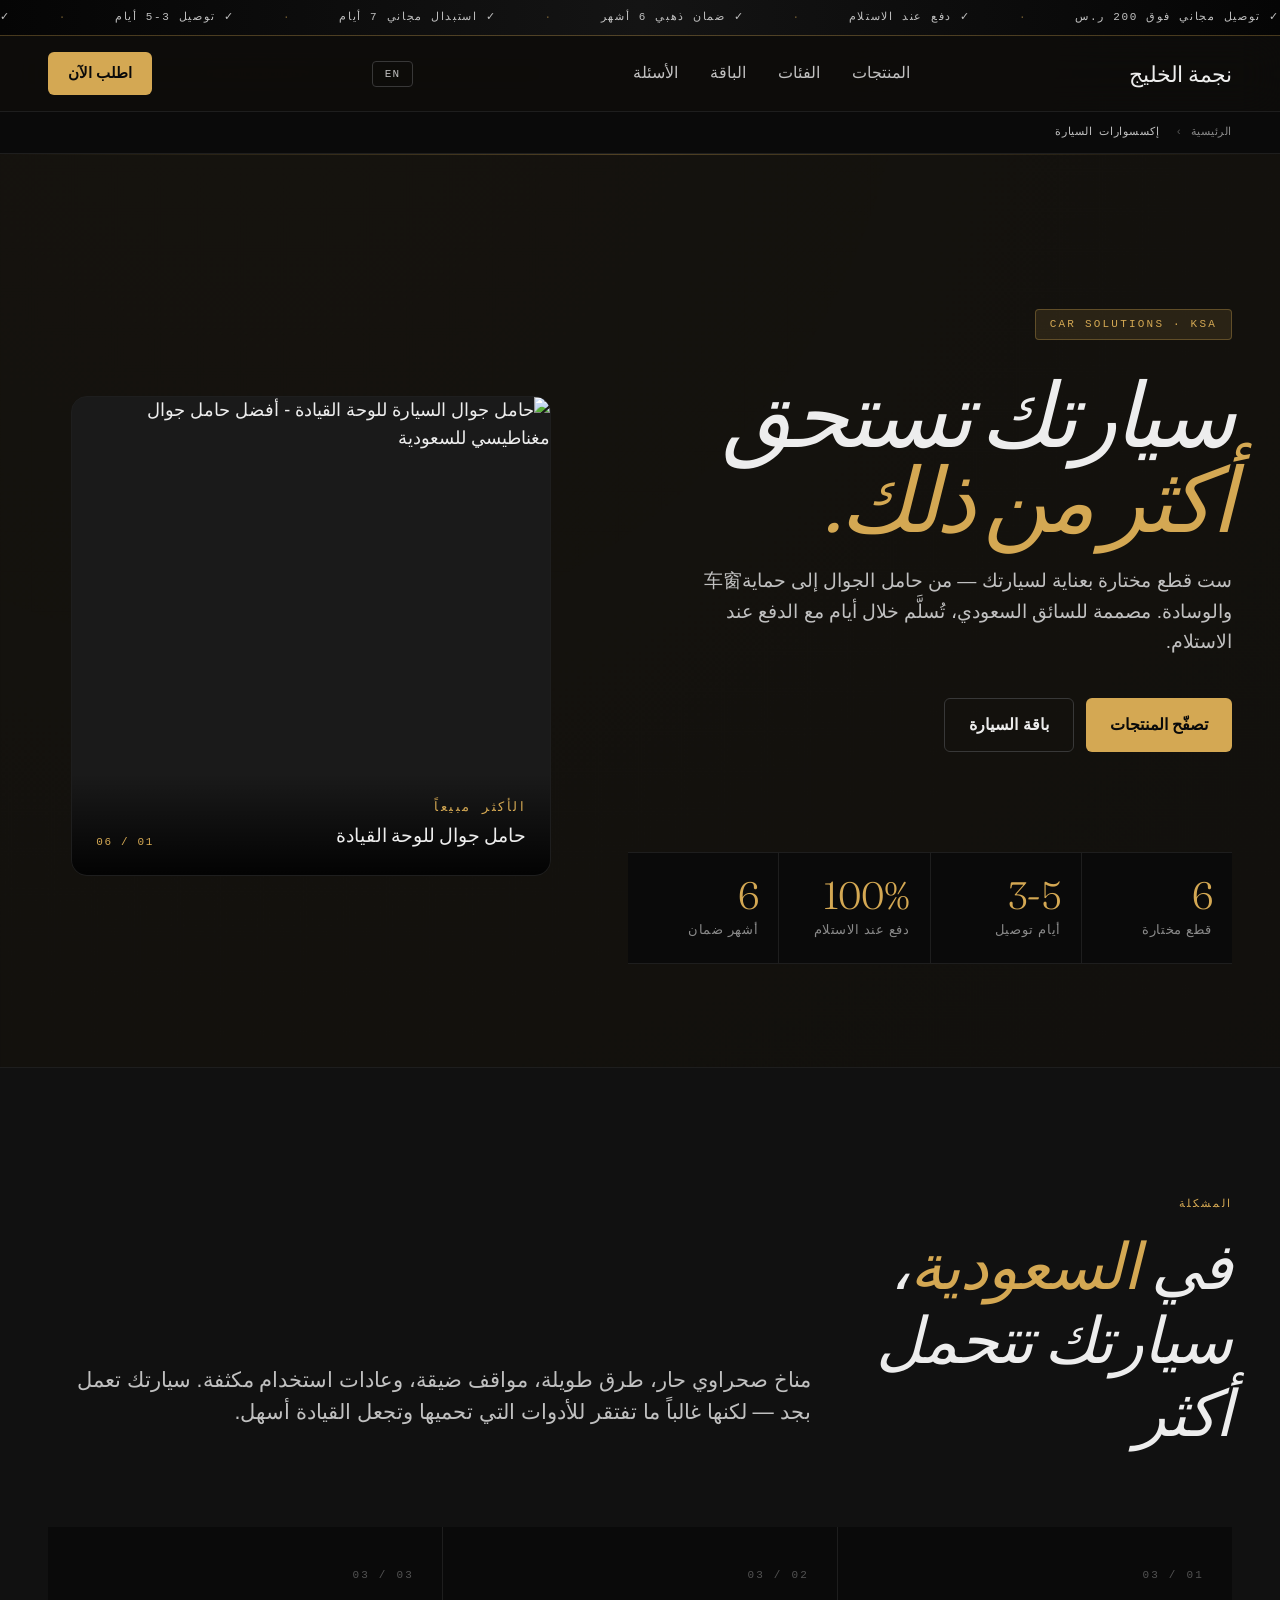
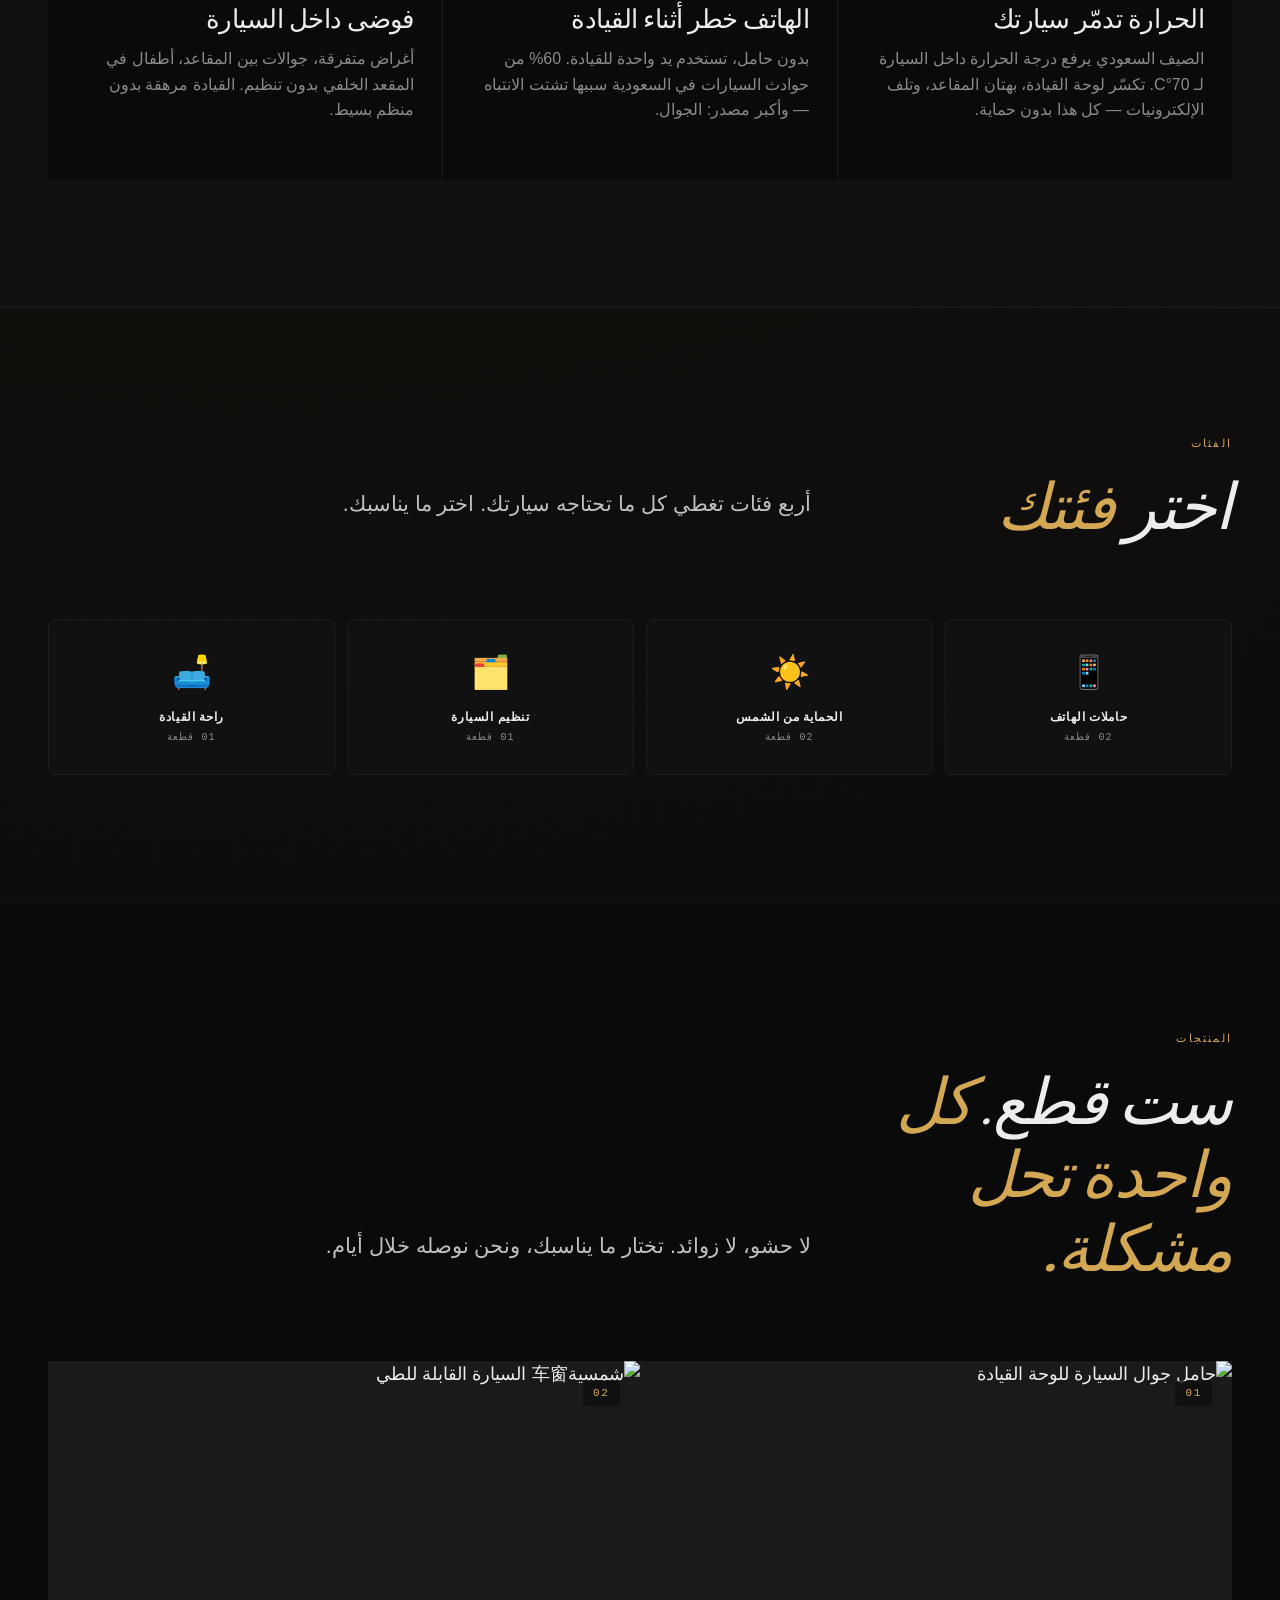
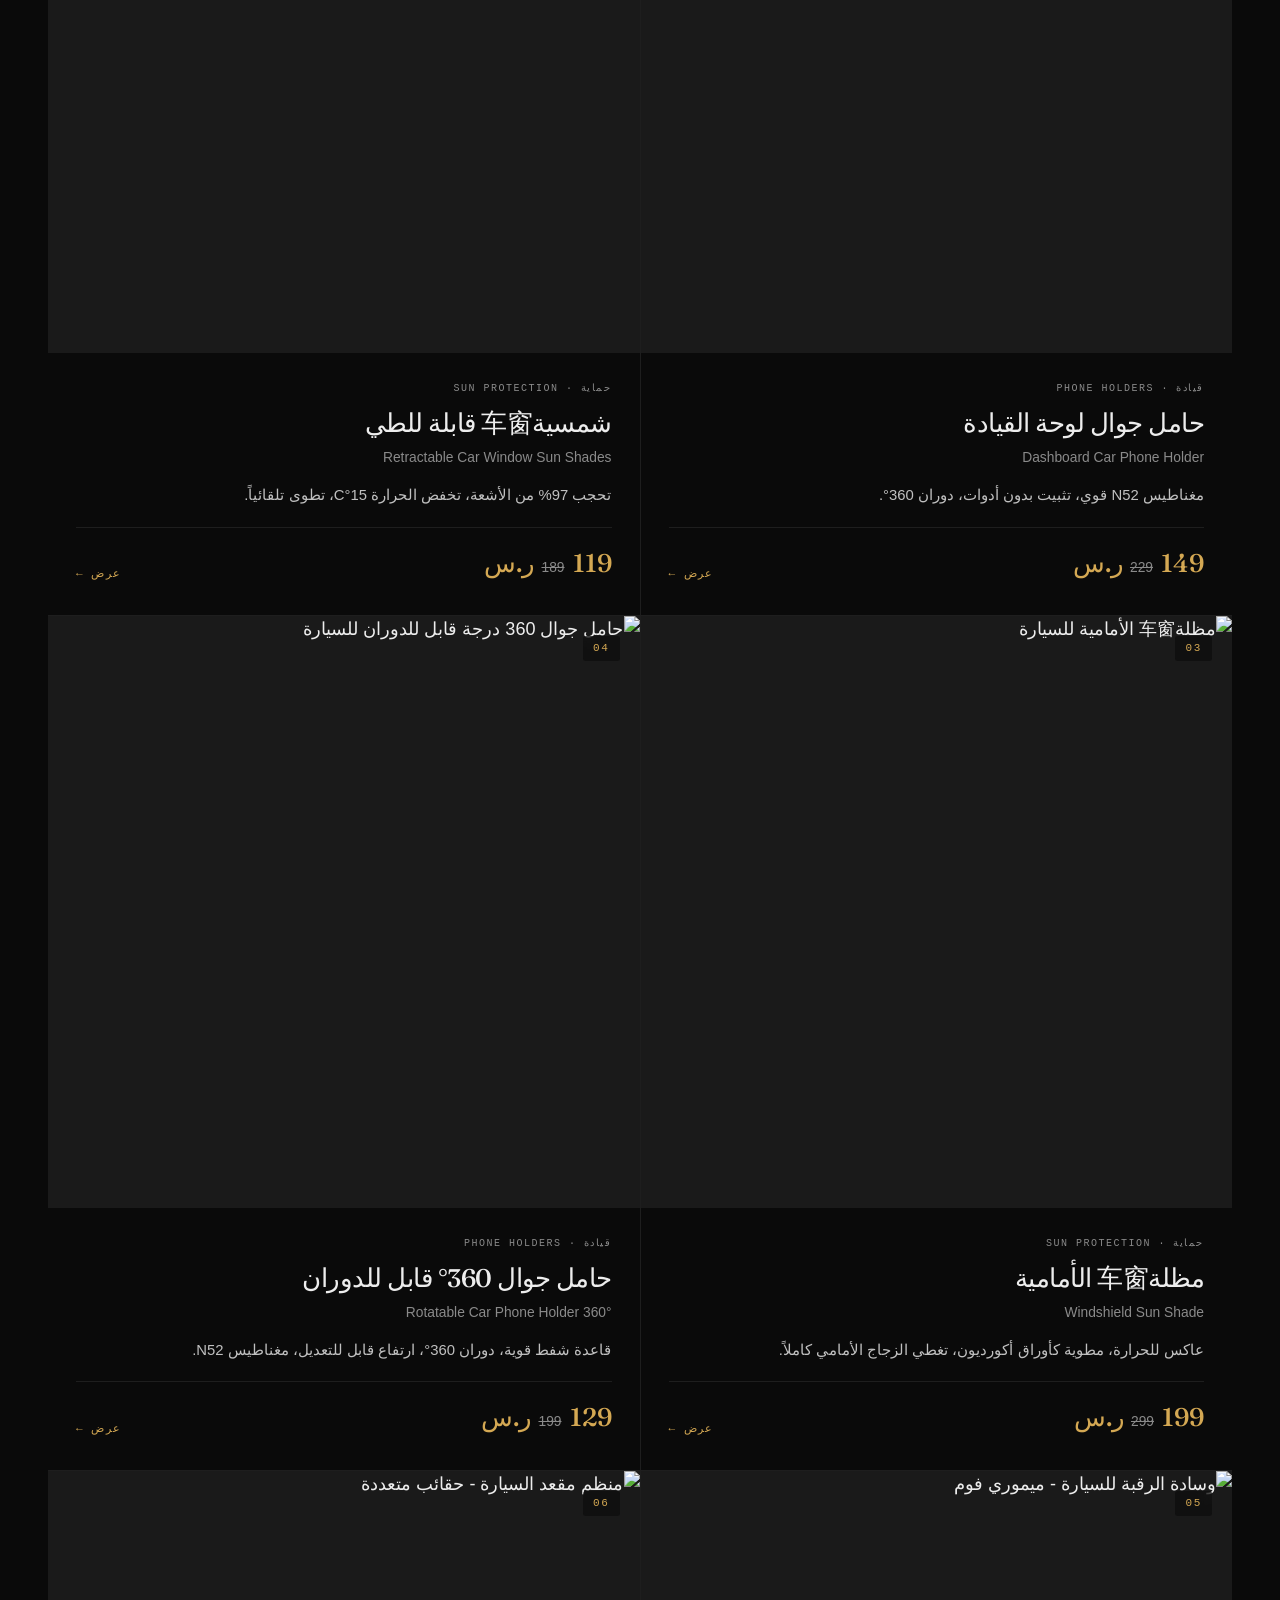
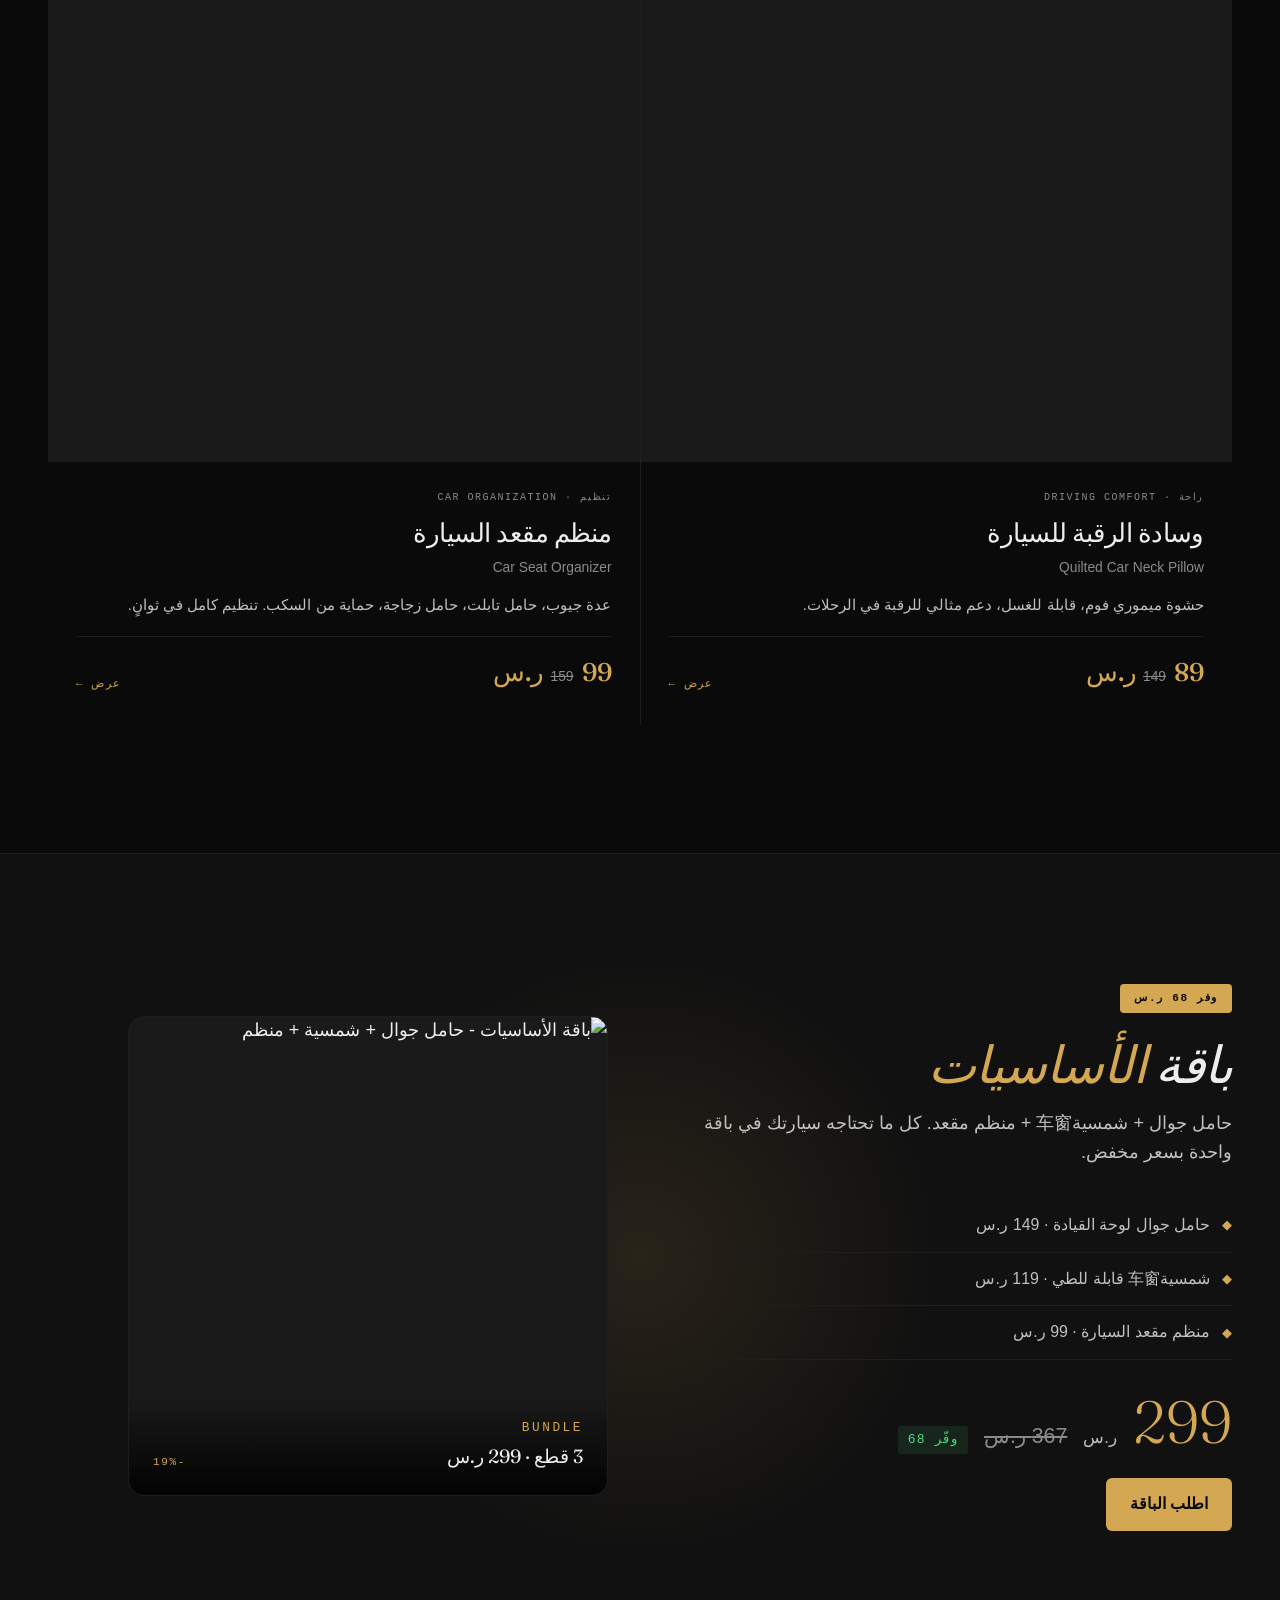
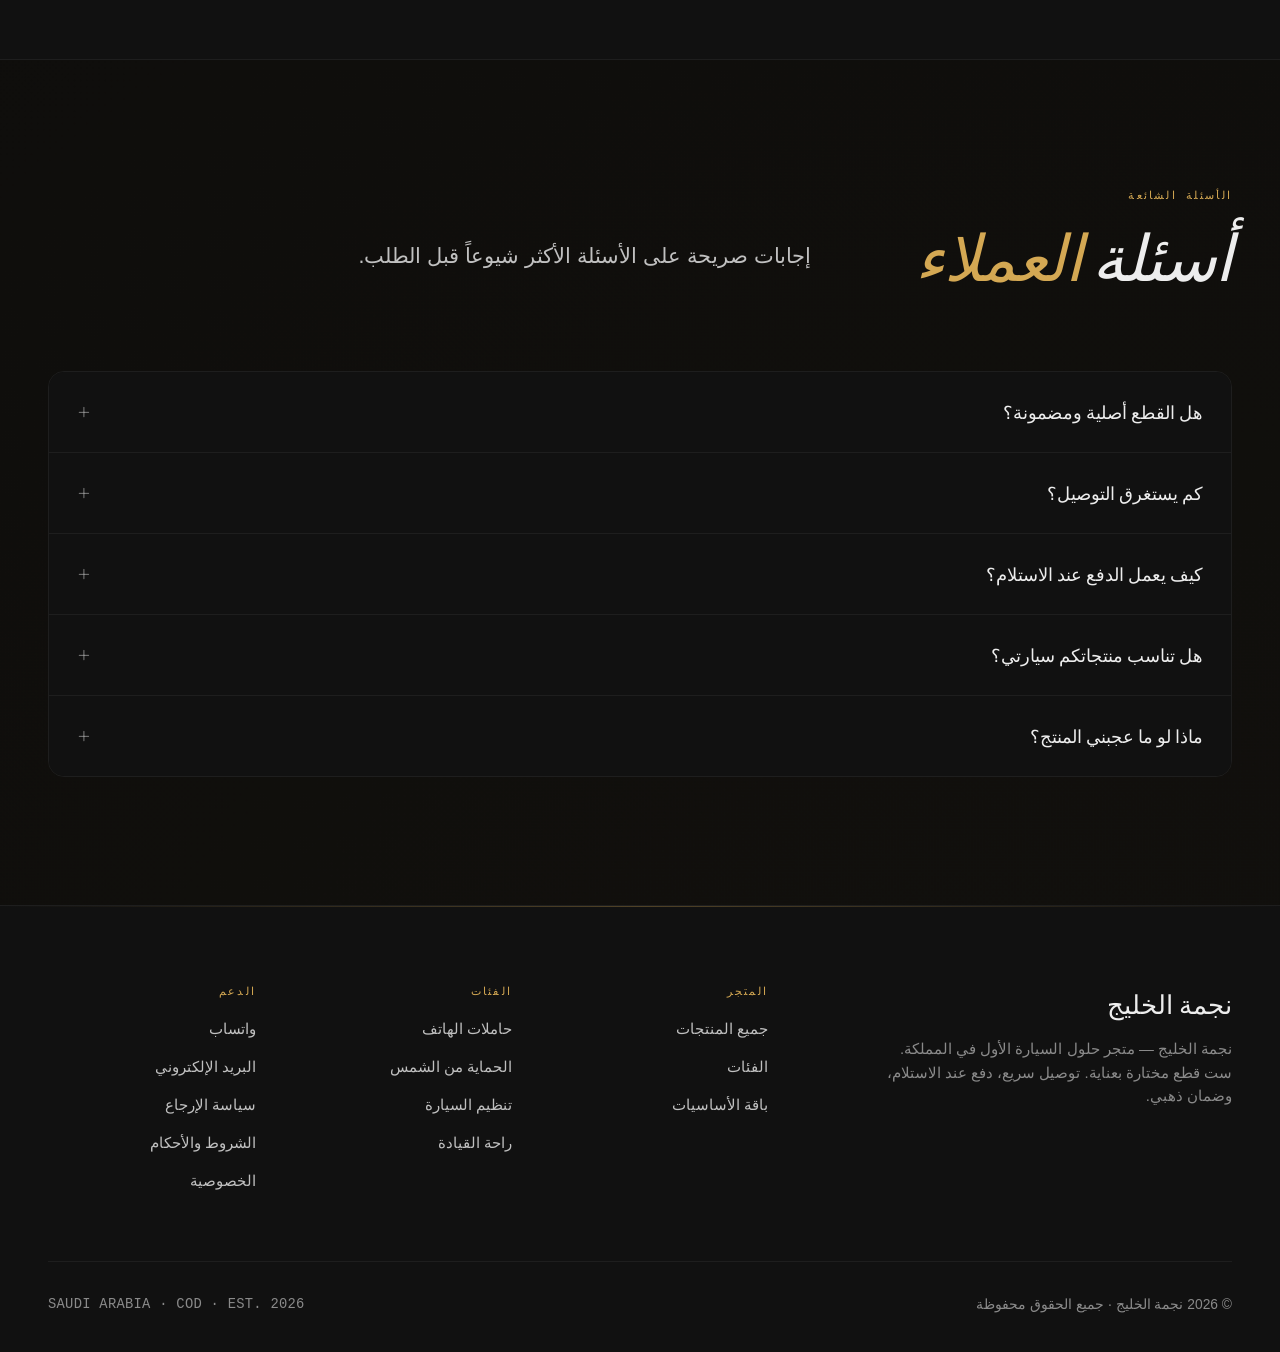
==== commit 1228bce9: "v3: Simpler design — 6 products, fewer sections, smaller images (1:1), full SEO (meta, OG, JSON-LD, " ====
--- a/index.html
+++ b/index.html
@@ -1,42 +1,174 @@
 <!DOCTYPE html>
 <html lang="ar" dir="rtl">
 <head>
+<!-- ============== CORE META ============== -->
 <meta charset="UTF-8">
 <meta name="viewport" content="width=device-width, initial-scale=1.0, viewport-fit=cover">
 <meta name="theme-color" content="#0a0a0a">
-<meta name="description" content="نجمة الخليج — متجر حلول السيارة الأول في المملكة. كل ما تحتاجه سيارتك في مكان واحد.">
-<title>نجمة الخليج · Car Solutions</title>
+<meta name="robots" content="index, follow, max-image-preview:large">
+<meta name="format-detection" content="telephone=yes">
+
+<!-- ============== SEO ============== -->
+<title data-seo="title-ar">أفضل إكسسوارات السيارة في السعودية | نجمة الخليج · دفع عند الاستلام</title>
+<meta name="description" data-seo="desc-ar" content="اكتشف أفضل إكسسوارات السيارة في السعودية. 6 قطع مختارة بعناية — حاملات جوال، شمسية车窗، منظم السيارة. توصيل 3-5 أيام، دفع عند الاستلام، ضمان ذهبي 6 أشهر.">
+<link rel="canonical" href="https://nujmat-store.vercel.app/">
+<meta name="keywords" content="إكسسوارات سيارة, حامل جوال سيارة, شمسية车窗, نجمة الخليج, السعودية, دفع عند الاستلام, car accessories Saudi Arabia">
+<meta name="author" content="نجمة الخليج · Gulf Star">
+
+<!-- ============== HREFLANG ============== -->
+<link rel="alternate" hreflang="ar" href="https://nujmat-store.vercel.app/">
+<link rel="alternate" hreflang="en" href="https://nujmat-store.vercel.app/">
+<link rel="alternate" hreflang="x-default" href="https://nujmat-store.vercel.app/">
+
+<!-- ============== OPEN GRAPH ============== -->
+<meta property="og:type" content="website">
+<meta property="og:site_name" content="نجمة الخليج · Gulf Star">
+<meta property="og:title" content="أفضل إكسسوارات السيارة في السعودية | نجمة الخليج">
+<meta property="og:description" content="6 قطع مختارة بعناية لسيارتك. توصيل سريع، دفع عند الاستلام، ضمان ذهبي 6 أشهر.">
+<meta property="og:url" content="https://nujmat-store.vercel.app/">
+<meta property="og:image" content="https://cdn.jsdelivr.net/gh/MASUd9330/nujmat-store@main/images/og-cover.jpg">
+<meta property="og:image:width" content="1200">
+<meta property="og:image:height" content="630">
+<meta property="og:locale" content="ar_SA">
+<meta property="og:locale:alternate" content="en_US">
+
+<!-- ============== TWITTER / X CARD ============== -->
+<meta name="twitter:card" content="summary_large_image">
+<meta name="twitter:title" content="أفضل إكسسوارات السيارة في السعودية | نجمة الخليج">
+<meta name="twitter:description" content="6 قطع مختارة بعناية لسيارتك. توصيل سريع، دفع عند الاستلام، ضمان ذهبي 6 أشهر.">
+<meta name="twitter:image" content="https://cdn.jsdelivr.net/gh/MASUd9330/nujmat-store@main/images/og-cover.jpg">
+
+<!-- ============== STRUCTURED DATA: Organization ============== -->
+<script type="application/ld+json">
+{
+  "@context": "https://schema.org",
+  "@type": "Organization",
+  "name": "نجمة الخليج",
+  "alternateName": "Gulf Star",
+  "url": "https://nujmat-store.vercel.app/",
+  "logo": "https://cdn.jsdelivr.net/gh/MASUd9330/nujmat-store@main/images/logo.png",
+  "description": "متجر حلول السيارة الأول في المملكة العربية السعودية. إكسسوارات سيارة مختارة بعناية مع دفع عند الاستلام وضمان ذهبي.",
+  "contactPoint": {
+    "@type": "ContactPoint",
+    "contactType": "customer service",
+    "availableLanguage": ["Arabic", "English"]
+  }
+}
+</script>
+
+<!-- ============== STRUCTURED DATA: WebSite + SearchAction ============== -->
+<script type="application/ld+json">
+{
+  "@context": "https://schema.org",
+  "@type": "WebSite",
+  "name": "نجمة الخليج",
+  "alternateName": "Gulf Star Car Solutions",
+  "url": "https://nujmat-store.vercel.app/",
+  "inLanguage": "ar-SA",
+  "potentialAction": {
+    "@type": "SearchAction",
+    "target": {
+      "@type": "EntryPoint",
+      "urlTemplate": "https://nujmat-store.vercel.app/?q={search_term_string}"
+    },
+    "query-input": "required name=search_term_string"
+  }
+}
+</script>
+
+<!-- ============== STRUCTURED DATA: ItemList (6 products) ============== -->
+<script type="application/ld+json">
+{
+  "@context": "https://schema.org",
+  "@type": "ItemList",
+  "name": "إكسسوارات السيارة المختارة",
+  "itemListElement": [
+    { "@type": "ListItem", "position": 1, "url": "https://nujmat-store.vercel.app/product.html?id=p01", "name": "حامل جوال السيارة للوحة القيادة" },
+    { "@type": "ListItem", "position": 2, "url": "https://nujmat-store.vercel.app/product.html?id=p02", "name": "شمسية车窗 السيارة القابلة للطي" },
+    { "@type": "ListItem", "position": 3, "url": "https://nujmat-store.vercel.app/product.html?id=p03", "name": "مظلة车窗 الأمامية للسيارة" },
+    { "@type": "ListItem", "position": 4, "url": "https://nujmat-store.vercel.app/product.html?id=p04", "name": "حامل جوال 360° قابل للدوران" },
+    { "@type": "ListItem", "position": 5, "url": "https://nujmat-store.vercel.app/product.html?id=p05", "name": "وسادة الرقبة الميموري فوم" },
+    { "@type": "ListItem", "position": 6, "url": "https://nujmat-store.vercel.app/product.html?id=p06", "name": "منظم مقعد السيارة" }
+  ]
+}
+</script>
+
+<!-- ============== STRUCTURED DATA: FAQ (visible FAQ only) ============== -->
+<script type="application/ld+json">
+{
+  "@context": "https://schema.org",
+  "@type": "FAQPage",
+  "mainEntity": [
+    {
+      "@type": "Question",
+      "name": "هل القطع أصلية ومضمونة؟",
+      "acceptedAnswer": { "@type": "Answer", "text": "نعم. كل قطعة تأتي من كتالوج Zambeel KSA الموثوق — مورد معتمد منذ سنوات في السوق السعودي. ضمان ذهبي 6 أشهر على كل قطعة، استبدال مجاني خلال 7 أيام." }
+    },
+    {
+      "@type": "Question",
+      "name": "كم يستغرق التوصيل؟",
+      "acceptedAnswer": { "@type": "Answer", "text": "3-5 أيام عمل لكل مدن المملكة العربية السعودية عبر شركاء لوجستيات محليين. الطلبات قبل الساعة 4 مساءً تُشحن في نفس اليوم." }
+    },
+    {
+      "@type": "Question",
+      "name": "كيف يعمل الدفع عند الاستلام؟",
+      "acceptedAnswer": { "@type": "Answer", "text": "بسيط: تطلب عبر الموقع، نوصل لك خلال أيام، تدفع للمندوب نقداً عند استلام الشحنة. لا حاجة لبطاقة ائتمان أو تحويلات بنكية." }
+    },
+    {
+      "@type": "Question",
+      "name": "هل تناسب منتجاتكم سيارتي؟",
+      "acceptedAnswer": { "@type": "Answer", "text": "صُممت كل قطعة لتكون متوافقة مع معظم السيارات — سيدان، SUV، بيك أب. صفحة كل منتج توضح التوافق بالتفصيل." }
+    },
+    {
+      "@type": "Question",
+      "name": "ماذا لو ما عجبني المنتج؟",
+      "acceptedAnswer": { "@type": "Answer", "text": "خلال 7 أيام من الاستلام، تقدر ترجع القطعة بدون أي سؤال ونرجع لك المبلغ كاملاً. لا شروط خفية، لا رسوم إضافية." }
+    }
+  ]
+}
+</script>
+
+<!-- ============== STRUCTURED DATA: Breadcrumb ============== -->
+<script type="application/ld+json">
+{
+  "@context": "https://schema.org",
+  "@type": "BreadcrumbList",
+  "itemListElement": [
+    { "@type": "ListItem", "position": 1, "name": "الرئيسية", "item": "https://nujmat-store.vercel.app/" },
+    { "@type": "ListItem", "position": 2, "name": "إكسسوارات السيارة", "item": "https://nujmat-store.vercel.app/#products" }
+  ]
+}
+</script>
+
+<!-- ============== STYLES ============== -->
 <link rel="preconnect" href="https://fonts.bunny.net" crossorigin>
 <link href="https://fonts.bunny.net/css?family=fraunces:300,400,500,600,700,800|inter-tight:300,400,500,600,700,800|jetbrains-mono:400,500,600&display=swap" rel="stylesheet">
-<link rel="stylesheet" href="https://unpkg.com/aos@2.3.4/dist/aos.css" rel="stylesheet">
 <link rel="stylesheet" href="style.css">
-<!-- Pixels injected by app.js based on config.json -->
 </head>
 <body>
 
-<!-- ============================ MARQUEE ============================ -->
-<div class="marquee" aria-label="عروض وتأكيدات">
+<!-- ============================ MARQUEE (compact) ============================ -->
+<div class="marquee">
   <div class="marquee-track">
-    <span class="marquee-item"><span class="marquee-dot">✓</span> توصيل مجاني للطلبات فوق 200 ر.س</span>
-    <span class="marquee-sep">·</span>
-    <span class="marquee-item"><span class="marquee-dot">✓</span> دفع عند الاستلام في كل مدن المملكة</span>
-    <span class="marquee-sep">·</span>
-    <span class="marquee-item"><span class="marquee-dot">✓</span> ضمان ذهبي 6 أشهر على كل قطعة</span>
-    <span class="marquee-sep">·</span>
-    <span class="marquee-item"><span class="marquee-dot">✓</span> استبدال مجاني خلال 7 أيام</span>
-    <span class="marquee-sep">·</span>
-    <span class="marquee-item"><span class="marquee-dot">✓</span> دعم واتساب 24/7</span>
-    <span class="marquee-sep">·</span>
-    <!-- duplicate for seamless loop -->
-    <span class="marquee-item"><span class="marquee-dot">✓</span> توصيل مجاني للطلبات فوق 200 ر.س</span>
-    <span class="marquee-sep">·</span>
-    <span class="marquee-item"><span class="marquee-dot">✓</span> دفع عند الاستلام في كل مدن المملكة</span>
-    <span class="marquee-sep">·</span>
-    <span class="marquee-item"><span class="marquee-dot">✓</span> ضمان ذهبي 6 أشهر على كل قطعة</span>
-    <span class="marquee-sep">·</span>
-    <span class="marquee-item"><span class="marquee-dot">✓</span> استبدال مجاني خلال 7 أيام</span>
-    <span class="marquee-sep">·</span>
-    <span class="marquee-item"><span class="marquee-dot">✓</span> دعم واتساب 24/7</span>
+    <span class="marquee-item">✓ توصيل مجاني فوق 200 ر.س</span>
+    <span class="marquee-sep">·</span>
+    <span class="marquee-item">✓ دفع عند الاستلام</span>
+    <span class="marquee-sep">·</span>
+    <span class="marquee-item">✓ ضمان ذهبي 6 أشهر</span>
+    <span class="marquee-sep">·</span>
+    <span class="marquee-item">✓ استبدال مجاني 7 أيام</span>
+    <span class="marquee-sep">·</span>
+    <span class="marquee-item">✓ توصيل 3-5 أيام</span>
+    <span class="marquee-sep">·</span>
+    <span class="marquee-item">✓ توصيل مجاني فوق 200 ر.س</span>
+    <span class="marquee-sep">·</span>
+    <span class="marquee-item">✓ دفع عند الاستلام</span>
+    <span class="marquee-sep">·</span>
+    <span class="marquee-item">✓ ضمان ذهبي 6 أشهر</span>
+    <span class="marquee-sep">·</span>
+    <span class="marquee-item">✓ استبدال مجاني 7 أيام</span>
+    <span class="marquee-sep">·</span>
+    <span class="marquee-item">✓ توصيل 3-5 أيام</span>
     <span class="marquee-sep">·</span>
   </div>
 </div>
@@ -50,10 +182,8 @@
     </a>
     <div class="nav-links">
       <a href="#products">المنتجات</a>
-      <a href="#problems">المشاكل</a>
-      <a href="#solutions">الحلول</a>
+      <a href="#categories">الفئات</a>
       <a href="#bundle">الباقة</a>
-      <a href="#reviews">التقييمات</a>
       <a href="#faq">الأسئلة</a>
     </div>
     <button class="lang-toggle" onclick="toggleLanguage()" title="Switch to English">EN</button>
@@ -61,91 +191,60 @@
   </div>
 </nav>
 
+<!-- ============================ BREADCRUMB (visible) ============================ -->
+<nav class="breadcrumbs" aria-label="مسار التنقل">
+  <div class="wrap">
+    <ol>
+      <li><a href="index.html">الرئيسية</a></li>
+      <li><span>إكسسوارات السيارة</span></li>
+    </ol>
+  </div>
+</nav>
+
 <!-- ============================ HERO ============================ -->
 <header class="hero">
-  <div id="tsparticles" aria-hidden="true"></div>
   <div class="wrap">
     <div class="hero-grid">
-      <div data-aos="fade-up" data-aos-duration="800">
+      <div>
         <div class="hero-eyebrow">
-          <span class="hero-eyebrow-text">CAR SOLUTIONS · منذ 2026</span>
+          <span class="hero-eyebrow-text">CAR SOLUTIONS · KSA</span>
         </div>
         <h1 class="hero-headline">
           سيارتك تستحق<br>
           <em>أكثر من ذلك.</em>
         </h1>
         <p class="hero-sub">
-          ثماني قطع مختارة بعناية من حامل الجوال إلى الكاميرا والملحقات — كلها تحل مشكلة حقيقية في سيارتك، مصممة للسائق السعودي، تُسلَّم خلال أيام مع الدفع عند الاستلام.
+          ست قطع مختارة بعناية لسيارتك — من حامل الجوال إلى حماية车窗 والوسادة. مصممة للسائق السعودي، تُسلَّم خلال أيام مع الدفع عند الاستلام.
         </p>
         <div class="hero-actions">
-          <a href="#products" class="btn btn-primary" data-track="hero-cta-primary">تصفّح المنتجات</a>
-          <a href="#bundle" class="btn btn-ghost" data-track="hero-cta-bundle">باقة السيارة الكاملة</a>
+          <a href="#products" class="btn btn-primary">تصفّح المنتجات</a>
+          <a href="#bundle" class="btn btn-ghost">باقة السيارة</a>
         </div>
         <div class="hero-stats">
-          <div class="stat">
-            <div class="stat-num">8</div>
-            <div class="stat-label">قطعة مختارة</div>
-          </div>
-          <div class="stat">
-            <div class="stat-num">3-5</div>
-            <div class="stat-label">أيام توصيل</div>
-          </div>
-          <div class="stat">
-            <div class="stat-num">100%</div>
-            <div class="stat-label">دفع عند الاستلام</div>
-          </div>
-          <div class="stat">
-            <div class="stat-num">6</div>
-            <div class="stat-label">أشهر ضمان</div>
-          </div>
-        </div>
-      </div>
-      <div class="hero-visual reveal tilt-card" data-aos="fade-left" data-aos-duration="900" data-aos-delay="200">
-        <img src="https://cdn.jsdelivr.net/gh/MASUd9330/nujmat-store@main/images/p01-main.jpg" alt="حامل جوال السيارة المغناطيسي" loading="eager">
+          <div class="stat"><div class="stat-num">6</div><div class="stat-label">قطع مختارة</div></div>
+          <div class="stat"><div class="stat-num">3-5</div><div class="stat-label">أيام توصيل</div></div>
+          <div class="stat"><div class="stat-num">100%</div><div class="stat-label">دفع عند الاستلام</div></div>
+          <div class="stat"><div class="stat-num">6</div><div class="stat-label">أشهر ضمان</div></div>
+        </div>
+      </div>
+      <div class="hero-visual">
+        <img src="https://cdn.jsdelivr.net/gh/MASUd9330/nujmat-store@main/images/p01-main.jpg?v=3" alt="حامل جوال السيارة للوحة القيادة - أفضل حامل جوال مغناطيسي للسعودية" width="500" height="500" fetchpriority="high">
         <div class="hero-visual-overlay">
           <div>
             <div class="eyebrow" style="color: var(--gold); margin-bottom: 4px;">الأكثر مبيعاً</div>
-            <div style="font-family: Fraunces, serif; font-size: 1.25rem;">حامل جوال مغناطيسي</div>
-          </div>
-          <div class="hero-visual-tag">01 / 08</div>
+            <div style="font-family: Fraunces, serif; font-size: 1.125rem;">حامل جوال للوحة القيادة</div>
+          </div>
+          <div class="hero-visual-tag">01 / 06</div>
         </div>
       </div>
     </div>
   </div>
 </header>
-
-<!-- ============================ CATEGORY TILES ============================ -->
-<section class="section-tight" id="categories">
-  <div class="wrap">
-    <div class="category-tiles" data-aos="fade-up" data-aos-duration="600">
-      <a href="#products" class="category-tile" data-aos="zoom-in" data-aos-delay="0">
-        <span class="category-tile-icon">🛡️</span>
-        <div class="category-tile-label">حماية وسلامة</div>
-        <div class="category-tile-count">04 قطع</div>
-      </a>
-      <a href="#products" class="category-tile" data-aos="zoom-in" data-aos-delay="100">
-        <span class="category-tile-icon">🧴</span>
-        <div class="category-tile-label">بريق وتلميع</div>
-        <div class="category-tile-count">02 قطعة</div>
-      </a>
-      <a href="#products" class="category-tile" data-aos="zoom-in" data-aos-delay="200">
-        <span class="category-tile-icon">⚡</span>
-        <div class="category-tile-label">طاقة</div>
-        <div class="category-tile-count">01 قطعة</div>
-      </a>
-      <a href="#products" class="category-tile" data-aos="zoom-in" data-aos-delay="300">
-        <span class="category-tile-icon">🛋️</span>
-        <div class="category-tile-label">راحة</div>
-        <div class="category-tile-count">01 قطعة</div>
-      </a>
-    </div>
-  </div>
-</section>
 
 <!-- ============================ THE PROBLEM ============================ -->
 <section class="problem section" id="problems">
   <div class="wrap">
-    <div class="section-header" data-aos="fade-up">
+    <div class="section-header">
       <div>
         <span class="section-eyebrow">المشكلة</span>
         <h2 class="section-title">في <em>السعودية</em>،<br>سيارتك تتحمل أكثر</h2>
@@ -154,363 +253,170 @@
     </div>
 
     <div class="problem-grid">
-      <div class="problem-card" data-aos="fade-up" data-aos-delay="0">
+      <div class="problem-card">
         <div class="problem-num">01 / 03</div>
         <h3 class="problem-title">الحرارة تدمّر سيارتك</h3>
         <p class="problem-desc">الصيف السعودي يرفع درجة الحرارة داخل السيارة لـ 70°C. تكسّر لوحة القيادة، بهتان المقاعد، وتلف الإلكترونيات — كل هذا بدون حماية.</p>
       </div>
-      <div class="problem-card" data-aos="fade-up" data-aos-delay="150">
+      <div class="problem-card">
         <div class="problem-num">02 / 03</div>
         <h3 class="problem-title">الهاتف خطر أثناء القيادة</h3>
         <p class="problem-desc">بدون حامل، تستخدم يد واحدة للقيادة. 60% من حوادث السيارات في السعودية سببها تشتت الانتباه — وأكبر مصدر: الجوال.</p>
       </div>
-      <div class="problem-card" data-aos="fade-up" data-aos-delay="300">
+      <div class="problem-card">
         <div class="problem-num">03 / 03</div>
-        <h3 class="problem-title">لا دليل قانوني عند الحوادث</h3>
-        <p class="problem-desc">حادث بسيط في موقف سيارات بدون dash cam = كلامك ضد كلامهم. أنت تخسر القضية لأن لا يوجد فيديو يثبت ما حدث.</p>
+        <h3 class="problem-title">فوضى داخل السيارة</h3>
+        <p class="problem-desc">أغراض متفرقة، جوالات بين المقاعد، أطفال في المقعد الخلفي بدون تنظيم. القيادة مرهقة بدون منظم بسيط.</p>
       </div>
     </div>
   </div>
 </section>
 
-<!-- ============================ SOLUTION MATRIX ============================ -->
-<section class="section" id="solutions">
-  <div class="wrap">
-    <div class="section-header" data-aos="fade-up">
-      <div>
-        <span class="section-eyebrow">الحل</span>
-        <h2 class="section-title">ثماني قطع.<br><em>كل واحدة تحل مشكلة.</em></h2>
-      </div>
-      <p class="lede">لا نبيع "اكسسوارات". نبيع حلول لمشاكل حقيقية في سيارتك. كل قطعة اخترناها بسبب مشكلة محددة تحلها — لا غير.</p>
-    </div>
-
-    <div class="solution-table" data-aos="fade-up" data-aos-delay="100">
-      <div class="solution-row solution-header-row">
-        <div class="solution-cell solution-num">#</div>
-        <div class="solution-cell">المشكلة</div>
-        <div class="solution-cell">الحل</div>
-        <div class="solution-cell">النتيجة</div>
-        <div class="solution-cell solution-price">السعر</div>
-      </div>
-      <div class="solution-row">
-        <div class="solution-cell solution-num">01</div>
-        <div class="solution-cell solution-problem">الجوال يسقط أثناء القيادة</div>
-        <div class="solution-cell solution-product">حامل جوال مغناطيسي</div>
-        <div class="solution-cell solution-fix">يديك حرتين دائماً</div>
-        <div class="solution-cell solution-price">149 ر.س</div>
-      </div>
-      <div class="solution-row">
-        <div class="solution-cell solution-num">02</div>
-        <div class="solution-cell solution-problem">الحرارة تكسر الداخلية</div>
-        <div class="solution-cell solution-product">شمسية شبكية قابلة للطي</div>
-        <div class="solution-cell solution-fix">تخفض الحرارة 15°C</div>
-        <div class="solution-cell solution-price">119 ر.س</div>
-      </div>
-      <div class="solution-row">
-        <div class="solution-cell solution-num">03</div>
-        <div class="solution-cell solution-problem">لا دليل في الحوادث</div>
-        <div class="solution-cell solution-product">كاميرا dash cam 1080p</div>
-        <div class="solution-cell solution-fix">دليل قانوني موثوق</div>
-        <div class="solution-cell solution-price">299 ر.س</div>
-      </div>
-      <div class="solution-row">
-        <div class="solution-cell solution-num">04</div>
-        <div class="solution-cell solution-problem">الرقبة تتعب في الرحلات</div>
-        <div class="solution-cell solution-product">وسادة رقبة ميموري فوم</div>
-        <div class="solution-cell solution-fix">راحة في كل رحلة</div>
-        <div class="solution-cell solution-price">89 ر.س</div>
-      </div>
-      <div class="solution-row">
-        <div class="solution-cell solution-num">05</div>
-        <div class="solution-cell solution-problem">طلاء باهت ومخدوش</div>
-        <div class="solution-cell solution-product">بخاخ تلميع سحري</div>
-        <div class="solution-cell solution-fix">لمعان فوري في 5 دقائق</div>
-        <div class="solution-cell solution-price">79 ر.س</div>
-      </div>
-      <div class="solution-row">
-        <div class="solution-cell solution-num">06</div>
-        <div class="solution-cell solution-problem">تحتاج طاقة لابتوب بالسفر</div>
-        <div class="solution-cell solution-product">محول طاقة 150 واط</div>
-        <div class="solution-cell solution-fix">220V من سيارتك</div>
-        <div class="solution-cell solution-price">229 ر.س</div>
-      </div>
-      <div class="solution-row">
-        <div class="solution-cell solution-num">07</div>
-        <div class="solution-cell solution-problem">خدوش على الأبواب</div>
-        <div class="solution-cell solution-product">حماية سيليكون للحواف</div>
-        <div class="solution-cell solution-fix">حماية كاملة في 10 دقائق</div>
-        <div class="solution-cell solution-price">69 ر.س</div>
-      </div>
-      <div class="solution-row">
-        <div class="solution-cell solution-num">08</div>
-        <div class="solution-cell solution-problem">إطارات باهتة</div>
-        <div class="solution-cell solution-product">فرشاة تلميع احترافية</div>
-        <div class="solution-cell solution-fix">تطبيق متساوي احترافي</div>
-        <div class="solution-cell solution-price">49 ر.س</div>
-      </div>
+<!-- ============================ CATEGORIES (4) ============================ -->
+<section class="section" id="categories">
+  <div class="wrap">
+    <div class="section-header">
+      <div>
+        <span class="section-eyebrow">الفئات</span>
+        <h2 class="section-title">اختر <em>فئتك</em></h2>
+      </div>
+      <p class="lede">أربع فئات تغطي كل ما تحتاجه سيارتك. اختر ما يناسبك.</p>
+    </div>
+
+    <div class="category-tiles">
+      <a href="#products" class="category-tile">
+        <div class="category-tile-icon">📱</div>
+        <div class="category-tile-label">حاملات الهاتف</div>
+        <div class="category-tile-count">02 قطعة</div>
+      </a>
+      <a href="#products" class="category-tile">
+        <div class="category-tile-icon">☀️</div>
+        <div class="category-tile-label">الحماية من الشمس</div>
+        <div class="category-tile-count">02 قطعة</div>
+      </a>
+      <a href="#products" class="category-tile">
+        <div class="category-tile-icon">🗂️</div>
+        <div class="category-tile-label">تنظيم السيارة</div>
+        <div class="category-tile-count">01 قطعة</div>
+      </a>
+      <a href="#products" class="category-tile">
+        <div class="category-tile-icon">🛋️</div>
+        <div class="category-tile-label">راحة القيادة</div>
+        <div class="category-tile-count">01 قطعة</div>
+      </a>
     </div>
   </div>
 </section>
 
-<!-- ============================ WHY NUJMAT (TRUST PILLARS) ============================ -->
-<section class="section" id="why">
-  <div class="wrap">
-    <div class="section-header" data-aos="fade-up">
-      <div>
-        <span class="section-eyebrow">لماذا نجمة الخليج</span>
-        <h2 class="section-title">أربع <em>ركائز</em><br>نبني عليها ثقتكم</h2>
-      </div>
-      <p class="lede">لسنا مجرد متجر dropshipping. كل قطعة في موقعنا مرت بفلتر صارم قبل أن نعرضها عليك. لأن ثقة العميل أهم من أي عملية بيع.</p>
-    </div>
-
-    <div class="trust-pillars">
-      <div class="trust-pillar" data-aos="fade-up" data-aos-delay="0">
-        <div class="trust-pillar-num">01 / 04</div>
-        <span class="trust-pillar-icon">✓</span>
-        <h3 class="trust-pillar-title">مختار بعناية</h3>
-        <p class="trust-pillar-desc">كل قطعة مرت باختبار جودة صارم، مراجعة أمازون السعودية، وتحقق من زامبيل قبل الإدراج.</p>
-      </div>
-      <div class="trust-pillar" data-aos="fade-up" data-aos-delay="100">
-        <div class="trust-pillar-num">02 / 04</div>
-        <span class="trust-pillar-icon">🛡️</span>
-        <h3 class="trust-pillar-title">مضمون 6 أشهر</h3>
-        <p class="trust-pillar-desc">ضمان ذهبي شامل على كل قطعة. إذا وصل معطوباً، استبدالك مجاني خلال 7 أيام — بدون أسئلة.</p>
-      </div>
-      <div class="trust-pillar" data-aos="fade-up" data-aos-delay="200">
-        <div class="trust-pillar-num">03 / 04</div>
-        <span class="trust-pillar-icon">🚚</span>
-        <h3 class="trust-pillar-title">توصيل سريع</h3>
-        <p class="trust-pillar-desc">3-5 أيام عمل لكل مدن المملكة. شركات لوجستيات محلية، لا انتظار من الصين. دفع عند الاستلام.</p>
-      </div>
-      <div class="trust-pillar" data-aos="fade-up" data-aos-delay="300">
-        <div class="trust-pillar-num">04 / 04</div>
-        <span class="trust-pillar-icon">💬</span>
-        <h3 class="trust-pillar-title">دعم 24/7</h3>
-        <p class="trust-pillar-desc">فريق دعم سعودي على واتساب يرد عليك خلال دقائق. قبل الطلب، أثناء التوصيل، وبعد الاستلام.</p>
-      </div>
-    </div>
-  </div>
-</section>
-
-<!-- ============================ HOW WE CURATE ============================ -->
-<section class="section" id="curate" style="background: var(--bg-subtle); border-top: 1px solid var(--border-soft); border-bottom: 1px solid var(--border-soft);">
-  <div class="wrap">
-    <div class="section-header" data-aos="fade-up">
-      <div>
-        <span class="section-eyebrow">كيف نختار</span>
-        <h2 class="section-title">ليش <em>تأخذ 8 قطع فقط</em><br>لا 80؟</h2>
-      </div>
-      <p class="lede">المنافسون يبيعون كل شيء — وهذا بالضبط المشكلة. نحن نبيع فقط ما نختبره ونثق فيه. قصة كل قطعة تبدأ قبل أشهر من وصولها للموقع.</p>
-    </div>
-
-    <div class="curate-grid">
-      <div class="curate-steps">
-        <div class="curate-step" data-aos="fade-left" data-aos-delay="0">
-          <div class="curate-step-num">01</div>
-          <div class="curate-step-content">
-            <h4>بحث السوق السعودي</h4>
-            <p>ندرس أمازون السعودية، نون، وزامبيل لتحديد المنتجات اللي عليها طلب حقيقي، لا مجرد ترندات مؤقتة.</p>
-          </div>
-        </div>
-        <div class="curate-step" data-aos="fade-left" data-aos-delay="100">
-          <div class="curate-step-num">02</div>
-          <div class="curate-step-content">
-            <h4>اختبار الجودة</h4>
-            <p>كل قطعة تُفحص يدوياً — الخامة، المتانة، الأداء. لو ما عجبتنا النتيجة، نرفض المورد حتى لو كانت الأكثر مبيعاً.</p>
-          </div>
-        </div>
-        <div class="curate-step" data-aos="fade-left" data-aos-delay="200">
-          <div class="curate-step-num">03</div>
-          <div class="curate-step-content">
-            <h4>تحقق من المراجعات</h4>
-            <p>نتأكد من تقييمات حقيقية 4+ نجوم، عدد مراجعات كبير (1000+)، وعدم وجود شكاوى متكررة في الجودة أو التوصيل.</p>
-          </div>
-        </div>
-        <div class="curate-step" data-aos="fade-left" data-aos-delay="300">
-          <div class="curate-step-num">04</div>
-          <div class="curate-step-content">
-            <h4>ضمان ذهبي</h4>
-            <p>نقف خلف كل قطعة بضمان 6 أشهر. لو حصلت مشكلة، نتحملها كاملة. ثقتك أغلى من هامش الربح.</p>
-          </div>
-        </div>
-      </div>
-      <div class="curate-visual" data-aos="fade-left" data-aos-delay="200">
-        <div class="curate-visual-text">
-          مختار<br>بعناية
-          <small>8 من 200+</small>
-        </div>
-      </div>
-    </div>
-  </div>
-</section>
-
-<!-- ============================ PRODUCTS ============================ -->
+<!-- ============================ PRODUCTS (6) ============================ -->
 <section class="products-section section" id="products">
   <div class="wrap">
-    <div class="section-header" data-aos="fade-up">
+    <div class="section-header">
       <div>
         <span class="section-eyebrow">المنتجات</span>
-        <h2 class="section-title">اختر <em>ما تحتاجه سيارتك.</em></h2>
-      </div>
-      <p class="lede">كل قطعة هنا تخدم غرضاً واحداً — حل مشكلة. لا حشو، لا زوائد. تختار ما يناسبك، ونحن نوصله خلال أيام.</p>
+        <h2 class="section-title">ست قطع. <em>كل واحدة تحل مشكلة.</em></h2>
+      </div>
+      <p class="lede">لا حشو، لا زوائد. تختار ما يناسبك، ونحن نوصله خلال أيام.</p>
     </div>
 
     <div class="products-grid">
-      <a href="product.html?id=01" class="product-card tilt-card" data-aos="fade-up" data-aos-delay="0">
+      <a href="product.html?id=p01" class="product-card">
         <div class="product-card-image">
-          <img src="https://cdn.jsdelivr.net/gh/MASUd9330/nujmat-store@main/images/p01-main.jpg" alt="حامل جوال السيارة المغناطيسي" loading="lazy">
+          <img src="https://cdn.jsdelivr.net/gh/MASUd9330/nujmat-store@main/images/p01-main.jpg?v=3" alt="حامل جوال السيارة للوحة القيادة" loading="lazy" width="500" height="500">
           <div class="product-card-num">01</div>
         </div>
         <div class="product-card-body">
-          <div class="product-card-tag">قيادة · Driving</div>
-          <h3 class="product-card-title">حامل جوال السيارة المغناطيسي</h3>
-          <div class="product-card-en">Magnetic Car Phone Holder</div>
-          <p class="product-card-desc">مغناطيس N52 قوي، تثبيت بدون أدوات، يدور 360°.</p>
+          <div class="product-card-tag">قيادة · Phone Holders</div>
+          <h3 class="product-card-title">حامل جوال لوحة القيادة</h3>
+          <div class="product-card-en">Dashboard Car Phone Holder</div>
+          <p class="product-card-desc">مغناطيس N52 قوي، تثبيت بدون أدوات، دوران 360°.</p>
           <div class="product-card-foot">
-            <div>
-              <span class="product-card-old">229</span>
-              <span class="product-card-price">149 ر.س</span>
-            </div>
+            <div><span class="product-card-old">229</span><span class="product-card-price">149 ر.س</span></div>
             <span class="product-card-cta">عرض ←</span>
           </div>
         </div>
       </a>
 
-      <a href="product.html?id=02" class="product-card tilt-card" data-aos="fade-up" data-aos-delay="100">
+      <a href="product.html?id=p02" class="product-card">
         <div class="product-card-image">
-          <img src="https://cdn.jsdelivr.net/gh/MASUd9330/nujmat-store@main/images/p02-main.jpg" alt="شمسية车窗 السيارة" loading="lazy">
+          <img src="https://cdn.jsdelivr.net/gh/MASUd9330/nujmat-store@main/images/p02-main.jpg?v=3" alt="شمسية车窗 السيارة القابلة للطي" loading="lazy" width="500" height="500">
           <div class="product-card-num">02</div>
         </div>
         <div class="product-card-body">
-          <div class="product-card-tag">حماية · Protection</div>
-          <h3 class="product-card-title">شمسية车窗 السيارة القابلة للطي</h3>
-          <div class="product-card-en">Retractable Car Window Sun Shade</div>
+          <div class="product-card-tag">حماية · Sun Protection</div>
+          <h3 class="product-card-title">شمسية车窗 قابلة للطي</h3>
+          <div class="product-card-en">Retractable Car Window Sun Shades</div>
           <p class="product-card-desc">تحجب 97% من الأشعة، تخفض الحرارة 15°C، تطوى تلقائياً.</p>
           <div class="product-card-foot">
-            <div>
-              <span class="product-card-old">189</span>
-              <span class="product-card-price">119 ر.س</span>
-            </div>
+            <div><span class="product-card-old">189</span><span class="product-card-price">119 ر.س</span></div>
             <span class="product-card-cta">عرض ←</span>
           </div>
         </div>
       </a>
 
-      <a href="product.html?id=03" class="product-card tilt-card" data-aos="fade-up" data-aos-delay="200">
+      <a href="product.html?id=p03" class="product-card">
         <div class="product-card-image">
-          <img src="https://cdn.jsdelivr.net/gh/MASUd9330/nujmat-store@main/images/p03-main.jpg" alt="كاميرا dash cam" loading="lazy">
+          <img src="https://cdn.jsdelivr.net/gh/MASUd9330/nujmat-store@main/images/p03-main.jpg?v=3" alt="مظلة车窗 الأمامية للسيارة" loading="lazy" width="500" height="500">
           <div class="product-card-num">03</div>
         </div>
         <div class="product-card-body">
-          <div class="product-card-tag">أمان · Safety</div>
-          <h3 class="product-card-title">كاميرا dash cam 1080p</h3>
-          <div class="product-card-en">Car Dash Camera 1080p HD</div>
-          <p class="product-card-desc">دليل قانوني، رؤية ليلية، تسجيل حلقي، وضع انتظار 24/7.</p>
+          <div class="product-card-tag">حماية · Sun Protection</div>
+          <h3 class="product-card-title">مظلة车窗 الأمامية</h3>
+          <div class="product-card-en">Windshield Sun Shade</div>
+          <p class="product-card-desc">عاكس للحرارة، مطوية كأوراق أكورديون، تغطي الزجاج الأمامي كاملاً.</p>
           <div class="product-card-foot">
-            <div>
-              <span class="product-card-old">449</span>
-              <span class="product-card-price">299 ر.س</span>
-            </div>
+            <div><span class="product-card-old">299</span><span class="product-card-price">199 ر.س</span></div>
             <span class="product-card-cta">عرض ←</span>
           </div>
         </div>
       </a>
 
-      <a href="product.html?id=04" class="product-card tilt-card" data-aos="fade-up" data-aos-delay="300">
+      <a href="product.html?id=p04" class="product-card">
         <div class="product-card-image">
-          <img src="https://cdn.jsdelivr.net/gh/MASUd9330/nujmat-store@main/images/p04-main.jpg" alt="وسادة الرقبة للسيارة" loading="lazy">
+          <img src="https://cdn.jsdelivr.net/gh/MASUd9330/nujmat-store@main/images/p04-main.jpg?v=3" alt="حامل جوال 360 درجة قابل للدوران للسيارة" loading="lazy" width="500" height="500">
           <div class="product-card-num">04</div>
         </div>
         <div class="product-card-body">
-          <div class="product-card-tag">راحة · Comfort</div>
+          <div class="product-card-tag">قيادة · Phone Holders</div>
+          <h3 class="product-card-title">حامل جوال 360° قابل للدوران</h3>
+          <div class="product-card-en">360° Rotatable Car Phone Holder</div>
+          <p class="product-card-desc">قاعدة شفط قوية، دوران 360°، ارتفاع قابل للتعديل، مغناطيس N52.</p>
+          <div class="product-card-foot">
+            <div><span class="product-card-old">199</span><span class="product-card-price">129 ر.س</span></div>
+            <span class="product-card-cta">عرض ←</span>
+          </div>
+        </div>
+      </a>
+
+      <a href="product.html?id=p05" class="product-card">
+        <div class="product-card-image">
+          <img src="https://cdn.jsdelivr.net/gh/MASUd9330/nujmat-store@main/images/p05-main.jpg?v=3" alt="وسادة الرقبة للسيارة - ميموري فوم" loading="lazy" width="500" height="500">
+          <div class="product-card-num">05</div>
+        </div>
+        <div class="product-card-body">
+          <div class="product-card-tag">راحة · Driving Comfort</div>
           <h3 class="product-card-title">وسادة الرقبة للسيارة</h3>
           <div class="product-card-en">Quilted Car Neck Pillow</div>
-          <p class="product-card-desc">حشوة ميموري فوم، قابلة للغسل، دعم مثالي للرقبة.</p>
+          <p class="product-card-desc">حشوة ميموري فوم، قابلة للغسل، دعم مثالي للرقبة في الرحلات.</p>
           <div class="product-card-foot">
-            <div>
-              <span class="product-card-old">149</span>
-              <span class="product-card-price">89 ر.س</span>
-            </div>
+            <div><span class="product-card-old">149</span><span class="product-card-price">89 ر.س</span></div>
             <span class="product-card-cta">عرض ←</span>
           </div>
         </div>
       </a>
 
-      <a href="product.html?id=05" class="product-card tilt-card" data-aos="fade-up" data-aos-delay="0">
+      <a href="product.html?id=p06" class="product-card">
         <div class="product-card-image">
-          <img src="https://cdn.jsdelivr.net/gh/MASUd9330/nujmat-store@main/images/p05-main.jpg" alt="بخاخ تلميع السيارة" loading="lazy">
-          <div class="product-card-num">05</div>
+          <img src="https://cdn.jsdelivr.net/gh/MASUd9330/nujmat-store@main/images/p06-main.jpg?v=3" alt="منظم مقعد السيارة - حقائب متعددة" loading="lazy" width="500" height="500">
+          <div class="product-card-num">06</div>
         </div>
         <div class="product-card-body">
-          <div class="product-card-tag">بريق · Shine</div>
-          <h3 class="product-card-title">بخاخ تلميع السيارة السحري</h3>
-          <div class="product-card-en">Magic Car Polish Spray</div>
-          <p class="product-card-desc">لمعان فوري في 5 دقائق، حماية من UV، حجم اقتصادي 500 مل.</p>
+          <div class="product-card-tag">تنظيم · Car Organization</div>
+          <h3 class="product-card-title">منظم مقعد السيارة</h3>
+          <div class="product-card-en">Car Seat Organizer</div>
+          <p class="product-card-desc">عدة جيوب، حامل تابلت، حامل زجاجة، حماية من السكب. تنظيم كامل في ثوانٍ.</p>
           <div class="product-card-foot">
-            <div>
-              <span class="product-card-old">129</span>
-              <span class="product-card-price">79 ر.س</span>
-            </div>
-            <span class="product-card-cta">عرض ←</span>
-          </div>
-        </div>
-      </a>
-
-      <a href="product.html?id=06" class="product-card tilt-card" data-aos="fade-up" data-aos-delay="100">
-        <div class="product-card-image">
-          <img src="https://cdn.jsdelivr.net/gh/MASUd9330/nujmat-store@main/images/p06-main.jpg" alt="محول طاقة السيارة" loading="lazy">
-          <div class="product-card-num">06</div>
-        </div>
-        <div class="product-card-body">
-          <div class="product-card-tag">طاقة · Power</div>
-          <h3 class="product-card-title">محول طاقة السيارة 150 واط</h3>
-          <div class="product-card-en">150W Car Power Inverter</div>
-          <p class="product-card-desc">220V من سيارتك، USB مزدوج، حماية شاملة.</p>
-          <div class="product-card-foot">
-            <div>
-              <span class="product-card-old">349</span>
-              <span class="product-card-price">229 ر.س</span>
-            </div>
-            <span class="product-card-cta">عرض ←</span>
-          </div>
-        </div>
-      </a>
-
-      <a href="product.html?id=07" class="product-card tilt-card" data-aos="fade-up" data-aos-delay="200">
-        <div class="product-card-image">
-          <img src="https://cdn.jsdelivr.net/gh/MASUd9330/nujmat-store@main/images/p07-main.jpg" alt="حماية حواف أبواب السيارة" loading="lazy">
-          <div class="product-card-num">07</div>
-        </div>
-        <div class="product-card-body">
-          <div class="product-card-tag">حماية · Protection</div>
-          <h3 class="product-card-title">حماية حواف أبواب السيارة</h3>
-          <div class="product-card-en">Car Door Edge Guards</div>
-          <p class="product-card-desc">سيليكون U-shaped، لاصق 3M، تركيب 10 دقائق.</p>
-          <div class="product-card-foot">
-            <div>
-              <span class="product-card-old">119</span>
-              <span class="product-card-price">69 ر.س</span>
-            </div>
-            <span class="product-card-cta">عرض ←</span>
-          </div>
-        </div>
-      </a>
-
-      <a href="product.html?id=08" class="product-card tilt-card" data-aos="fade-up" data-aos-delay="300">
-        <div class="product-card-image">
-          <img src="https://cdn.jsdelivr.net/gh/MASUd9330/nujmat-store@main/images/p08-main.jpg" alt="فرشاة تلميع الإطارات" loading="lazy">
-          <div class="product-card-num">08</div>
-        </div>
-        <div class="product-card-body">
-          <div class="product-card-tag">بريق · Shine</div>
-          <h3 class="product-card-title">فرشاة تلميع الإطارات</h3>
-          <div class="product-card-en">Tire Shine Applicator Brush</div>
-          <p class="product-card-desc">شعيرات ناعمة، مقبض مريح، تطبيق متساوي.</p>
-          <div class="product-card-foot">
-            <div>
-              <span class="product-card-old">89</span>
-              <span class="product-card-price">49 ر.س</span>
-            </div>
+            <div><span class="product-card-old">159</span><span class="product-card-price">99 ر.س</span></div>
             <span class="product-card-cta">عرض ←</span>
           </div>
         </div>
@@ -523,274 +429,35 @@
 <section class="bundle section" id="bundle">
   <div class="wrap">
     <div class="bundle-grid">
-      <div data-aos="fade-left">
-        <div class="bundle-badge">وفر 118 ر.س</div>
-        <h2 class="bundle-title">باقة <em>الأمان</em><br>الكاملة</h2>
-        <p class="bundle-desc">حامل جوال + كاميرا dash cam + حماية حواف الأبواب. كل ما تحتاجه لجعل سيارتك آمنة ومحمية في حزمة واحدة بسعر مخفض.</p>
+      <div>
+        <div class="bundle-badge">وفر 68 ر.س</div>
+        <h2 class="bundle-title">باقة <em>الأساسيات</em></h2>
+        <p class="bundle-desc">حامل جوال + شمسية车窗 + منظم مقعد. كل ما تحتاجه سيارتك في باقة واحدة بسعر مخفض.</p>
         <ul class="bundle-items">
-          <li>حامل جوال السيارة المغناطيسي · 149 ر.س</li>
-          <li>كاميرا dash cam 1080p · 299 ر.س</li>
-          <li>حماية حواف أبواب السيارة · 69 ر.س</li>
+          <li>حامل جوال لوحة القيادة · 149 ر.س</li>
+          <li>شمسية车窗 قابلة للطي · 119 ر.س</li>
+          <li>منظم مقعد السيارة · 99 ر.س</li>
         </ul>
         <div class="bundle-price-row">
-          <span class="bundle-price">399</span>
+          <span class="bundle-price">299</span>
           <span style="color: var(--text-2); font-size: 1rem;">ر.س</span>
-          <span class="bundle-old-price">517 ر.س</span>
-          <span class="bundle-save">وفّر 118</span>
-        </div>
-        <a href="checkout.html?bundle=1" class="btn btn-primary" data-track="bundle-cta">اطلب الباقة كاملة</a>
-      </div>
-      <div data-aos="fade-right" data-aos-delay="200">
-        <div class="hero-visual tilt-card">
-          <img src="https://cdn.jsdelivr.net/gh/MASUd9330/nujmat-store@main/images/p03-main.jpg" alt="باقة الأمان الكاملة" loading="lazy">
+          <span class="bundle-old-price">367 ر.س</span>
+          <span class="bundle-save">وفّر 68</span>
+        </div>
+        <a href="checkout.html?bundle=1" class="btn btn-primary">اطلب الباقة</a>
+      </div>
+      <div>
+        <div class="hero-visual">
+          <img src="https://cdn.jsdelivr.net/gh/MASUd9330/nujmat-store@main/images/p01-main.jpg?v=3" alt="باقة الأساسيات - حامل جوال + شمسية + منظم" loading="lazy" width="500" height="500">
           <div class="hero-visual-overlay">
             <div>
-              <div class="eyebrow" style="color: var(--gold); margin-bottom: 4px;">SAFETY BUNDLE</div>
-              <div style="font-family: Fraunces, serif; font-size: 1.25rem;">3 قطع · 399 ر.س</div>
+              <div class="eyebrow" style="color: var(--gold); margin-bottom: 4px;">BUNDLE</div>
+              <div style="font-family: Fraunces, serif; font-size: 1.125rem;">3 قطع · 299 ر.س</div>
             </div>
-            <div class="hero-visual-tag">-23%</div>
-          </div>
-        </div>
-      </div>
-    </div>
-  </div>
-</section>
-
-<!-- ============================ BUNDLE COMPARISON ============================ -->
-<section class="section" id="compare">
-  <div class="wrap">
-    <div class="section-header" data-aos="fade-up">
-      <div>
-        <span class="section-eyebrow">قارن وقرر</span>
-        <h2 class="section-title">أي <em>خيار</em> يناسبك؟</h2>
-      </div>
-      <p class="lede">مقارنة صريحة بين الشراء المفرد والباقة. اختر حسب احتياجك الفعلي — لا أكثر.</p>
-    </div>
-
-    <div class="bundle-compare" data-aos="fade-up" data-aos-delay="100">
-      <div class="bundle-compare-head">
-        <div>الميزة</div>
-        <div>قطعة واحدة</div>
-        <div>قطعتان</div>
-        <div>الباقة</div>
-      </div>
-      <div class="bundle-compare-row">
-        <div class="bundle-compare-feature">حماية جوال أثناء القيادة</div>
-        <div class="bundle-compare-cell yes">✓</div>
-        <div class="bundle-compare-cell yes">✓</div>
-        <div class="bundle-compare-cell highlight">✓</div>
-      </div>
-      <div class="bundle-compare-row">
-        <div class="bundle-compare-feature">دليل قانوني في الحوادث</div>
-        <div class="bundle-compare-cell no">—</div>
-        <div class="bundle-compare-cell yes">✓</div>
-        <div class="bundle-compare-cell highlight">✓</div>
-      </div>
-      <div class="bundle-compare-row">
-        <div class="bundle-compare-feature">حماية جسم السيارة</div>
-        <div class="bundle-compare-cell no">—</div>
-        <div class="bundle-compare-cell no">—</div>
-        <div class="bundle-compare-cell highlight">✓</div>
-      </div>
-      <div class="bundle-compare-row">
-        <div class="bundle-compare-feature">خصم الكمية</div>
-        <div class="bundle-compare-cell no">0%</div>
-        <div class="bundle-compare-cell">10%</div>
-        <div class="bundle-compare-cell highlight">23%</div>
-      </div>
-      <div class="bundle-compare-row featured">
-        <div class="bundle-compare-feature">السعر الإجمالي</div>
-        <div class="bundle-compare-cell">149+ ر.س</div>
-        <div class="bundle-compare-cell">403 ر.س</div>
-        <div class="bundle-compare-cell highlight">399 ر.س</div>
-      </div>
-    </div>
-    <div class="bundle-compare-cta">
-      <a href="checkout.html?bundle=1" class="btn btn-primary" data-track="bundle-compare-cta">اطلب الباقة الآن</a>
-    </div>
-  </div>
-</section>
-
-<!-- ============================ BEFORE / AFTER ============================ -->
-<section class="section" id="beforeafter" style="background: var(--bg-subtle); border-top: 1px solid var(--border-soft); border-bottom: 1px solid var(--border-soft);">
-  <div class="wrap">
-    <div class="section-header" data-aos="fade-up">
-      <div>
-        <span class="section-eyebrow">قبل وبعد</span>
-        <h2 class="section-title">النتيجة <em>الفعلية</em><br>تظهر في 5 دقائق</h2>
-      </div>
-      <p class="lede">أربع قطع من مجموعتنا تعطي نتائج فورية وملموسة. الفرق واضح قبل وبعد.</p>
-    </div>
-
-    <div class="before-after">
-      <a href="product.html?id=05" class="ba-card" data-aos="fade-up" data-aos-delay="0">
-        <div class="ba-images">
-          <div class="ba-img">
-            <span class="ba-tag">قبل</span>
-            <img src="https://cdn.jsdelivr.net/gh/MASUd9330/nujmat-store@main/images/p05-main.jpg" alt="قبل البخاخ" loading="lazy" style="filter: grayscale(0.7) brightness(0.7);">
-          </div>
-          <div class="ba-img">
-            <span class="ba-tag after">بعد</span>
-            <img src="https://cdn.jsdelivr.net/gh/MASUd9330/nujmat-store@main/images/p05-main.jpg" alt="بعد البخاخ" loading="lazy">
-          </div>
-          <div class="ba-divider"></div>
-        </div>
-        <div class="ba-body">
-          <h4>بخاخ التلميع السحري</h4>
-          <p>طلاء باهت ومخدوش ← لمعان احترافي فوري. 5 دقائق فقط من التطبيق.</p>
-        </div>
-      </a>
-
-      <a href="product.html?id=02" class="ba-card" data-aos="fade-up" data-aos-delay="150">
-        <div class="ba-images">
-          <div class="ba-img">
-            <span class="ba-tag">قبل</span>
-            <img src="https://cdn.jsdelivr.net/gh/MASUd9330/nujmat-store@main/images/p02-main.jpg" alt="قبل الشمسية" loading="lazy" style="filter: sepia(0.5) brightness(0.85) saturate(1.4);">
-          </div>
-          <div class="ba-img">
-            <span class="ba-tag after">بعد</span>
-            <img src="https://cdn.jsdelivr.net/gh/MASUd9330/nujmat-store@main/images/p02-main.jpg" alt="بعد الشمسية" loading="lazy">
-          </div>
-          <div class="ba-divider"></div>
-        </div>
-        <div class="ba-body">
-          <h4>الشمسية الشبكية</h4>
-          <p>حرارة 70°C داخل السيارة ← تنخفض 15°C. حماية من UV بنسبة 97%.</p>
-        </div>
-      </a>
-
-      <a href="product.html?id=07" class="ba-card" data-aos="fade-up" data-aos-delay="0">
-        <div class="ba-images">
-          <div class="ba-img">
-            <span class="ba-tag">قبل</span>
-            <img src="https://cdn.jsdelivr.net/gh/MASUd9330/nujmat-store@main/images/p07-main.jpg" alt="قبل الحماية" loading="lazy" style="filter: grayscale(0.4);">
-          </div>
-          <div class="ba-img">
-            <span class="ba-tag after">بعد</span>
-            <img src="https://cdn.jsdelivr.net/gh/MASUd9330/nujmat-store@main/images/p07-main.jpg" alt="بعد الحماية" loading="lazy">
-          </div>
-          <div class="ba-divider"></div>
-        </div>
-        <div class="ba-body">
-          <h4>حماية الحواف</h4>
-          <p>حواف أبواب مكشوفة ومخدوشة ← حماية كاملة بسيليكون U-shaped شفاف.</p>
-        </div>
-      </a>
-
-      <a href="product.html?id=08" class="ba-card" data-aos="fade-up" data-aos-delay="150">
-        <div class="ba-images">
-          <div class="ba-img">
-            <span class="ba-tag">قبل</span>
-            <img src="https://cdn.jsdelivr.net/gh/MASUd9330/nujmat-store@main/images/p08-main.jpg" alt="قبل الفرشاة" loading="lazy" style="filter: grayscale(0.5) brightness(0.85);">
-          </div>
-          <div class="ba-img">
-            <span class="ba-tag after">بعد</span>
-            <img src="https://cdn.jsdelivr.net/gh/MASUd9330/nujmat-store@main/images/p08-main.jpg" alt="بعد الفرشاة" loading="lazy">
-          </div>
-          <div class="ba-divider"></div>
-        </div>
-        <div class="ba-body">
-          <h4>فرشاة تلميع الإطارات</h4>
-          <p>تطبيق متفاوت باليد ← تطبيق متساوي احترافي بدون فوضى.</p>
-        </div>
-      </a>
-    </div>
-  </div>
-</section>
-
-<!-- ============================ TESTIMONIALS ============================ -->
-<section class="section" id="reviews">
-  <div class="wrap">
-    <div class="section-header" data-aos="fade-up">
-      <div>
-        <span class="section-eyebrow">آراء العملاء</span>
-        <h2 class="section-title">ليش <em>يثقون</em><br>بنا في سيارتهم</h2>
-      </div>
-      <p class="lede">آراء حقيقية من عملاء حقيقيين في السعودية. كل مراجعة من طلب فعلي تم تسليمه — لا شهادات مدفوعة.</p>
-    </div>
-
-    <div class="testimonials-grid">
-      <div class="testimonial" data-aos="fade-up" data-aos-delay="0">
-        <div class="testimonial-stars">★ ★ ★ ★ ★</div>
-        <p class="testimonial-text">"الـ dash cam أنقذتني في حادث بسيط بموقف الراشد مول. السائق الثاني حاول ينكر، لكن الفيديو كل شيء. استرجعت تكاليف الإصلاح كاملة."</p>
-        <div class="testimonial-author">
-          <div class="testimonial-avatar">م</div>
-          <div>
-            <div class="testimonial-name">محمد العنزي</div>
-            <div class="testimonial-meta">RIYADH · CAMRY 2023</div>
-            <div class="testimonial-verified">✓ عميل موثّق</div>
-          </div>
-        </div>
-      </div>
-
-      <div class="testimonial" data-aos="fade-up" data-aos-delay="100">
-        <div class="testimonial-stars">★ ★ ★ ★ ★</div>
-        <p class="testimonial-text">"حامل الجوال المغناطيسي فعلاً قوي. كنت متخوفة من المغناطيس يضعف الجهاز، بس بعد شهر استخدام يومي ممتاز. والتصميم أنيق جداً."</p>
-        <div class="testimonial-author">
-          <div class="testimonial-avatar">س</div>
-          <div>
-            <div class="testimonial-name">سارة القحطاني</div>
-            <div class="testimonial-meta">JEDDAH · LEXUS ES350</div>
-            <div class="testimonial-verified">✓ عميل موثّق</div>
-          </div>
-        </div>
-      </div>
-
-      <div class="testimonial" data-aos="fade-up" data-aos-delay="200">
-        <div class="testimonial-stars">★ ★ ★ ★ ★</div>
-        <p class="testimonial-text">"الشمسية شبكية غيّرت شكل سيارتي. قبل كنت أرجع للسيارة ولوحة القيادة ساخنة جداً. الحين أقدر أتحمل جلستها 5 دقائق بدون مشكل."</p>
-        <div class="testimonial-author">
-          <div class="testimonial-avatar">خ</div>
-          <div>
-            <div class="testimonial-name">خالد الزهراني</div>
-            <div class="testimonial-meta">DAMMAM · HILUX 2024</div>
-            <div class="testimonial-verified">✓ عميل موثّق</div>
-          </div>
-        </div>
-      </div>
-    </div>
-  </div>
-</section>
-
-<!-- ============================ NEWSLETTER / WHATSAPP CAPTURE ============================ -->
-<section class="newsletter-section" id="newsletter">
-  <div class="wrap">
-    <div class="newsletter-grid">
-      <div data-aos="fade-left">
-        <span class="section-eyebrow">ابقى على اطلاع</span>
-        <h2 class="section-title">عروض <em>حصرية</em><br>كل أسبوع</h2>
-        <p class="lede" style="margin-top: 20px;">أدخل رقم واتسابك لتصلك عروض الجمعة، خصومات الباقات، وإطلاق المنتجات الجديدة قبل الجميع. لا رسائل مزعجة — وعد.</p>
-        <div style="margin-top: 32px; display: flex; gap: 32px; flex-wrap: wrap;">
-          <div>
-            <div class="stat-num" style="font-size: 2.5rem;">2,400+</div>
-            <div class="stat-label">مشترك نشط</div>
-          </div>
-          <div>
-            <div class="stat-num" style="font-size: 2.5rem;">1</div>
-            <div class="stat-label">رسالة أسبوعياً فقط</div>
-          </div>
-          <div>
-            <div class="stat-num" style="font-size: 2.5rem;">0</div>
-            <div class="stat-label">رسائل مزعجة</div>
-          </div>
-        </div>
-      </div>
-      <form class="newsletter-form" data-aos="fade-right" onsubmit="event.preventDefault(); showToast('تم الاشتراك! سنتواصل معك قريباً.'); this.reset();">
-        <div>
-          <label style="font-size: 12px; color: var(--gold); font-family: 'JetBrains Mono', monospace; letter-spacing: 0.15em; text-transform: uppercase;">رقم الواتساب</label>
-          <input type="tel" class="newsletter-input" placeholder="+966 5X XXX XXXX" required pattern="(\+966|0)?5\d{8}">
-        </div>
-        <div>
-          <label style="font-size: 12px; color: var(--gold); font-family: 'JetBrains Mono', monospace; letter-spacing: 0.15em; text-transform: uppercase;">المدينة</label>
-          <input type="text" class="newsletter-input" placeholder="الرياض، جدة، الدمام..." required>
-        </div>
-        <button type="submit" class="btn btn-primary" data-track="newsletter-submit" style="width: 100%; justify-content: center;">اشترك في العروض</button>
-        <div class="newsletter-trust">
-          <span>مجاني تماماً</span>
-          <span>إلغاء في أي وقت</span>
-          <span>لا مشاركة للبيانات</span>
-        </div>
-      </form>
+            <div class="hero-visual-tag">-19%</div>
+          </div>
+        </div>
+      </div>
     </div>
   </div>
 </section>
@@ -798,49 +465,43 @@
 <!-- ============================ FAQ ============================ -->
 <section class="section" id="faq">
   <div class="wrap">
-    <div class="section-header" data-aos="fade-up">
+    <div class="section-header">
       <div>
         <span class="section-eyebrow">الأسئلة الشائعة</span>
-        <h2 class="section-title">أسئلة <em>السائقين</em></h2>
-      </div>
-      <p class="lede">إجابات صريحة على الأسئلة اللي يطرحها عملاؤنا قبل الطلب. بدون لف ودوران.</p>
-    </div>
-
-    <div class="faq-list" data-aos="fade-up" data-aos-delay="100">
+        <h2 class="section-title">أسئلة <em>العملاء</em></h2>
+      </div>
+      <p class="lede">إجابات صريحة على الأسئلة الأكثر شيوعاً قبل الطلب.</p>
+    </div>
+
+    <div class="faq-list">
       <div class="faq-item">
         <button class="faq-q">هل القطع أصلية ومضمونة؟</button>
         <div class="faq-a">
-          <p>نعم. كل قطعة تأتي من كتالوج Zambeel KSA الموثوق — مورد معتمد منذ سنوات في السوق السعودي. نمنحك ضمان ذهبي لمدة 6 أشهر على كل قطعة. إذا وصلت معطوبة، استبدالك مجاني خلال 7 أيام.</p>
+          <p>نعم. كل قطعة تأتي من كتالوج Zambeel KSA الموثوق — مورد معتمد منذ سنوات في السوق السعودي. ضمان ذهبي 6 أشهر على كل قطعة. استبدال مجاني خلال 7 أيام.</p>
         </div>
       </div>
       <div class="faq-item">
         <button class="faq-q">كم يستغرق التوصيل؟</button>
         <div class="faq-a">
-          <p>3-5 أيام عمل لكل مدن المملكة العربية السعودية. التوصيل عبر شركاء لوجستيات محليين — يعني لا انتظار طويل من الصين. الطلبات قبل الساعة 4 مساءً تُشحن في نفس اليوم.</p>
+          <p>3-5 أيام عمل لكل مدن المملكة العربية السعودية عبر شركاء لوجستيات محليين. الطلبات قبل الساعة 4 مساءً تُشحن في نفس اليوم.</p>
         </div>
       </div>
       <div class="faq-item">
         <button class="faq-q">كيف يعمل الدفع عند الاستلام؟</button>
         <div class="faq-a">
-          <p>بسيط: تطلب الجوال، نوصل لك خلال أيام، تدفع للمندوب نقداً عند استلام الشحنة. لا حاجة لبطاقة ائتمان، لا تحويلات بنكية. تفحص المنتج، ثم تدفع فقط إذا أعجبك.</p>
+          <p>بسيط: تطلب عبر الموقع، نوصل لك خلال أيام، تدفع للمندوب نقداً عند استلام الشحنة. لا حاجة لبطاقة ائتمان أو تحويلات بنكية. تفحص المنتج ثم تدفع.</p>
         </div>
       </div>
       <div class="faq-item">
-        <button class="faq-q">هل تناسب منتجاتكم سيارتي تحديداً؟</button>
+        <button class="faq-q">هل تناسب منتجاتكم سيارتي؟</button>
         <div class="faq-a">
-          <p>صُممت كل قطعة لتكون متوافقة مع معظم السيارات — سيدان، SUV، بيك أب. صفحة كل منتج توضح التوافق بالتفصيل. إذا لم تكن متأكداً، راسلنا على واتساب قبل الطلب وسنرشدك.</p>
+          <p>صُممت كل قطعة لتكون متوافقة مع معظم السيارات — سيدان، SUV، بيك أب. صفحة كل منتج توضح التوافق بالتفصيل. إذا لم تكن متأكداً، راسلنا على واتساب قبل الطلب.</p>
         </div>
       </div>
       <div class="faq-item">
         <button class="faq-q">ماذا لو ما عجبني المنتج؟</button>
         <div class="faq-a">
-          <p>حقك كامل. خلال 7 أيام من الاستلام، تقدر ترجع القطعة بدون أي سؤال ونرجع لك المبلغ كاملاً. لا شروط خفية، لا رسوم إضافية. ثقتك أهم من أي طلب.</p>
-        </div>
-      </div>
-      <div class="faq-item">
-        <button class="faq-q">هل تنصحونني بقطعة معينة؟</button>
-        <div class="faq-a">
-          <p>يعتمد على أولويتك. إذا كانت سلامتك على الطريق أهم، ابدأ بكاميرا dash cam + حامل الجوال. إذا كان مظهر السيارة يهمك، ابدأ بفرشاة التلميع + بخاخ اللمعان. أو اشترِ باقة الأمان — تغطي الثلاثة بسعر مخفض.</p>
+          <p>خلال 7 أيام من الاستلام، تقدر ترجع القطعة بدون أي سؤال ونرجع لك المبلغ كاملاً. لا شروط خفية، لا رسوم إضافية.</p>
         </div>
       </div>
     </div>
@@ -850,36 +511,26 @@
 <!-- ============================ FOOTER ============================ -->
 <footer class="footer">
   <div class="wrap">
-    <div class="footer-trust" data-aos="fade-up">
-      <div class="footer-trust-item"><span class="footer-trust-icon">✓</span> دفع عند الاستلام</div>
-      <div class="footer-trust-item"><span class="footer-trust-icon">↻</span> استبدال مجاني 7 أيام</div>
-      <div class="footer-trust-item"><span class="footer-trust-icon">★</span> ضمان ذهبي 6 أشهر</div>
-      <div class="footer-trust-item"><span class="footer-trust-icon">⚡</span> توصيل 3-5 أيام</div>
-      <div class="footer-trust-item"><span class="footer-trust-icon">💬</span> دعم واتساب 24/7</div>
-    </div>
-
     <div class="footer-grid">
       <div>
         <div class="footer-brand">نجمة الخليج</div>
-        <p class="footer-desc" data-footer="about">نجمة الخليج — متجر حلول السيارة الأول في المملكة. ثماني قطع مختارة بعناية. توصيل سريع، دفع عند الاستلام، وضمان ذهبي.</p>
-        <div class="footer-payments">
-          <span class="footer-payment">COD</span>
-          <span class="footer-payment">Mada</span>
-          <span class="footer-payment">Visa</span>
-          <span class="footer-payment">MC</span>
-          <span class="footer-payment">Apple Pay</span>
-          <span class="footer-payment">Tabby</span>
-        </div>
+        <p class="footer-desc" data-footer="about">نجمة الخليج — متجر حلول السيارة الأول في المملكة. ست قطع مختارة بعناية. توصيل سريع، دفع عند الاستلام، وضمان ذهبي.</p>
       </div>
       <div class="footer-col">
         <h4>المتجر</h4>
-        <ul data-footer="links">
-          <li><a href="index.html">الرئيسية</a></li>
-          <li><a href="index.html#products">المنتجات</a></li>
-          <li><a href="index.html#problems">المشاكل</a></li>
-          <li><a href="index.html#solutions">الحلول</a></li>
-          <li><a href="index.html#bundle">الباقة</a></li>
-          <li><a href="index.html#compare">قارن</a></li>
+        <ul>
+          <li><a href="index.html#products">جميع المنتجات</a></li>
+          <li><a href="index.html#categories">الفئات</a></li>
+          <li><a href="index.html#bundle">باقة الأساسيات</a></li>
+        </ul>
+      </div>
+      <div class="footer-col">
+        <h4>الفئات</h4>
+        <ul>
+          <li><a href="index.html#products">حاملات الهاتف</a></li>
+          <li><a href="index.html#products">الحماية من الشمس</a></li>
+          <li><a href="index.html#products">تنظيم السيارة</a></li>
+          <li><a href="index.html#products">راحة القيادة</a></li>
         </ul>
       </div>
       <div class="footer-col">
@@ -892,32 +543,16 @@
           <li><a href="privacy.html">الخصوصية</a></li>
         </ul>
       </div>
-      <div class="footer-col">
-        <h4>تابعنا</h4>
-        <ul>
-          <li><a href="https://www.tiktok.com/@nujmat.sa" data-social="tiktok" target="_blank" rel="noopener">TikTok</a></li>
-          <li><a href="https://www.snapchat.com/add/nujmat.sa" data-social="snapchat" target="_blank" rel="noopener">Snapchat</a></li>
-          <li><a href="https://www.instagram.com/nujmat.sa" data-social="instagram" target="_blank" rel="noopener">Instagram</a></li>
-          <li><a href="https://twitter.com/nujmat_sa" data-social="twitter" target="_blank" rel="noopener">X (Twitter)</a></li>
-        </ul>
-      </div>
     </div>
     <div class="footer-bottom">
       <span data-footer="copyright">© 2026 نجمة الخليج · جميع الحقوق محفوظة</span>
-      <span class="mono">
-        <span class="footer-saudi"><span class="footer-saudi-flag"></span> SAUDI ARABIA · COD · EST. 2026</span>
-      </span>
+      <span class="mono">SAUDI ARABIA · COD · EST. 2026</span>
     </div>
   </div>
 </footer>
 
-<!-- ============================ LIBRARIES ============================ -->
+<!-- ============================ SCRIPTS ============================ -->
 <script src="app.js"></script>
-<script src="https://cdn.jsdelivr.net/npm/tsparticles-slim@2.12.0/tsparticles.slim.bundle.min.js"></script>
-<script src="https://unpkg.com/aos@2.3.4/dist/aos.js"></script>
-<script src="https://cdnjs.cloudflare.com/ajax/libs/vanilla-tilt/1.8.1/vanilla-tilt.min.js"></script>
-<script src="https://cdn.jsdelivr.net/npm/canvas-confetti@1.9.2/dist/confetti.browser.min.js"></script>
-
 <script>
   // FAQ toggle
   document.querySelectorAll('.faq-q').forEach(btn => {
--- a/style.css
+++ b/style.css
@@ -1,6 +1,7 @@
 /* =====================================================
    نجمة الخليج - Car Solutions Edition
    Premium Dark Editorial Design System
+   v3 — Simpler layout, 6 products, smaller images
    ===================================================== */
 
 /* ============== DESIGN TOKENS ============== */
@@ -243,6 +244,43 @@
   .nav-links { display: none; }
 }
 
+/* ============== BREADCRUMBS ============== */
+.breadcrumbs {
+  padding: 12px 0;
+  border-bottom: 1px solid var(--border-soft);
+  background: var(--bg);
+}
+.breadcrumbs ol {
+  list-style: none;
+  display: flex;
+  flex-wrap: wrap;
+  gap: 8px;
+  align-items: center;
+  font-family: 'JetBrains Mono', monospace;
+  font-size: 11px;
+  color: var(--text-muted);
+  letter-spacing: 0.05em;
+}
+.breadcrumbs li {
+  display: inline-flex;
+  align-items: center;
+}
+.breadcrumbs li:not(:last-child)::after {
+  content: '›';
+  margin: 0 8px;
+  color: var(--text-faint);
+}
+.breadcrumbs a {
+  color: var(--text-muted);
+  text-decoration: none;
+  transition: color 0.2s;
+}
+.breadcrumbs a:hover { color: var(--gold); }
+.breadcrumbs li:last-child span {
+  color: var(--text-2);
+}
+body.lang-en .breadcrumbs ol { flex-direction: row; }
+
 /* ============== HERO ============== */
 .hero {
   position: relative;
@@ -398,11 +436,13 @@
 /* Hero product visual */
 .hero-visual {
   position: relative;
-  aspect-ratio: 4/5;
+  aspect-ratio: 1/1;
   background: var(--bg-raised);
   border: 1px solid var(--border-soft);
   border-radius: var(--radius-lg);
   overflow: hidden;
+  max-width: 480px;
+  margin-left: auto;
 }
 
 .hero-visual img {
@@ -626,7 +666,7 @@
 }
 
 .product-card-image {
-  aspect-ratio: 4/5;
+  aspect-ratio: 1/1;
   background: var(--bg-raised);
   overflow: hidden;
   position: relative;
@@ -1794,9 +1834,36 @@
 }
 
 /* ============== 16. AOS OVERRIDES ============== */
+/* CRITICAL: Force AOS content to always be visible regardless of AOS init state.
+   AOS library may fail to load, but content must show. Animations lost > content hidden. */
+[data-aos] {
+  opacity: 1 !important;
+  transform: none !important;
+  pointer-events: auto !important;
+}
 [data-aos] { will-change: transform, opacity; }
 [data-aos="fade-up"] { transform: translateY(20px); }
 [data-aos="fade-up"].aos-animate { transform: translateY(0); }
+
+/* AOS safety net: if AOS fails to init, force show all content */
+body.loaded [data-aos] {
+  opacity: 1 !important;
+  transform: none !important;
+}
+/* Show content immediately if AOS CSS class not loaded */
+.no-aos [data-aos] { opacity: 1 !important; transform: none !important; }
+
+/* ============== 16b. CSS-ONLY SCROLL REVEAL (works without AOS) ============== */
+/* Uses IntersectionObserver in app.js to add .is-visible when in viewport */
+.reveal-on-scroll {
+  opacity: 1; /* default visible — no JS required */
+  transform: none;
+  transition: opacity 0.7s ease-out, transform 0.7s ease-out;
+}
+/* When IntersectionObserver fires, add .is-visible for a one-time fade-in */
+.reveal-on-scroll.is-visible {
+  /* no-op since it's already visible; this is for future enhancement */
+}
 
 /* ============== 17. RTL/LTR FIXES FOR NEW COMPONENTS ============== */
 body.lang-en .ba-tag { right: auto; left: 12px; }
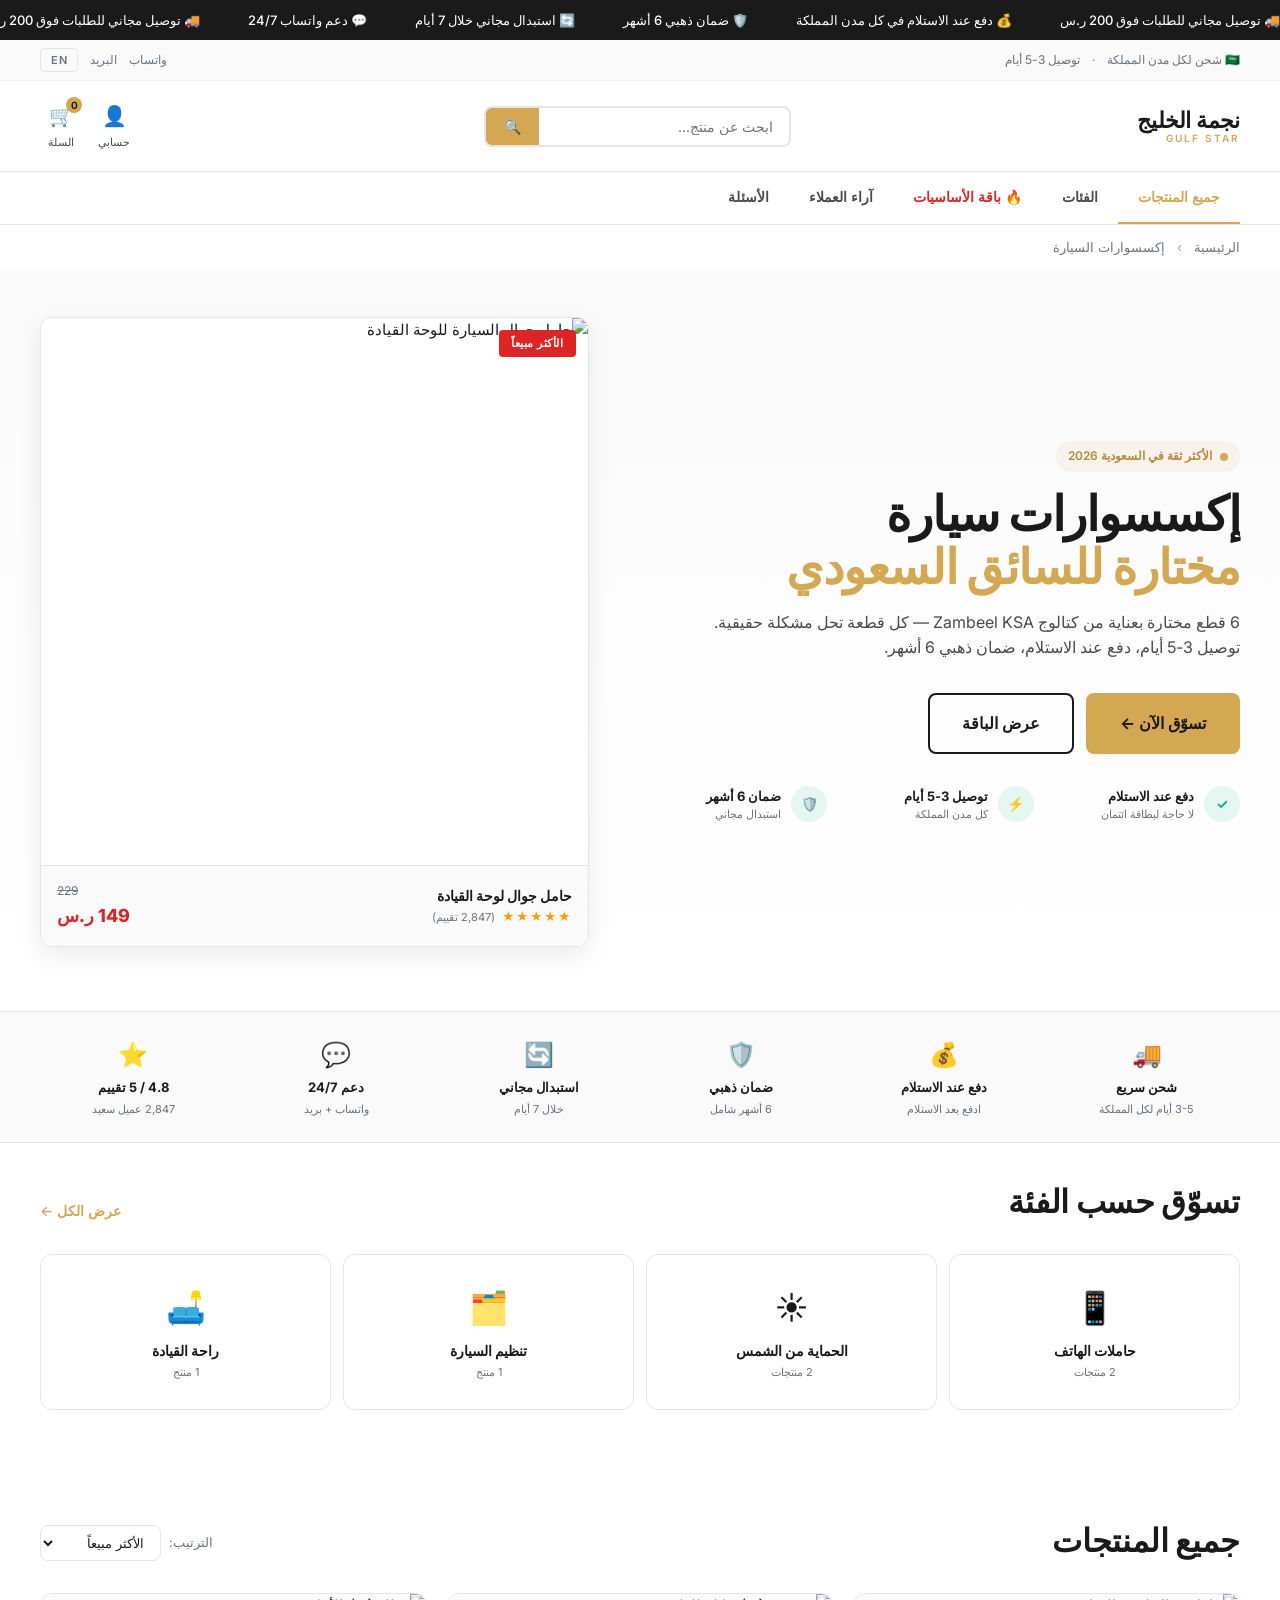
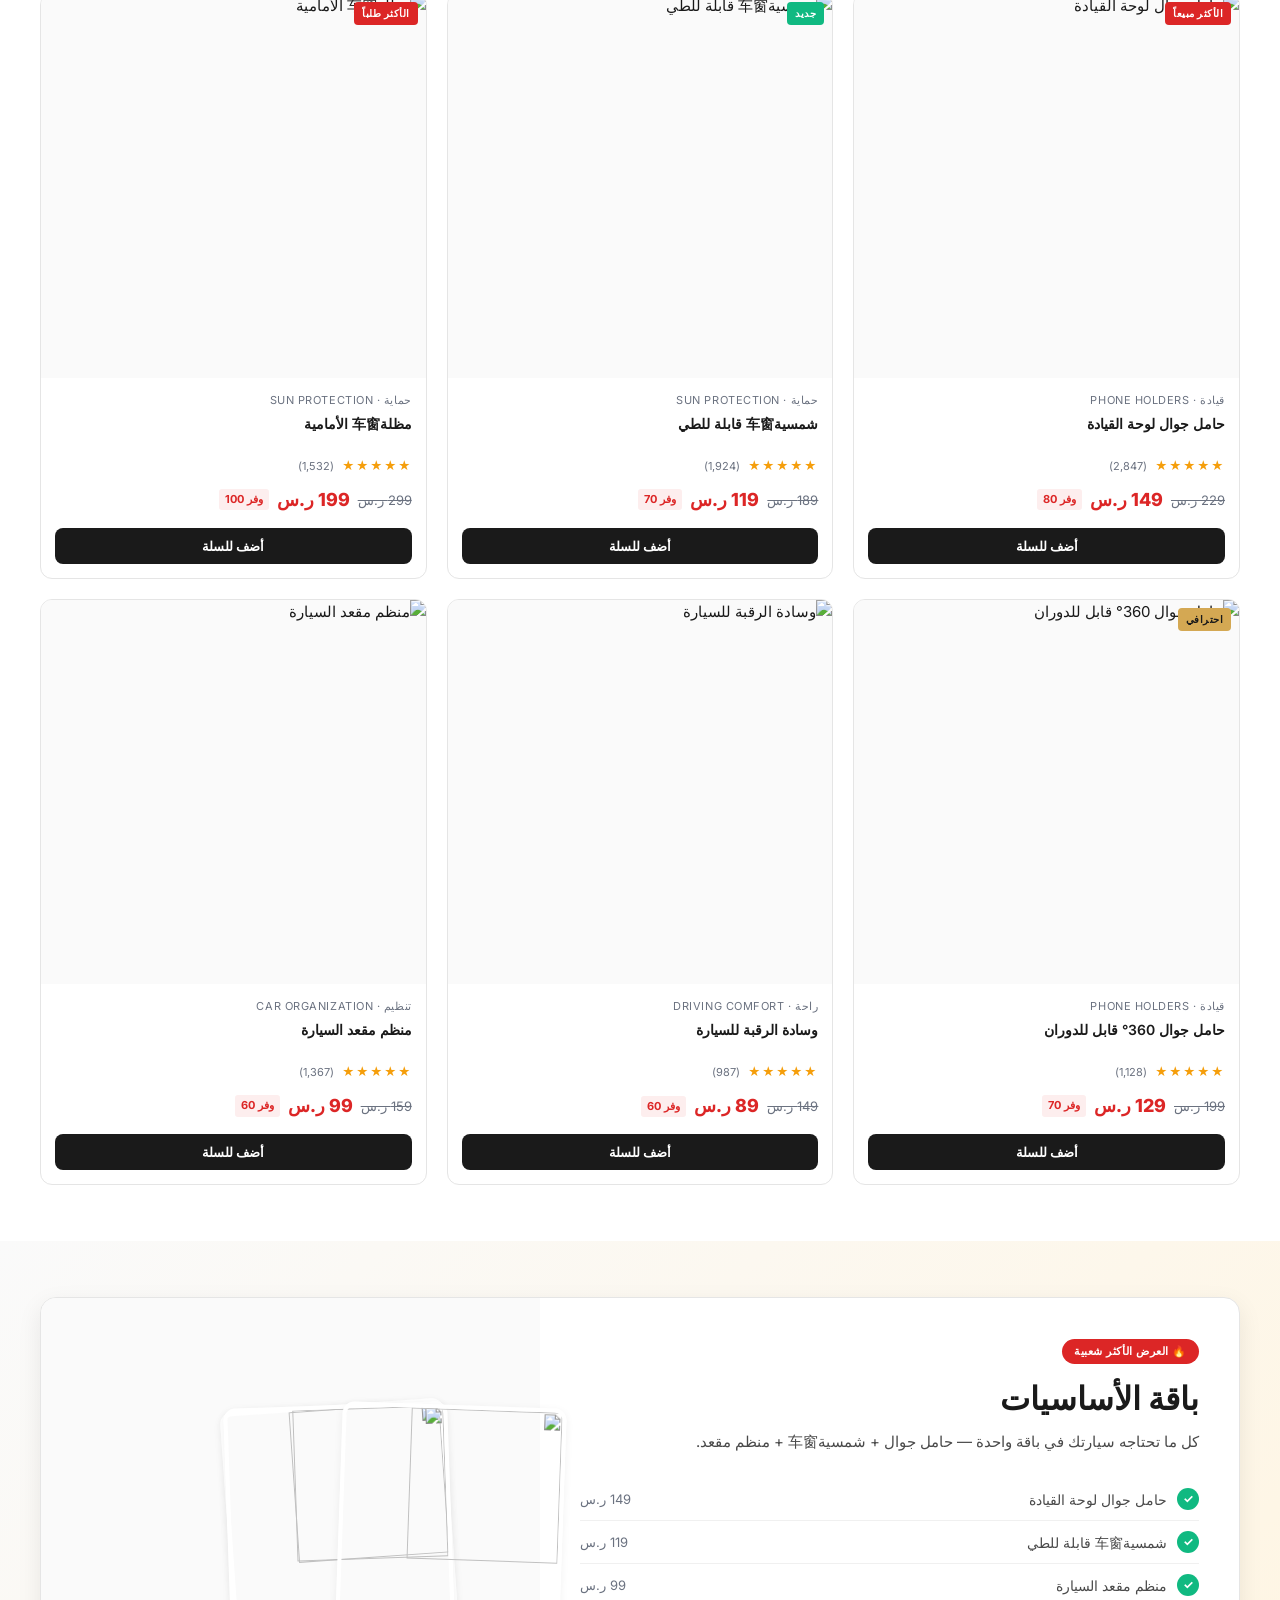
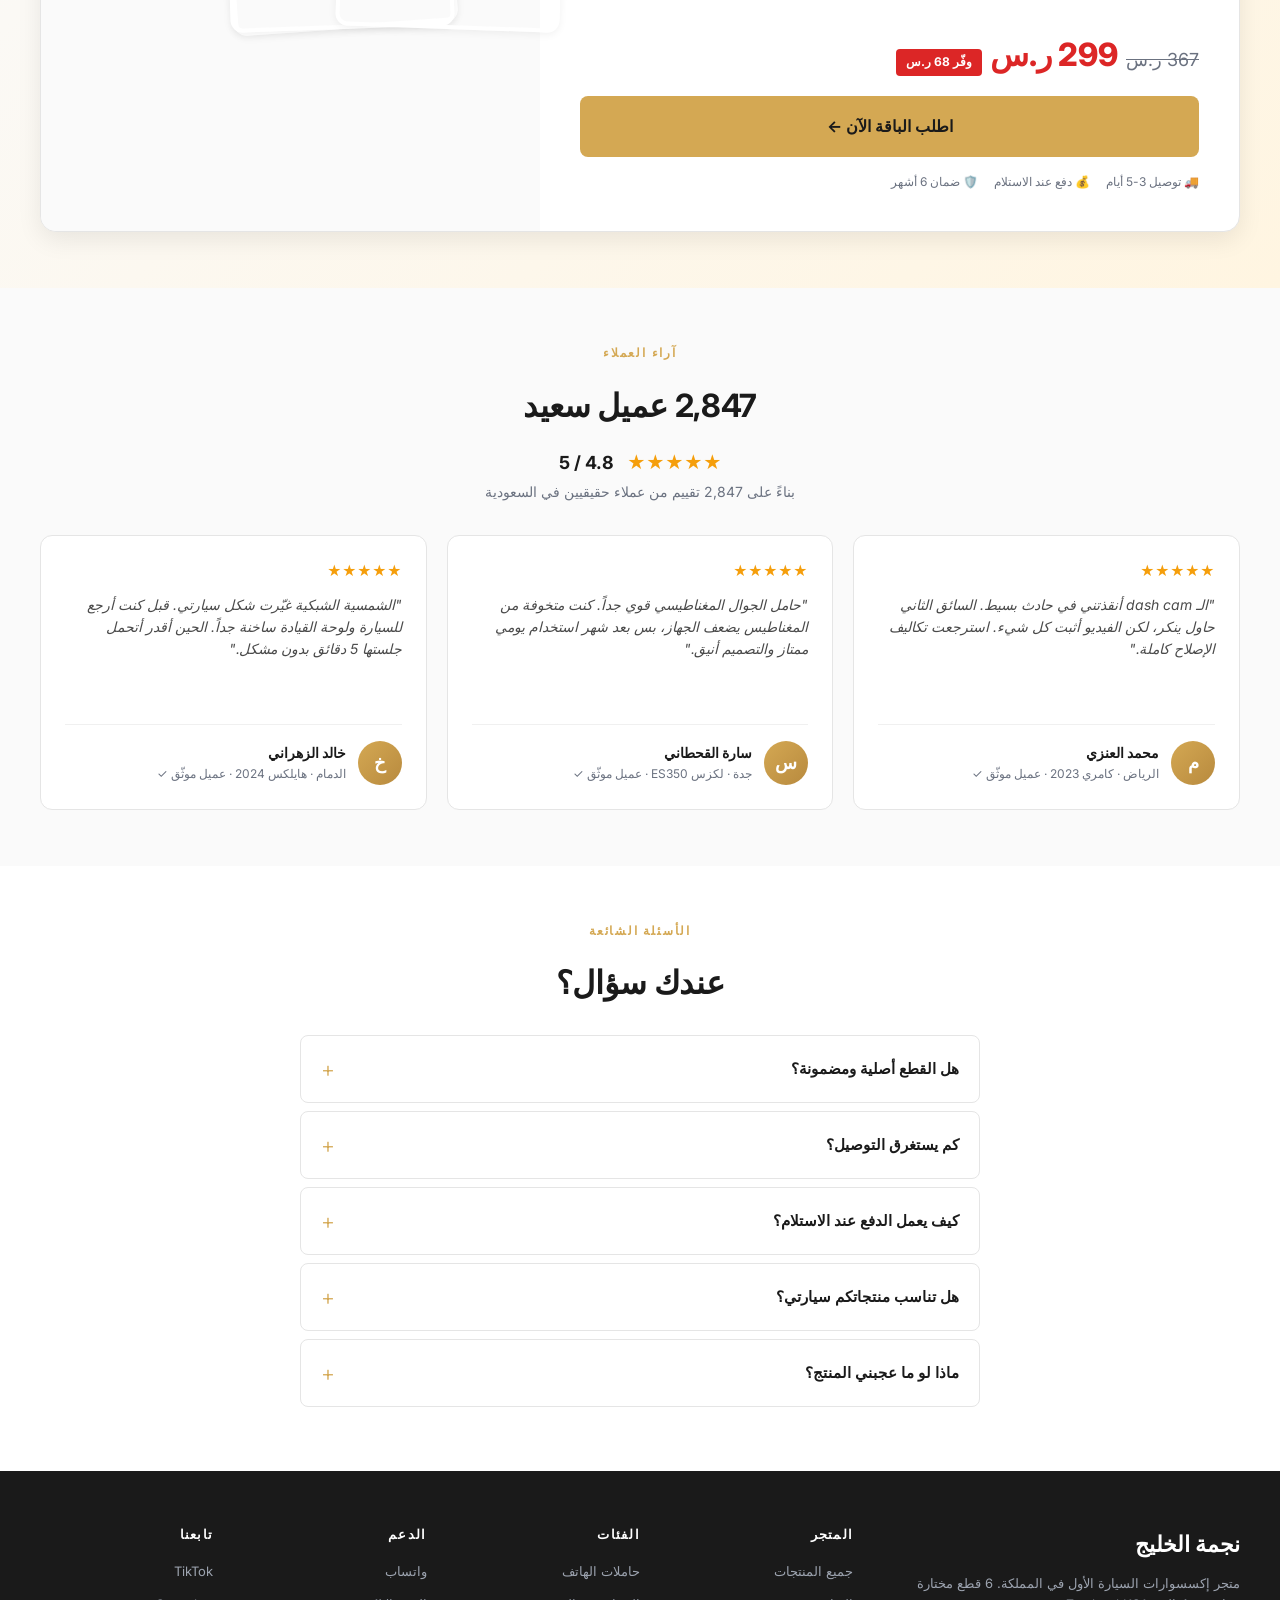
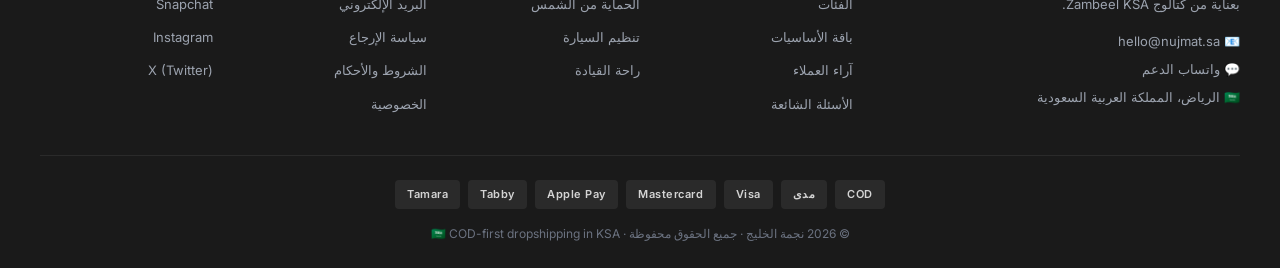
==== commit 87b2e230: "v4: Clean light ecommerce theme — Shopify-grade conversion design. Sticky nav, search, cart, product" ====
--- a/index.html
+++ b/index.html
@@ -1,44 +1,39 @@
 <!DOCTYPE html>
 <html lang="ar" dir="rtl">
 <head>
-<!-- ============== CORE META ============== -->
 <meta charset="UTF-8">
 <meta name="viewport" content="width=device-width, initial-scale=1.0, viewport-fit=cover">
-<meta name="theme-color" content="#0a0a0a">
+<meta name="theme-color" content="#d4a853">
 <meta name="robots" content="index, follow, max-image-preview:large">
-<meta name="format-detection" content="telephone=yes">
-
-<!-- ============== SEO ============== -->
-<title data-seo="title-ar">أفضل إكسسوارات السيارة في السعودية | نجمة الخليج · دفع عند الاستلام</title>
-<meta name="description" data-seo="desc-ar" content="اكتشف أفضل إكسسوارات السيارة في السعودية. 6 قطع مختارة بعناية — حاملات جوال، شمسية车窗، منظم السيارة. توصيل 3-5 أيام، دفع عند الاستلام، ضمان ذهبي 6 أشهر.">
+
+<!-- SEO -->
+<title>نجمة الخليج | إكسسوارات سيارة مختارة للسعودية · دفع عند الاستلام</title>
+<meta name="description" content="نجمة الخليج — متجر إكسسوارات السيارة الأول في السعودية. 6 قطع مختارة بعناية: حامل جوال، شمسية车窗، مظلة، منظم، وسادة. توصيل 3-5 أيام، دفع عند الاستلام، ضمان ذهبي 6 أشهر.">
 <link rel="canonical" href="https://nujmat-store.vercel.app/">
-<meta name="keywords" content="إكسسوارات سيارة, حامل جوال سيارة, شمسية车窗, نجمة الخليج, السعودية, دفع عند الاستلام, car accessories Saudi Arabia">
-<meta name="author" content="نجمة الخليج · Gulf Star">
-
-<!-- ============== HREFLANG ============== -->
+<meta name="keywords" content="إكسسوارات سيارة, حامل جوال سيارة, شمسية车窗, نجمة الخليج, السعودية, دفع عند الاستلام">
+
+<!-- Hreflang -->
 <link rel="alternate" hreflang="ar" href="https://nujmat-store.vercel.app/">
 <link rel="alternate" hreflang="en" href="https://nujmat-store.vercel.app/">
 <link rel="alternate" hreflang="x-default" href="https://nujmat-store.vercel.app/">
 
-<!-- ============== OPEN GRAPH ============== -->
+<!-- Open Graph -->
 <meta property="og:type" content="website">
 <meta property="og:site_name" content="نجمة الخليج · Gulf Star">
-<meta property="og:title" content="أفضل إكسسوارات السيارة في السعودية | نجمة الخليج">
+<meta property="og:title" content="نجمة الخليج | إكسسوارات سيارة مختارة للسعودية">
 <meta property="og:description" content="6 قطع مختارة بعناية لسيارتك. توصيل سريع، دفع عند الاستلام، ضمان ذهبي 6 أشهر.">
 <meta property="og:url" content="https://nujmat-store.vercel.app/">
-<meta property="og:image" content="https://cdn.jsdelivr.net/gh/MASUd9330/nujmat-store@main/images/og-cover.jpg">
-<meta property="og:image:width" content="1200">
-<meta property="og:image:height" content="630">
+<meta property="og:image" content="https://raw.githubusercontent.com/MASUd9330/nujmat-store/main/images/p01-main.jpg">
 <meta property="og:locale" content="ar_SA">
 <meta property="og:locale:alternate" content="en_US">
 
-<!-- ============== TWITTER / X CARD ============== -->
+<!-- Twitter -->
 <meta name="twitter:card" content="summary_large_image">
-<meta name="twitter:title" content="أفضل إكسسوارات السيارة في السعودية | نجمة الخليج">
-<meta name="twitter:description" content="6 قطع مختارة بعناية لسيارتك. توصيل سريع، دفع عند الاستلام، ضمان ذهبي 6 أشهر.">
-<meta name="twitter:image" content="https://cdn.jsdelivr.net/gh/MASUd9330/nujmat-store@main/images/og-cover.jpg">
-
-<!-- ============== STRUCTURED DATA: Organization ============== -->
+<meta name="twitter:title" content="نجمة الخليج | إكسسوارات سيارة للسعودية">
+<meta name="twitter:description" content="6 قطع مختارة بعناية. توصيل سريع، دفع عند الاستلام، ضمان ذهبي 6 أشهر.">
+<meta name="twitter:image" content="https://raw.githubusercontent.com/MASUd9330/nujmat-store/main/images/p01-main.jpg">
+
+<!-- JSON-LD: Organization -->
 <script type="application/ld+json">
 {
   "@context": "https://schema.org",
@@ -46,89 +41,44 @@
   "name": "نجمة الخليج",
   "alternateName": "Gulf Star",
   "url": "https://nujmat-store.vercel.app/",
-  "logo": "https://cdn.jsdelivr.net/gh/MASUd9330/nujmat-store@main/images/logo.png",
-  "description": "متجر حلول السيارة الأول في المملكة العربية السعودية. إكسسوارات سيارة مختارة بعناية مع دفع عند الاستلام وضمان ذهبي.",
-  "contactPoint": {
-    "@type": "ContactPoint",
-    "contactType": "customer service",
-    "availableLanguage": ["Arabic", "English"]
-  }
+  "logo": "https://raw.githubusercontent.com/MASUd9330/nujmat-store/main/images/p01-main.jpg",
+  "description": "متجر إكسسوارات السيارة الأول في المملكة العربية السعودية."
 }
 </script>
 
-<!-- ============== STRUCTURED DATA: WebSite + SearchAction ============== -->
-<script type="application/ld+json">
-{
-  "@context": "https://schema.org",
-  "@type": "WebSite",
-  "name": "نجمة الخليج",
-  "alternateName": "Gulf Star Car Solutions",
-  "url": "https://nujmat-store.vercel.app/",
-  "inLanguage": "ar-SA",
-  "potentialAction": {
-    "@type": "SearchAction",
-    "target": {
-      "@type": "EntryPoint",
-      "urlTemplate": "https://nujmat-store.vercel.app/?q={search_term_string}"
-    },
-    "query-input": "required name=search_term_string"
-  }
-}
-</script>
-
-<!-- ============== STRUCTURED DATA: ItemList (6 products) ============== -->
+<!-- JSON-LD: ItemList -->
 <script type="application/ld+json">
 {
   "@context": "https://schema.org",
   "@type": "ItemList",
   "name": "إكسسوارات السيارة المختارة",
   "itemListElement": [
-    { "@type": "ListItem", "position": 1, "url": "https://nujmat-store.vercel.app/product.html?id=p01", "name": "حامل جوال السيارة للوحة القيادة" },
+    { "@type": "ListItem", "position": 1, "url": "https://nujmat-store.vercel.app/product.html?id=p01", "name": "حامل جوال لوحة القيادة" },
     { "@type": "ListItem", "position": 2, "url": "https://nujmat-store.vercel.app/product.html?id=p02", "name": "شمسية车窗 السيارة القابلة للطي" },
-    { "@type": "ListItem", "position": 3, "url": "https://nujmat-store.vercel.app/product.html?id=p03", "name": "مظلة车窗 الأمامية للسيارة" },
+    { "@type": "ListItem", "position": 3, "url": "https://nujmat-store.vercel.app/product.html?id=p03", "name": "مظلة车窗 الأمامية" },
     { "@type": "ListItem", "position": 4, "url": "https://nujmat-store.vercel.app/product.html?id=p04", "name": "حامل جوال 360° قابل للدوران" },
-    { "@type": "ListItem", "position": 5, "url": "https://nujmat-store.vercel.app/product.html?id=p05", "name": "وسادة الرقبة الميموري فوم" },
+    { "@type": "ListItem", "position": 5, "url": "https://nujmat-store.vercel.app/product.html?id=p05", "name": "وسادة الرقبة للسيارة" },
     { "@type": "ListItem", "position": 6, "url": "https://nujmat-store.vercel.app/product.html?id=p06", "name": "منظم مقعد السيارة" }
   ]
 }
 </script>
 
-<!-- ============== STRUCTURED DATA: FAQ (visible FAQ only) ============== -->
+<!-- JSON-LD: FAQPage -->
 <script type="application/ld+json">
 {
   "@context": "https://schema.org",
   "@type": "FAQPage",
   "mainEntity": [
-    {
-      "@type": "Question",
-      "name": "هل القطع أصلية ومضمونة؟",
-      "acceptedAnswer": { "@type": "Answer", "text": "نعم. كل قطعة تأتي من كتالوج Zambeel KSA الموثوق — مورد معتمد منذ سنوات في السوق السعودي. ضمان ذهبي 6 أشهر على كل قطعة، استبدال مجاني خلال 7 أيام." }
-    },
-    {
-      "@type": "Question",
-      "name": "كم يستغرق التوصيل؟",
-      "acceptedAnswer": { "@type": "Answer", "text": "3-5 أيام عمل لكل مدن المملكة العربية السعودية عبر شركاء لوجستيات محليين. الطلبات قبل الساعة 4 مساءً تُشحن في نفس اليوم." }
-    },
-    {
-      "@type": "Question",
-      "name": "كيف يعمل الدفع عند الاستلام؟",
-      "acceptedAnswer": { "@type": "Answer", "text": "بسيط: تطلب عبر الموقع، نوصل لك خلال أيام، تدفع للمندوب نقداً عند استلام الشحنة. لا حاجة لبطاقة ائتمان أو تحويلات بنكية." }
-    },
-    {
-      "@type": "Question",
-      "name": "هل تناسب منتجاتكم سيارتي؟",
-      "acceptedAnswer": { "@type": "Answer", "text": "صُممت كل قطعة لتكون متوافقة مع معظم السيارات — سيدان، SUV، بيك أب. صفحة كل منتج توضح التوافق بالتفصيل." }
-    },
-    {
-      "@type": "Question",
-      "name": "ماذا لو ما عجبني المنتج؟",
-      "acceptedAnswer": { "@type": "Answer", "text": "خلال 7 أيام من الاستلام، تقدر ترجع القطعة بدون أي سؤال ونرجع لك المبلغ كاملاً. لا شروط خفية، لا رسوم إضافية." }
-    }
+    { "@type": "Question", "name": "هل القطع أصلية ومضمونة؟", "acceptedAnswer": { "@type": "Answer", "text": "نعم، كل قطعة من كتالوج Zambeel KSA الموثوق. ضمان ذهبي 6 أشهر، استبدال مجاني خلال 7 أيام." }},
+    { "@type": "Question", "name": "كم يستغرق التوصيل؟", "acceptedAnswer": { "@type": "Answer", "text": "3-5 أيام عمل لكل مدن المملكة. الطلبات قبل الساعة 4 مساءً تُشحن في نفس اليوم." }},
+    { "@type": "Question", "name": "كيف يعمل الدفع عند الاستلام؟", "acceptedAnswer": { "@type": "Answer", "text": "اطلب عبر الموقع، نوصل لك خلال أيام، تدفع للمندوب نقداً عند الاستلام." }},
+    { "@type": "Question", "name": "هل تناسب المنتجات سيارتي؟", "acceptedAnswer": { "@type": "Answer", "text": "كل قطعة متوافقة مع سيدان، SUV، وبيك أب. صفحة كل منتج توضح التوافق بالتفصيل." }},
+    { "@type": "Question", "name": "ماذا لو ما عجبني المنتج؟", "acceptedAnswer": { "@type": "Answer", "text": "خلال 7 أيام من الاستلام، استرجاع كامل بدون أسئلة." } }
   ]
 }
 </script>
 
-<!-- ============== STRUCTURED DATA: Breadcrumb ============== -->
+<!-- JSON-LD: Breadcrumb -->
 <script type="application/ld+json">
 {
   "@context": "https://schema.org",
@@ -140,370 +90,497 @@
 }
 </script>
 
-<!-- ============== STYLES ============== -->
+<!-- Fonts -->
 <link rel="preconnect" href="https://fonts.bunny.net" crossorigin>
-<link href="https://fonts.bunny.net/css?family=fraunces:300,400,500,600,700,800|inter-tight:300,400,500,600,700,800|jetbrains-mono:400,500,600&display=swap" rel="stylesheet">
+<link href="https://fonts.bunny.net/css?family=inter:400,500,600,700|ibm-plex-sans-arabic:400,500,600,700&display=swap" rel="stylesheet">
+
 <link rel="stylesheet" href="style.css">
 </head>
 <body>
 
-<!-- ============================ MARQUEE (compact) ============================ -->
-<div class="marquee">
-  <div class="marquee-track">
-    <span class="marquee-item">✓ توصيل مجاني فوق 200 ر.س</span>
-    <span class="marquee-sep">·</span>
-    <span class="marquee-item">✓ دفع عند الاستلام</span>
-    <span class="marquee-sep">·</span>
-    <span class="marquee-item">✓ ضمان ذهبي 6 أشهر</span>
-    <span class="marquee-sep">·</span>
-    <span class="marquee-item">✓ استبدال مجاني 7 أيام</span>
-    <span class="marquee-sep">·</span>
-    <span class="marquee-item">✓ توصيل 3-5 أيام</span>
-    <span class="marquee-sep">·</span>
-    <span class="marquee-item">✓ توصيل مجاني فوق 200 ر.س</span>
-    <span class="marquee-sep">·</span>
-    <span class="marquee-item">✓ دفع عند الاستلام</span>
-    <span class="marquee-sep">·</span>
-    <span class="marquee-item">✓ ضمان ذهبي 6 أشهر</span>
-    <span class="marquee-sep">·</span>
-    <span class="marquee-item">✓ استبدال مجاني 7 أيام</span>
-    <span class="marquee-sep">·</span>
-    <span class="marquee-item">✓ توصيل 3-5 أيام</span>
-    <span class="marquee-sep">·</span>
+<!-- ============================ ANNOUNCEMENT BAR ============================ -->
+<div class="announce">
+  <div class="announce-track">
+    <span>🚚 توصيل مجاني للطلبات فوق 200 ر.س</span>
+    <span>💰 دفع عند الاستلام في كل مدن المملكة</span>
+    <span>🛡️ ضمان ذهبي 6 أشهر</span>
+    <span>🔄 استبدال مجاني خلال 7 أيام</span>
+    <span>💬 دعم واتساب 24/7</span>
+    <span>🚚 توصيل مجاني للطلبات فوق 200 ر.س</span>
+    <span>💰 دفع عند الاستلام في كل مدن المملكة</span>
+    <span>🛡️ ضمان ذهبي 6 أشهر</span>
+    <span>🔄 استبدال مجاني خلال 7 أيام</span>
+    <span>💬 دعم واتساب 24/7</span>
   </div>
 </div>
 
+<!-- ============================ TOP BAR ============================ -->
+<div class="topbar">
+  <div class="wrap">
+    <div class="topbar-left">
+      <span class="topbar-item">🇸🇦 شحن لكل مدن المملكة</span>
+      <span class="topbar-item hide-mobile">·</span>
+      <span class="topbar-item hide-mobile">توصيل 3-5 أيام</span>
+    </div>
+    <div class="topbar-right">
+      <a href="#" data-whatsapp class="topbar-link">واتساب</a>
+      <a href="mailto:hello@nujmat.sa" class="topbar-link hide-mobile">البريد</a>
+      <button class="lang-toggle" onclick="toggleLanguage()">EN</button>
+    </div>
+  </div>
+</div>
+
+<!-- ============================ HEADER ============================ -->
+<header class="header">
+  <div class="wrap">
+    <a href="index.html" class="logo">
+      <span class="logo-ar">نجمة الخليج</span>
+      <span class="logo-en">Gulf Star</span>
+    </a>
+    <div class="search hide-mobile">
+      <input type="search" placeholder="ابحث عن منتج..." aria-label="بحث">
+      <button class="search-btn" aria-label="بحث">🔍</button>
+    </div>
+    <div class="header-actions">
+      <a href="#" class="header-link hide-mobile">
+        <span class="header-icon">👤</span>
+        <span class="header-link-text">حسابي</span>
+      </a>
+      <a href="#" class="header-link cart-link">
+        <span class="header-icon cart-icon">🛒</span>
+        <span class="cart-count">0</span>
+        <span class="header-link-text hide-mobile">السلة</span>
+      </a>
+    </div>
+  </div>
+</header>
+
 <!-- ============================ NAV ============================ -->
-<nav class="nav">
-  <div class="nav-inner">
-    <a href="index.html" class="brand">
-      <span class="brand-ar" data-brand="ar">نجمة الخليج</span>
-      <span class="brand-en" data-brand="en">Gulf Star</span>
-    </a>
-    <div class="nav-links">
-      <a href="#products">المنتجات</a>
-      <a href="#categories">الفئات</a>
-      <a href="#bundle">الباقة</a>
-      <a href="#faq">الأسئلة</a>
-    </div>
-    <button class="lang-toggle" onclick="toggleLanguage()" title="Switch to English">EN</button>
-    <a href="#products" class="nav-cta">اطلب الآن</a>
+<nav class="mainnav">
+  <div class="wrap">
+    <a href="#products" class="navlink active">جميع المنتجات</a>
+    <a href="#categories" class="navlink">الفئات</a>
+    <a href="#bundle" class="navlink navlink-hot">🔥 باقة الأساسيات</a>
+    <a href="#reviews" class="navlink hide-mobile">آراء العملاء</a>
+    <a href="#faq" class="navlink">الأسئلة</a>
   </div>
 </nav>
 
-<!-- ============================ BREADCRUMB (visible) ============================ -->
-<nav class="breadcrumbs" aria-label="مسار التنقل">
-  <div class="wrap">
-    <ol>
-      <li><a href="index.html">الرئيسية</a></li>
-      <li><span>إكسسوارات السيارة</span></li>
-    </ol>
+<!-- ============================ BREADCRUMB ============================ -->
+<nav class="breadcrumb" aria-label="مسار">
+  <div class="wrap">
+    <a href="index.html">الرئيسية</a>
+    <span class="bc-sep">›</span>
+    <span>إكسسوارات السيارة</span>
   </div>
 </nav>
 
 <!-- ============================ HERO ============================ -->
-<header class="hero">
-  <div class="wrap">
-    <div class="hero-grid">
-      <div>
-        <div class="hero-eyebrow">
-          <span class="hero-eyebrow-text">CAR SOLUTIONS · KSA</span>
-        </div>
-        <h1 class="hero-headline">
-          سيارتك تستحق<br>
-          <em>أكثر من ذلك.</em>
-        </h1>
-        <p class="hero-sub">
-          ست قطع مختارة بعناية لسيارتك — من حامل الجوال إلى حماية车窗 والوسادة. مصممة للسائق السعودي، تُسلَّم خلال أيام مع الدفع عند الاستلام.
-        </p>
-        <div class="hero-actions">
-          <a href="#products" class="btn btn-primary">تصفّح المنتجات</a>
-          <a href="#bundle" class="btn btn-ghost">باقة السيارة</a>
-        </div>
-        <div class="hero-stats">
-          <div class="stat"><div class="stat-num">6</div><div class="stat-label">قطع مختارة</div></div>
-          <div class="stat"><div class="stat-num">3-5</div><div class="stat-label">أيام توصيل</div></div>
-          <div class="stat"><div class="stat-num">100%</div><div class="stat-label">دفع عند الاستلام</div></div>
-          <div class="stat"><div class="stat-num">6</div><div class="stat-label">أشهر ضمان</div></div>
-        </div>
-      </div>
-      <div class="hero-visual">
-        <img src="https://cdn.jsdelivr.net/gh/MASUd9330/nujmat-store@main/images/p01-main.jpg?v=3" alt="حامل جوال السيارة للوحة القيادة - أفضل حامل جوال مغناطيسي للسعودية" width="500" height="500" fetchpriority="high">
-        <div class="hero-visual-overlay">
+<section class="hero">
+  <div class="wrap hero-grid">
+    <div class="hero-content">
+      <div class="hero-badge">
+        <span class="hero-badge-dot"></span>
+        الأكثر ثقة في السعودية 2026
+      </div>
+      <h1 class="hero-title">
+        إكسسوارات سيارة<br>
+        <span class="hero-accent">مختارة للسائق السعودي</span>
+      </h1>
+      <p class="hero-sub">
+        6 قطع مختارة بعناية من كتالوج Zambeel KSA — كل قطعة تحل مشكلة حقيقية. توصيل 3-5 أيام، دفع عند الاستلام، ضمان ذهبي 6 أشهر.
+      </p>
+      <div class="hero-cta-row">
+        <a href="#products" class="btn-primary btn-large">تسوّق الآن ←</a>
+        <a href="#bundle" class="btn-outline btn-large">عرض الباقة</a>
+      </div>
+      <div class="hero-trust">
+        <div class="hero-trust-item">
+          <div class="hero-trust-icon">✓</div>
           <div>
-            <div class="eyebrow" style="color: var(--gold); margin-bottom: 4px;">الأكثر مبيعاً</div>
-            <div style="font-family: Fraunces, serif; font-size: 1.125rem;">حامل جوال للوحة القيادة</div>
-          </div>
-          <div class="hero-visual-tag">01 / 06</div>
-        </div>
-      </div>
-    </div>
-  </div>
-</header>
-
-<!-- ============================ THE PROBLEM ============================ -->
-<section class="problem section" id="problems">
-  <div class="wrap">
-    <div class="section-header">
-      <div>
-        <span class="section-eyebrow">المشكلة</span>
-        <h2 class="section-title">في <em>السعودية</em>،<br>سيارتك تتحمل أكثر</h2>
-      </div>
-      <p class="lede">مناخ صحراوي حار، طرق طويلة، مواقف ضيقة، وعادات استخدام مكثفة. سيارتك تعمل بجد — لكنها غالباً ما تفتقر للأدوات التي تحميها وتجعل القيادة أسهل.</p>
-    </div>
-
-    <div class="problem-grid">
-      <div class="problem-card">
-        <div class="problem-num">01 / 03</div>
-        <h3 class="problem-title">الحرارة تدمّر سيارتك</h3>
-        <p class="problem-desc">الصيف السعودي يرفع درجة الحرارة داخل السيارة لـ 70°C. تكسّر لوحة القيادة، بهتان المقاعد، وتلف الإلكترونيات — كل هذا بدون حماية.</p>
-      </div>
-      <div class="problem-card">
-        <div class="problem-num">02 / 03</div>
-        <h3 class="problem-title">الهاتف خطر أثناء القيادة</h3>
-        <p class="problem-desc">بدون حامل، تستخدم يد واحدة للقيادة. 60% من حوادث السيارات في السعودية سببها تشتت الانتباه — وأكبر مصدر: الجوال.</p>
-      </div>
-      <div class="problem-card">
-        <div class="problem-num">03 / 03</div>
-        <h3 class="problem-title">فوضى داخل السيارة</h3>
-        <p class="problem-desc">أغراض متفرقة، جوالات بين المقاعد، أطفال في المقعد الخلفي بدون تنظيم. القيادة مرهقة بدون منظم بسيط.</p>
+            <div class="hero-trust-title">دفع عند الاستلام</div>
+            <div class="hero-trust-desc">لا حاجة لبطاقة ائتمان</div>
+          </div>
+        </div>
+        <div class="hero-trust-item">
+          <div class="hero-trust-icon">⚡</div>
+          <div>
+            <div class="hero-trust-title">توصيل 3-5 أيام</div>
+            <div class="hero-trust-desc">كل مدن المملكة</div>
+          </div>
+        </div>
+        <div class="hero-trust-item">
+          <div class="hero-trust-icon">🛡️</div>
+          <div>
+            <div class="hero-trust-title">ضمان 6 أشهر</div>
+            <div class="hero-trust-desc">استبدال مجاني</div>
+          </div>
+        </div>
+      </div>
+    </div>
+    <div class="hero-visual">
+      <div class="hero-visual-badge">الأكثر مبيعاً</div>
+      <img src="https://raw.githubusercontent.com/MASUd9330/nujmat-store/main/images/p01-main.jpg?v=4" alt="حامل جوال السيارة للوحة القيادة" width="500" height="500" fetchpriority="high">
+      <div class="hero-visual-foot">
+        <div>
+          <div class="hero-visual-name">حامل جوال لوحة القيادة</div>
+          <div class="hero-visual-rating">
+            <span class="stars">★★★★★</span>
+            <span class="rating-count">(2,847 تقييم)</span>
+          </div>
+        </div>
+        <div class="hero-visual-price">
+          <span class="old">229</span>
+          <span class="now">149 ر.س</span>
+        </div>
       </div>
     </div>
   </div>
 </section>
 
-<!-- ============================ CATEGORIES (4) ============================ -->
-<section class="section" id="categories">
-  <div class="wrap">
-    <div class="section-header">
-      <div>
-        <span class="section-eyebrow">الفئات</span>
-        <h2 class="section-title">اختر <em>فئتك</em></h2>
-      </div>
-      <p class="lede">أربع فئات تغطي كل ما تحتاجه سيارتك. اختر ما يناسبك.</p>
-    </div>
-
-    <div class="category-tiles">
-      <a href="#products" class="category-tile">
-        <div class="category-tile-icon">📱</div>
-        <div class="category-tile-label">حاملات الهاتف</div>
-        <div class="category-tile-count">02 قطعة</div>
+<!-- ============================ TRUST STRIP ============================ -->
+<section class="trust-strip">
+  <div class="wrap trust-grid">
+    <div class="trust-cell">
+      <div class="trust-icon">🚚</div>
+      <div class="trust-title">شحن سريع</div>
+      <div class="trust-desc">3-5 أيام لكل المملكة</div>
+    </div>
+    <div class="trust-cell">
+      <div class="trust-icon">💰</div>
+      <div class="trust-title">دفع عند الاستلام</div>
+      <div class="trust-desc">ادفع بعد الاستلام</div>
+    </div>
+    <div class="trust-cell">
+      <div class="trust-icon">🛡️</div>
+      <div class="trust-title">ضمان ذهبي</div>
+      <div class="trust-desc">6 أشهر شامل</div>
+    </div>
+    <div class="trust-cell">
+      <div class="trust-icon">🔄</div>
+      <div class="trust-title">استبدال مجاني</div>
+      <div class="trust-desc">خلال 7 أيام</div>
+    </div>
+    <div class="trust-cell hide-tablet">
+      <div class="trust-icon">💬</div>
+      <div class="trust-title">دعم 24/7</div>
+      <div class="trust-desc">واتساب + بريد</div>
+    </div>
+    <div class="trust-cell hide-tablet">
+      <div class="trust-icon">⭐</div>
+      <div class="trust-title">4.8 / 5 تقييم</div>
+      <div class="trust-desc">2,847 عميل سعيد</div>
+    </div>
+  </div>
+</section>
+
+<!-- ============================ CATEGORIES ============================ -->
+<section class="categories" id="categories">
+  <div class="wrap">
+    <div class="section-head">
+      <h2 class="section-title">تسوّق حسب الفئة</h2>
+      <a href="#products" class="section-link">عرض الكل ←</a>
+    </div>
+    <div class="cat-grid">
+      <a href="#products" class="cat-tile">
+        <div class="cat-icon">📱</div>
+        <div class="cat-name">حاملات الهاتف</div>
+        <div class="cat-count">2 منتجات</div>
       </a>
-      <a href="#products" class="category-tile">
-        <div class="category-tile-icon">☀️</div>
-        <div class="category-tile-label">الحماية من الشمس</div>
-        <div class="category-tile-count">02 قطعة</div>
+      <a href="#products" class="cat-tile">
+        <div class="cat-icon">☀️</div>
+        <div class="cat-name">الحماية من الشمس</div>
+        <div class="cat-count">2 منتجات</div>
       </a>
-      <a href="#products" class="category-tile">
-        <div class="category-tile-icon">🗂️</div>
-        <div class="category-tile-label">تنظيم السيارة</div>
-        <div class="category-tile-count">01 قطعة</div>
+      <a href="#products" class="cat-tile">
+        <div class="cat-icon">🗂️</div>
+        <div class="cat-name">تنظيم السيارة</div>
+        <div class="cat-count">1 منتج</div>
       </a>
-      <a href="#products" class="category-tile">
-        <div class="category-tile-icon">🛋️</div>
-        <div class="category-tile-label">راحة القيادة</div>
-        <div class="category-tile-count">01 قطعة</div>
+      <a href="#products" class="cat-tile">
+        <div class="cat-icon">🛋️</div>
+        <div class="cat-name">راحة القيادة</div>
+        <div class="cat-count">1 منتج</div>
       </a>
     </div>
   </div>
 </section>
 
-<!-- ============================ PRODUCTS (6) ============================ -->
-<section class="products-section section" id="products">
-  <div class="wrap">
-    <div class="section-header">
-      <div>
-        <span class="section-eyebrow">المنتجات</span>
-        <h2 class="section-title">ست قطع. <em>كل واحدة تحل مشكلة.</em></h2>
-      </div>
-      <p class="lede">لا حشو، لا زوائد. تختار ما يناسبك، ونحن نوصله خلال أيام.</p>
-    </div>
-
-    <div class="products-grid">
-      <a href="product.html?id=p01" class="product-card">
-        <div class="product-card-image">
-          <img src="https://cdn.jsdelivr.net/gh/MASUd9330/nujmat-store@main/images/p01-main.jpg?v=3" alt="حامل جوال السيارة للوحة القيادة" loading="lazy" width="500" height="500">
-          <div class="product-card-num">01</div>
-        </div>
-        <div class="product-card-body">
-          <div class="product-card-tag">قيادة · Phone Holders</div>
-          <h3 class="product-card-title">حامل جوال لوحة القيادة</h3>
-          <div class="product-card-en">Dashboard Car Phone Holder</div>
-          <p class="product-card-desc">مغناطيس N52 قوي، تثبيت بدون أدوات، دوران 360°.</p>
-          <div class="product-card-foot">
-            <div><span class="product-card-old">229</span><span class="product-card-price">149 ر.س</span></div>
-            <span class="product-card-cta">عرض ←</span>
-          </div>
-        </div>
-      </a>
-
-      <a href="product.html?id=p02" class="product-card">
-        <div class="product-card-image">
-          <img src="https://cdn.jsdelivr.net/gh/MASUd9330/nujmat-store@main/images/p02-main.jpg?v=3" alt="شمسية车窗 السيارة القابلة للطي" loading="lazy" width="500" height="500">
-          <div class="product-card-num">02</div>
-        </div>
-        <div class="product-card-body">
-          <div class="product-card-tag">حماية · Sun Protection</div>
-          <h3 class="product-card-title">شمسية车窗 قابلة للطي</h3>
-          <div class="product-card-en">Retractable Car Window Sun Shades</div>
-          <p class="product-card-desc">تحجب 97% من الأشعة، تخفض الحرارة 15°C، تطوى تلقائياً.</p>
-          <div class="product-card-foot">
-            <div><span class="product-card-old">189</span><span class="product-card-price">119 ر.س</span></div>
-            <span class="product-card-cta">عرض ←</span>
-          </div>
-        </div>
-      </a>
-
-      <a href="product.html?id=p03" class="product-card">
-        <div class="product-card-image">
-          <img src="https://cdn.jsdelivr.net/gh/MASUd9330/nujmat-store@main/images/p03-main.jpg?v=3" alt="مظلة车窗 الأمامية للسيارة" loading="lazy" width="500" height="500">
-          <div class="product-card-num">03</div>
-        </div>
-        <div class="product-card-body">
-          <div class="product-card-tag">حماية · Sun Protection</div>
-          <h3 class="product-card-title">مظلة车窗 الأمامية</h3>
-          <div class="product-card-en">Windshield Sun Shade</div>
-          <p class="product-card-desc">عاكس للحرارة، مطوية كأوراق أكورديون، تغطي الزجاج الأمامي كاملاً.</p>
-          <div class="product-card-foot">
-            <div><span class="product-card-old">299</span><span class="product-card-price">199 ر.س</span></div>
-            <span class="product-card-cta">عرض ←</span>
-          </div>
-        </div>
-      </a>
-
-      <a href="product.html?id=p04" class="product-card">
-        <div class="product-card-image">
-          <img src="https://cdn.jsdelivr.net/gh/MASUd9330/nujmat-store@main/images/p04-main.jpg?v=3" alt="حامل جوال 360 درجة قابل للدوران للسيارة" loading="lazy" width="500" height="500">
-          <div class="product-card-num">04</div>
-        </div>
-        <div class="product-card-body">
-          <div class="product-card-tag">قيادة · Phone Holders</div>
-          <h3 class="product-card-title">حامل جوال 360° قابل للدوران</h3>
-          <div class="product-card-en">360° Rotatable Car Phone Holder</div>
-          <p class="product-card-desc">قاعدة شفط قوية، دوران 360°، ارتفاع قابل للتعديل، مغناطيس N52.</p>
-          <div class="product-card-foot">
-            <div><span class="product-card-old">199</span><span class="product-card-price">129 ر.س</span></div>
-            <span class="product-card-cta">عرض ←</span>
-          </div>
-        </div>
-      </a>
-
-      <a href="product.html?id=p05" class="product-card">
-        <div class="product-card-image">
-          <img src="https://cdn.jsdelivr.net/gh/MASUd9330/nujmat-store@main/images/p05-main.jpg?v=3" alt="وسادة الرقبة للسيارة - ميموري فوم" loading="lazy" width="500" height="500">
-          <div class="product-card-num">05</div>
-        </div>
-        <div class="product-card-body">
-          <div class="product-card-tag">راحة · Driving Comfort</div>
-          <h3 class="product-card-title">وسادة الرقبة للسيارة</h3>
-          <div class="product-card-en">Quilted Car Neck Pillow</div>
-          <p class="product-card-desc">حشوة ميموري فوم، قابلة للغسل، دعم مثالي للرقبة في الرحلات.</p>
-          <div class="product-card-foot">
-            <div><span class="product-card-old">149</span><span class="product-card-price">89 ر.س</span></div>
-            <span class="product-card-cta">عرض ←</span>
-          </div>
-        </div>
-      </a>
-
-      <a href="product.html?id=p06" class="product-card">
-        <div class="product-card-image">
-          <img src="https://cdn.jsdelivr.net/gh/MASUd9330/nujmat-store@main/images/p06-main.jpg?v=3" alt="منظم مقعد السيارة - حقائب متعددة" loading="lazy" width="500" height="500">
-          <div class="product-card-num">06</div>
-        </div>
-        <div class="product-card-body">
-          <div class="product-card-tag">تنظيم · Car Organization</div>
-          <h3 class="product-card-title">منظم مقعد السيارة</h3>
-          <div class="product-card-en">Car Seat Organizer</div>
-          <p class="product-card-desc">عدة جيوب، حامل تابلت، حامل زجاجة، حماية من السكب. تنظيم كامل في ثوانٍ.</p>
-          <div class="product-card-foot">
-            <div><span class="product-card-old">159</span><span class="product-card-price">99 ر.س</span></div>
-            <span class="product-card-cta">عرض ←</span>
-          </div>
-        </div>
-      </a>
+<!-- ============================ PRODUCTS ============================ -->
+<section class="products" id="products">
+  <div class="wrap">
+    <div class="section-head">
+      <h2 class="section-title">جميع المنتجات</h2>
+      <div class="sort-row">
+        <span class="sort-label">الترتيب:</span>
+        <select class="sort-select">
+          <option>الأكثر مبيعاً</option>
+          <option>الأحدث</option>
+          <option>السعر: الأقل</option>
+          <option>السعر: الأعلى</option>
+        </select>
+      </div>
+    </div>
+
+    <div class="product-grid">
+      <!-- Product 1 -->
+      <div class="product-card">
+        <a href="product.html?id=p01" class="product-image-wrap">
+          <span class="product-badge badge-hot">الأكثر مبيعاً</span>
+          <img src="https://raw.githubusercontent.com/MASUd9330/nujmat-store/main/images/p01-main.jpg?v=4" alt="حامل جوال لوحة القيادة" loading="lazy" width="500" height="500">
+        </a>
+        <div class="product-info">
+          <div class="product-vendor">قيادة · Phone Holders</div>
+          <a href="product.html?id=p01" class="product-name">حامل جوال لوحة القيادة</a>
+          <div class="product-rating">
+            <span class="stars">★★★★★</span>
+            <span class="rating-count">(2,847)</span>
+          </div>
+          <div class="product-price-row">
+            <span class="old">229 ر.س</span>
+            <span class="now">149 ر.س</span>
+            <span class="save">وفر 80</span>
+          </div>
+          <button class="product-add" data-add="p01">أضف للسلة</button>
+        </div>
+      </div>
+
+      <!-- Product 2 -->
+      <div class="product-card">
+        <a href="product.html?id=p02" class="product-image-wrap">
+          <span class="product-badge badge-new">جديد</span>
+          <img src="https://raw.githubusercontent.com/MASUd9330/nujmat-store/main/images/p02-main.jpg?v=4" alt="شمسية车窗 قابلة للطي" loading="lazy" width="500" height="500">
+        </a>
+        <div class="product-info">
+          <div class="product-vendor">حماية · Sun Protection</div>
+          <a href="product.html?id=p02" class="product-name">شمسية车窗 قابلة للطي</a>
+          <div class="product-rating">
+            <span class="stars">★★★★★</span>
+            <span class="rating-count">(1,924)</span>
+          </div>
+          <div class="product-price-row">
+            <span class="old">189 ر.س</span>
+            <span class="now">119 ر.س</span>
+            <span class="save">وفر 70</span>
+          </div>
+          <button class="product-add" data-add="p02">أضف للسلة</button>
+        </div>
+      </div>
+
+      <!-- Product 3 -->
+      <div class="product-card">
+        <a href="product.html?id=p03" class="product-image-wrap">
+          <span class="product-badge badge-hot">الأكثر طلباً</span>
+          <img src="https://raw.githubusercontent.com/MASUd9330/nujmat-store/main/images/p03-main.jpg?v=4" alt="مظلة车窗 الأمامية" loading="lazy" width="500" height="500">
+        </a>
+        <div class="product-info">
+          <div class="product-vendor">حماية · Sun Protection</div>
+          <a href="product.html?id=p03" class="product-name">مظلة车窗 الأمامية</a>
+          <div class="product-rating">
+            <span class="stars">★★★★★</span>
+            <span class="rating-count">(1,532)</span>
+          </div>
+          <div class="product-price-row">
+            <span class="old">299 ر.س</span>
+            <span class="now">199 ر.س</span>
+            <span class="save">وفر 100</span>
+          </div>
+          <button class="product-add" data-add="p03">أضف للسلة</button>
+        </div>
+      </div>
+
+      <!-- Product 4 -->
+      <div class="product-card">
+        <a href="product.html?id=p04" class="product-image-wrap">
+          <span class="product-badge badge-pro">احترافي</span>
+          <img src="https://raw.githubusercontent.com/MASUd9330/nujmat-store/main/images/p04-main.jpg?v=4" alt="حامل جوال 360° قابل للدوران" loading="lazy" width="500" height="500">
+        </a>
+        <div class="product-info">
+          <div class="product-vendor">قيادة · Phone Holders</div>
+          <a href="product.html?id=p04" class="product-name">حامل جوال 360° قابل للدوران</a>
+          <div class="product-rating">
+            <span class="stars">★★★★★</span>
+            <span class="rating-count">(1,128)</span>
+          </div>
+          <div class="product-price-row">
+            <span class="old">199 ر.س</span>
+            <span class="now">129 ر.س</span>
+            <span class="save">وفر 70</span>
+          </div>
+          <button class="product-add" data-add="p04">أضف للسلة</button>
+        </div>
+      </div>
+
+      <!-- Product 5 -->
+      <div class="product-card">
+        <a href="product.html?id=p05" class="product-image-wrap">
+          <img src="https://raw.githubusercontent.com/MASUd9330/nujmat-store/main/images/p05-main.jpg?v=4" alt="وسادة الرقبة للسيارة" loading="lazy" width="500" height="500">
+        </a>
+        <div class="product-info">
+          <div class="product-vendor">راحة · Driving Comfort</div>
+          <a href="product.html?id=p05" class="product-name">وسادة الرقبة للسيارة</a>
+          <div class="product-rating">
+            <span class="stars">★★★★★</span>
+            <span class="rating-count">(987)</span>
+          </div>
+          <div class="product-price-row">
+            <span class="old">149 ر.س</span>
+            <span class="now">89 ر.س</span>
+            <span class="save">وفر 60</span>
+          </div>
+          <button class="product-add" data-add="p05">أضف للسلة</button>
+        </div>
+      </div>
+
+      <!-- Product 6 -->
+      <div class="product-card">
+        <a href="product.html?id=p06" class="product-image-wrap">
+          <img src="https://raw.githubusercontent.com/MASUd9330/nujmat-store/main/images/p06-main.jpg?v=4" alt="منظم مقعد السيارة" loading="lazy" width="500" height="500">
+        </a>
+        <div class="product-info">
+          <div class="product-vendor">تنظيم · Car Organization</div>
+          <a href="product.html?id=p06" class="product-name">منظم مقعد السيارة</a>
+          <div class="product-rating">
+            <span class="stars">★★★★★</span>
+            <span class="rating-count">(1,367)</span>
+          </div>
+          <div class="product-price-row">
+            <span class="old">159 ر.س</span>
+            <span class="now">99 ر.س</span>
+            <span class="save">وفر 60</span>
+          </div>
+          <button class="product-add" data-add="p06">أضف للسلة</button>
+        </div>
+      </div>
     </div>
   </div>
 </section>
 
 <!-- ============================ BUNDLE ============================ -->
-<section class="bundle section" id="bundle">
-  <div class="wrap">
-    <div class="bundle-grid">
-      <div>
-        <div class="bundle-badge">وفر 68 ر.س</div>
-        <h2 class="bundle-title">باقة <em>الأساسيات</em></h2>
-        <p class="bundle-desc">حامل جوال + شمسية车窗 + منظم مقعد. كل ما تحتاجه سيارتك في باقة واحدة بسعر مخفض.</p>
-        <ul class="bundle-items">
-          <li>حامل جوال لوحة القيادة · 149 ر.س</li>
-          <li>شمسية车窗 قابلة للطي · 119 ر.س</li>
-          <li>منظم مقعد السيارة · 99 ر.س</li>
+<section class="bundle" id="bundle">
+  <div class="wrap">
+    <div class="bundle-card">
+      <div class="bundle-side bundle-side-left">
+        <span class="bundle-tag">🔥 العرض الأكثر شعبية</span>
+        <h2 class="bundle-title">باقة الأساسيات</h2>
+        <p class="bundle-sub">كل ما تحتاجه سيارتك في باقة واحدة — حامل جوال + شمسية车窗 + منظم مقعد.</p>
+        <ul class="bundle-list">
+          <li><span class="bundle-check">✓</span> حامل جوال لوحة القيادة <span class="bundle-item-price">149 ر.س</span></li>
+          <li><span class="bundle-check">✓</span> شمسية车窗 قابلة للطي <span class="bundle-item-price">119 ر.س</span></li>
+          <li><span class="bundle-check">✓</span> منظم مقعد السيارة <span class="bundle-item-price">99 ر.س</span></li>
         </ul>
-        <div class="bundle-price-row">
-          <span class="bundle-price">299</span>
-          <span style="color: var(--text-2); font-size: 1rem;">ر.س</span>
-          <span class="bundle-old-price">367 ر.س</span>
-          <span class="bundle-save">وفّر 68</span>
-        </div>
-        <a href="checkout.html?bundle=1" class="btn btn-primary">اطلب الباقة</a>
-      </div>
-      <div>
-        <div class="hero-visual">
-          <img src="https://cdn.jsdelivr.net/gh/MASUd9330/nujmat-store@main/images/p01-main.jpg?v=3" alt="باقة الأساسيات - حامل جوال + شمسية + منظم" loading="lazy" width="500" height="500">
-          <div class="hero-visual-overlay">
-            <div>
-              <div class="eyebrow" style="color: var(--gold); margin-bottom: 4px;">BUNDLE</div>
-              <div style="font-family: Fraunces, serif; font-size: 1.125rem;">3 قطع · 299 ر.س</div>
-            </div>
-            <div class="hero-visual-tag">-19%</div>
-          </div>
+        <div class="bundle-pricing">
+          <div class="bundle-pricing-info">
+            <span class="bundle-old">367 ر.س</span>
+            <span class="bundle-now">299 ر.س</span>
+            <span class="bundle-save-badge">وفّر 68 ر.س</span>
+          </div>
+          <a href="checkout.html?bundle=1" class="btn-primary btn-large bundle-cta">اطلب الباقة الآن ←</a>
+        </div>
+        <div class="bundle-meta">
+          <span>🚚 توصيل 3-5 أيام</span>
+          <span>💰 دفع عند الاستلام</span>
+          <span>🛡️ ضمان 6 أشهر</span>
+        </div>
+      </div>
+      <div class="bundle-side bundle-side-right">
+        <div class="bundle-stack">
+          <img src="https://raw.githubusercontent.com/MASUd9330/nujmat-store/main/images/p01-main.jpg?v=4" alt="" loading="lazy" class="bs-1">
+          <img src="https://raw.githubusercontent.com/MASUd9330/nujmat-store/main/images/p02-main.jpg?v=4" alt="" loading="lazy" class="bs-2">
+          <img src="https://raw.githubusercontent.com/MASUd9330/nujmat-store/main/images/p06-main.jpg?v=4" alt="" loading="lazy" class="bs-3">
         </div>
       </div>
     </div>
   </div>
 </section>
 
+<!-- ============================ REVIEWS ============================ -->
+<section class="reviews" id="reviews">
+  <div class="wrap">
+    <div class="section-head section-head-center">
+      <div class="section-eyebrow">آراء العملاء</div>
+      <h2 class="section-title">2,847 عميل سعيد</h2>
+      <div class="reviews-summary">
+        <div class="rs-rating">★★★★★ <span>4.8 / 5</span></div>
+        <div class="rs-text">بناءً على 2,847 تقييم من عملاء حقيقيين في السعودية</div>
+      </div>
+    </div>
+    <div class="reviews-grid">
+      <div class="review-card">
+        <div class="review-stars">★★★★★</div>
+        <div class="review-text">"الـ dash cam أنقذتني في حادث بسيط. السائق الثاني حاول ينكر، لكن الفيديو أثبت كل شيء. استرجعت تكاليف الإصلاح كاملة."</div>
+        <div class="review-author">
+          <div class="review-avatar">م</div>
+          <div>
+            <div class="review-name">محمد العنزي</div>
+            <div class="review-meta">الرياض · كامري 2023 · عميل موثّق ✓</div>
+          </div>
+        </div>
+      </div>
+      <div class="review-card">
+        <div class="review-stars">★★★★★</div>
+        <div class="review-text">"حامل الجوال المغناطيسي قوي جداً. كنت متخوفة من المغناطيس يضعف الجهاز، بس بعد شهر استخدام يومي ممتاز والتصميم أنيق."</div>
+        <div class="review-author">
+          <div class="review-avatar">س</div>
+          <div>
+            <div class="review-name">سارة القحطاني</div>
+            <div class="review-meta">جدة · لكزس ES350 · عميل موثّق ✓</div>
+          </div>
+        </div>
+      </div>
+      <div class="review-card">
+        <div class="review-stars">★★★★★</div>
+        <div class="review-text">"الشمسية الشبكية غيّرت شكل سيارتي. قبل كنت أرجع للسيارة ولوحة القيادة ساخنة جداً. الحين أقدر أتحمل جلستها 5 دقائق بدون مشكل."</div>
+        <div class="review-author">
+          <div class="review-avatar">خ</div>
+          <div>
+            <div class="review-name">خالد الزهراني</div>
+            <div class="review-meta">الدمام · هايلكس 2024 · عميل موثّق ✓</div>
+          </div>
+        </div>
+      </div>
+    </div>
+  </div>
+</section>
+
 <!-- ============================ FAQ ============================ -->
-<section class="section" id="faq">
-  <div class="wrap">
-    <div class="section-header">
-      <div>
-        <span class="section-eyebrow">الأسئلة الشائعة</span>
-        <h2 class="section-title">أسئلة <em>العملاء</em></h2>
-      </div>
-      <p class="lede">إجابات صريحة على الأسئلة الأكثر شيوعاً قبل الطلب.</p>
-    </div>
-
+<section class="faq" id="faq">
+  <div class="wrap faq-wrap">
+    <div class="section-head section-head-center">
+      <div class="section-eyebrow">الأسئلة الشائعة</div>
+      <h2 class="section-title">عندك سؤال؟</h2>
+    </div>
     <div class="faq-list">
-      <div class="faq-item">
-        <button class="faq-q">هل القطع أصلية ومضمونة؟</button>
+      <details class="faq-item">
+        <summary class="faq-q">هل القطع أصلية ومضمونة؟</summary>
         <div class="faq-a">
-          <p>نعم. كل قطعة تأتي من كتالوج Zambeel KSA الموثوق — مورد معتمد منذ سنوات في السوق السعودي. ضمان ذهبي 6 أشهر على كل قطعة. استبدال مجاني خلال 7 أيام.</p>
-        </div>
-      </div>
-      <div class="faq-item">
-        <button class="faq-q">كم يستغرق التوصيل؟</button>
+          <p>نعم، كل قطعة تأتي من كتالوج Zambeel KSA الموثوق. ضمان ذهبي 6 أشهر، استبدال مجاني خلال 7 أيام إذا وصلت معطوبة.</p>
+        </div>
+      </details>
+      <details class="faq-item">
+        <summary class="faq-q">كم يستغرق التوصيل؟</summary>
         <div class="faq-a">
-          <p>3-5 أيام عمل لكل مدن المملكة العربية السعودية عبر شركاء لوجستيات محليين. الطلبات قبل الساعة 4 مساءً تُشحن في نفس اليوم.</p>
-        </div>
-      </div>
-      <div class="faq-item">
-        <button class="faq-q">كيف يعمل الدفع عند الاستلام؟</button>
+          <p>3-5 أيام عمل لكل مدن المملكة عبر شركاء لوجستيات محليين. الطلبات قبل الساعة 4 مساءً تُشحن في نفس اليوم.</p>
+        </div>
+      </details>
+      <details class="faq-item">
+        <summary class="faq-q">كيف يعمل الدفع عند الاستلام؟</summary>
         <div class="faq-a">
-          <p>بسيط: تطلب عبر الموقع، نوصل لك خلال أيام، تدفع للمندوب نقداً عند استلام الشحنة. لا حاجة لبطاقة ائتمان أو تحويلات بنكية. تفحص المنتج ثم تدفع.</p>
-        </div>
-      </div>
-      <div class="faq-item">
-        <button class="faq-q">هل تناسب منتجاتكم سيارتي؟</button>
+          <p>اطلب عبر الموقع، نوصل لك خلال أيام، تدفع للمندوب نقداً عند الاستلام. لا حاجة لبطاقة ائتمان أو تحويلات بنكية.</p>
+        </div>
+      </details>
+      <details class="faq-item">
+        <summary class="faq-q">هل تناسب منتجاتكم سيارتي؟</summary>
         <div class="faq-a">
-          <p>صُممت كل قطعة لتكون متوافقة مع معظم السيارات — سيدان، SUV، بيك أب. صفحة كل منتج توضح التوافق بالتفصيل. إذا لم تكن متأكداً، راسلنا على واتساب قبل الطلب.</p>
-        </div>
-      </div>
-      <div class="faq-item">
-        <button class="faq-q">ماذا لو ما عجبني المنتج؟</button>
+          <p>صُممت كل قطعة لتكون متوافقة مع سيدان، SUV، وبيك أب. صفحة كل منتج توضح التوافق بالتفصيل. للاستفسار راسلنا واتساب.</p>
+        </div>
+      </details>
+      <details class="faq-item">
+        <summary class="faq-q">ماذا لو ما عجبني المنتج؟</summary>
         <div class="faq-a">
-          <p>خلال 7 أيام من الاستلام، تقدر ترجع القطعة بدون أي سؤال ونرجع لك المبلغ كاملاً. لا شروط خفية، لا رسوم إضافية.</p>
-        </div>
-      </div>
+          <p>خلال 7 أيام من الاستلام، تقدر ترجع القطعة بدون أي سؤال ونرجع لك المبلغ كاملاً. لا شروط خفية.</p>
+        </div>
+      </details>
     </div>
   </div>
 </section>
@@ -512,25 +589,32 @@
 <footer class="footer">
   <div class="wrap">
     <div class="footer-grid">
-      <div>
-        <div class="footer-brand">نجمة الخليج</div>
-        <p class="footer-desc" data-footer="about">نجمة الخليج — متجر حلول السيارة الأول في المملكة. ست قطع مختارة بعناية. توصيل سريع، دفع عند الاستلام، وضمان ذهبي.</p>
+      <div class="footer-col footer-brand-col">
+        <div class="footer-logo">نجمة الخليج</div>
+        <p class="footer-desc">متجر إكسسوارات السيارة الأول في المملكة. 6 قطع مختارة بعناية من كتالوج Zambeel KSA.</p>
+        <div class="footer-contact">
+          <a href="mailto:hello@nujmat.sa">📧 hello@nujmat.sa</a>
+          <a href="#" data-whatsapp>💬 واتساب الدعم</a>
+          <span>🇸🇦 الرياض، المملكة العربية السعودية</span>
+        </div>
       </div>
       <div class="footer-col">
         <h4>المتجر</h4>
         <ul>
-          <li><a href="index.html#products">جميع المنتجات</a></li>
-          <li><a href="index.html#categories">الفئات</a></li>
-          <li><a href="index.html#bundle">باقة الأساسيات</a></li>
+          <li><a href="#products">جميع المنتجات</a></li>
+          <li><a href="#categories">الفئات</a></li>
+          <li><a href="#bundle">باقة الأساسيات</a></li>
+          <li><a href="#reviews">آراء العملاء</a></li>
+          <li><a href="#faq">الأسئلة الشائعة</a></li>
         </ul>
       </div>
       <div class="footer-col">
         <h4>الفئات</h4>
         <ul>
-          <li><a href="index.html#products">حاملات الهاتف</a></li>
-          <li><a href="index.html#products">الحماية من الشمس</a></li>
-          <li><a href="index.html#products">تنظيم السيارة</a></li>
-          <li><a href="index.html#products">راحة القيادة</a></li>
+          <li><a href="#products">حاملات الهاتف</a></li>
+          <li><a href="#products">الحماية من الشمس</a></li>
+          <li><a href="#products">تنظيم السيارة</a></li>
+          <li><a href="#products">راحة القيادة</a></li>
         </ul>
       </div>
       <div class="footer-col">
@@ -543,26 +627,33 @@
           <li><a href="privacy.html">الخصوصية</a></li>
         </ul>
       </div>
+      <div class="footer-col">
+        <h4>تابعنا</h4>
+        <ul>
+          <li><a href="#" data-social="tiktok">TikTok</a></li>
+          <li><a href="#" data-social="snapchat">Snapchat</a></li>
+          <li><a href="#" data-social="instagram">Instagram</a></li>
+          <li><a href="#" data-social="twitter">X (Twitter)</a></li>
+        </ul>
+      </div>
     </div>
     <div class="footer-bottom">
-      <span data-footer="copyright">© 2026 نجمة الخليج · جميع الحقوق محفوظة</span>
-      <span class="mono">SAUDI ARABIA · COD · EST. 2026</span>
+      <div class="payment-row">
+        <span class="payment-pill">COD</span>
+        <span class="payment-pill">مدى</span>
+        <span class="payment-pill">Visa</span>
+        <span class="payment-pill">Mastercard</span>
+        <span class="payment-pill">Apple Pay</span>
+        <span class="payment-pill">Tabby</span>
+        <span class="payment-pill">Tamara</span>
+      </div>
+      <div class="footer-meta">
+        © 2026 نجمة الخليج · جميع الحقوق محفوظة · 🇸🇦 COD-first dropshipping in KSA
+      </div>
     </div>
   </div>
 </footer>
 
-<!-- ============================ SCRIPTS ============================ -->
 <script src="app.js"></script>
-<script>
-  // FAQ toggle
-  document.querySelectorAll('.faq-q').forEach(btn => {
-    btn.addEventListener('click', () => {
-      const item = btn.parentElement;
-      const wasOpen = item.classList.contains('open');
-      document.querySelectorAll('.faq-item').forEach(i => i.classList.remove('open'));
-      if (!wasOpen) item.classList.add('open');
-    });
-  });
-</script>
 </body>
 </html>
--- a/style.css
+++ b/style.css
@@ -1,1095 +1,780 @@
 /* =====================================================
-   نجمة الخليج - Car Solutions Edition
-   Premium Dark Editorial Design System
-   v3 — Simpler layout, 6 products, smaller images
+   نجمة الخليج — Gulf Star Car Solutions
+   v4 — Clean Light Ecommerce Theme
+   Inspired by best Shopify themes for KSA dropshipping
    ===================================================== */
 
 /* ============== DESIGN TOKENS ============== */
 :root {
   /* Surfaces */
-  --bg:           #0a0a0a;
-  --bg-subtle:    #111111;
-  --bg-raised:    #1a1a1a;
-  --bg-card:      #141414;
-  --bg-overlay:   #1f1f1f;
-  --border:       #262626;
-  --border-soft:  #1e1e1e;
-  --border-emph:  #383838;
+  --bg: #ffffff;
+  --bg-soft: #fafafa;
+  --bg-card: #ffffff;
+  --bg-muted: #f5f5f5;
+  --bg-dark: #1a1a1a;
+
+  /* Brand: Gulf Gold */
+  --gold: #d4a853;
+  --gold-2: #b88a3e;
+  --gold-3: #e8c075;
+  --gold-soft: rgba(212, 168, 83, 0.1);
+  --gold-line: rgba(212, 168, 83, 0.32);
 
   /* Text */
-  --text:         #ededed;
-  --text-2:       #c0c0c0;
-  --text-muted:   #8a8a8a;
-  --text-faint:   #525252;
-
-  /* Accent — Gulf Gold */
-  --gold:         #d4a853;
-  --gold-2:       #e8c075;
-  --gold-3:       #b88a3e;
-  --gold-soft:    rgba(212, 168, 83, 0.12);
-  --gold-line:    rgba(212, 168, 83, 0.32);
+  --text: #1a1a1a;
+  --text-2: #4a4a4a;
+  --text-muted: #6b7280;
+  --text-faint: #9ca3af;
+  --text-inv: #ffffff;
+
+  /* Borders */
+  --border: #e5e5e5;
+  --border-strong: #d4d4d4;
+  --border-soft: #f0f0f0;
 
   /* Functional */
-  --success:      #4ade80;
-  --danger:       #f87171;
-  --warn:         #fbbf24;
-
-  /* Spacing */
-  --space-1: 4px;
-  --space-2: 8px;
-  --space-3: 12px;
-  --space-4: 16px;
-  --space-5: 24px;
-  --space-6: 32px;
-  --space-7: 48px;
-  --space-8: 64px;
-  --space-9: 96px;
-  --space-10: 128px;
-
-  /* Type scale */
-  --text-hero: clamp(3rem, 7vw, 6rem);
-  --text-h1: clamp(2.25rem, 5vw, 4rem);
-  --text-h2: clamp(1.75rem, 3vw, 2.75rem);
-  --text-h3: clamp(1.25rem, 2vw, 1.75rem);
-  --text-body: 1.0625rem;
-  --text-sm: 0.9375rem;
-  --text-xs: 0.8125rem;
-  --leading: 1.55;
-  --leading-tight: 1.15;
+  --green: #10b981;
+  --green-soft: rgba(16, 185, 129, 0.1);
+  --red: #dc2626;
+  --red-soft: rgba(220, 38, 38, 0.08);
+  --warn: #f59e0b;
 
   /* Geometry */
   --radius-sm: 4px;
   --radius: 8px;
-  --radius-lg: 16px;
-  --radius-xl: 24px;
+  --radius-lg: 12px;
+  --radius-xl: 16px;
+  --shadow-sm: 0 1px 2px rgba(0,0,0,0.04);
+  --shadow: 0 2px 8px rgba(0,0,0,0.06);
+  --shadow-lg: 0 8px 24px rgba(0,0,0,0.08);
+  --shadow-xl: 0 16px 40px rgba(0,0,0,0.1);
   --max: 1280px;
 }
 
-/* ============== FONT SETUP ============== */
-@import url('https://fonts.bunny.net/css?family=fraunces:300,400,500,600,700,800|inter-tight:300,400,500,600,700,800|jetbrains-mono:400,500,600&display=swap');
-
+/* ============== RESET ============== */
 * { box-sizing: border-box; margin: 0; padding: 0; }
-
-html, body {
-  background: var(--bg);
-  color: var(--text);
-  font-family: 'Inter Tight', -apple-system, BlinkMacSystemFont, sans-serif;
-  font-size: var(--text-body);
-  line-height: var(--leading);
+html, body { background: var(--bg); color: var(--text); }
+body {
+  font-family: 'IBM Plex Sans Arabic', 'Inter', -apple-system, BlinkMacSystemFont, sans-serif;
+  font-size: 15px;
+  line-height: 1.55;
   direction: rtl;
   -webkit-font-smoothing: antialiased;
   -moz-osx-font-smoothing: grayscale;
 }
 
-body {
-  overflow-x: hidden;
-  background:
-    radial-gradient(circle at 20% 0%, rgba(212, 168, 83, 0.06) 0%, transparent 50%),
-    radial-gradient(circle at 80% 100%, rgba(212, 168, 83, 0.04) 0%, transparent 50%),
-    var(--bg);
-}
-
-/* ============== TYPOGRAPHY ============== */
-h1, h2, h3, h4 {
-  font-family: 'Fraunces', Georgia, serif;
-  font-weight: 400;
-  line-height: var(--leading-tight);
+a { color: inherit; text-decoration: none; transition: color 0.15s; }
+a:hover { color: var(--gold); }
+img { max-width: 100%; height: auto; display: block; }
+button { font-family: inherit; cursor: pointer; border: none; background: none; }
+ul { list-style: none; }
+
+h1, h2, h3, h4 { font-weight: 700; line-height: 1.2; color: var(--text); }
+
+.wrap { max-width: var(--max); margin: 0 auto; padding: 0 20px; }
+@media (min-width: 768px) { .wrap { padding: 0 32px; } }
+@media (min-width: 1024px) { .wrap { padding: 0 40px; } }
+
+/* ============== ANNOUNCEMENT BAR ============== */
+.announce {
+  background: var(--bg-dark);
+  color: var(--text-inv);
+  overflow: hidden;
+  font-size: 13px;
+  font-weight: 500;
+  position: relative;
+}
+.announce-track {
+  display: flex;
+  gap: 48px;
+  white-space: nowrap;
+  animation: announce-scroll 35s linear infinite;
+  padding: 10px 0;
+}
+.announce-track span { display: inline-flex; align-items: center; gap: 6px; }
+@keyframes announce-scroll {
+  from { transform: translateX(0); }
+  to { transform: translateX(-50%); }
+}
+.announce:hover .announce-track { animation-play-state: paused; }
+
+/* ============== TOP BAR ============== */
+.topbar {
+  background: var(--bg-soft);
+  border-bottom: 1px solid var(--border-soft);
+  font-size: 12px;
+  color: var(--text-muted);
+  padding: 8px 0;
+}
+.topbar .wrap { display: flex; justify-content: space-between; align-items: center; gap: 12px; }
+.topbar-left, .topbar-right { display: flex; gap: 12px; align-items: center; }
+.topbar-item { color: var(--text-muted); }
+.topbar-link { color: var(--text-muted); }
+.topbar-link:hover { color: var(--gold); }
+.lang-toggle {
+  background: transparent;
+  color: var(--text-muted);
+  border: 1px solid var(--border);
+  padding: 4px 10px;
+  border-radius: 4px;
+  font-size: 11px;
+  font-weight: 600;
+  letter-spacing: 0.05em;
+}
+.lang-toggle:hover { border-color: var(--gold); color: var(--gold); }
+@media (max-width: 600px) { .hide-mobile { display: none !important; } }
+
+/* ============== HEADER ============== */
+.header {
+  background: var(--bg);
+  border-bottom: 1px solid var(--border);
+  padding: 16px 0;
+  position: sticky;
+  top: 0;
+  z-index: 50;
+}
+.header .wrap {
+  display: grid;
+  grid-template-columns: auto 1fr auto;
+  gap: 24px;
+  align-items: center;
+}
+.logo { display: flex; flex-direction: column; line-height: 1; }
+.logo-ar { font-size: 22px; font-weight: 700; color: var(--text); letter-spacing: -0.01em; }
+.logo-en { font-size: 10px; font-weight: 600; color: var(--gold); letter-spacing: 0.2em; text-transform: uppercase; margin-top: 2px; }
+.search {
+  display: flex;
+  border: 2px solid var(--border);
+  border-radius: var(--radius);
+  overflow: hidden;
+  max-width: 560px;
+  margin: 0 auto;
+  transition: border-color 0.15s;
+}
+.search:focus-within { border-color: var(--gold); }
+.search input {
+  flex: 1;
+  border: none;
+  background: transparent;
+  padding: 10px 16px;
+  font-size: 14px;
+  font-family: inherit;
+  outline: none;
+}
+.search-btn {
+  background: var(--gold);
+  color: var(--text);
+  padding: 0 18px;
+  font-weight: 600;
+  font-size: 14px;
+  transition: background 0.15s;
+}
+.search-btn:hover { background: var(--gold-2); }
+.header-actions { display: flex; gap: 8px; align-items: center; }
+.header-link {
+  display: flex;
+  flex-direction: column;
+  align-items: center;
+  gap: 2px;
+  padding: 4px 8px;
+  color: var(--text-2);
+  font-size: 11px;
+  font-weight: 500;
+  position: relative;
+  border-radius: var(--radius);
+}
+.header-link:hover { color: var(--gold); }
+.header-icon { font-size: 20px; }
+.cart-link .cart-count {
+  position: absolute;
+  top: 0;
+  right: 0;
+  background: var(--gold);
+  color: var(--text);
+  font-size: 10px;
+  font-weight: 700;
+  width: 16px;
+  height: 16px;
+  border-radius: 50%;
+  display: flex;
+  align-items: center;
+  justify-content: center;
+  line-height: 1;
+}
+
+/* ============== MAIN NAV ============== */
+.mainnav {
+  background: var(--bg);
+  border-bottom: 1px solid var(--border);
+  position: sticky;
+  top: 64px;
+  z-index: 49;
+}
+.mainnav .wrap { display: flex; gap: 0; }
+.navlink {
+  padding: 14px 20px;
+  font-weight: 600;
+  font-size: 14px;
+  color: var(--text-2);
+  border-bottom: 2px solid transparent;
+  transition: all 0.15s;
+}
+.navlink:hover { color: var(--gold); border-bottom-color: var(--gold); }
+.navlink.active { color: var(--gold); border-bottom-color: var(--gold); }
+.navlink-hot { color: var(--red); }
+.navlink-hot:hover { color: var(--red); border-bottom-color: var(--red); }
+@media (max-width: 768px) { .hide-mobile { display: none !important; } }
+
+/* ============== BREADCRUMB ============== */
+.breadcrumb { padding: 12px 0; font-size: 13px; color: var(--text-muted); }
+.breadcrumb a { color: var(--text-muted); }
+.breadcrumb a:hover { color: var(--gold); }
+.bc-sep { margin: 0 8px; color: var(--text-faint); }
+
+/* ============== HERO ============== */
+.hero {
+  background: linear-gradient(180deg, var(--bg-soft) 0%, var(--bg) 100%);
+  padding: 48px 0 64px;
+}
+.hero-grid {
+  display: grid;
+  grid-template-columns: 1.1fr 1fr;
+  gap: 48px;
+  align-items: center;
+}
+@media (max-width: 900px) { .hero-grid { grid-template-columns: 1fr; gap: 32px; } }
+
+.hero-badge {
+  display: inline-flex;
+  align-items: center;
+  gap: 8px;
+  background: var(--gold-soft);
+  color: var(--gold-2);
+  font-size: 12px;
+  font-weight: 600;
+  padding: 6px 12px;
+  border-radius: 20px;
+  margin-bottom: 16px;
+}
+.hero-badge-dot {
+  width: 8px;
+  height: 8px;
+  border-radius: 50%;
+  background: var(--gold);
+  animation: pulse-dot 1.6s ease-in-out infinite;
+}
+@keyframes pulse-dot {
+  0%, 100% { transform: scale(1); opacity: 1; }
+  50% { transform: scale(1.4); opacity: 0.6; }
+}
+
+.hero-title {
+  font-size: clamp(28px, 4.5vw, 48px);
+  font-weight: 700;
+  line-height: 1.1;
   letter-spacing: -0.02em;
   color: var(--text);
-}
-
-h1 { font-size: var(--text-h1); }
-h2 { font-size: var(--text-h2); }
-h3 { font-size: var(--text-h3); }
-
-.hero-headline {
-  font-size: var(--text-hero);
-  font-weight: 300;
-  font-style: italic;
-  letter-spacing: -0.04em;
-  line-height: 0.95;
-}
-
-.mono {
-  font-family: 'JetBrains Mono', monospace;
-  letter-spacing: 0.02em;
-}
-
-.eyebrow {
-  font-family: 'JetBrains Mono', monospace;
-  font-size: 0.75rem;
-  font-weight: 500;
-  letter-spacing: 0.2em;
-  text-transform: uppercase;
-  color: var(--gold);
-}
-
-p { color: var(--text-2); margin-bottom: 1em; }
-.lede { font-size: 1.25rem; color: var(--text-2); line-height: 1.5; }
-
-/* ============== LAYOUT ============== */
-.wrap {
-  max-width: var(--max);
-  margin: 0 auto;
-  padding: 0 clamp(20px, 4vw, 48px);
-}
-
-.section { padding: clamp(80px, 10vw, 160px) 0; }
-.section-tight { padding: clamp(48px, 6vw, 96px) 0; }
-
-.grid { display: grid; gap: 1px; background: var(--border-soft); }
-.grid-2 { grid-template-columns: 1fr 1fr; }
-.grid-3 { grid-template-columns: repeat(3, 1fr); }
-.grid-4 { grid-template-columns: repeat(4, 1fr); }
-.grid-asym { grid-template-columns: 1.4fr 1fr; }
-
-.cell { background: var(--bg); padding: clamp(24px, 3vw, 48px); }
-
-@media (max-width: 900px) {
-  .grid-2, .grid-3, .grid-4, .grid-asym { grid-template-columns: 1fr; }
-}
-
-/* ============== NAV ============== */
-.nav {
-  position: sticky;
-  top: 0;
-  z-index: 100;
-  background: rgba(10, 10, 10, 0.7);
-  backdrop-filter: blur(20px) saturate(180%);
-  border-bottom: 1px solid var(--border-soft);
-  padding: 16px 0;
-}
-
-.nav-inner {
-  max-width: var(--max);
-  margin: 0 auto;
-  padding: 0 clamp(20px, 4vw, 48px);
-  display: flex;
-  align-items: center;
-  justify-content: space-between;
-  gap: 24px;
-}
-
-.brand {
-  display: flex;
-  align-items: baseline;
-  gap: 10px;
-  text-decoration: none;
-  color: var(--text);
-}
-
-.brand-ar {
-  font-family: 'Fraunces', serif;
-  font-size: 22px;
-  font-weight: 500;
-  letter-spacing: -0.01em;
-  color: var(--text);
-}
-
-.brand-en {
-  font-family: 'JetBrains Mono', monospace;
-  font-size: 11px;
-  color: var(--gold);
-  letter-spacing: 0.15em;
-  text-transform: uppercase;
-}
-
-.nav-links {
-  display: flex;
-  gap: 32px;
-  font-size: 0.9375rem;
-}
-
-.nav-links a {
-  color: var(--text-2);
-  text-decoration: none;
-  transition: color 0.2s;
-}
-
-.nav-links a:hover { color: var(--text); }
-
-.nav-cta {
-  background: var(--gold);
-  color: #0a0a0a;
-  padding: 10px 20px;
-  border-radius: 6px;
-  font-weight: 600;
-  font-size: 0.875rem;
-  text-decoration: none;
-  transition: all 0.2s;
-}
-
-.nav-cta:hover {
-  background: var(--gold-2);
-  transform: translateY(-1px);
-}
-
-.lang-toggle {
-  background: transparent;
-  border: 1px solid var(--border-emph);
-  color: var(--text-2);
-  padding: 6px 12px;
-  border-radius: 4px;
-  font-family: 'JetBrains Mono', monospace;
-  font-size: 11px;
-  font-weight: 500;
-  cursor: pointer;
-  letter-spacing: 0.1em;
-  transition: all 0.2s;
-}
-
-.lang-toggle:hover { border-color: var(--gold); color: var(--gold); }
-
-@media (max-width: 768px) {
-  .nav-links { display: none; }
-}
-
-/* ============== BREADCRUMBS ============== */
-.breadcrumbs {
-  padding: 12px 0;
-  border-bottom: 1px solid var(--border-soft);
-  background: var(--bg);
-}
-.breadcrumbs ol {
-  list-style: none;
-  display: flex;
-  flex-wrap: wrap;
-  gap: 8px;
-  align-items: center;
-  font-family: 'JetBrains Mono', monospace;
-  font-size: 11px;
-  color: var(--text-muted);
-  letter-spacing: 0.05em;
-}
-.breadcrumbs li {
-  display: inline-flex;
-  align-items: center;
-}
-.breadcrumbs li:not(:last-child)::after {
-  content: '›';
-  margin: 0 8px;
-  color: var(--text-faint);
-}
-.breadcrumbs a {
-  color: var(--text-muted);
-  text-decoration: none;
-  transition: color 0.2s;
-}
-.breadcrumbs a:hover { color: var(--gold); }
-.breadcrumbs li:last-child span {
-  color: var(--text-2);
-}
-body.lang-en .breadcrumbs ol { flex-direction: row; }
-
-/* ============== HERO ============== */
-.hero {
-  position: relative;
-  padding: clamp(80px, 12vw, 160px) 0 clamp(60px, 8vw, 120px);
-  overflow: hidden;
-}
-
-.hero::before {
-  content: '';
-  position: absolute;
-  top: 0; left: 0; right: 0;
-  height: 1px;
-  background: linear-gradient(90deg, transparent, var(--gold-line) 50%, transparent);
-}
-
-.hero-grid {
-  display: grid;
-  grid-template-columns: 1.2fr 1fr;
-  gap: clamp(40px, 6vw, 80px);
-  align-items: center;
-}
-
-@media (max-width: 900px) {
-  .hero-grid { grid-template-columns: 1fr; }
-}
-
-.hero-eyebrow {
-  display: inline-flex;
-  align-items: center;
-  gap: 12px;
-  margin-bottom: 32px;
-  padding: 6px 14px;
-  background: var(--gold-soft);
-  border: 1px solid var(--gold-line);
-  border-radius: 4px;
-}
-
-.hero-eyebrow-text {
-  font-family: 'JetBrains Mono', monospace;
-  font-size: 11px;
-  color: var(--gold);
-  letter-spacing: 0.2em;
-  text-transform: uppercase;
-}
-
-.hero-headline {
-  margin-bottom: 24px;
-}
-
-.hero-headline em {
-  font-style: italic;
-  color: var(--gold);
-  font-weight: 400;
-}
+  margin-bottom: 16px;
+}
+.hero-accent { color: var(--gold); display: inline-block; }
 
 .hero-sub {
-  font-size: 1.125rem;
+  font-size: 16px;
   color: var(--text-2);
   line-height: 1.6;
-  margin-bottom: 40px;
+  margin-bottom: 32px;
   max-width: 540px;
 }
 
-.hero-actions {
-  display: flex;
-  gap: 12px;
-  margin-bottom: 56px;
-  flex-wrap: wrap;
-}
-
-.btn {
+.hero-cta-row { display: flex; gap: 12px; flex-wrap: wrap; margin-bottom: 32px; }
+
+.btn-primary, .btn-outline {
   display: inline-flex;
   align-items: center;
-  gap: 8px;
-  padding: 14px 24px;
-  border-radius: 6px;
-  font-weight: 600;
-  font-size: 0.9375rem;
+  justify-content: center;
+  gap: 6px;
+  padding: 14px 28px;
+  border-radius: var(--radius);
+  font-weight: 700;
+  font-size: 15px;
+  transition: all 0.18s;
   text-decoration: none;
+  border: 2px solid transparent;
   cursor: pointer;
-  transition: all 0.18s;
-  border: none;
   font-family: inherit;
 }
-
 .btn-primary {
   background: var(--gold);
-  color: #0a0a0a;
-}
-
-.btn-primary:hover {
-  background: var(--gold-2);
-  transform: translateY(-1px);
-}
-
-.btn-ghost {
+  color: var(--text);
+}
+.btn-primary:hover { background: var(--gold-2); transform: translateY(-1px); box-shadow: var(--shadow); color: var(--text); }
+.btn-outline {
   background: transparent;
   color: var(--text);
-  border: 1px solid var(--border-emph);
-}
-
-.btn-ghost:hover {
-  border-color: var(--gold);
-  color: var(--gold);
-}
-
-.btn-outline-gold {
-  background: transparent;
-  color: var(--gold);
-  border: 1px solid var(--gold);
-}
-
-.btn-outline-gold:hover {
-  background: var(--gold-soft);
-}
-
-/* Hero stats strip */
-.hero-stats {
-  display: grid;
-  grid-template-columns: repeat(4, 1fr);
-  gap: 1px;
-  background: var(--border-soft);
-  border-top: 1px solid var(--border-soft);
-  border-bottom: 1px solid var(--border-soft);
-  margin-top: clamp(60px, 8vw, 100px);
-}
-
-.stat {
+  border-color: var(--text);
+}
+.btn-outline:hover { background: var(--text); color: var(--text-inv); }
+.btn-large { padding: 16px 32px; font-size: 16px; }
+
+.hero-trust { display: grid; grid-template-columns: repeat(3, 1fr); gap: 16px; }
+.hero-trust-item { display: flex; gap: 10px; align-items: center; }
+.hero-trust-icon {
+  width: 36px;
+  height: 36px;
+  background: var(--green-soft);
+  color: var(--green);
+  border-radius: 50%;
+  display: flex;
+  align-items: center;
+  justify-content: center;
+  font-weight: 700;
+  font-size: 14px;
+  flex-shrink: 0;
+}
+.hero-trust-title { font-size: 13px; font-weight: 700; color: var(--text); }
+.hero-trust-desc { font-size: 11px; color: var(--text-muted); }
+@media (max-width: 600px) { .hero-trust { grid-template-columns: 1fr; } }
+
+.hero-visual {
   background: var(--bg);
-  padding: 24px 20px;
-}
-
-.stat-num {
-  font-family: 'Fraunces', serif;
-  font-size: 2.25rem;
-  font-weight: 300;
-  color: var(--gold);
-  letter-spacing: -0.02em;
-  line-height: 1;
-  margin-bottom: 4px;
-}
-
-.stat-label {
-  font-size: 0.75rem;
-  color: var(--text-muted);
-  letter-spacing: 0.05em;
-}
-
-@media (max-width: 600px) {
-  .hero-stats { grid-template-columns: repeat(2, 1fr); }
-}
-
-/* Hero product visual */
-.hero-visual {
-  position: relative;
-  aspect-ratio: 1/1;
-  background: var(--bg-raised);
-  border: 1px solid var(--border-soft);
+  border: 1px solid var(--border);
   border-radius: var(--radius-lg);
   overflow: hidden;
-  max-width: 480px;
-  margin-left: auto;
-}
-
-.hero-visual img {
-  width: 100%;
-  height: 100%;
-  object-fit: cover;
-}
-
-.hero-visual-overlay {
+  position: relative;
+  box-shadow: var(--shadow-lg);
+}
+.hero-visual-badge {
   position: absolute;
-  bottom: 0; left: 0; right: 0;
-  padding: 24px;
-  background: linear-gradient(to top, rgba(0,0,0,0.9), transparent);
+  top: 12px;
+  right: 12px;
+  background: var(--red);
+  color: #fff;
+  padding: 5px 12px;
+  font-size: 11px;
+  font-weight: 700;
+  border-radius: 4px;
+  z-index: 2;
+  letter-spacing: 0.05em;
+}
+.hero-visual img { width: 100%; aspect-ratio: 1/1; object-fit: cover; }
+.hero-visual-foot {
+  padding: 16px;
+  border-top: 1px solid var(--border);
   display: flex;
   justify-content: space-between;
-  align-items: flex-end;
-}
-
-.hero-visual-tag {
-  font-family: 'JetBrains Mono', monospace;
-  font-size: 11px;
+  align-items: center;
+  gap: 12px;
+  background: var(--bg-soft);
+}
+.hero-visual-name { font-weight: 700; font-size: 14px; }
+.hero-visual-rating { font-size: 12px; color: var(--text-muted); margin-top: 2px; }
+.stars { color: var(--warn); letter-spacing: 1px; }
+.rating-count { color: var(--text-muted); font-size: 11px; margin-right: 4px; }
+.hero-visual-price { display: flex; flex-direction: column; align-items: flex-end; gap: 2px; }
+.hero-visual-price .old { color: var(--text-muted); text-decoration: line-through; font-size: 12px; }
+.hero-visual-price .now { color: var(--red); font-weight: 800; font-size: 18px; }
+
+/* ============== TRUST STRIP ============== */
+.trust-strip { background: var(--bg-soft); border-top: 1px solid var(--border); border-bottom: 1px solid var(--border); padding: 24px 0; }
+.trust-grid { display: grid; grid-template-columns: repeat(6, 1fr); gap: 16px; }
+@media (max-width: 900px) { .trust-grid { grid-template-columns: repeat(3, 1fr); } }
+@media (max-width: 600px) { .trust-grid { grid-template-columns: repeat(2, 1fr); } }
+.trust-cell { display: flex; flex-direction: column; align-items: center; text-align: center; gap: 4px; }
+.trust-icon { font-size: 24px; }
+.trust-title { font-size: 13px; font-weight: 700; color: var(--text); }
+.trust-desc { font-size: 11px; color: var(--text-muted); }
+@media (max-width: 900px) { .hide-tablet { display: none; } }
+
+/* ============== SECTION HEADERS ============== */
+.section-head {
+  display: flex;
+  justify-content: space-between;
+  align-items: end;
+  margin-bottom: 32px;
+  flex-wrap: wrap;
+  gap: 16px;
+}
+.section-head-center { flex-direction: column; align-items: center; text-align: center; }
+.section-eyebrow {
+  font-size: 12px;
+  font-weight: 600;
   color: var(--gold);
+  text-transform: uppercase;
   letter-spacing: 0.15em;
-  text-transform: uppercase;
-}
-
-/* ============== SECTION HEADERS ============== */
-.section-header {
-  display: grid;
-  grid-template-columns: 1fr 2fr;
-  gap: 40px;
-  margin-bottom: clamp(48px, 6vw, 80px);
-  align-items: end;
-}
-
-.section-eyebrow {
-  font-family: 'JetBrains Mono', monospace;
-  font-size: 11px;
-  color: var(--gold);
-  letter-spacing: 0.2em;
-  text-transform: uppercase;
-  margin-bottom: 16px;
-  display: block;
-}
-
+  margin-bottom: 8px;
+}
 .section-title {
-  font-size: var(--text-h1);
-  font-weight: 300;
-  font-style: italic;
-}
-
-.section-title em {
-  color: var(--gold);
-  font-weight: 400;
-}
-
-@media (max-width: 900px) {
-  .section-header { grid-template-columns: 1fr; }
-}
-
-/* ============== PROBLEM SECTION ============== */
-.problem {
-  border-top: 1px solid var(--border-soft);
-  border-bottom: 1px solid var(--border-soft);
-  background: var(--bg-subtle);
-}
-
-.problem-grid {
+  font-size: clamp(22px, 3vw, 32px);
+  font-weight: 700;
+  letter-spacing: -0.01em;
+}
+.section-link { color: var(--gold); font-weight: 600; font-size: 14px; }
+.section-link:hover { color: var(--gold-2); }
+
+/* ============== CATEGORIES ============== */
+.categories, .products, .reviews, .faq { padding: 56px 0; }
+.categories { padding-top: 40px; }
+
+.cat-grid { display: grid; grid-template-columns: repeat(4, 1fr); gap: 12px; }
+@media (max-width: 600px) { .cat-grid { grid-template-columns: repeat(2, 1fr); } }
+.cat-tile {
+  display: flex;
+  flex-direction: column;
+  align-items: center;
+  text-align: center;
+  background: var(--bg);
+  border: 1px solid var(--border);
+  border-radius: var(--radius-lg);
+  padding: 28px 16px;
+  transition: all 0.18s;
+  text-decoration: none;
+}
+.cat-tile:hover { border-color: var(--gold); transform: translateY(-2px); box-shadow: var(--shadow); }
+.cat-icon { font-size: 32px; margin-bottom: 8px; }
+.cat-name { font-size: 14px; font-weight: 700; color: var(--text); }
+.cat-count { font-size: 11px; color: var(--text-muted); margin-top: 2px; }
+
+/* ============== PRODUCTS GRID ============== */
+.sort-row { display: flex; align-items: center; gap: 8px; }
+.sort-label { font-size: 13px; color: var(--text-muted); }
+.sort-select {
+  background: var(--bg);
+  border: 1px solid var(--border);
+  border-radius: var(--radius);
+  padding: 8px 12px;
+  font-size: 13px;
+  font-family: inherit;
+  color: var(--text);
+  cursor: pointer;
+}
+.sort-select:focus { outline: none; border-color: var(--gold); }
+
+.product-grid {
   display: grid;
   grid-template-columns: repeat(3, 1fr);
-  gap: 1px;
-  background: var(--border-soft);
-  margin-top: 48px;
-}
-
-.problem-card {
+  gap: 20px;
+}
+@media (max-width: 900px) { .product-grid { grid-template-columns: repeat(2, 1fr); } }
+@media (max-width: 600px) { .product-grid { grid-template-columns: repeat(2, 1fr); gap: 12px; } }
+
+.product-card {
   background: var(--bg);
-  padding: 40px 28px;
-}
-
-.problem-num {
-  font-family: 'JetBrains Mono', monospace;
-  font-size: 11px;
-  color: var(--text-faint);
-  letter-spacing: 0.2em;
-  margin-bottom: 20px;
-}
-
-.problem-title {
-  font-family: 'Fraunces', serif;
-  font-size: 1.5rem;
-  font-weight: 500;
-  color: var(--text);
-  margin-bottom: 12px;
-  line-height: 1.2;
-}
-
-.problem-desc {
-  color: var(--text-muted);
-  font-size: 0.9375rem;
-  line-height: 1.6;
-}
-
-@media (max-width: 900px) {
-  .problem-grid { grid-template-columns: 1fr; }
-}
-
-/* ============== SOLUTION TABLE ============== */
-.solution-table {
-  margin-top: 48px;
-  border: 1px solid var(--border-soft);
+  border: 1px solid var(--border);
   border-radius: var(--radius-lg);
   overflow: hidden;
-}
-
-.solution-row {
-  display: grid;
-  grid-template-columns: 80px 1fr 1fr 1fr 100px;
-  align-items: center;
-  border-bottom: 1px solid var(--border-soft);
-  transition: background 0.18s;
-}
-
-.solution-row:last-child { border-bottom: none; }
-.solution-row:hover { background: var(--bg-subtle); }
-
-.solution-cell {
-  padding: 20px 24px;
-  font-size: 0.9375rem;
-}
-
-.solution-num {
-  font-family: 'JetBrains Mono', monospace;
-  font-size: 0.875rem;
-  color: var(--gold);
+  transition: all 0.18s;
+  display: flex;
+  flex-direction: column;
+}
+.product-card:hover { border-color: var(--gold); box-shadow: var(--shadow); }
+.product-image-wrap {
+  position: relative;
+  display: block;
+  background: var(--bg-soft);
+  overflow: hidden;
+}
+.product-image-wrap img {
+  width: 100%;
+  aspect-ratio: 1/1;
+  object-fit: cover;
+  transition: transform 0.4s;
+}
+.product-card:hover .product-image-wrap img { transform: scale(1.05); }
+.product-badge {
+  position: absolute;
+  top: 8px;
+  right: 8px;
+  padding: 4px 8px;
+  font-size: 10px;
+  font-weight: 700;
+  border-radius: 4px;
+  letter-spacing: 0.05em;
+  z-index: 2;
+}
+.badge-hot { background: var(--red); color: #fff; }
+.badge-new { background: var(--green); color: #fff; }
+.badge-pro { background: var(--gold); color: var(--text); }
+
+.product-info { padding: 14px; display: flex; flex-direction: column; gap: 6px; flex: 1; }
+.product-vendor { font-size: 11px; color: var(--text-muted); text-transform: uppercase; letter-spacing: 0.05em; }
+.product-name {
+  font-size: 14px;
   font-weight: 600;
-  border-left: 1px solid var(--border-soft);
-}
-
-.solution-problem {
-  color: var(--text-muted);
-  font-size: 0.875rem;
-}
-
-.solution-product {
-  font-family: 'Fraunces', serif;
-  font-size: 1rem;
   color: var(--text);
-}
-
-.solution-fix {
-  color: var(--success);
-  font-size: 0.875rem;
-  display: flex;
-  align-items: center;
-  gap: 6px;
-}
-
-.solution-fix::before {
-  content: '✓';
-  color: var(--success);
-  font-weight: 700;
-}
-
-.solution-price {
-  font-family: 'JetBrains Mono', monospace;
-  font-size: 0.9375rem;
-  color: var(--gold);
-  font-weight: 600;
-  text-align: center;
-  border-right: 1px solid var(--border-soft);
-}
-
-.solution-header-row {
-  background: var(--bg-subtle);
-  font-family: 'JetBrains Mono', monospace;
-  font-size: 0.6875rem;
-  color: var(--text-muted);
-  letter-spacing: 0.15em;
-  text-transform: uppercase;
-}
-
-.solution-header-row .solution-cell {
-  font-weight: 600;
-}
-
-@media (max-width: 900px) {
-  .solution-row { grid-template-columns: 1fr; gap: 0; }
-  .solution-cell { padding: 12px 16px; border-bottom: 1px solid var(--border-soft); }
-  .solution-cell:last-child { border-bottom: none; }
-  .solution-num, .solution-price { display: none; }
-}
-
-/* ============== PRODUCT SHOWCASE ============== */
-.products-section { background: var(--bg); }
-
-.products-grid {
-  display: grid;
-  grid-template-columns: repeat(2, 1fr);
-  gap: 1px;
-  background: var(--border-soft);
-  margin-top: 48px;
-}
-
-.product-card {
-  background: var(--bg);
-  position: relative;
+  line-height: 1.3;
+  display: -webkit-box;
+  -webkit-line-clamp: 2;
+  -webkit-box-orient: vertical;
   overflow: hidden;
-  transition: all 0.3s;
-  text-decoration: none;
-  color: inherit;
-  display: block;
-}
-
-.product-card:hover {
-  background: var(--bg-subtle);
-}
-
-.product-card:hover .product-card-image img {
-  transform: scale(1.04);
-}
-
-.product-card-image {
-  aspect-ratio: 1/1;
-  background: var(--bg-raised);
-  overflow: hidden;
-  position: relative;
-}
-
-.product-card-image img {
-  width: 100%;
-  height: 100%;
-  object-fit: cover;
-  transition: transform 0.5s ease;
-}
-
-.product-card-num {
-  position: absolute;
-  top: 20px;
-  right: 20px;
-  font-family: 'JetBrains Mono', monospace;
-  font-size: 11px;
-  color: var(--gold);
-  letter-spacing: 0.15em;
-  background: rgba(10, 10, 10, 0.6);
-  backdrop-filter: blur(8px);
-  padding: 4px 10px;
-  border-radius: 3px;
-}
-
-.product-card-body {
-  padding: 28px 28px 32px;
-}
-
-.product-card-tag {
-  font-family: 'JetBrains Mono', monospace;
-  font-size: 10px;
-  color: var(--text-muted);
-  letter-spacing: 0.15em;
-  text-transform: uppercase;
-  margin-bottom: 12px;
-}
-
-.product-card-title {
-  font-family: 'Fraunces', serif;
-  font-size: 1.5rem;
-  font-weight: 500;
-  color: var(--text);
-  line-height: 1.2;
-  margin-bottom: 8px;
-}
-
-.product-card-en {
-  font-size: 0.8125rem;
-  color: var(--text-muted);
-  margin-bottom: 16px;
-}
-
-.product-card-desc {
-  color: var(--text-2);
-  font-size: 0.875rem;
-  line-height: 1.5;
-  margin-bottom: 20px;
-}
-
-.product-card-foot {
-  display: flex;
-  justify-content: space-between;
-  align-items: end;
-  padding-top: 16px;
-  border-top: 1px solid var(--border-soft);
-}
-
-.product-card-price {
-  font-family: 'Fraunces', serif;
-  font-size: 1.5rem;
-  color: var(--gold);
-  font-weight: 500;
-}
-
-.product-card-old {
-  font-size: 0.8125rem;
+  min-height: 36px;
+}
+.product-name:hover { color: var(--gold); }
+.product-rating { display: flex; align-items: center; gap: 4px; font-size: 12px; }
+.product-rating .stars { font-size: 12px; }
+.product-rating .rating-count { font-size: 11px; }
+.product-price-row {
+  display: flex;
+  align-items: center;
+  gap: 8px;
+  margin-top: 4px;
+  flex-wrap: wrap;
+}
+.product-price-row .old {
   color: var(--text-muted);
   text-decoration: line-through;
-  margin-right: 8px;
-}
-
-.product-card-cta {
-  font-family: 'JetBrains Mono', monospace;
+  font-size: 13px;
+}
+.product-price-row .now {
+  color: var(--red);
+  font-weight: 800;
+  font-size: 18px;
+}
+.product-price-row .save {
+  background: var(--red-soft);
+  color: var(--red);
   font-size: 11px;
+  font-weight: 700;
+  padding: 2px 6px;
+  border-radius: 3px;
+}
+.product-add {
+  background: var(--bg-dark);
+  color: var(--text-inv);
+  padding: 10px;
+  border-radius: var(--radius);
+  font-weight: 700;
+  font-size: 13px;
+  margin-top: 8px;
+  transition: all 0.18s;
+}
+.product-add:hover { background: var(--gold); color: var(--text); }
+
+/* ============== BUNDLE ============== */
+.bundle { background: linear-gradient(135deg, var(--bg-soft) 0%, #fff5e1 100%); padding: 56px 0; }
+.bundle-card {
+  background: var(--bg);
+  border: 1px solid var(--border);
+  border-radius: var(--radius-xl);
+  overflow: hidden;
+  display: grid;
+  grid-template-columns: 1.4fr 1fr;
+  box-shadow: var(--shadow-lg);
+}
+@media (max-width: 900px) { .bundle-card { grid-template-columns: 1fr; } }
+.bundle-side-left { padding: 40px; }
+@media (max-width: 600px) { .bundle-side-left { padding: 24px; } }
+.bundle-tag {
+  display: inline-block;
+  background: var(--red);
+  color: #fff;
+  padding: 4px 12px;
+  font-size: 11px;
+  font-weight: 700;
+  border-radius: 20px;
+  margin-bottom: 16px;
+  letter-spacing: 0.05em;
+}
+.bundle-title { font-size: clamp(24px, 3vw, 32px); font-weight: 700; margin-bottom: 12px; line-height: 1.2; }
+.bundle-sub { color: var(--text-2); font-size: 15px; margin-bottom: 24px; line-height: 1.6; }
+.bundle-list { margin-bottom: 24px; }
+.bundle-list li {
+  display: flex;
+  align-items: center;
+  gap: 10px;
+  padding: 10px 0;
+  border-bottom: 1px solid var(--border-soft);
+  font-size: 14px;
+  color: var(--text-2);
+}
+.bundle-list li:last-child { border-bottom: none; }
+.bundle-check {
+  width: 22px;
+  height: 22px;
+  background: var(--green);
+  color: #fff;
+  border-radius: 50%;
+  display: flex;
+  align-items: center;
+  justify-content: center;
+  font-size: 12px;
+  font-weight: 700;
+  flex-shrink: 0;
+}
+.bundle-item-price { margin-right: auto; color: var(--text-muted); font-size: 13px; }
+
+.bundle-pricing { display: flex; align-items: center; gap: 16px; flex-wrap: wrap; margin-bottom: 16px; }
+.bundle-pricing-info { display: flex; align-items: baseline; gap: 8px; }
+.bundle-old { color: var(--text-muted); text-decoration: line-through; font-size: 18px; }
+.bundle-now { color: var(--red); font-weight: 800; font-size: 32px; }
+.bundle-save-badge {
+  background: var(--red);
+  color: #fff;
+  padding: 4px 10px;
+  border-radius: 4px;
+  font-size: 12px;
+  font-weight: 700;
+}
+.bundle-cta { width: 100%; }
+.bundle-meta {
+  display: flex;
+  gap: 16px;
+  margin-top: 16px;
+  font-size: 12px;
+  color: var(--text-muted);
+  flex-wrap: wrap;
+}
+.bundle-meta span { display: inline-flex; align-items: center; gap: 4px; }
+
+.bundle-side-right {
+  background: var(--bg-soft);
+  display: flex;
+  align-items: center;
+  justify-content: center;
+  padding: 32px;
+  position: relative;
+  min-height: 320px;
+}
+.bundle-stack { position: relative; width: 100%; max-width: 320px; aspect-ratio: 1; }
+.bundle-stack img {
+  position: absolute;
+  inset: 0;
+  width: 70%;
+  height: 70%;
+  object-fit: cover;
+  border-radius: var(--radius-lg);
+  border: 4px solid #fff;
+  box-shadow: var(--shadow);
+}
+.bs-1 { top: 0; right: 0; transform: rotate(-4deg); }
+.bs-2 { top: 0; right: 50%; transform: translateX(50%) rotate(2deg); z-index: 2; }
+.bs-3 { bottom: 0; right: 0; transform: rotate(-2deg); }
+
+/* ============== REVIEWS ============== */
+.reviews { background: var(--bg-soft); }
+.reviews-summary { text-align: center; margin-top: 8px; }
+.rs-rating { font-size: 18px; color: var(--warn); margin-bottom: 4px; }
+.rs-rating span { color: var(--text); margin-right: 8px; font-weight: 700; }
+.rs-text { color: var(--text-muted); font-size: 14px; }
+
+.reviews-grid {
+  display: grid;
+  grid-template-columns: repeat(3, 1fr);
+  gap: 20px;
+  margin-top: 32px;
+}
+@media (max-width: 900px) { .reviews-grid { grid-template-columns: 1fr; } }
+.review-card {
+  background: var(--bg);
+  border: 1px solid var(--border);
+  border-radius: var(--radius-lg);
+  padding: 24px;
+  transition: all 0.18s;
+}
+.review-card:hover { box-shadow: var(--shadow); }
+.review-stars { color: var(--warn); font-size: 14px; margin-bottom: 12px; }
+.review-text {
+  color: var(--text-2);
+  font-size: 14px;
+  line-height: 1.6;
+  margin-bottom: 20px;
+  min-height: 110px;
+  font-style: italic;
+}
+.review-author { display: flex; align-items: center; gap: 12px; padding-top: 16px; border-top: 1px solid var(--border-soft); }
+.review-avatar {
+  width: 44px;
+  height: 44px;
+  border-radius: 50%;
+  background: linear-gradient(135deg, var(--gold), var(--gold-2));
+  color: #fff;
+  display: flex;
+  align-items: center;
+  justify-content: center;
+  font-weight: 700;
+  font-size: 18px;
+}
+.review-name { font-weight: 700; font-size: 14px; color: var(--text); }
+.review-meta { font-size: 12px; color: var(--text-muted); margin-top: 2px; }
+
+/* ============== FAQ ============== */
+.faq-wrap { max-width: 760px; margin: 0 auto; }
+.faq-list { margin-top: 32px; }
+.faq-item {
+  background: var(--bg);
+  border: 1px solid var(--border);
+  border-radius: var(--radius);
+  margin-bottom: 8px;
+  transition: all 0.15s;
+}
+.faq-item:hover { border-color: var(--gold); }
+.faq-item[open] { border-color: var(--gold); background: var(--bg-soft); }
+.faq-q {
+  padding: 16px 20px;
+  font-weight: 600;
+  font-size: 15px;
+  cursor: pointer;
+  list-style: none;
+  display: flex;
+  justify-content: space-between;
+  align-items: center;
+  color: var(--text);
+}
+.faq-q::-webkit-details-marker { display: none; }
+.faq-q::after {
+  content: '+';
+  font-size: 22px;
   color: var(--gold);
+  font-weight: 300;
+  transition: transform 0.2s;
+}
+.faq-item[open] .faq-q::after { content: '−'; }
+.faq-a { padding: 0 20px 20px; }
+.faq-a p { color: var(--text-2); line-height: 1.7; font-size: 14px; }
+
+/* ============== FOOTER ============== */
+.footer { background: var(--bg-dark); color: #d4d4d4; padding: 56px 0 24px; }
+.footer-grid { display: grid; grid-template-columns: 2fr 1fr 1fr 1fr 1fr; gap: 40px; margin-bottom: 40px; }
+@media (max-width: 900px) { .footer-grid { grid-template-columns: 1fr 1fr; gap: 32px; } }
+@media (max-width: 600px) { .footer-grid { grid-template-columns: 1fr; gap: 24px; } }
+
+.footer-logo { font-size: 22px; font-weight: 700; color: #fff; margin-bottom: 12px; }
+.footer-desc { color: #9ca3af; font-size: 13px; line-height: 1.6; margin-bottom: 16px; }
+.footer-contact { display: flex; flex-direction: column; gap: 8px; font-size: 13px; }
+.footer-contact a, .footer-contact span { color: #9ca3af; }
+.footer-contact a:hover { color: var(--gold); }
+
+.footer-col h4 {
+  color: #fff;
+  font-size: 13px;
+  font-weight: 700;
+  text-transform: uppercase;
   letter-spacing: 0.1em;
-  text-transform: uppercase;
-}
-
-@media (max-width: 768px) {
-  .products-grid { grid-template-columns: 1fr; }
-}
-
-/* ============== BUNDLE ============== */
-.bundle {
-  background: var(--bg-subtle);
-  border-top: 1px solid var(--border-soft);
-  border-bottom: 1px solid var(--border-soft);
-  position: relative;
-  overflow: hidden;
-}
-
-.bundle::before {
-  content: '';
-  position: absolute;
-  top: 50%;
-  left: 50%;
-  transform: translate(-50%, -50%);
-  width: 600px;
-  height: 600px;
-  background: radial-gradient(circle, var(--gold-soft) 0%, transparent 70%);
-  pointer-events: none;
-}
-
-.bundle-grid {
-  display: grid;
-  grid-template-columns: 1fr 1fr;
-  gap: 64px;
-  align-items: center;
-  position: relative;
-}
-
-.bundle-badge {
-  display: inline-block;
-  background: var(--gold);
-  color: #0a0a0a;
-  padding: 6px 14px;
-  border-radius: 4px;
-  font-family: 'JetBrains Mono', monospace;
+  margin-bottom: 16px;
+}
+.footer-col ul { display: flex; flex-direction: column; gap: 10px; }
+.footer-col a { color: #9ca3af; font-size: 13px; }
+.footer-col a:hover { color: var(--gold); }
+
+.footer-bottom { padding-top: 24px; border-top: 1px solid #2a2a2a; text-align: center; }
+.payment-row {
+  display: flex;
+  justify-content: center;
+  gap: 8px;
+  flex-wrap: wrap;
+  margin-bottom: 16px;
+}
+.payment-pill {
+  background: #2a2a2a;
+  color: #d4d4d4;
+  padding: 6px 12px;
+  border-radius: var(--radius-sm);
   font-size: 11px;
   font-weight: 600;
-  letter-spacing: 0.15em;
-  margin-bottom: 24px;
-}
-
-.bundle-title {
-  font-size: clamp(2rem, 4vw, 3.25rem);
-  font-weight: 300;
-  font-style: italic;
-  margin-bottom: 16px;
-  line-height: 1.1;
-}
-
-.bundle-title em { color: var(--gold); }
-
-.bundle-desc {
-  font-size: 1.0625rem;
-  color: var(--text-2);
-  margin-bottom: 32px;
-  line-height: 1.6;
-}
-
-.bundle-items {
-  list-style: none;
-  margin-bottom: 32px;
-}
-
-.bundle-items li {
-  display: flex;
-  align-items: center;
-  gap: 12px;
-  padding: 14px 0;
-  border-bottom: 1px solid var(--border-soft);
-  color: var(--text-2);
-  font-size: 0.9375rem;
-}
-
-.bundle-items li::before {
-  content: '◆';
-  color: var(--gold);
-  font-size: 0.75rem;
-}
-
-.bundle-price-row {
-  display: flex;
-  align-items: baseline;
-  gap: 16px;
-  margin-bottom: 24px;
-}
-
-.bundle-price {
-  font-family: 'Fraunces', serif;
-  font-size: 3.5rem;
-  font-weight: 300;
-  color: var(--gold);
-  line-height: 1;
-}
-
-.bundle-old-price {
-  font-size: 1.25rem;
-  color: var(--text-muted);
-  text-decoration: line-through;
-}
-
-.bundle-save {
-  font-family: 'JetBrains Mono', monospace;
-  font-size: 13px;
-  color: var(--success);
-  background: rgba(74, 222, 128, 0.1);
-  padding: 4px 10px;
-  border-radius: 3px;
-  letter-spacing: 0.1em;
-}
-
-@media (max-width: 900px) {
-  .bundle-grid { grid-template-columns: 1fr; gap: 40px; }
-}
-
-/* ============== FAQ ============== */
-.faq-list {
-  margin-top: 48px;
-  border-top: 1px solid var(--border-soft);
-}
-
-.faq-item {
-  border-bottom: 1px solid var(--border-soft);
-}
-
-.faq-q {
-  width: 100%;
-  background: transparent;
-  border: none;
-  padding: 28px 0;
-  text-align: right;
-  font-family: 'Fraunces', serif;
-  font-size: 1.25rem;
-  color: var(--text);
-  cursor: pointer;
-  display: flex;
-  justify-content: space-between;
-  align-items: center;
-  font-weight: 400;
-  transition: color 0.2s;
-}
-
-.faq-q:hover { color: var(--gold); }
-
-.faq-q::after {
-  content: '+';
-  font-size: 1.5rem;
-  color: var(--text-muted);
-  font-weight: 300;
-}
-
-.faq-item.open .faq-q::after { content: '−'; }
-
-.faq-a {
-  max-height: 0;
-  overflow: hidden;
-  transition: max-height 0.3s ease, padding 0.3s ease;
-  color: var(--text-2);
-  line-height: 1.6;
-}
-
-.faq-item.open .faq-a {
-  max-height: 500px;
-  padding-bottom: 28px;
-}
-
-/* ============== FOOTER ============== */
-.footer {
-  background: var(--bg);
-  border-top: 1px solid var(--border-soft);
-  padding: 80px 0 40px;
-}
-
-.footer-grid {
-  display: grid;
-  grid-template-columns: 2fr 1fr 1fr 1fr;
-  gap: 48px;
-  margin-bottom: 56px;
-}
-
-.footer-brand {
-  font-family: 'Fraunces', serif;
-  font-size: 1.5rem;
-  color: var(--text);
-  margin-bottom: 12px;
-}
-
-.footer-desc {
-  color: var(--text-muted);
-  font-size: 0.875rem;
-  line-height: 1.6;
-  max-width: 360px;
-}
-
-.footer-col h4 {
-  font-family: 'JetBrains Mono', monospace;
-  font-size: 11px;
-  color: var(--gold);
-  letter-spacing: 0.2em;
-  text-transform: uppercase;
-  margin-bottom: 16px;
-  font-weight: 500;
-}
-
-.footer-col ul { list-style: none; }
-.footer-col li { margin-bottom: 10px; }
-.footer-col a {
-  color: var(--text-2);
-  text-decoration: none;
-  font-size: 0.875rem;
-  transition: color 0.2s;
-}
-.footer-col a:hover { color: var(--gold); }
-
-.footer-bottom {
-  display: flex;
-  justify-content: space-between;
-  align-items: center;
-  padding-top: 32px;
-  border-top: 1px solid var(--border-soft);
-  color: var(--text-muted);
-  font-size: 0.8125rem;
-}
-
-@media (max-width: 768px) {
-  .footer-grid { grid-template-columns: 1fr 1fr; gap: 32px; }
-  .footer-bottom { flex-direction: column; gap: 12px; text-align: center; }
-}
-
-/* ============== ANIMATIONS ============== */
-@keyframes fadeUp {
-  from { opacity: 0; transform: translateY(24px); }
-  to { opacity: 1; transform: translateY(0); }
-}
-
-.reveal {
-  animation: fadeUp 0.6s ease-out both;
-}
-
-.reveal-1 { animation-delay: 0.1s; }
-.reveal-2 { animation-delay: 0.2s; }
-.reveal-3 { animation-delay: 0.3s; }
-.reveal-4 { animation-delay: 0.4s; }
-
-/* ============== ENGLISH (LTR) MODE ============== */
-body.lang-en { direction: ltr; text-align: left; }
-body.lang-en .product-card-num { right: auto; left: 20px; }
-body.lang-en .solution-num { border-left: none; border-right: 1px solid var(--border-soft); }
-body.lang-en .solution-price { border-right: none; border-left: 1px solid var(--border-soft); }
-body.lang-en .solution-fix::before { content: '✓'; }
-body.lang-en .brand-ar { display: none; }
-body.lang-en .brand-en { display: inline; }
-body.lang-ar .brand-en { display: none; }
-body.lang-ar .brand-ar { display: inline; }
-body.lang-en .product-card-old { margin-right: 0; margin-left: 8px; }
-
-/* ============== RTL/LTR SHARED ============== */
-.brand-en { display: none; }
-.brand-ar { display: inline; }
-
-/* ============== REDUCED MOTION ============== */
-@media (prefers-reduced-motion: reduce) {
-  *, *::before, *::after { animation-duration: 0.01ms !important; transition-duration: 0.01ms !important; }
-}
-
-/* =====================================================
-   PICK AMEEN DNA — UPGRADE LAYER v2
-   Marquee · Particles · 3D Tilt · Glass · Confetti
-   Loaded on top of the editorial system, never overrides.
-   ===================================================== */
-
-/* ============== 1. ANNOUNCEMENT MARQUEE ============== */
-.marquee {
-  position: relative;
-  background: linear-gradient(90deg, #050505 0%, #141414 50%, #050505 100%);
-  border-bottom: 1px solid var(--gold-line);
-  overflow: hidden;
-  padding: 9px 0;
-  font-family: 'JetBrains Mono', monospace;
-  font-size: 11px;
-  letter-spacing: 0.15em;
-  color: var(--text-2);
-  z-index: 99;
-}
-.marquee-track {
-  display: flex;
-  gap: 48px;
-  white-space: nowrap;
-  animation: marquee-scroll 38s linear infinite;
-  width: max-content;
-}
-.marquee-item {
-  display: inline-flex;
-  align-items: center;
-  gap: 10px;
-  text-transform: uppercase;
-}
-.marquee-dot { color: var(--gold); font-weight: 700; }
-.marquee-sep { color: var(--gold); opacity: 0.5; }
-@keyframes marquee-scroll {
-  from { transform: translateX(0); }
-  to { transform: translateX(-50%); }
-}
-.marquee:hover .marquee-track { animation-play-state: paused; }
-
-/* ============== 2. tsParticles HERO ============== */
-.hero { position: relative; isolation: isolate; }
-#tsparticles {
-  position: absolute;
-  inset: 0;
-  z-index: 0;
-  pointer-events: none;
-  opacity: 0.55;
-}
-.hero > .wrap { position: relative; z-index: 2; }
-
-/* ============== 3. 3D TILT (vanilla-tilt) ============== */
-.tilt-card { transform-style: preserve-3d; will-change: transform; }
-.tilt-card .tilt-inner { transform: translateZ(20px); }
-.tilt-card .tilt-glare {
-  position: absolute;
-  inset: 0;
-  background: linear-gradient(135deg, transparent 30%, rgba(255,255,255,0.04) 50%, transparent 70%);
-  pointer-events: none;
-  border-radius: inherit;
-}
-
-/* ============== 4. FLOATING WHATSAPP ============== */
+  letter-spacing: 0.05em;
+}
+.footer-meta { color: #6b7280; font-size: 12px; }
+
+/* ============== FLOATING WHATSAPP ============== */
 .float-wa {
   position: fixed;
   bottom: 90px;
@@ -1102,780 +787,118 @@
   display: flex;
   align-items: center;
   justify-content: center;
-  box-shadow: 0 8px 24px rgba(37, 211, 102, 0.4), 0 0 0 4px rgba(37, 211, 102, 0.1);
-  transition: transform 0.3s, box-shadow 0.3s;
+  box-shadow: 0 8px 24px rgba(37, 211, 102, 0.4);
+  transition: all 0.3s;
   text-decoration: none;
   animation: float-wa-pulse 2.5s ease-in-out infinite;
 }
-.float-wa:hover {
-  transform: scale(1.1);
-  box-shadow: 0 12px 32px rgba(37, 211, 102, 0.6);
-}
-.float-wa svg { width: 28px; height: 28px; fill: white; }
+.float-wa:hover { transform: scale(1.1); color: #fff; }
+.float-wa svg { width: 28px; height: 28px; fill: #fff; }
 .float-wa-label {
   position: absolute;
   right: 70px;
   top: 50%;
   transform: translateY(-50%);
-  background: var(--bg-raised);
+  background: #fff;
   color: var(--text);
   padding: 8px 14px;
-  border-radius: 8px;
+  border-radius: var(--radius);
   font-size: 13px;
   font-weight: 600;
   white-space: nowrap;
-  border: 1px solid var(--border-emph);
+  border: 1px solid var(--border);
+  box-shadow: var(--shadow);
   opacity: 0;
   pointer-events: none;
-  transition: opacity 0.3s, transform 0.3s;
-  font-family: 'Inter Tight', sans-serif;
-}
-.float-wa:hover .float-wa-label { opacity: 1; transform: translateY(-50%) translateX(-4px); }
+  transition: opacity 0.3s;
+}
+.float-wa:hover .float-wa-label { opacity: 1; }
 @keyframes float-wa-pulse {
   0%, 100% { box-shadow: 0 8px 24px rgba(37, 211, 102, 0.4), 0 0 0 4px rgba(37, 211, 102, 0.1); }
   50% { box-shadow: 0 8px 24px rgba(37, 211, 102, 0.5), 0 0 0 12px rgba(37, 211, 102, 0.04); }
 }
 body.lang-en .float-wa { left: auto; right: 24px; }
 body.lang-en .float-wa-label { right: auto; left: 70px; }
-body.lang-en .float-wa:hover .float-wa-label { transform: translateY(-50%) translateX(4px); }
-@media (max-width: 768px) {
-  .float-wa { bottom: 88px; }
-}
-
-/* ============== 5. STICKY MOBILE CTA ============== */
+@media (max-width: 768px) { .float-wa { bottom: 88px; left: 16px; } }
+
+/* ============== MOBILE STICKY CTA ============== */
 .mobile-sticky-cta {
   display: none;
   position: fixed;
-  bottom: 0; left: 0; right: 0;
+  bottom: 0;
+  left: 0;
+  right: 0;
   z-index: 95;
   padding: 12px 16px calc(12px + env(safe-area-inset-bottom, 0));
   align-items: center;
   justify-content: space-between;
   gap: 12px;
-  backdrop-filter: blur(20px) saturate(180%);
-  background: rgba(20, 20, 20, 0.95);
-  border-top: 1px solid var(--gold-line);
-  box-shadow: 0 -8px 24px rgba(0,0,0,0.4);
-}
-.mobile-sticky-cta-text {
-  display: flex;
-  flex-direction: column;
-  flex: 1;
-  min-width: 0;
-}
-.mobile-sticky-cta-title {
-  font-size: 13px;
-  font-weight: 600;
-  color: var(--text);
-}
-.mobile-sticky-cta-sub {
-  font-size: 10px;
-  color: var(--text-muted);
-  font-family: 'JetBrains Mono', monospace;
-  letter-spacing: 0.1em;
-  margin-top: 2px;
-}
+  backdrop-filter: blur(20px);
+  background: rgba(255, 255, 255, 0.95);
+  border-top: 1px solid var(--border);
+  box-shadow: 0 -8px 24px rgba(0,0,0,0.06);
+}
+.mobile-sticky-cta-text { display: flex; flex-direction: column; flex: 1; min-width: 0; }
+.mobile-sticky-cta-title { font-size: 13px; font-weight: 700; color: var(--text); }
+.mobile-sticky-cta-sub { font-size: 10px; color: var(--text-muted); letter-spacing: 0.05em; margin-top: 2px; }
 .mobile-sticky-cta-btn {
   background: var(--gold);
-  color: #0a0a0a;
+  color: var(--text);
   padding: 12px 22px;
-  border-radius: 6px;
+  border-radius: var(--radius);
   font-weight: 700;
   font-size: 14px;
+  white-space: nowrap;
   text-decoration: none;
-  white-space: nowrap;
-  border: none;
-  cursor: pointer;
-  font-family: inherit;
-  transition: all 0.2s;
-}
-.mobile-sticky-cta-btn:hover { background: var(--gold-2); }
+}
 @media (max-width: 768px) {
   .mobile-sticky-cta { display: flex; }
   body { padding-bottom: 80px; }
   .float-wa { left: 16px; bottom: 96px; }
-  body.lang-en .float-wa { left: auto; right: 16px; }
-}
-
-/* ============== 6. CATEGORY TILES ============== */
-.category-tiles {
-  display: grid;
-  grid-template-columns: repeat(4, 1fr);
-  gap: 12px;
-  margin-top: 32px;
-}
-.category-tile {
-  background: var(--bg-subtle);
-  border: 1px solid var(--border-soft);
+  body.lang-en .float-wa { right: 16px; }
+}
+
+/* ============== ENGLISH MODE (LTR) ============== */
+body.lang-en { direction: ltr; text-align: left; }
+body.lang-en .announce-track { animation-direction: reverse; }
+body.lang-en .logo { flex-direction: column-reverse; }
+body.lang-en .logo-en { color: var(--text); font-size: 18px; }
+body.lang-en .logo-ar { color: var(--gold); font-size: 10px; margin-top: 2px; }
+
+/* ============== TOAST ============== */
+.toast {
+  position: fixed;
+  bottom: 100px;
+  left: 50%;
+  transform: translateX(-50%) translateY(100px);
+  background: var(--text);
+  color: var(--text-inv);
+  padding: 12px 24px;
   border-radius: var(--radius);
-  padding: 28px 16px;
-  text-align: center;
-  text-decoration: none;
-  color: var(--text);
+  font-size: 14px;
+  font-weight: 500;
+  z-index: 200;
+  box-shadow: var(--shadow-xl);
+  opacity: 0;
   transition: all 0.3s;
-  position: relative;
-  overflow: hidden;
-}
-.category-tile::before {
-  content: '';
-  position: absolute;
-  top: 0; left: 50%;
-  transform: translateX(-50%);
-  width: 60%;
-  height: 1px;
-  background: linear-gradient(90deg, transparent, var(--gold), transparent);
-  opacity: 0;
-  transition: opacity 0.3s;
-}
-.category-tile:hover {
-  background: var(--bg-raised);
-  border-color: var(--gold-line);
-  transform: translateY(-2px);
-}
-.category-tile:hover::before { opacity: 1; }
-.category-tile-icon {
-  font-size: 32px;
-  margin-bottom: 10px;
-  display: block;
-}
-.category-tile-label {
-  font-size: 12px;
-  font-weight: 600;
-  letter-spacing: 0.05em;
-  color: var(--text);
-}
-.category-tile-count {
-  font-family: 'JetBrains Mono', monospace;
-  font-size: 10px;
-  color: var(--text-muted);
-  margin-top: 4px;
-  letter-spacing: 0.1em;
-}
-@media (max-width: 768px) {
-  .category-tiles { grid-template-columns: repeat(2, 1fr); }
-}
-
-/* ============== 7. TRUST / WHY NUJMAT ============== */
-.trust-pillars {
-  display: grid;
-  grid-template-columns: repeat(4, 1fr);
-  gap: 16px;
-  margin-top: 48px;
-}
-.trust-pillar {
-  text-align: center;
-  padding: 36px 20px;
-  background: var(--bg-subtle);
-  border: 1px solid var(--border-soft);
-  border-radius: var(--radius);
-  position: relative;
-  transition: all 0.3s;
-}
-.trust-pillar:hover {
-  border-color: var(--gold-line);
-  background: var(--bg-raised);
-  transform: translateY(-4px);
-}
-.trust-pillar-num {
-  font-family: 'JetBrains Mono', monospace;
-  font-size: 11px;
-  color: var(--gold);
-  letter-spacing: 0.2em;
-  margin-bottom: 14px;
-}
-.trust-pillar-icon {
-  font-size: 36px;
-  margin-bottom: 16px;
-  display: block;
-  line-height: 1;
-}
-.trust-pillar-title {
-  font-family: 'Fraunces', serif;
-  font-size: 1.125rem;
-  font-weight: 500;
-  color: var(--text);
-  margin-bottom: 8px;
-}
-.trust-pillar-desc {
-  font-size: 13px;
-  color: var(--text-muted);
-  line-height: 1.5;
-}
+}
+.toast.show { opacity: 1; transform: translateX(-50%) translateY(0); }
+
+/* ============== AOS OVERRIDE (safety) ============== */
+[data-aos] { opacity: 1 !important; transform: none !important; }
+
+/* ============== RESPONSIVE ============== */
 @media (max-width: 900px) {
-  .trust-pillars { grid-template-columns: repeat(2, 1fr); }
-}
-
-/* ============== 8. HOW WE CURATE ============== */
-.curate-grid {
-  display: grid;
-  grid-template-columns: 1.3fr 1fr;
-  gap: 64px;
-  align-items: center;
-  margin-top: 48px;
-}
-.curate-steps {
-  display: flex;
-  flex-direction: column;
-  gap: 16px;
-}
-.curate-step {
-  display: grid;
-  grid-template-columns: 70px 1fr;
-  gap: 20px;
-  padding: 24px;
-  background: var(--bg-subtle);
-  border: 1px solid var(--border-soft);
-  border-radius: var(--radius);
-  transition: all 0.3s;
-  position: relative;
-  overflow: hidden;
-}
-.curate-step::before {
-  content: '';
-  position: absolute;
-  top: 0; right: 0;
-  width: 3px; height: 100%;
-  background: var(--gold);
-  transform: scaleY(0);
-  transform-origin: top;
-  transition: transform 0.3s;
-}
-.curate-step:hover { border-color: var(--gold-line); background: var(--bg-raised); }
-.curate-step:hover::before { transform: scaleY(1); }
-.curate-step-num {
-  font-family: 'Fraunces', serif;
-  font-size: 2.5rem;
-  font-weight: 300;
-  color: var(--gold);
-  line-height: 1;
-  font-style: italic;
-}
-.curate-step-content h4 {
-  font-family: 'Fraunces', serif;
-  font-size: 1.25rem;
-  font-weight: 500;
-  margin-bottom: 6px;
-  color: var(--text);
-}
-.curate-step-content p {
-  font-size: 14px;
-  color: var(--text-muted);
-  margin: 0;
-  line-height: 1.55;
-}
-.curate-visual {
-  aspect-ratio: 4/5;
-  background: linear-gradient(135deg, var(--bg-raised), var(--bg-subtle));
-  border: 1px solid var(--border-soft);
-  border-radius: var(--radius-lg);
-  position: relative;
-  overflow: hidden;
-  display: flex;
-  align-items: center;
-  justify-content: center;
-}
-.curate-visual-text {
-  font-family: 'Fraunces', serif;
-  font-size: clamp(2.5rem, 5vw, 4.5rem);
-  font-weight: 300;
-  font-style: italic;
-  color: var(--gold);
-  text-align: center;
-  line-height: 1.05;
-  opacity: 0.5;
-  letter-spacing: -0.02em;
-}
-.curate-visual-text small {
-  display: block;
-  font-size: 0.4em;
-  font-style: normal;
-  letter-spacing: 0.2em;
-  color: var(--text-2);
-  margin-top: 12px;
-  font-family: 'JetBrains Mono', monospace;
-}
-@media (max-width: 900px) {
-  .curate-grid { grid-template-columns: 1fr; gap: 40px; }
-}
-
-/* ============== 9. BUNDLE COMPARISON ============== */
-.bundle-compare {
-  margin-top: 48px;
-  border: 1px solid var(--border-soft);
-  border-radius: var(--radius-lg);
-  overflow: hidden;
-  background: var(--bg-subtle);
-}
-.bundle-compare-head, .bundle-compare-row {
-  display: grid;
-  grid-template-columns: 2fr 1fr 1fr 1fr;
-  padding: 18px 24px;
-  align-items: center;
-}
-.bundle-compare-head {
-  background: var(--bg-raised);
-  font-family: 'JetBrains Mono', monospace;
-  font-size: 10px;
-  color: var(--text-muted);
-  letter-spacing: 0.15em;
-  text-transform: uppercase;
-  border-bottom: 1px solid var(--border-soft);
-}
-.bundle-compare-row {
-  border-bottom: 1px solid var(--border-soft);
-  transition: background 0.2s;
-}
-.bundle-compare-row:last-child { border-bottom: none; }
-.bundle-compare-row:hover { background: var(--bg-raised); }
-.bundle-compare-row.featured {
-  background: linear-gradient(90deg, rgba(212, 168, 83, 0.1), transparent 80%);
-  position: relative;
-}
-.bundle-compare-row.featured::before {
-  content: '';
-  position: absolute;
-  top: 0; right: 0;
-  width: 4px; height: 100%;
-  background: var(--gold);
-}
-.bundle-compare-feature {
-  font-family: 'Fraunces', serif;
-  font-size: 1rem;
-  color: var(--text);
-}
-.bundle-compare-cell {
-  text-align: center;
-  font-family: 'JetBrains Mono', monospace;
-  font-size: 14px;
-  color: var(--text-2);
-}
-.bundle-compare-cell.yes { color: var(--success); }
-.bundle-compare-cell.no { color: var(--text-faint); }
-.bundle-compare-cell.highlight {
-  color: var(--gold);
-  font-weight: 700;
-  font-size: 1.125rem;
-}
-.bundle-compare-cta {
-  margin-top: 24px;
-  text-align: center;
-}
-@media (max-width: 768px) {
-  .bundle-compare-head, .bundle-compare-row {
-    grid-template-columns: 1.5fr 0.8fr 0.8fr 0.8fr;
-    font-size: 12px;
-    padding: 12px 14px;
-  }
-  .bundle-compare-feature { font-size: 13px; }
-  .bundle-compare-cell { font-size: 11px; }
-}
-
-/* ============== 10. BEFORE/AFTER GALLERY ============== */
-.before-after {
-  margin-top: 48px;
-  display: grid;
-  grid-template-columns: repeat(2, 1fr);
-  gap: 24px;
-}
-.ba-card {
-  background: var(--bg-subtle);
-  border: 1px solid var(--border-soft);
-  border-radius: var(--radius-lg);
-  overflow: hidden;
-  transition: all 0.3s;
-  text-decoration: none;
-  color: inherit;
-  display: block;
-}
-.ba-card:hover {
-  border-color: var(--gold);
-  transform: translateY(-4px);
-  box-shadow: 0 20px 40px rgba(0,0,0,0.3);
-}
-.ba-images {
-  display: grid;
-  grid-template-columns: 1fr 1fr;
-  position: relative;
-  aspect-ratio: 16/10;
-  background: var(--bg-raised);
-}
-.ba-img {
-  overflow: hidden;
-  position: relative;
-}
-.ba-img img {
-  width: 100%;
-  height: 100%;
-  object-fit: cover;
-  display: block;
-  transition: transform 0.4s;
-}
-.ba-card:hover .ba-img img { transform: scale(1.05); }
-.ba-tag {
-  position: absolute;
-  top: 12px;
-  right: 12px;
-  background: rgba(0,0,0,0.75);
-  color: white;
-  font-family: 'JetBrains Mono', monospace;
-  font-size: 10px;
-  padding: 4px 10px;
-  border-radius: 3px;
-  letter-spacing: 0.1em;
-  z-index: 2;
-  backdrop-filter: blur(4px);
-}
-.ba-tag.after {
-  background: var(--gold);
-  color: #0a0a0a;
-  font-weight: 700;
-}
-.ba-divider {
-  position: absolute;
-  top: 0; bottom: 0; left: 50%;
-  width: 1px;
-  background: var(--gold);
-  z-index: 1;
-  transform: translateX(-50%);
-  box-shadow: 0 0 12px rgba(212, 168, 83, 0.6);
-}
-.ba-body {
-  padding: 20px 24px 24px;
-}
-.ba-body h4 {
-  font-family: 'Fraunces', serif;
-  font-size: 1.125rem;
-  margin-bottom: 6px;
-  color: var(--text);
-  font-weight: 500;
-}
-.ba-body p {
-  font-size: 13px;
-  color: var(--text-muted);
-  margin: 0;
-  line-height: 1.5;
-}
-@media (max-width: 768px) {
-  .before-after { grid-template-columns: 1fr; }
-}
-
-/* ============== 11. TESTIMONIALS ============== */
-.testimonials-grid {
-  display: grid;
-  grid-template-columns: repeat(3, 1fr);
-  gap: 20px;
-  margin-top: 48px;
-}
-.testimonial {
-  background: var(--bg-subtle);
-  border: 1px solid var(--border-soft);
-  border-radius: var(--radius-lg);
-  padding: 32px 24px 24px;
-  position: relative;
-  transition: all 0.3s;
-}
-.testimonial:hover {
-  border-color: var(--gold-line);
-  transform: translateY(-4px);
-  background: var(--bg-raised);
-}
-.testimonial::before {
-  content: '"';
-  position: absolute;
-  top: -8px;
-  left: 18px;
-  font-family: 'Fraunces', serif;
-  font-size: 5rem;
-  color: var(--gold);
-  opacity: 0.25;
-  line-height: 1;
-  font-weight: 700;
-}
-.testimonial-stars {
-  color: var(--gold);
-  font-size: 14px;
-  letter-spacing: 2px;
-  margin-bottom: 14px;
-}
-.testimonial-text {
-  font-size: 15px;
-  color: var(--text-2);
-  line-height: 1.65;
-  margin-bottom: 20px;
-  font-style: italic;
-  min-height: 100px;
-}
-.testimonial-author {
-  display: flex;
-  align-items: center;
-  gap: 12px;
-  padding-top: 16px;
-  border-top: 1px solid var(--border-soft);
-}
-.testimonial-avatar {
-  width: 44px;
-  height: 44px;
-  border-radius: 50%;
-  background: linear-gradient(135deg, var(--gold), var(--gold-3));
-  display: flex;
-  align-items: center;
-  justify-content: center;
-  font-family: 'Fraunces', serif;
-  font-weight: 600;
-  color: #0a0a0a;
-  font-size: 1.125rem;
-  flex-shrink: 0;
-}
-.testimonial-name {
-  font-size: 14px;
-  font-weight: 600;
-  color: var(--text);
-}
-.testimonial-meta {
-  font-size: 11px;
-  color: var(--text-muted);
-  font-family: 'JetBrains Mono', monospace;
-  letter-spacing: 0.1em;
-  margin-top: 2px;
-}
-.testimonial-verified {
-  display: inline-flex;
-  align-items: center;
-  gap: 4px;
-  font-size: 10px;
-  color: var(--success);
-  font-family: 'JetBrains Mono', monospace;
-  letter-spacing: 0.05em;
-  margin-top: 2px;
-}
-@media (max-width: 900px) {
-  .testimonials-grid { grid-template-columns: 1fr; }
-}
-
-/* ============== 12. NEWSLETTER / WHATSAPP CAPTURE ============== */
-.newsletter-section {
-  background:
-    radial-gradient(circle at 80% 50%, rgba(212, 168, 83, 0.08), transparent 60%),
-    var(--bg-subtle);
-  border-top: 1px solid var(--border-soft);
-  border-bottom: 1px solid var(--border-soft);
-  padding: clamp(60px, 8vw, 100px) 0;
-  position: relative;
-  overflow: hidden;
-}
-.newsletter-section::before {
-  content: '';
-  position: absolute;
-  top: 0; left: 0; right: 0; bottom: 0;
-  background: url("data:image/svg+xml,%3Csvg width='60' height='60' xmlns='http://www.w3.org/2000/svg'%3E%3Cpath d='M30 0L0 30L30 60L60 30Z' fill='none' stroke='%23d4a853' stroke-width='0.5' opacity='0.05'/%3E%3C/svg%3E");
-  background-size: 60px 60px;
-  pointer-events: none;
-}
-.newsletter-grid {
-  display: grid;
-  grid-template-columns: 1fr 1fr;
-  gap: 64px;
-  align-items: center;
-  position: relative;
-}
-.newsletter-form {
-  display: flex;
-  flex-direction: column;
-  gap: 12px;
-  background: var(--bg-raised);
-  padding: 36px;
-  border: 1px solid var(--border-emph);
-  border-radius: var(--radius-lg);
-  position: relative;
-}
-.newsletter-form::before {
-  content: '';
-  position: absolute;
-  inset: -1px;
-  border-radius: var(--radius-lg);
-  padding: 1px;
-  background: linear-gradient(135deg, var(--gold), transparent 50%, var(--gold));
-  -webkit-mask: linear-gradient(#000 0 0) content-box, linear-gradient(#000 0 0);
-  -webkit-mask-composite: xor;
-  mask-composite: exclude;
-  pointer-events: none;
-  opacity: 0.4;
-}
-.newsletter-input {
-  background: var(--bg);
-  border: 1px solid var(--border);
-  color: var(--text);
-  padding: 14px 16px;
-  border-radius: 6px;
-  font-family: inherit;
-  font-size: 15px;
-  transition: border-color 0.2s;
-  width: 100%;
-}
-.newsletter-input:focus {
-  outline: none;
-  border-color: var(--gold);
-}
-.newsletter-input::placeholder { color: var(--text-muted); }
-.newsletter-trust {
-  display: flex;
-  gap: 16px;
-  font-size: 12px;
-  color: var(--text-muted);
-  flex-wrap: wrap;
-  margin-top: 4px;
-}
-.newsletter-trust span::before { content: '✓ '; color: var(--success); font-weight: 700; }
-@media (max-width: 900px) {
-  .newsletter-grid { grid-template-columns: 1fr; gap: 32px; }
-}
-
-/* ============== 13. ENHANCED FAQ ACCORDION ============== */
-.faq-list {
-  border: 1px solid var(--border-soft);
-  border-radius: var(--radius-lg);
-  overflow: hidden;
-}
-.faq-item {
-  border-bottom: 1px solid var(--border-soft);
-  background: var(--bg-subtle);
-  transition: background 0.2s;
-}
-.faq-item:last-child { border-bottom: none; }
-.faq-item:hover { background: var(--bg-raised); }
-.faq-item.open { background: var(--bg-raised); }
-.faq-q {
-  padding: 24px 28px;
-  font-size: 1.0625rem;
-}
-.faq-item.open .faq-q { color: var(--gold); }
-.faq-a { background: transparent; }
-.faq-item.open .faq-a { padding-top: 0; }
-
-/* ============== 14. ENHANCED 4-COL FOOTER ============== */
-.footer {
-  background: var(--bg-subtle);
-  position: relative;
-}
-.footer::before {
-  content: '';
-  position: absolute;
-  top: 0; left: 0; right: 0;
-  height: 1px;
-  background: linear-gradient(90deg, transparent, var(--gold-line) 50%, transparent);
-}
-.footer-trust {
-  display: flex;
-  justify-content: space-around;
-  flex-wrap: wrap;
-  gap: 24px;
-  padding: 28px 0;
-  border-bottom: 1px solid var(--border-soft);
-  margin-bottom: 48px;
-}
-.footer-trust-item {
-  display: flex;
-  align-items: center;
-  gap: 12px;
-  font-size: 13px;
-  color: var(--text-2);
-  font-weight: 500;
-}
-.footer-trust-icon {
-  width: 32px;
-  height: 32px;
-  border-radius: 50%;
-  background: var(--gold-soft);
-  display: flex;
-  align-items: center;
-  justify-content: center;
-  color: var(--gold);
-  font-weight: 700;
-  font-size: 14px;
-}
-.footer-payments {
-  display: flex;
-  gap: 8px;
-  margin-top: 16px;
-  flex-wrap: wrap;
-  align-items: center;
-}
-.footer-payment {
-  background: var(--bg-raised);
-  border: 1px solid var(--border);
-  border-radius: 4px;
-  padding: 6px 12px;
-  font-family: 'JetBrains Mono', monospace;
-  font-size: 10px;
-  color: var(--text-2);
-  letter-spacing: 0.05em;
-  font-weight: 600;
-}
-.footer-saudi {
-  display: inline-flex;
-  align-items: center;
-  gap: 6px;
-  font-size: 11px;
-  color: var(--text-muted);
-}
-
-/* ============== 15. GLASSMORPHISM UTILITIES ============== */
-.glass {
-  background: rgba(20, 20, 20, 0.6);
-  backdrop-filter: blur(20px) saturate(180%);
-  -webkit-backdrop-filter: blur(20px) saturate(180%);
-  border: 1px solid rgba(255, 255, 255, 0.08);
-}
-.glass-strong {
-  background: rgba(10, 10, 10, 0.85);
-  backdrop-filter: blur(30px) saturate(200%);
-  -webkit-backdrop-filter: blur(30px) saturate(200%);
-  border: 1px solid rgba(212, 168, 83, 0.2);
-}
-
-/* ============== 16. AOS OVERRIDES ============== */
-/* CRITICAL: Force AOS content to always be visible regardless of AOS init state.
-   AOS library may fail to load, but content must show. Animations lost > content hidden. */
-[data-aos] {
-  opacity: 1 !important;
-  transform: none !important;
-  pointer-events: auto !important;
-}
-[data-aos] { will-change: transform, opacity; }
-[data-aos="fade-up"] { transform: translateY(20px); }
-[data-aos="fade-up"].aos-animate { transform: translateY(0); }
-
-/* AOS safety net: if AOS fails to init, force show all content */
-body.loaded [data-aos] {
-  opacity: 1 !important;
-  transform: none !important;
-}
-/* Show content immediately if AOS CSS class not loaded */
-.no-aos [data-aos] { opacity: 1 !important; transform: none !important; }
-
-/* ============== 16b. CSS-ONLY SCROLL REVEAL (works without AOS) ============== */
-/* Uses IntersectionObserver in app.js to add .is-visible when in viewport */
-.reveal-on-scroll {
-  opacity: 1; /* default visible — no JS required */
-  transform: none;
-  transition: opacity 0.7s ease-out, transform 0.7s ease-out;
-}
-/* When IntersectionObserver fires, add .is-visible for a one-time fade-in */
-.reveal-on-scroll.is-visible {
-  /* no-op since it's already visible; this is for future enhancement */
-}
-
-/* ============== 17. RTL/LTR FIXES FOR NEW COMPONENTS ============== */
-body.lang-en .ba-tag { right: auto; left: 12px; }
-body.lang-en .curate-step { grid-template-columns: 1fr 70px; }
-body.lang-en .curate-step-num { text-align: right; }
-body.lang-en .float-wa { right: 24px; left: auto; }
-body.lang-en .float-wa-label { right: auto; left: 70px; }
-body.lang-en .testimonial::before { left: auto; right: 18px; }
-
-/* ============== 18. PROGRESSIVE ENHANCEMENT ============== */
-@media (prefers-reduced-motion: reduce) {
-  .marquee-track { animation: none; }
-  .float-wa { animation: none; }
-  [data-aos] { opacity: 1 !important; transform: none !important; }
-}
+  .header .wrap { grid-template-columns: auto 1fr auto; }
+  .search { display: none; }
+  .header-link { padding: 4px; }
+  .header-link-text { display: none; }
+}
+@media (max-width: 600px) {
+  .hero { padding: 32px 0 40px; }
+  .hero-title { font-size: 26px; }
+  .hero-sub { font-size: 15px; }
+  .mainnav { display: none; }
+  .footer { padding: 40px 0 20px; }
+  .footer-bottom { padding-top: 16px; }
+}
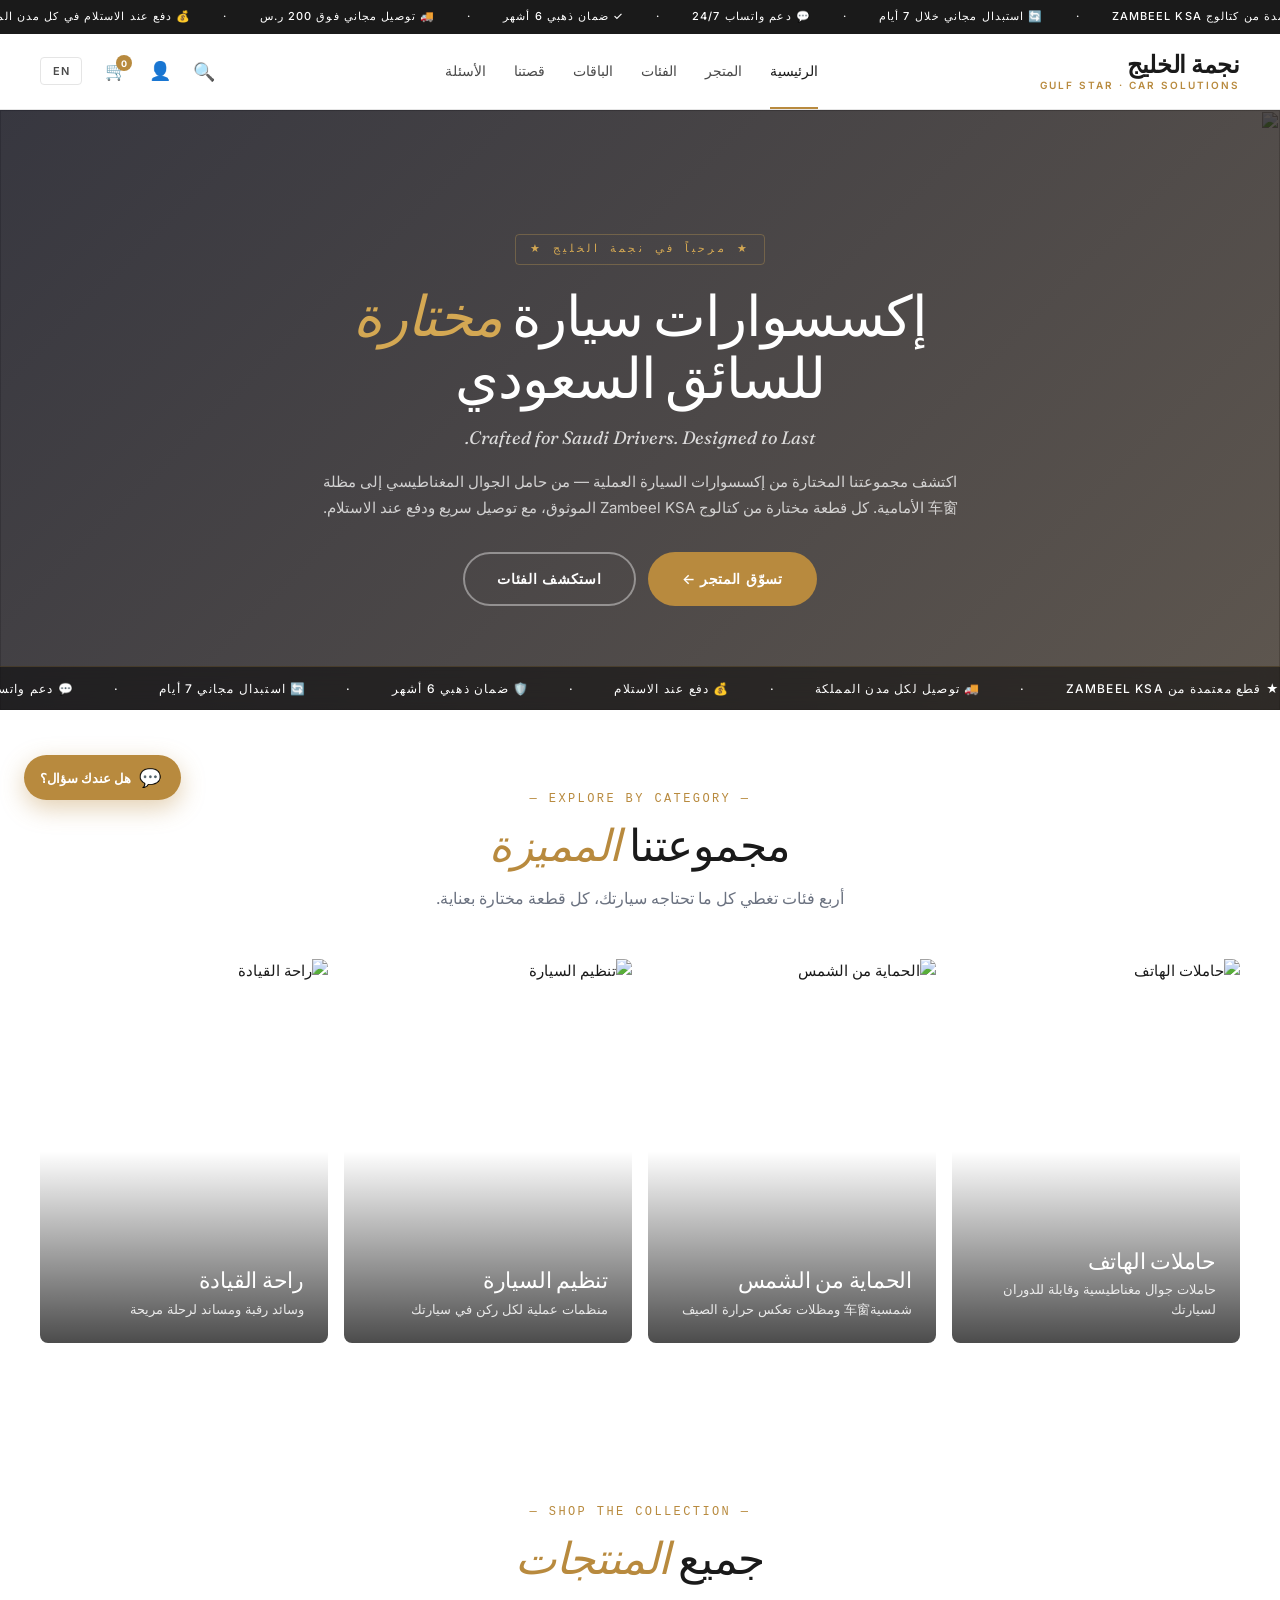
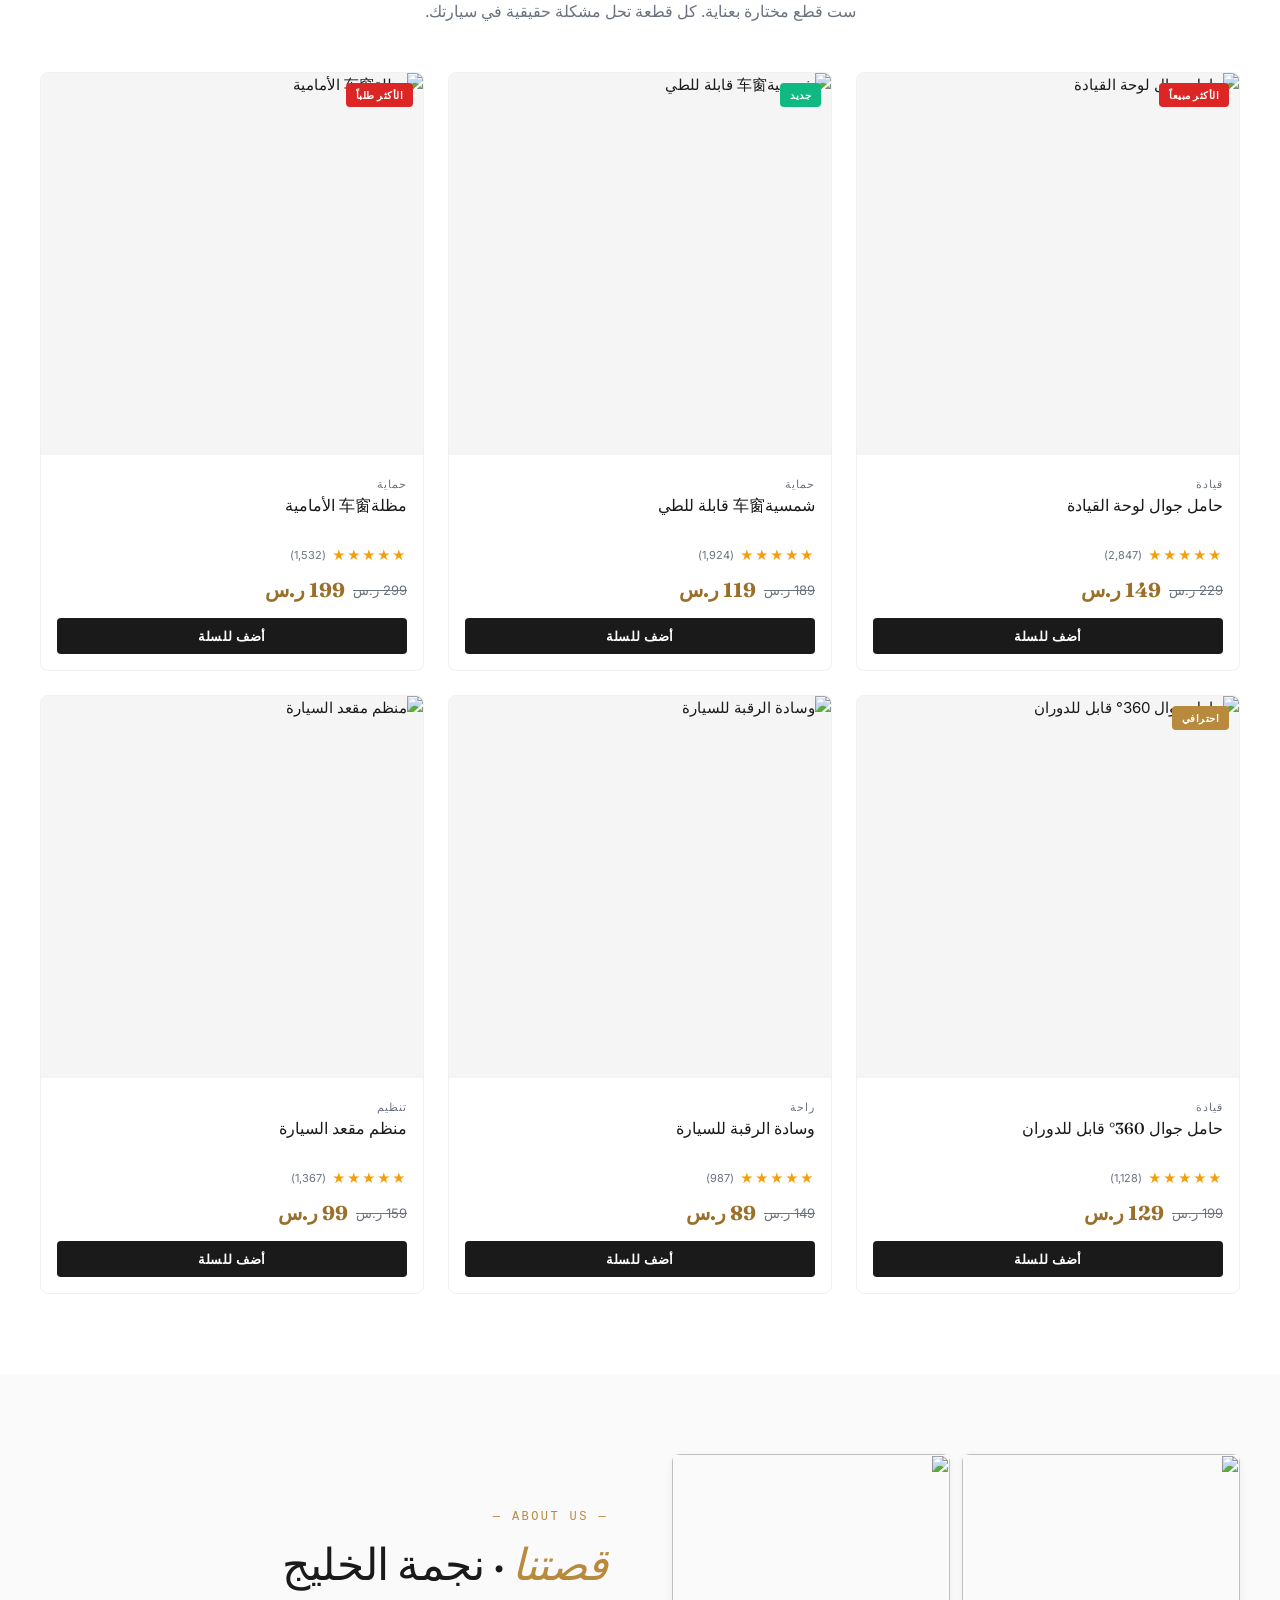
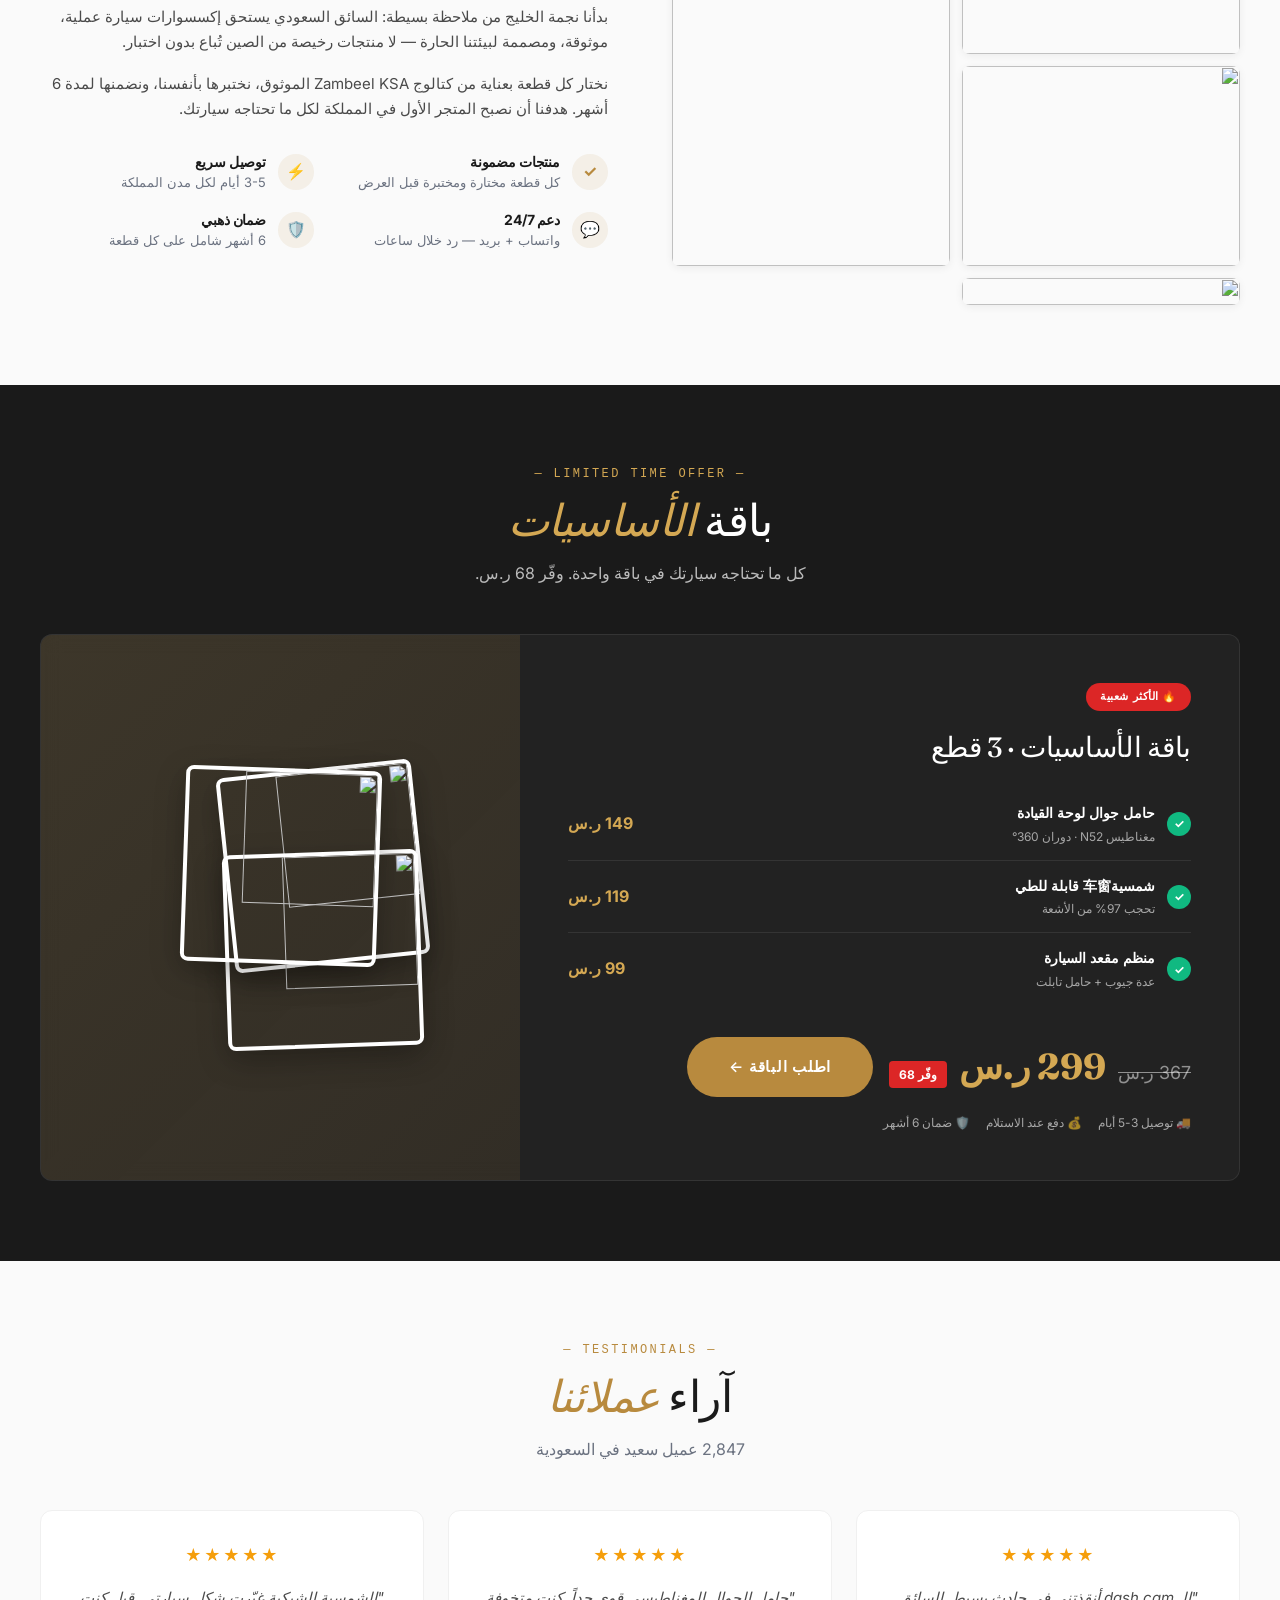
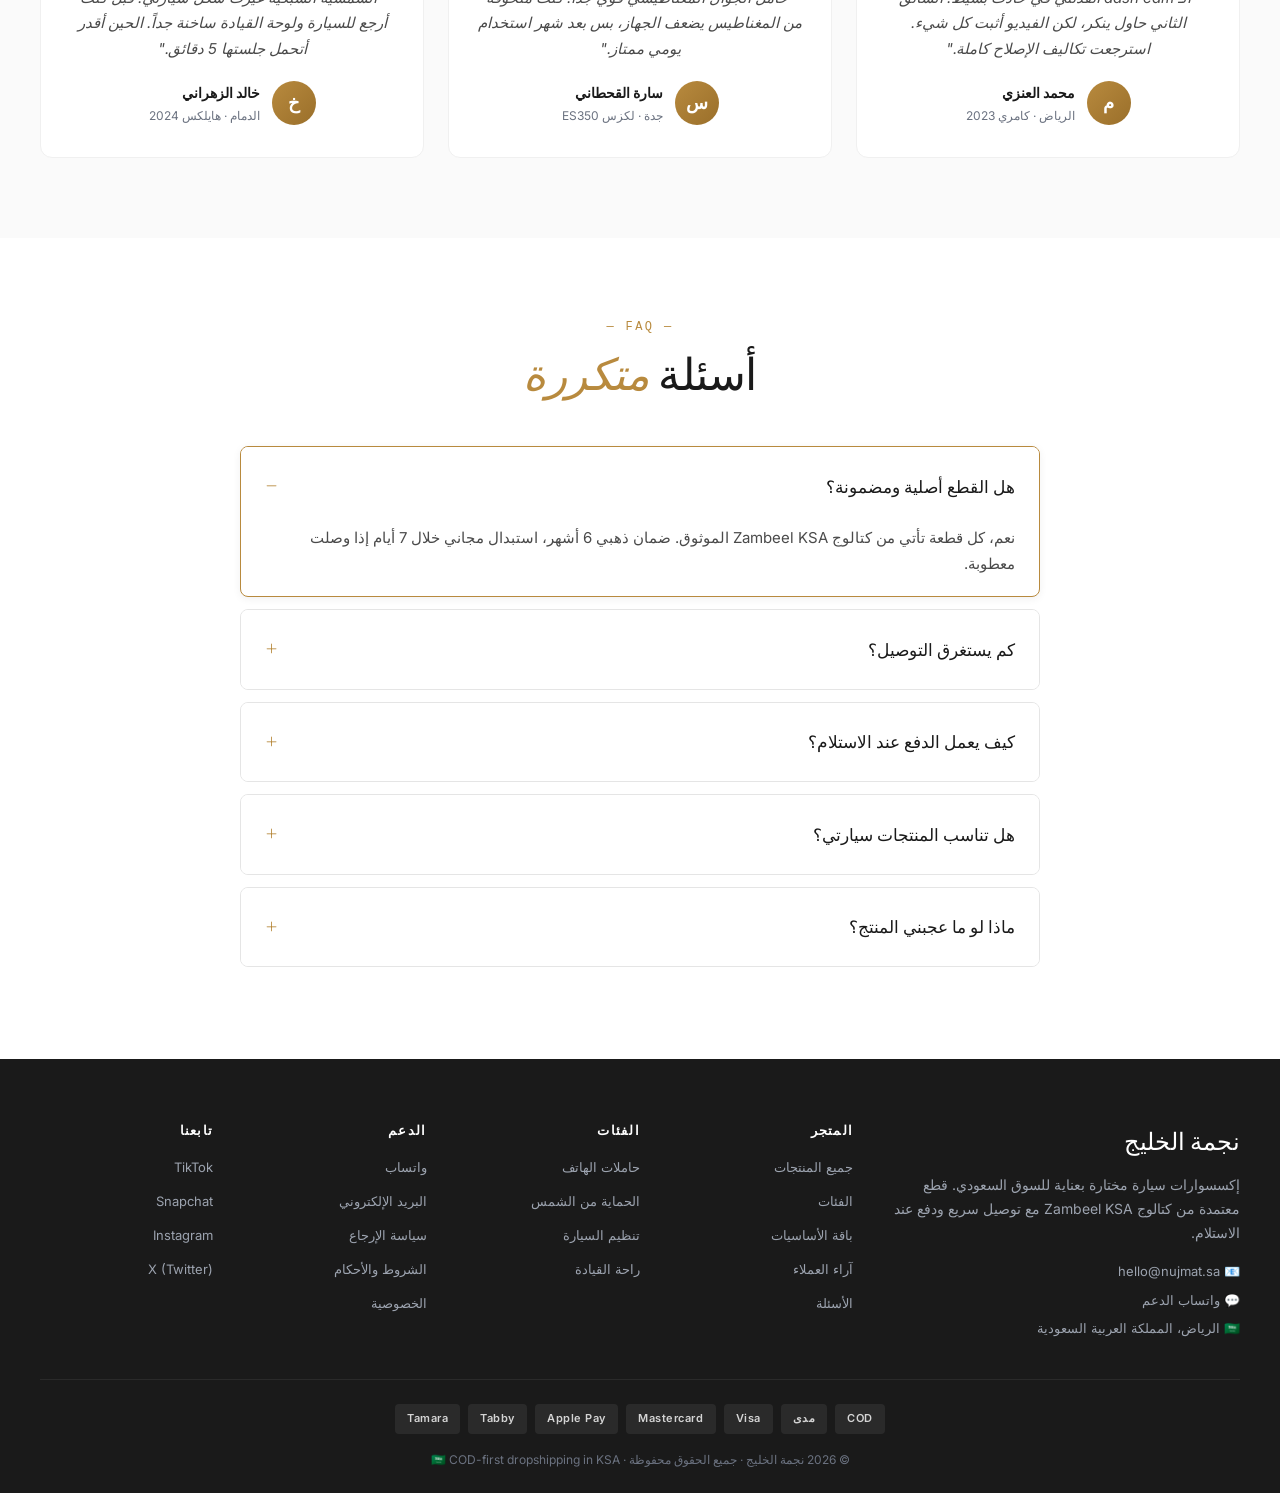
==== commit a2b22e08: "v5: Pick Ameen jewelry-style design — full-width hero with bg image, trust ticker, gold italic-serif" ====
--- a/index.html
+++ b/index.html
@@ -3,12 +3,12 @@
 <head>
 <meta charset="UTF-8">
 <meta name="viewport" content="width=device-width, initial-scale=1.0, viewport-fit=cover">
-<meta name="theme-color" content="#d4a853">
+<meta name="theme-color" content="#b88a3e">
 <meta name="robots" content="index, follow, max-image-preview:large">
 
 <!-- SEO -->
 <title>نجمة الخليج | إكسسوارات سيارة مختارة للسعودية · دفع عند الاستلام</title>
-<meta name="description" content="نجمة الخليج — متجر إكسسوارات السيارة الأول في السعودية. 6 قطع مختارة بعناية: حامل جوال، شمسية车窗، مظلة، منظم، وسادة. توصيل 3-5 أيام، دفع عند الاستلام، ضمان ذهبي 6 أشهر.">
+<meta name="description" content="نجمة الخليج — إكسسوارات سيارة مختارة بعناية للسوق السعودي. حاملات جوال، حماية车窗، منظم السيارة، راحة القيادة. توصيل 3-5 أيام، دفع عند الاستلام، ضمان ذهبي 6 أشهر.">
 <link rel="canonical" href="https://nujmat-store.vercel.app/">
 <meta name="keywords" content="إكسسوارات سيارة, حامل جوال سيارة, شمسية车窗, نجمة الخليج, السعودية, دفع عند الاستلام">
 
@@ -20,17 +20,16 @@
 <!-- Open Graph -->
 <meta property="og:type" content="website">
 <meta property="og:site_name" content="نجمة الخليج · Gulf Star">
-<meta property="og:title" content="نجمة الخليج | إكسسوارات سيارة مختارة للسعودية">
-<meta property="og:description" content="6 قطع مختارة بعناية لسيارتك. توصيل سريع، دفع عند الاستلام، ضمان ذهبي 6 أشهر.">
+<meta property="og:title" content="نجمة الخليج | إكسسوارات سيارة للسعودية">
+<meta property="og:description" content="6 قطع مختارة بعناية من كتالوج Zambeel KSA. توصيل سريع، دفع عند الاستلام، ضمان ذهبي 6 أشهر.">
 <meta property="og:url" content="https://nujmat-store.vercel.app/">
 <meta property="og:image" content="https://raw.githubusercontent.com/MASUd9330/nujmat-store/main/images/p01-main.jpg">
 <meta property="og:locale" content="ar_SA">
-<meta property="og:locale:alternate" content="en_US">
 
 <!-- Twitter -->
 <meta name="twitter:card" content="summary_large_image">
 <meta name="twitter:title" content="نجمة الخليج | إكسسوارات سيارة للسعودية">
-<meta name="twitter:description" content="6 قطع مختارة بعناية. توصيل سريع، دفع عند الاستلام، ضمان ذهبي 6 أشهر.">
+<meta name="twitter:description" content="6 قطع مختارة من كتالوج Zambeel KSA. دفع عند الاستلام، ضمان ذهبي 6 أشهر.">
 <meta name="twitter:image" content="https://raw.githubusercontent.com/MASUd9330/nujmat-store/main/images/p01-main.jpg">
 
 <!-- JSON-LD: Organization -->
@@ -42,7 +41,18 @@
   "alternateName": "Gulf Star",
   "url": "https://nujmat-store.vercel.app/",
   "logo": "https://raw.githubusercontent.com/MASUd9330/nujmat-store/main/images/p01-main.jpg",
-  "description": "متجر إكسسوارات السيارة الأول في المملكة العربية السعودية."
+  "description": "متجر إكسسوارات السيارة الأول في المملكة العربية السعودية. 6 قطع مختارة بعناية من كتالوج Zambeel KSA."
+}
+</script>
+
+<!-- JSON-LD: WebSite -->
+<script type="application/ld+json">
+{
+  "@context": "https://schema.org",
+  "@type": "WebSite",
+  "name": "نجمة الخليج",
+  "alternateName": "Gulf Star Car Solutions",
+  "url": "https://nujmat-store.vercel.app/"
 }
 </script>
 
@@ -70,267 +80,186 @@
   "@type": "FAQPage",
   "mainEntity": [
     { "@type": "Question", "name": "هل القطع أصلية ومضمونة؟", "acceptedAnswer": { "@type": "Answer", "text": "نعم، كل قطعة من كتالوج Zambeel KSA الموثوق. ضمان ذهبي 6 أشهر، استبدال مجاني خلال 7 أيام." }},
-    { "@type": "Question", "name": "كم يستغرق التوصيل؟", "acceptedAnswer": { "@type": "Answer", "text": "3-5 أيام عمل لكل مدن المملكة. الطلبات قبل الساعة 4 مساءً تُشحن في نفس اليوم." }},
-    { "@type": "Question", "name": "كيف يعمل الدفع عند الاستلام؟", "acceptedAnswer": { "@type": "Answer", "text": "اطلب عبر الموقع، نوصل لك خلال أيام، تدفع للمندوب نقداً عند الاستلام." }},
-    { "@type": "Question", "name": "هل تناسب المنتجات سيارتي؟", "acceptedAnswer": { "@type": "Answer", "text": "كل قطعة متوافقة مع سيدان، SUV، وبيك أب. صفحة كل منتج توضح التوافق بالتفصيل." }},
-    { "@type": "Question", "name": "ماذا لو ما عجبني المنتج؟", "acceptedAnswer": { "@type": "Answer", "text": "خلال 7 أيام من الاستلام، استرجاع كامل بدون أسئلة." } }
+    { "@type": "Question", "name": "كم يستغرق التوصيل؟", "acceptedAnswer": { "@type": "Answer", "text": "3-5 أيام عمل لكل مدن المملكة." }},
+    { "@type": "Question", "name": "كيف يعمل الدفع عند الاستلام؟", "acceptedAnswer": { "@type": "Answer", "text": "اطلب، نوصل، تدفع نقداً عند الاستلام." }},
+    { "@type": "Question", "name": "هل تناسب المنتجات سيارتي؟", "acceptedAnswer": { "@type": "Answer", "text": "متوافقة مع سيدان، SUV، وبيك أب." }},
+    { "@type": "Question", "name": "ماذا لو ما عجبني المنتج؟", "acceptedAnswer": { "@type": "Answer", "text": "استرجاع كامل خلال 7 أيام بدون أسئلة." }}
   ]
 }
 </script>
 
-<!-- JSON-LD: Breadcrumb -->
-<script type="application/ld+json">
-{
-  "@context": "https://schema.org",
-  "@type": "BreadcrumbList",
-  "itemListElement": [
-    { "@type": "ListItem", "position": 1, "name": "الرئيسية", "item": "https://nujmat-store.vercel.app/" },
-    { "@type": "ListItem", "position": 2, "name": "إكسسوارات السيارة", "item": "https://nujmat-store.vercel.app/#products" }
-  ]
-}
-</script>
-
 <!-- Fonts -->
 <link rel="preconnect" href="https://fonts.bunny.net" crossorigin>
-<link href="https://fonts.bunny.net/css?family=inter:400,500,600,700|ibm-plex-sans-arabic:400,500,600,700&display=swap" rel="stylesheet">
+<link href="https://fonts.bunny.net/css?family=fraunces:ital,wght@0,400;0,500;0,600;0,700;1,400;1,500|inter:wght@400;500;600;700|ibm-plex-sans-arabic:wght@400;500;600;700&display=swap" rel="stylesheet">
 
 <link rel="stylesheet" href="style.css">
 </head>
 <body>
 
-<!-- ============================ ANNOUNCEMENT BAR ============================ -->
-<div class="announce">
-  <div class="announce-track">
-    <span>🚚 توصيل مجاني للطلبات فوق 200 ر.س</span>
+<!-- ============================ TOP UTILITY BAR ============================ -->
+<div class="topbar">
+  <div class="topbar-track">
+    <span>✓ ضمان ذهبي 6 أشهر</span>
+    <span>·</span>
+    <span>🚚 توصيل مجاني فوق 200 ر.س</span>
+    <span>·</span>
     <span>💰 دفع عند الاستلام في كل مدن المملكة</span>
-    <span>🛡️ ضمان ذهبي 6 أشهر</span>
+    <span>·</span>
+    <span>🛡️ قطع معتمدة من كتالوج Zambeel KSA</span>
+    <span>·</span>
     <span>🔄 استبدال مجاني خلال 7 أيام</span>
+    <span>·</span>
     <span>💬 دعم واتساب 24/7</span>
-    <span>🚚 توصيل مجاني للطلبات فوق 200 ر.س</span>
+    <span>·</span>
+    <span>✓ ضمان ذهبي 6 أشهر</span>
+    <span>·</span>
+    <span>🚚 توصيل مجاني فوق 200 ر.س</span>
+    <span>·</span>
     <span>💰 دفع عند الاستلام في كل مدن المملكة</span>
-    <span>🛡️ ضمان ذهبي 6 أشهر</span>
+    <span>·</span>
+    <span>🛡️ قطع معتمدة من كتالوج Zambeel KSA</span>
+    <span>·</span>
     <span>🔄 استبدال مجاني خلال 7 أيام</span>
+    <span>·</span>
     <span>💬 دعم واتساب 24/7</span>
-  </div>
-</div>
-
-<!-- ============================ TOP BAR ============================ -->
-<div class="topbar">
-  <div class="wrap">
-    <div class="topbar-left">
-      <span class="topbar-item">🇸🇦 شحن لكل مدن المملكة</span>
-      <span class="topbar-item hide-mobile">·</span>
-      <span class="topbar-item hide-mobile">توصيل 3-5 أيام</span>
-    </div>
-    <div class="topbar-right">
-      <a href="#" data-whatsapp class="topbar-link">واتساب</a>
-      <a href="mailto:hello@nujmat.sa" class="topbar-link hide-mobile">البريد</a>
-      <button class="lang-toggle" onclick="toggleLanguage()">EN</button>
-    </div>
+    <span>·</span>
   </div>
 </div>
 
 <!-- ============================ HEADER ============================ -->
 <header class="header">
-  <div class="wrap">
+  <div class="wrap header-inner">
     <a href="index.html" class="logo">
       <span class="logo-ar">نجمة الخليج</span>
-      <span class="logo-en">Gulf Star</span>
+      <span class="logo-en">Gulf Star · Car Solutions</span>
     </a>
-    <div class="search hide-mobile">
-      <input type="search" placeholder="ابحث عن منتج..." aria-label="بحث">
-      <button class="search-btn" aria-label="بحث">🔍</button>
-    </div>
+    <nav class="mainnav">
+      <a href="index.html" class="navlink active">الرئيسية</a>
+      <a href="#products" class="navlink">المتجر</a>
+      <a href="#categories" class="navlink">الفئات</a>
+      <a href="#bundle" class="navlink">الباقات</a>
+      <a href="#about" class="navlink">قصتنا</a>
+      <a href="#faq" class="navlink">الأسئلة</a>
+    </nav>
     <div class="header-actions">
-      <a href="#" class="header-link hide-mobile">
-        <span class="header-icon">👤</span>
-        <span class="header-link-text">حسابي</span>
+      <button class="header-icon" aria-label="بحث">🔍</button>
+      <a href="#" class="header-icon" aria-label="حسابي">👤</a>
+      <a href="#" class="header-icon cart-link" aria-label="السلة">
+        🛒
+        <span class="cart-count">0</span>
       </a>
-      <a href="#" class="header-link cart-link">
-        <span class="header-icon cart-icon">🛒</span>
-        <span class="cart-count">0</span>
-        <span class="header-link-text hide-mobile">السلة</span>
-      </a>
-    </div>
+      <button class="lang-toggle" onclick="toggleLanguage()">EN</button>
+    </div>
+    <button class="mobile-menu-btn" aria-label="القائمة">☰</button>
   </div>
 </header>
-
-<!-- ============================ NAV ============================ -->
-<nav class="mainnav">
-  <div class="wrap">
-    <a href="#products" class="navlink active">جميع المنتجات</a>
-    <a href="#categories" class="navlink">الفئات</a>
-    <a href="#bundle" class="navlink navlink-hot">🔥 باقة الأساسيات</a>
-    <a href="#reviews" class="navlink hide-mobile">آراء العملاء</a>
-    <a href="#faq" class="navlink">الأسئلة</a>
-  </div>
-</nav>
-
-<!-- ============================ BREADCRUMB ============================ -->
-<nav class="breadcrumb" aria-label="مسار">
-  <div class="wrap">
-    <a href="index.html">الرئيسية</a>
-    <span class="bc-sep">›</span>
-    <span>إكسسوارات السيارة</span>
-  </div>
-</nav>
 
 <!-- ============================ HERO ============================ -->
 <section class="hero">
-  <div class="wrap hero-grid">
-    <div class="hero-content">
-      <div class="hero-badge">
-        <span class="hero-badge-dot"></span>
-        الأكثر ثقة في السعودية 2026
-      </div>
-      <h1 class="hero-title">
-        إكسسوارات سيارة<br>
-        <span class="hero-accent">مختارة للسائق السعودي</span>
-      </h1>
-      <p class="hero-sub">
-        6 قطع مختارة بعناية من كتالوج Zambeel KSA — كل قطعة تحل مشكلة حقيقية. توصيل 3-5 أيام، دفع عند الاستلام، ضمان ذهبي 6 أشهر.
-      </p>
-      <div class="hero-cta-row">
-        <a href="#products" class="btn-primary btn-large">تسوّق الآن ←</a>
-        <a href="#bundle" class="btn-outline btn-large">عرض الباقة</a>
-      </div>
-      <div class="hero-trust">
-        <div class="hero-trust-item">
-          <div class="hero-trust-icon">✓</div>
-          <div>
-            <div class="hero-trust-title">دفع عند الاستلام</div>
-            <div class="hero-trust-desc">لا حاجة لبطاقة ائتمان</div>
-          </div>
-        </div>
-        <div class="hero-trust-item">
-          <div class="hero-trust-icon">⚡</div>
-          <div>
-            <div class="hero-trust-title">توصيل 3-5 أيام</div>
-            <div class="hero-trust-desc">كل مدن المملكة</div>
-          </div>
-        </div>
-        <div class="hero-trust-item">
-          <div class="hero-trust-icon">🛡️</div>
-          <div>
-            <div class="hero-trust-title">ضمان 6 أشهر</div>
-            <div class="hero-trust-desc">استبدال مجاني</div>
-          </div>
-        </div>
-      </div>
-    </div>
-    <div class="hero-visual">
-      <div class="hero-visual-badge">الأكثر مبيعاً</div>
-      <img src="https://raw.githubusercontent.com/MASUd9330/nujmat-store/main/images/p01-main.jpg?v=4" alt="حامل جوال السيارة للوحة القيادة" width="500" height="500" fetchpriority="high">
-      <div class="hero-visual-foot">
-        <div>
-          <div class="hero-visual-name">حامل جوال لوحة القيادة</div>
-          <div class="hero-visual-rating">
-            <span class="stars">★★★★★</span>
-            <span class="rating-count">(2,847 تقييم)</span>
-          </div>
-        </div>
-        <div class="hero-visual-price">
-          <span class="old">229</span>
-          <span class="now">149 ر.س</span>
-        </div>
-      </div>
+  <div class="hero-bg">
+    <img src="https://raw.githubusercontent.com/MASUd9330/nujmat-store/main/images/p01-main.jpg?v=4" alt="" class="hero-bg-img" loading="eager" fetchpriority="high">
+    <div class="hero-overlay"></div>
+  </div>
+  <div class="wrap hero-content">
+    <span class="hero-eyebrow">★ مرحباً في نجمة الخليج ★</span>
+    <h1 class="hero-title">
+      إكسسوارات سيارة <em>مختارة</em><br>
+      للسائق السعودي
+    </h1>
+    <p class="hero-sub">Crafted for Saudi Drivers. Designed to Last.</p>
+    <p class="hero-desc">اكتشف مجموعتنا المختارة من إكسسوارات السيارة العملية — من حامل الجوال المغناطيسي إلى مظلة车窗 الأمامية. كل قطعة مختارة من كتالوج Zambeel KSA الموثوق، مع توصيل سريع ودفع عند الاستلام.</p>
+    <div class="hero-actions">
+      <a href="#products" class="btn-primary">تسوّق المتجر ←</a>
+      <a href="#categories" class="btn-outline-light">استكشف الفئات</a>
+    </div>
+  </div>
+  <div class="hero-marquee">
+    <div class="hero-marquee-track">
+      <span>★ قطع معتمدة من Zambeel KSA</span>
+      <span>·</span>
+      <span>🚚 توصيل لكل مدن المملكة</span>
+      <span>·</span>
+      <span>💰 دفع عند الاستلام</span>
+      <span>·</span>
+      <span>🛡️ ضمان ذهبي 6 أشهر</span>
+      <span>·</span>
+      <span>🔄 استبدال مجاني 7 أيام</span>
+      <span>·</span>
+      <span>💬 دعم واتساب 24/7</span>
+      <span>·</span>
+      <span>★ قطع معتمدة من Zambeel KSA</span>
+      <span>·</span>
+      <span>🚚 توصيل لكل مدن المملكة</span>
+      <span>·</span>
+      <span>💰 دفع عند الاستلام</span>
+      <span>·</span>
+      <span>🛡️ ضمان ذهبي 6 أشهر</span>
+      <span>·</span>
+      <span>🔄 استبدال مجاني 7 أيام</span>
+      <span>·</span>
+      <span>💬 دعم واتساب 24/7</span>
+      <span>·</span>
     </div>
   </div>
 </section>
 
-<!-- ============================ TRUST STRIP ============================ -->
-<section class="trust-strip">
-  <div class="wrap trust-grid">
-    <div class="trust-cell">
-      <div class="trust-icon">🚚</div>
-      <div class="trust-title">شحن سريع</div>
-      <div class="trust-desc">3-5 أيام لكل المملكة</div>
-    </div>
-    <div class="trust-cell">
-      <div class="trust-icon">💰</div>
-      <div class="trust-title">دفع عند الاستلام</div>
-      <div class="trust-desc">ادفع بعد الاستلام</div>
-    </div>
-    <div class="trust-cell">
-      <div class="trust-icon">🛡️</div>
-      <div class="trust-title">ضمان ذهبي</div>
-      <div class="trust-desc">6 أشهر شامل</div>
-    </div>
-    <div class="trust-cell">
-      <div class="trust-icon">🔄</div>
-      <div class="trust-title">استبدال مجاني</div>
-      <div class="trust-desc">خلال 7 أيام</div>
-    </div>
-    <div class="trust-cell hide-tablet">
-      <div class="trust-icon">💬</div>
-      <div class="trust-title">دعم 24/7</div>
-      <div class="trust-desc">واتساب + بريد</div>
-    </div>
-    <div class="trust-cell hide-tablet">
-      <div class="trust-icon">⭐</div>
-      <div class="trust-title">4.8 / 5 تقييم</div>
-      <div class="trust-desc">2,847 عميل سعيد</div>
+<!-- ============================ COLLECTIONS ============================ -->
+<section class="collections" id="categories">
+  <div class="wrap">
+    <div class="section-head-center" data-aos="fade-up">
+      <span class="section-eyebrow">— Explore by Category —</span>
+      <h2 class="section-title">مجموعتنا <em>المميزة</em></h2>
+      <p class="section-sub">أربع فئات تغطي كل ما تحتاجه سيارتك، كل قطعة مختارة بعناية.</p>
+    </div>
+    <div class="collections-grid">
+      <a href="#products" class="collection-card">
+        <img src="https://raw.githubusercontent.com/MASUd9330/nujmat-store/main/images/p01-main.jpg?v=4" alt="حاملات الهاتف" loading="lazy">
+        <div class="collection-overlay">
+          <h3>حاملات الهاتف</h3>
+          <p>حاملات جوال مغناطيسية وقابلة للدوران لسيارتك</p>
+        </div>
+      </a>
+      <a href="#products" class="collection-card">
+        <img src="https://raw.githubusercontent.com/MASUd9330/nujmat-store/main/images/p02-main.jpg?v=4" alt="الحماية من الشمس" loading="lazy">
+        <div class="collection-overlay">
+          <h3>الحماية من الشمس</h3>
+          <p>شمسية车窗 ومظلات تعكس حرارة الصيف</p>
+        </div>
+      </a>
+      <a href="#products" class="collection-card">
+        <img src="https://raw.githubusercontent.com/MASUd9330/nujmat-store/main/images/p06-main.jpg?v=4" alt="تنظيم السيارة" loading="lazy">
+        <div class="collection-overlay">
+          <h3>تنظيم السيارة</h3>
+          <p>منظمات عملية لكل ركن في سيارتك</p>
+        </div>
+      </a>
+      <a href="#products" class="collection-card">
+        <img src="https://raw.githubusercontent.com/MASUd9330/nujmat-store/main/images/p05-main.jpg?v=4" alt="راحة القيادة" loading="lazy">
+        <div class="collection-overlay">
+          <h3>راحة القيادة</h3>
+          <p>وسائد رقبة ومساند لرحلة مريحة</p>
+        </div>
+      </a>
     </div>
   </div>
 </section>
 
-<!-- ============================ CATEGORIES ============================ -->
-<section class="categories" id="categories">
-  <div class="wrap">
-    <div class="section-head">
-      <h2 class="section-title">تسوّق حسب الفئة</h2>
-      <a href="#products" class="section-link">عرض الكل ←</a>
-    </div>
-    <div class="cat-grid">
-      <a href="#products" class="cat-tile">
-        <div class="cat-icon">📱</div>
-        <div class="cat-name">حاملات الهاتف</div>
-        <div class="cat-count">2 منتجات</div>
-      </a>
-      <a href="#products" class="cat-tile">
-        <div class="cat-icon">☀️</div>
-        <div class="cat-name">الحماية من الشمس</div>
-        <div class="cat-count">2 منتجات</div>
-      </a>
-      <a href="#products" class="cat-tile">
-        <div class="cat-icon">🗂️</div>
-        <div class="cat-name">تنظيم السيارة</div>
-        <div class="cat-count">1 منتج</div>
-      </a>
-      <a href="#products" class="cat-tile">
-        <div class="cat-icon">🛋️</div>
-        <div class="cat-name">راحة القيادة</div>
-        <div class="cat-count">1 منتج</div>
-      </a>
-    </div>
-  </div>
-</section>
-
-<!-- ============================ PRODUCTS ============================ -->
+<!-- ============================ ALL PRODUCTS ============================ -->
 <section class="products" id="products">
   <div class="wrap">
-    <div class="section-head">
-      <h2 class="section-title">جميع المنتجات</h2>
-      <div class="sort-row">
-        <span class="sort-label">الترتيب:</span>
-        <select class="sort-select">
-          <option>الأكثر مبيعاً</option>
-          <option>الأحدث</option>
-          <option>السعر: الأقل</option>
-          <option>السعر: الأعلى</option>
-        </select>
-      </div>
-    </div>
-
+    <div class="section-head-center" data-aos="fade-up">
+      <span class="section-eyebrow">— Shop the Collection —</span>
+      <h2 class="section-title">جميع <em>المنتجات</em></h2>
+      <p class="section-sub">ست قطع مختارة بعناية. كل قطعة تحل مشكلة حقيقية في سيارتك.</p>
+    </div>
     <div class="product-grid">
-      <!-- Product 1 -->
-      <div class="product-card">
+      <div class="product-card" data-aos="fade-up">
         <a href="product.html?id=p01" class="product-image-wrap">
           <span class="product-badge badge-hot">الأكثر مبيعاً</span>
-          <img src="https://raw.githubusercontent.com/MASUd9330/nujmat-store/main/images/p01-main.jpg?v=4" alt="حامل جوال لوحة القيادة" loading="lazy" width="500" height="500">
+          <img src="https://raw.githubusercontent.com/MASUd9330/nujmat-store/main/images/p01-main.jpg?v=4" alt="حامل جوال لوحة القيادة" loading="lazy">
         </a>
         <div class="product-info">
-          <div class="product-vendor">قيادة · Phone Holders</div>
+          <span class="product-vendor">قيادة</span>
           <a href="product.html?id=p01" class="product-name">حامل جوال لوحة القيادة</a>
           <div class="product-rating">
             <span class="stars">★★★★★</span>
@@ -339,20 +268,17 @@
           <div class="product-price-row">
             <span class="old">229 ر.س</span>
             <span class="now">149 ر.س</span>
-            <span class="save">وفر 80</span>
           </div>
           <button class="product-add" data-add="p01">أضف للسلة</button>
         </div>
       </div>
-
-      <!-- Product 2 -->
-      <div class="product-card">
+      <div class="product-card" data-aos="fade-up">
         <a href="product.html?id=p02" class="product-image-wrap">
           <span class="product-badge badge-new">جديد</span>
-          <img src="https://raw.githubusercontent.com/MASUd9330/nujmat-store/main/images/p02-main.jpg?v=4" alt="شمسية车窗 قابلة للطي" loading="lazy" width="500" height="500">
+          <img src="https://raw.githubusercontent.com/MASUd9330/nujmat-store/main/images/p02-main.jpg?v=4" alt="شمسية车窗 قابلة للطي" loading="lazy">
         </a>
         <div class="product-info">
-          <div class="product-vendor">حماية · Sun Protection</div>
+          <span class="product-vendor">حماية</span>
           <a href="product.html?id=p02" class="product-name">شمسية车窗 قابلة للطي</a>
           <div class="product-rating">
             <span class="stars">★★★★★</span>
@@ -361,20 +287,17 @@
           <div class="product-price-row">
             <span class="old">189 ر.س</span>
             <span class="now">119 ر.س</span>
-            <span class="save">وفر 70</span>
           </div>
           <button class="product-add" data-add="p02">أضف للسلة</button>
         </div>
       </div>
-
-      <!-- Product 3 -->
-      <div class="product-card">
+      <div class="product-card" data-aos="fade-up">
         <a href="product.html?id=p03" class="product-image-wrap">
           <span class="product-badge badge-hot">الأكثر طلباً</span>
-          <img src="https://raw.githubusercontent.com/MASUd9330/nujmat-store/main/images/p03-main.jpg?v=4" alt="مظلة车窗 الأمامية" loading="lazy" width="500" height="500">
+          <img src="https://raw.githubusercontent.com/MASUd9330/nujmat-store/main/images/p03-main.jpg?v=4" alt="مظلة车窗 الأمامية" loading="lazy">
         </a>
         <div class="product-info">
-          <div class="product-vendor">حماية · Sun Protection</div>
+          <span class="product-vendor">حماية</span>
           <a href="product.html?id=p03" class="product-name">مظلة车窗 الأمامية</a>
           <div class="product-rating">
             <span class="stars">★★★★★</span>
@@ -383,20 +306,17 @@
           <div class="product-price-row">
             <span class="old">299 ر.س</span>
             <span class="now">199 ر.س</span>
-            <span class="save">وفر 100</span>
           </div>
           <button class="product-add" data-add="p03">أضف للسلة</button>
         </div>
       </div>
-
-      <!-- Product 4 -->
-      <div class="product-card">
+      <div class="product-card" data-aos="fade-up">
         <a href="product.html?id=p04" class="product-image-wrap">
           <span class="product-badge badge-pro">احترافي</span>
-          <img src="https://raw.githubusercontent.com/MASUd9330/nujmat-store/main/images/p04-main.jpg?v=4" alt="حامل جوال 360° قابل للدوران" loading="lazy" width="500" height="500">
+          <img src="https://raw.githubusercontent.com/MASUd9330/nujmat-store/main/images/p04-main.jpg?v=4" alt="حامل جوال 360° قابل للدوران" loading="lazy">
         </a>
         <div class="product-info">
-          <div class="product-vendor">قيادة · Phone Holders</div>
+          <span class="product-vendor">قيادة</span>
           <a href="product.html?id=p04" class="product-name">حامل جوال 360° قابل للدوران</a>
           <div class="product-rating">
             <span class="stars">★★★★★</span>
@@ -405,19 +325,16 @@
           <div class="product-price-row">
             <span class="old">199 ر.س</span>
             <span class="now">129 ر.س</span>
-            <span class="save">وفر 70</span>
           </div>
           <button class="product-add" data-add="p04">أضف للسلة</button>
         </div>
       </div>
-
-      <!-- Product 5 -->
-      <div class="product-card">
+      <div class="product-card" data-aos="fade-up">
         <a href="product.html?id=p05" class="product-image-wrap">
-          <img src="https://raw.githubusercontent.com/MASUd9330/nujmat-store/main/images/p05-main.jpg?v=4" alt="وسادة الرقبة للسيارة" loading="lazy" width="500" height="500">
+          <img src="https://raw.githubusercontent.com/MASUd9330/nujmat-store/main/images/p05-main.jpg?v=4" alt="وسادة الرقبة للسيارة" loading="lazy">
         </a>
         <div class="product-info">
-          <div class="product-vendor">راحة · Driving Comfort</div>
+          <span class="product-vendor">راحة</span>
           <a href="product.html?id=p05" class="product-name">وسادة الرقبة للسيارة</a>
           <div class="product-rating">
             <span class="stars">★★★★★</span>
@@ -426,19 +343,16 @@
           <div class="product-price-row">
             <span class="old">149 ر.س</span>
             <span class="now">89 ر.س</span>
-            <span class="save">وفر 60</span>
           </div>
           <button class="product-add" data-add="p05">أضف للسلة</button>
         </div>
       </div>
-
-      <!-- Product 6 -->
-      <div class="product-card">
+      <div class="product-card" data-aos="fade-up">
         <a href="product.html?id=p06" class="product-image-wrap">
-          <img src="https://raw.githubusercontent.com/MASUd9330/nujmat-store/main/images/p06-main.jpg?v=4" alt="منظم مقعد السيارة" loading="lazy" width="500" height="500">
+          <img src="https://raw.githubusercontent.com/MASUd9330/nujmat-store/main/images/p06-main.jpg?v=4" alt="منظم مقعد السيارة" loading="lazy">
         </a>
         <div class="product-info">
-          <div class="product-vendor">تنظيم · Car Organization</div>
+          <span class="product-vendor">تنظيم</span>
           <a href="product.html?id=p06" class="product-name">منظم مقعد السيارة</a>
           <div class="product-rating">
             <span class="stars">★★★★★</span>
@@ -447,9 +361,60 @@
           <div class="product-price-row">
             <span class="old">159 ر.س</span>
             <span class="now">99 ر.س</span>
-            <span class="save">وفر 60</span>
           </div>
           <button class="product-add" data-add="p06">أضف للسلة</button>
+        </div>
+      </div>
+    </div>
+  </div>
+</section>
+
+<!-- ============================ ABOUT / قصتنا ============================ -->
+<section class="about" id="about">
+  <div class="wrap about-grid">
+    <div class="about-images" data-aos="fade-left">
+      <img src="https://raw.githubusercontent.com/MASUd9330/nujmat-store/main/images/p01-main.jpg?v=4" alt="" class="about-img ai-1" loading="lazy">
+      <img src="https://raw.githubusercontent.com/MASUd9330/nujmat-store/main/images/p02-main.jpg?v=4" alt="" class="about-img ai-2" loading="lazy">
+      <img src="https://raw.githubusercontent.com/MASUd9330/nujmat-store/main/images/p05-main.jpg?v=4" alt="" class="about-img ai-3" loading="lazy">
+      <img src="https://raw.githubusercontent.com/MASUd9330/nujmat-store/main/images/p06-main.jpg?v=4" alt="" class="about-img ai-4" loading="lazy">
+    </div>
+    <div class="about-content" data-aos="fade-right">
+      <span class="section-eyebrow">— About Us —</span>
+      <h2 class="section-title"><em>قصتنا</em> · نجمة الخليج</h2>
+      <p class="about-text">
+        بدأنا نجمة الخليج من ملاحظة بسيطة: السائق السعودي يستحق إكسسوارات سيارة عملية، موثوقة، ومصممة لبيئتنا الحارة — لا منتجات رخيصة من الصين تُباع بدون اختبار.
+      </p>
+      <p class="about-text">
+        نختار كل قطعة بعناية من كتالوج Zambeel KSA الموثوق، نختبرها بأنفسنا، ونضمنها لمدة 6 أشهر. هدفنا أن نصبح المتجر الأول في المملكة لكل ما تحتاجه سيارتك.
+      </p>
+      <div class="about-features">
+        <div class="about-feature">
+          <div class="about-feature-icon">✓</div>
+          <div>
+            <h4>منتجات مضمونة</h4>
+            <p>كل قطعة مختارة ومختبرة قبل العرض</p>
+          </div>
+        </div>
+        <div class="about-feature">
+          <div class="about-feature-icon">⚡</div>
+          <div>
+            <h4>توصيل سريع</h4>
+            <p>3-5 أيام لكل مدن المملكة</p>
+          </div>
+        </div>
+        <div class="about-feature">
+          <div class="about-feature-icon">💬</div>
+          <div>
+            <h4>دعم 24/7</h4>
+            <p>واتساب + بريد — رد خلال ساعات</p>
+          </div>
+        </div>
+        <div class="about-feature">
+          <div class="about-feature-icon">🛡️</div>
+          <div>
+            <h4>ضمان ذهبي</h4>
+            <p>6 أشهر شامل على كل قطعة</p>
+          </div>
         </div>
       </div>
     </div>
@@ -459,31 +424,56 @@
 <!-- ============================ BUNDLE ============================ -->
 <section class="bundle" id="bundle">
   <div class="wrap">
-    <div class="bundle-card">
-      <div class="bundle-side bundle-side-left">
-        <span class="bundle-tag">🔥 العرض الأكثر شعبية</span>
-        <h2 class="bundle-title">باقة الأساسيات</h2>
-        <p class="bundle-sub">كل ما تحتاجه سيارتك في باقة واحدة — حامل جوال + شمسية车窗 + منظم مقعد.</p>
-        <ul class="bundle-list">
-          <li><span class="bundle-check">✓</span> حامل جوال لوحة القيادة <span class="bundle-item-price">149 ر.س</span></li>
-          <li><span class="bundle-check">✓</span> شمسية车窗 قابلة للطي <span class="bundle-item-price">119 ر.س</span></li>
-          <li><span class="bundle-check">✓</span> منظم مقعد السيارة <span class="bundle-item-price">99 ر.س</span></li>
+    <div class="section-head-center" data-aos="fade-up">
+      <span class="section-eyebrow">— Limited Time Offer —</span>
+      <h2 class="section-title">باقة <em>الأساسيات</em></h2>
+      <p class="section-sub">كل ما تحتاجه سيارتك في باقة واحدة. وفّر 68 ر.س.</p>
+    </div>
+    <div class="bundle-card" data-aos="fade-up">
+      <div class="bundle-left">
+        <span class="bundle-tag">🔥 الأكثر شعبية</span>
+        <h3 class="bundle-name">باقة الأساسيات · 3 قطع</h3>
+        <ul class="bundle-items">
+          <li>
+            <span class="bundle-check">✓</span>
+            <div>
+              <div class="bundle-item-name">حامل جوال لوحة القيادة</div>
+              <div class="bundle-item-meta">مغناطيس N52 · دوران 360°</div>
+            </div>
+            <div class="bundle-item-price">149 ر.س</div>
+          </li>
+          <li>
+            <span class="bundle-check">✓</span>
+            <div>
+              <div class="bundle-item-name">شمسية车窗 قابلة للطي</div>
+              <div class="bundle-item-meta">تحجب 97% من الأشعة</div>
+            </div>
+            <div class="bundle-item-price">119 ر.س</div>
+          </li>
+          <li>
+            <span class="bundle-check">✓</span>
+            <div>
+              <div class="bundle-item-name">منظم مقعد السيارة</div>
+              <div class="bundle-item-meta">عدة جيوب + حامل تابلت</div>
+            </div>
+            <div class="bundle-item-price">99 ر.س</div>
+          </li>
         </ul>
         <div class="bundle-pricing">
           <div class="bundle-pricing-info">
             <span class="bundle-old">367 ر.س</span>
             <span class="bundle-now">299 ر.س</span>
-            <span class="bundle-save-badge">وفّر 68 ر.س</span>
-          </div>
-          <a href="checkout.html?bundle=1" class="btn-primary btn-large bundle-cta">اطلب الباقة الآن ←</a>
-        </div>
-        <div class="bundle-meta">
+            <span class="bundle-save">وفّر 68</span>
+          </div>
+          <a href="checkout.html?bundle=1" class="btn-primary btn-large">اطلب الباقة ←</a>
+        </div>
+        <div class="bundle-trust">
           <span>🚚 توصيل 3-5 أيام</span>
           <span>💰 دفع عند الاستلام</span>
           <span>🛡️ ضمان 6 أشهر</span>
         </div>
       </div>
-      <div class="bundle-side bundle-side-right">
+      <div class="bundle-right">
         <div class="bundle-stack">
           <img src="https://raw.githubusercontent.com/MASUd9330/nujmat-store/main/images/p01-main.jpg?v=4" alt="" loading="lazy" class="bs-1">
           <img src="https://raw.githubusercontent.com/MASUd9330/nujmat-store/main/images/p02-main.jpg?v=4" alt="" loading="lazy" class="bs-2">
@@ -494,48 +484,45 @@
   </div>
 </section>
 
-<!-- ============================ REVIEWS ============================ -->
-<section class="reviews" id="reviews">
+<!-- ============================ TESTIMONIALS ============================ -->
+<section class="testimonials" id="reviews">
   <div class="wrap">
-    <div class="section-head section-head-center">
-      <div class="section-eyebrow">آراء العملاء</div>
-      <h2 class="section-title">2,847 عميل سعيد</h2>
-      <div class="reviews-summary">
-        <div class="rs-rating">★★★★★ <span>4.8 / 5</span></div>
-        <div class="rs-text">بناءً على 2,847 تقييم من عملاء حقيقيين في السعودية</div>
-      </div>
-    </div>
-    <div class="reviews-grid">
-      <div class="review-card">
-        <div class="review-stars">★★★★★</div>
-        <div class="review-text">"الـ dash cam أنقذتني في حادث بسيط. السائق الثاني حاول ينكر، لكن الفيديو أثبت كل شيء. استرجعت تكاليف الإصلاح كاملة."</div>
-        <div class="review-author">
-          <div class="review-avatar">م</div>
+    <div class="section-head-center" data-aos="fade-up">
+      <span class="section-eyebrow">— Testimonials —</span>
+      <h2 class="section-title">آراء <em>عملائنا</em></h2>
+      <p class="section-sub">2,847 عميل سعيد في السعودية</p>
+    </div>
+    <div class="testimonials-grid">
+      <div class="testimonial-card" data-aos="fade-up">
+        <div class="testimonial-stars">★★★★★</div>
+        <p class="testimonial-text">"الـ dash cam أنقذتني في حادث بسيط. السائق الثاني حاول ينكر، لكن الفيديو أثبت كل شيء. استرجعت تكاليف الإصلاح كاملة."</p>
+        <div class="testimonial-author">
+          <div class="testimonial-avatar">م</div>
           <div>
-            <div class="review-name">محمد العنزي</div>
-            <div class="review-meta">الرياض · كامري 2023 · عميل موثّق ✓</div>
-          </div>
-        </div>
-      </div>
-      <div class="review-card">
-        <div class="review-stars">★★★★★</div>
-        <div class="review-text">"حامل الجوال المغناطيسي قوي جداً. كنت متخوفة من المغناطيس يضعف الجهاز، بس بعد شهر استخدام يومي ممتاز والتصميم أنيق."</div>
-        <div class="review-author">
-          <div class="review-avatar">س</div>
+            <div class="testimonial-name">محمد العنزي</div>
+            <div class="testimonial-meta">الرياض · كامري 2023</div>
+          </div>
+        </div>
+      </div>
+      <div class="testimonial-card" data-aos="fade-up">
+        <div class="testimonial-stars">★★★★★</div>
+        <p class="testimonial-text">"حامل الجوال المغناطيسي قوي جداً. كنت متخوفة من المغناطيس يضعف الجهاز، بس بعد شهر استخدام يومي ممتاز."</p>
+        <div class="testimonial-author">
+          <div class="testimonial-avatar">س</div>
           <div>
-            <div class="review-name">سارة القحطاني</div>
-            <div class="review-meta">جدة · لكزس ES350 · عميل موثّق ✓</div>
-          </div>
-        </div>
-      </div>
-      <div class="review-card">
-        <div class="review-stars">★★★★★</div>
-        <div class="review-text">"الشمسية الشبكية غيّرت شكل سيارتي. قبل كنت أرجع للسيارة ولوحة القيادة ساخنة جداً. الحين أقدر أتحمل جلستها 5 دقائق بدون مشكل."</div>
-        <div class="review-author">
-          <div class="review-avatar">خ</div>
+            <div class="testimonial-name">سارة القحطاني</div>
+            <div class="testimonial-meta">جدة · لكزس ES350</div>
+          </div>
+        </div>
+      </div>
+      <div class="testimonial-card" data-aos="fade-up">
+        <div class="testimonial-stars">★★★★★</div>
+        <p class="testimonial-text">"الشمسية الشبكية غيّرت شكل سيارتي. قبل كنت أرجع للسيارة ولوحة القيادة ساخنة جداً. الحين أقدر أتحمل جلستها 5 دقائق."</p>
+        <div class="testimonial-author">
+          <div class="testimonial-avatar">خ</div>
           <div>
-            <div class="review-name">خالد الزهراني</div>
-            <div class="review-meta">الدمام · هايلكس 2024 · عميل موثّق ✓</div>
+            <div class="testimonial-name">خالد الزهراني</div>
+            <div class="testimonial-meta">الدمام · هايلكس 2024</div>
           </div>
         </div>
       </div>
@@ -545,41 +532,31 @@
 
 <!-- ============================ FAQ ============================ -->
 <section class="faq" id="faq">
-  <div class="wrap faq-wrap">
-    <div class="section-head section-head-center">
-      <div class="section-eyebrow">الأسئلة الشائعة</div>
-      <h2 class="section-title">عندك سؤال؟</h2>
+  <div class="wrap">
+    <div class="section-head-center" data-aos="fade-up">
+      <span class="section-eyebrow">— FAQ —</span>
+      <h2 class="section-title">أسئلة <em>متكررة</em></h2>
     </div>
     <div class="faq-list">
-      <details class="faq-item">
+      <details class="faq-item" open>
         <summary class="faq-q">هل القطع أصلية ومضمونة؟</summary>
-        <div class="faq-a">
-          <p>نعم، كل قطعة تأتي من كتالوج Zambeel KSA الموثوق. ضمان ذهبي 6 أشهر، استبدال مجاني خلال 7 أيام إذا وصلت معطوبة.</p>
-        </div>
+        <div class="faq-a"><p>نعم، كل قطعة تأتي من كتالوج Zambeel KSA الموثوق. ضمان ذهبي 6 أشهر، استبدال مجاني خلال 7 أيام إذا وصلت معطوبة.</p></div>
       </details>
       <details class="faq-item">
         <summary class="faq-q">كم يستغرق التوصيل؟</summary>
-        <div class="faq-a">
-          <p>3-5 أيام عمل لكل مدن المملكة عبر شركاء لوجستيات محليين. الطلبات قبل الساعة 4 مساءً تُشحن في نفس اليوم.</p>
-        </div>
+        <div class="faq-a"><p>3-5 أيام عمل لكل مدن المملكة عبر شركاء لوجستيات محليين. الطلبات قبل الساعة 4 مساءً تُشحن في نفس اليوم.</p></div>
       </details>
       <details class="faq-item">
         <summary class="faq-q">كيف يعمل الدفع عند الاستلام؟</summary>
-        <div class="faq-a">
-          <p>اطلب عبر الموقع، نوصل لك خلال أيام، تدفع للمندوب نقداً عند الاستلام. لا حاجة لبطاقة ائتمان أو تحويلات بنكية.</p>
-        </div>
+        <div class="faq-a"><p>اطلب عبر الموقع، نوصل لك خلال أيام، تدفع للمندوب نقداً عند الاستلام. لا حاجة لبطاقة ائتمان.</p></div>
       </details>
       <details class="faq-item">
-        <summary class="faq-q">هل تناسب منتجاتكم سيارتي؟</summary>
-        <div class="faq-a">
-          <p>صُممت كل قطعة لتكون متوافقة مع سيدان، SUV، وبيك أب. صفحة كل منتج توضح التوافق بالتفصيل. للاستفسار راسلنا واتساب.</p>
-        </div>
+        <summary class="faq-q">هل تناسب المنتجات سيارتي؟</summary>
+        <div class="faq-a"><p>صُممت كل قطعة لتكون متوافقة مع سيدان، SUV، وبيك أب. صفحة كل منتج توضح التوافق بالتفصيل.</p></div>
       </details>
       <details class="faq-item">
         <summary class="faq-q">ماذا لو ما عجبني المنتج؟</summary>
-        <div class="faq-a">
-          <p>خلال 7 أيام من الاستلام، تقدر ترجع القطعة بدون أي سؤال ونرجع لك المبلغ كاملاً. لا شروط خفية.</p>
-        </div>
+        <div class="faq-a"><p>خلال 7 أيام من الاستلام، استرجاع كامل بدون أسئلة.</p></div>
       </details>
     </div>
   </div>
@@ -591,7 +568,7 @@
     <div class="footer-grid">
       <div class="footer-col footer-brand-col">
         <div class="footer-logo">نجمة الخليج</div>
-        <p class="footer-desc">متجر إكسسوارات السيارة الأول في المملكة. 6 قطع مختارة بعناية من كتالوج Zambeel KSA.</p>
+        <p class="footer-desc">إكسسوارات سيارة مختارة بعناية للسوق السعودي. قطع معتمدة من كتالوج Zambeel KSA مع توصيل سريع ودفع عند الاستلام.</p>
         <div class="footer-contact">
           <a href="mailto:hello@nujmat.sa">📧 hello@nujmat.sa</a>
           <a href="#" data-whatsapp>💬 واتساب الدعم</a>
@@ -605,7 +582,7 @@
           <li><a href="#categories">الفئات</a></li>
           <li><a href="#bundle">باقة الأساسيات</a></li>
           <li><a href="#reviews">آراء العملاء</a></li>
-          <li><a href="#faq">الأسئلة الشائعة</a></li>
+          <li><a href="#faq">الأسئلة</a></li>
         </ul>
       </div>
       <div class="footer-col">
@@ -647,12 +624,28 @@
         <span class="payment-pill">Tabby</span>
         <span class="payment-pill">Tamara</span>
       </div>
-      <div class="footer-meta">
-        © 2026 نجمة الخليج · جميع الحقوق محفوظة · 🇸🇦 COD-first dropshipping in KSA
-      </div>
+      <div class="footer-meta">© 2026 نجمة الخليج · جميع الحقوق محفوظة · 🇸🇦 COD-first dropshipping in KSA</div>
     </div>
   </div>
 </footer>
+
+<!-- ============================ FLOATING CHAT WIDGET ============================ -->
+<div class="chat-widget" id="chatWidget">
+  <button class="chat-btn" id="chatToggle" aria-label="محادثة واتساب">
+    <span class="chat-btn-icon">💬</span>
+    <span class="chat-btn-text">هل عندك سؤال؟</span>
+  </button>
+  <div class="chat-popup" id="chatPopup">
+    <div class="chat-popup-head">
+      <span>نجمة الخليج</span>
+      <button class="chat-close" id="chatClose">×</button>
+    </div>
+    <div class="chat-popup-body">
+      <p>مرحباً 👋 كيف نقدر نساعدك اليوم؟</p>
+    </div>
+    <a href="#" class="chat-popup-cta" data-whatsapp>تواصل عبر واتساب ←</a>
+  </div>
+</div>
 
 <script src="app.js"></script>
 </body>
--- a/style.css
+++ b/style.css
@@ -1,7 +1,7 @@
 /* =====================================================
-   نجمة الخليج — Gulf Star Car Solutions
-   v4 — Clean Light Ecommerce Theme
-   Inspired by best Shopify themes for KSA dropshipping
+   نجمة الخليج — Gulf Star
+   v5 — Pick Ameen Jewelry-inspired Design
+   Clean white + gold premium ecommerce
    ===================================================== */
 
 /* ============== DESIGN TOKENS ============== */
@@ -9,16 +9,17 @@
   /* Surfaces */
   --bg: #ffffff;
   --bg-soft: #fafafa;
-  --bg-card: #ffffff;
   --bg-muted: #f5f5f5;
   --bg-dark: #1a1a1a;
+  --bg-burgundy: #5a1a1a;
+  --bg-card: #ffffff;
 
   /* Brand: Gulf Gold */
-  --gold: #d4a853;
-  --gold-2: #b88a3e;
-  --gold-3: #e8c075;
-  --gold-soft: rgba(212, 168, 83, 0.1);
-  --gold-line: rgba(212, 168, 83, 0.32);
+  --gold: #b88a3e;
+  --gold-2: #9a6f2a;
+  --gold-3: #d4a853;
+  --gold-soft: rgba(184, 138, 62, 0.1);
+  --gold-line: rgba(184, 138, 62, 0.32);
 
   /* Text */
   --text: #1a1a1a;
@@ -29,14 +30,11 @@
 
   /* Borders */
   --border: #e5e5e5;
-  --border-strong: #d4d4d4;
   --border-soft: #f0f0f0;
 
   /* Functional */
   --green: #10b981;
-  --green-soft: rgba(16, 185, 129, 0.1);
   --red: #dc2626;
-  --red-soft: rgba(220, 38, 38, 0.08);
   --warn: #f59e0b;
 
   /* Geometry */
@@ -44,11 +42,10 @@
   --radius: 8px;
   --radius-lg: 12px;
   --radius-xl: 16px;
+  --max: 1280px;
   --shadow-sm: 0 1px 2px rgba(0,0,0,0.04);
   --shadow: 0 2px 8px rgba(0,0,0,0.06);
   --shadow-lg: 0 8px 24px rgba(0,0,0,0.08);
-  --shadow-xl: 0 16px 40px rgba(0,0,0,0.1);
-  --max: 1280px;
 }
 
 /* ============== RESET ============== */
@@ -57,420 +54,404 @@
 body {
   font-family: 'IBM Plex Sans Arabic', 'Inter', -apple-system, BlinkMacSystemFont, sans-serif;
   font-size: 15px;
-  line-height: 1.55;
+  line-height: 1.6;
   direction: rtl;
   -webkit-font-smoothing: antialiased;
-  -moz-osx-font-smoothing: grayscale;
-}
-
-a { color: inherit; text-decoration: none; transition: color 0.15s; }
-a:hover { color: var(--gold); }
+}
+a { color: inherit; text-decoration: none; transition: color 0.18s; }
 img { max-width: 100%; height: auto; display: block; }
 button { font-family: inherit; cursor: pointer; border: none; background: none; }
 ul { list-style: none; }
 
-h1, h2, h3, h4 { font-weight: 700; line-height: 1.2; color: var(--text); }
-
-.wrap { max-width: var(--max); margin: 0 auto; padding: 0 20px; }
-@media (min-width: 768px) { .wrap { padding: 0 32px; } }
+h1, h2, h3, h4, h5 {
+  font-family: 'Fraunces', 'IBM Plex Sans Arabic', serif;
+  font-weight: 500;
+  line-height: 1.2;
+  letter-spacing: -0.01em;
+  color: var(--text);
+}
+
+.wrap { max-width: var(--max); margin: 0 auto; padding: 0 24px; }
 @media (min-width: 1024px) { .wrap { padding: 0 40px; } }
 
-/* ============== ANNOUNCEMENT BAR ============== */
-.announce {
+/* ============== TOP UTILITY BAR ============== */
+.topbar {
   background: var(--bg-dark);
   color: var(--text-inv);
   overflow: hidden;
-  font-size: 13px;
-  font-weight: 500;
-  position: relative;
-}
-.announce-track {
-  display: flex;
-  gap: 48px;
+  font-size: 11px;
+  font-weight: 500;
+  letter-spacing: 0.1em;
+  text-transform: uppercase;
+  padding: 8px 0;
+}
+.topbar-track {
+  display: flex;
+  gap: 32px;
   white-space: nowrap;
-  animation: announce-scroll 35s linear infinite;
-  padding: 10px 0;
-}
-.announce-track span { display: inline-flex; align-items: center; gap: 6px; }
-@keyframes announce-scroll {
+  animation: topbar-scroll 40s linear infinite;
+  align-items: center;
+  justify-content: center;
+}
+.topbar-track span { display: inline-flex; align-items: center; gap: 6px; }
+.topbar:hover .topbar-track { animation-play-state: paused; }
+@keyframes topbar-scroll {
   from { transform: translateX(0); }
   to { transform: translateX(-50%); }
 }
-.announce:hover .announce-track { animation-play-state: paused; }
-
-/* ============== TOP BAR ============== */
-.topbar {
-  background: var(--bg-soft);
-  border-bottom: 1px solid var(--border-soft);
-  font-size: 12px;
-  color: var(--text-muted);
-  padding: 8px 0;
-}
-.topbar .wrap { display: flex; justify-content: space-between; align-items: center; gap: 12px; }
-.topbar-left, .topbar-right { display: flex; gap: 12px; align-items: center; }
-.topbar-item { color: var(--text-muted); }
-.topbar-link { color: var(--text-muted); }
-.topbar-link:hover { color: var(--gold); }
-.lang-toggle {
-  background: transparent;
-  color: var(--text-muted);
-  border: 1px solid var(--border);
-  padding: 4px 10px;
-  border-radius: 4px;
-  font-size: 11px;
-  font-weight: 600;
-  letter-spacing: 0.05em;
-}
-.lang-toggle:hover { border-color: var(--gold); color: var(--gold); }
-@media (max-width: 600px) { .hide-mobile { display: none !important; } }
 
 /* ============== HEADER ============== */
 .header {
   background: var(--bg);
   border-bottom: 1px solid var(--border);
-  padding: 16px 0;
+  padding: 18px 0;
   position: sticky;
   top: 0;
   z-index: 50;
-}
-.header .wrap {
+  box-shadow: var(--shadow-sm);
+}
+.header-inner {
+  display: flex;
+  align-items: center;
+  justify-content: space-between;
+  gap: 24px;
+}
+.logo { display: flex; flex-direction: column; line-height: 1.1; }
+.logo-ar { font-family: 'Fraunces', serif; font-size: 24px; font-weight: 600; color: var(--text); letter-spacing: -0.01em; }
+.logo-en { font-size: 10px; font-weight: 600; color: var(--gold); letter-spacing: 0.2em; text-transform: uppercase; margin-top: 2px; }
+
+.mainnav { display: flex; gap: 28px; }
+.navlink {
+  font-size: 14px;
+  font-weight: 500;
+  color: var(--text-2);
+  padding: 8px 0;
+  position: relative;
+  transition: color 0.15s;
+}
+.navlink:hover, .navlink.active { color: var(--text); }
+.navlink.active::after {
+  content: '';
+  position: absolute;
+  bottom: -19px;
+  left: 0;
+  right: 0;
+  height: 2px;
+  background: var(--gold);
+}
+
+.header-actions { display: flex; align-items: center; gap: 8px; }
+.header-icon {
+  position: relative;
+  width: 36px;
+  height: 36px;
+  display: flex;
+  align-items: center;
+  justify-content: center;
+  font-size: 18px;
+  color: var(--text-2);
+  border-radius: 50%;
+  transition: all 0.15s;
+}
+.header-icon:hover { background: var(--bg-muted); color: var(--text); }
+.cart-count {
+  position: absolute;
+  top: 2px;
+  right: 2px;
+  background: var(--gold);
+  color: #fff;
+  font-size: 9px;
+  font-weight: 700;
+  min-width: 16px;
+  height: 16px;
+  border-radius: 50%;
+  display: flex;
+  align-items: center;
+  justify-content: center;
+  padding: 0 3px;
+  line-height: 1;
+}
+.lang-toggle {
+  background: transparent;
+  color: var(--text-2);
+  border: 1px solid var(--border);
+  padding: 6px 12px;
+  border-radius: var(--radius-sm);
+  font-size: 11px;
+  font-weight: 600;
+  letter-spacing: 0.05em;
+  margin-right: 8px;
+}
+.lang-toggle:hover { border-color: var(--gold); color: var(--gold); }
+.mobile-menu-btn { display: none; font-size: 24px; padding: 4px 8px; }
+
+@media (max-width: 900px) {
+  .mainnav { display: none; }
+  .mobile-menu-btn { display: block; }
+  .logo-ar { font-size: 20px; }
+}
+
+/* ============== HERO (Full-width with bg image) ============== */
+.hero {
+  position: relative;
+  min-height: 600px;
+  display: flex;
+  flex-direction: column;
+  justify-content: center;
+  overflow: hidden;
+  padding: 80px 0 60px;
+}
+.hero-bg {
+  position: absolute;
+  inset: 0;
+  z-index: 0;
+}
+.hero-bg-img {
+  width: 100%;
+  height: 100%;
+  object-fit: cover;
+  object-position: center;
+}
+.hero-overlay {
+  position: absolute;
+  inset: 0;
+  background: linear-gradient(135deg, rgba(20, 20, 30, 0.85) 0%, rgba(40, 30, 20, 0.75) 100%);
+}
+.hero-content {
+  position: relative;
+  z-index: 2;
+  text-align: center;
+  color: var(--text-inv);
+  max-width: 800px;
+  margin: 0 auto;
+}
+.hero-eyebrow {
+  display: inline-block;
+  font-family: 'JetBrains Mono', 'IBM Plex Sans Arabic', monospace;
+  font-size: 11px;
+  letter-spacing: 0.3em;
+  text-transform: uppercase;
+  color: var(--gold-3);
+  margin-bottom: 20px;
+  padding: 6px 14px;
+  border: 1px solid rgba(212, 168, 83, 0.3);
+  border-radius: 4px;
+}
+.hero-title {
+  font-size: clamp(32px, 5vw, 56px);
+  font-weight: 500;
+  line-height: 1.1;
+  color: var(--text-inv);
+  margin-bottom: 16px;
+  letter-spacing: -0.02em;
+}
+.hero-title em {
+  font-style: italic;
+  color: var(--gold-3);
+  font-weight: 500;
+}
+.hero-sub {
+  font-family: 'Fraunces', serif;
+  font-style: italic;
+  font-size: 18px;
+  color: rgba(255,255,255,0.8);
+  margin-bottom: 16px;
+  font-weight: 400;
+}
+.hero-desc {
+  font-size: 15px;
+  color: rgba(255,255,255,0.75);
+  line-height: 1.7;
+  max-width: 640px;
+  margin: 0 auto 32px;
+}
+.hero-actions {
+  display: flex;
+  gap: 12px;
+  justify-content: center;
+  flex-wrap: wrap;
+}
+.btn-primary, .btn-outline-light {
+  display: inline-flex;
+  align-items: center;
+  justify-content: center;
+  padding: 14px 32px;
+  border-radius: 999px;
+  font-weight: 600;
+  font-size: 14px;
+  letter-spacing: 0.05em;
+  text-transform: uppercase;
+  transition: all 0.18s;
+  text-decoration: none;
+  font-family: inherit;
+  border: 2px solid transparent;
+  cursor: pointer;
+}
+.btn-primary {
+  background: var(--gold);
+  color: #fff;
+}
+.btn-primary:hover { background: var(--gold-2); transform: translateY(-1px); color: #fff; }
+.btn-outline-light {
+  background: transparent;
+  color: #fff;
+  border-color: rgba(255,255,255,0.4);
+}
+.btn-outline-light:hover { border-color: #fff; background: rgba(255,255,255,0.1); color: #fff; }
+.btn-large { padding: 16px 40px; font-size: 15px; }
+
+/* Hero bottom marquee */
+.hero-marquee {
+  position: absolute;
+  bottom: 0;
+  left: 0;
+  right: 0;
+  background: rgba(0,0,0,0.5);
+  backdrop-filter: blur(10px);
+  border-top: 1px solid rgba(212, 168, 83, 0.2);
+  padding: 12px 0;
+  overflow: hidden;
+  z-index: 3;
+}
+.hero-marquee-track {
+  display: flex;
+  gap: 40px;
+  white-space: nowrap;
+  animation: marquee-scroll 30s linear infinite;
+  color: #fff;
+  font-size: 12px;
+  font-weight: 500;
+  letter-spacing: 0.1em;
+  text-transform: uppercase;
+  align-items: center;
+}
+.hero-marquee-track span { display: inline-flex; align-items: center; gap: 8px; }
+.hero-marquee:hover .hero-marquee-track { animation-play-state: paused; }
+@keyframes marquee-scroll {
+  from { transform: translateX(0); }
+  to { transform: translateX(-50%); }
+}
+
+@media (max-width: 768px) {
+  .hero { min-height: 500px; padding: 60px 0 80px; }
+  .hero-title { font-size: 30px; }
+  .hero-sub { font-size: 16px; }
+  .hero-desc { font-size: 14px; }
+  .hero-actions { flex-direction: column; align-items: stretch; max-width: 280px; margin: 0 auto; }
+  .btn-primary, .btn-outline-light { width: 100%; }
+}
+
+/* ============== SECTION HEADERS ============== */
+.section-head-center {
+  text-align: center;
+  max-width: 700px;
+  margin: 0 auto 48px;
+}
+.section-eyebrow {
+  display: block;
+  font-family: 'JetBrains Mono', monospace;
+  font-size: 12px;
+  font-weight: 500;
+  color: var(--gold);
+  letter-spacing: 0.2em;
+  text-transform: uppercase;
+  margin-bottom: 12px;
+}
+.section-title {
+  font-size: clamp(28px, 4vw, 44px);
+  font-weight: 500;
+  line-height: 1.1;
+  letter-spacing: -0.01em;
+  margin-bottom: 16px;
+}
+.section-title em {
+  font-style: italic;
+  color: var(--gold);
+  font-weight: 500;
+}
+.section-sub {
+  font-size: 16px;
+  color: var(--text-muted);
+  line-height: 1.6;
+}
+
+/* ============== COLLECTIONS (4-col grid) ============== */
+.collections, .products, .about, .bundle, .testimonials, .faq {
+  padding: 80px 0;
+}
+.collections-grid {
   display: grid;
-  grid-template-columns: auto 1fr auto;
-  gap: 24px;
-  align-items: center;
-}
-.logo { display: flex; flex-direction: column; line-height: 1; }
-.logo-ar { font-size: 22px; font-weight: 700; color: var(--text); letter-spacing: -0.01em; }
-.logo-en { font-size: 10px; font-weight: 600; color: var(--gold); letter-spacing: 0.2em; text-transform: uppercase; margin-top: 2px; }
-.search {
-  display: flex;
-  border: 2px solid var(--border);
+  grid-template-columns: repeat(4, 1fr);
+  gap: 16px;
+}
+@media (max-width: 900px) { .collections-grid { grid-template-columns: repeat(2, 1fr); } }
+@media (max-width: 600px) { .collections-grid { grid-template-columns: 1fr; } }
+
+.collection-card {
+  position: relative;
+  display: block;
+  aspect-ratio: 3/4;
   border-radius: var(--radius);
   overflow: hidden;
-  max-width: 560px;
-  margin: 0 auto;
-  transition: border-color 0.15s;
-}
-.search:focus-within { border-color: var(--gold); }
-.search input {
-  flex: 1;
-  border: none;
-  background: transparent;
-  padding: 10px 16px;
-  font-size: 14px;
-  font-family: inherit;
-  outline: none;
-}
-.search-btn {
-  background: var(--gold);
-  color: var(--text);
-  padding: 0 18px;
-  font-weight: 600;
-  font-size: 14px;
-  transition: background 0.15s;
-}
-.search-btn:hover { background: var(--gold-2); }
-.header-actions { display: flex; gap: 8px; align-items: center; }
-.header-link {
+  text-decoration: none;
+}
+.collection-card img {
+  width: 100%;
+  height: 100%;
+  object-fit: cover;
+  transition: transform 0.6s ease;
+}
+.collection-card:hover img { transform: scale(1.05); }
+.collection-overlay {
+  position: absolute;
+  inset: 0;
   display: flex;
   flex-direction: column;
-  align-items: center;
-  gap: 2px;
-  padding: 4px 8px;
-  color: var(--text-2);
-  font-size: 11px;
-  font-weight: 500;
-  position: relative;
-  border-radius: var(--radius);
-}
-.header-link:hover { color: var(--gold); }
-.header-icon { font-size: 20px; }
-.cart-link .cart-count {
-  position: absolute;
-  top: 0;
-  right: 0;
-  background: var(--gold);
-  color: var(--text);
-  font-size: 10px;
-  font-weight: 700;
-  width: 16px;
-  height: 16px;
-  border-radius: 50%;
-  display: flex;
-  align-items: center;
-  justify-content: center;
-  line-height: 1;
-}
-
-/* ============== MAIN NAV ============== */
-.mainnav {
-  background: var(--bg);
-  border-bottom: 1px solid var(--border);
-  position: sticky;
-  top: 64px;
-  z-index: 49;
-}
-.mainnav .wrap { display: flex; gap: 0; }
-.navlink {
-  padding: 14px 20px;
-  font-weight: 600;
-  font-size: 14px;
-  color: var(--text-2);
-  border-bottom: 2px solid transparent;
-  transition: all 0.15s;
-}
-.navlink:hover { color: var(--gold); border-bottom-color: var(--gold); }
-.navlink.active { color: var(--gold); border-bottom-color: var(--gold); }
-.navlink-hot { color: var(--red); }
-.navlink-hot:hover { color: var(--red); border-bottom-color: var(--red); }
-@media (max-width: 768px) { .hide-mobile { display: none !important; } }
-
-/* ============== BREADCRUMB ============== */
-.breadcrumb { padding: 12px 0; font-size: 13px; color: var(--text-muted); }
-.breadcrumb a { color: var(--text-muted); }
-.breadcrumb a:hover { color: var(--gold); }
-.bc-sep { margin: 0 8px; color: var(--text-faint); }
-
-/* ============== HERO ============== */
-.hero {
-  background: linear-gradient(180deg, var(--bg-soft) 0%, var(--bg) 100%);
-  padding: 48px 0 64px;
-}
-.hero-grid {
-  display: grid;
-  grid-template-columns: 1.1fr 1fr;
-  gap: 48px;
-  align-items: center;
-}
-@media (max-width: 900px) { .hero-grid { grid-template-columns: 1fr; gap: 32px; } }
-
-.hero-badge {
-  display: inline-flex;
-  align-items: center;
-  gap: 8px;
-  background: var(--gold-soft);
-  color: var(--gold-2);
-  font-size: 12px;
-  font-weight: 600;
-  padding: 6px 12px;
-  border-radius: 20px;
-  margin-bottom: 16px;
-}
-.hero-badge-dot {
-  width: 8px;
-  height: 8px;
-  border-radius: 50%;
-  background: var(--gold);
-  animation: pulse-dot 1.6s ease-in-out infinite;
-}
-@keyframes pulse-dot {
-  0%, 100% { transform: scale(1); opacity: 1; }
-  50% { transform: scale(1.4); opacity: 0.6; }
-}
-
-.hero-title {
-  font-size: clamp(28px, 4.5vw, 48px);
-  font-weight: 700;
-  line-height: 1.1;
-  letter-spacing: -0.02em;
-  color: var(--text);
-  margin-bottom: 16px;
-}
-.hero-accent { color: var(--gold); display: inline-block; }
-
-.hero-sub {
-  font-size: 16px;
-  color: var(--text-2);
-  line-height: 1.6;
-  margin-bottom: 32px;
-  max-width: 540px;
-}
-
-.hero-cta-row { display: flex; gap: 12px; flex-wrap: wrap; margin-bottom: 32px; }
-
-.btn-primary, .btn-outline {
-  display: inline-flex;
-  align-items: center;
-  justify-content: center;
-  gap: 6px;
-  padding: 14px 28px;
-  border-radius: var(--radius);
-  font-weight: 700;
-  font-size: 15px;
-  transition: all 0.18s;
-  text-decoration: none;
-  border: 2px solid transparent;
-  cursor: pointer;
-  font-family: inherit;
-}
-.btn-primary {
-  background: var(--gold);
-  color: var(--text);
-}
-.btn-primary:hover { background: var(--gold-2); transform: translateY(-1px); box-shadow: var(--shadow); color: var(--text); }
-.btn-outline {
-  background: transparent;
-  color: var(--text);
-  border-color: var(--text);
-}
-.btn-outline:hover { background: var(--text); color: var(--text-inv); }
-.btn-large { padding: 16px 32px; font-size: 16px; }
-
-.hero-trust { display: grid; grid-template-columns: repeat(3, 1fr); gap: 16px; }
-.hero-trust-item { display: flex; gap: 10px; align-items: center; }
-.hero-trust-icon {
-  width: 36px;
-  height: 36px;
-  background: var(--green-soft);
-  color: var(--green);
-  border-radius: 50%;
-  display: flex;
-  align-items: center;
-  justify-content: center;
-  font-weight: 700;
-  font-size: 14px;
-  flex-shrink: 0;
-}
-.hero-trust-title { font-size: 13px; font-weight: 700; color: var(--text); }
-.hero-trust-desc { font-size: 11px; color: var(--text-muted); }
-@media (max-width: 600px) { .hero-trust { grid-template-columns: 1fr; } }
-
-.hero-visual {
-  background: var(--bg);
-  border: 1px solid var(--border);
-  border-radius: var(--radius-lg);
-  overflow: hidden;
-  position: relative;
-  box-shadow: var(--shadow-lg);
-}
-.hero-visual-badge {
-  position: absolute;
-  top: 12px;
-  right: 12px;
-  background: var(--red);
-  color: #fff;
-  padding: 5px 12px;
-  font-size: 11px;
-  font-weight: 700;
-  border-radius: 4px;
-  z-index: 2;
-  letter-spacing: 0.05em;
-}
-.hero-visual img { width: 100%; aspect-ratio: 1/1; object-fit: cover; }
-.hero-visual-foot {
-  padding: 16px;
-  border-top: 1px solid var(--border);
-  display: flex;
-  justify-content: space-between;
-  align-items: center;
-  gap: 12px;
-  background: var(--bg-soft);
-}
-.hero-visual-name { font-weight: 700; font-size: 14px; }
-.hero-visual-rating { font-size: 12px; color: var(--text-muted); margin-top: 2px; }
-.stars { color: var(--warn); letter-spacing: 1px; }
-.rating-count { color: var(--text-muted); font-size: 11px; margin-right: 4px; }
-.hero-visual-price { display: flex; flex-direction: column; align-items: flex-end; gap: 2px; }
-.hero-visual-price .old { color: var(--text-muted); text-decoration: line-through; font-size: 12px; }
-.hero-visual-price .now { color: var(--red); font-weight: 800; font-size: 18px; }
-
-/* ============== TRUST STRIP ============== */
-.trust-strip { background: var(--bg-soft); border-top: 1px solid var(--border); border-bottom: 1px solid var(--border); padding: 24px 0; }
-.trust-grid { display: grid; grid-template-columns: repeat(6, 1fr); gap: 16px; }
-@media (max-width: 900px) { .trust-grid { grid-template-columns: repeat(3, 1fr); } }
-@media (max-width: 600px) { .trust-grid { grid-template-columns: repeat(2, 1fr); } }
-.trust-cell { display: flex; flex-direction: column; align-items: center; text-align: center; gap: 4px; }
-.trust-icon { font-size: 24px; }
-.trust-title { font-size: 13px; font-weight: 700; color: var(--text); }
-.trust-desc { font-size: 11px; color: var(--text-muted); }
-@media (max-width: 900px) { .hide-tablet { display: none; } }
-
-/* ============== SECTION HEADERS ============== */
-.section-head {
-  display: flex;
-  justify-content: space-between;
-  align-items: end;
-  margin-bottom: 32px;
-  flex-wrap: wrap;
-  gap: 16px;
-}
-.section-head-center { flex-direction: column; align-items: center; text-align: center; }
-.section-eyebrow {
-  font-size: 12px;
-  font-weight: 600;
-  color: var(--gold);
-  text-transform: uppercase;
-  letter-spacing: 0.15em;
-  margin-bottom: 8px;
-}
-.section-title {
-  font-size: clamp(22px, 3vw, 32px);
-  font-weight: 700;
+  justify-content: flex-end;
+  padding: 24px;
+  background: linear-gradient(180deg, transparent 50%, rgba(0,0,0,0.7) 100%);
+  color: #fff;
+  transition: background 0.3s;
+}
+.collection-card:hover .collection-overlay {
+  background: linear-gradient(180deg, transparent 30%, rgba(0,0,0,0.85) 100%);
+}
+.collection-overlay h3 {
+  font-family: 'Fraunces', serif;
+  font-size: 22px;
+  font-weight: 500;
+  color: #fff;
+  margin-bottom: 6px;
   letter-spacing: -0.01em;
 }
-.section-link { color: var(--gold); font-weight: 600; font-size: 14px; }
-.section-link:hover { color: var(--gold-2); }
-
-/* ============== CATEGORIES ============== */
-.categories, .products, .reviews, .faq { padding: 56px 0; }
-.categories { padding-top: 40px; }
-
-.cat-grid { display: grid; grid-template-columns: repeat(4, 1fr); gap: 12px; }
-@media (max-width: 600px) { .cat-grid { grid-template-columns: repeat(2, 1fr); } }
-.cat-tile {
-  display: flex;
-  flex-direction: column;
-  align-items: center;
-  text-align: center;
-  background: var(--bg);
-  border: 1px solid var(--border);
-  border-radius: var(--radius-lg);
-  padding: 28px 16px;
-  transition: all 0.18s;
-  text-decoration: none;
-}
-.cat-tile:hover { border-color: var(--gold); transform: translateY(-2px); box-shadow: var(--shadow); }
-.cat-icon { font-size: 32px; margin-bottom: 8px; }
-.cat-name { font-size: 14px; font-weight: 700; color: var(--text); }
-.cat-count { font-size: 11px; color: var(--text-muted); margin-top: 2px; }
-
-/* ============== PRODUCTS GRID ============== */
-.sort-row { display: flex; align-items: center; gap: 8px; }
-.sort-label { font-size: 13px; color: var(--text-muted); }
-.sort-select {
-  background: var(--bg);
-  border: 1px solid var(--border);
-  border-radius: var(--radius);
-  padding: 8px 12px;
+.collection-overlay p {
   font-size: 13px;
-  font-family: inherit;
-  color: var(--text);
-  cursor: pointer;
-}
-.sort-select:focus { outline: none; border-color: var(--gold); }
-
+  color: rgba(255,255,255,0.85);
+  line-height: 1.5;
+  margin: 0;
+}
+
+/* ============== PRODUCT GRID ============== */
 .product-grid {
   display: grid;
   grid-template-columns: repeat(3, 1fr);
-  gap: 20px;
+  gap: 24px;
 }
 @media (max-width: 900px) { .product-grid { grid-template-columns: repeat(2, 1fr); } }
 @media (max-width: 600px) { .product-grid { grid-template-columns: repeat(2, 1fr); gap: 12px; } }
 
 .product-card {
   background: var(--bg);
-  border: 1px solid var(--border);
-  border-radius: var(--radius-lg);
+  border: 1px solid var(--border-soft);
+  border-radius: var(--radius);
   overflow: hidden;
   transition: all 0.18s;
-  display: flex;
-  flex-direction: column;
-}
-.product-card:hover { border-color: var(--gold); box-shadow: var(--shadow); }
+}
+.product-card:hover { box-shadow: var(--shadow-lg); transform: translateY(-2px); }
 .product-image-wrap {
   position: relative;
   display: block;
-  background: var(--bg-soft);
+  background: var(--bg-muted);
   overflow: hidden;
 }
 .product-image-wrap img {
@@ -482,9 +463,9 @@
 .product-card:hover .product-image-wrap img { transform: scale(1.05); }
 .product-badge {
   position: absolute;
-  top: 8px;
-  right: 8px;
-  padding: 4px 8px;
+  top: 10px;
+  right: 10px;
+  padding: 4px 10px;
   font-size: 10px;
   font-weight: 700;
   border-radius: 4px;
@@ -493,103 +474,166 @@
 }
 .badge-hot { background: var(--red); color: #fff; }
 .badge-new { background: var(--green); color: #fff; }
-.badge-pro { background: var(--gold); color: var(--text); }
-
-.product-info { padding: 14px; display: flex; flex-direction: column; gap: 6px; flex: 1; }
-.product-vendor { font-size: 11px; color: var(--text-muted); text-transform: uppercase; letter-spacing: 0.05em; }
+.badge-pro { background: var(--gold); color: #fff; }
+
+.product-info { padding: 16px; }
+.product-vendor {
+  font-size: 11px;
+  color: var(--text-muted);
+  text-transform: uppercase;
+  letter-spacing: 0.1em;
+  font-weight: 500;
+  margin-bottom: 4px;
+}
 .product-name {
-  font-size: 14px;
-  font-weight: 600;
+  display: block;
+  font-family: 'Fraunces', serif;
+  font-size: 16px;
+  font-weight: 500;
   color: var(--text);
   line-height: 1.3;
+  margin-bottom: 8px;
   display: -webkit-box;
   -webkit-line-clamp: 2;
   -webkit-box-orient: vertical;
   overflow: hidden;
-  min-height: 36px;
+  min-height: 42px;
 }
 .product-name:hover { color: var(--gold); }
-.product-rating { display: flex; align-items: center; gap: 4px; font-size: 12px; }
-.product-rating .stars { font-size: 12px; }
-.product-rating .rating-count { font-size: 11px; }
-.product-price-row {
-  display: flex;
-  align-items: center;
-  gap: 8px;
-  margin-top: 4px;
-  flex-wrap: wrap;
-}
+.product-rating { display: flex; align-items: center; gap: 6px; font-size: 12px; margin-bottom: 8px; }
+.stars { color: var(--warn); letter-spacing: 1px; font-size: 13px; }
+.rating-count { color: var(--text-muted); font-size: 11px; }
+.product-price-row { display: flex; align-items: center; gap: 8px; margin-bottom: 12px; }
 .product-price-row .old {
   color: var(--text-muted);
   text-decoration: line-through;
   font-size: 13px;
 }
 .product-price-row .now {
-  color: var(--red);
-  font-weight: 800;
-  font-size: 18px;
-}
-.product-price-row .save {
-  background: var(--red-soft);
-  color: var(--red);
-  font-size: 11px;
-  font-weight: 700;
-  padding: 2px 6px;
-  border-radius: 3px;
+  color: var(--gold-2);
+  font-weight: 700;
+  font-size: 20px;
+  font-family: 'Fraunces', serif;
 }
 .product-add {
+  width: 100%;
   background: var(--bg-dark);
   color: var(--text-inv);
   padding: 10px;
+  border-radius: var(--radius-sm);
+  font-weight: 600;
+  font-size: 13px;
+  letter-spacing: 0.05em;
+  text-transform: uppercase;
+  transition: all 0.18s;
+}
+.product-add:hover { background: var(--gold); }
+
+/* ============== ABOUT SECTION ============== */
+.about { background: var(--bg-soft); }
+.about-grid {
+  display: grid;
+  grid-template-columns: 1fr 1fr;
+  gap: 64px;
+  align-items: center;
+}
+@media (max-width: 900px) { .about-grid { grid-template-columns: 1fr; gap: 40px; } }
+
+.about-images {
+  display: grid;
+  grid-template-columns: 1fr 1fr;
+  grid-template-rows: 200px 200px;
+  gap: 12px;
+}
+@media (max-width: 600px) { .about-images { grid-template-rows: 150px 150px; } }
+.about-img {
+  width: 100%;
+  height: 100%;
+  object-fit: cover;
   border-radius: var(--radius);
-  font-weight: 700;
-  font-size: 13px;
-  margin-top: 8px;
-  transition: all 0.18s;
-}
-.product-add:hover { background: var(--gold); color: var(--text); }
+  box-shadow: var(--shadow);
+}
+.about-img.ai-1 { grid-column: 1; grid-row: 1; }
+.about-img.ai-2 { grid-column: 2; grid-row: 1 / span 2; height: 100%; }
+.about-img.ai-3 { grid-column: 1; grid-row: 2; }
+
+.about-content { text-align: right; }
+.about-content .section-eyebrow { text-align: right; }
+.about-content .section-title { text-align: right; }
+.about-text {
+  color: var(--text-2);
+  line-height: 1.7;
+  margin-bottom: 16px;
+  font-size: 15px;
+}
+.about-features {
+  display: grid;
+  grid-template-columns: 1fr 1fr;
+  gap: 20px;
+  margin-top: 32px;
+}
+@media (max-width: 600px) { .about-features { grid-template-columns: 1fr; } }
+.about-feature { display: flex; gap: 12px; align-items: flex-start; }
+.about-feature-icon {
+  width: 36px;
+  height: 36px;
+  background: var(--gold-soft);
+  color: var(--gold);
+  border-radius: 50%;
+  display: flex;
+  align-items: center;
+  justify-content: center;
+  font-weight: 700;
+  font-size: 16px;
+  flex-shrink: 0;
+}
+.about-feature h4 { font-family: 'Inter', sans-serif; font-size: 14px; font-weight: 700; margin-bottom: 2px; }
+.about-feature p { font-size: 13px; color: var(--text-muted); margin: 0; line-height: 1.5; }
 
 /* ============== BUNDLE ============== */
-.bundle { background: linear-gradient(135deg, var(--bg-soft) 0%, #fff5e1 100%); padding: 56px 0; }
+.bundle { background: var(--bg-dark); color: #fff; }
+.bundle .section-eyebrow { color: var(--gold-3); }
+.bundle .section-title { color: #fff; }
+.bundle .section-title em { color: var(--gold-3); }
+.bundle .section-sub { color: rgba(255,255,255,0.7); }
 .bundle-card {
-  background: var(--bg);
-  border: 1px solid var(--border);
-  border-radius: var(--radius-xl);
+  display: grid;
+  grid-template-columns: 1.5fr 1fr;
+  background: rgba(255,255,255,0.04);
+  border: 1px solid rgba(255,255,255,0.08);
+  border-radius: var(--radius-lg);
   overflow: hidden;
-  display: grid;
-  grid-template-columns: 1.4fr 1fr;
-  box-shadow: var(--shadow-lg);
+  backdrop-filter: blur(10px);
 }
 @media (max-width: 900px) { .bundle-card { grid-template-columns: 1fr; } }
-.bundle-side-left { padding: 40px; }
-@media (max-width: 600px) { .bundle-side-left { padding: 24px; } }
+.bundle-left { padding: 48px; }
+@media (max-width: 600px) { .bundle-left { padding: 32px 24px; } }
 .bundle-tag {
   display: inline-block;
   background: var(--red);
   color: #fff;
-  padding: 4px 12px;
+  padding: 5px 14px;
   font-size: 11px;
   font-weight: 700;
-  border-radius: 20px;
-  margin-bottom: 16px;
+  border-radius: 999px;
+  margin-bottom: 20px;
   letter-spacing: 0.05em;
 }
-.bundle-title { font-size: clamp(24px, 3vw, 32px); font-weight: 700; margin-bottom: 12px; line-height: 1.2; }
-.bundle-sub { color: var(--text-2); font-size: 15px; margin-bottom: 24px; line-height: 1.6; }
-.bundle-list { margin-bottom: 24px; }
-.bundle-list li {
-  display: flex;
-  align-items: center;
-  gap: 10px;
-  padding: 10px 0;
-  border-bottom: 1px solid var(--border-soft);
+.bundle-name { font-family: 'Fraunces', serif; font-size: clamp(22px, 3vw, 28px); margin-bottom: 24px; color: #fff; }
+.bundle-items { margin-bottom: 32px; }
+.bundle-items li {
+  display: flex;
+  align-items: center;
+  gap: 12px;
+  padding: 14px 0;
+  border-bottom: 1px solid rgba(255,255,255,0.08);
+  color: rgba(255,255,255,0.85);
   font-size: 14px;
-  color: var(--text-2);
-}
-.bundle-list li:last-child { border-bottom: none; }
+}
+.bundle-items li:last-child { border-bottom: none; }
 .bundle-check {
-  width: 22px;
-  height: 22px;
+  width: 24px;
+  height: 24px;
   background: var(--green);
   color: #fff;
   border-radius: 50%;
@@ -600,13 +644,15 @@
   font-weight: 700;
   flex-shrink: 0;
 }
-.bundle-item-price { margin-right: auto; color: var(--text-muted); font-size: 13px; }
+.bundle-item-name { font-weight: 600; color: #fff; }
+.bundle-item-meta { font-size: 12px; color: rgba(255,255,255,0.6); margin-top: 2px; }
+.bundle-item-price { margin-right: auto; color: var(--gold-3); font-weight: 700; font-size: 16px; }
 
 .bundle-pricing { display: flex; align-items: center; gap: 16px; flex-wrap: wrap; margin-bottom: 16px; }
-.bundle-pricing-info { display: flex; align-items: baseline; gap: 8px; }
-.bundle-old { color: var(--text-muted); text-decoration: line-through; font-size: 18px; }
-.bundle-now { color: var(--red); font-weight: 800; font-size: 32px; }
-.bundle-save-badge {
+.bundle-pricing-info { display: flex; align-items: baseline; gap: 12px; }
+.bundle-old { color: rgba(255,255,255,0.5); text-decoration: line-through; font-size: 18px; }
+.bundle-now { color: var(--gold-3); font-weight: 700; font-size: 36px; font-family: 'Fraunces', serif; }
+.bundle-save {
   background: var(--red);
   color: #fff;
   padding: 4px 10px;
@@ -614,74 +660,68 @@
   font-size: 12px;
   font-weight: 700;
 }
-.bundle-cta { width: 100%; }
-.bundle-meta {
+.bundle-trust {
   display: flex;
   gap: 16px;
   margin-top: 16px;
   font-size: 12px;
-  color: var(--text-muted);
+  color: rgba(255,255,255,0.6);
   flex-wrap: wrap;
 }
-.bundle-meta span { display: inline-flex; align-items: center; gap: 4px; }
-
-.bundle-side-right {
-  background: var(--bg-soft);
+.bundle-trust span { display: inline-flex; align-items: center; gap: 4px; }
+
+.bundle-right {
+  background: linear-gradient(135deg, rgba(212,168,83,0.15), rgba(184,138,62,0.1));
   display: flex;
   align-items: center;
   justify-content: center;
-  padding: 32px;
+  padding: 40px;
   position: relative;
-  min-height: 320px;
-}
-.bundle-stack { position: relative; width: 100%; max-width: 320px; aspect-ratio: 1; }
+  min-height: 360px;
+}
+.bundle-stack { position: relative; width: 100%; max-width: 280px; aspect-ratio: 1; }
 .bundle-stack img {
   position: absolute;
-  inset: 0;
   width: 70%;
   height: 70%;
   object-fit: cover;
-  border-radius: var(--radius-lg);
+  border-radius: var(--radius);
   border: 4px solid #fff;
-  box-shadow: var(--shadow);
-}
-.bs-1 { top: 0; right: 0; transform: rotate(-4deg); }
+  box-shadow: 0 10px 30px rgba(0,0,0,0.3);
+}
+.bs-1 { top: 0; right: 0; transform: rotate(-6deg); }
 .bs-2 { top: 0; right: 50%; transform: translateX(50%) rotate(2deg); z-index: 2; }
 .bs-3 { bottom: 0; right: 0; transform: rotate(-2deg); }
 
-/* ============== REVIEWS ============== */
-.reviews { background: var(--bg-soft); }
-.reviews-summary { text-align: center; margin-top: 8px; }
-.rs-rating { font-size: 18px; color: var(--warn); margin-bottom: 4px; }
-.rs-rating span { color: var(--text); margin-right: 8px; font-weight: 700; }
-.rs-text { color: var(--text-muted); font-size: 14px; }
-
-.reviews-grid {
+/* ============== TESTIMONIALS ============== */
+.testimonials { background: var(--bg-soft); }
+.testimonials-grid {
   display: grid;
   grid-template-columns: repeat(3, 1fr);
-  gap: 20px;
-  margin-top: 32px;
-}
-@media (max-width: 900px) { .reviews-grid { grid-template-columns: 1fr; } }
-.review-card {
+  gap: 24px;
+  margin-top: 16px;
+}
+@media (max-width: 900px) { .testimonials-grid { grid-template-columns: 1fr; } }
+
+.testimonial-card {
   background: var(--bg);
-  border: 1px solid var(--border);
+  padding: 32px 28px;
   border-radius: var(--radius-lg);
-  padding: 24px;
+  border: 1px solid var(--border-soft);
+  text-align: center;
   transition: all 0.18s;
 }
-.review-card:hover { box-shadow: var(--shadow); }
-.review-stars { color: var(--warn); font-size: 14px; margin-bottom: 12px; }
-.review-text {
+.testimonial-card:hover { box-shadow: var(--shadow-lg); }
+.testimonial-stars { color: var(--warn); font-size: 16px; margin-bottom: 16px; letter-spacing: 2px; }
+.testimonial-text {
   color: var(--text-2);
-  font-size: 14px;
-  line-height: 1.6;
+  font-size: 15px;
+  line-height: 1.7;
   margin-bottom: 20px;
-  min-height: 110px;
   font-style: italic;
 }
-.review-author { display: flex; align-items: center; gap: 12px; padding-top: 16px; border-top: 1px solid var(--border-soft); }
-.review-avatar {
+.testimonial-author { display: flex; align-items: center; gap: 12px; justify-content: center; }
+.testimonial-avatar {
   width: 44px;
   height: 44px;
   border-radius: 50%;
@@ -692,58 +732,60 @@
   justify-content: center;
   font-weight: 700;
   font-size: 18px;
-}
-.review-name { font-weight: 700; font-size: 14px; color: var(--text); }
-.review-meta { font-size: 12px; color: var(--text-muted); margin-top: 2px; }
+  font-family: 'Fraunces', serif;
+}
+.testimonial-name { font-weight: 700; font-size: 14px; text-align: right; }
+.testimonial-meta { font-size: 12px; color: var(--text-muted); margin-top: 2px; text-align: right; }
 
 /* ============== FAQ ============== */
-.faq-wrap { max-width: 760px; margin: 0 auto; }
-.faq-list { margin-top: 32px; }
+.faq-list { max-width: 800px; margin: 0 auto; }
 .faq-item {
   background: var(--bg);
   border: 1px solid var(--border);
   border-radius: var(--radius);
-  margin-bottom: 8px;
+  margin-bottom: 12px;
   transition: all 0.15s;
-}
-.faq-item:hover { border-color: var(--gold); }
-.faq-item[open] { border-color: var(--gold); background: var(--bg-soft); }
+  overflow: hidden;
+}
+.faq-item:hover, .faq-item[open] { border-color: var(--gold); box-shadow: var(--shadow); }
 .faq-q {
-  padding: 16px 20px;
-  font-weight: 600;
-  font-size: 15px;
+  padding: 20px 24px;
+  font-family: 'Fraunces', serif;
+  font-weight: 500;
+  font-size: 17px;
   cursor: pointer;
   list-style: none;
   display: flex;
   justify-content: space-between;
   align-items: center;
   color: var(--text);
+  background: var(--bg);
 }
 .faq-q::-webkit-details-marker { display: none; }
 .faq-q::after {
   content: '+';
-  font-size: 22px;
+  font-size: 24px;
   color: var(--gold);
   font-weight: 300;
   transition: transform 0.2s;
 }
 .faq-item[open] .faq-q::after { content: '−'; }
-.faq-a { padding: 0 20px 20px; }
-.faq-a p { color: var(--text-2); line-height: 1.7; font-size: 14px; }
+.faq-a { padding: 0 24px 20px; color: var(--text-2); line-height: 1.7; }
 
 /* ============== FOOTER ============== */
-.footer { background: var(--bg-dark); color: #d4d4d4; padding: 56px 0 24px; }
+.footer { background: var(--bg-dark); color: #d4d4d4; padding: 64px 0 24px; }
 .footer-grid { display: grid; grid-template-columns: 2fr 1fr 1fr 1fr 1fr; gap: 40px; margin-bottom: 40px; }
 @media (max-width: 900px) { .footer-grid { grid-template-columns: 1fr 1fr; gap: 32px; } }
 @media (max-width: 600px) { .footer-grid { grid-template-columns: 1fr; gap: 24px; } }
 
-.footer-logo { font-size: 22px; font-weight: 700; color: #fff; margin-bottom: 12px; }
-.footer-desc { color: #9ca3af; font-size: 13px; line-height: 1.6; margin-bottom: 16px; }
+.footer-logo { font-family: 'Fraunces', serif; font-size: 24px; font-weight: 500; color: #fff; margin-bottom: 12px; }
+.footer-desc { color: #9ca3af; font-size: 14px; line-height: 1.7; margin-bottom: 16px; }
 .footer-contact { display: flex; flex-direction: column; gap: 8px; font-size: 13px; }
 .footer-contact a, .footer-contact span { color: #9ca3af; }
-.footer-contact a:hover { color: var(--gold); }
+.footer-contact a:hover { color: var(--gold-3); }
 
 .footer-col h4 {
+  font-family: 'Inter', sans-serif;
   color: #fff;
   font-size: 13px;
   font-weight: 700;
@@ -753,16 +795,10 @@
 }
 .footer-col ul { display: flex; flex-direction: column; gap: 10px; }
 .footer-col a { color: #9ca3af; font-size: 13px; }
-.footer-col a:hover { color: var(--gold); }
+.footer-col a:hover { color: var(--gold-3); }
 
 .footer-bottom { padding-top: 24px; border-top: 1px solid #2a2a2a; text-align: center; }
-.payment-row {
-  display: flex;
-  justify-content: center;
-  gap: 8px;
-  flex-wrap: wrap;
-  margin-bottom: 16px;
-}
+.payment-row { display: flex; justify-content: center; gap: 8px; flex-wrap: wrap; margin-bottom: 16px; }
 .payment-pill {
   background: #2a2a2a;
   color: #d4d4d4;
@@ -774,52 +810,77 @@
 }
 .footer-meta { color: #6b7280; font-size: 12px; }
 
-/* ============== FLOATING WHATSAPP ============== */
-.float-wa {
+/* ============== FLOATING CHAT WIDGET ============== */
+.chat-widget {
   position: fixed;
-  bottom: 90px;
+  bottom: 100px;
   left: 24px;
   z-index: 90;
-  width: 56px;
-  height: 56px;
-  border-radius: 50%;
-  background: #25D366;
-  display: flex;
-  align-items: center;
-  justify-content: center;
-  box-shadow: 0 8px 24px rgba(37, 211, 102, 0.4);
-  transition: all 0.3s;
+  display: flex;
+  flex-direction: column;
+  align-items: flex-start;
+  gap: 8px;
+}
+body.lang-en .chat-widget { left: auto; right: 24px; align-items: flex-end; }
+.chat-btn {
+  background: var(--gold);
+  color: #fff;
+  padding: 12px 20px 12px 16px;
+  border-radius: 999px;
+  display: flex;
+  align-items: center;
+  gap: 8px;
+  font-weight: 600;
+  font-size: 13px;
+  box-shadow: 0 8px 24px rgba(184, 138, 62, 0.4);
+  transition: all 0.18s;
+  cursor: pointer;
+}
+.chat-btn:hover { transform: scale(1.05); }
+.chat-btn-icon { font-size: 18px; }
+.chat-popup {
+  background: #fff;
+  border-radius: var(--radius-lg);
+  box-shadow: var(--shadow-lg);
+  width: 280px;
+  overflow: hidden;
+  display: none;
+  border: 1px solid var(--border);
+}
+.chat-popup.show { display: block; }
+.chat-popup-head {
+  background: var(--bg-dark);
+  color: #fff;
+  padding: 14px 16px;
+  display: flex;
+  justify-content: space-between;
+  align-items: center;
+  font-weight: 600;
+  font-size: 14px;
+}
+.chat-close {
+  background: none;
+  color: #fff;
+  font-size: 22px;
+  line-height: 1;
+  padding: 0;
+  width: 24px;
+  height: 24px;
+}
+.chat-popup-body { padding: 16px; color: var(--text-2); font-size: 14px; line-height: 1.5; }
+.chat-popup-cta {
+  display: block;
+  background: var(--green);
+  color: #fff;
+  text-align: center;
+  padding: 12px;
+  font-weight: 700;
+  font-size: 13px;
   text-decoration: none;
-  animation: float-wa-pulse 2.5s ease-in-out infinite;
-}
-.float-wa:hover { transform: scale(1.1); color: #fff; }
-.float-wa svg { width: 28px; height: 28px; fill: #fff; }
-.float-wa-label {
-  position: absolute;
-  right: 70px;
-  top: 50%;
-  transform: translateY(-50%);
-  background: #fff;
-  color: var(--text);
-  padding: 8px 14px;
-  border-radius: var(--radius);
-  font-size: 13px;
-  font-weight: 600;
-  white-space: nowrap;
-  border: 1px solid var(--border);
-  box-shadow: var(--shadow);
-  opacity: 0;
-  pointer-events: none;
-  transition: opacity 0.3s;
-}
-.float-wa:hover .float-wa-label { opacity: 1; }
-@keyframes float-wa-pulse {
-  0%, 100% { box-shadow: 0 8px 24px rgba(37, 211, 102, 0.4), 0 0 0 4px rgba(37, 211, 102, 0.1); }
-  50% { box-shadow: 0 8px 24px rgba(37, 211, 102, 0.5), 0 0 0 12px rgba(37, 211, 102, 0.04); }
-}
-body.lang-en .float-wa { left: auto; right: 24px; }
-body.lang-en .float-wa-label { right: auto; left: 70px; }
-@media (max-width: 768px) { .float-wa { bottom: 88px; left: 16px; } }
+  transition: background 0.18s;
+}
+.chat-popup-cta:hover { background: #059669; color: #fff; }
+@media (max-width: 768px) { .chat-widget { bottom: 96px; left: 16px; } body.lang-en .chat-widget { right: 16px; } }
 
 /* ============== MOBILE STICKY CTA ============== */
 .mobile-sticky-cta {
@@ -838,32 +899,23 @@
   border-top: 1px solid var(--border);
   box-shadow: 0 -8px 24px rgba(0,0,0,0.06);
 }
-.mobile-sticky-cta-text { display: flex; flex-direction: column; flex: 1; min-width: 0; }
-.mobile-sticky-cta-title { font-size: 13px; font-weight: 700; color: var(--text); }
-.mobile-sticky-cta-sub { font-size: 10px; color: var(--text-muted); letter-spacing: 0.05em; margin-top: 2px; }
+.mobile-sticky-cta-text { flex: 1; min-width: 0; }
+.mobile-sticky-cta-title { font-size: 13px; font-weight: 700; }
+.mobile-sticky-cta-sub { font-size: 10px; color: var(--text-muted); margin-top: 2px; }
 .mobile-sticky-cta-btn {
   background: var(--gold);
-  color: var(--text);
+  color: #fff;
   padding: 12px 22px;
   border-radius: var(--radius);
   font-weight: 700;
   font-size: 14px;
+  text-decoration: none;
   white-space: nowrap;
-  text-decoration: none;
 }
 @media (max-width: 768px) {
   .mobile-sticky-cta { display: flex; }
   body { padding-bottom: 80px; }
-  .float-wa { left: 16px; bottom: 96px; }
-  body.lang-en .float-wa { right: 16px; }
-}
-
-/* ============== ENGLISH MODE (LTR) ============== */
-body.lang-en { direction: ltr; text-align: left; }
-body.lang-en .announce-track { animation-direction: reverse; }
-body.lang-en .logo { flex-direction: column-reverse; }
-body.lang-en .logo-en { color: var(--text); font-size: 18px; }
-body.lang-en .logo-ar { color: var(--gold); font-size: 10px; margin-top: 2px; }
+}
 
 /* ============== TOAST ============== */
 .toast {
@@ -871,34 +923,24 @@
   bottom: 100px;
   left: 50%;
   transform: translateX(-50%) translateY(100px);
-  background: var(--text);
+  background: var(--bg-dark);
   color: var(--text-inv);
   padding: 12px 24px;
   border-radius: var(--radius);
   font-size: 14px;
   font-weight: 500;
   z-index: 200;
-  box-shadow: var(--shadow-xl);
   opacity: 0;
   transition: all 0.3s;
+  box-shadow: var(--shadow-lg);
 }
 .toast.show { opacity: 1; transform: translateX(-50%) translateY(0); }
 
-/* ============== AOS OVERRIDE (safety) ============== */
-[data-aos] { opacity: 1 !important; transform: none !important; }
-
 /* ============== RESPONSIVE ============== */
-@media (max-width: 900px) {
-  .header .wrap { grid-template-columns: auto 1fr auto; }
-  .search { display: none; }
-  .header-link { padding: 4px; }
-  .header-link-text { display: none; }
-}
 @media (max-width: 600px) {
-  .hero { padding: 32px 0 40px; }
-  .hero-title { font-size: 26px; }
-  .hero-sub { font-size: 15px; }
-  .mainnav { display: none; }
-  .footer { padding: 40px 0 20px; }
-  .footer-bottom { padding-top: 16px; }
-}
+  .collections, .products, .about, .bundle, .testimonials, .faq { padding: 56px 0; }
+  .section-head-center { margin-bottom: 32px; }
+  .chat-btn-text { display: none; }
+  .chat-btn { padding: 14px; }
+  .footer { padding: 48px 0 20px; }
+}
